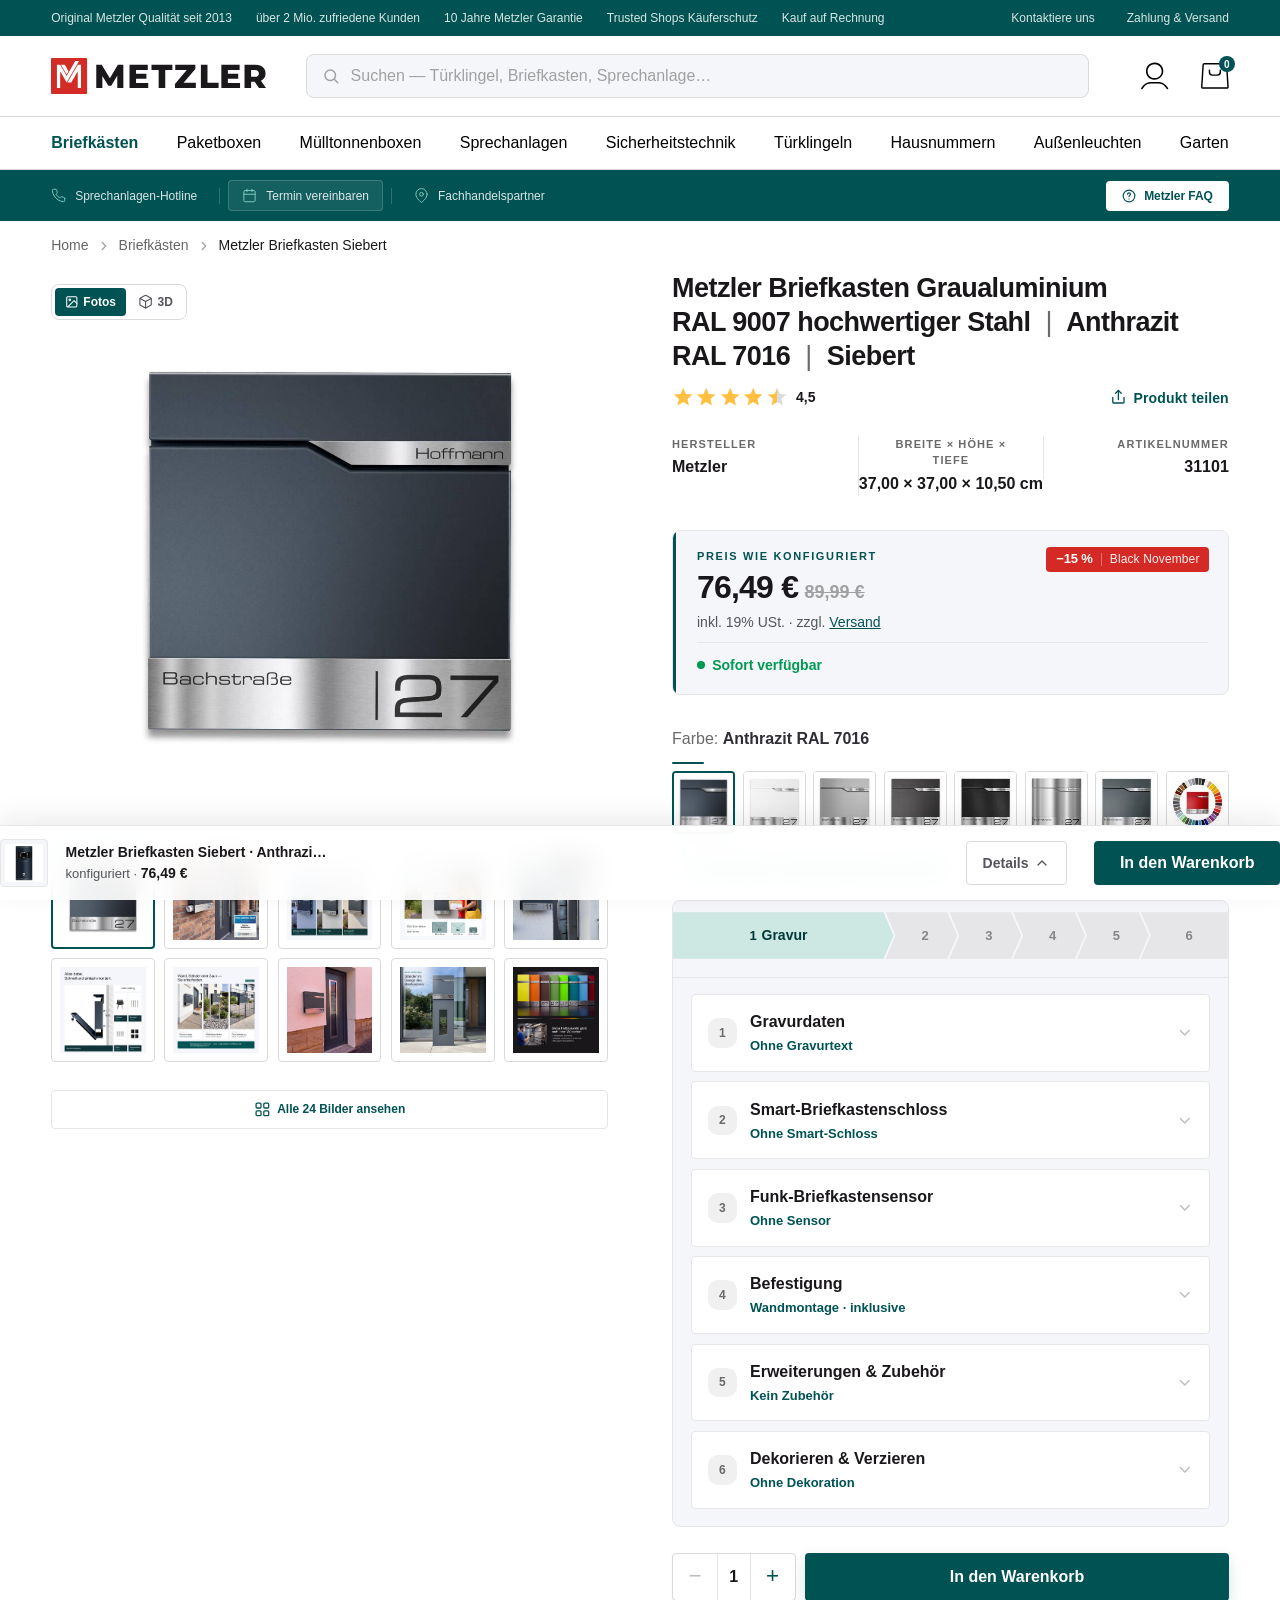
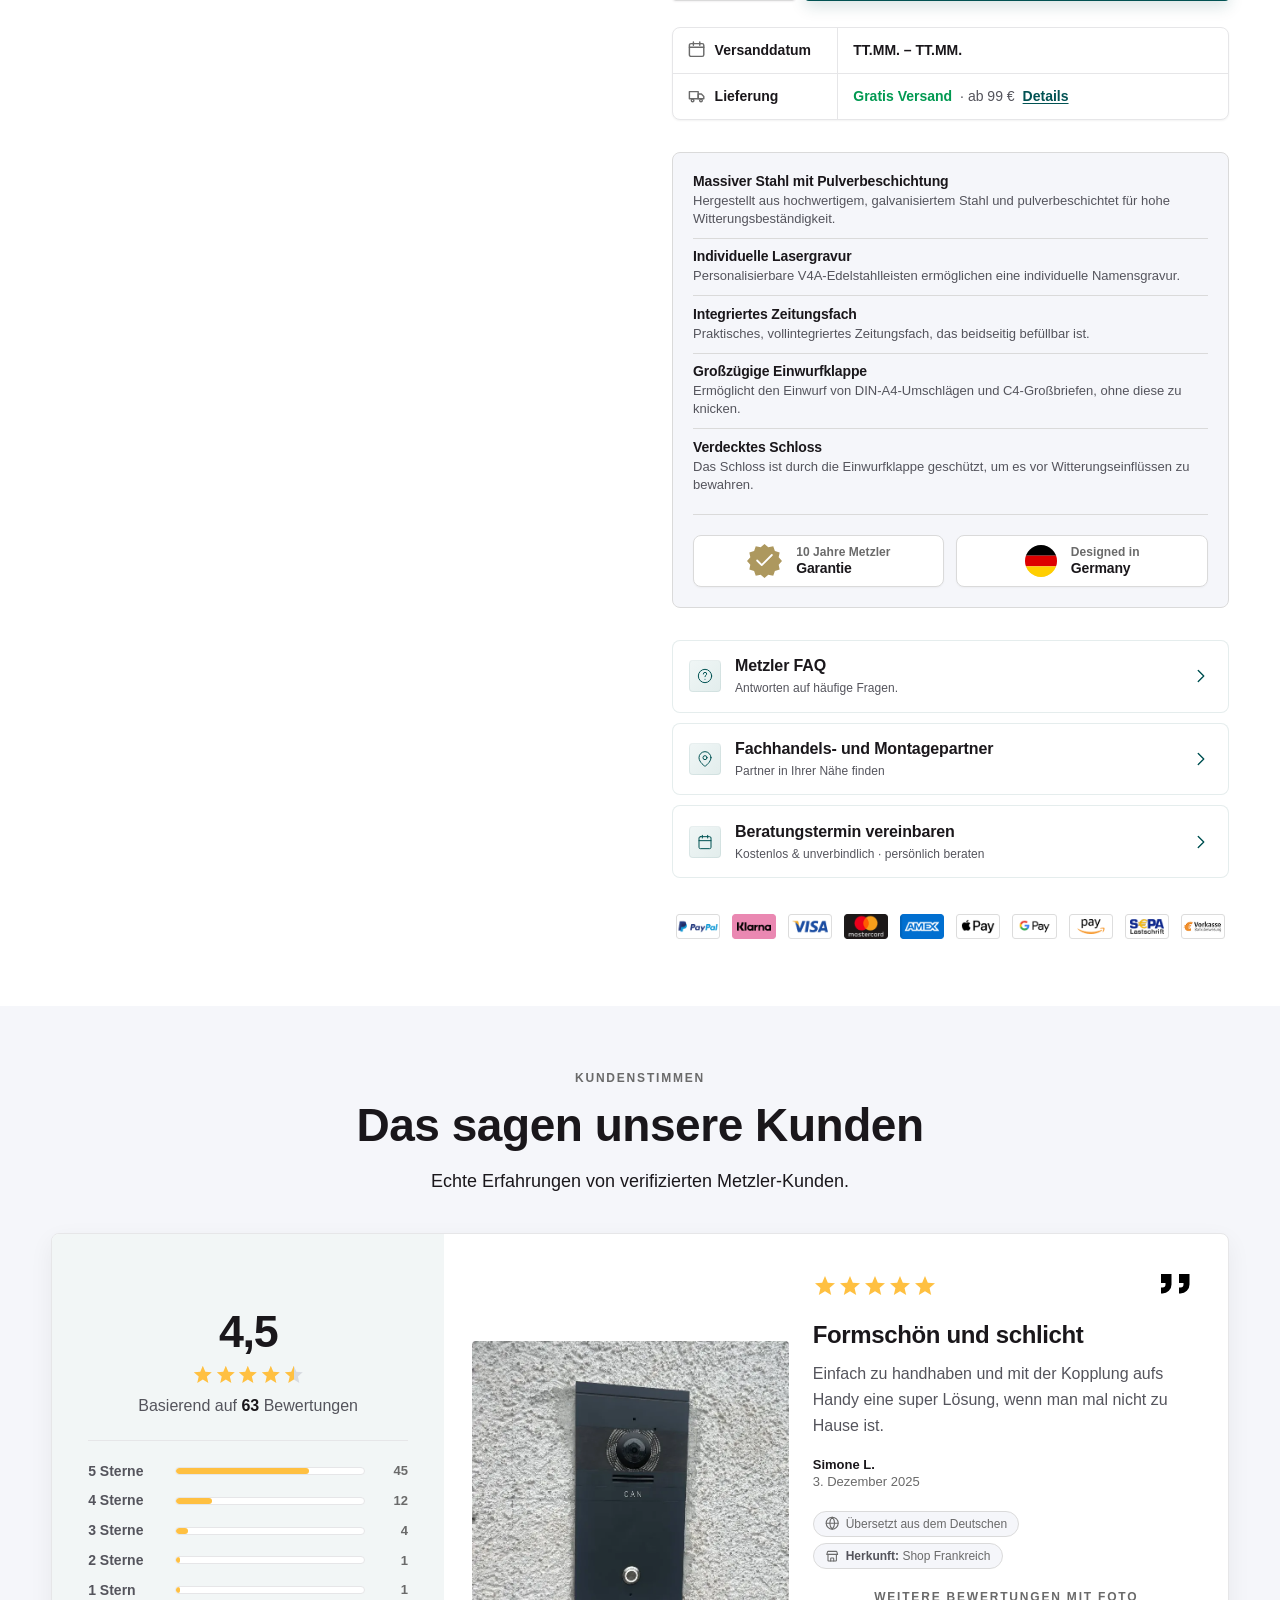
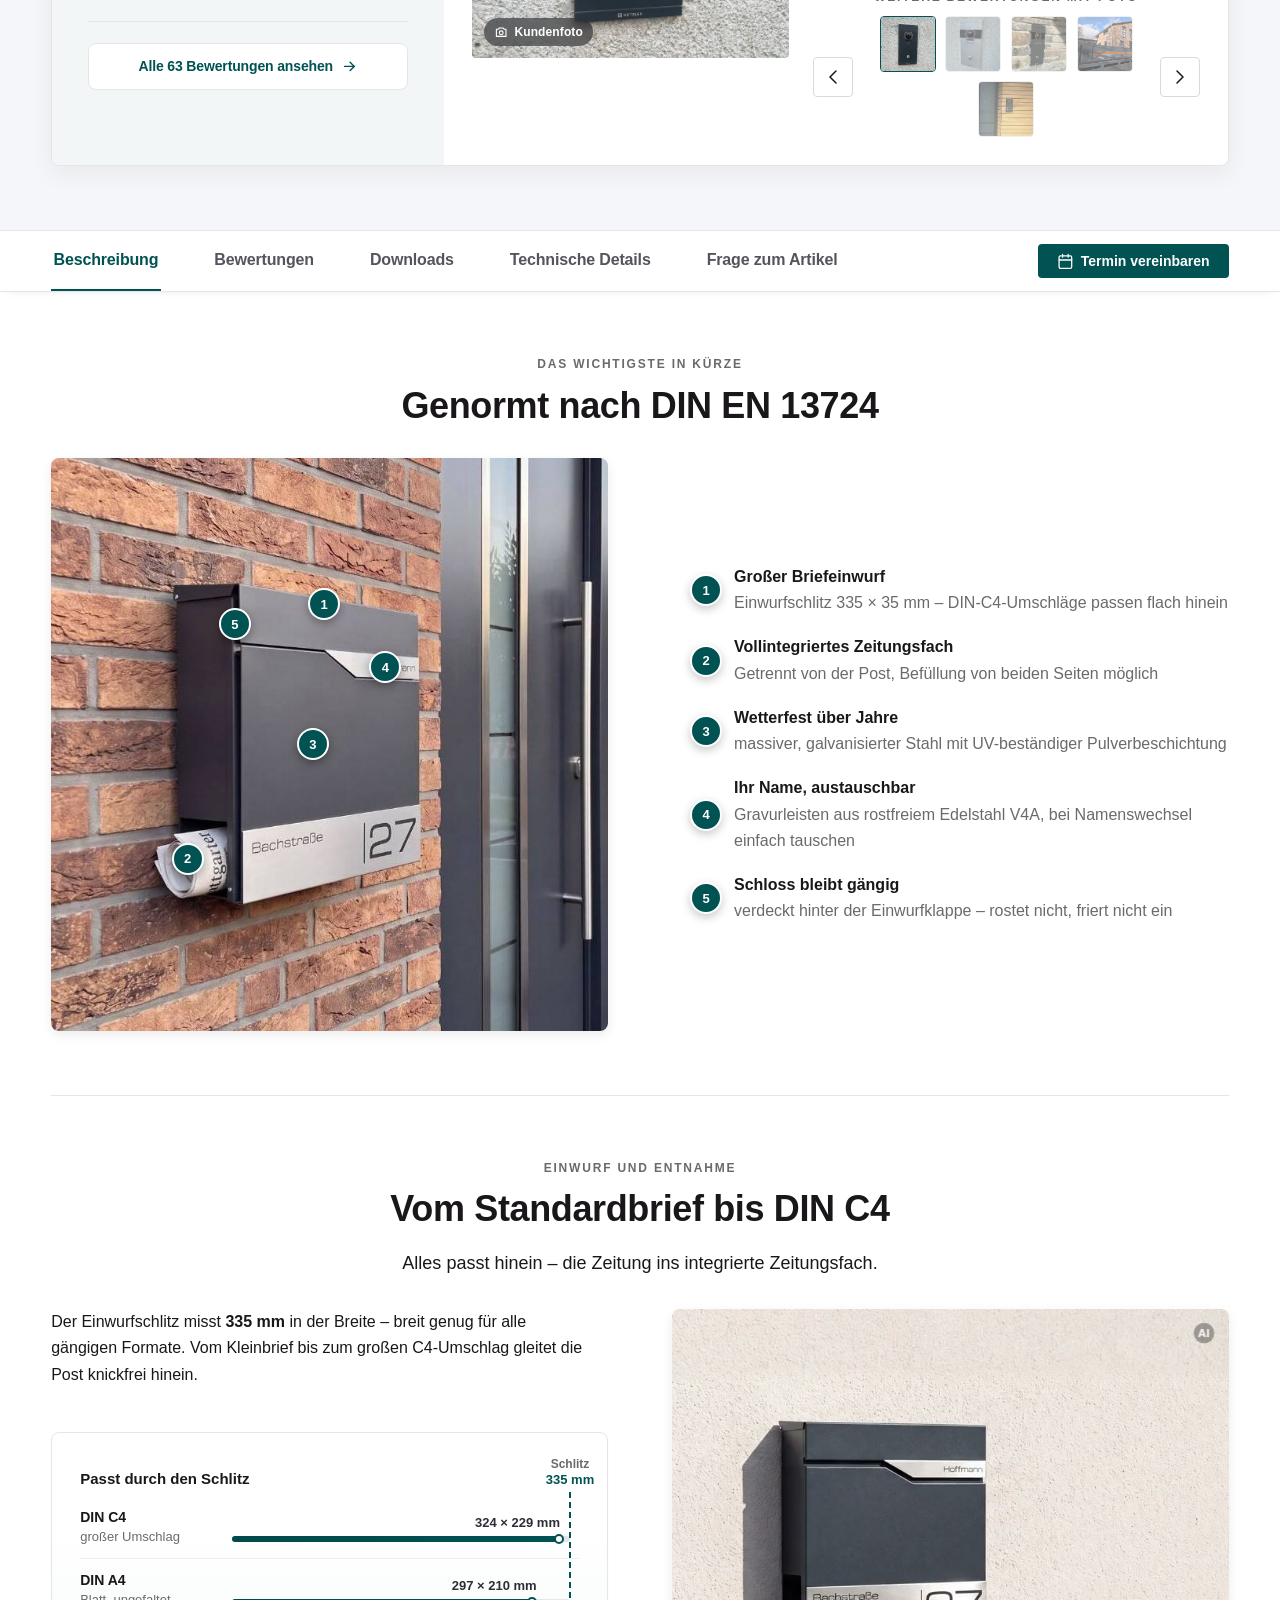
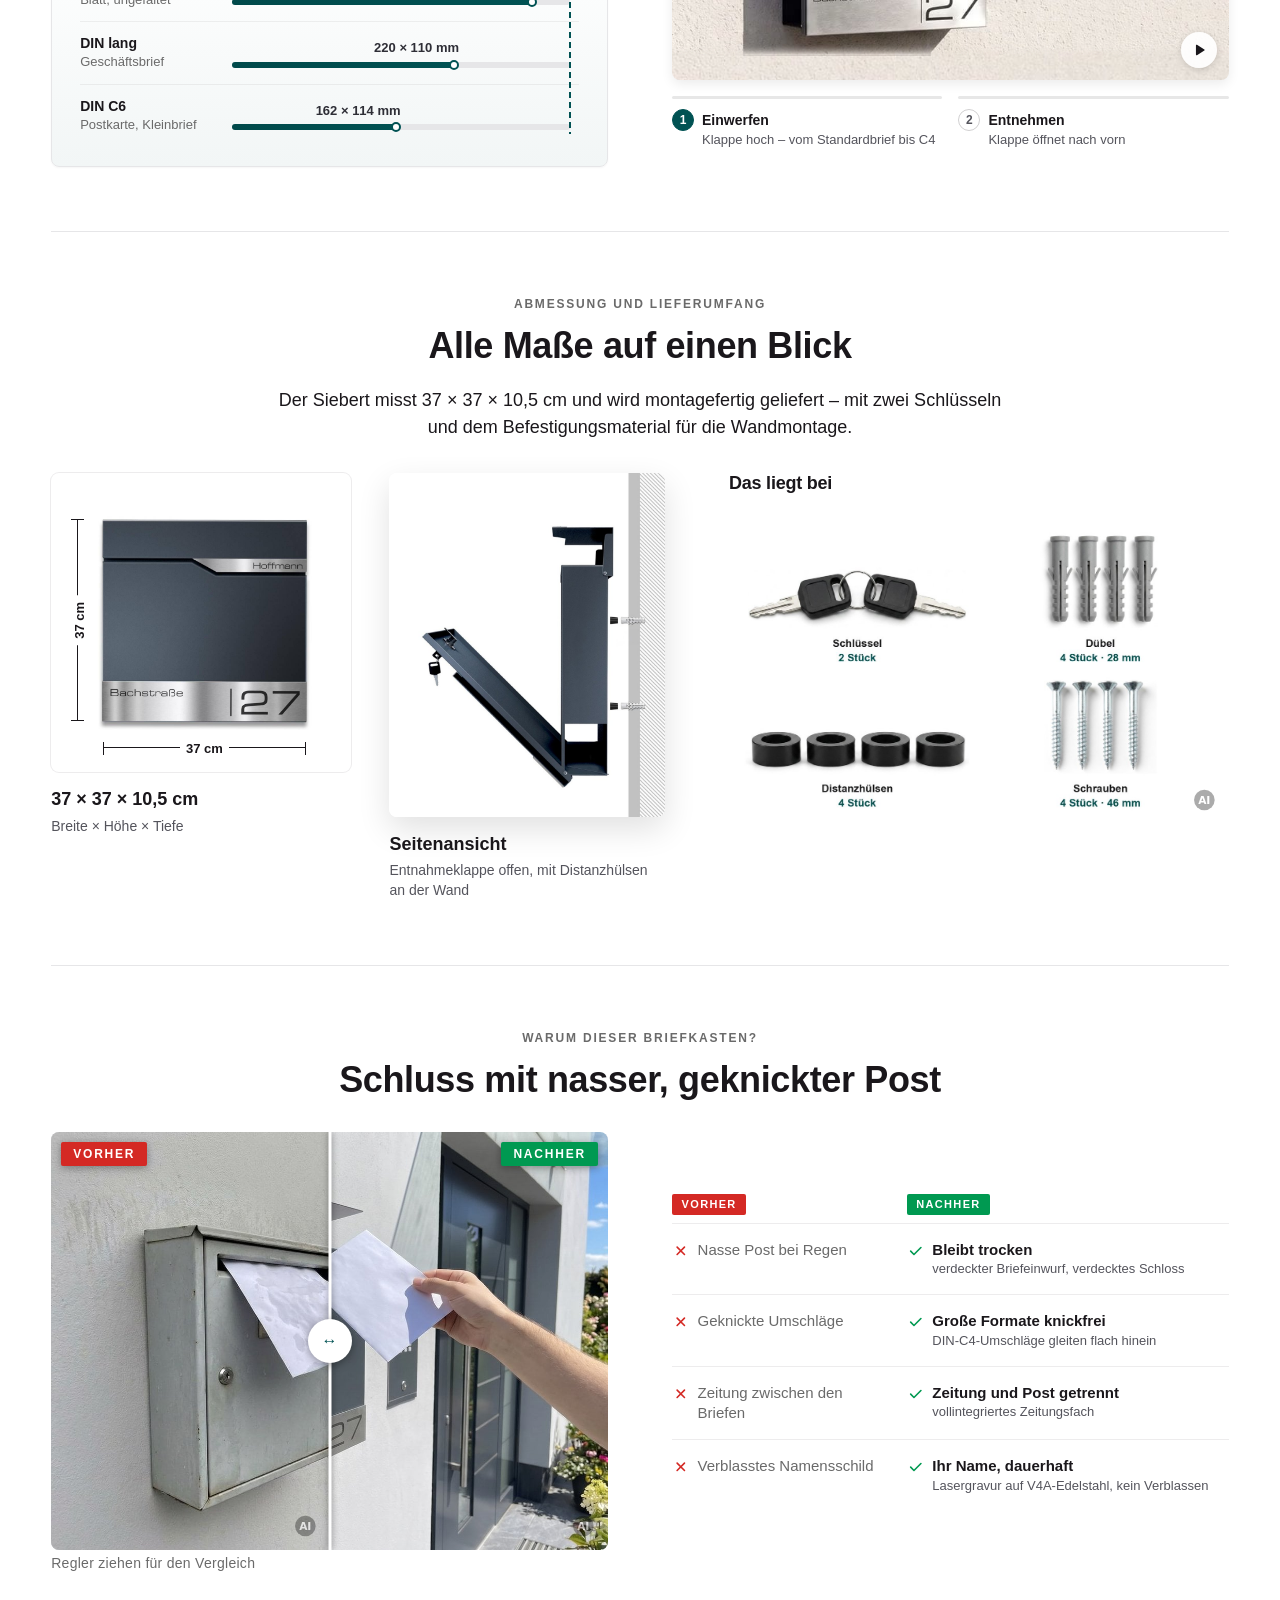
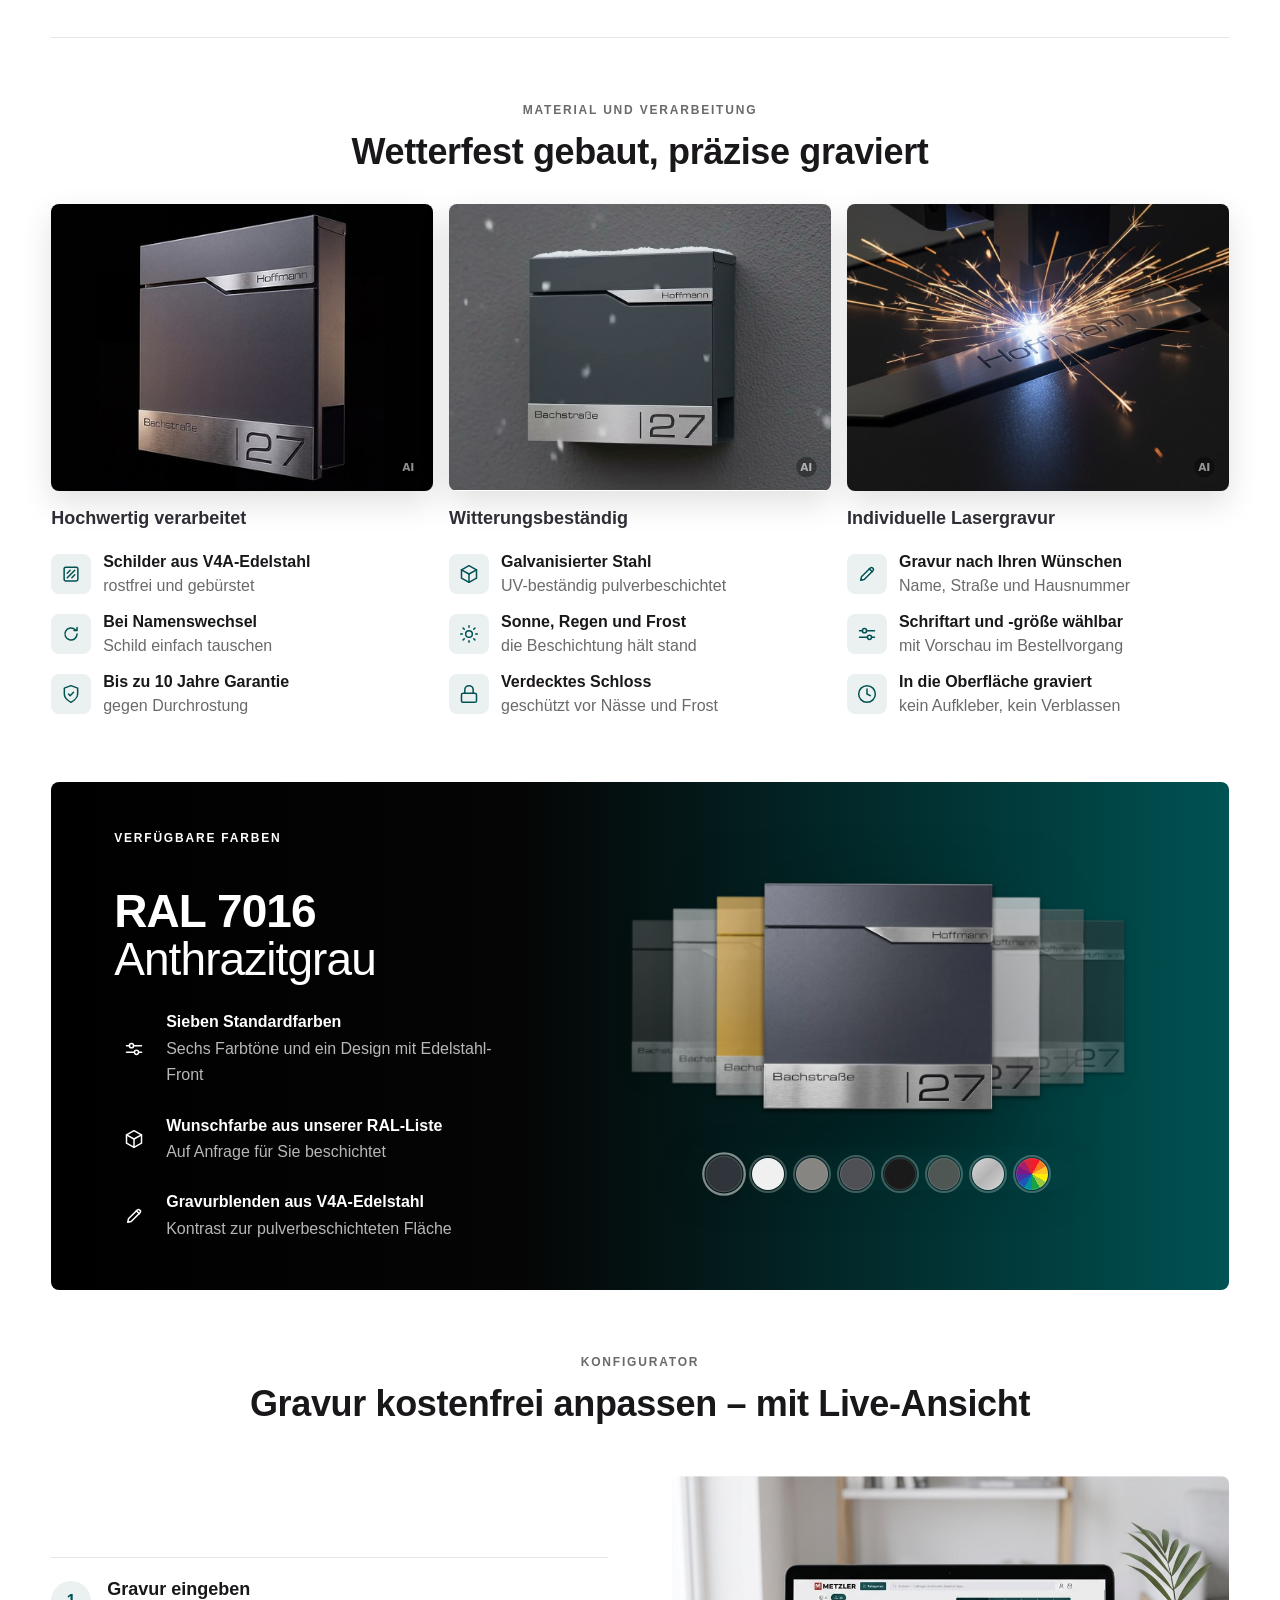
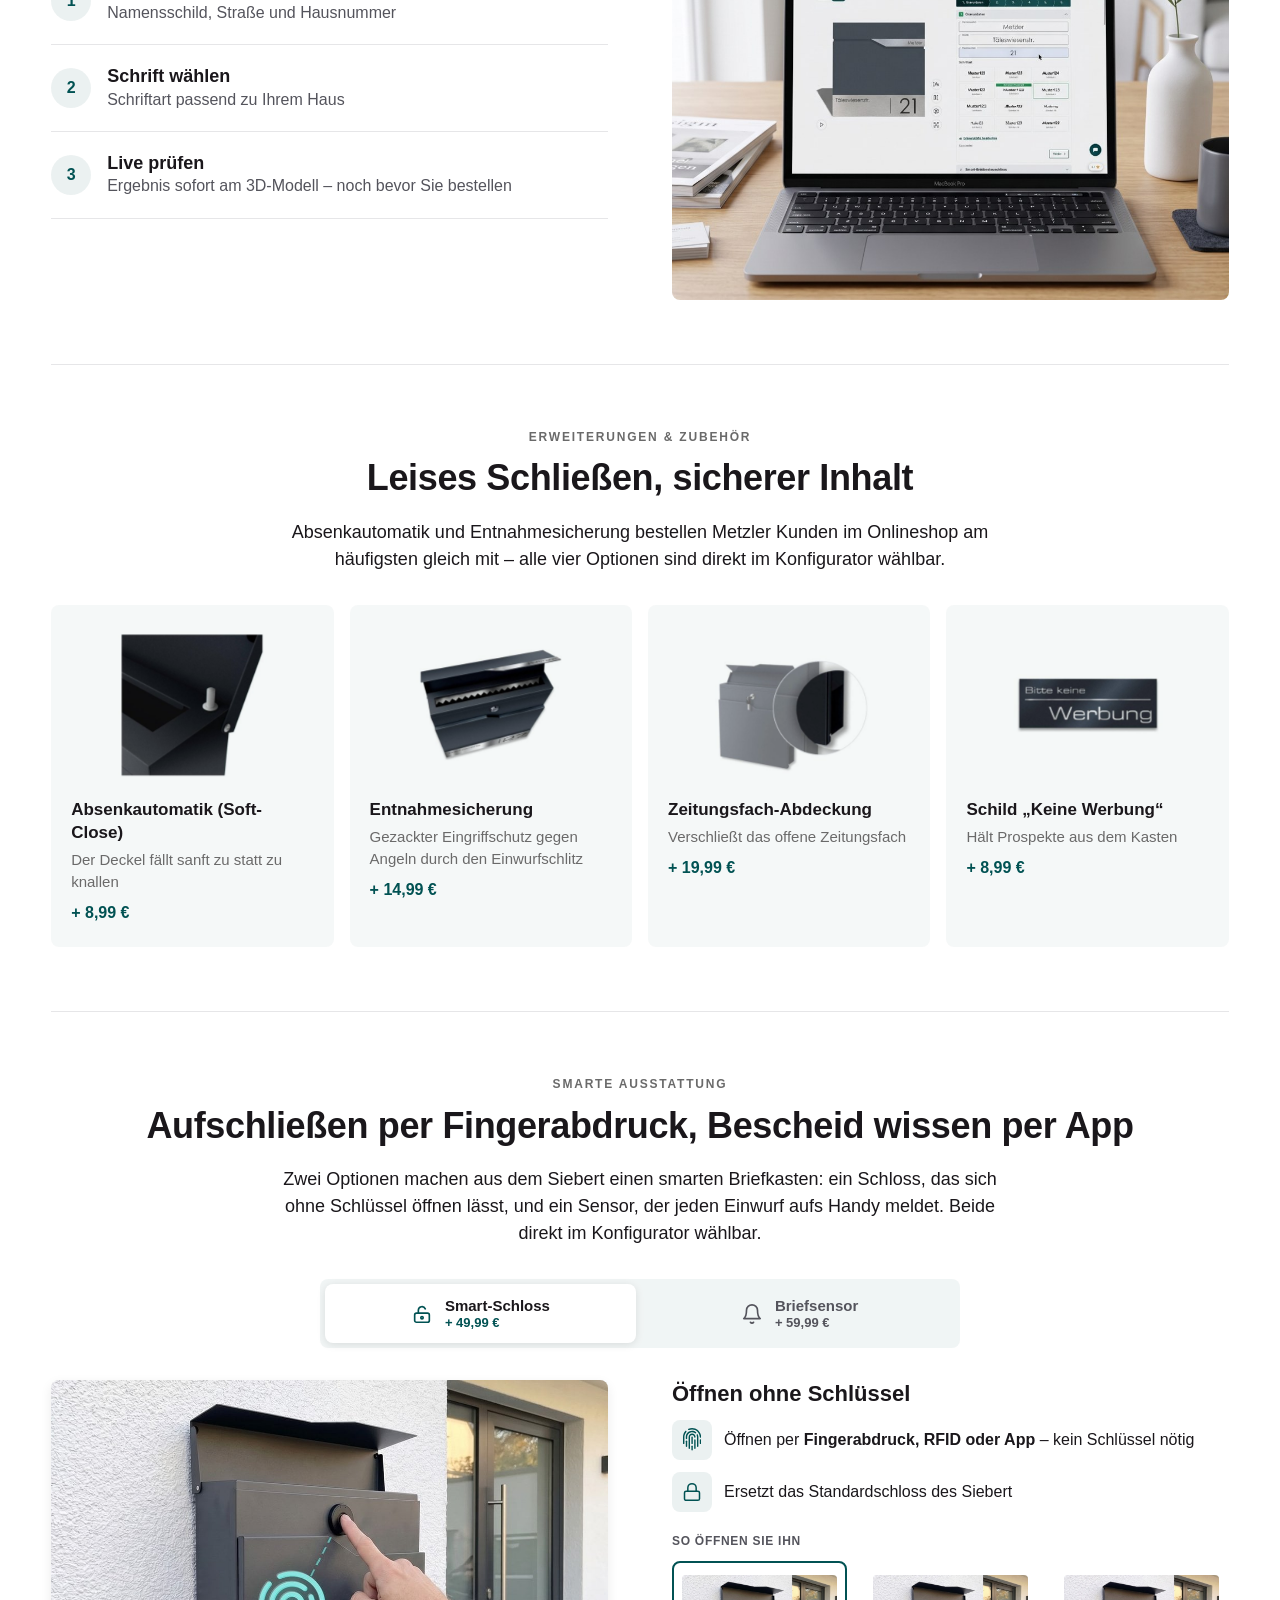
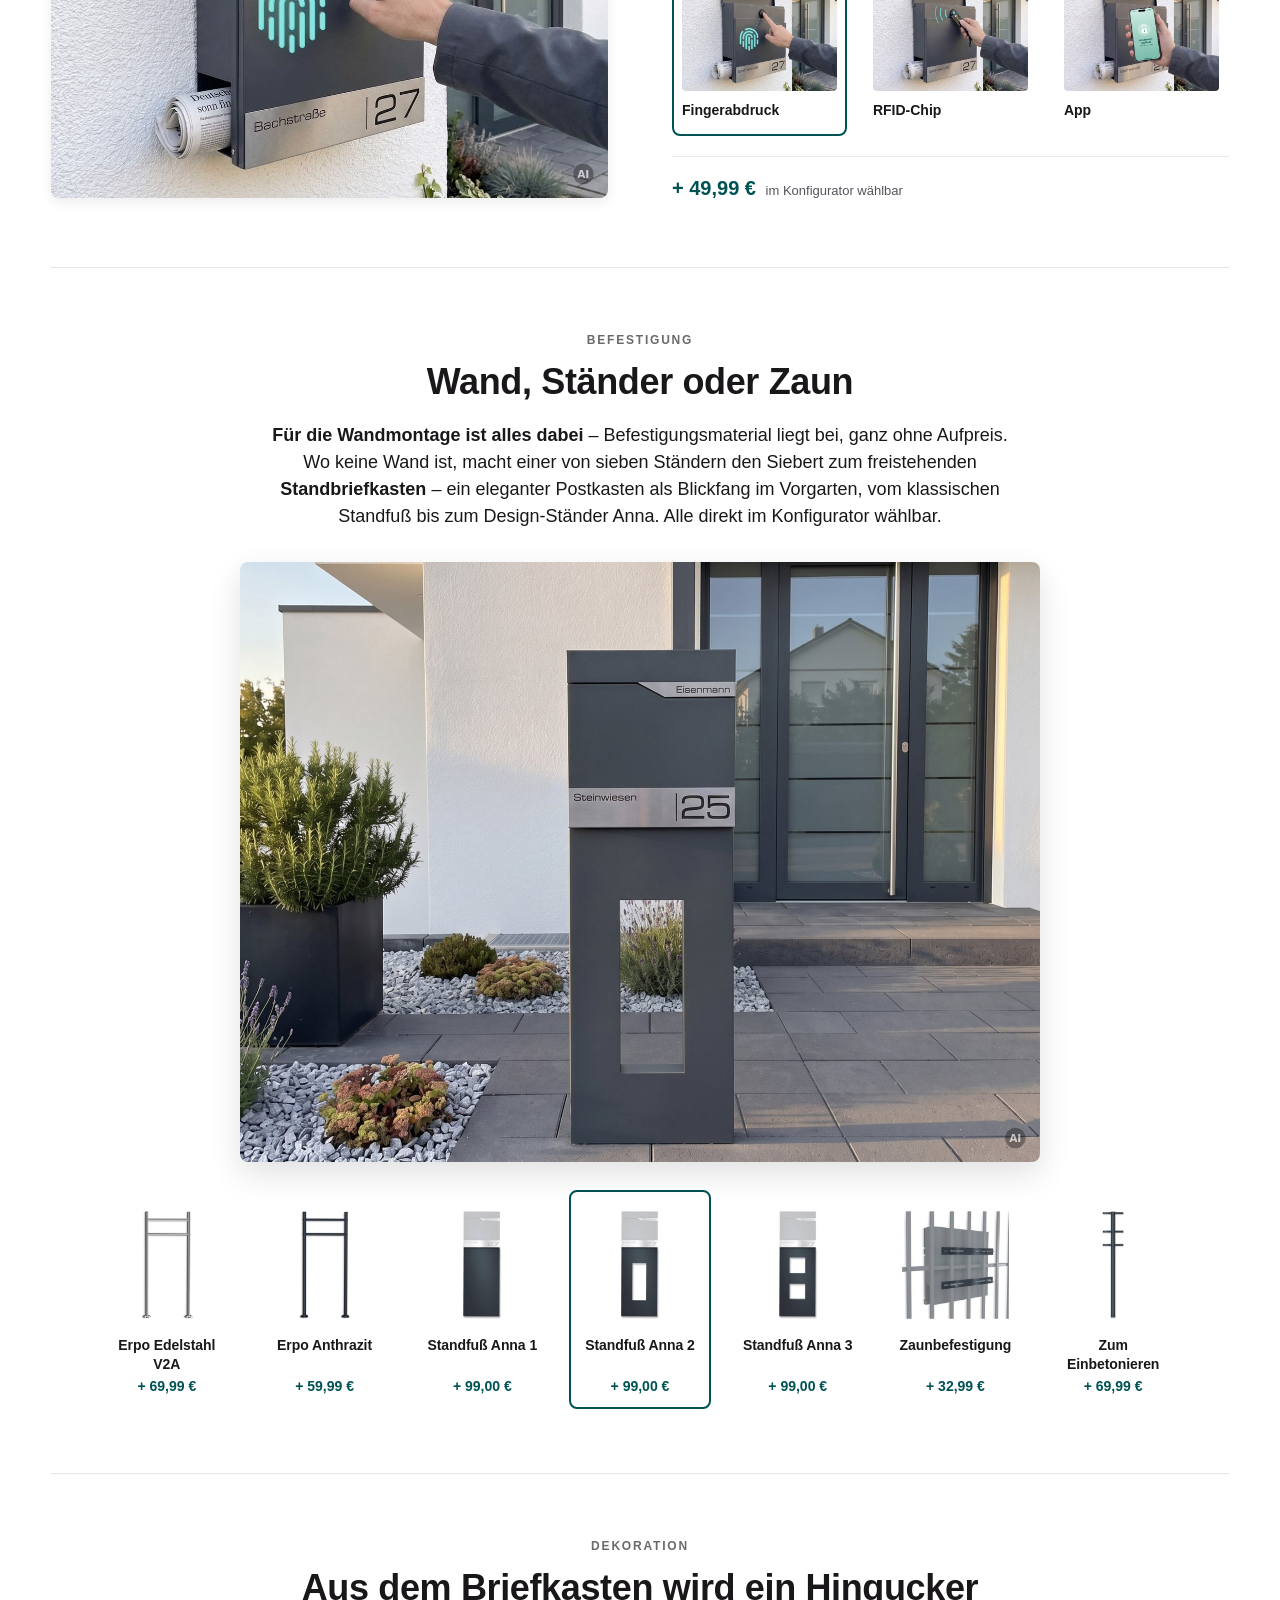
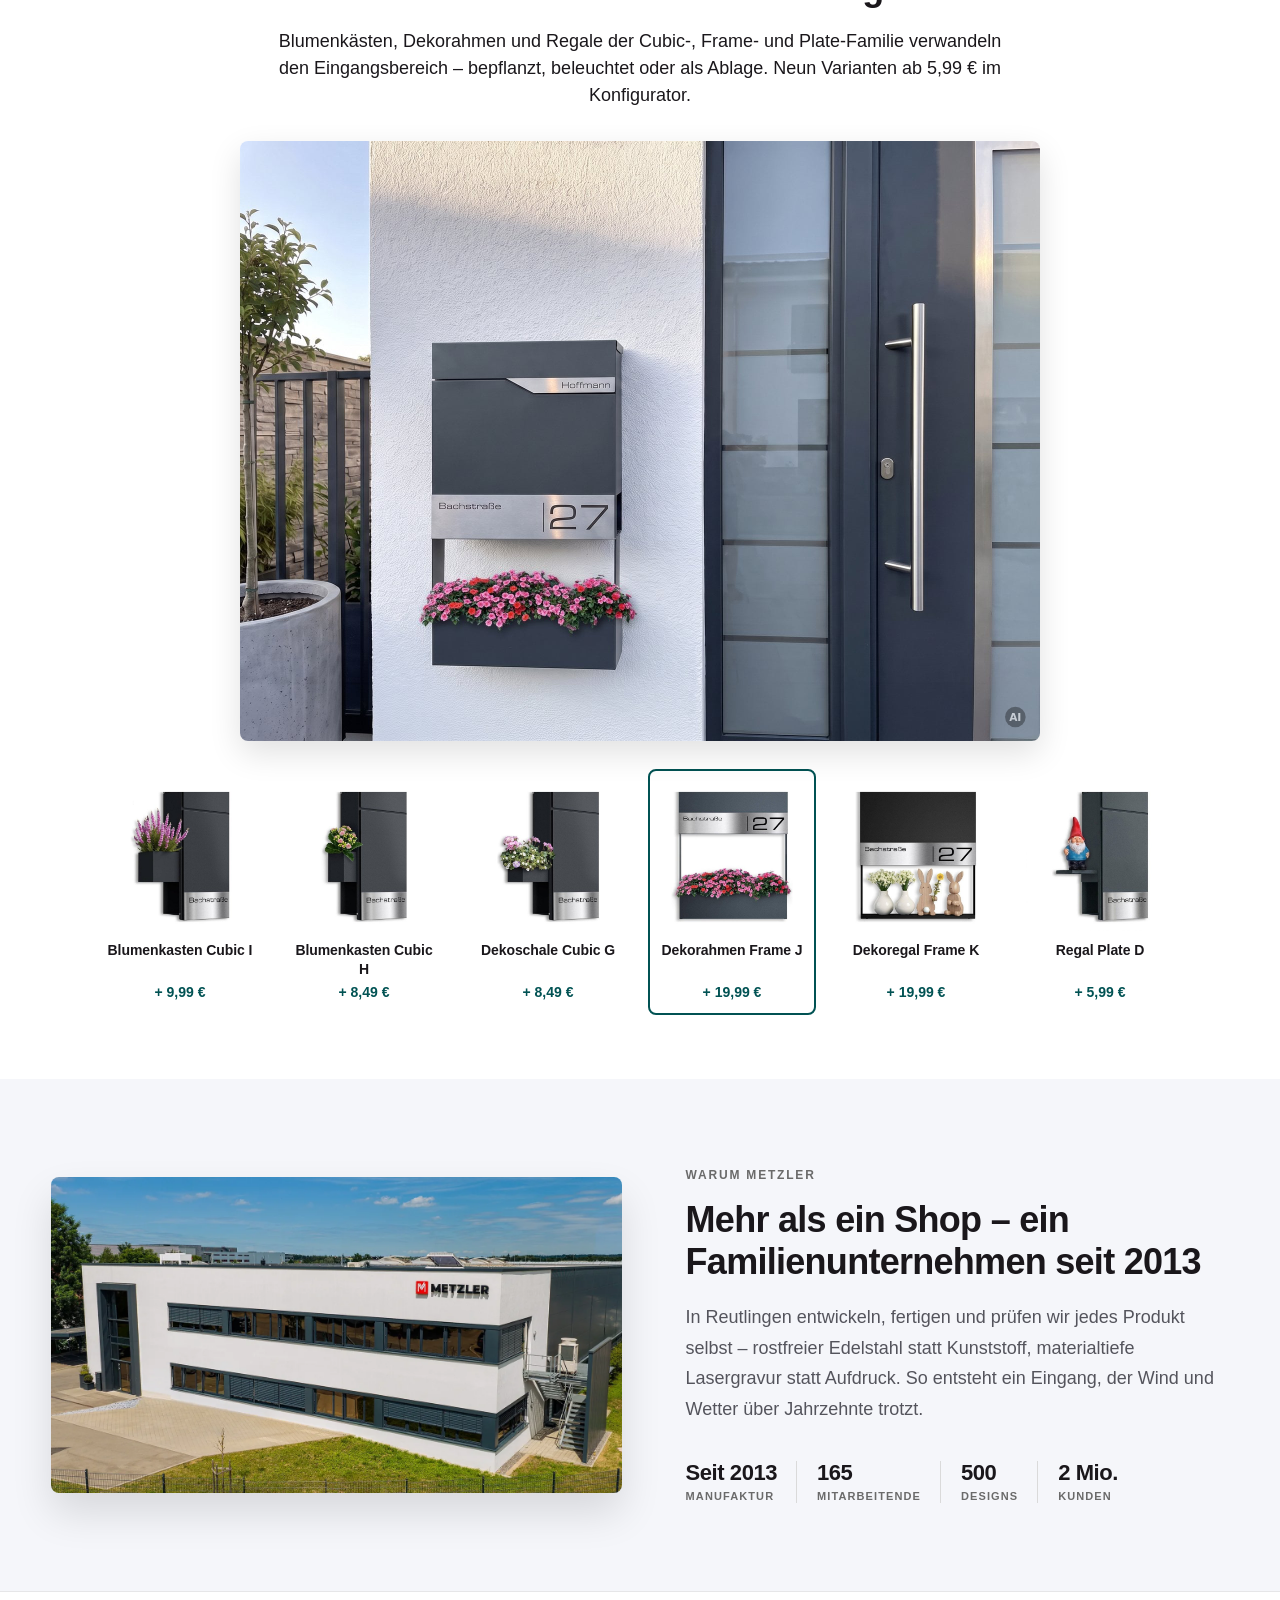
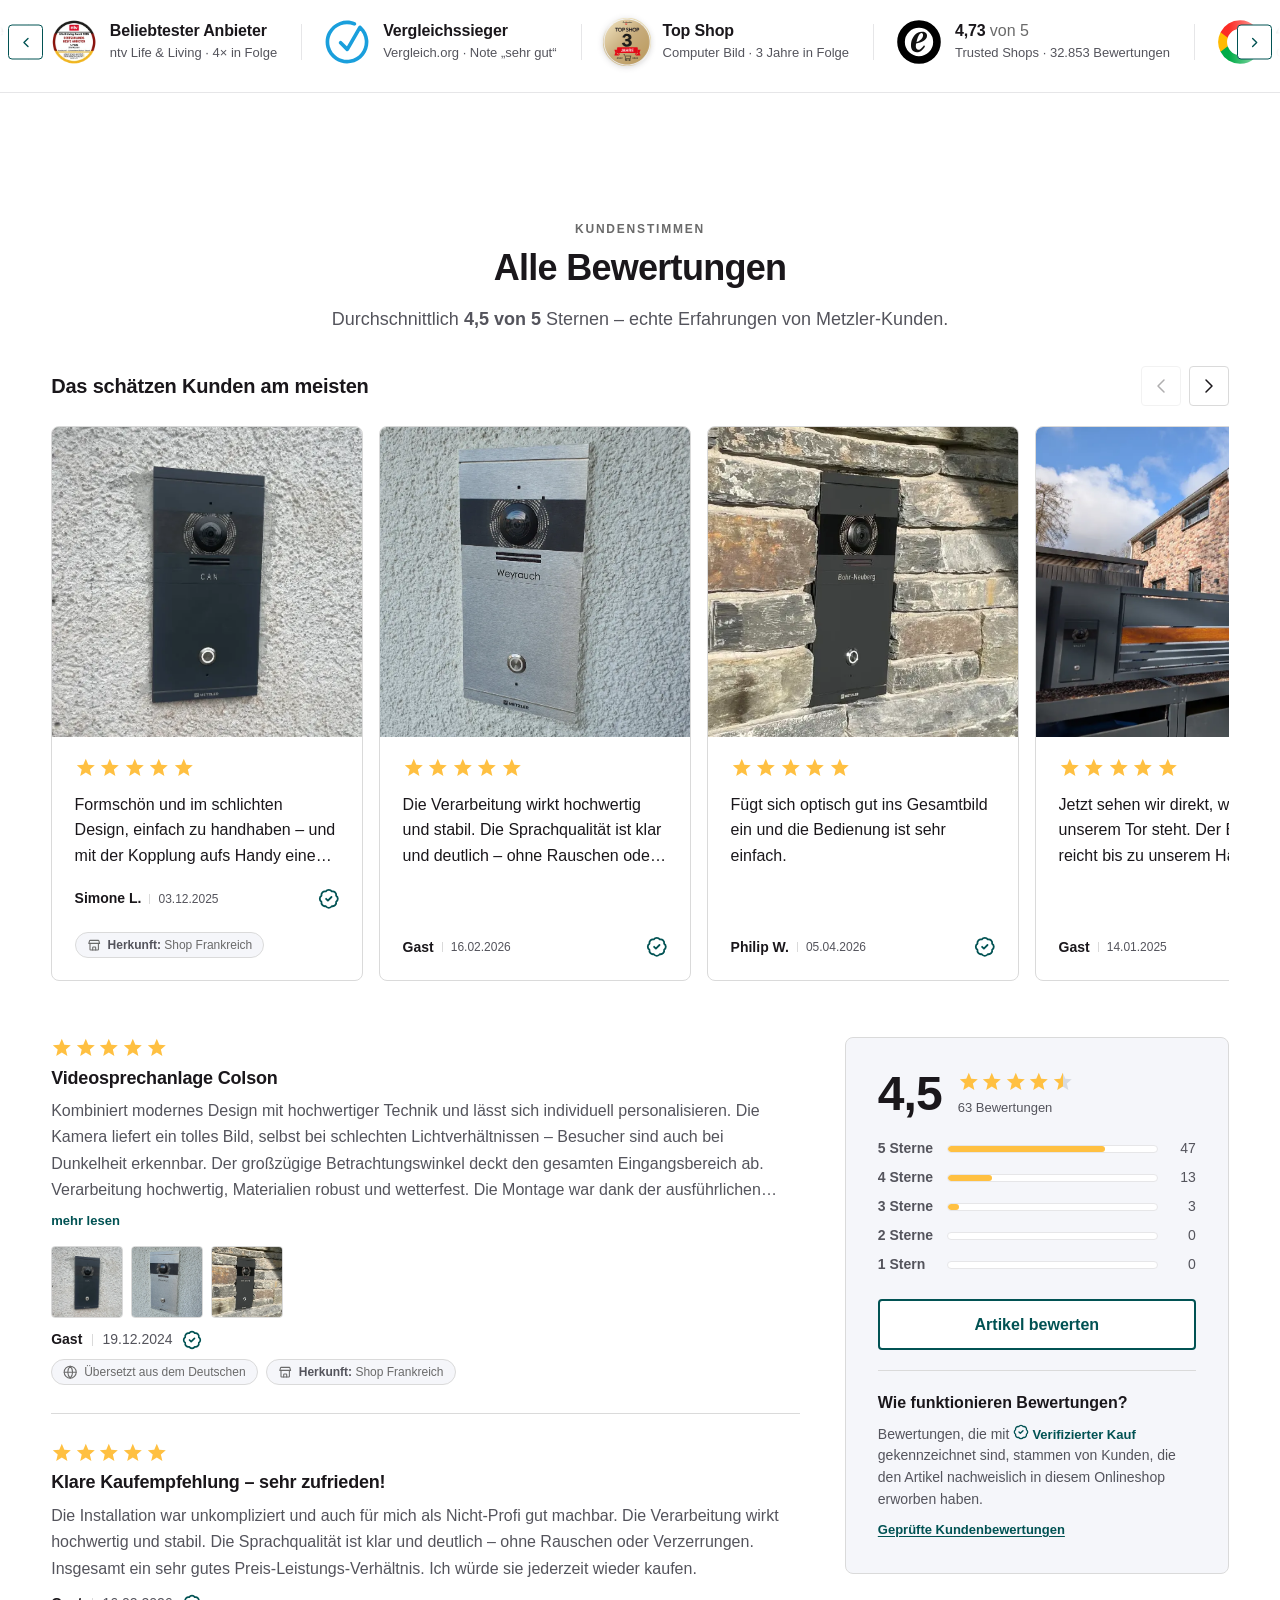
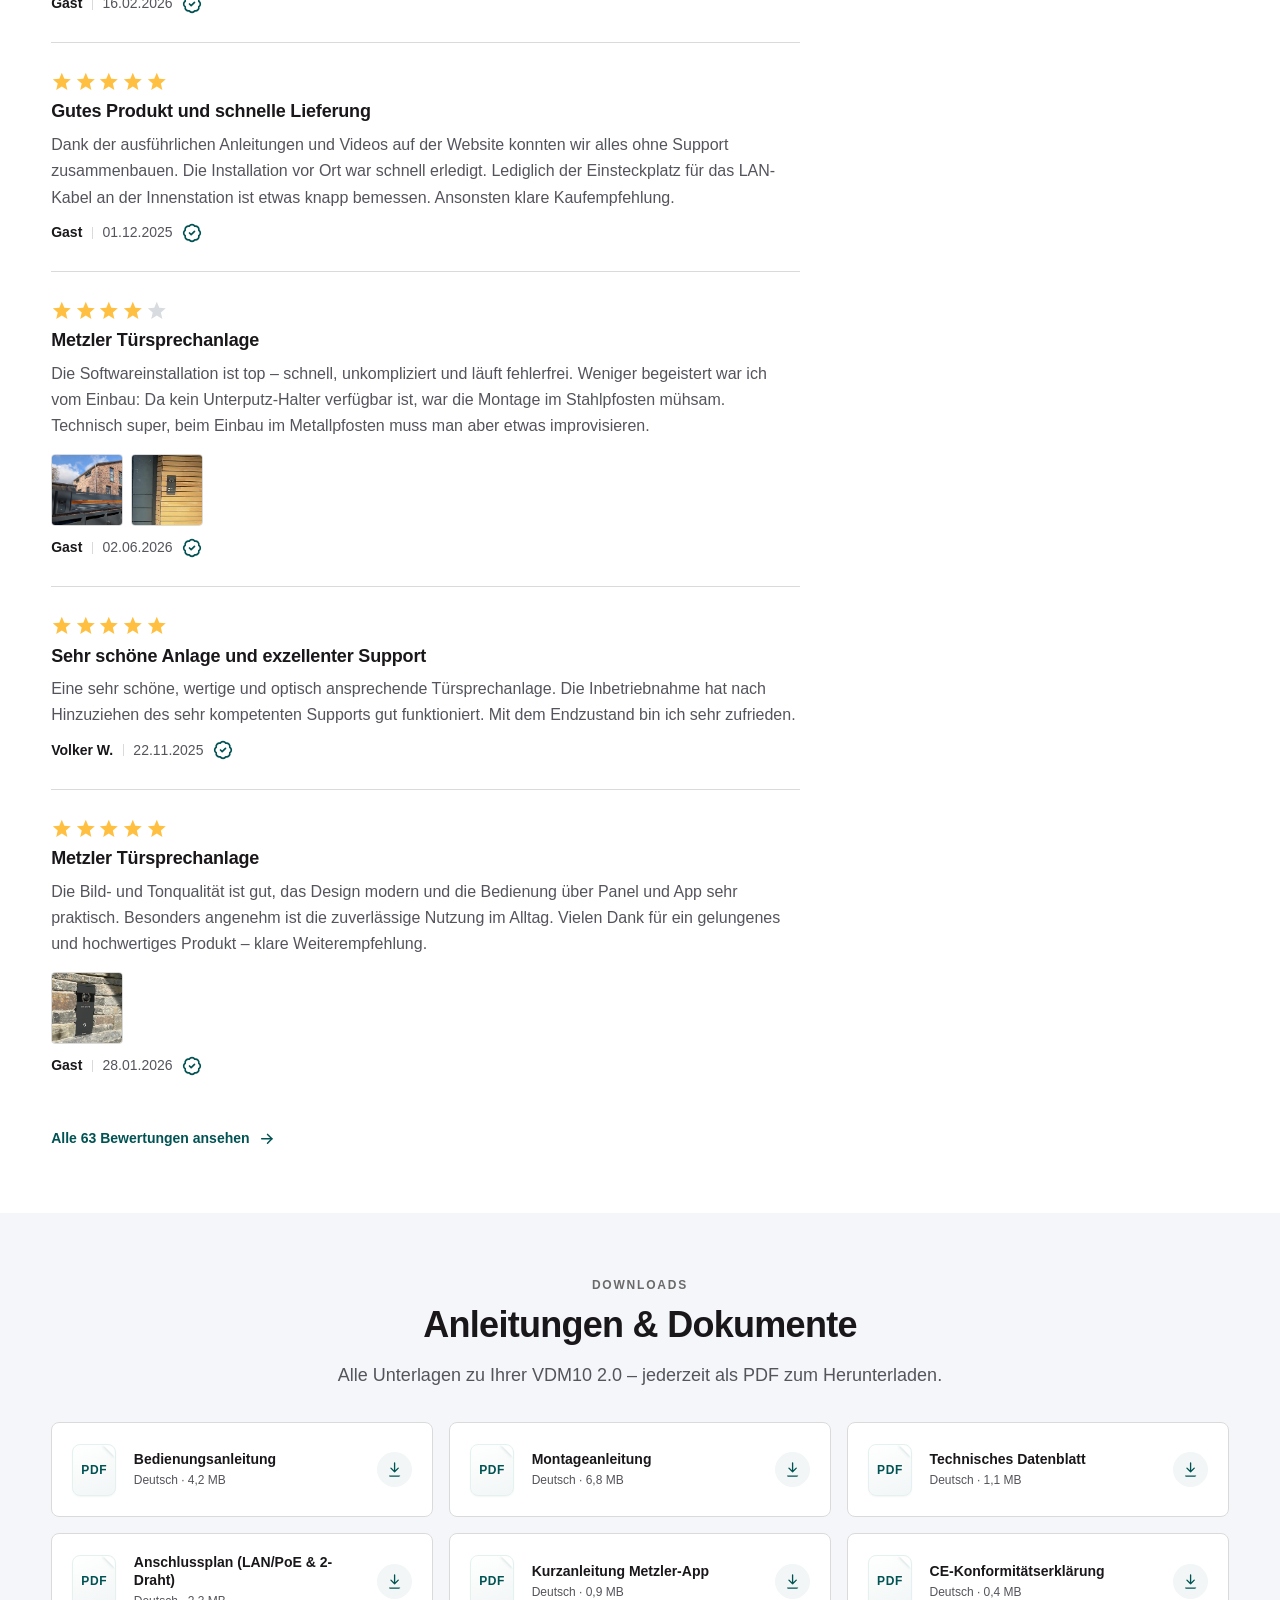
==== index-desc.html @ 30412e40 "Warum Metzler: a slim proof bar that loops without end - Full-width bar closing the band: eight item" ====
<!DOCTYPE html>
<html lang="de">
<head>
<style id="pf-ext-css">[data-pf-ext]{pointer-events:none !important;cursor:default !important;}</style>
<meta charset="UTF-8" />
<meta name="viewport" content="width=device-width, initial-scale=1" />
<!-- keep this internal prototype out of search results (direct visits + link previews still work) -->
<meta name="robots" content="noindex, nofollow" />
<title>Metzler PDP – Version B (Inline-Konfiguration)</title>
<!-- Pflicht: Metzler-Favicon (rotes M-Quadrat) – self-contained data-URI aus dem Design System -->
<meta name="description" content="Neue Produktdetailseite (PDP) – geteilte Kopf-/Navigations-/Fußzeilen-Komponenten aus dem Metzler Design System." />
<!-- Engraving font styles (Gravur) -->
<link rel="preconnect" href="https://fonts.googleapis.com" />
<link rel="preconnect" href="https://fonts.gstatic.com" crossorigin />
<link rel="stylesheet" href="https://fonts.googleapis.com/css2?family=Caveat:wght@700&family=Cinzel:wght@600&family=Cormorant+Garamond:wght@600&family=Dancing+Script:wght@700&family=Great+Vibes&family=Jost:wght@500&family=Kaushan+Script&family=Michroma&family=Montserrat:wght@600&family=Oswald:wght@500&family=Playfair+Display:wght@600&family=Roboto+Mono:wght@500&family=UnifrakturMaguntia&display=swap" />
<!-- Design system (topbar · header · nav strip · mobile-nav · footer) – reused as-is -->
<link rel="stylesheet" href="Home/styles-v2.css?v=19" />
<!-- Mega-menu dropdown, grabbed from the PLP -->
<link rel="stylesheet" href="chrome.css?v=22" />
<!-- New PDP sections -->
<link rel="stylesheet" href="pdp.css?v=35" />
<!-- Version B – inline build panel -->
<link rel="stylesheet" href="pdp-b-desc.css?v=160" />
<link rel="stylesheet" href="pdp-b-desc-opc.css?v=2" />
<!-- Prototype variant switch – append ?flow=b (v2) or ?flow=c (v3) to load an alternative
     color-selection flow. Default (no param) renders v1 exactly as-is. Runs in <head> so the
     class is set before paint. v2 = "Alle Farben" text link → side window; v3 = a selected-
     finish summary card (Sephora pattern) above the grid → same side window. -->
<script>(function(){var f=new URLSearchParams(location.search).get('flow')||'b';if(f==='b'){document.documentElement.classList.add('flow-b');}else if(f==='c'){document.documentElement.classList.add('flow-c');}else if(f==='d'){document.documentElement.classList.add('flow-d');}})();</script>
<!-- Trusted-Shops placement experiment: ?ts=feat|buybox|cta|reviews reveals ONE
     candidate position for the Trusted Shops signal (none shown without the param).
     Compare them side by side via ts-variants.html. -->
<script>(function(){var t=new URLSearchParams(location.search).get('ts');if(t){document.documentElement.setAttribute('data-ts',t);}})();</script>
</head>
<body class="plp">
<a class="skip-link" href="#pdpMain">Zum Inhalt springen</a>

<!-- ===== SVG ICON SPRITE (from home design system) ===== -->
<svg width="0" height="0" style="position:absolute" aria-hidden="true">
  <defs>
    <symbol id="i-search" viewBox="0 0 24 24" fill="none" stroke="currentColor" stroke-width="2" stroke-linecap="round" stroke-linejoin="round"><circle cx="11" cy="11" r="7"/><path d="M21 21l-4.3-4.3"/></symbol>
    <symbol id="i-search-m" viewBox="0 0 19 20" fill="currentColor"><path d="M16.625 8.86618C16.6247 4.81893 13.2882 1.49999 9.125 1.49999C4.96183 1.49999 1.62525 4.81893 1.625 8.86618C1.625 12.9136 4.96168 16.2333 9.125 16.2333V17.7333L8.66211 17.7216C3.90667 17.4843 0.125 13.6101 0.125 8.86618C0.125251 3.96948 4.15459 0 9.125 0C14.0954 0 18.1248 3.96948 18.125 8.86618C18.125 13.7631 14.0956 17.7333 9.125 17.7333V16.2333C13.2883 16.2333 16.625 12.9136 16.625 8.86618Z"/><path d="M18.659 19.6237C18.3683 19.9188 17.8935 19.9222 17.5984 19.6316L13.4441 15.5398L14.4969 14.4704L18.6511 18.5632C18.9462 18.8539 18.9496 19.3287 18.659 19.6237Z"/></symbol>
    <symbol id="i-menu-m" viewBox="0 0 21 17" fill="currentColor"><path d="M0 0.8C0 0.358172 0.358172 0 0.8 0H20.2C20.6418 0 21 0.358172 21 0.8C21 1.24183 20.6418 1.6 20.2 1.6H0.799999C0.358171 1.6 0 1.24183 0 0.8Z"/><path d="M0 8.4C0 7.95817 0.358172 7.6 0.8 7.6H14.2C14.6418 7.6 15 7.95817 15 8.4C15 8.84183 14.6418 9.2 14.2 9.2H0.8C0.358172 9.2 0 8.84183 0 8.4Z"/><path d="M0 16C0 15.5582 0.358172 15.2 0.8 15.2H20.2C20.6418 15.2 21 15.5582 21 16C21 16.4418 20.6418 16.8 20.2 16.8H0.799999C0.358171 16.8 0 16.4418 0 16Z"/></symbol>
    <symbol id="i-chevron-down" viewBox="0 0 24 24" fill="none" stroke="currentColor" stroke-width="2.25" stroke-linecap="round" stroke-linejoin="round"><path d="M6 9l6 6 6-6"/></symbol>
    <symbol id="i-chevron-right" viewBox="0 0 24 24" fill="none" stroke="currentColor" stroke-width="2.25" stroke-linecap="round" stroke-linejoin="round"><path d="M9 6l6 6-6 6"/></symbol>
    <symbol id="i-truck" viewBox="0 0 24 24" fill="none" stroke="currentColor" stroke-width="1.8" stroke-linejoin="round" stroke-linecap="round"><path d="M1 4h13v11H1zM14 8h4l3 3v4h-7z"/><circle cx="6" cy="18" r="1.6"/><circle cx="17.5" cy="18" r="1.6"/></symbol>
    <symbol id="i-receipt" viewBox="0 0 24 24" fill="none" stroke="currentColor" stroke-width="1.8" stroke-linejoin="round" stroke-linecap="round"><path d="M5 2h14v20l-3-2-2 2-2-2-2 2-2-2-3 2z"/><path d="M8 7h8M8 11h8M8 15h5"/></symbol>
    <symbol id="i-star" viewBox="0 0 24 24" fill="none" stroke="currentColor" stroke-width="1.8" stroke-linejoin="round" stroke-linecap="round"><path d="M12 3l2.7 5.46 6.03.88-4.36 4.25 1.03 6.01L12 16.9 6.57 19.6l1.03-6.01L3.24 9.34l6.03-.88z"/></symbol>
    <symbol id="i-users" viewBox="0 0 24 24" fill="none" stroke="currentColor" stroke-width="1.8" stroke-linecap="round" stroke-linejoin="round"><circle cx="9" cy="8" r="3.2"/><path d="M3.5 20c0-3.3 2.5-5.7 5.5-5.7s5.5 2.4 5.5 5.7"/><path d="M16 5.4a3.2 3.2 0 010 5.6"/><path d="M17 14.5c2 .6 3.5 2.6 3.5 5.5"/></symbol>
    <symbol id="i-sliders" viewBox="0 0 24 24" fill="none" stroke="currentColor" stroke-width="2" stroke-linecap="round" stroke-linejoin="round"><path d="M4 6h16M4 12h16M4 18h16"/><circle cx="9" cy="6" r="2" fill="#fff"/><circle cx="15" cy="12" r="2" fill="#fff"/><circle cx="8" cy="18" r="2" fill="#fff"/></symbol>
    <symbol id="i-x" viewBox="0 0 24 24" fill="none" stroke="currentColor" stroke-width="2.2" stroke-linecap="round"><line x1="6" y1="6" x2="18" y2="18"/><line x1="6" y1="18" x2="18" y2="6"/></symbol>
    <symbol id="i-instagram" viewBox="0 0 24 24" fill="none" stroke="currentColor" stroke-width="2" stroke-linecap="round" stroke-linejoin="round"><rect x="3" y="3" width="18" height="18" rx="5"/><circle cx="12" cy="12" r="4"/><circle cx="17.5" cy="6.5" r="1" fill="currentColor"/></symbol>
    <symbol id="i-facebook" viewBox="0 0 24 24" fill="currentColor"><path d="M13.5 21v-7.5h2.5l.5-3h-3V8.5c0-.9.3-1.5 1.5-1.5H17V4.2c-.5-.1-1.5-.2-2.5-.2-2.4 0-4 1.4-4 4v2.5H8v3h2.5V21h3z"/></symbol>
    <symbol id="i-youtube" viewBox="0 0 24 24" fill="currentColor"><path d="M21.6 7.2c-.2-.9-.9-1.6-1.8-1.8C18.2 5 12 5 12 5s-6.2 0-7.8.4c-.9.2-1.6.9-1.8 1.8C2 8.8 2 12 2 12s0 3.2.4 4.8c.2.9.9 1.6 1.8 1.8 1.6.4 7.8.4 7.8.4s6.2 0 7.8-.4c.9-.2 1.6-.9 1.8-1.8.4-1.6.4-4.8.4-4.8s0-3.2-.4-4.8zM10 15V9l5.2 3-5.2 3z"/></symbol>
    <symbol id="i-pinterest" viewBox="0 0 24 24" fill="currentColor"><path d="M12 2a10 10 0 00-3.6 19.3c-.1-.8-.2-2 0-2.9.2-.8 1.2-5 1.2-5s-.3-.6-.3-1.5c0-1.4.8-2.5 1.9-2.5.9 0 1.3.7 1.3 1.5 0 .9-.6 2.2-.9 3.5-.2 1 .5 1.9 1.6 1.9 1.9 0 3.4-2 3.4-5 0-2.6-1.9-4.4-4.5-4.4-3.1 0-4.9 2.3-4.9 4.7 0 .9.4 1.9.8 2.5.1.1.1.2.1.3l-.3 1.2c-.1.2-.2.3-.4.2-1.4-.7-2.3-2.7-2.3-4.4 0-3.6 2.6-6.9 7.5-6.9 3.9 0 7 2.8 7 6.6 0 3.9-2.5 7.1-5.9 7.1-1.2 0-2.3-.6-2.6-1.3l-.7 2.7c-.3 1-1 2.3-1.4 3.1A10 10 0 1012 2z"/></symbol>
    <symbol id="i-x-social" viewBox="0 0 24 24" fill="currentColor"><path d="M18.244 2H21l-6.54 7.47L22 22h-6.86l-4.39-5.74L5.6 22H2.84l7.01-8.01L2 2h7.04l3.97 5.25L18.244 2zm-2.4 18h1.79L7.24 4H5.34l10.5 16z"/></symbol>
  </defs>
</svg>

<!-- ===== TOPBAR ===== -->
<div class="topbar">
  <div class="container topbar__inner">
    <ul class="topbar__claims">
      <li>Original Metzler Qualität seit 2013</li>
      <li>über 2 Mio. zufriedene Kunden</li>
      <li><a href="#" data-pf-ext="1" tabindex="-1">10 Jahre Metzler Garantie</a></li>
      <li>Trusted Shops Käuferschutz</li>
      <li>Kauf auf Rechnung</li>
    </ul>
    <div class="topbar__links">
      <a href="#">Kontaktiere uns</a>
      <a href="#">Zahlung &amp; Versand</a>
    </div>
  </div>
</div>

<!-- ===== HEADER ===== -->
<header class="header">
  <div class="container">
    <div class="header__main">
      <div class="header__left-actions">
        <button class="header__burger" id="navBurger" data-nav-toggle aria-label="Menü öffnen" aria-expanded="false" aria-controls="mobileNav"><svg><use href="#i-menu-m"/></svg></button>
        <button class="header__search-icon" id="searchIcon" aria-label="Suchen" type="button"><svg><use href="#i-search-m"/></svg></button>
      </div>
      <a href="#" class="header__logo" aria-label="Metzler Startseite">
        <img src="Home/Logo/Metzler_Logo-rot-schwarz.svg" alt="Metzler" />
      </a>
      <button class="header__kategorien" type="button" data-nav-toggle aria-controls="mobileNav" aria-expanded="false" aria-label="Kategorien">
        <img class="header__kategorien-icon" src="Home/ICONS/menu.svg" alt="" aria-hidden="true" />
        <span class="header__kategorien-label">Kategorien</span>
      </button>
      <div class="header__search">
        <svg><use href="#i-search"/></svg>
        <input type="search" aria-label="Produkte suchen" placeholder="Suchen – Türklingel, Briefkasten, Sprechanlage…" />
      </div>
      <div class="header__icons">
        <a class="icon-btn" href="#" aria-label="Mein Konto"><img src="Home/ICONS/profile.svg" alt="" /></a>
        <a class="icon-btn" href="#" aria-label="Warenkorb"><img src="Home/ICONS/cart.svg" alt="" /><span class="badge">0</span></a>
      </div>
    </div>
  </div>
</header>

  <nav class="header__nav" aria-label="Hauptnavigation">
    <div class="container">
      <button class="header__nav-all" type="button" data-nav-toggle aria-controls="mobileNav" aria-expanded="false" aria-label="Alle Kategorien">
        <img class="header__nav-all-icon" src="Home/ICONS/menu.svg" alt="" aria-hidden="true" />
        <span class="header__nav-all-label">Alle</span>
      </button>
      <ul>
        <li class="hnav-item" data-mega-item>
          <a href="#" class="is-featured"
             id="mm-trigger-briefkasten" data-mega-trigger
             aria-haspopup="true" aria-expanded="false" aria-controls="mm-panel-briefkasten">Briefkästen</a>

          <!-- Drop-panel spans the full nav width; inner .container realigns content to the page grid -->
          <div class="mega-panel" id="mm-panel-briefkasten" data-mega-panel
               role="region" aria-label="Briefkästen – Unterkategorien" aria-hidden="true">
            <!-- Asymmetric 75/25 split: subcategory grid (left) + persistent featured promo (right) -->
            <div class="container mega-layout">

              <!-- LEFT ZONE (~75%): standard subcategories as image tiles -->
              <ul class="mega-grid">
                <li><a class="mega-card" href="#">
                  <span class="mega-card__media"><img src="Product%20Image/einfamilien-briefkasten.png" alt="Einfamilien-Briefkasten" loading="lazy"></span>
                  <span class="mega-card__label">Einfamilien-Briefkasten</span></a></li>

                <li><a class="mega-card" href="#">
                  <span class="mega-card__media"><img src="Product%20Image/briefkasten-ohne-gravur.webp" alt="Briefkasten ohne Gravur" loading="lazy"></span>
                  <span class="mega-card__label">Briefkasten ohne Gravur</span></a></li>

                <li><a class="mega-card" href="#">
                  <span class="mega-card__media"><img src="Product%20Image/standbriefkaesten.webp" alt="Standbriefkästen" loading="lazy"></span>
                  <span class="mega-card__label">Standbriefkästen</span></a></li>

                <li><a class="mega-card" href="#">
                  <span class="mega-card__media"><img src="Product%20Image/briefkasten-klingel-sprechanlage.webp" alt="Briefkasten mit Klingel & Sprechanlage" loading="lazy"></span>
                  <span class="mega-card__label">Mit Klingel &amp; Sprechanlage</span></a></li>

                <li><a class="mega-card" href="#">
                  <span class="mega-card__media"><img src="Product%20Image/mehrfamilien-briefkaesten.webp" alt="Mehrfamilien Briefkästen" loading="lazy"></span>
                  <span class="mega-card__label">Mehrfamilien Briefkästen</span></a></li>

                <li><a class="mega-card" href="#">
                  <span class="mega-card__media"><img src="Product%20Image/unterputz-briefkaesten.webp" alt="Unterputz Briefkästen" loading="lazy"></span>
                  <span class="mega-card__label">Unterputz Briefkästen</span></a></li>

                <li><a class="mega-card" href="#">
                  <span class="mega-card__media"><img src="Product%20Image/paketboxen.webp" alt="Paketboxen" loading="lazy"></span>
                  <span class="mega-card__label">Paketboxen</span></a></li>

                <li><a class="mega-card" href="#">
                  <span class="mega-card__media"><img src="Product%20Image/briefkastenschilder.webp" alt="Briefkastenschilder" loading="lazy"></span>
                  <span class="mega-card__label">Briefkastenschilder</span></a></li>

                <li><a class="mega-card" href="#">
                  <span class="mega-card__media"><img src="Product%20Image/briefkastenstaender.webp" alt="Briefkastenständer" loading="lazy"></span>
                  <span class="mega-card__label">Briefkastenständer</span></a></li>

                <li><a class="mega-card" href="#">
                  <span class="mega-card__media"><img src="Product%20Image/ersatzteile-zubehoer.webp" alt="Ersatzteile & Zubehör" loading="lazy"></span>
                  <span class="mega-card__label">Ersatzteile &amp; Zubehör</span></a></li>
              </ul>

              <!-- RIGHT ZONE (~25%): featured Konfigurator poster -->
              <aside class="mega-poster" aria-label="Briefkastenanlagen Konfigurator">
                <div class="mega-poster__media">
                  <img class="mega-poster__bg" src="Poster/poster-briefkasten2.png" alt="Briefkastenanlage – 3D Konfigurator" loading="lazy">
                </div>
                <div class="mega-poster__content">
                  <span class="mega-poster__eyebrow">3D Konfigurator</span>
                  <p class="mega-poster__title">Briefkastenanlage individuell gestalten</p>
                  <p class="mega-poster__features">Design · Farbe · Montageart</p>
                  <a class="mega-poster__cta" href="#">Jetzt konfigurieren</a>
                </div>
              </aside>

            </div>
          </div>
        </li>
        <li><a href="#">Paketboxen</a></li>
        <li><a href="#">Mülltonnenboxen</a></li>
        <li class="hnav-item" data-mega-item>
          <a href="#"
             id="mm-trigger-sprechanlagen" data-mega-trigger
             aria-haspopup="true" aria-expanded="false" aria-controls="mm-panel-sprechanlagen">Sprechanlagen</a>

          <!-- Drop-panel: subcategory grid (left) + XDM10 poster (right) -->
          <div class="mega-panel" id="mm-panel-sprechanlagen" data-mega-panel
               role="region" aria-label="Türsprechanlagen – Unterkategorien" aria-hidden="true">
            <div class="container mega-layout">

              <ul class="mega-grid">
                <li><a class="mega-card" href="#">
                  <span class="mega-card__media"><img src="Product%20Image/Sprechanlage/video-station.png" alt="Video-Sprechanlagen" loading="lazy"></span>
                  <span class="mega-card__label">Video-Sprechanlagen</span></a></li>

                <li><a class="mega-card" href="#">
                  <span class="mega-card__media"><img src="Product%20Image/Sprechanlage/audio-station.png" alt="Audio-Sprechanlagen" loading="lazy"></span>
                  <span class="mega-card__label">Audio-Sprechanlagen</span></a></li>

                <li><a class="mega-card" href="#">
                  <span class="mega-card__media"><img src="Product%20Image/Sprechanlage/mehrfamilien-anlage.png" alt="Mehrfamilien-Anlagen" loading="lazy"></span>
                  <span class="mega-card__label">Mehrfamilien-Anlagen</span></a></li>

                <li><a class="mega-card" href="#">
                  <span class="mega-card__media"><img src="Product%20Image/Sprechanlage/touch-display-station.png" alt="Mit Gesichtserkennung" loading="lazy"></span>
                  <span class="mega-card__label">Mit Gesichtserkennung</span></a></li>

                <li><a class="mega-card" href="#">
                  <span class="mega-card__media"><img src="Product%20Image/Sprechanlage/briefkasten-paketbox.png" alt="Mit Briefkasten/Paketbox" loading="lazy"></span>
                  <span class="mega-card__label">Mit Briefkasten/Paketbox</span></a></li>

                <li><a class="mega-card" href="#">
                  <span class="mega-card__media"><img src="Product%20Image/Sprechanlage/innenstation.png" alt="Innenstationen" loading="lazy"></span>
                  <span class="mega-card__label">Innenstationen</span></a></li>

                <li><a class="mega-card" href="#">
                  <span class="mega-card__media"><img src="Product%20Image/Sprechanlage/bus-xdm10.png" alt="2-Draht-BUS (XDM10)" loading="lazy"></span>
                  <span class="mega-card__label">2-Draht-BUS (XDM10)</span></a></li>

                <li><a class="mega-card" href="#">
                  <span class="mega-card__media"><img src="Product%20Image/Sprechanlage/zubehoer.png" alt="Zubehör" loading="lazy"></span>
                  <span class="mega-card__label">Zubehör</span></a></li>
              </ul>

              <aside class="mega-poster" aria-label="XDM10 Video-Türsprechanlage">
                <div class="mega-poster__media">
                  <img class="mega-poster__bg" src="Poster/poster-sprechanlage-xdm10.png" alt="XDM10 Video-Türsprechanlage – Red Dot Award Winner 2026" loading="lazy">
                </div>
                <div class="mega-poster__content">
                  <span class="mega-poster__eyebrow">Video-Türsprechanlage</span>
                  <p class="mega-poster__title">XDM10 – nachrüsten ohne neue Kabel</p>
                  <p class="mega-poster__features">2-Draht-BUS · App-Anbindung · HD-Video</p>
                  <a class="mega-poster__cta" href="#">Mehr erfahren</a>
                </div>
              </aside>

            </div>
          </div>
        </li>
        <li><a href="#">Sicherheitstechnik</a></li>
        <li><a href="#">Türklingeln</a></li>
        <li><a href="#">Hausnummern</a></li>
        <li><a href="#">Außenleuchten</a></li>
        <li><a href="#">Garten</a></li>
      </ul>
    </div>
  </nav>

<!-- ===== MOBILE SLIDE-IN NAV ===== -->
<div class="mobile-nav" id="mobileNav" aria-hidden="true">
  <div class="mobile-nav__backdrop" data-close></div>
  <aside class="mobile-nav__panel" role="dialog" aria-modal="true" aria-label="Mobile Navigation">
    <div class="mobile-nav__head">
      <img src="Home/Logo/Metzler_Logo-rot-schwarz.svg" alt="Metzler" />
      <button class="mobile-nav__close" data-close aria-label="Menü schließen">×</button>
    </div>
    <nav>
      <ul>
        <li><a href="#">Briefkästen</a></li>
        <li><a href="#">Paketboxen</a></li>
        <li><a href="#">Mülltonnenboxen</a></li>
        <li><a href="#">Sprechanlagen</a></li>
        <li><a href="#">Sicherheitstechnik</a></li>
        <li><a href="#">Türklingeln</a></li>
        <li><a href="#">Hausnummern</a></li>
        <li><a href="#">Außenleuchten</a></li>
        <li><a href="#">Garten</a></li>
      </ul>
    </nav>
  </aside>
</div>

<!-- ===== QUICKBAR (contact / quick actions) – grabbed from the PLP ===== -->
<div class="quickbar" id="quickbar">
  <div class="container quickbar-inner">
    <button class="qa-mobile-toggle" type="button" aria-expanded="false" aria-controls="qaPanel">
      <span>Info &amp; Hilfecenter</span>
      <svg class="chev" viewBox="0 0 24 24" fill="none" stroke="currentColor" stroke-width="2" stroke-linecap="round" stroke-linejoin="round" aria-hidden="true"><path d="M6 9l6 6 6-6"/></svg>
    </button>
    <div class="qa-panel" id="qaPanel">
      <div class="qa-group" id="quickbarItems">
        <a class="qa" href="#" data-pf-ext="1" tabindex="-1">
          <span class="qa-ico"><svg viewBox="0 0 24 24" fill="none" stroke="currentColor" stroke-linecap="round" stroke-linejoin="round"><path d="M22 16.92v3a2 2 0 0 1-2.18 2 19.79 19.79 0 0 1-8.63-3.07 19.5 19.5 0 0 1-6-6A19.79 19.79 0 0 1 2.12 4.18 2 2 0 0 1 4.11 2h3a2 2 0 0 1 2 1.72c.13.96.36 1.9.7 2.81a2 2 0 0 1-.45 2.11L8.09 9.91a16 16 0 0 0 6 6l1.27-1.27a2 2 0 0 1 2.11-.45c.91.34 1.85.57 2.81.7A2 2 0 0 1 22 16.92z"/></svg></span>
          <span class="qa-body">
            <span class="qa-label">Sprechanlagen-Hotline</span>
            <span class="qa-meta"><strong>07121&nbsp;/&nbsp;317&nbsp;7333</strong></span>
          </span>
          <span class="qa-arrow"><svg viewBox="0 0 24 24" fill="none" stroke="currentColor" stroke-linecap="round" stroke-linejoin="round"><path d="M9 6l6 6-6 6"/></svg></span>
        </a>
        <span class="qa-divider"></span>
        <button class="qa termin" type="button" data-cm-open>
          <span class="qa-ico"><svg viewBox="0 0 24 24" fill="none" stroke="currentColor" stroke-linecap="round" stroke-linejoin="round"><rect x="3" y="4" width="18" height="18" rx="2"/><path d="M16 2v4M8 2v4M3 10h18"/></svg></span>
          <span class="qa-body">
            <span class="qa-label">Termin vereinbaren</span>
            <span class="qa-meta">Persönlichen Beratungstermin buchen.</span>
          </span>
          <span class="qa-arrow"><svg viewBox="0 0 24 24" fill="none" stroke="currentColor" stroke-linecap="round" stroke-linejoin="round"><path d="M9 6l6 6-6 6"/></svg></span>
        </button>
        <span class="qa-divider"></span>
        <a class="qa" href="#partner">
          <span class="qa-ico"><svg viewBox="0 0 24 24" fill="none" stroke="currentColor" stroke-linecap="round" stroke-linejoin="round"><path d="M21 10c0 7-9 13-9 13S3 17 3 10a9 9 0 1 1 18 0z"/><circle cx="12" cy="10" r="3"/></svg></span>
          <span class="qa-body">
            <span class="qa-label">Fachhandelspartner</span>
            <span class="qa-meta">Installationspartner in Ihrer Nähe.</span>
          </span>
          <span class="qa-arrow"><svg viewBox="0 0 24 24" fill="none" stroke="currentColor" stroke-linecap="round" stroke-linejoin="round"><path d="M9 6l6 6-6 6"/></svg></span>
        </a>
      </div>
      <a class="qa-cta" href="#faq">
        <span class="qa-ico"><svg viewBox="0 0 24 24" fill="none" stroke="currentColor" stroke-linecap="round" stroke-linejoin="round"><circle cx="12" cy="12" r="10"/><path d="M9.5 9a2.5 2.5 0 0 1 5 0c0 1.5-2.5 2-2.5 4M12 17h.01"/></svg></span>
        <span class="qa-body">
          <span class="qa-label">Metzler FAQ</span>
          <span class="qa-meta">Antworten auf häufige Fragen.</span>
        </span>
        <span class="qa-arrow"><svg viewBox="0 0 24 24" fill="none" stroke="currentColor" stroke-linecap="round" stroke-linejoin="round"><path d="M9 6l6 6-6 6"/></svg></span>
      </a>
    </div>
  </div>
</div>

<!-- ===== BREADCRUMB – grabbed from the PLP ===== -->
<nav class="crumb" aria-label="Breadcrumb">
  <div class="container">
    <ol>
      <li><a href="#">Home</a></li>
      <li aria-hidden="true"><svg><use href="#i-chevron-right"/></svg></li>
      <li><a href="#">Briefkästen</a></li>
      <li aria-hidden="true"><svg><use href="#i-chevron-right"/></svg></li>
      <li><span aria-current="page">Metzler Briefkasten Siebert</span></li>
    </ol>
  </div>
</nav>

<main class="pdp pdp-b" id="pdpMain" tabindex="-1">

  <!-- TS placement candidate · floating Trustbadge (bottom-right) – the Trusted-Shops
       standard widget most competitors use. Fixed to the viewport. -->
  <aside class="ts-slot ts-float" data-pos="float" aria-label="Trusted Shops: Sehr gut, 4,80 von 5">
    <span class="ts-float__mark" aria-hidden="true"><img src="ICONS/trusted-shops.svg" alt="" width="30" height="30"></span>
    <span class="ts-float__body">
      <span class="ts-float__stars" aria-hidden="true">★★★★★</span>
      <span class="ts-float__meta"><b>4,80</b> / 5,00</span>
    </span>
  </aside>

  <!-- ===== SECTION 1 · ABOVE-THE-FOLD HERO ===== -->
  <section class="pdp-hero" id="ueberblick" aria-label="Produktübersicht">
    <div class="container pdp-hero__grid">

      <!-- Product header – title · rating · share (precedes the image on mobile) -->
      <header class="pdp-hero__head">
        <p class="pdp-eyebrow">Design-Briefkasten aus Stahl · personalisiert nach Maß</p>
        <h1 class="pdp-title">Metzler Briefkasten Graualuminium RAL&nbsp;9007 hochwertiger Stahl<span class="pdp-title__color" id="pdpTitleColor"></span>&nbsp;<span class="pdp-title__sep">|</span> Siebert</h1>
        <div class="bx-cred">
          <a href="#bewertungen" class="pdp-rate bx-cred__rate" aria-label="4,5 von 5">
            <span class="pdp-stars" aria-hidden="true">
              <svg viewBox="0 0 24 24" fill="currentColor"><path d="M12 17.27L18.18 21l-1.64-7.03L22 9.24l-7.19-.61L12 2 9.19 8.63 2 9.24l5.46 4.73L5.82 21z"/></svg>
              <svg viewBox="0 0 24 24" fill="currentColor"><path d="M12 17.27L18.18 21l-1.64-7.03L22 9.24l-7.19-.61L12 2 9.19 8.63 2 9.24l5.46 4.73L5.82 21z"/></svg>
              <svg viewBox="0 0 24 24" fill="currentColor"><path d="M12 17.27L18.18 21l-1.64-7.03L22 9.24l-7.19-.61L12 2 9.19 8.63 2 9.24l5.46 4.73L5.82 21z"/></svg>
              <svg viewBox="0 0 24 24" fill="currentColor"><path d="M12 17.27L18.18 21l-1.64-7.03L22 9.24l-7.19-.61L12 2 9.19 8.63 2 9.24l5.46 4.73L5.82 21z"/></svg>
              <svg viewBox="0 0 24 24"><defs><linearGradient id="pdpStarHalf"><stop offset="50%" stop-color="currentColor"/><stop offset="50%" stop-color="#d8dbe0"/></linearGradient></defs><path fill="url(#pdpStarHalf)" d="M12 17.27L18.18 21l-1.64-7.03L22 9.24l-7.19-.61L12 2 9.19 8.63 2 9.24l5.46 4.73L5.82 21z"/></svg>
            </span>
            <span class="pdp-rate__count"><b>4,5</b></span>
          </a>
          <div class="bx-share-wrap">
            <button type="button" class="bx-share" id="pdpShare" aria-haspopup="true" aria-expanded="false" aria-controls="pdpShareMenu">
              <svg viewBox="0 0 24 24" fill="none" stroke="currentColor" stroke-width="1.9" stroke-linecap="round" stroke-linejoin="round"><path d="M4 12v7a1 1 0 001 1h14a1 1 0 001-1v-7"/><path d="M16 6l-4-4-4 4"/><path d="M12 2v13"/></svg>
              <span class="bx-share__t">Produkt teilen</span>
            </button>
            <div class="bx-share-menu" id="pdpShareMenu" role="menu" aria-label="Seite teilen über" hidden>
              <button type="button" class="bx-share-menu__item" role="menuitem" data-share="copy"><svg viewBox="0 0 24 24" fill="none" stroke="currentColor" stroke-width="1.8" stroke-linecap="round" stroke-linejoin="round"><path d="M10.5 13.5a4 4 0 005.7 0l2.6-2.6a4 4 0 00-5.7-5.7L11.8 6.3"/><path d="M13.5 10.5a4 4 0 00-5.7 0l-2.6 2.6a4 4 0 005.7 5.7l1.3-1.3"/></svg><span>Link kopieren</span><svg class="bx-share-menu__chev" viewBox="0 0 24 24" fill="none" stroke="currentColor" stroke-width="2" stroke-linecap="round" stroke-linejoin="round"><path d="M9 6l6 6-6 6"/></svg></button>
              <a class="bx-share-menu__item" role="menuitem" data-share="email" href="#" target="_blank" rel="noopener"><svg viewBox="0 0 24 24" fill="none" stroke="currentColor" stroke-width="1.8" stroke-linecap="round" stroke-linejoin="round"><rect x="3" y="5" width="18" height="14" rx="2"/><path d="M3.5 7l8.5 6 8.5-6"/></svg><span>E-Mail</span><svg class="bx-share-menu__chev" viewBox="0 0 24 24" fill="none" stroke="currentColor" stroke-width="2" stroke-linecap="round" stroke-linejoin="round"><path d="M9 6l6 6-6 6"/></svg></a>
              <a class="bx-share-menu__item" role="menuitem" data-share="whatsapp" href="#" target="_blank" rel="noopener"><svg viewBox="0 0 24 24" fill="none" stroke="currentColor" stroke-width="1.8" stroke-linecap="round" stroke-linejoin="round"><path d="M21 11.5a8.5 8.5 0 01-12.7 7.4L3 20.5l1.7-5A8.5 8.5 0 1121 11.5z"/><path d="M8.5 9c0 3.6 2.9 6.5 6.5 6.5"/></svg><span>WhatsApp</span><svg class="bx-share-menu__chev" viewBox="0 0 24 24" fill="none" stroke="currentColor" stroke-width="2" stroke-linecap="round" stroke-linejoin="round"><path d="M9 6l6 6-6 6"/></svg></a>
            </div>
          </div>
          <!-- TS placement candidate · aggregate rating by the product title (competitor pattern) -->
          <a class="ts-slot ts-title" data-pos="title" href="#" aria-label="Trusted Shops: Sehr gut, 10.796 Bewertungen">
            <img class="ts-title__seal" src="ICONS/trusted-shops.svg" alt="" aria-hidden="true" width="18" height="18">
            <span class="ts-title__stars" aria-hidden="true">★★★★★</span>
            <span class="ts-title__txt"><b>Sehr&nbsp;gut</b> · 10.796&nbsp;Bewertungen bei Trusted&nbsp;Shops</span>
          </a>
        </div>
      </header>

      <!-- LEFT · Media -->
      <div class="pdp-media">
        <div class="pdp-media__stage">
          <div class="pdp-media__toggle" role="group" aria-label="Ansicht wählen">
            <button type="button" aria-pressed="true">
              <svg viewBox="0 0 24 24" fill="none" stroke="currentColor" stroke-width="1.8" stroke-linecap="round" stroke-linejoin="round"><rect x="3" y="3" width="18" height="18" rx="2"/><circle cx="8.5" cy="8.5" r="1.5"/><path d="M21 15l-5-5L5 21"/></svg>
              Fotos
            </button>
            <button type="button" aria-pressed="false">
              <svg viewBox="0 0 24 24" fill="none" stroke="currentColor" stroke-width="1.8" stroke-linecap="round" stroke-linejoin="round"><path d="M21 16V8a2 2 0 0 0-1-1.73l-7-4a2 2 0 0 0-2 0l-7 4A2 2 0 0 0 3 8v8a2 2 0 0 0 1 1.73l7 4a2 2 0 0 0 2 0l7-4A2 2 0 0 0 21 16z"/><path d="M3.27 6.96L12 12.01l8.73-5.05"/><path d="M12 22.08V12"/></svg>
              3D
            </button>
          </div>
          <img class="pdp-media__img" id="pdpMainImg"
               src="assets/briefkasten/siebert-farbe-anthrazit-ral7016.jpg"
               alt="Metzler Briefkasten Siebert aus Stahl in Anthrazit RAL 7016 mit Lasergravur" />
          <span class="pdp-media__engrave" id="bEngrave"></span>
        </div>

        <ul class="pdp-thumbs" id="pdpThumbs" aria-label="Weitere Ansichten">
          <!-- 1 = the finish render (follows the colour pick); 2–24 = live Siebert gallery -->
          <li><button type="button" aria-current="true"><img src="assets/briefkasten/siebert-farbe-anthrazit-ral7016.jpg" alt="Metzler Briefkasten Siebert aus Stahl in Anthrazit RAL 7016 mit Lasergravur"></button></li>
          <li><button type="button" aria-current="false"><img src="assets/briefkasten/galerie/siebert-galerie-02.jpg" alt="Briefkasten Siebert an der Klinkerwand neben der Haustür" loading="lazy"></button></li>
          <li><button type="button" aria-current="false"><img src="assets/briefkasten/galerie/siebert-galerie-03.webp" alt="Wetterfest bei Schnee, Regen und Sonne" loading="lazy"></button></li>
          <li><button type="button" aria-current="false"><img src="assets/briefkasten/galerie/siebert-galerie-04.webp" alt="Briefe bis C4 nach DIN EN 13724 – Maße und Formate" loading="lazy"></button></li>
          <li><button type="button" aria-current="false"><img src="assets/briefkasten/galerie/siebert-galerie-05.jpg" alt="Briefkasten Siebert mit Gravur an der Hauswand" loading="lazy"></button></li>
          <li><button type="button" aria-current="false"><img src="assets/briefkasten/galerie/siebert-galerie-06.jpg" alt="Lieferumfang und Montage" loading="lazy"></button></li>
          <li><button type="button" aria-current="false"><img src="assets/briefkasten/galerie/siebert-galerie-07.jpg" alt="Wandmontage, Briefkastenständer oder Zaunbefestigung" loading="lazy"></button></li>
          <li><button type="button" aria-current="false"><img src="assets/briefkasten/galerie/siebert-galerie-08.webp" alt="Briefkasten Siebert neben der Haustür" loading="lazy"></button></li>
          <li><button type="button" aria-current="false"><img src="assets/briefkasten/galerie/siebert-galerie-09.webp" alt="Briefkastenständer im Design des Briefkastens" loading="lazy"></button></li>
          <li><button type="button" aria-current="false"><img src="assets/briefkasten/galerie/siebert-galerie-10.jpg" alt="Große Farbauswahl – Standardfarben und RAL-Wunschfarbe" loading="lazy"></button></li>
          <li><button type="button" aria-current="false"><img src="assets/briefkasten/galerie/siebert-galerie-11.webp" alt="Gravur im Konfigurator anpassen – mit Live-Ansicht" loading="lazy"></button></li>
          <li><button type="button" aria-current="false"><img src="assets/briefkasten/galerie/siebert-galerie-12.jpg" alt="Briefkasten Siebert an der Hauswand" loading="lazy"></button></li>
          <li><button type="button" aria-current="false"><img src="assets/briefkasten/galerie/siebert-galerie-13.webp" alt="Lasergravur auf V4A-Edelstahl – Name, Straße, Hausnummer" loading="lazy"></button></li>
          <li><button type="button" aria-current="false"><img src="assets/briefkasten/galerie/siebert-galerie-14.jpg" alt="Smart-Schloss: Fingerabdruck, RFID-Chip oder Smartphone-App" loading="lazy"></button></li>
          <li><button type="button" aria-current="false"><img src="assets/briefkasten/galerie/siebert-galerie-15.webp" alt="Briefkastensensor: Benachrichtigung bei neuer Post" loading="lazy"></button></li>
          <li><button type="button" aria-current="false"><img src="assets/briefkasten/galerie/siebert-galerie-16.webp" alt="Zubehör: Blumenkasten, Regal und Ablage" loading="lazy"></button></li>
          <li><button type="button" aria-current="false"><img src="assets/briefkasten/galerie/siebert-galerie-17.jpg" alt="Briefkasten Siebert an der Klinkerwand mit Blumen" loading="lazy"></button></li>
          <li><button type="button" aria-current="false"><img src="assets/briefkasten/galerie/siebert-galerie-18.jpg" alt="Absenkautomatik und Entnahmesicherung" loading="lazy"></button></li>
          <li><button type="button" aria-current="false"><img src="assets/briefkasten/galerie/siebert-galerie-19.jpg" alt="Die Vorteile im Überblick" loading="lazy"></button></li>
          <li><button type="button" aria-current="false"><img src="assets/briefkasten/galerie/siebert-galerie-20.webp" alt="Kundenbilder – über 2 Mio. Kunden" loading="lazy"></button></li>
          <li><button type="button" aria-current="false"><img src="assets/briefkasten/galerie/siebert-galerie-21.png" alt="Technische Zeichnung mit Maßen" loading="lazy"></button></li>
          <li><button type="button" aria-current="false"><img src="assets/briefkasten/galerie/siebert-galerie-22.jpg" alt="Das Metzler Sortiment" loading="lazy"></button></li>
          <li><button type="button" aria-current="false"><img src="assets/briefkasten/galerie/siebert-galerie-23.jpg" alt="Metzler – Experte für Haus- und Gartenausstattung" loading="lazy"></button></li>
          <li><button type="button" aria-current="false"><img src="assets/briefkasten/galerie/siebert-galerie-24.jpg" alt="Auszeichnungen – vier Jahre in Folge auf Platz 1" loading="lazy"></button></li>
        </ul>
        <button type="button" class="pdp-thumbs__all" id="pdpThumbsAll" hidden aria-haspopup="dialog" aria-controls="pdpLightbox">
          <svg viewBox="0 0 24 24" fill="none" stroke="currentColor" stroke-width="1.8" stroke-linecap="round" stroke-linejoin="round" aria-hidden="true"><rect x="3" y="3" width="7" height="7" rx="1.5"/><rect x="14" y="3" width="7" height="7" rx="1.5"/><rect x="3" y="14" width="7" height="7" rx="1.5"/><rect x="14" y="14" width="7" height="7" rx="1.5"/></svg>
          <span>Alle <span id="pdpThumbsCount">24</span> Bilder ansehen</span>
        </button>
      </div>

      <!-- RIGHT · Buy box -->
      <div class="pdp-buybox">

        <dl class="pdp-specs" aria-label="Produktdaten">
          <div class="pdp-specs__item"><dt class="pdp-specs__label">Hersteller</dt><dd class="pdp-specs__value">Metzler</dd></div>
          <div class="pdp-specs__item"><dt class="pdp-specs__label">Breite × Höhe × Tiefe</dt><dd class="pdp-specs__value">37,00 × 37,00 × 10,50&nbsp;cm</dd></div>
          <div class="pdp-specs__item"><dt class="pdp-specs__label">Artikelnummer</dt><dd class="pdp-specs__value" id="bArticleInline">33262</dd></div>
        </dl>

        <!-- Fixed plain price block (no card) above the swatches – the total, shown both
             before and after colour selection -->
        <div class="pdp-price pdp-price--lead">
          <!-- Angebot – ONE reusable offer label (discount + duration). Drop-in on any page. -->
          <span class="pdp-offer">
            <b class="pdp-offer__pct">−15&nbsp;%</b><span class="pdp-offer__dur">Black&nbsp;November</span>
          </span>
          <span class="cfgb-price__label" hidden>Preis wie konfiguriert</span>
          <div class="pdp-price__row">
            <span class="pdp-price__from" id="bTotalFrom">ab</span>
            <b class="pdp-price__amount" id="bTotal" aria-live="polite">76,49 €</b>
            <s class="pdp-price__was" aria-label="Regulärer Preis">89,99&nbsp;€</s>
          </div>
          <p class="pdp-price__meta">inkl. 19% USt. · zzgl. <a href="#">Versand</a></p>
          <div class="pdp-avail">
            <span class="pdp-avail__status">Sofort verfügbar</span>
          </div>
        </div>

        <!-- TS placement candidate · directly under the price (near the decision point) -->
        <div class="ts-slot ts-sig" data-pos="buybox">
          <span class="ts-sig__mark" aria-hidden="true"><img src="ICONS/trusted-shops.svg" alt="" width="26" height="26"></span>
          <span class="ts-sig__body">
            <span class="ts-sig__title">Trusted&nbsp;Shops Käuferschutz</span>
            <span class="ts-sig__sub">Geld-zurück-Garantie · geprüfter Online-Shop</span>
          </span>
          <span class="ts-sig__rating"><b>Sehr&nbsp;gut</b><span>4,8 / 5</span></span>
        </div>

        <!-- TS placement candidate · official Trusted-Shops inline widget look (grade + score + stars) -->
        <div class="ts-slot ts-official" data-pos="tsofficial">
          <span class="ts-official__mark" aria-hidden="true"><img src="ICONS/trusted-shops.svg" alt="" width="34" height="34"></span>
          <div class="ts-official__body">
            <span class="ts-official__top"><span class="ts-official__grade">SEHR&nbsp;GUT</span><span class="ts-official__stars" aria-hidden="true">★★★★★</span></span>
            <span class="ts-official__meta"><b>4,80</b>/5,00 · 10.796&nbsp;Bewertungen</span>
          </div>
          <span class="ts-official__brand">Trusted&nbsp;Shops</span>
        </div>

        <!-- ===== AUSFÜHRUNG · FARBE – eigene Variante (außerhalb der Konfiguration; steuert die Optionen) ===== -->
        <div class="bx-color" id="bFarbe">
          <div class="bx-color__head">
            <span class="bx-color__label">Farbe: <span class="bx-color__dot" id="pdpFinishDot" hidden></span><b id="pdpFinishName">Bitte Farbe wählen</b></span>
          </div>

          <!-- v3 (flow-c) only: a select-style field that opens the full labelled colour list
               (side window), followed by a selected-finish label sitting directly above the swatch
               grid. JS syncs the label's thumb + name to the chosen finish. Hidden in v1/v2. -->
          <button type="button" class="bx-listfield" id="colorCardLink" aria-haspopup="dialog" aria-expanded="false" aria-controls="colorwin">
            <svg class="bx-listfield__icon" viewBox="0 0 24 24" fill="none" stroke="currentColor" stroke-width="2" stroke-linecap="round" stroke-linejoin="round" aria-hidden="true"><path d="M8 6h13M8 12h13M8 18h13"/><path d="M3 6h.01M3 12h.01M3 18h.01"/></svg>
            <span class="bx-listfield__text">Alle Farben mit Bezeichnung ansehen</span>
            <span class="bx-listfield__thumb" id="colorCardThumb" aria-hidden="true"></span>
            <svg class="bx-listfield__chev" viewBox="0 0 24 24" fill="none" stroke="currentColor" stroke-width="2" stroke-linecap="round" stroke-linejoin="round" aria-hidden="true"><path d="M9 6l6 6-6 6"/></svg>
          </button>

          <!-- selected-finish label (FARBE / name), directly above the swatches -->
          <div class="bx-colorsel">
            <span class="bx-colorsel__cap">Farbe</span>
            <span class="bx-colorsel__name" id="colorCardName">Bitte Farbe wählen</span>
          </div>

          <div class="pdp-swatches bx-swatches" id="pdpSwatches" role="group" aria-label="Farbe wählen – jede Farbe ist eine eigene Variante mit eigener Artikelnummer">
            <span class="bx-swline" aria-hidden="true"></span>
            <button type="button" class="pdp-swatch" aria-pressed="false" data-finish="Anthrazit RAL 7016" data-delta="0" data-article="31101"><img src="assets/swatches/anthrazit-ral7016.jpg" alt="Anthrazit RAL 7016"><span class="pdp-swatch__check" aria-hidden="true"><svg viewBox="0 0 24 24" fill="none" stroke="currentColor" stroke-width="3.2" stroke-linecap="round" stroke-linejoin="round"><path d="M20 6L9 17l-5-5"/></svg></span></button>
            <button type="button" class="pdp-swatch" aria-pressed="false" data-finish="Verkehrsweiß RAL 9016" data-delta="0" data-article="31102"><img src="assets/swatches/verkehrsweiss-ral9016.jpg" alt="Verkehrsweiß RAL 9016"><span class="pdp-swatch__check" aria-hidden="true"><svg viewBox="0 0 24 24" fill="none" stroke="currentColor" stroke-width="3.2" stroke-linecap="round" stroke-linejoin="round"><path d="M20 6L9 17l-5-5"/></svg></span></button>
            <button type="button" class="pdp-swatch" aria-pressed="false" data-finish="Graualuminium RAL 9007" data-delta="0" data-article="31103"><img src="assets/swatches/graualuminium-ral9007.jpg" alt="Graualuminium RAL 9007"><span class="pdp-swatch__check" aria-hidden="true"><svg viewBox="0 0 24 24" fill="none" stroke="currentColor" stroke-width="3.2" stroke-linecap="round" stroke-linejoin="round"><path d="M20 6L9 17l-5-5"/></svg></span></button>
            <button type="button" class="pdp-swatch" aria-pressed="false" data-finish="Eisenglimmer DB 703" data-delta="0" data-article="31104"><img src="assets/swatches/eisenglimmer-db703.jpg" alt="Eisenglimmer DB 703"><span class="pdp-swatch__check" aria-hidden="true"><svg viewBox="0 0 24 24" fill="none" stroke="currentColor" stroke-width="3.2" stroke-linecap="round" stroke-linejoin="round"><path d="M20 6L9 17l-5-5"/></svg></span></button>
            <button type="button" class="pdp-swatch" aria-pressed="false" data-finish="Tiefschwarz RAL 9005" data-delta="0" data-article="31105"><img src="assets/swatches/tiefschwarz-ral9005.jpg" alt="Tiefschwarz RAL 9005"><span class="pdp-swatch__check" aria-hidden="true"><svg viewBox="0 0 24 24" fill="none" stroke="currentColor" stroke-width="3.2" stroke-linecap="round" stroke-linejoin="round"><path d="M20 6L9 17l-5-5"/></svg></span></button>
            <button type="button" class="pdp-swatch" aria-pressed="false" data-finish="Edelstahl gebürstet" data-delta="0" data-article="31106"><img src="assets/swatches/edelstahl-gebuerstet.jpg" alt="Edelstahl gebürstet"><span class="pdp-swatch__check" aria-hidden="true"><svg viewBox="0 0 24 24" fill="none" stroke="currentColor" stroke-width="3.2" stroke-linecap="round" stroke-linejoin="round"><path d="M20 6L9 17l-5-5"/></svg></span></button>
            <button type="button" class="pdp-swatch" aria-pressed="false" data-finish="Basaltgrau RAL 7012" data-delta="0" data-article="31107"><img src="assets/swatches/basaltgrau-ral7012.jpg" alt="Basaltgrau RAL 7012"><span class="pdp-swatch__check" aria-hidden="true"><svg viewBox="0 0 24 24" fill="none" stroke="currentColor" stroke-width="3.2" stroke-linecap="round" stroke-linejoin="round"><path d="M20 6L9 17l-5-5"/></svg></span></button>
            <button type="button" class="pdp-swatch" aria-pressed="false" data-finish="Wunschfarbe nach RAL" data-delta="49" data-article="31108"><img src="assets/swatches/wunschfarbe-nach-ral.jpg" alt="Wunschfarbe nach RAL"><span class="pdp-swatch__check" aria-hidden="true"><svg viewBox="0 0 24 24" fill="none" stroke="currentColor" stroke-width="3.2" stroke-linecap="round" stroke-linejoin="round"><path d="M20 6L9 17l-5-5"/></svg></span></button>
          </div>

          <!-- v2 (flow-b) only: opens the full labelled color list (see #colorwin). Hidden in v1. -->
          <button type="button" class="bx-color__listlink" id="colorListLink" aria-haspopup="dialog" aria-expanded="false" aria-controls="colorwin">
            <svg viewBox="0 0 24 24" fill="none" stroke="currentColor" stroke-width="2" stroke-linecap="round" stroke-linejoin="round" aria-hidden="true"><path d="M8 6h13M8 12h13M8 18h13"/><path d="M3 6h.01M3 12h.01M3 18h.01"/></svg>
            Alle Farben mit Bezeichnung ansehen
          </button>

          <!-- ===== WUNSCHFARBE · premium RAL picker (revealed when "Wunschfarbe nach RAL" is chosen) ===== -->
          <div class="ralpick" id="ralPick">
            <!-- collapsed trigger – a combobox that previews the chosen tone -->
            <button type="button" class="ralpick__trigger" id="ralTrigger" aria-haspopup="listbox" aria-expanded="false" aria-controls="ralPanel">
              <span class="ralpick__trighead">
                <span class="ralpick__swatch ralpick__swatch--empty" id="ralTrigSwatch" aria-hidden="true"></span>
                <span class="ralpick__trigtext">
                  <span class="ralpick__triglabel" id="ralTrigLabel">Wunschfarbe wählen</span>
                  <span class="ralpick__trigsub" id="ralTrigSub">RAL Classic – Farbton suchen &amp; auswählen</span>
                </span>
              </span>
              <svg class="ralpick__chev" viewBox="0 0 24 24" fill="none" stroke="currentColor" stroke-width="2" stroke-linecap="round" stroke-linejoin="round" aria-hidden="true"><path d="M6 9l6 6 6-6"/></svg>
            </button>

            <!-- expanded panel – collapses/expands via grid-template-rows on .ralpick__panel -->
            <div class="ralpick__panel" id="ralPanel" role="dialog" aria-label="RAL-Farbe wählen">
              <div class="ralpick__panelinner">
                <div class="ralpick__panelpad">
                <div class="ralpick__search">
                  <svg class="ralpick__searchicon" viewBox="0 0 24 24" fill="none" stroke="currentColor" stroke-width="2" stroke-linecap="round" stroke-linejoin="round" aria-hidden="true"><circle cx="11" cy="11" r="7"/><path d="M21 21l-4.3-4.3"/></svg>
                  <input class="ralpick__input" id="ralSearch" type="search" autocomplete="off" placeholder="RAL-Code / Farbname suchen …" aria-label="RAL-Farbe suchen">
                  <span class="ralpick__count" id="ralCount"></span>
                  <button type="button" class="ralpick__clear" id="ralClear" hidden aria-label="Suche löschen"><svg viewBox="0 0 24 24" fill="none" stroke="currentColor" stroke-width="2.4" stroke-linecap="round"><path d="M6 6l12 12M18 6L6 18"/></svg></button>
                </div>
                <div class="ralpick__famsbar">
                  <button type="button" class="ralpick__famnav ralpick__famnav--prev" id="ralFamPrev" tabindex="-1" aria-label="Farbfamilien zurückscrollen"><svg viewBox="0 0 24 24" fill="none" stroke="currentColor" stroke-width="2" stroke-linecap="round" stroke-linejoin="round" aria-hidden="true"><path d="M15 18l-6-6 6-6"/></svg></button>
                  <div class="ralpick__fams" id="ralFams" role="tablist" aria-label="Farbfamilie"></div>
                  <button type="button" class="ralpick__famnav ralpick__famnav--next" id="ralFamNext" tabindex="-1" aria-label="Weitere Farbfamilien"><svg viewBox="0 0 24 24" fill="none" stroke="currentColor" stroke-width="2" stroke-linecap="round" stroke-linejoin="round" aria-hidden="true"><path d="M9 6l6 6-6 6"/></svg></button>
                </div>
                <div class="ralpick__viewport" id="ralViewport">
                  <div class="ralpick__track" id="ralGrid" role="listbox" aria-label="RAL-Farben"></div>
                </div>
                <p class="ralpick__empty" id="ralEmpty" hidden>Keine Farbe gefunden – bitte Suche anpassen.</p>
                <div class="ralpick__pager" id="ralPager" hidden>
                  <button type="button" class="ralpick__pagebtn" id="ralPrev" aria-label="Vorherige Farben"><svg viewBox="0 0 24 24" fill="none" stroke="currentColor" stroke-width="2" stroke-linecap="round" stroke-linejoin="round" aria-hidden="true"><path d="M15 18l-6-6 6-6"/></svg></button>
                  <span class="ralpick__pageinfo" id="ralPageInfo">1 / 1</span>
                  <button type="button" class="ralpick__pagebtn" id="ralNext" aria-label="Weitere Farben"><svg viewBox="0 0 24 24" fill="none" stroke="currentColor" stroke-width="2" stroke-linecap="round" stroke-linejoin="round" aria-hidden="true"><path d="M9 6l6 6-6 6"/></svg></button>
                </div>
                </div>
              </div>
            </div>
          </div>

          <p class="bx-color__note">Jede Farbe ist eine <b>eigene Variante</b> mit eigener Artikelnummer – Ihre Wahl bestimmt die verfügbaren Konfigurationsoptionen.</p>
        </div>

        <!-- ===== KONFIGURATION (erforderlich) – geführt, mit Fortschritts-Spine ===== -->
        <div class="cfgb is-locked" id="cfgbPanel">
          <span class="cfgb-sentinel" aria-hidden="true"></span>
          <!-- Unified Step-Dock – the single source of step title/progress (zero redundancy) -->
          <div class="cfgb-dock">
            <div class="cfgb-bar__track" id="bSeg" role="tablist" aria-label="Konfigurationsschritte">
              <button class="cfgb-bar__step" type="button" data-goto="0" aria-label="Schritt 1: Gravurdaten"><span class="cfgb-bar__num">1</span><span class="cfgb-bar__label">Gravur</span></button>
              <button class="cfgb-bar__step" type="button" data-goto="1" aria-label="Schritt 2: Smart-Briefkastenschloss"><span class="cfgb-bar__num">2</span><span class="cfgb-bar__label">Schloss</span></button>
              <button class="cfgb-bar__step" type="button" data-goto="2" aria-label="Schritt 3: Funk-Briefkastensensor"><span class="cfgb-bar__num">3</span><span class="cfgb-bar__label">Sensor</span></button>
              <button class="cfgb-bar__step" type="button" data-goto="3" aria-label="Schritt 4: Befestigung"><span class="cfgb-bar__num">4</span><span class="cfgb-bar__label">Befestigung</span></button>
              <button class="cfgb-bar__step" type="button" data-goto="4" aria-label="Schritt 5: Erweiterungen &amp; Zubehör"><span class="cfgb-bar__num">5</span><span class="cfgb-bar__label">Zubehör</span></button>
              <button class="cfgb-bar__step" type="button" data-goto="5" aria-label="Schritt 6: Dekorieren &amp; Verzieren"><span class="cfgb-bar__num">6</span><span class="cfgb-bar__label">Deko</span></button>
            </div>
            <div class="cfgb-dock__title" role="status" aria-live="polite"><span class="cfgb-dock__titletext"><span class="cfgb-dock__n" id="bStepN">Schritt 1 von 6</span><span class="cfgb-dock__name"><span id="bStepName">Gravurdaten</span></span></span><span class="cfgb-dock__flag is-opt" id="bStepFlag">optional</span></div>
          </div>
          <div class="cfgb-bar">
            <div class="cfgb-bar__row">
              <span class="cfgb-bar__title">Konfiguration <span class="cfgb-bar__req">erforderlich</span></span>
              <span class="cfgb-bar__count" id="bStepCount">Schritt <b>1</b> / 5</span>
            </div>
            <div class="cfgb-bar__track" id="bProgress" role="tablist" aria-label="Konfigurationsschritte">
              <button class="cfgb-bar__step" type="button" data-goto="0" aria-label="Schritt 1: Anschluss"><span class="cfgb-bar__node"><svg class="cfgb-bar__ico" viewBox="0 0 24 24" fill="none" stroke="currentColor" stroke-width="1.9" stroke-linecap="round" stroke-linejoin="round"><path d="M9 2v5M15 2v5M7 7h10v3.5a5 5 0 01-10 0zM12 15.5V22"/></svg><svg class="cfgb-bar__check" viewBox="0 0 24 24" fill="none" stroke="currentColor" stroke-width="3.2" stroke-linecap="round" stroke-linejoin="round"><path d="M20 6L9 17l-5-5"/></svg></span><span class="cfgb-bar__label">Anschluss</span></button>
              <button class="cfgb-bar__step" type="button" data-goto="1" aria-label="Schritt 2: Gravurdaten"><span class="cfgb-bar__node"><svg class="cfgb-bar__ico" viewBox="0 0 24 24" fill="none" stroke="currentColor" stroke-width="1.9" stroke-linecap="round" stroke-linejoin="round"><path d="M12 20h9"/><path d="M16.5 3.5a2.12 2.12 0 013 3L7 19l-4 1 1-4z"/></svg><svg class="cfgb-bar__check" viewBox="0 0 24 24" fill="none" stroke="currentColor" stroke-width="3.2" stroke-linecap="round" stroke-linejoin="round"><path d="M20 6L9 17l-5-5"/></svg></span><span class="cfgb-bar__label">Gravur</span></button>
              <button class="cfgb-bar__step" type="button" data-goto="2" aria-label="Schritt 3: Innenstationen"><span class="cfgb-bar__node"><svg class="cfgb-bar__ico" viewBox="0 0 24 24" fill="none" stroke="currentColor" stroke-width="1.9" stroke-linecap="round" stroke-linejoin="round"><rect x="3" y="4" width="18" height="13" rx="2"/><path d="M8 21h8M12 17v4"/></svg><svg class="cfgb-bar__check" viewBox="0 0 24 24" fill="none" stroke="currentColor" stroke-width="3.2" stroke-linecap="round" stroke-linejoin="round"><path d="M20 6L9 17l-5-5"/></svg></span><span class="cfgb-bar__label">Innenstation</span></button>
              <button class="cfgb-bar__step" type="button" data-goto="3" aria-label="Schritt 4: Stromversorgung"><span class="cfgb-bar__node"><svg class="cfgb-bar__ico" viewBox="0 0 24 24" fill="none" stroke="currentColor" stroke-width="1.9" stroke-linecap="round" stroke-linejoin="round"><path d="M13 2L4 14h7l-1 8 9-12h-7z"/></svg><svg class="cfgb-bar__check" viewBox="0 0 24 24" fill="none" stroke="currentColor" stroke-width="3.2" stroke-linecap="round" stroke-linejoin="round"><path d="M20 6L9 17l-5-5"/></svg></span><span class="cfgb-bar__label">Strom</span></button>
              <button class="cfgb-bar__step" type="button" data-goto="4" aria-label="Schritt 5: Erweiterungen &amp; Zubehör"><span class="cfgb-bar__node"><svg class="cfgb-bar__ico" viewBox="0 0 24 24" fill="none" stroke="currentColor" stroke-width="1.9" stroke-linecap="round" stroke-linejoin="round"><path d="M21 8l-9-5-9 5 9 5 9-5z"/><path d="M3 8v8l9 5 9-5V8"/></svg><svg class="cfgb-bar__check" viewBox="0 0 24 24" fill="none" stroke="currentColor" stroke-width="3.2" stroke-linecap="round" stroke-linejoin="round"><path d="M20 6L9 17l-5-5"/></svg></span><span class="cfgb-bar__label">Zubehör</span></button>
            </div>
          </div>

          <div class="cfgb-stage" id="bStage">
          <ol class="stepr" id="cfgbSteps">

            <!-- 1 · Gravurdaten -->
            <li class="stepr__item" data-step="0" data-key="gravur">
              <button class="stepr__head" type="button" aria-expanded="false"><span class="stepr__node"><span class="stepr__num">1</span><svg class="stepr__check" viewBox="0 0 24 24" fill="none" stroke="currentColor" stroke-width="3" stroke-linecap="round" stroke-linejoin="round"><path d="M20 6L9 17l-5-5"/></svg></span><span class="stepr__titles"><span class="stepr__title">Gravurdaten</span><span class="stepr__pick" id="bPickGravur">Ohne Gravurtext</span></span><svg class="stepr__chev" viewBox="0 0 24 24" fill="none" stroke="currentColor" stroke-width="2" stroke-linecap="round" stroke-linejoin="round"><path d="M6 9l6 6 6-6"/></svg></button>
              <div class="stepr__body"><div class="stepr__inner"><div class="stepr__pad">
<div class="cfg-note"><svg viewBox="0 0 24 24" fill="none" stroke="currentColor" stroke-width="1.8" stroke-linecap="round" stroke-linejoin="round" aria-hidden="true"><circle cx="12" cy="12" r="9"/><path d="M12 8h.01M11 12h1v4h1"/></svg><span class="cfg-note__t">Die Gravur ist <b>kostenfrei</b> – per Laser in Edelstahl, dauerhaft lesbar.</span><button type="button" class="cfg-more" data-info="gravur" aria-haspopup="dialog">So entsteht die Gravur</button></div><div class="cfg-gfields"><label class="cfg-gfield"><span>Namensschild</span><input class="cfg-input" id="bGravName" type="text" maxlength="24" placeholder="z. B. Hoffmann" autocomplete="family-name"></label><label class="cfg-gfield"><span>Straße</span><input class="cfg-input" id="bGravStreet" type="text" maxlength="30" placeholder="z. B. Bachstraße" autocomplete="address-line1"></label><label class="cfg-gfield cfg-gfield--nr"><span>Hausnummer</span><input class="cfg-input" id="bGravNr" type="text" maxlength="6" placeholder="27" inputmode="text"></label></div><div class="cfg-group"><p class="cfg-sublabel">Schriftart</p><div class="cfg-fonts" id="bFonts" role="group" aria-label="Schriftart wählen"><button class="cfg-font" data-font="Schriftart 0" type="button" aria-pressed="false" style="--fs:1.0"><span class="cfg-font__plate"><span class="cfg-font__s" style="font-family:Arial,Helvetica,sans-serif;">Muster123</span></span><span class="cfg-font__n">Schriftart 0</span></button><button class="cfg-font" data-font="Schriftart 1" type="button" aria-pressed="false" style="--fs:1.0"><span class="cfg-font__plate"><span class="cfg-font__s" style="font-family:Arial,Helvetica,sans-serif;font-style:italic">Muster123</span></span><span class="cfg-font__n">Schriftart 1</span></button><button class="cfg-font" data-font="Schriftart 2" type="button" aria-pressed="false" style="--fs:0.95"><span class="cfg-font__plate"><span class="cfg-font__s" style="font-family:'Montserrat',Arial,sans-serif;">Muster123</span></span><span class="cfg-font__n">Schriftart 2</span></button><button class="cfg-font" data-font="Schriftart 4" type="button" aria-pressed="false" style="--fs:1.02"><span class="cfg-font__plate"><span class="cfg-font__s" style="font-family:'Trebuchet MS',Arial,sans-serif;">Muster123</span></span><span class="cfg-font__n">Schriftart 4</span></button><button class="cfg-font is-selected" data-font="Schriftart 7" type="button" aria-pressed="true" style="--fs:0.78"><span class="cfg-font__tag"><span class="cfg-font__tagt"><span class="cfg-font__tagx">Schrift w</span><span class="cfg-font__tagm">W</span>ie Produktbild</span></span><span class="cfg-font__plate"><span class="cfg-font__s" style="font-family:'Michroma',Arial,sans-serif;">Muster123</span></span><span class="cfg-font__n">Schriftart 7</span></button><button class="cfg-font" data-font="Schriftart 8" type="button" aria-pressed="false" style="--fs:1.02"><span class="cfg-font__plate"><span class="cfg-font__s" style="font-family:'Jost',Arial,sans-serif;">Muster123</span></span><span class="cfg-font__n">Schriftart 8</span></button><button class="cfg-font" data-font="Schriftart 9" type="button" aria-pressed="false" style="--fs:0.9"><span class="cfg-font__plate"><span class="cfg-font__s" style="font-family:Verdana,Arial,sans-serif;">Muster123</span></span><span class="cfg-font__n">Schriftart 9</span></button><button class="cfg-font" data-font="Schriftart 15" type="button" aria-pressed="false" style="--fs:1.0"><span class="cfg-font__plate"><span class="cfg-font__s" style="font-family:'Kaushan Script',cursive;">Muster123</span></span><span class="cfg-font__n">Schriftart 15</span></button><button class="cfg-font" data-font="Schriftart 16" type="button" aria-pressed="false" style="--fs:1.25"><span class="cfg-font__plate"><span class="cfg-font__s" style="font-family:'Great Vibes',cursive;">Muster123</span></span><span class="cfg-font__n">Schriftart 16</span></button><button class="cfg-font" data-font="Schriftart 17" type="button" aria-pressed="false" style="--fs:1.22"><span class="cfg-font__plate"><span class="cfg-font__s" style="font-family:'Caveat',cursive;">Muster123</span></span><span class="cfg-font__n">Schriftart 17</span></button><button class="cfg-font" data-font="Schriftart 99" type="button" aria-pressed="false" style="--fs:1.08"><span class="cfg-font__plate"><span class="cfg-font__s" style="font-family:'Times New Roman',Times,serif;">Muster123</span></span><span class="cfg-font__n">Schriftart 99</span></button><button class="cfg-font" data-font="Schriftart 77" type="button" aria-pressed="false" style="--fs:0.95"><span class="cfg-font__plate"><span class="cfg-font__s" style="font-family:Arial,Helvetica,sans-serif;font-style:italic;font-weight:700">Muster123</span></span><span class="cfg-font__n">Schriftart 77</span></button></div></div><details class="cfg-comment"><summary>Kommentar zur Gravur</summary><textarea class="cfg-input" id="bGravNote" rows="2" placeholder="Ausrichtung, Sonderwunsch usw."></textarea></details>
                <button type="button" class="cfgb-next" data-next>Weiter</button>
              </div></div></div>
            </li>

            <!-- 2 · Smart-Briefkastenschloss -->
            <li class="stepr__item" data-step="1" data-key="lock">
              <button class="stepr__head" type="button" aria-expanded="false"><span class="stepr__node"><span class="stepr__num">2</span><svg class="stepr__check" viewBox="0 0 24 24" fill="none" stroke="currentColor" stroke-width="3" stroke-linecap="round" stroke-linejoin="round"><path d="M20 6L9 17l-5-5"/></svg></span><span class="stepr__titles"><span class="stepr__title">Smart-Briefkastenschloss</span><span class="stepr__pick" id="bPickLock">Ohne Smart-Schloss</span></span><svg class="stepr__chev" viewBox="0 0 24 24" fill="none" stroke="currentColor" stroke-width="2" stroke-linecap="round" stroke-linejoin="round"><path d="M6 9l6 6 6-6"/></svg></button>
              <div class="stepr__body"><div class="stepr__inner"><div class="stepr__pad">
<div class="cfg-note cfg-note--link"><button type="button" class="cfg-more" data-info="lock" aria-haspopup="dialog">Mehr zum Smart-Schloss</button></div><div class="cfg-opts"><div class="cfg-choice"><button class="cfg-opt cfg-opt--check" data-extra="Smart Lock" data-group="lock" data-delta="49.99" type="button"><span class="cfg-opt__mark"></span><span class="cfg-opt__thumb" aria-hidden="true"><img src="assets/briefkasten/cfg/metzler-smart-lock-briefkastenschloss-mit-fingerprint-rfid-app.jpg" alt="" loading="lazy"></span><span class="cfg-opt__body"><span class="cfg-opt__name">Metzler Smart Lock</span><span class="cfg-opt__desc">Briefkastenschloss mit Fingerprint, RFID &amp; App</span></span><span class="cfg-opt__price">+49,99 €</span></button></div></div>
                <button type="button" class="cfgb-next" data-next>Weiter</button>
              </div></div></div>
            </li>

            <!-- 3 · Funk-Briefkastensensor -->
            <li class="stepr__item" data-step="2" data-key="sensor">
              <button class="stepr__head" type="button" aria-expanded="false"><span class="stepr__node"><span class="stepr__num">3</span><svg class="stepr__check" viewBox="0 0 24 24" fill="none" stroke="currentColor" stroke-width="3" stroke-linecap="round" stroke-linejoin="round"><path d="M20 6L9 17l-5-5"/></svg></span><span class="stepr__titles"><span class="stepr__title">Funk-Briefkastensensor</span><span class="stepr__pick" id="bPickSensor">Ohne Sensor</span></span><svg class="stepr__chev" viewBox="0 0 24 24" fill="none" stroke="currentColor" stroke-width="2" stroke-linecap="round" stroke-linejoin="round"><path d="M6 9l6 6 6-6"/></svg></button>
              <div class="stepr__body"><div class="stepr__inner"><div class="stepr__pad">
<div class="cfg-note cfg-note--link"><button type="button" class="cfg-more" data-info="sensor" aria-haspopup="dialog">Mehr zum Briefsensor</button></div><div class="cfg-opts"><div class="cfg-choice"><button class="cfg-opt cfg-opt--check" data-extra="Briefsensor" data-group="sensor" data-delta="59.99" type="button"><span class="cfg-opt__mark"></span><span class="cfg-opt__thumb" aria-hidden="true"><img src="assets/briefkasten/cfg/zustellbenachrichtigung-briefkasten.jpg" alt="" loading="lazy"></span><span class="cfg-opt__body"><span class="cfg-opt__name">Zustell&shy;benach&shy;richtigung Briefkasten</span><span class="cfg-opt__desc">Funk-Sensor mit WLAN-Empfänger</span></span><span class="cfg-opt__price">+59,99 €</span></button></div></div>
                <button type="button" class="cfgb-next" data-next>Weiter</button>
              </div></div></div>
            </li>

            <!-- 4 · Befestigung -->
            <li class="stepr__item" data-step="3" data-key="mount">
              <button class="stepr__head" type="button" aria-expanded="false"><span class="stepr__node"><span class="stepr__num">4</span><svg class="stepr__check" viewBox="0 0 24 24" fill="none" stroke="currentColor" stroke-width="3" stroke-linecap="round" stroke-linejoin="round"><path d="M20 6L9 17l-5-5"/></svg></span><span class="stepr__titles"><span class="stepr__title">Befestigung</span><span class="stepr__pick" id="bPickMount">Wandmontage · inklusive</span></span><svg class="stepr__chev" viewBox="0 0 24 24" fill="none" stroke="currentColor" stroke-width="2" stroke-linecap="round" stroke-linejoin="round"><path d="M6 9l6 6 6-6"/></svg></button>
              <div class="stepr__body"><div class="stepr__inner"><div class="stepr__pad">
<div class="cfg-note"><svg viewBox="0 0 24 24" fill="none" stroke="currentColor" stroke-width="1.8" stroke-linecap="round" stroke-linejoin="round" aria-hidden="true"><circle cx="12" cy="12" r="9"/><path d="M12 8h.01M11 12h1v4h1"/></svg><span class="cfg-note__t">Wandmontage-Material liegt bei. Wählen Sie <b>maximal 1</b> Alternative:</span><button type="button" class="cfg-more" data-info="mount" aria-haspopup="dialog">Wand, Ständer oder Zaun</button></div><div class="cfg-opts cfg-opts--grid" id="bMount" role="group" aria-label="Befestigung wählen – maximal eine"><div class="cfg-choice"><button class="cfg-opt" data-mount="Briefkastenständer Erpo · Edelstahl" data-delta="69.99" type="button"><span class="cfg-opt__mark"></span><span class="cfg-opt__thumb" aria-hidden="true"><img src="assets/briefkasten/cfg/metzler-briefkastenstaender-v2a-edelstahl-rostfrei-erpo.png" alt="" loading="lazy"></span><span class="cfg-opt__body"><span class="cfg-opt__name">Briefkastenständer Erpo · Edelstahl</span><span class="cfg-opt__desc">V2A-Edelstahl, Gesamthöhe 120 cm</span></span><span class="cfg-opt__price">+69,99 €</span></button></div><div class="cfg-choice"><button class="cfg-opt" data-mount="Briefkastenständer Erpo · Anthrazit" data-delta="59.99" type="button"><span class="cfg-opt__mark"></span><span class="cfg-opt__thumb" aria-hidden="true"><img src="assets/briefkasten/cfg/metzler-staender-standfuss-anthrazit-fuer-briefkasten-postbox-briefkastenstaender-erpo.jpg" alt="" loading="lazy"></span><span class="cfg-opt__body"><span class="cfg-opt__name">Briefkastenständer Erpo · Anthrazit</span><span class="cfg-opt__desc">RAL 7016, Gesamthöhe 120 cm</span></span><span class="cfg-opt__price">+59,99 €</span></button></div><div class="cfg-choice"><button class="cfg-opt" data-mount="Zaunbefestigung · Anthrazit" data-delta="32.99" type="button"><span class="cfg-opt__mark"></span><span class="cfg-opt__thumb" aria-hidden="true"><img src="assets/briefkasten/cfg/zaunbefestigung-fuer-briefkaesten-in-anthrazit.jpg" alt="" loading="lazy"></span><span class="cfg-opt__body"><span class="cfg-opt__name">Zaunbefestigung · Anthrazit</span><span class="cfg-opt__desc">Hält den Siebert sicher am Zaun</span></span><span class="cfg-opt__price">+32,99 €</span></button></div><div class="cfg-choice"><button class="cfg-opt" data-mount="Ständer zum Einbetonieren · Anthrazit" data-delta="69.99" type="button"><span class="cfg-opt__mark"></span><span class="cfg-opt__thumb" aria-hidden="true"><img src="assets/briefkasten/cfg/metzler-briefkastenstaender-universell-zum-einbetonieren-in-anthrazit.jpg" alt="" loading="lazy"></span><span class="cfg-opt__body"><span class="cfg-opt__name">Ständer zum Einbetonieren · Anthrazit</span><span class="cfg-opt__desc">Universell, fest im Boden verankert</span></span><span class="cfg-opt__price">+69,99 €</span></button></div><div class="cfg-choice"><button class="cfg-opt" data-mount="Briefkastenständer Anna 1 · Anthrazit" data-delta="99" type="button"><span class="cfg-opt__mark"></span><span class="cfg-opt__thumb" aria-hidden="true"><img src="assets/briefkasten/cfg/metzler-briefkastenstaender-in-ral-7016-anthrazit-design-standfuss-rostfrei-anna-1.jpg" alt="" loading="lazy"></span><span class="cfg-opt__body"><span class="cfg-opt__name">Briefkastenständer Anna 1 · Anthrazit</span><span class="cfg-opt__desc">Design-Standfuß, rostfrei</span></span><span class="cfg-opt__price">+99,00 €</span></button></div><div class="cfg-choice"><button class="cfg-opt" data-mount="Briefkastenständer Anna 2 · Anthrazit" data-delta="99" type="button"><span class="cfg-opt__mark"></span><span class="cfg-opt__thumb" aria-hidden="true"><img src="assets/briefkasten/cfg/metzler-briefkastenstaender-in-ral-7016-anthrazit-design-standfuss-rostfrei-anna-2.jpg" alt="" loading="lazy"></span><span class="cfg-opt__body"><span class="cfg-opt__name">Briefkastenständer Anna 2 · Anthrazit</span><span class="cfg-opt__desc">Design-Standfuß, rostfrei</span></span><span class="cfg-opt__price">+99,00 €</span></button></div><div class="cfg-choice"><button class="cfg-opt" data-mount="Briefkastenständer Anna 3 · Anthrazit" data-delta="99" type="button"><span class="cfg-opt__mark"></span><span class="cfg-opt__thumb" aria-hidden="true"><img src="assets/briefkasten/cfg/metzler-briefkastenstaender-in-ral-7016-anthrazit-design-standfuss-rostfrei-anna-3.jpg" alt="" loading="lazy"></span><span class="cfg-opt__body"><span class="cfg-opt__name">Briefkastenständer Anna 3 · Anthrazit</span><span class="cfg-opt__desc">Design-Standfuß, rostfrei</span></span><span class="cfg-opt__price">+99,00 €</span></button></div></div>
                <button type="button" class="cfgb-next" data-next>Weiter</button>
              </div></div></div>
            </li>

            <!-- 5 · Erweiterungen & Zubehör -->
            <li class="stepr__item" data-step="4" data-key="zubehoer">
              <button class="stepr__head" type="button" aria-expanded="false"><span class="stepr__node"><span class="stepr__num">5</span><svg class="stepr__check" viewBox="0 0 24 24" fill="none" stroke="currentColor" stroke-width="3" stroke-linecap="round" stroke-linejoin="round"><path d="M20 6L9 17l-5-5"/></svg></span><span class="stepr__titles"><span class="stepr__title">Erweiterungen &amp; Zubehör</span><span class="stepr__pick" id="bPickExtras">Kein Zubehör</span></span><svg class="stepr__chev" viewBox="0 0 24 24" fill="none" stroke="currentColor" stroke-width="2" stroke-linecap="round" stroke-linejoin="round"><path d="M6 9l6 6 6-6"/></svg></button>
              <div class="stepr__body"><div class="stepr__inner"><div class="stepr__pad">
<div class="cfg-note cfg-note--link"><button type="button" class="cfg-more" data-info="zubehoer" aria-haspopup="dialog">Mehr zu den Erweiterungen</button></div><div class="cfg-opts cfg-opts--grid"><div class="cfg-choice"><button class="cfg-opt cfg-opt--check" data-extra="Absenkautomatik (Soft-Close)" data-group="zubehoer" data-delta="8.99" type="button"><span class="cfg-opt__mark"></span><span class="cfg-opt__thumb" aria-hidden="true"><img src="assets/briefkasten/cfg/briefkastendeckel-absenkautomatik.jpg" alt="" loading="lazy"></span><span class="cfg-opt__body"><span class="cfg-opt__name">Absenkautomatik (Soft-Close)</span><span class="cfg-opt__desc">Der Deckel fällt sanft zu statt zu knallen</span></span><span class="cfg-opt__price">+8,99 €</span></button><div class="cfg-choice__qty"><span class="cfg-choice__qtyl">Menge</span><span class="cfg-opt__qty"><button type="button" data-qd="-1" data-target="extra:Absenkautomatik (Soft-Close)" aria-label="weniger">−</button><span data-qtyfor="Absenkautomatik (Soft-Close)">1</span><button type="button" data-qd="1" data-target="extra:Absenkautomatik (Soft-Close)" aria-label="mehr">+</button></span></div></div><div class="cfg-choice"><button class="cfg-opt cfg-opt--check" data-extra="Eingriffschutz · Edelstahl" data-group="zubehoer" data-delta="14.99" type="button"><span class="cfg-opt__mark"></span><span class="cfg-opt__thumb" aria-hidden="true"><img src="assets/briefkasten/cfg/entnahmesicherung-aus-edelstahl-gezackter-entnahmeschutz-330mm-laenge~2.jpg" alt="" loading="lazy"></span><span class="cfg-opt__body"><span class="cfg-opt__name">Eingriffschutz · Edelstahl</span><span class="cfg-opt__desc">Gezackt – schützt vor Angeln durch den Schlitz</span></span><span class="cfg-opt__price">+14,99 €</span></button><div class="cfg-choice__qty"><span class="cfg-choice__qtyl">Menge</span><span class="cfg-opt__qty"><button type="button" data-qd="-1" data-target="extra:Eingriffschutz · Edelstahl" aria-label="weniger">−</button><span data-qtyfor="Eingriffschutz · Edelstahl">1</span><button type="button" data-qd="1" data-target="extra:Eingriffschutz · Edelstahl" aria-label="mehr">+</button></span></div></div><div class="cfg-choice"><button class="cfg-opt cfg-opt--check" data-extra="Zeitungsfach-Abdeckung · Anthrazit" data-group="zubehoer" data-delta="19.99" type="button"><span class="cfg-opt__mark"></span><span class="cfg-opt__thumb" aria-hidden="true"><img src="assets/briefkasten/cfg/abdeckung-fuer-zeitungsfach-in-ral-7016-anthrazitgrau-beidseitig-verwendbar.jpg" alt="" loading="lazy"></span><span class="cfg-opt__body"><span class="cfg-opt__name">Zeitungsfach-Abdeckung · Anthrazit</span><span class="cfg-opt__desc">Beidseitig verwendbar</span></span><span class="cfg-opt__price">+19,99 €</span></button><div class="cfg-choice__qty"><span class="cfg-choice__qtyl">Menge</span><span class="cfg-opt__qty"><button type="button" data-qd="-1" data-target="extra:Zeitungsfach-Abdeckung · Anthrazit" aria-label="weniger">−</button><span data-qtyfor="Zeitungsfach-Abdeckung · Anthrazit">1</span><button type="button" data-qd="1" data-target="extra:Zeitungsfach-Abdeckung · Anthrazit" aria-label="mehr">+</button></span></div></div><div class="cfg-choice"><button class="cfg-opt cfg-opt--check" data-extra="Reiniger für Edelstahl &amp; Pulverbeschichtung" data-group="zubehoer" data-delta="9.99" type="button"><span class="cfg-opt__mark"></span><span class="cfg-opt__thumb" aria-hidden="true"><img src="assets/briefkasten/cfg/metzler-reiniger-fuer-pulverbeschichtete-oberflaechen-edelstahl.jpg" alt="" loading="lazy"></span><span class="cfg-opt__body"><span class="cfg-opt__name">Reiniger für Edelstahl &amp; Pulverbeschichtung</span><span class="cfg-opt__desc">Werterhalt der Oberfläche</span></span><span class="cfg-opt__price">+9,99 €</span></button><div class="cfg-choice__qty"><span class="cfg-choice__qtyl">Menge</span><span class="cfg-opt__qty"><button type="button" data-qd="-1" data-target="extra:Reiniger für Edelstahl &amp; Pulverbeschichtung" aria-label="weniger">−</button><span data-qtyfor="Reiniger für Edelstahl &amp; Pulverbeschichtung">1</span><button type="button" data-qd="1" data-target="extra:Reiniger für Edelstahl &amp; Pulverbeschichtung" aria-label="mehr">+</button></span></div></div><div class="cfg-choice"><button class="cfg-opt cfg-opt--check" data-extra="Schild „Bitte keine Werbung“ · Edelstahl" data-group="zubehoer" data-delta="8.99" type="button"><span class="cfg-opt__mark"></span><span class="cfg-opt__thumb" aria-hidden="true"><img src="assets/briefkasten/cfg/metzler-briefkastenschild-bitte-keine-werbung-edelstahl-v2a-gebuerstet.jpg" alt="" loading="lazy"></span><span class="cfg-opt__body"><span class="cfg-opt__name">Schild „Bitte keine Werbung“ · Edelstahl</span><span class="cfg-opt__desc">V2A, gebürstet</span></span><span class="cfg-opt__price">+8,99 €</span></button><div class="cfg-choice__qty"><span class="cfg-choice__qtyl">Menge</span><span class="cfg-opt__qty"><button type="button" data-qd="-1" data-target="extra:Schild „Bitte keine Werbung“ · Edelstahl" aria-label="weniger">−</button><span data-qtyfor="Schild „Bitte keine Werbung“ · Edelstahl">1</span><button type="button" data-qd="1" data-target="extra:Schild „Bitte keine Werbung“ · Edelstahl" aria-label="mehr">+</button></span></div></div><div class="cfg-choice"><button class="cfg-opt cfg-opt--check" data-extra="Schild „Bitte keine Werbung“ · Anthrazit" data-group="zubehoer" data-delta="8.99" type="button"><span class="cfg-opt__mark"></span><span class="cfg-opt__thumb" aria-hidden="true"><img src="assets/briefkasten/cfg/metzler-briefkastenschild-bitte-keine-werbung-anthrazitgrau-ral7016-pulverbeschichtet.jpg" alt="" loading="lazy"></span><span class="cfg-opt__body"><span class="cfg-opt__name">Schild „Bitte keine Werbung“ · Anthrazit</span><span class="cfg-opt__desc">RAL 7016, pulverbeschichtet</span></span><span class="cfg-opt__price">+8,99 €</span></button><div class="cfg-choice__qty"><span class="cfg-choice__qtyl">Menge</span><span class="cfg-opt__qty"><button type="button" data-qd="-1" data-target="extra:Schild „Bitte keine Werbung“ · Anthrazit" aria-label="weniger">−</button><span data-qtyfor="Schild „Bitte keine Werbung“ · Anthrazit">1</span><button type="button" data-qd="1" data-target="extra:Schild „Bitte keine Werbung“ · Anthrazit" aria-label="mehr">+</button></span></div></div><div class="cfg-choice"><button class="cfg-opt cfg-opt--check" data-extra="Schild „Bitte keine Werbung …“ · Edelstahl" data-group="zubehoer" data-delta="8.99" type="button"><span class="cfg-opt__mark"></span><span class="cfg-opt__thumb" aria-hidden="true"><img src="assets/briefkasten/cfg/metzler-briefkastenschild-bitte-keine-werbung-edelstahl-va-gebuerstet-selbstklebend.jpg" alt="" loading="lazy"></span><span class="cfg-opt__body"><span class="cfg-opt__name">Schild „Bitte keine Werbung …“ · Edelstahl</span><span class="cfg-opt__desc">Selbstklebend</span></span><span class="cfg-opt__price">+8,99 €</span></button><div class="cfg-choice__qty"><span class="cfg-choice__qtyl">Menge</span><span class="cfg-opt__qty"><button type="button" data-qd="-1" data-target="extra:Schild „Bitte keine Werbung …“ · Edelstahl" aria-label="weniger">−</button><span data-qtyfor="Schild „Bitte keine Werbung …“ · Edelstahl">1</span><button type="button" data-qd="1" data-target="extra:Schild „Bitte keine Werbung …“ · Edelstahl" aria-label="mehr">+</button></span></div></div><div class="cfg-choice"><button class="cfg-opt cfg-opt--check" data-extra="Schild „Bitte keine Werbung …“ · Anthrazit" data-group="zubehoer" data-delta="8.99" type="button"><span class="cfg-opt__mark"></span><span class="cfg-opt__thumb" aria-hidden="true"><img src="assets/briefkasten/cfg/metzler-briefkastenschild-bitte-keine-werbung-anthrazitgrau-ral-7016-pulverbeschichtet.jpg" alt="" loading="lazy"></span><span class="cfg-opt__body"><span class="cfg-opt__name">Schild „Bitte keine Werbung …“ · Anthrazit</span><span class="cfg-opt__desc">Selbstklebend</span></span><span class="cfg-opt__price">+8,99 €</span></button><div class="cfg-choice__qty"><span class="cfg-choice__qtyl">Menge</span><span class="cfg-opt__qty"><button type="button" data-qd="-1" data-target="extra:Schild „Bitte keine Werbung …“ · Anthrazit" aria-label="weniger">−</button><span data-qtyfor="Schild „Bitte keine Werbung …“ · Anthrazit">1</span><button type="button" data-qd="1" data-target="extra:Schild „Bitte keine Werbung …“ · Anthrazit" aria-label="mehr">+</button></span></div></div><div class="cfg-choice"><button class="cfg-opt cfg-opt--check" data-extra="Schild „Bitte keine Werbung“ · Edelstahl (klein)" data-group="zubehoer" data-delta="8.99" type="button"><span class="cfg-opt__mark"></span><span class="cfg-opt__thumb" aria-hidden="true"><img src="assets/briefkasten/cfg/metzler-briefkastenschild-bitte-keine-werbung-edelstahl-v2a-gebuerstet_1.jpg" alt="" loading="lazy"></span><span class="cfg-opt__body"><span class="cfg-opt__name">Schild „Bitte keine Werbung“ · Edelstahl (klein)</span><span class="cfg-opt__desc">V2A, gebürstet</span></span><span class="cfg-opt__price">+8,99 €</span></button><div class="cfg-choice__qty"><span class="cfg-choice__qtyl">Menge</span><span class="cfg-opt__qty"><button type="button" data-qd="-1" data-target="extra:Schild „Bitte keine Werbung“ · Edelstahl (klein)" aria-label="weniger">−</button><span data-qtyfor="Schild „Bitte keine Werbung“ · Edelstahl (klein)">1</span><button type="button" data-qd="1" data-target="extra:Schild „Bitte keine Werbung“ · Edelstahl (klein)" aria-label="mehr">+</button></span></div></div></div>
                <button type="button" class="cfgb-next" data-next>Weiter</button>
              </div></div></div>
            </li>

            <!-- 6 · Dekorieren & Verzieren -->
            <li class="stepr__item" data-step="5" data-key="deko">
              <button class="stepr__head" type="button" aria-expanded="false"><span class="stepr__node"><span class="stepr__num">6</span><svg class="stepr__check" viewBox="0 0 24 24" fill="none" stroke="currentColor" stroke-width="3" stroke-linecap="round" stroke-linejoin="round"><path d="M20 6L9 17l-5-5"/></svg></span><span class="stepr__titles"><span class="stepr__title">Dekorieren &amp; Verzieren</span><span class="stepr__pick" id="bPickDeko">Ohne Dekoration</span></span><svg class="stepr__chev" viewBox="0 0 24 24" fill="none" stroke="currentColor" stroke-width="2" stroke-linecap="round" stroke-linejoin="round"><path d="M6 9l6 6 6-6"/></svg></button>
              <div class="stepr__body"><div class="stepr__inner"><div class="stepr__pad">
<div class="cfg-note"><svg viewBox="0 0 24 24" fill="none" stroke="currentColor" stroke-width="1.8" stroke-linecap="round" stroke-linejoin="round" aria-hidden="true"><circle cx="12" cy="12" r="9"/><path d="M12 8h.01M11 12h1v4h1"/></svg><span class="cfg-note__t">Blumenkästen, Deko-Rahmen und Regale – schnell und ohne Bohren montiert.</span><button type="button" class="cfg-more" data-info="deko" aria-haspopup="dialog">Ideen ansehen</button></div><div class="cfg-opts cfg-opts--grid"><div class="cfg-choice"><button class="cfg-opt cfg-opt--check" data-extra="Blumenkasten Cubic I" data-group="deko" data-delta="9.99" type="button"><span class="cfg-opt__mark"></span><span class="cfg-opt__thumb" aria-hidden="true"><img src="assets/briefkasten/cfg/metzler-blumenkasten-fuer-briefkaesten-ral-7016-anthrazit-cubic-i.jpg" alt="" loading="lazy"></span><span class="cfg-opt__body"><span class="cfg-opt__name">Blumenkasten Cubic I</span></span><span class="cfg-opt__price">+9,99 €</span></button><div class="cfg-choice__qty"><span class="cfg-choice__qtyl">Menge</span><span class="cfg-opt__qty"><button type="button" data-qd="-1" data-target="extra:Blumenkasten Cubic I" aria-label="weniger">−</button><span data-qtyfor="Blumenkasten Cubic I">1</span><button type="button" data-qd="1" data-target="extra:Blumenkasten Cubic I" aria-label="mehr">+</button></span></div></div><div class="cfg-choice"><button class="cfg-opt cfg-opt--check" data-extra="Blumenkasten Cubic R" data-group="deko" data-delta="8.49" type="button"><span class="cfg-opt__mark"></span><span class="cfg-opt__thumb" aria-hidden="true"><img src="assets/briefkasten/cfg/metzler-blumenkasten-fuer-briefkaesten-ral-7016-anthrazit-cubic-r.jpg" alt="" loading="lazy"></span><span class="cfg-opt__body"><span class="cfg-opt__name">Blumenkasten Cubic R</span></span><span class="cfg-opt__price">+8,49 €</span></button><div class="cfg-choice__qty"><span class="cfg-choice__qtyl">Menge</span><span class="cfg-opt__qty"><button type="button" data-qd="-1" data-target="extra:Blumenkasten Cubic R" aria-label="weniger">−</button><span data-qtyfor="Blumenkasten Cubic R">1</span><button type="button" data-qd="1" data-target="extra:Blumenkasten Cubic R" aria-label="mehr">+</button></span></div></div><div class="cfg-choice"><button class="cfg-opt cfg-opt--check" data-extra="Blumenkasten Cubic H" data-group="deko" data-delta="8.49" type="button"><span class="cfg-opt__mark"></span><span class="cfg-opt__thumb" aria-hidden="true"><img src="assets/briefkasten/cfg/metzler-blumenkasten-fuer-briefkaesten-ral-7016-anthrazit-cubic-h.jpg" alt="" loading="lazy"></span><span class="cfg-opt__body"><span class="cfg-opt__name">Blumenkasten Cubic H</span></span><span class="cfg-opt__price">+8,49 €</span></button><div class="cfg-choice__qty"><span class="cfg-choice__qtyl">Menge</span><span class="cfg-opt__qty"><button type="button" data-qd="-1" data-target="extra:Blumenkasten Cubic H" aria-label="weniger">−</button><span data-qtyfor="Blumenkasten Cubic H">1</span><button type="button" data-qd="1" data-target="extra:Blumenkasten Cubic H" aria-label="mehr">+</button></span></div></div><div class="cfg-choice"><button class="cfg-opt cfg-opt--check" data-extra="Dekoschale Cubic G" data-group="deko" data-delta="8.49" type="button"><span class="cfg-opt__mark"></span><span class="cfg-opt__thumb" aria-hidden="true"><img src="assets/briefkasten/cfg/metzler-dekoschale-fuer-briefkaesten-ral-7016-anthrazit-cubic-g.jpg" alt="" loading="lazy"></span><span class="cfg-opt__body"><span class="cfg-opt__name">Dekoschale Cubic G</span></span><span class="cfg-opt__price">+8,49 €</span></button><div class="cfg-choice__qty"><span class="cfg-choice__qtyl">Menge</span><span class="cfg-opt__qty"><button type="button" data-qd="-1" data-target="extra:Dekoschale Cubic G" aria-label="weniger">−</button><span data-qtyfor="Dekoschale Cubic G">1</span><button type="button" data-qd="1" data-target="extra:Dekoschale Cubic G" aria-label="mehr">+</button></span></div></div><div class="cfg-choice"><button class="cfg-opt cfg-opt--check" data-extra="Dekorahmen Frame J" data-group="deko" data-delta="19.99" type="button"><span class="cfg-opt__mark"></span><span class="cfg-opt__thumb" aria-hidden="true"><img src="assets/briefkasten/cfg/metzler-dekorahmen-fuer-briefkaesten-blumenkasten-in-ral-7016-anthrazit-frame-j.jpg" alt="" loading="lazy"></span><span class="cfg-opt__body"><span class="cfg-opt__name">Dekorahmen Frame J</span><span class="cfg-opt__desc">mit Blumenkasten</span></span><span class="cfg-opt__price">+19,99 €</span></button><div class="cfg-choice__qty"><span class="cfg-choice__qtyl">Menge</span><span class="cfg-opt__qty"><button type="button" data-qd="-1" data-target="extra:Dekorahmen Frame J" aria-label="weniger">−</button><span data-qtyfor="Dekorahmen Frame J">1</span><button type="button" data-qd="1" data-target="extra:Dekorahmen Frame J" aria-label="mehr">+</button></span></div></div><div class="cfg-choice"><button class="cfg-opt cfg-opt--check" data-extra="Dekoregal Frame K" data-group="deko" data-delta="19.99" type="button"><span class="cfg-opt__mark"></span><span class="cfg-opt__thumb" aria-hidden="true"><img src="assets/briefkasten/cfg/metzler-dekorahmen-fuer-briefkaesten-dekoregal-in-ral-7016-anthrazit-frame-k.jpg" alt="" loading="lazy"></span><span class="cfg-opt__body"><span class="cfg-opt__name">Dekoregal Frame K</span></span><span class="cfg-opt__price">+19,99 €</span></button><div class="cfg-choice__qty"><span class="cfg-choice__qtyl">Menge</span><span class="cfg-opt__qty"><button type="button" data-qd="-1" data-target="extra:Dekoregal Frame K" aria-label="weniger">−</button><span data-qtyfor="Dekoregal Frame K">1</span><button type="button" data-qd="1" data-target="extra:Dekoregal Frame K" aria-label="mehr">+</button></span></div></div><div class="cfg-choice"><button class="cfg-opt cfg-opt--check" data-extra="Regal Plate D" data-group="deko" data-delta="5.99" type="button"><span class="cfg-opt__mark"></span><span class="cfg-opt__thumb" aria-hidden="true"><img src="assets/briefkasten/cfg/metzler-regal-fuer-briefkaesten-ral-7016-anthrazit-plate-d.jpg" alt="" loading="lazy"></span><span class="cfg-opt__body"><span class="cfg-opt__name">Regal Plate D</span></span><span class="cfg-opt__price">+5,99 €</span></button><div class="cfg-choice__qty"><span class="cfg-choice__qtyl">Menge</span><span class="cfg-opt__qty"><button type="button" data-qd="-1" data-target="extra:Regal Plate D" aria-label="weniger">−</button><span data-qtyfor="Regal Plate D">1</span><button type="button" data-qd="1" data-target="extra:Regal Plate D" aria-label="mehr">+</button></span></div></div><div class="cfg-choice"><button class="cfg-opt cfg-opt--check" data-extra="Regal Plate A" data-group="deko" data-delta="5.99" type="button"><span class="cfg-opt__mark"></span><span class="cfg-opt__thumb" aria-hidden="true"><img src="assets/briefkasten/cfg/metzler-regal-fuer-briefkaesten-anthrazit-plate-a.jpg" alt="" loading="lazy"></span><span class="cfg-opt__body"><span class="cfg-opt__name">Regal Plate A</span></span><span class="cfg-opt__price">+5,99 €</span></button><div class="cfg-choice__qty"><span class="cfg-choice__qtyl">Menge</span><span class="cfg-opt__qty"><button type="button" data-qd="-1" data-target="extra:Regal Plate A" aria-label="weniger">−</button><span data-qtyfor="Regal Plate A">1</span><button type="button" data-qd="1" data-target="extra:Regal Plate A" aria-label="mehr">+</button></span></div></div><div class="cfg-choice"><button class="cfg-opt cfg-opt--check" data-extra="Regal Plate T" data-group="deko" data-delta="5.99" type="button"><span class="cfg-opt__mark"></span><span class="cfg-opt__thumb" aria-hidden="true"><img src="assets/briefkasten/cfg/metzler-regal-fuer-briefkaesten-anthrazit-plate-t.jpg" alt="" loading="lazy"></span><span class="cfg-opt__body"><span class="cfg-opt__name">Regal Plate T</span></span><span class="cfg-opt__price">+5,99 €</span></button><div class="cfg-choice__qty"><span class="cfg-choice__qtyl">Menge</span><span class="cfg-opt__qty"><button type="button" data-qd="-1" data-target="extra:Regal Plate T" aria-label="weniger">−</button><span data-qtyfor="Regal Plate T">1</span><button type="button" data-qd="1" data-target="extra:Regal Plate T" aria-label="mehr">+</button></span></div></div></div>
              </div></div></div>
            </li>

          </ol>
          </div>
          <div class="cfgb-nav">
            <button type="button" class="cfgb-nav__back" id="bBack" hidden>Zurück</button>
            <button type="button" class="cfgb-nav__fwd" id="bFwd">Weiter</button>
          </div>

        </div>

        <!-- ===== BUY BLOCK – "Preis wie konfiguriert" · always-live cart (validate on click, never lock) ===== -->
        <div class="cfgb-checkout" id="bCheckout">
          <!-- Price details (follows the config): opening reveals the itemised breakdown + total -->
          <div class="cfgb-acc" id="bAcc">
            <button type="button" class="cfgb-detailsbtn" id="bDetailsBtn" aria-expanded="false" aria-controls="bAccBody">
              <span class="cfgb-detailsbtn__t">Preisdetails &amp; Menge</span>
              <svg class="cfgb-detailsbtn__chev" viewBox="0 0 24 24" fill="none" stroke="currentColor" stroke-width="2" stroke-linecap="round" stroke-linejoin="round"><path d="M6 9l6 6 6-6"/></svg>
            </button>
            <div class="cfgb-acc__body" id="bAccBody"><div class="cfgb-acc__inner"><div class="cfgb-summary" id="bSummaryInline" aria-label="Preisdetails · konfigurierte Positionen"></div></div></div>
          </div>
          <div class="cfgb-buyrow">
            <span class="cfg-opt__qty cfgb-buyrow__qty" aria-label="Menge Briefkasten Siebert"><button type="button" data-qd="-1" data-target="main" aria-label="Menge verringern">−</button><span id="bMainQtyVal">1</span><button type="button" data-qd="1" data-target="main" aria-label="Menge erhöhen">+</button></span>
            <button type="button" class="pdp-cta cfgb-cta" id="bCart">In den Warenkorb</button>
          </div>
          <!-- TS placement candidate · directly under the CTA (strongest spot per evidence) -->
          <div class="ts-slot ts-sig" data-pos="cta">
            <span class="ts-sig__mark" aria-hidden="true"><img src="ICONS/trusted-shops.svg" alt="" width="26" height="26"></span>
            <span class="ts-sig__body">
              <span class="ts-sig__title">Sicher einkaufen · Käuferschutz</span>
              <span class="ts-sig__sub">Sichere Zahlung · 30 Tage Rückgaberecht</span>
            </span>
            <span class="ts-sig__rating"><b>Sehr&nbsp;gut</b><span>4,8 / 5</span></span>
          </div>
          <!-- delivery table (after the CTA) – two-column spec layout: label │ value -->
          <div class="bx-delivery" aria-label="Versand und Lieferung">
            <div class="bx-delivery__row">
              <span class="bx-delivery__key"><svg viewBox="0 0 24 24" fill="none" stroke="currentColor" stroke-width="1.8" stroke-linecap="round" stroke-linejoin="round" aria-hidden="true"><rect x="3" y="4.5" width="18" height="16" rx="2"/><path d="M3 9h18M8 2.5v4M16 2.5v4"/></svg>Versanddatum</span>
              <span class="bx-delivery__val"><b class="ph">TT.MM. – TT.MM.</b></span>
            </div>
            <div class="bx-delivery__row">
              <span class="bx-delivery__key"><svg viewBox="0 0 24 24" fill="none" stroke="currentColor" stroke-width="1.8" stroke-linecap="round" stroke-linejoin="round" aria-hidden="true"><path d="M3 7h11v9H3z"/><path d="M14 10h4l3 3v3h-7z"/><circle cx="7" cy="18" r="1.6"/><circle cx="17.5" cy="18" r="1.6"/></svg>Lieferung</span>
              <span class="bx-delivery__val"><b class="bx-delivery__free">Gratis Versand</b> · ab 99 € <a href="#" class="bx-delivery__details">Details</a></span>
            </div>
          </div>
        </div>

        <!-- ===== FEATURE HIGHLIGHTS – numbered editorial list (below the CTA) ===== -->
        <section class="feat" aria-label="Produkt-Highlights">
          <ol class="feat__list">
            <li class="feat__item"><span class="feat__name">Massiver Stahl mit Pulverbeschichtung</span><span class="feat__desc">Hergestellt aus hochwertigem, galvanisiertem Stahl und pulverbeschichtet für hohe Witterungsbeständigkeit.</span></li>
            <li class="feat__item"><span class="feat__name">Individuelle Lasergravur</span><span class="feat__desc">Personalisierbare V4A-Edelstahlleisten ermöglichen eine individuelle Namensgravur.</span></li>
            <li class="feat__item"><span class="feat__name">Integriertes Zeitungsfach</span><span class="feat__desc">Praktisches, vollintegriertes Zeitungsfach, das beidseitig befüllbar ist.</span></li>
            <li class="feat__item"><span class="feat__name">Großzügige Einwurfklappe</span><span class="feat__desc">Ermöglicht den Einwurf von DIN-A4-Umschlägen und C4-Großbriefen, ohne diese zu knicken.</span></li>
            <li class="feat__item"><span class="feat__name">Verdecktes Schloss</span><span class="feat__desc">Das Schloss ist durch die Einwurfklappe geschützt, um es vor Witterungseinflüssen zu bewahren.</span></li>
          </ol>
          <!-- Trust badges – inside the feature card -->
          <div class="hl__badges hl__badges--infeat">
            <span class="hl__badge">
              <img class="hl__badge-seal" src="ICONS/Garantie-hq.svg" alt="" aria-hidden="true" width="42" height="42">
              <span class="hl__badge-txt"><span class="hl__badge-pre">10&nbsp;Jahre Metzler</span><b>Garantie</b></span>
            </span>
            <span class="hl__badge">
              <img class="hl__badge-seal hl__badge-seal--flag" src="ICONS/Flag-vector.svg?v=1" alt="" aria-hidden="true" width="26" height="26">
              <span class="hl__badge-txt"><span class="hl__badge-pre">Designed in</span><b>Germany</b></span>
            </span>
            <span class="hl__badge ts-slot" data-pos="feat">
              <img class="hl__badge-seal hl__badge-seal--ts" src="ICONS/trusted-shops.svg" alt="" aria-hidden="true" width="30" height="30">
              <span class="hl__badge-txt"><span class="hl__badge-pre">Trusted&nbsp;Shops</span><b>Käuferschutz</b></span>
            </span>
          </div>
        </section>

        <div class="pdp-trust">
          <span class="pdp-trust__item">
            <svg viewBox="0 0 24 24" fill="none" stroke="currentColor" stroke-width="1.8" stroke-linecap="round" stroke-linejoin="round"><path d="M12 3l7 3v6c0 4.5-3 7.5-7 9-4-1.5-7-4.5-7-9V6z"/><path d="M9 12l2 2 4-4"/></svg>
            <span><a href="#" data-pf-ext="1" tabindex="-1">10 Jahre Metzler Garantie</a></span>
          </span>
          <span class="pdp-trust__item">
            <svg viewBox="0 0 24 24" fill="none" stroke="currentColor" stroke-width="1.8" stroke-linecap="round" stroke-linejoin="round"><path d="M20 6L9 17l-5-5"/></svg>
            <span>Designed in Germany</span>
          </span>
          <span class="pdp-trust__item">
            <svg viewBox="0 0 24 24" fill="none" stroke="currentColor" stroke-width="1.8" stroke-linecap="round" stroke-linejoin="round"><path d="M12 3l7 3v6c0 4.5-3 7.5-7 9-4-1.5-7-4.5-7-9V6z"/></svg>
            <span>Trusted Shops Käuferschutz</span>
          </span>
        </div>

        <!-- Service & Beratung – support / partner network / consultation -->
        <nav class="svc" aria-label="Service und Beratung">
          <a class="svc__item" href="#">
            <span class="svc__icon" aria-hidden="true"><svg viewBox="0 0 24 24" fill="none" stroke="currentColor" stroke-linecap="round" stroke-linejoin="round"><circle cx="12" cy="12" r="10"/><path d="M9.5 9a2.5 2.5 0 0 1 5 0c0 1.5-2.5 2-2.5 4M12 17h.01"/></svg></span>
            <span class="svc__text"><span class="svc__title">Metzler FAQ</span><span class="svc__sub">Antworten auf häufige Fragen.</span></span>
            <svg class="svc__chev" viewBox="0 0 24 24" fill="none" stroke="currentColor" stroke-linecap="round" stroke-linejoin="round" aria-hidden="true"><path d="M9 6l6 6-6 6"/></svg>
          </a>
          <a class="svc__item" href="#">
            <span class="svc__icon" aria-hidden="true"><svg viewBox="0 0 24 24" fill="none" stroke="currentColor" stroke-linecap="round" stroke-linejoin="round"><path d="M21 10c0 7-9 13-9 13S3 17 3 10a9 9 0 1 1 18 0z"/><circle cx="12" cy="10" r="3"/></svg></span>
            <span class="svc__text"><span class="svc__title">Fachhandels- und Montagepartner</span><span class="svc__sub">Partner in Ihrer Nähe finden</span></span>
            <svg class="svc__chev" viewBox="0 0 24 24" fill="none" stroke="currentColor" stroke-linecap="round" stroke-linejoin="round" aria-hidden="true"><path d="M9 6l6 6-6 6"/></svg>
          </a>
          <a class="svc__item" href="#" data-cm-open>
            <span class="svc__icon" aria-hidden="true"><svg viewBox="0 0 24 24" fill="none" stroke="currentColor" stroke-linecap="round" stroke-linejoin="round"><rect x="3" y="4" width="18" height="18" rx="2"/><path d="M16 2v4M8 2v4M3 10h18"/></svg></span>
            <span class="svc__text"><span class="svc__title">Beratungstermin vereinbaren</span><span class="svc__sub">Kostenlos &amp; unverbindlich · persönlich beraten</span></span>
            <svg class="svc__chev" viewBox="0 0 24 24" fill="none" stroke="currentColor" stroke-linecap="round" stroke-linejoin="round" aria-hidden="true"><path d="M9 6l6 6-6 6"/></svg>
          </a>
        </nav>

        <div class="pdp-pay" aria-label="Zahlungsarten">
          <img src="Paymentshipping%20logos/PaymentMethods/Delivery/Payment%20logo-5.png?v=4" alt="PayPal">
          <img src="Paymentshipping%20logos/PaymentMethods/Delivery/Payment%20logo-4.png?v=4" alt="Klarna">
          <img src="Paymentshipping%20logos/PaymentMethods/Delivery/Payment%20logo-2.png?v=4" alt="Visa">
          <img src="Paymentshipping%20logos/PaymentMethods/Delivery/Payment%20logo-6.png?v=4" alt="Mastercard">
          <img src="Paymentshipping%20logos/PaymentMethods/Delivery/Payment%20logo-1.png?v=4" alt="American Express">
          <img src="Paymentshipping%20logos/PaymentMethods/Delivery/Payment%20logo-7.png?v=4" alt="Apple Pay">
          <img src="Paymentshipping%20logos/PaymentMethods/Delivery/Payment%20logo-8.png?v=4" alt="Google Pay">
          <img src="Paymentshipping%20logos/PaymentMethods/Delivery/Payment%20logo-3.png?v=4" alt="Amazon Pay">
          <img src="Paymentshipping%20logos/PaymentMethods/Delivery/Payment%20logo.png?v=4" alt="SEPA-Lastschrift">
          <img src="Paymentshipping%20logos/PaymentMethods/Delivery/Payment%20logo-9.png?v=4" alt="Vorkasse">
        </div>

      </div>
    </div>
  </section>

  <!-- ===== Customer reviews – standalone preview, immediately after the product hero ===== -->
  <section id="bewertungen" class="rv" aria-labelledby="rvHeading">
    <div class="container rv__inner">

      <header class="rv__head">
        <p class="rv__eyebrow">Kundenstimmen</p>
        <h2 class="rv__title" id="rvHeading">Das sagen unsere Kunden</h2>
        <p class="rv__sub">Echte Erfahrungen von verifizierten Metzler-Kunden.</p>
        <!-- TS placement candidate · as a rating / social-proof widget by the reviews -->
        <a class="ts-slot ts-rating" data-pos="reviews" href="#" aria-label="Trusted Shops Bewertung: Sehr gut, 4,8 von 5, 10.796 Bewertungen">
          <img class="ts-rating__seal" src="ICONS/trusted-shops.svg" alt="" aria-hidden="true" width="40" height="40">
          <span class="ts-rating__body">
            <span class="ts-rating__top"><b>Sehr&nbsp;gut</b><span class="ts-rating__stars" aria-hidden="true">★★★★★</span><span class="ts-rating__score">4,8/5</span></span>
            <span class="ts-rating__count">10.796&nbsp;Bewertungen · Trusted&nbsp;Shops</span>
          </span>
        </a>
      </header>

      <!-- Summary + featured testimonial, merged into one row -->
      <div class="rv__layout">

      <!-- Summary: score · distribution · CTA -->
      <div class="rv__summary">
        <div class="rv__score">
          <div class="rv__score-num">4,5</div>
          <span class="pdp-stars rv__score-stars" aria-hidden="true">
            <svg viewBox="0 0 24 24" fill="currentColor"><path d="M12 17.27L18.18 21l-1.64-7.03L22 9.24l-7.19-.61L12 2 9.19 8.63 2 9.24l5.46 4.73L5.82 21z"/></svg>
            <svg viewBox="0 0 24 24" fill="currentColor"><path d="M12 17.27L18.18 21l-1.64-7.03L22 9.24l-7.19-.61L12 2 9.19 8.63 2 9.24l5.46 4.73L5.82 21z"/></svg>
            <svg viewBox="0 0 24 24" fill="currentColor"><path d="M12 17.27L18.18 21l-1.64-7.03L22 9.24l-7.19-.61L12 2 9.19 8.63 2 9.24l5.46 4.73L5.82 21z"/></svg>
            <svg viewBox="0 0 24 24" fill="currentColor"><path d="M12 17.27L18.18 21l-1.64-7.03L22 9.24l-7.19-.61L12 2 9.19 8.63 2 9.24l5.46 4.73L5.82 21z"/></svg>
            <svg viewBox="0 0 24 24"><path fill="url(#pdpStarHalf)" d="M12 17.27L18.18 21l-1.64-7.03L22 9.24l-7.19-.61L12 2 9.19 8.63 2 9.24l5.46 4.73L5.82 21z"/></svg>
          </span>
          <p class="rv__score-count">Basierend auf <b>63</b> Bewertungen</p>
        </div>

        <div class="rv__dist" aria-label="Bewertungsverteilung">
          <div class="rv__dist-row"><span class="rv__dist-label">5 Sterne</span><span class="rv__dist-bar"><i style="width:71%"></i></span><span class="rv__dist-val">45</span></div>
          <div class="rv__dist-row"><span class="rv__dist-label">4 Sterne</span><span class="rv__dist-bar"><i style="width:19%"></i></span><span class="rv__dist-val">12</span></div>
          <div class="rv__dist-row"><span class="rv__dist-label">3 Sterne</span><span class="rv__dist-bar"><i style="width:6%"></i></span><span class="rv__dist-val">4</span></div>
          <div class="rv__dist-row"><span class="rv__dist-label">2 Sterne</span><span class="rv__dist-bar"><i style="width:2%"></i></span><span class="rv__dist-val">1</span></div>
          <div class="rv__dist-row"><span class="rv__dist-label">1 Stern</span><span class="rv__dist-bar"><i style="width:2%"></i></span><span class="rv__dist-val">1</span></div>
        </div>

        <div class="rv__aside">
          <a href="#sx-bewertungen" class="rv__cta">Alle 63 Bewertungen ansehen
            <svg viewBox="0 0 24 24" fill="none" stroke="currentColor" stroke-width="2" stroke-linecap="round" stroke-linejoin="round" aria-hidden="true"><path d="M5 12h14"/><path d="M13 6l6 6-6 6"/></svg>
          </a>
        </div>
      </div>

      <!-- Testimonial preview – featured happy review with the customer's own photo,
           navigated by a row of real customer-photo thumbnails (built by JS from the
           hidden data source below). -->
      <div class="rv__carousel">
        <article class="rv__feature-card" id="rvFeatureCard" aria-live="polite">
          <figure class="rv__feature-media">
            <img id="rvFeatureImg" src="" alt="">
            <figcaption class="rv__feature-cam"><svg viewBox="0 0 24 24" fill="none" stroke="currentColor" stroke-width="1.8" stroke-linecap="round" stroke-linejoin="round" aria-hidden="true"><path d="M4 7h3l2-2h6l2 2h3v12H4z"/><circle cx="12" cy="13" r="3.2"/></svg>Kundenfoto</figcaption>
          </figure>
          <div class="rv__feature-body">
          <div class="rv__feature-content">
            <div class="rv__feature-head">
              <span class="pdp-stars rv__feature-stars" id="rvFeatureStars" aria-hidden="true"></span>
              <svg class="rv__feature-quote" viewBox="0 0 32 32" aria-hidden="true"><path d="M13 8v7a6 6 0 0 1-6 6H6v-4h1a2 2 0 0 0 2-2v-1H6V8zm12 0v7a6 6 0 0 1-6 6h-1v-4h1a2 2 0 0 0 2-2v-1h-3V8z"/></svg>
            </div>
            <h3 class="rv__feature-title" id="rvFeatureTitle"></h3>
            <p class="rv__feature-text" id="rvFeatureText"></p>
            <div class="rv__feature-foot">
              <span class="rv__feature-who"><b id="rvFeatureAuthor"></b><time id="rvFeatureDate"></time></span>
            </div>
          </div>

          <!-- thumbnail nav sits BELOW the review text (in the content column), narrowed to
               the text block; the photo spans the full height of both rows -->
          <div class="rv__navwrap">
            <p class="rv__navlabel">Weitere Bewertungen mit Foto</p>
            <div class="rv__navrow">
              <button type="button" class="rv__feature-arrow rv__feature-arrow--prev" aria-label="Vorherige Bewertung"><svg viewBox="0 0 24 24" fill="none" stroke="currentColor" stroke-width="1.5" stroke-linecap="round" stroke-linejoin="round"><path d="M15 18l-6-6 6-6"/></svg></button>
              <div class="rv__thumbsnav" id="rvThumbsNav" aria-label="Kundenfotos – Bewertung wählen"></div>
              <button type="button" class="rv__feature-arrow rv__feature-arrow--next" aria-label="Nächste Bewertung"><svg viewBox="0 0 24 24" fill="none" stroke="currentColor" stroke-width="1.5" stroke-linecap="round" stroke-linejoin="round"><path d="M9 6l6 6-6 6"/></svg></button>
            </div>
          </div>
          </div>
        </article>

        <!-- Data source (progressive enhancement): JS reads these to build the feature -->
        <ul class="rv__track" id="rvTrack" hidden>
          <li class="rv__card">
            <div class="rv__card-img"><img src="Reviews/review-1.webp" alt="Kundenfoto: Metzler VDM10 mit Gravur „CAN" an einer Putzfassade" loading="lazy"></div>
            <div class="rv__card-body">
              <span class="pdp-stars rv__card-stars" aria-label="5 von 5"><svg viewBox="0 0 24 24" fill="currentColor"><path d="M12 17.27L18.18 21l-1.64-7.03L22 9.24l-7.19-.61L12 2 9.19 8.63 2 9.24l5.46 4.73L5.82 21z"/></svg><svg viewBox="0 0 24 24" fill="currentColor"><path d="M12 17.27L18.18 21l-1.64-7.03L22 9.24l-7.19-.61L12 2 9.19 8.63 2 9.24l5.46 4.73L5.82 21z"/></svg><svg viewBox="0 0 24 24" fill="currentColor"><path d="M12 17.27L18.18 21l-1.64-7.03L22 9.24l-7.19-.61L12 2 9.19 8.63 2 9.24l5.46 4.73L5.82 21z"/></svg><svg viewBox="0 0 24 24" fill="currentColor"><path d="M12 17.27L18.18 21l-1.64-7.03L22 9.24l-7.19-.61L12 2 9.19 8.63 2 9.24l5.46 4.73L5.82 21z"/></svg><svg viewBox="0 0 24 24" fill="currentColor"><path d="M12 17.27L18.18 21l-1.64-7.03L22 9.24l-7.19-.61L12 2 9.19 8.63 2 9.24l5.46 4.73L5.82 21z"/></svg></span>
              <h3 class="rv__card-title">Formschön und schlicht</h3>
              <p class="rv__card-text">Einfach zu handhaben und mit der Kopplung aufs Handy eine super Lösung, wenn man mal nicht zu Hause ist.</p>
              <div class="rv__card-foot"><span class="rv__card-author">Simone L.</span><span class="rv__card-badge">Verifizierter Kauf</span><time class="rv__card-date">3. Dezember 2025</time></div>
            </div>
          </li>
          <li class="rv__card">
            <div class="rv__card-img"><img src="Reviews/review-2.webp" alt="Kundenfoto: Metzler VDM10 aus Edelstahl mit Gravur „Weyrauch"" loading="lazy"></div>
            <div class="rv__card-body">
              <span class="pdp-stars rv__card-stars" aria-label="5 von 5"><svg viewBox="0 0 24 24" fill="currentColor"><path d="M12 17.27L18.18 21l-1.64-7.03L22 9.24l-7.19-.61L12 2 9.19 8.63 2 9.24l5.46 4.73L5.82 21z"/></svg><svg viewBox="0 0 24 24" fill="currentColor"><path d="M12 17.27L18.18 21l-1.64-7.03L22 9.24l-7.19-.61L12 2 9.19 8.63 2 9.24l5.46 4.73L5.82 21z"/></svg><svg viewBox="0 0 24 24" fill="currentColor"><path d="M12 17.27L18.18 21l-1.64-7.03L22 9.24l-7.19-.61L12 2 9.19 8.63 2 9.24l5.46 4.73L5.82 21z"/></svg><svg viewBox="0 0 24 24" fill="currentColor"><path d="M12 17.27L18.18 21l-1.64-7.03L22 9.24l-7.19-.61L12 2 9.19 8.63 2 9.24l5.46 4.73L5.82 21z"/></svg><svg viewBox="0 0 24 24" fill="currentColor"><path d="M12 17.27L18.18 21l-1.64-7.03L22 9.24l-7.19-.61L12 2 9.19 8.63 2 9.24l5.46 4.73L5.82 21z"/></svg></span>
              <h3 class="rv__card-title">Hochwertige Verarbeitung</h3>
              <p class="rv__card-text">Die Verarbeitung wirkt hochwertig und stabil. Die Sprachqualität ist klar und deutlich – ohne Rauschen oder Verzerrungen.</p>
              <div class="rv__card-foot"><span class="rv__card-author">Gast</span><span class="rv__card-badge">Verifizierter Kauf</span><time class="rv__card-date">16. Februar 2026</time></div>
            </div>
          </li>
          <li class="rv__card">
            <div class="rv__card-img"><img src="Reviews/review-3.webp" alt="Kundenfoto: Metzler VDM10 mit Gravur „Bohr-Neuberg" an einer Natursteinwand" loading="lazy"></div>
            <div class="rv__card-body">
              <span class="pdp-stars rv__card-stars" aria-label="5 von 5"><svg viewBox="0 0 24 24" fill="currentColor"><path d="M12 17.27L18.18 21l-1.64-7.03L22 9.24l-7.19-.61L12 2 9.19 8.63 2 9.24l5.46 4.73L5.82 21z"/></svg><svg viewBox="0 0 24 24" fill="currentColor"><path d="M12 17.27L18.18 21l-1.64-7.03L22 9.24l-7.19-.61L12 2 9.19 8.63 2 9.24l5.46 4.73L5.82 21z"/></svg><svg viewBox="0 0 24 24" fill="currentColor"><path d="M12 17.27L18.18 21l-1.64-7.03L22 9.24l-7.19-.61L12 2 9.19 8.63 2 9.24l5.46 4.73L5.82 21z"/></svg><svg viewBox="0 0 24 24" fill="currentColor"><path d="M12 17.27L18.18 21l-1.64-7.03L22 9.24l-7.19-.61L12 2 9.19 8.63 2 9.24l5.46 4.73L5.82 21z"/></svg><svg viewBox="0 0 24 24" fill="currentColor"><path d="M12 17.27L18.18 21l-1.64-7.03L22 9.24l-7.19-.61L12 2 9.19 8.63 2 9.24l5.46 4.73L5.82 21z"/></svg></span>
              <h3 class="rv__card-title">Fügt sich perfekt ein</h3>
              <p class="rv__card-text">Fügt sich optisch gut ins Gesamtbild ein und die Bedienung ist sehr einfach. Ein echter Blickfang am Eingang.</p>
              <div class="rv__card-foot"><span class="rv__card-author">Philip W.</span><span class="rv__card-badge">Verifizierter Kauf</span><time class="rv__card-date">5. April 2026</time></div>
            </div>
          </li>
          <li class="rv__card">
            <div class="rv__card-img"><img src="Reviews/review-4.webp" alt="Kundenfoto: Metzler VDM10 und Briefkasten an einer Toranlage vor einem Klinkerhaus" loading="lazy"></div>
            <div class="rv__card-body">
              <span class="pdp-stars rv__card-stars" aria-label="5 von 5"><svg viewBox="0 0 24 24" fill="currentColor"><path d="M12 17.27L18.18 21l-1.64-7.03L22 9.24l-7.19-.61L12 2 9.19 8.63 2 9.24l5.46 4.73L5.82 21z"/></svg><svg viewBox="0 0 24 24" fill="currentColor"><path d="M12 17.27L18.18 21l-1.64-7.03L22 9.24l-7.19-.61L12 2 9.19 8.63 2 9.24l5.46 4.73L5.82 21z"/></svg><svg viewBox="0 0 24 24" fill="currentColor"><path d="M12 17.27L18.18 21l-1.64-7.03L22 9.24l-7.19-.61L12 2 9.19 8.63 2 9.24l5.46 4.73L5.82 21z"/></svg><svg viewBox="0 0 24 24" fill="currentColor"><path d="M12 17.27L18.18 21l-1.64-7.03L22 9.24l-7.19-.61L12 2 9.19 8.63 2 9.24l5.46 4.73L5.82 21z"/></svg><svg viewBox="0 0 24 24" fill="currentColor"><path d="M12 17.27L18.18 21l-1.64-7.03L22 9.24l-7.19-.61L12 2 9.19 8.63 2 9.24l5.46 4.73L5.82 21z"/></svg></span>
              <h3 class="rv__card-title">Wir sehen, wer klingelt</h3>
              <p class="rv__card-text">Jetzt sehen wir direkt, wer vor unserem Tor steht. Der Empfang reicht bis zu unserem Haus. Tolles Produkt.</p>
              <div class="rv__card-foot"><span class="rv__card-author">Gast</span><span class="rv__card-badge">Verifizierter Kauf</span><time class="rv__card-date">14. Januar 2025</time></div>
            </div>
          </li>
          <li class="rv__card">
            <div class="rv__card-img"><img src="Reviews/review-5.webp" alt="Kundenfoto: Metzler VDM10 an einer Holzfassade neben der Haustür" loading="lazy"></div>
            <div class="rv__card-body">
              <span class="pdp-stars rv__card-stars" aria-label="5 von 5"><svg viewBox="0 0 24 24" fill="currentColor"><path d="M12 17.27L18.18 21l-1.64-7.03L22 9.24l-7.19-.61L12 2 9.19 8.63 2 9.24l5.46 4.73L5.82 21z"/></svg><svg viewBox="0 0 24 24" fill="currentColor"><path d="M12 17.27L18.18 21l-1.64-7.03L22 9.24l-7.19-.61L12 2 9.19 8.63 2 9.24l5.46 4.73L5.82 21z"/></svg><svg viewBox="0 0 24 24" fill="currentColor"><path d="M12 17.27L18.18 21l-1.64-7.03L22 9.24l-7.19-.61L12 2 9.19 8.63 2 9.24l5.46 4.73L5.82 21z"/></svg><svg viewBox="0 0 24 24" fill="currentColor"><path d="M12 17.27L18.18 21l-1.64-7.03L22 9.24l-7.19-.61L12 2 9.19 8.63 2 9.24l5.46 4.73L5.82 21z"/></svg><svg viewBox="0 0 24 24" fill="currentColor"><path d="M12 17.27L18.18 21l-1.64-7.03L22 9.24l-7.19-.61L12 2 9.19 8.63 2 9.24l5.46 4.73L5.82 21z"/></svg></span>
              <h3 class="rv__card-title">Einfache Installation</h3>
              <p class="rv__card-text">Die Installation war einfacher als gedacht, und die Bildqualität ist wirklich hervorragend – sogar bei Nacht.</p>
              <div class="rv__card-foot"><span class="rv__card-author">Gast</span><span class="rv__card-badge">Verifizierter Kauf</span><time class="rv__card-date">20. Dezember 2024</time></div>
            </div>
          </li>
        </ul>
      </div>

      </div><!-- /rv__layout -->

    </div>
  </section>

  <!-- ===== PRODUCT INFO – sticky scroll-spy nav over the info sections ===== -->
  <nav class="psx-nav" id="psxNav" aria-label="Produktinformationen">
    <div class="container psx-nav__inner">
      <div class="psx-nav__tabs">
        <a class="psx-nav__link is-active" href="#sx-beschreibung">Beschreibung</a>
        <a class="psx-nav__link" href="#sx-bewertungen">Bewertungen</a>
        <a class="psx-nav__link" href="#sx-downloads">Downloads</a>
        <a class="psx-nav__link" href="#sx-technik">Technische Details</a>
        <a class="psx-nav__link" href="#sx-frage">Frage zum Artikel</a>
      </div>
      <button type="button" class="psx-nav__termin" data-cm-open>
        <svg viewBox="0 0 24 24" fill="none" stroke="currentColor" stroke-width="1.8" stroke-linecap="round" stroke-linejoin="round" aria-hidden="true"><rect x="3" y="4" width="18" height="18" rx="2"/><path d="M16 2v4M8 2v4M3 10h18"/></svg>
        Termin vereinbaren
      </button>
    </div>
  </nav>

  <!-- 1 · Beschreibung – pinned scrollytelling: a sticky image/clip that swaps
       as the text scenes scroll past (position:sticky, no scroll-jacking) -->
  <section id="sx-beschreibung" class="psx-sec dsc" aria-label="Produktbeschreibung">
    <!-- Feature info modal – the configurator's "Mehr erfahren" links move the matching description
         block in here while open (and back on close), so it stays one interactive source. -->
    <div class="infomod" id="infoMod" hidden>
      <div class="infomod__backdrop" data-im-close></div>
      <div class="infomod__panel" role="dialog" aria-modal="true" aria-labelledby="infoModTitle">
        <div class="infomod__head"><h2 class="infomod__title" id="infoModTitle"></h2><button type="button" class="infomod__close" data-im-close aria-label="Schließen"><svg viewBox="0 0 24 24" fill="none" stroke="currentColor" stroke-width="2" stroke-linecap="round" stroke-linejoin="round" aria-hidden="true" data-icon="NAV-03-schliessen"><path d="M6.5 6.5l11 11M17.5 6.5l-11 11"/></svg></button></div>
        <div class="infomod__body" id="infoModBody"></div>
      </div>
    </div>
    <div class="container psx-sec__inner">
      <!-- Exact transfer of the live product description (opc-Container, Siebert Graualuminium). Images vendored to assets/briefkasten/; lazyload srcset/data-srcset stripped so the real src renders. -->
<div
style=";min-height:300px; position:relative;" class="opc-Container  "><div
style="position: relative;"><div
style="" class=""><style type="text/css">:root{--teal:var(--color-teal,#015253);--schwarz:var(--color-digital-black,#1A171B);--white:var(--color-white,#FFFFFF);--weiss:var(--color-white,#FFFFFF);--star:var(--color-star,#FFC041)}.mz-img img,.mz-media video,.mz-tile-img,.mz-tile-img img,.mz-step-img img,.mz-kfg-bild img,.mz-siegel img,.mz-badge-wrap img,.mz-badge-wrap video,.mz-vid-cad video,.mz-hero video,.mz-hero img,.sg-buehne img,.mz-speclb img{border-radius:0.5rem!important}.mz-gt img{border-radius:0.375rem!important}.sg-kachel img{border-radius:0.25rem!important}.mz-cut,.mz-cut img{border-radius:0!important}.mz-hero img.mz-hero-siegel{border-radius:0!important}.mz-pod-1 .mz-pod-icon img{height:4.25rem!important;width:auto!important}.mz-garantie img{height:3.25rem!important;width:auto!important}.mz-tile-img img{height:9rem!important}.mz-gal-main img{height:100%!important}</style><style type="text/css">/* Kapitel-Trenner – Kit: divider-l (0.0625rem, graphite-200, 4rem Abstand) */
.mz-divider{border:none!important;border-top:0.0625rem solid #e6e6e8!important;
margin:4rem 0 3rem!important;padding:0!important;height:0;display:block;
font-size:0;line-height:0;text-align:left}
.mz-divider::before,.mz-divider::after{display:none!important}
/* Enger Trenner – nur fuer den ERSTEN, direkt unter dem Seitenkopf. Seit der
   Intro-Fliesstext entfiel, stossen Ueberschrift und Linie aufeinander; die
   4rem des Standard-Dividers wirken dort als Loch (gemessen 63 px). Unten
   bleiben die 3rem, damit der Abstand zum Eyebrow gleich dem der anderen
   Kapitel ist. */
.mz-divider-eng{margin-top:1.5rem!important}
/* Kapitelmarke – Kit .overline == .eyebrow der Live-Seite */
.mz-eyebrow,.mz-eyebrow p{font-size:0.75rem;font-weight:700;line-height:1.4;
letter-spacing:0.15em;text-transform:uppercase;color:var(--text-muted);margin:0 0 1.25rem}
/* Überschrift – .section-title der Live-Seite, für die Beschreibung skaliert */
.mz-h3,.mz-h3 span{font-size:1.5rem;font-weight:700;line-height:1.2;
letter-spacing:-0.01em;color:var(--schwarz);margin:0 0 1.5rem;display:block}
.mz-lead,.mz-lead p{font-size:1.125rem;font-weight:400;line-height:1.5;color:var(--schwarz)}
/* ── KAPITELKOPF NACH KIT ──────────────────────────────────────────────
   Rueckmeldung 05.08.: die Kapitel sollen aussehen wie in der Referenz –
   Eyebrow, grosse zentrierte Ueberschrift, zentrierte Einleitung, viel Luft.
   Das ist kein fremder Stil, sondern das Muster, das der MCP-Server unter
   "Global section conventions" als `.section-display` fuehrt und mit
   "used by most sections in this catalog" beschreibt. Wir haben es bisher
   nicht benutzt: `.mz-h3` steht auf 1,5rem – das ist die Groesse von `.h2`,
   also einer ABSCHNITTS-, keiner Kapitelueberschrift.

   Uebernommen 1:1: 2,875rem / 700 / LH 1,15 / -0,02em.
   Auf dem Handy waeren 46px zu gross; heruntergesetzt wird auf 1,875rem –
   die Groesse von `.h1` und damit ein Wert AUS der Skala. Eine Zwischen-
   groesse zu erfinden verbietet die Kit-Regel ("Forbidden font sizes").

   Die Breite der Einleitung ist begrenzt: zentrierter Text ueber die volle
   Spalte laesst das Auge die Zeilenanfaenge suchen. 46rem sind bei 1,125rem
   rund 70 Zeichen und damit am oberen Rand dessen, was noch gut liest. */
.mz-kopf{text-align:center}
.mz-kopf .mz-eyebrow,.mz-kopf .mz-eyebrow p{margin:0 0 0.75rem}
.mz-display,.mz-display span{font-size:1.875rem;font-weight:700;line-height:1.15;
letter-spacing:-0.02em;color:var(--schwarz);margin:0 0 1.25rem;display:block}
@media(min-width:48rem){.mz-display,.mz-display span{font-size:2.875rem}}
/* DIV statt P fuer den Lead. Die Kapiteltexte kommen als fertiges Markup
   ("<p><strong>...</strong> ...</p>") herein; steckt man das in ein <p>, hebt
   der Browser die Verschachtelung auf und die Breitenbegrenzung landet an
   einem leeren Wrapper – der Text lief ueber die volle Spalte. Am Screenshot
   gesehen, nicht an der Regel. */
.mz-kopf .mz-kopf-lead{max-width:46rem;margin-left:auto;margin-right:auto}
.mz-kopf .mz-kopf-lead p{margin:0}
.mz-kopf .mz-kopf-lead p + p{margin-top:0.75rem}
.mz-kopf-abstand{margin-bottom:2.5rem}
/* ── KONFIGURATOR-SEKTION ──────────────────────────────────────────────
   Vorlage war ein Entwurf des Design-Teams. Uebernommen ist die BAUFORM
   (Eyebrow, Ueberschrift, grosses Bild, Leiste darunter), NICHT die
   Abweichungen davon:

     * Eyebrow steht grau wie alle anderen Kapitel, nicht teal. Das Kit fuehrt
       beide Varianten, die Seite benutzt durchgehend die graue – eine
       einzelne teale Zeile waere ein Ausrutscher, kein Akzent.
     * Der Kopf ist ZENTRIERT wie die uebrigen Kapitel mit ganzflaechigem
       Bild darunter; der Entwurf hatte ihn linksbuendig. Es gibt keinen
       Grund, warum ausgerechnet diese Sektion aus der Reihe faellt.
     * Radius 0,5rem und Rahmen #E6E6E8 sind die Werte, die auf dieser Seite
       ohnehin gelten (16 von 25 Radien, und das Kit schreibt --radius-lg
       fuer Karten vor).

   Vorgabe Lionel: "keine Diskrepanz, nur weil der Designer etwas anders
   gemacht hat." */
.mz-kfg-bild img{border-radius:0.5rem;display:block;width:100%;height:auto}
/* MOBIL-SCREENSHOTS (05.08.): zwei echte Handy-Aufnahmen des Konfigurators,
   nur auf xs sichtbar (Geraetesichtbarkeit im Portlet, Muster feature_row).
   Begrenzt auf 24rem und zentriert – ein Hochkant-Screenshot in voller
   Portletbreite wuerde absurd hoch. Rahmen #E6E6E8 wie die Leiste darunter:
   beide Screenshots haben weissen Grund und braeuchten sonst keine Kante. */
.mz-kfg-bild-mobil img{max-width:24rem;margin:0 auto;
border:0.0625rem solid #E6E6E8}
/* Die Leiste unter dem Bild: links was einstellbar ist, rechts wohin.
   Auf dem Handy untereinander – nebeneinander waere der Knopf 40 % breit
   und die Zeile darueber zweizeilig. */
/* Die CTA-Leiste des Konfigurator-Kapitels ist am 20.08.2026
   entfallen (Knopf ohne Funktion, Vorgabe Lionel). Mit ihr sind
   `.mz-kfg-leiste`, `-was`, `-tat`, `-cta`, `-wo` und die
   Puls-Animation gegangen – sie hatten kein Markup mehr.
   `.mz-kfg-bild` oben bleibt: die drei Bilder benutzen sie. */
.mz-h3-gross{font-size:1.875rem;font-weight:700;line-height:1.15;
letter-spacing:-0.02em;color:var(--schwarz);margin:0 0 0.5rem;display:block}
.mz-h3-klein{font-size:1.125rem;font-weight:700;line-height:1.35;
letter-spacing:-0.005em;color:var(--schwarz);margin:0 0 1.5rem;display:block}
/* KEIN Aufschlag auf dem Desktop. Zuerst standen hier 2,25rem = 36px – und
   36px steht auf der Verbotsliste des Kits ("Forbidden font sizes: ... 32px,
   36px"). 1,875rem (.h1) gilt auf allen Breiten; die Stufe darueber waere
   2,875rem, und die ist dem Kapitelkopf vorbehalten. */
.mz-body,.mz-body p,.mz-body li{font-size:1rem;font-weight:400;line-height:1.65;color:var(--schwarz)}
.mz-body p{margin:0 0 1rem}
.mz-body ul{padding-left:1.125rem;margin:0.5rem 0}
.mz-body li{margin:0.375rem 0}
/* Links im Fliesstext in Metzler-Teal statt Browser-Blau (1:1 aus 26_OPC_STELLA
   uebernommen – passt besser ins Metzler-Design). */
.mz-body a{color:var(--teal);text-decoration:none;text-underline-offset:0.2em;
transition:color 0.15s,text-decoration-color 0.15s}
.mz-body a:hover{text-decoration:underline}
/* Preis-Badge als OVERLAY auf dem Bild (nicht ins Bild gebrannt) */
.mz-badge-wrap{position:relative;display:block}
.mz-badge-wrap img,.mz-badge-wrap video{width:100%;height:auto;display:block;border-radius:0.5rem;
box-shadow:0 0.75rem 2rem rgba(0,0,0,0.12)}
.mz-badge{position:absolute;top:0.75rem;right:0.75rem;z-index:2;background:var(--teal);
color:#fff;font-weight:700;font-size:0.9375rem;line-height:1;padding:0.45rem 0.85rem;
border-radius:2rem;box-shadow:0 0.25rem 0.75rem rgba(0,0,0,0.28)}
/* Icons + scanbare Icon-Kacheln (icon-gefuehrt, weil User scrollen statt lesen) */
.mz-ico{display:inline-flex;align-items:center;justify-content:center;width:2.75rem;
height:2.75rem;border-radius:0.75rem;background:#f2f6f6;color:var(--teal);flex:0 0 auto}
.mz-ico svg{width:1.5rem;height:1.5rem;display:block}
/* KOMBI-KACHELN MIT PRODUKTBILD STATT ICON (08.08.2026).
   Vorgabe Lionel: "die artikel mit icons anzuzeigen ist kontraproduktiv, unser
   ziel sind ja mehr verkaeufe – deshalb muessen wir den artikel mit Bild zeigen
   und wie der briefkasten damit aussieht". Ein Glocken-Piktogramm verkauft
   keinen Briefkasten mit Funkklingel; das Produktfoto tut es. Der Kommentar an
   der alten Fassung sagte ohnehin "ICONS sind Platzhalter".
   HIESS `.mz-icotile`. Umbenannt, weil in der Kachel kein Icon mehr steckt –
   dieselbe Regel wie beim Video (`mz-vid-portrait` -> `mz-vid-cad`).
   GROESSE: 7 rem im Quadrat. Die erste Fassung stand auf 5 rem (80 px) – da war
   der Artikel im Browser nachgemessen zwar drin, aber nicht mehr zu ERKENNEN,
   und damit war der Zweck verfehlt. 7 rem hebt die Kachel von 106 px auf rund
   140 px; die Sektion waechst also um gut 2 rem statt um 0. Das ist der
   Kompromiss zwischen "nicht viel groesser" und "man muss das Produkt sehen".
   `object-fit:cover` haelt beide Bilder gleich gross, obwohl das eine ein
   Freisteller auf Weiss und das andere ein Wandfoto ist. */
.mz-ptiles{display:grid;grid-template-columns:1fr 1fr;gap:0.75rem;margin:0.25rem 0}
.mz-ptile{display:flex;gap:0.875rem;align-items:center;padding:0.75rem;border:0.0625rem solid #e6e6e8;
border-radius:0.75rem;text-decoration:none;background:#fff;transition:border-color .15s,box-shadow .15s}
.mz-ptile:hover{border-color:var(--teal);box-shadow:0 0.5rem 1.25rem rgba(0,0,0,0.08)}
/* Traeger des Bildes: umschliesst es genau, damit die KI-Plakette AUF dem
   Bild sitzt und nicht am Kartenrand. `line-height:0` verhindert den
   Zeilenabstand unter dem inline-block, sonst waere der Traeger ein paar
   Pixel hoeher als das Bild und die Marke saesse leicht darunter. */
.mz-ptile .mz-pt-rahmen{display:block;flex:0 0 auto;line-height:0;
position:relative;border-radius:0.5rem;overflow:hidden}
.mz-ptile .mz-pt-bild{width:7rem;height:7rem;border-radius:0.5rem;
object-fit:cover;background:#f6f6f6;display:block}
.mz-ptile .mz-pt-txt b{display:block;color:var(--schwarz);font-size:1rem;line-height:1.25;font-weight:700}
.mz-ptile .mz-pt-txt span{display:block;color:var(--text-muted);font-size:0.875rem;margin-top:0.15rem}
@media(max-width:35.9375rem){.mz-ptiles{grid-template-columns:1fr}}
/* Bilder – Kit Regel 9 (radius-lg) + Schatten der Live-Seite */
.mz-img{border-radius:0.5rem;box-shadow:0 0.75rem 2rem rgba(0,0,0,0.12)}
.mz-cut,.mz-cut img{box-shadow:none;border-radius:0;background:transparent}
.mz-img img,.mz-media video{width:100%;height:auto;border-radius:0.5rem;
display:block}
/* `display:block` UND `line-height:0` – beides, und beides aus einem
   gemessenen Grund (gemeldet 21.08.2026: "das Video hat ueberall unten
   weiss").

   Ein video-Element ist ein ERSETZTES INLINE-ELEMENT. Es sitzt damit auf der
   Textgrundlinie, und der Platz fuer die Unterlaengen bleibt darunter
   stehen – im Shop gemessen 8 px. Weil `.mz-vidwrap` als `.mz-img`
   Radius und Schatten traegt, zeichnet der Wrapper eine Box, die 8 px
   hoeher ist als das Video: ein weisser Streifen unter dem Bild, mit
   Schatten drumherum. Die KI-Plakette sitzt `bottom:0.5rem` am Wrapper
   und rutscht mit.

   WARUM DAS NIEMANDEM AUFFIEL: `scripts/preview.py` setzt seit jeher
   `.mz-vidwrap{position:relative;line-height:0}` – eine Regel, die NUR
   in der Vorschau steht. Die Vorschau war also wieder gruener als der
   Shop, genau der Fall, vor dem der Block zu den Kurznamen-Aliassen
   weiter oben warnt. Die Regel steht deshalb jetzt HIER, wo sie
   ausgeliefert wird; `preview.py` darf sie behalten, sie ist dann
   dieselbe.

   `display:block` allein genuegte, ist aber von der Zeilenhoehe des
   Themes unabhaengig; `line-height:0` am Wrapper faengt zusaetzlich ab,
   was spaeter einmal neben dem Video im selben Kasten landet. */
.mz-vidwrap{position:relative;line-height:0;font-size:0}
/* DREI KACHELN IN EINER REIHE FUER VIER: seit die Montage-Kachel raus ist
   (21.08.2026), belegen die drei verbleibenden 9 von 12 Spalten. Ohne diese
   Regel stehen sie links und rechts bleibt ein Viertel der Reihe leer.
   `justify-content` und nicht etwa breitere Spalten: die Kacheln sollen
   ihre Groesse behalten – sie teilen sie sich mit den Zubehoer-Kacheln und
   den Schritt-Bildern, und eine Reihe, die als einzige groessere Bilder
   zeigt, faellt auf. Das OPC-Raster ist ein Bootstrap-Raster, `.row` ist
   dort `display:flex`; die Regel greift damit in Vorschau UND Shop. */
.mz-mitte{justify-content:center}
/* MOBIL-ABSTAND zwischen gestapelten Bildern (30.07., gemeldet am Kapitel
   „Qualität im Detail"): Eine zweispaltige row() bricht am Handy auf
   `--xs:100%` um – die Spalten liegen dann ohne jeden Abstand aufeinander, die
   Bilder stossen Kante an Kante. Das OPC-Raster liefert dort keine Luecke.
   Bewusst an `.mz-img` gehaengt und NICHT an `.row > .col`: `.mz-img` ist
   unsere eigene Klasse am Bild-Portlet und steht in Vorschau UND Live-Shop;
   die Spalten-Markup-Klassen gehoeren dem Theme und koennen abweichen.
   Nur bis zum Breakpoint, ab dem die Spalten nebeneinander stehen (md) – dort
   traegt das Raster den Abstand selbst. */
@media (max-width:47.9375rem){
  .mz-img{margin-bottom:1rem}
}
/* CAD-Video (Querschnitt). Der Live-Shop wrappt responsive Videos auf 100%
   Spaltenbreite; ohne Deckelung sprengt das die Hoehe der Sektion. Deshalb
   wird die Breite gekappt, die Hoehe folgt.
   HIESS BIS ZUM 08.08. `mz-vid-portrait`. Der Name stimmte nicht mehr: das
   Video ist seit dem Funktions-Loop 690x618, also leicht QUER statt hoch
   (Grund s. _fakten_formate_row). Ein Klassenname, der das Gegenteil behauptet,
   ist genau die Sorte Altlast, die man beim naechsten Umbau sucht.
   MASSE: Verhaeltnis 690/618 = 1,116. Gedeckelt wird jetzt die BREITE, nicht
   mehr die Hoehe – 26 rem Breite ergeben 23,3 rem Hoehe und bleiben damit
   unter der bisherigen Hoehe von 26 rem, die Sektion waechst also nicht.
   Mobile: 19 rem Breite -> 17,0 rem Hoehe, unter der 18-rem-Deckelung.

   DECKELUNG AUFGEHOBEN (Vorgabe Lionel 12.08.: "das Bild muss groesser sein,
   damit es sich besser ins Gesamtbild integriert"). Seit dem 12.08. steht
   hier kein 690x618-Video mehr, sondern die 1200x900-Studiografik
   spec-einwurf.jpg – ein FREISTELLER auf Weiss, der ueber `mz-cut` weder
   Rahmen noch Schatten traegt. Bei 26 rem in einer 7/12-Spalte (rund 44 rem)
   stand er als kleiner Fleck in der Mitte einer leeren Flaeche, waehrend die
   Textspalte links ueber die volle Hoehe lief: Das Bild sah nicht klein
   aus, es sah UNFERTIG aus. 100 % der Spalte loest genau das – die
   Deckelung stammt aus der Zeit des hochkant stehenden CAD-Videos, das
   ueber die volle Spaltenbreite die Sektion gesprengt haette. Die
   Hoehendeckelung bleibt fuer <video> stehen, damit ein zurueckgeholter
   CAD-Clip nicht wieder ausbricht. */
.mz-vid-cad{text-align:center;max-width:100%;margin-left:auto;margin-right:auto}
.mz-vid-cad video{width:auto;max-width:100%;max-height:26rem;height:auto;
border-radius:0.5rem;display:inline-block;margin:0 auto}
@media (max-width:35.9375em){
  .mz-vid-cad video{max-height:18rem}
}
.mz-cap,.mz-cap span{font-size:0.875rem;line-height:1.4;letter-spacing:0.02em;
color:var(--text-muted);margin:0.75rem 0 0;display:block}
/* Die Format-Legende neben dem CAD-Querschnitt hiess bis zum 04.08. `.mz-formate`
   und war eine dreizeilige Textliste. Sie ist durch massstabsgetreue Umschlaege
   ersetzt (`formate_legende()`, Stil steht dort als FORMATE_CSS beim Markup).
   Die alten Regeln sind hier entfernt – totes CSS in der Designschicht wird
   sonst mit jeder Seite ausgeliefert und beim naechsten Umbau wieder gesucht. */
/* Vergleich.org-Siegel – eigenes Bild in der Info-Spalte des Headers
   (Kit Section 07 "Product Hero": Badges gehoeren zum Info-Block, nicht ins Visual).
   Eigener Rahmen steckt in der Grafik, deshalb kein Schatten. */
.mz-siegel,.mz-siegel img{box-shadow:none}
.mz-siegel img{width:9rem;max-width:50%;border-radius:0.5rem}
/* Kacheln – .trustbar__title / __sub der Live-Seite */
.mz-tile{text-align:center}
/* KACHELBILDER MITTIG UND AUF GLEICHER HOEHE.
   Vorher zentrierte `.mz-tile` nur den TEXT; die Freisteller standen links in
   ihrer Spalte, und weil sie verschieden hoch sind, sassen Name und Preis in
   jeder Kachel auf einer anderen Zeile – die Reihe wirkte, als waere sie
   verrutscht.

   Feste Bildhoehe mit `object-fit:contain` statt einheitlichem Zuschnitt: die
   Bilder sind Freisteller unterschiedlicher Formate (ein Schild ist breit, ein
   Deckel hoch). Beschneiden wuerde Produkt abschneiden; ein gemeinsamer
   Rahmen, in dem jedes Bild vollstaendig steht, richtet die Reihe aus, ohne
   ein einziges Pixel Produkt zu kosten. 9rem entsprechen der Hoehe, die das
   hoechste der vier ohnehin belegt. */
.mz-tile-img{display:block;margin-left:auto;margin-right:auto}
/* HINTERGRUND TRANSPARENT. Das #f6f6f6 stammt aus der Zeit, als das Bild
   seine Box ausfuellte – mit `object-fit:contain` bleibt jetzt Luft daneben
   stehen, und die wurde als grauer Kasten sichtbar. Freisteller auf Weiss
   brauchen keinen Kasten. */
.mz-tile-img,.mz-tile-img img{box-shadow:none;border-radius:0.5rem;
background:transparent}
.mz-tile-img img{display:block;margin:0 auto;height:9rem;width:100%;
object-fit:contain}
.mz-tile-name{font-size:0.875rem;font-weight:700;letter-spacing:-0.005em;line-height:1.3;
color:var(--schwarz);margin:1.25rem 0 0.25rem}
.mz-tile-price{font-size:0.875rem;font-weight:700;line-height:1.4;
color:var(--teal);margin:0 0 1.5rem}
/* Zitatkarte – Kit Regel 9: Karten immer radius-lg */
.mz-quote{background:var(--white);border:0.0625rem solid #e6e6e8;
border-left:0.1875rem solid var(--teal);border-radius:0.5rem;padding:1.5rem;
box-shadow:0 0.75rem 2rem rgba(0,0,0,0.12)}
.mz-quote p{font-size:1.125rem;line-height:1.5;color:var(--schwarz);margin:0 0 0.75rem}
.mz-quote .mz-cap{margin-top:0}
.mz-stars{color:#ffc041;font-size:1.125rem;letter-spacing:0.0625rem;margin:0 0 0.75rem}
@media (min-width:64rem){
.mz-h3,.mz-h3 span{font-size:1.875rem;line-height:1.15;letter-spacing:-0.0125em}
}</style></div><div
style="" class="opc-hidden-md opc-hidden-lg "><style type="text/css">.mz-hero{position:relative}.mz-hero video,.mz-hero img{display:block;width:100%;height:auto;border-radius:0.5rem}.mz-hero-t{margin:0;color:#2E2E36;font-weight:700;line-height:1.02;letter-spacing:-0.02em}.mz-hero-kopf{position:absolute;display:flex;flex-direction:column;align-items:flex-start;text-align:left}.mz-hero-video .mz-hero-kopf{left:72.6%;top:13.2%;width:25%;gap:1rem}.mz-hero-video .mz-hero-t{font-size:3rem}.mz-hero-video .mz-hero-siegel{width:37.6%}.mz-hero-xs .mz-hero-kopf{left:68%;top:23%;width:27%;gap:0.5rem}.mz-hero-xs .mz-hero-t{font-size:1.15rem}.mz-hero-xs .mz-hero-siegel{width:55%}.mz-hero-video .mz-hero-kopf.mz-hero-mitte,.mz-hero-xs .mz-hero-kopf.mz-hero-mitte{top:50%;transform:translateY(-50%)}.mz-hero-siegel{display:block;height:auto;box-shadow:0 0.0625rem 0.25rem rgba(0,0,0,0.08)}</style><div
class="mz-hero mz-hero-xs">
<img
class="mz-ki" src="assets/briefkasten/siebert-header-wand-xs.jpg" alt="Metzler Briefkasten Siebert in Anthrazit RAL 7016, Preis-Leistungs-Sieger bei Vergleich.org"><div
class="mz-hero-kopf"><h2 class="mz-hero-t">Briefkasten Siebert</h2>
<img
class="mz-hero-siegel" src="assets/briefkasten/siegel-vergleich-org.jpg" alt="Preis-Leistungs-Sieger, Bewertung sehr gut, Metzler Briefkasten, vergleich.org" loading="lazy" decoding="async"></div></div></div><div
style="" class="opc-hidden-xs opc-hidden-sm "><div
class="mz-hero mz-hero-video">
<video
class="mz-lazyvid mz-ki" preload="none" data-src="assets/briefkasten/siebert-hero-wand.mp4" poster="assets/briefkasten/siebert-hero-wand-poster.jpg" autoplay muted playsinline aria-label="Metzler Briefkasten Siebert in Anthrazit RAL 7016, Preis-Leistungs-Sieger bei Vergleich.org"></video><div
class="mz-hero-kopf"><h2 class="mz-hero-t">Briefkasten Siebert</h2>
<img
class="mz-hero-siegel" src="assets/briefkasten/siegel-vergleich-org.jpg" alt="Preis-Leistungs-Sieger, Bewertung sehr gut, Metzler Briefkasten, vergleich.org" loading="lazy" decoding="async"></div></div></div><div
style="" class=""><style type="text/css">.mz-ki{position:relative}.mz-ki::after{content:"";position:absolute;right:0.5rem;bottom:0.5rem;width:2rem;height:2rem;z-index:2;pointer-events:none;opacity:0.55;background:url("data:image/svg+xml,%3Csvg xmlns='http://www.w3.org/2000/svg' viewBox='0 0 566.93 566.93'%3E%3Ccircle cx='272.03' cy='283.47' r='182.75' fill='%23000' opacity='.6'/%3E%3Cpath fill='%23fff' opacity='1' d='M170.79,353.74c-1.08,0-2.05-.43-2.92-1.31-.88-.87-1.31-1.84-1.31-2.92,0-.67.07-1.27.2-1.81l47.34-129.32c.4-1.48,1.24-2.79,2.52-3.93,1.27-1.14,3.05-1.71,5.34-1.71h29.81c2.28,0,4.06.57,5.34,1.71,1.27,1.14,2.11,2.45,2.52,3.93l47.14,129.32c.27.54.4,1.14.4,1.81,0,1.08-.44,2.05-1.31,2.92s-1.91,1.31-3.12,1.31h-24.78c-2.01,0-3.52-.5-4.53-1.51-1.01-1.01-1.65-1.91-1.91-2.72l-7.86-20.55h-53.78l-7.65,20.55c-.27.81-.88,1.71-1.81,2.72-.94,1.01-2.55,1.51-4.83,1.51h-24.78ZM218.13,299.96h37.47l-18.93-53.18-18.53,53.18Z'/%3E%3Cpath fill='%23fff' opacity='1' d='M328.11,353.74c-1.48,0-2.69-.47-3.63-1.41-.94-.94-1.41-2.15-1.41-3.63v-130.93c0-1.48.47-2.68,1.41-3.63s2.15-1.41,3.63-1.41h26.99c1.48,0,2.68.47,3.63,1.41.94.94,1.41,2.15,1.41,3.63v130.93c0,1.48-.47,2.69-1.41,3.63-.94.94-2.15,1.41-3.63,1.41h-26.99Z'/%3E%3C/svg%3E") center/contain no-repeat}:has(> img.mz-ki),:has(> video.mz-ki){position:relative}:has(> img.mz-ki)::after,:has(> video.mz-ki)::after{content:"";position:absolute;bottom:0.5rem;right:0.5rem;width:2rem;height:2rem;z-index:2;pointer-events:none;opacity:0.55;background:url("data:image/svg+xml,%3Csvg xmlns='http://www.w3.org/2000/svg' viewBox='0 0 566.93 566.93'%3E%3Ccircle cx='272.03' cy='283.47' r='182.75' fill='%23000' opacity='.6'/%3E%3Cpath fill='%23fff' opacity='1' d='M170.79,353.74c-1.08,0-2.05-.43-2.92-1.31-.88-.87-1.31-1.84-1.31-2.92,0-.67.07-1.27.2-1.81l47.34-129.32c.4-1.48,1.24-2.79,2.52-3.93,1.27-1.14,3.05-1.71,5.34-1.71h29.81c2.28,0,4.06.57,5.34,1.71,1.27,1.14,2.11,2.45,2.52,3.93l47.14,129.32c.27.54.4,1.14.4,1.81,0,1.08-.44,2.05-1.31,2.92s-1.91,1.31-3.12,1.31h-24.78c-2.01,0-3.52-.5-4.53-1.51-1.01-1.01-1.65-1.91-1.91-2.72l-7.86-20.55h-53.78l-7.65,20.55c-.27.81-.88,1.71-1.81,2.72-.94,1.01-2.55,1.51-4.83,1.51h-24.78ZM218.13,299.96h37.47l-18.93-53.18-18.53,53.18Z'/%3E%3Cpath fill='%23fff' opacity='1' d='M328.11,353.74c-1.48,0-2.69-.47-3.63-1.41-.94-.94-1.41-2.15-1.41-3.63v-130.93c0-1.48.47-2.68,1.41-3.63s2.15-1.41,3.63-1.41h26.99c1.48,0,2.68.47,3.63,1.41.94.94,1.41,2.15,1.41,3.63v130.93c0,1.48-.47,2.69-1.41,3.63-.94.94-2.15,1.41-3.63,1.41h-26.99Z'/%3E%3C/svg%3E") center/contain no-repeat}@media print{.mz-ki::after{opacity:1}}</style></div><div
style="" class=""><style type="text/css">.mz-kap{border-radius:var(--radius-lg);padding:3rem;margin:1.5rem 0;overflow:hidden}.mz-kap{margin-left:0;margin-right:0}.mz-kap>div[class*="col"]{padding-left:0;padding-right:0}.mz-kap .opc-Divider,.mz-kap .mz-divider{display:none}@media(max-width:47.9375rem){.mz-kap{padding:1.5rem}}.mz-kap-g100{background:#F0F0F0}.mz-kap-xdm{background:linear-gradient(90deg,#000,#050505 40%,#005253)}.mz-kap-d,.mz-kap-d *{color:#fff !important}.mz-kap-d .mz-caption,.mz-kap-d .mz-caption *{color:rgba(255,255,255,0.66) !important}.mz-kap-d .mz-ikl-ico{background:transparent !important}.mz-kap-d .mz-ikl-ico,.mz-kap-d .mz-ikl-ico *{color:#fff !important}.mz-kap-d .mz-ikl-t span{color:rgba(255,255,255,0.72) !important}.mz-kap-d .swatch{border-color:rgba(255,255,255,0.12) !important}.mz-kap-d .swatch::after{border-color:rgba(255,255,255,0.25) !important}.mz-kap-d .swatch.active::after{border-color:rgba(255,255,255,0.5) !important}.mz-kap-d .swatch-nav{box-shadow:none}.mz-farbname .slider-product-title{font-size:2.875rem !important;font-weight:700 !important;line-height:1.05 !important;letter-spacing:-0.02em;height:auto !important;min-height:6rem;text-align:left !important;margin:0 0 1.75rem !important;display:block}.mz-fn-code,.mz-fn-name{display:block}.mz-fn-name{font-weight:400;opacity:0.85}@keyframes mz-fn-ein{from{opacity:0;transform:translateY(0.375rem)}to{opacity:1;transform:none}}.mz-fn-code,.mz-fn-name{animation:mz-fn-ein 0.34s cubic-bezier(0.2,0.8,0.2,1) both}.mz-fn-name{animation-delay:0.06s}@media(prefers-reduced-motion:reduce){.mz-fn-code,.mz-fn-name{animation:none}}@media(max-width:47.9375rem){.mz-farbname .slider-product-title{font-size:1.875rem !important;min-height:0;margin-bottom:1rem !important;text-align:left !important}}</style></div><div
style="" class=""><div
class="mz-kopf mz-kopf-abstand"><p
class="mz-eyebrow">Das Wichtigste in Kürze</p><p><span
class="mz-display">Genormt nach DIN EN 13724</span></p></div></div><div
class="row  dpflex-a-c"><div
class="col  col-md-6 col-lg-6 col-xl-6 col-12" data-area-id="col-0"><figure class="spot"><img src="assets/briefkasten/siebert-wand-klinker.jpg" width="710" height="730" loading="lazy" decoding="async" alt="Metzler Briefkasten Siebert in Anthrazit an einer Klinkerwand neben der Haustür, eine Zeitung steckt im seitlichen Zeitungsfach"><button type="button" class="spot__pin" data-spot="1" style="--x:49%;--y:25.5%" aria-label="1: Großer Briefeinwurf">1</button><button type="button" class="spot__pin" data-spot="2" style="--x:24.5%;--y:70%" aria-label="2: Vollintegriertes Zeitungsfach">2</button><button type="button" class="spot__pin" data-spot="3" style="--x:47%;--y:50%" aria-label="3: Wetterfest über Jahre">3</button><button type="button" class="spot__pin" data-spot="4" style="--x:60%;--y:36.5%" aria-label="4: Ihr Name, austauschbar">4</button><button type="button" class="spot__pin" data-spot="5" style="--x:33%;--y:29%" aria-label="5: Schloss bleibt gängig">5</button></figure></div><div
class="clearfix d-block d-sm-none"></div><div
class="col  col-md-6 col-lg-6 col-xl-6 col-12" data-area-id="col-1"><div
style="" class="mz-body"><style type="text/css">.mz-ikl{list-style:none;padding:0;margin:0;display:grid;gap:0.75rem}.mz-ikl li{display:flex;align-items:center;gap:0.75rem}.mz-ikl-ico{display:inline-flex;align-items:center;justify-content:center;width:2.5rem;height:2.5rem;border-radius:0.5rem;background:rgba(1,82,83,0.08);color:var(--teal);flex:0 0 auto}.mz-ikl-ico svg{width:1.25rem;height:1.25rem;display:block}.mz-ikl-ico svg.mz-fingerabdruck{width:auto;height:1.4rem}.mz-ikl-ico svg.mz-schirm{width:auto;height:1.65rem}.mz-ikl .mz-ikl-t{margin:0;font-size:1rem;color:var(--schwarz)}.mz-ikl-t b{display:block;font-weight:700}.mz-ikl-t span{display:block;color:var(--text-muted)}</style><ul
class="mz-ikl"><li data-spot="1">
<span
class="mz-ikl-ico spot__n" aria-hidden="true">1</span><p
class="mz-ikl-t"><b>Großer Briefeinwurf</b><span>Einwurfschlitz 335 × 35 mm – DIN-C4-Umschläge passen flach hinein</span></p></li><li data-spot="2">
<span
class="mz-ikl-ico spot__n" aria-hidden="true">2</span><p
class="mz-ikl-t"><b>Vollintegriertes Zeitungsfach</b><span>Getrennt von der Post, Befüllung von beiden Seiten möglich</span></p></li><li data-spot="3">
<span
class="mz-ikl-ico spot__n" aria-hidden="true">3</span><p
class="mz-ikl-t"><b>Wetterfest über Jahre</b><span>massiver, galvanisierter Stahl mit UV-beständiger Pulverbeschichtung</span></p></li><li data-spot="4">
<span
class="mz-ikl-ico spot__n" aria-hidden="true">4</span><p
class="mz-ikl-t"><b>Ihr Name, austauschbar</b><span>Gravurleisten aus rostfreiem Edelstahl V4A, bei Namenswechsel einfach tauschen</span></p></li><li data-spot="5">
<span
class="mz-ikl-ico spot__n" aria-hidden="true">5</span><p
class="mz-ikl-t"><b>Schloss bleibt gängig</b><span>verdeckt hinter der Einwurfklappe – rostet nicht, friert nicht ein</span></p></li></ul></div></div><div
class="clearfix d-block d-sm-none"></div><div
class="clearfix d-none d-sm-block d-md-none"></div><div
class="clearfix d-none d-md-block d-lg-none"></div><div
class="clearfix d-none d-lg-block d-xl-none"></div></div><div
class="opc-Divider hr-sect  mz-divider opc-Divider-empty" style=""></div><div
class="row  dpflex-a-c"><div
class="col  col-md-12 col-lg-12 col-xl-12 col-12" data-area-id="col-0"><div class="mz-kopf mz-kopf-abstand dsc-head"><p class="mz-eyebrow">Einwurf und Entnahme</p><p><span class="mz-display">Vom Standardbrief bis DIN C4</span></p><div class="mz-lead mz-kopf-lead"><p>Alles passt hinein – die Zeitung ins integrierte Zeitungsfach.</p></div></div><div
style="" class="mz-body"><p>Der Einwurfschlitz misst <strong>335 mm</strong> in der Breite – breit genug für alle gängigen Formate. Vom Kleinbrief bis zum großen C4-Umschlag gleitet die Post knickfrei hinein.</p></div><ol class="mbxsteps">
<li><button type="button" class="mbxstep"><span class="mbxstep__bar"><i></i></span><span class="mbxstep__n">1</span><b>Einwerfen</b><span class="mbxstep__sub">Klappe hoch – vom Standardbrief bis C4</span></button></li>
<li><button type="button" class="mbxstep"><span class="mbxstep__bar"><i></i></span><span class="mbxstep__n">2</span><b>Entnehmen</b><span class="mbxstep__sub">Klappe öffnet nach vorn</span></button></li>
</ol><div
style="margin-top:24px; margin-bottom:24px; " class=""></div><div class="fit"><p class="fit__head"><b>Passt durch den Schlitz</b><span class="fit__slot">Schlitz <b>335 mm</b></span></p><ol class="fit__rows" aria-label="Briefformate, Breite im Vergleich zum 335 mm breiten Einwurfschlitz"><li style="--mm:324"><span class="fit__name"><b>DIN C4</b>großer Umschlag</span><span class="fit__bar"><i></i><em>324 × 229 mm</em></span></li><li style="--mm:297"><span class="fit__name"><b>DIN A4</b>Blatt, ungefaltet</span><span class="fit__bar"><i></i><em>297 × 210 mm</em></span></li><li style="--mm:220"><span class="fit__name"><b>DIN lang</b>Geschäftsbrief</span><span class="fit__bar"><i></i><em>220 × 110 mm</em></span></li><li style="--mm:162"><span class="fit__name"><b>DIN C6</b>Postkarte, Kleinbrief</span><span class="fit__bar"><i></i><em>162 × 114 mm</em></span></li></ol></div></div><div
class="clearfix d-block d-sm-none"></div><div
class="col  col-md-12 col-lg-12 col-xl-12 col-12" data-area-id="col-1"><div class="mbxdemo">
<div class="mbxdemo__stage"><div class="mbxdemo__frame">
<video class="mbxdemo__vid mz-ki" muted playsinline loop preload="none" data-src="assets/briefkasten/siebert-hero-wand.mp4" poster="assets/briefkasten/siebert-hero-wand-poster.jpg" aria-label="Video: Die Einwurfklappe des Briefkastens Siebert öffnet sich, ein DIN-lang-Brief und ein C4-Umschlag werden eingeworfen, dann öffnet sich die Entnahmeklappe nach vorn und gibt die Post frei."></video>
<img class="mbxdemo__still" src="assets/briefkasten/siebert-hero-wand-poster.jpg" alt="" aria-hidden="true">
<div class="mbxdemo__post" aria-hidden="true"><span class="mbxdemo__env mbxdemo__env--dl"><svg viewBox="0 0 220 110"><defs><linearGradient id="mbxPapA" x1="0" y1="0" x2="1" y2="1"><stop offset="0" stop-color="#fff"/><stop offset="1" stop-color="#eaebe9"/></linearGradient></defs><rect x=".5" y=".5" width="219" height="109" rx="1.5" fill="url(#mbxPapA)" stroke="#d6d8d5"/><rect x="12" y="10" width="40" height="2.6" rx="1.3" fill="#c6cacc"/><rect x="12" y="15.5" width="28" height="2.6" rx="1.3" fill="#c6cacc"/><path d="M148 14c4-3.2 8-3.2 12 0s8 3.2 12 0M148 21c4-3.2 8-3.2 12 0s8 3.2 12 0M148 28c4-3.2 8-3.2 12 0s8 3.2 12 0" stroke="#9aa1a5" stroke-width="1.2" fill="none" stroke-linecap="round" opacity=".75"/><g transform="translate(184 9)"><rect width="25" height="29" rx="1" fill="#fff" stroke="#c9ccc9" stroke-dasharray="1.8 1.4"/><rect x="3" y="3" width="19" height="23" fill="#3d8a68"/><rect x="6" y="7" width="13" height="9" fill="#86c3a0" opacity=".7"/></g><rect x="112" y="60" width="62" height="3.4" rx="1.7" fill="#6f777c"/><rect x="112" y="68" width="76" height="3.4" rx="1.7" fill="#8c9397"/><rect x="112" y="76" width="54" height="3.4" rx="1.7" fill="#8c9397"/><rect x="112" y="84" width="68" height="3.4" rx="1.7" fill="#8c9397"/></svg></span><span class="mbxdemo__env mbxdemo__env--c4"><svg viewBox="0 0 324 229"><defs><linearGradient id="mbxPapB" x1="0" y1="0" x2="1" y2="1"><stop offset="0" stop-color="#fff"/><stop offset="1" stop-color="#e8eae9"/></linearGradient></defs><rect x=".6" y=".6" width="322.8" height="227.8" rx="2" fill="url(#mbxPapB)" stroke="#d4d7d5" stroke-width="1.2"/><rect x="16" y="14" width="64" height="3.6" rx="1.8" fill="#c6cacc"/><rect x="16" y="22" width="44" height="3.6" rx="1.8" fill="#c6cacc"/><path d="M212 22c6-4.5 11-4.5 17 0s11 4.5 17 0M212 31c6-4.5 11-4.5 17 0s11 4.5 17 0M212 40c6-4.5 11-4.5 17 0s11 4.5 17 0" stroke="#9aa1a5" stroke-width="1.5" fill="none" stroke-linecap="round" opacity=".75"/><g transform="translate(276 14)"><rect width="34" height="40" rx="1.2" fill="#fff" stroke="#c9ccc9" stroke-dasharray="2.2 1.8"/><rect x="4" y="4" width="26" height="32" fill="#5b7fb4"/><path d="M8 27c5-6 10-12 18-15" stroke="#b3c7e4" stroke-width="3" fill="none"/></g><rect x="166" y="104" width="122" height="62" rx="4" fill="#f2f4f3" stroke="#d3d8d6"/><rect x="178" y="116" width="78" height="4.6" rx="2.3" fill="#6f777c"/><rect x="178" y="127" width="96" height="4.6" rx="2.3" fill="#8c9397"/><rect x="178" y="138" width="64" height="4.6" rx="2.3" fill="#8c9397"/><rect x="178" y="149" width="84" height="4.6" rx="2.3" fill="#8c9397"/></svg></span></div>
<span class="mbxdemo__tag mbxdemo__tag--dl" aria-hidden="true">DIN lang</span><span class="mbxdemo__tag mbxdemo__tag--c4" aria-hidden="true">C4 / A4</span></div>
<button type="button" class="mbxdemo__play" aria-label="Video abspielen"><svg class="i-pause" viewBox="0 0 16 16" aria-hidden="true"><rect x="3.5" y="2.5" width="3" height="11" rx="1" fill="currentColor"/><rect x="9.5" y="2.5" width="3" height="11" rx="1" fill="currentColor"/></svg><svg class="i-play" viewBox="0 0 16 16" aria-hidden="true"><path d="M4.5 2.8v10.4a.8.8 0 0 0 1.2.7l8.4-5.2a.8.8 0 0 0 0-1.4L5.7 2.1a.8.8 0 0 0-1.2.7z" fill="currentColor"/></svg></button>
</div>
</div></div><div
class="clearfix d-block d-sm-none"></div><div
class="clearfix d-none d-sm-block d-md-none"></div><div
class="clearfix d-none d-md-block d-lg-none"></div><div
class="clearfix d-none d-lg-block d-xl-none"></div></div><div
class="opc-Divider hr-sect  mz-divider opc-Divider-empty" style=""></div><div
style="" class=""><div
class="mz-kopf mz-kopf-abstand"><p
class="mz-eyebrow">Abmessung und Lieferumfang</p><p><span
class="mz-display">Alle Maße auf einen Blick</span></p><div
class="mz-lead mz-kopf-lead"><p>Der Siebert misst 37 × 37 × 10,5 cm und wird montagefertig geliefert – mit zwei Schlüsseln und dem Befestigungsmaterial für die Wandmontage.</p></div></div></div><div
class="row  mz-mg abm"><div
class="col  col-md-12 col-lg-5 col-xl-5 col-12" data-area-id="col-0"><figure class="dim"><div class="dim__box"><img src="assets/briefkasten/siebert-farbe-anthrazit-ral7016.jpg" width="900" height="900" loading="lazy" decoding="async" alt="Briefkasten Siebert in der Vorderansicht mit Maßangaben"><span class="dim__w" aria-hidden="true"><i>37 cm</i></span><span class="dim__h" aria-hidden="true"><i>37 cm</i></span></div><figcaption class="abm__cap"><b>37 × 37 × 10,5 cm</b>Breite × Höhe × Tiefe</figcaption></figure><div class="abm__side"><div
style="max-width:890px; margin-left: auto;margin-right: auto;" class="mz-img">
<picture>
<source
 sizes="(max-width: 767px) 100vw, (max-width: 991px) 100vw, (max-width: 1299px) 41vw, (min-width: 1300px) 41vw, 100vw" width="890" height="1112" type="image/webp">
<img
src="assets/briefkasten/siebert-montagezeichnung.jpg" sizes="(max-width: 767px) 100vw, (max-width: 991px) 100vw, (max-width: 1299px) 41vw, (min-width: 1300px) 41vw, 100vw" class="img-aspect-ratio rounded lazyload img-fluid w-100" alt="Montagezeichnung des Metzler Briefkasten Siebert: der Kasten wird mit Dübeln und Schrauben an der Wand befestigt" width="890" height="1112" style="" draggable="false">
</source></picture></div><p class="abm__cap"><b>Seitenansicht</b>Entnahmeklappe offen, mit Distanzhülsen an der Wand</p></div></div><div
class="clearfix d-block d-sm-none"></div><div
class="clearfix d-none d-sm-block d-md-none"></div><div
class="col  col-md-12 col-lg-7 col-xl-7 col-12" data-area-id="col-1"><div
style="" class=""><p><span
class="mz-h3">Das liegt bei</span></p></div><div
style="max-width:1270px; margin-left: auto;margin-right: auto;" class="opc-hidden-xs mz-img mz-cut mz-ki">
<picture>
<source
 sizes="(max-width: 767px) 100vw, (max-width: 991px) 100vw, (max-width: 1299px) 58vw, (min-width: 1300px) 58vw, 100vw" width="1270" height="779" type="image/webp">
<img
src="assets/briefkasten/siebert-lieferumfang-tafel.jpg" sizes="(max-width: 767px) 100vw, (max-width: 991px) 100vw, (max-width: 1299px) 58vw, (min-width: 1300px) 58vw, 100vw" class="img-aspect-ratio rounded lazyload img-fluid w-100" alt="Befestigungsmaterial des Metzler Briefkasten Siebert: 2 Schlüssel, 4 Dübel (28 mm), 4 Distanzhülsen und 4 Schrauben (46 mm)" width="1270" height="779" style="" draggable="false">
</source></picture></div><div
style="max-width:720px; margin-left: auto;margin-right: auto;" class="opc-hidden-sm opc-hidden-md opc-hidden-lg mz-img mz-cut mz-ki">
<picture>
<source
 sizes="(max-width: 767px) 100vw, (max-width: 991px) 100vw, (max-width: 1299px) 58vw, (min-width: 1300px) 58vw, 100vw" width="720" height="486" type="image/webp">
<img
src="assets/briefkasten/siebert-lieferumfang-tafel-xs.jpg" sizes="(max-width: 767px) 100vw, (max-width: 991px) 100vw, (max-width: 1299px) 58vw, (min-width: 1300px) 58vw, 100vw" class="img-aspect-ratio rounded lazyload img-fluid w-100" alt="Befestigungsmaterial des Metzler Briefkasten Siebert: 2 Schlüssel, 4 Dübel (28 mm), 4 Distanzhülsen und 4 Schrauben (46 mm)" width="720" height="486" style="" draggable="false">
</source></picture></div></div><div
class="clearfix d-block d-sm-none"></div><div
class="clearfix d-none d-sm-block d-md-none"></div><div
class="clearfix d-none d-md-block d-lg-none"></div><div
class="clearfix d-none d-lg-block d-xl-none"></div></div><div
class="opc-Divider hr-sect  mz-divider opc-Divider-empty" style=""></div><div
style="" class="mz-kopf mz-kopf-abstand"><p class="mz-eyebrow">Warum dieser Briefkasten?</p><p><span class="mz-display">Schluss mit nasser, geknickter Post</span></p></div><div
class="row  dpflex-a-c"><div
class="col  col-md-6 col-lg-6 col-xl-6 col-12" data-area-id="col-0"><div
style="" class=""><div
style="max-width:50rem;margin-left:auto;margin-right:auto;"><div
id="ba7be0a0000001d" class="mz-ba" style="position:relative;border-radius:var(--radius-lg);overflow:hidden;user-select:none;touch-action:pan-y;">
<img
loading="lazy" decoding="async" class="mz-ki" src="assets/briefkasten/siebert-ba-nachher.jpg" style="display:block;width:100%;" alt="Nachher: DIN-C4-Umschlag gleitet flach in den Siebert" draggable="false"><div
style="position:absolute;top:0.625rem;right:0.625rem;background:#009951;color:#fff;font-size:0.75rem;font-weight:700;letter-spacing:0.15em;padding:0.375rem 0.75rem;border-radius:var(--radius-sm);box-shadow:0 0.125rem 0.5rem rgba(0,0,0,.35);text-transform:uppercase;line-height:1;">NACHHER</div><div
id="ba7be0a0000001dt" class="mz-ba" style="position:absolute;top:0;left:0;bottom:0;width:50%;overflow:hidden;">
<img
loading="lazy" decoding="async" class="mz-ki" id="ba7be0a0000001di" src="assets/briefkasten/siebert-ba-vorher.jpg" style="display:block;max-width:none;height:100%;" alt="Vorher: geknickter, nasser Brief im zu kleinen Briefkasten" draggable="false"><div
style="position:absolute;top:0.625rem;left:0.625rem;background:#D42924;color:#fff;font-size:0.75rem;font-weight:700;letter-spacing:0.15em;padding:0.375rem 0.75rem;border-radius:var(--radius-sm);box-shadow:0 0.125rem 0.5rem rgba(0,0,0,.35);text-transform:uppercase;line-height:1;">VORHER</div></div><div
id="ba7be0a0000001dl" style="position:absolute;top:0;bottom:0;left:50%;width:0.1875rem;background:#fff;box-shadow:0 0 0.375rem rgba(0,0,0,.5);transform:translateX(-50%);"></div><div
id="ba7be0a0000001dh" style="position:absolute;top:50%;left:50%;transform:translate(-50%,-50%);width:2.75rem;height:2.75rem;border-radius:50%;background:#fff;box-shadow:0 0.125rem 0.625rem rgba(0,0,0,.4);display:flex;align-items:center;justify-content:center;font-size:1rem;color:var(--color-teal);font-weight:700;">↔</div>
<input
id="ba7be0a0000001dr" type="range" min="0" max="100" value="50" style="position:absolute;inset:0;width:100%;height:100%;opacity:0;cursor:ew-resize;margin:0;" aria-label="Vorher-Nachher-Vergleich"></div><p
class="mz-cap" style="margin-top:0.25rem">Regler ziehen für den Vergleich</p></div> <script>(function(){var s=document.getElementById('ba7be0a0000001d'),t=document.getElementById('ba7be0a0000001dt'),
i=document.getElementById('ba7be0a0000001di'),l=document.getElementById('ba7be0a0000001dl'),
h=document.getElementById('ba7be0a0000001dh'),r=document.getElementById('ba7be0a0000001dr');
if(!s)return;
function size(){i.style.width=s.clientWidth+'px';}
function set(p){t.style.width=p+'%';l.style.left=p+'%';h.style.left=p+'%';}
r.addEventListener('input',function(){set(this.value);});
window.addEventListener('resize',size);size();set(50);})();</script> </div><div
style="" class=""> <script>(function(){var r=document.querySelector('input[aria-label="Vorher-Nachher-Vergleich"]');if(!r)return;var mq=window.matchMedia&&window.matchMedia('(prefers-reduced-motion: reduce)');if(mq&&mq.matches)return;var mitte=parseFloat(r.value)||50,weite=11,dauer=1300,lief=false;function setz(v){r.value=v;r.dispatchEvent(new Event('input',{bubbles:true}));}function zeig(){if(lief)return;lief=true;var t0=null;function schritt(ts){if(t0===null)t0=ts;var t=(ts-t0)/dauer;if(t>=1){setz(mitte);return;}setz(mitte+weite*Math.sin(t*Math.PI));requestAnimationFrame(schritt);}setTimeout(function(){requestAnimationFrame(schritt);},350);}if('IntersectionObserver' in window){var io=new IntersectionObserver(function(e){if(e[0].isIntersecting){io.disconnect();zeig();}},{threshold:0.45});io.observe(r.parentNode);}else{zeig();}})();</script> </div></div><div
class="clearfix d-block d-sm-none"></div><div
class="col  col-md-6 col-lg-6 col-xl-6 col-12" data-area-id="col-1"><div
style="" class="mz-body"><style type="text/css">.mz-ikl{list-style:none;padding:0;margin:0;display:grid;gap:0.75rem}.mz-ikl li{display:flex;align-items:center;gap:0.75rem}.mz-ikl-ico{display:inline-flex;align-items:center;justify-content:center;width:2.5rem;height:2.5rem;border-radius:0.5rem;background:rgba(1,82,83,0.08);color:var(--teal);flex:0 0 auto}.mz-ikl-ico svg{width:1.25rem;height:1.25rem;display:block}.mz-ikl-ico svg.mz-fingerabdruck{width:auto;height:1.4rem}.mz-ikl-ico svg.mz-schirm{width:auto;height:1.65rem}.mz-ikl .mz-ikl-t{margin:0;font-size:1rem;color:var(--schwarz)}.mz-ikl-t b{display:block;font-weight:700}.mz-ikl-t span{display:block;color:var(--text-muted)}</style><div class="vs"><p class="vs__head" aria-hidden="true"><span class="vs__tag vs__tag--old">Vorher</span><span class="vs__tag vs__tag--new">Nachher</span></p><ul class="vs__rows" aria-label="Vorher und nachher im Vergleich"><li><span class="vs__old"><svg viewBox="0 0 24 24" fill="none" stroke="currentColor" stroke-width="2.2" stroke-linecap="round" aria-hidden="true"><path d="M7 7l10 10M17 7L7 17"/></svg><span class="vs__t">Nasse Post bei Regen</span></span><span class="vs__new"><svg viewBox="0 0 24 24" fill="none" stroke="currentColor" stroke-width="2.2" stroke-linecap="round" stroke-linejoin="round" aria-hidden="true"><path d="M5 12.5l4.5 4.5L19 7.5"/></svg><b>Bleibt trocken</b><em>verdeckter Briefeinwurf, verdecktes Schloss</em></span></li><li><span class="vs__old"><svg viewBox="0 0 24 24" fill="none" stroke="currentColor" stroke-width="2.2" stroke-linecap="round" aria-hidden="true"><path d="M7 7l10 10M17 7L7 17"/></svg><span class="vs__t">Geknickte Umschläge</span></span><span class="vs__new"><svg viewBox="0 0 24 24" fill="none" stroke="currentColor" stroke-width="2.2" stroke-linecap="round" stroke-linejoin="round" aria-hidden="true"><path d="M5 12.5l4.5 4.5L19 7.5"/></svg><b>Große Formate knickfrei</b><em>DIN-C4-Umschläge gleiten flach hinein</em></span></li><li><span class="vs__old"><svg viewBox="0 0 24 24" fill="none" stroke="currentColor" stroke-width="2.2" stroke-linecap="round" aria-hidden="true"><path d="M7 7l10 10M17 7L7 17"/></svg><span class="vs__t">Zeitung zwischen den Briefen</span></span><span class="vs__new"><svg viewBox="0 0 24 24" fill="none" stroke="currentColor" stroke-width="2.2" stroke-linecap="round" stroke-linejoin="round" aria-hidden="true"><path d="M5 12.5l4.5 4.5L19 7.5"/></svg><b>Zeitung und Post getrennt</b><em>vollintegriertes Zeitungsfach</em></span></li><li><span class="vs__old"><svg viewBox="0 0 24 24" fill="none" stroke="currentColor" stroke-width="2.2" stroke-linecap="round" aria-hidden="true"><path d="M7 7l10 10M17 7L7 17"/></svg><span class="vs__t">Verblasstes Namensschild</span></span><span class="vs__new"><svg viewBox="0 0 24 24" fill="none" stroke="currentColor" stroke-width="2.2" stroke-linecap="round" stroke-linejoin="round" aria-hidden="true"><path d="M5 12.5l4.5 4.5L19 7.5"/></svg><b>Ihr Name, dauerhaft</b><em>Lasergravur auf V4A-Edelstahl, kein Verblassen</em></span></li></ul></div></div></div><div
class="clearfix d-block d-sm-none"></div><div
class="clearfix d-none d-sm-block d-md-none"></div><div
class="clearfix d-none d-md-block d-lg-none"></div><div
class="clearfix d-none d-lg-block d-xl-none"></div></div><div
class="opc-Divider hr-sect  mz-divider opc-Divider-empty" style=""></div><div
style="" class="mz-kopf mz-kopf-abstand"><p class="mz-eyebrow">Material und Verarbeitung</p><p><span class="mz-display">Wetterfest gebaut, präzise graviert</span></p></div><div
class="row  mz-mg"><div
class="col  col-md-4 col-lg-4 col-xl-4 col-12" data-area-id="col-0"><h3 style=" text-align:left" class=" ">
Hochwertig verarbeitet</h3><div
style="max-width:1080px; margin-left: auto;margin-right: auto;" class="mz-img mz-ki">
<picture>
<img
src="assets/briefkasten/siebert-detail-korpus-v2.jpg" srcset="assets/briefkasten/siebert-detail-korpus-v2-480.jpg 480w, assets/briefkasten/siebert-detail-korpus-v2-720.jpg 720w, assets/briefkasten/siebert-detail-korpus-v2.jpg 1080w" sizes="(max-width: 29.99rem) 100vw, (max-width: 47.99rem) 46vw, 33vw" class="img-aspect-ratio lazyload img-fluid w-100" alt="Der Metzler Siebert im Studiolicht: pulverbeschichteter Korpus, saubere Kanten und Edelstahlleisten" width="1080" height="810" loading="lazy" decoding="async" draggable="false">
</picture></div><div
style="" class=""><ul
class="mz-ikl"><li>
<span
class="mz-ikl-ico"><svg viewbox="0 0 24 24" fill="none" aria-hidden="true" focusable="false" data-icon="FEA-38-material"><rect
x="3.75" y="3.75" width="16.5" height="16.5" rx="2" stroke="currentColor" stroke-width="1.8" stroke-linecap="round" stroke-linejoin="round" fill="none"></rect><path
d="M7.5 11 11 7.5M7.5 16.5l9-9M13 16.5l3.5-3.5" stroke="currentColor" stroke-width="1.8" stroke-linecap="round" stroke-linejoin="round" fill="none"></path></svg></span><p
class="mz-ikl-t"><b>Schilder aus V4A-Edelstahl</b><span>rostfrei und gebürstet</span></p></li><li>
<span
class="mz-ikl-ico"><svg
viewbox="0 0 24 24" fill="none" aria-hidden="true" focusable="false" data-icon="NAV-27-aktualisieren"><path
d="M19.25 12a7.25 7.25 0 1 1-2.1-5.1" stroke="currentColor" stroke-width="1.8" stroke-linecap="round" stroke-linejoin="round" fill="none"></path><path
d="M19.25 4.25v3.5h-3.5" stroke="currentColor" stroke-width="1.8" stroke-linecap="round" stroke-linejoin="round" fill="none"></path></svg></span><p
class="mz-ikl-t"><b>Bei Namenswechsel</b><span>Schild einfach tauschen</span></p></li><li>
<span
class="mz-ikl-ico"><svg viewbox="0 0 24 24" fill="none" aria-hidden="true" focusable="false" data-icon="USP-01-qualitaet"><path
d="M12 22s8-4 8-10V5l-8-3-8 3v7c0 6 8 10 8 10z" stroke="currentColor" stroke-width="1.8" stroke-linecap="round" stroke-linejoin="round" fill="none"></path><path
d="M9 12l2 2 4-4" stroke="currentColor" stroke-width="1.8" stroke-linecap="round" stroke-linejoin="round" fill="none"></path></svg></span><p
class="mz-ikl-t"><b>Bis zu 10 Jahre Garantie</b><span>gegen Durchrostung</span></p></li></ul></div></div><div
class="clearfix d-block d-sm-none"></div><div
class="col  col-md-4 col-lg-4 col-xl-4 col-12" data-area-id="col-1"><h3 style=" text-align:left" class=" ">
Witterungsbeständig</h3><div
style="" class=""><div
class="mz-vidwrap mz-media mz-img"><video
class="mz-lazyvid mz-ki" preload="none" data-src="assets/briefkasten/siebert-wetter.mp4" poster="assets/briefkasten/siebert-wetter-poster.jpg" autoplay loop muted playsinline aria-label="Metzler Briefkasten Siebert bei starkem Regen, wetterbestaendig"></video></div></div><div
style="" class=""><style type="text/css">.mz-ikl{list-style:none;padding:0;margin:0;display:grid;gap:0.75rem}.mz-ikl li{display:flex;align-items:center;gap:0.75rem}.mz-ikl-ico{display:inline-flex;align-items:center;justify-content:center;width:2.5rem;height:2.5rem;border-radius:0.5rem;background:rgba(1,82,83,0.08);color:var(--teal);flex:0 0 auto}.mz-ikl-ico svg{width:1.25rem;height:1.25rem;display:block}.mz-ikl-ico svg.mz-fingerabdruck{width:auto;height:1.4rem}.mz-ikl-ico svg.mz-schirm{width:auto;height:1.65rem}.mz-ikl .mz-ikl-t{margin:0;font-size:1rem;color:var(--schwarz)}.mz-ikl-t b{display:block;font-weight:700}.mz-ikl-t span{display:block;color:var(--text-muted)}</style><style type="text/css">.mz-mg,.row.mz-mg{align-items:flex-start}.mz-mg .mz-ikl{margin-top:1.25rem}@media(max-width:47.9375rem){.mz-mg,.row.mz-mg{row-gap:2rem}}</style><ul
class="mz-ikl"><li>
<span
class="mz-ikl-ico"><svg
viewbox="0 0 24 24" fill="none" aria-hidden="true" focusable="false"><path
d="M12 2L3 7v10l9 5 9-5V7l-9-5z" stroke="currentColor" stroke-width="1.8" stroke-linecap="round" stroke-linejoin="round" fill="none"></path><path
d="M3 7l9 5 9-5" stroke="currentColor" stroke-width="1.8" stroke-linecap="round" stroke-linejoin="round" fill="none"></path><path
d="M12 22V12" stroke="currentColor" stroke-width="1.8" stroke-linecap="round" stroke-linejoin="round" fill="none"></path></svg></span><p
class="mz-ikl-t"><b>Galvanisierter Stahl</b><span>UV-beständig pulverbeschichtet</span></p></li><li>
<span
class="mz-ikl-ico"><svg
viewbox="0 0 24 24" fill="none" aria-hidden="true" focusable="false"><circle
cx="12" cy="12" r="4" stroke="currentColor" stroke-width="1.8" stroke-linecap="round" stroke-linejoin="round" fill="none"></circle><path
d="M12 2v2M12 20v2M4.93 4.93l1.41 1.41M17.66 17.66l1.41 1.41M2 12h2M20 12h2M4.93 19.07l1.41-1.41M17.66 6.34l1.41-1.41" stroke="currentColor" stroke-width="1.8" stroke-linecap="round" stroke-linejoin="round" fill="none"></path></svg></span><p
class="mz-ikl-t"><b>Sonne, Regen und Frost</b><span>die Beschichtung hält stand</span></p></li><li>
<span
class="mz-ikl-ico"><svg
viewbox="0 0 24 24" fill="none" aria-hidden="true" focusable="false"><rect
x="3" y="11" width="18" height="11" rx="2" stroke="currentColor" stroke-width="1.8" stroke-linecap="round" stroke-linejoin="round" fill="none"></rect><path
d="M7 11V7a5 5 0 0110 0v4" stroke="currentColor" stroke-width="1.8" stroke-linecap="round" stroke-linejoin="round" fill="none"></path></svg></span><p
class="mz-ikl-t"><b>Verdecktes Schloss</b><span>geschützt vor Nässe und Frost</span></p></li></ul></div></div><div
class="clearfix d-block d-sm-none"></div><div
class="col  col-md-4 col-lg-4 col-xl-4 col-12" data-area-id="col-2"><h3 style=" text-align:left" class=" ">
Individuelle Lasergravur</h3><div
style="max-width:1080px; margin-left: auto;margin-right: auto;" class="mz-img mz-ki"><picture>
<source
 sizes="(max-width: 767px) 100vw, (max-width: 991px) 50vw, (max-width: 1299px) 50vw, (min-width: 1300px) 50vw, 100vw" width="1080" height="810" type="image/webp">
<img
src="assets/briefkasten/siebert-gravur-laser.jpg" sizes="(max-width: 767px) 100vw, (max-width: 991px) 50vw, (max-width: 1299px) 50vw, (min-width: 1300px) 50vw, 100vw" class="img-aspect-ratio lazyload img-fluid w-100" alt="Lasergravur mit Funkenflug brennt den Wunschnamen in die Edelstahl-Gravurleiste des Metzler Siebert" width="1080" height="810" style="" draggable="false">
</source></picture></div><div
style="" class=""><ul
class="mz-ikl"><li>
<span
class="mz-ikl-ico"><svg
viewbox="0 0 24 24" fill="none" aria-hidden="true" focusable="false"><path
d="M14.75 5.75l3.5 3.5" stroke="currentColor" stroke-width="1.8" stroke-linecap="round" stroke-linejoin="round" fill="none"></path><path d="M4.5 19.5l.85-4.1 10.6-10.6a2 2 0 0 1 2.8 0l.45.45a2 2 0 0 1 0 2.8L8.6 18.65z" stroke="currentColor" stroke-width="1.8" stroke-linecap="round" stroke-linejoin="round" fill="none"></path></svg></span><p
class="mz-ikl-t"><b>Gravur nach Ihren Wünschen</b><span>Name, Straße und Hausnummer</span></p></li><li>
<span
class="mz-ikl-ico"><svg
viewbox="0 0 24 24" fill="none" aria-hidden="true" focusable="false"><path
d="M3 8H6.5M11.5 8H21" stroke="currentColor" stroke-width="1.8" stroke-linecap="round" stroke-linejoin="round" fill="none"></path><circle
cx="9" cy="8" r="2.5" stroke="currentColor" stroke-width="1.8" stroke-linecap="round" stroke-linejoin="round" fill="none"></circle><path
d="M3 16H12.5M17.5 16H21" stroke="currentColor" stroke-width="1.8" stroke-linecap="round" stroke-linejoin="round" fill="none"></path><circle
cx="15" cy="16" r="2.5" stroke="currentColor" stroke-width="1.8" stroke-linecap="round" stroke-linejoin="round" fill="none"></circle></svg></span><p
class="mz-ikl-t"><b>Schriftart und -größe wählbar</b><span>mit Vorschau im Bestellvorgang</span></p></li><li>
<span
class="mz-ikl-ico"><svg
viewbox="0 0 24 24" fill="none" aria-hidden="true" focusable="false"><circle
cx="12" cy="12" r="10" stroke="currentColor" stroke-width="1.8" stroke-linecap="round" stroke-linejoin="round" fill="none"></circle><path
d="M12 6v6l4 2" stroke="currentColor" stroke-width="1.8" stroke-linecap="round" stroke-linejoin="round" fill="none"></path></svg></span><p
class="mz-ikl-t"><b>In die Oberfläche graviert</b><span>kein Aufkleber, kein Verblassen</span></p></li></ul></div></div><div
class="clearfix d-block d-sm-none"></div><div
class="clearfix d-none d-sm-block d-md-none"></div><div
class="clearfix d-none d-md-block d-lg-none"></div><div
class="clearfix d-none d-lg-block d-xl-none"></div></div><div class="vrb"><div
style="" class=""><div
class="mz-kopf mz-kopf-abstand"><p
class="mz-eyebrow">Verarbeitung</p><p><span
class="mz-display">Qualität im Detail</span></p></div></div><div
class="row  "><div
class="col  col-md-6 col-lg-6 col-xl-6 col-12" data-area-id="col-0"><div
style="max-width:1080px; margin-left: auto;margin-right: auto;" class="mz-img mz-ki">
<picture>
<source
 sizes="(max-width: 767px) 100vw, (max-width: 991px) 50vw, (max-width: 1299px) 50vw, (min-width: 1300px) 50vw, 100vw" width="1080" height="810" type="image/webp">
<img
src="assets/briefkasten/siebert-detail-gravur.jpg" sizes="(max-width: 767px) 100vw, (max-width: 991px) 50vw, (max-width: 1299px) 50vw, (min-width: 1300px) 50vw, 100vw" class="img-aspect-ratio rounded lazyload img-fluid w-100" alt="Makroaufnahme der gravierten V4A-Edelstahlleisten des Metzler Siebert mit Straßenname und Hausnummer" width="1080" height="810" style="" draggable="false">
</source></picture></div><p class="vrb__cap"><b>Lasergravur</b>Gebürsteter V4A-Edelstahl – Schrift in der Oberfläche, kein Aufkleber</p></div><div
class="clearfix d-block d-sm-none"></div><div
class="col  col-md-6 col-lg-6 col-xl-6 col-12" data-area-id="col-1"><div
style="max-width:1080px; margin-left: auto;margin-right: auto;" class="mz-img mz-ki">
<picture>
<source
 sizes="(max-width: 767px) 100vw, (max-width: 991px) 50vw, (max-width: 1299px) 50vw, (min-width: 1300px) 50vw, 100vw" width="1080" height="810" type="image/webp">
<img
src="assets/briefkasten/siebert-detail-korpus.jpg" sizes="(max-width: 767px) 100vw, (max-width: 991px) 50vw, (max-width: 1299px) 50vw, (min-width: 1300px) 50vw, 100vw" class="img-aspect-ratio rounded lazyload img-fluid w-100" alt="Der Metzler Siebert im Studiolicht: pulverbeschichteter Korpus, saubere Kanten und Edelstahlleisten" width="1080" height="810" style="" draggable="false">
</source></picture></div><p class="vrb__cap"><b>Korpus</b>Galvanisierter Stahl mit UV-beständiger Pulverbeschichtung</p></div><div
class="clearfix d-block d-sm-none"></div><div
class="clearfix d-none d-sm-block d-md-none"></div><div
class="clearfix d-none d-md-block d-lg-none"></div><div
class="clearfix d-none d-lg-block d-xl-none"></div></div></div><div
class="row  mz-kap mz-kap-xdm mz-kap-d"><div
class="col  col-md-12 col-lg-12 col-xl-12 col-12" data-area-id="col-0"><div
style="" class="mz-eyebrow"><p>Verfügbare Farben</p></div><div
class="row  dpflex-a-c"><div
class="col  col-md-12 col-lg-5 col-xl-5 col-12" data-area-id="col-0"><div
style="" class=""><div
class="mz-farbname"></div> <script type="text/javascript">(function(){function start(){var z=document.querySelector(".mz-farbname");if(!z)return;var t=document.querySelector(".slider-product-title");if(!t)return;z.appendChild(t);function zwei(){if(t.querySelector(".mz-fn-code"))return;var s=(t.textContent||"").trim();if(!s)return;var teil=s.split(" ").filter(function(x){return x;});var code,name;if(teil.length>2&&/^(RAL|DB)$/.test(teil[0])){code=teil.slice(0,2).join(" ");name=teil.slice(2).join(" ");}else{code=s;name="";}t.textContent="";var a=document.createElement("span");a.className="mz-fn-code";a.textContent=code;var b=document.createElement("span");b.className="mz-fn-name";b.textContent=name;t.appendChild(a);t.appendChild(b);}zwei();new MutationObserver(zwei).observe(t,{childList:true,characterData:true,subtree:true});}if(document.readyState==="loading")document.addEventListener("DOMContentLoaded",start);else start();})();</script> </div><div
style="" class="mz-body"><style type="text/css">.mz-ikl{list-style:none;padding:0;margin:0;display:grid;gap:0.75rem}.mz-ikl li{display:flex;align-items:center;gap:0.75rem}.mz-ikl-ico{display:inline-flex;align-items:center;justify-content:center;width:2.5rem;height:2.5rem;border-radius:0.5rem;background:rgba(1,82,83,0.08);color:var(--teal);flex:0 0 auto}.mz-ikl-ico svg{width:1.25rem;height:1.25rem;display:block}.mz-ikl-ico svg.mz-fingerabdruck{width:auto;height:1.4rem}.mz-ikl-ico svg.mz-schirm{width:auto;height:1.65rem}.mz-ikl .mz-ikl-t{margin:0;font-size:1rem;color:var(--schwarz)}.mz-ikl-t b{display:block;font-weight:700}.mz-ikl-t span{display:block;color:var(--text-muted)}</style><ul
class="mz-ikl"><li>
<span
class="mz-ikl-ico"><svg
viewbox="0 0 24 24" fill="none" aria-hidden="true" focusable="false"><path
d="M3 8H6.5M11.5 8H21" stroke="currentColor" stroke-width="1.8" stroke-linecap="round" stroke-linejoin="round" fill="none"></path><circle
cx="9" cy="8" r="2.5" stroke="currentColor" stroke-width="1.8" stroke-linecap="round" stroke-linejoin="round" fill="none"></circle><path
d="M3 16H12.5M17.5 16H21" stroke="currentColor" stroke-width="1.8" stroke-linecap="round" stroke-linejoin="round" fill="none"></path><circle
cx="15" cy="16" r="2.5" stroke="currentColor" stroke-width="1.8" stroke-linecap="round" stroke-linejoin="round" fill="none"></circle></svg></span><p
class="mz-ikl-t"><b>Sieben Standardfarben</b><span>Sechs Farbtöne und ein Design mit Edelstahl-Front</span></p></li><li>
<span
class="mz-ikl-ico"><svg
viewbox="0 0 24 24" fill="none" aria-hidden="true" focusable="false"><path
d="M12 2L3 7v10l9 5 9-5V7l-9-5z" stroke="currentColor" stroke-width="1.8" stroke-linecap="round" stroke-linejoin="round" fill="none"></path><path
d="M3 7l9 5 9-5" stroke="currentColor" stroke-width="1.8" stroke-linecap="round" stroke-linejoin="round" fill="none"></path><path
d="M12 22V12" stroke="currentColor" stroke-width="1.8" stroke-linecap="round" stroke-linejoin="round" fill="none"></path></svg></span><p
class="mz-ikl-t"><b>Wunschfarbe aus unserer RAL-Liste</b><span>Auf Anfrage für Sie beschichtet</span></p></li><li>
<span
class="mz-ikl-ico"><svg
viewbox="0 0 24 24" fill="none" aria-hidden="true" focusable="false"><path
d="M14.75 5.75l3.5 3.5" stroke="currentColor" stroke-width="1.8" stroke-linecap="round" stroke-linejoin="round" fill="none"></path><path d="M4.5 19.5l.85-4.1 10.6-10.6a2 2 0 0 1 2.8 0l.45.45a2 2 0 0 1 0 2.8L8.6 18.65z" stroke="currentColor" stroke-width="1.8" stroke-linecap="round" stroke-linejoin="round" fill="none"></path></svg></span><p
class="mz-ikl-t"><b>Gravurblenden aus V4A-Edelstahl</b><span>Kontrast zur pulverbeschichteten Fläche</span></p></li></ul></div></div><div
class="clearfix d-block d-sm-none"></div><div
class="clearfix d-none d-sm-block d-md-none"></div><div
class="col  col-md-12 col-lg-7 col-xl-7 col-12" data-area-id="col-1"><div
style="" class=""><style type="text/css">.mz-fw-7be0a000 .showcase-container{position:relative;width:100%;max-width:38rem;margin:0 auto;
display:flex;flex-direction:column;align-items:center;justify-content:center;
padding-bottom:1rem;overflow:clip;overflow-y:visible}
/* Feste Bühnenhöhe statt aspect-ratio: das Element steht über die volle
   Containerbreite, quadratisch würde es die Swatch-Leiste überlagern.
   overflow:hidden verhindert horizontalen Seiten-Scroll; die weiche
   mask-image lässt den gefächerten Stapel an allen vier Rändern AUSBLENDEN
   statt hart abzuschneiden – kein sichtbarer Schnitt mehr über dem Farbnamen. */
.mz-fw-7be0a000 .slider-viewport{width:100%;height:24rem;position:relative;overflow:hidden;
perspective:75rem;transform-style:preserve-3d;display:flex;justify-content:center;
align-items:center;
-webkit-mask-image:linear-gradient(to right,transparent 0,#000 7%,#000 93%,transparent 100%),linear-gradient(to bottom,transparent 0,#000 6%,#000 92%,transparent 100%);
-webkit-mask-composite:source-in;
mask-image:linear-gradient(to right,transparent 0,#000 7%,#000 93%,transparent 100%),linear-gradient(to bottom,transparent 0,#000 6%,#000 92%,transparent 100%);
mask-composite:intersect}
/* Aktiver Kasten mit Luft oben/unten, damit er nie an der Bühnenkante klebt */
.mz-fw-7be0a000 .slide-track{position:relative;width:60%;height:82%;transform-style:preserve-3d}
.mz-fw-7be0a000 .slide{position:absolute;width:100%;height:100%;top:0;left:0;opacity:0;
pointer-events:none;will-change:transform,opacity;display:flex;align-items:center;
justify-content:center;cursor:pointer;
transition:transform .6s cubic-bezier(.2,.8,.2,1),opacity .6s cubic-bezier(.2,.8,.2,1),filter .6s}
.mz-fw-7be0a000 .slide img{width:100%;height:100%;object-fit:contain;
user-select:none;-webkit-user-drag:none;transition:filter .6s;
filter:drop-shadow(0 0.9375rem 1.875rem rgba(0,0,0,.15))}
.mz-fw-7be0a000 .slide.is-active{opacity:1;pointer-events:auto;z-index:100}
.mz-fw-7be0a000 .slide.is-active img{filter:drop-shadow(0 1.875rem 3.125rem rgba(0,0,0,.3))}
.mz-fw-7be0a000 .slide.is-next{opacity:1;z-index:90}
.mz-fw-7be0a000 .slide.is-next img{filter:drop-shadow(0 .625rem 1.25rem rgba(0,0,0,.1)) brightness(.95)}
.mz-fw-7be0a000 .slide.is-prev{opacity:1;z-index:0}
.mz-fw-7be0a000 .info-panel{margin-top:1.25rem;z-index:8;display:flex;flex-direction:column;
align-items:center}
.mz-fw-7be0a000 .slider-product-title{font-size:1.5rem;font-weight:600;color:var(--schwarz);
margin-bottom:1.5rem;height:1.8rem;transition:opacity .2s}
.mz-fw-7be0a000 .swatch-nav{display:flex;gap:.75rem;padding:.75rem 1.5rem;flex-wrap:wrap;
justify-content:center;border-radius:var(--radius-pill);box-shadow:0 .625rem 2.5rem rgba(0,0,0,.08)}
.mz-fw-7be0a000 .swatch{width:2rem;height:2rem;border-radius:50%;cursor:pointer;position:relative;
transition:.3s cubic-bezier(.175,.885,.32,1.275);box-shadow:0 .125rem .3125rem rgba(0,0,0,.1);
border:.0625rem solid rgba(0,0,0,.08);background-size:150% 150%!important;
background-position:center center!important}
.mz-fw-7be0a000 .swatch:hover{transform:translateY(-.25rem)}
.mz-fw-7be0a000 .swatch::after{content:"";position:absolute;inset:-.25rem;border-radius:50%;
border:.125rem solid rgba(0,0,0,.08)}
.mz-fw-7be0a000 .swatch.active{transform:scale(1.15);box-shadow:0 .3125rem .9375rem rgba(0,0,0,.2)}
.mz-fw-7be0a000 .swatch.active::after{border-color:var(--teal)}
@media (max-width:47.9375rem){
.mz-fw-7be0a000 .swatch{width:1.5rem;height:1.5rem;box-shadow:none}
.mz-fw-7be0a000 .swatch::after{display:none}
.mz-fw-7be0a000 .swatch.active{transform:scale(1.2)}
.mz-fw-7be0a000 .swatch-nav{gap:.5rem;padding:.5rem .75rem}
.mz-fw-7be0a000 .slider-product-title{font-size:1rem;margin-bottom:.75rem;height:1.4rem}
.mz-fw-7be0a000 .info-panel{margin-top:.5rem}
.mz-fw-7be0a000 .slider-viewport{height:15rem}
.mz-fw-7be0a000 .slide-track{width:72%}
}</style><div
class="mz-fw-7be0a000"><div
class="showcase-container"><div
class="slider-viewport"><div
class="slide-track"></div></div><div
class="info-panel"><div
class="slider-product-title">RAL 7016 Anthrazitgrau</div><div
class="swatch-nav"></div></div></div></div> <script>(function(){
var P=[{"name": "RAL 7016 Anthrazitgrau", "img": "assets/briefkasten/farbe-anthrazit.webp", "color": "#2F353B"}, {"name": "RAL 9016 Verkehrsweiß", "img": "assets/briefkasten/farbe-verkehrsweiss.webp", "color": "#F0F0F0"}, {"name": "RAL 9007 Graualuminium", "img": "assets/briefkasten/farbe-graualuminium.webp", "color": "#878581"}, {"name": "DB 703 Eisenglimmer", "img": "assets/briefkasten/farbe-eisenglimmer.webp", "color": "#4F5056"}, {"name": "RAL 9005 Tiefschwarz", "img": "assets/briefkasten/farbe-tiefschwarz.webp", "color": "#1a1a1a"}, {"name": "RAL 7012 Basaltgrau", "img": "assets/briefkasten/farbe-basaltgrau.webp", "color": "#4E5754"}, {"name": "Edelstahl gebürstet", "img": "assets/briefkasten/farbe-edelstahl.webp", "color": "linear-gradient(135deg,#e6e6e6 0%,#b3b3b3 50%,#e6e6e6 100%)"}, {"name": "Wunschfarbe nach RAL", "img": "assets/briefkasten/farbe-wunschfarbe.webp", "color": "conic-gradient(#F31B28 0deg,#F31B28 30deg,#FE7B1F 30deg,#FE7B1F 60deg,#FFC325 60deg,#FFC325 90deg,#FFED07 90deg,#FFED07 120deg,#9BCB3B 120deg,#9BCB3B 150deg,#1BA045 150deg,#1BA045 180deg,#00909F 180deg,#00909F 210deg,#1A58B5 210deg,#1A58B5 240deg,#4E2F9F 240deg,#4E2F9F 270deg,#7E1884 270deg,#7E1884 300deg,#A81F68 300deg,#A81F68 330deg,#E02439 330deg,#E02439 360deg)"}], w=document.querySelector('.mz-fw-7be0a000'); if(!w) return;
var track=w.querySelector('.slide-track'), nav=w.querySelector('.swatch-nav'),
    titel=w.querySelector('.slider-product-title'), vp=w.querySelector('.slider-viewport'),
    i=0, slides=[];
P.forEach(function(p,n){
  var s=document.createElement('div'); s.className='slide';
  s.innerHTML='<img src="'+p.img+'" alt="Metzler Briefkasten Siebert in '+p.name+'" draggable="false">';
  s.onclick=function(){ if(i!==n) go(n); };
  track.appendChild(s); slides.push(s);
  var sw=document.createElement('div'); sw.className='swatch'; sw.title=p.name;
  sw.setAttribute('role','button'); sw.setAttribute('aria-label','Farbe '+p.name);
  sw.style.background=p.color; sw.onclick=function(){ go(n); }; nav.appendChild(sw);
});
function zeichnen(){
  // Faecher in BEIDE Richtungen: durchgeblaetterte Farben tauchen links auf,
  // kommende rechts – keine fliegt mehr komplett aus dem Bild.
  // Tiefe gedeckelt (max 3), damit der Faecher in die Buehne passt und die
  // Seite nicht horizontal scrollt; overflow:hidden trimmt den Rest sauber.
  var STEP=22, MAX=3;               // Versatz je Stufe, Anteil der Slidebreite – breit genug, dass der Faecher die ganze Buehne fuellt
  slides.forEach(function(s,n){
    var N=slides.length, d=n-i; if(d>N/2) d-=N; if(d<-N/2) d+=N;   // im Kreis: die Farbe vorne hat immer Nachbarn links UND rechts – der Faecher fuellt die Buehne schon beim Laden
    var ad=Math.abs(d), cap=Math.min(ad,MAX), dir=d<0?-1:1;
    s.className='slide';
    if(d===0){ s.classList.add('is-active');
      s.style.transform='translateX(0) scale(1) translateZ(0)'; s.style.zIndex=100; s.style.opacity=1; }
    else { s.classList.add('is-next');
      s.style.transform='translateX('+(dir*cap*STEP)+'%) scale('+(1-cap*0.08)+') translateZ(-'+(cap*50)+'px)';
      s.style.zIndex=100-ad; s.style.opacity=Math.max(1-ad*0.2,0.15); }
  });
  titel.style.opacity=0;
  setTimeout(function(){ titel.textContent=P[i].name; titel.style.opacity=1; },200);
  nav.querySelectorAll('.swatch').forEach(function(s,n){ s.classList.toggle('active', n===i); });
}
function go(n){ i=Math.min(Math.max(n,0),P.length-1); zeichnen(); }
var x0=null;
function start(e){ x0=(e.touches?e.touches[0]:e).clientX; }
function ende(e){ if(x0===null) return; var x=(e.changedTouches?e.changedTouches[0]:e).clientX;
  if(x0-x>40) go(i+1<P.length?i+1:0); else if(x-x0>40) go(i-1); x0=null; }
vp.addEventListener('touchstart',start,{passive:true});
vp.addEventListener('touchend',ende,{passive:true});
vp.addEventListener('mousedown',start); vp.addEventListener('mouseup',ende);
zeichnen();
})();</script> </div></div><div
class="clearfix d-block d-sm-none"></div><div
class="clearfix d-none d-sm-block d-md-none"></div><div
class="clearfix d-none d-md-block d-lg-none"></div><div
class="clearfix d-none d-lg-block d-xl-none"></div></div></div><div
class="clearfix d-block d-sm-none"></div><div
class="clearfix d-none d-sm-block d-md-none"></div><div
class="clearfix d-none d-md-block d-lg-none"></div><div
class="clearfix d-none d-lg-block d-xl-none"></div></div><div class="kfg"><div
style="" class=""><div
class="mz-kopf mz-kopf-abstand"><p
class="mz-eyebrow">Konfigurator</p><p><span
class="mz-display">Gravur kostenfrei anpassen – mit Live-Ansicht</span></p><ol class="kfg__steps"><li><b>Gravur eingeben</b><span>Namensschild, Straße und Hausnummer</span></li><li><b>Schrift wählen</b><span>Schriftart passend zu Ihrem Haus</span></li><li><b>Live prüfen</b><span>Ergebnis sofort am 3D-Modell – noch bevor Sie bestellen</span></li></ol></div></div><div
style="max-width:1005px; margin-left: auto;margin-right: auto;" class="opc-hidden-xs mz-kfg-bild">
<picture>
<source
 sizes="(max-width: 767px) 100vw, (max-width: 991px) 100vw, (max-width: 1299px) 100vw, (min-width: 1300px) 100vw, 100vw" width="1005" height="764" type="image/webp">
<img
src="assets/briefkasten/siebert-konfigurator.jpg" sizes="(max-width: 767px) 100vw, (max-width: 991px) 100vw, (max-width: 1299px) 100vw, (min-width: 1300px) 100vw, 100vw" class="img-aspect-ratio rounded lazyload img-fluid w-100" alt="Metzler Konfigurator auf einem Laptop: links die 3D-Ansicht des gravierten Briefkastens Siebert, rechts die Eingabe von Namensschild, Straße und Hausnummer mit der Auswahl der Schriftart" width="1005" height="764" style="" draggable="false">
</source></picture></div><div
style="max-width:720px; margin-left: auto;margin-right: auto;" class="opc-hidden-sm opc-hidden-md opc-hidden-lg mz-kfg-bild mz-kfg-bild-mobil">
<picture>
<source
 sizes="(max-width: 767px) 100vw, (max-width: 991px) 100vw, (max-width: 1299px) 100vw, (min-width: 1300px) 100vw, 100vw" width="720" height="795" type="image/webp">
<img
src="assets/briefkasten/siebert-konfigurator-mobil-3d.jpg" sizes="(max-width: 767px) 100vw, (max-width: 991px) 100vw, (max-width: 1299px) 100vw, (min-width: 1300px) 100vw, 100vw" class="img-aspect-ratio rounded lazyload img-fluid w-100" alt="Live-Vorschau im mobilen Metzler Konfigurator: Briefkasten Siebert in Anthrazit mit graviertem Namensschild, Straßenname und Hausnummer" width="720" height="795" style="" draggable="false">
</source></picture></div><div
style="max-width:720px; margin-left: auto;margin-right: auto;" class="opc-hidden-sm opc-hidden-md opc-hidden-lg mz-kfg-bild mz-kfg-bild-mobil">
<picture>
<source
 sizes="(max-width: 767px) 100vw, (max-width: 991px) 100vw, (max-width: 1299px) 100vw, (min-width: 1300px) 100vw, 100vw" width="720" height="1138" type="image/webp">
<img
src="assets/briefkasten/siebert-konfigurator-mobil-gravur.png" sizes="(max-width: 767px) 100vw, (max-width: 991px) 100vw, (max-width: 1299px) 100vw, (min-width: 1300px) 100vw, 100vw" class="img-aspect-ratio rounded lazyload img-fluid w-100" alt='Schritt 1 „Gravurdaten" im mobilen Metzler Konfigurator: Eingabefelder für Namensschild, Straße und Hausnummer und die Auswahl der Schriftart' width="720" height="1138" style="" draggable="false">
</source></picture></div></div><div
class="opc-Divider hr-sect  mz-divider opc-Divider-empty" style=""></div><div
style="" class=""><div
class="mz-kopf mz-kopf-abstand"><p
class="mz-eyebrow">Erweiterungen &amp; Zubehör</p><p><span
class="mz-display">Leises Schließen, sicherer Inhalt</span></p><div
class="mz-lead mz-kopf-lead"><p>Absenkautomatik und Entnahmesicherung bestellen Metzler Kunden im Onlineshop am häufigsten gleich mit – alle vier Optionen sind direkt im Konfigurator wählbar.</p></div></div></div><div
style="" class=""><style type="text/css">.mz-zk{display:grid;grid-template-columns:repeat(2,1fr);gap:1rem;margin-top:1.5rem}.mz-zk-k{display:flex;align-items:center;gap:1.25rem;background:rgba(1,82,83,0.04);border-radius:var(--radius-lg,0.5rem);padding:1.25rem 1.5rem}.mz-zk-k:last-child:nth-child(odd){grid-column:1/-1}.mz-zk-b{flex:0 0 13rem;height:13rem;object-fit:contain;mix-blend-mode:multiply}.mz-zk-t{margin:0;font-weight:700;color:var(--schwarz,#1A171B);font-size:1.0625rem;line-height:1.3}.mz-zk-n{margin:0.25rem 0 0;color:var(--text-muted,#6a6a6a);font-size:0.9375rem;line-height:1.45}.mz-zk-p{margin:0.5rem 0 0;font-weight:700;color:var(--teal,#015253)}@media (max-width:47.9375rem){.mz-zk{grid-template-columns:1fr}.mz-zk-b{flex-basis:8rem;height:8rem}}</style><div
class="mz-zk"><div
class="mz-zk-k">
<img
class="mz-zk-b" src="assets/briefkasten/opt-absenkautomatik.jpg" alt="Metzler Briefkastendeckel mit Absenkautomatik" loading="lazy"><div><p
class="mz-zk-t">Absenkautomatik (Soft-Close)</p><p
class="mz-zk-n">Der Deckel fällt sanft zu statt zu knallen</p><p
class="mz-zk-p">+ 8,99 €</p></div></div><div
class="mz-zk-k">
<img
class="mz-zk-b" src="assets/briefkasten/opt-entnahmesicherung.jpg" alt="Metzler Edelstahl-Entnahmesicherung mit gezacktem Eingriffschutz" loading="lazy"><div><p
class="mz-zk-t">Entnahmesicherung</p><p
class="mz-zk-n">Gezackter Eingriffschutz gegen Angeln durch den Einwurfschlitz</p><p
class="mz-zk-p">+ 14,99 €</p></div></div><div
class="mz-zk-k">
<img
class="mz-zk-b" src="assets/briefkasten/opt-zeitungsabdeckung-v2.jpg" alt="Abdeckung für das Zeitungsfach in RAL 7016 Anthrazit" loading="lazy"><div><p
class="mz-zk-t">Zeitungsfach-Abdeckung</p><p
class="mz-zk-n">Verschließt das offene Zeitungsfach</p><p
class="mz-zk-p">+ 19,99 €</p></div></div><div
class="mz-zk-k">
<img
class="mz-zk-b" src="assets/briefkasten/opt-werbeschild.jpg" alt="Metzler Briefkastenschild Bitte keine Werbung in Anthrazit" loading="lazy"><div><p
class="mz-zk-t">Schild „Keine Werbung“</p><p
class="mz-zk-n">Hält Prospekte aus dem Kasten</p><p
class="mz-zk-p">+ 8,99 €</p></div></div></div></div><div
class="opc-Divider hr-sect  mz-divider opc-Divider-empty" style=""></div><div
style="" class=""><div
class="mz-kopf mz-kopf-abstand"><p
class="mz-eyebrow">Smarte Ausstattung</p><p><span
class="mz-display">Aufschließen per Fingerabdruck, Bescheid wissen per App</span></p><div
class="mz-lead mz-kopf-lead"><p>Zwei Optionen machen aus dem Siebert einen smarten Briefkasten: ein Schloss, das sich ohne Schlüssel öffnen lässt, und ein Sensor, der jeden Einwurf aufs Handy meldet. Beide direkt im Konfigurator wählbar.</p></div></div></div><div
style="" class=""><style type="text/css">.mz-ikl{list-style:none;padding:0;margin:0;display:grid;gap:0.75rem}.mz-ikl li{display:flex;align-items:center;gap:0.75rem}.mz-ikl-ico{display:inline-flex;align-items:center;justify-content:center;width:2.5rem;height:2.5rem;border-radius:0.5rem;background:rgba(1,82,83,0.08);color:var(--teal);flex:0 0 auto}.mz-ikl-ico svg{width:1.25rem;height:1.25rem;display:block}.mz-ikl-ico svg.mz-fingerabdruck{width:auto;height:1.4rem}.mz-ikl-ico svg.mz-schirm{width:auto;height:1.65rem}.mz-ikl .mz-ikl-t{margin:0;font-size:1rem;color:var(--schwarz)}.mz-ikl-t b{display:block;font-weight:700}.mz-ikl-t span{display:block;color:var(--text-muted)}</style></div><div class="smart"><div class="smart__tabs" role="tablist" aria-label="Smarte Optionen"><button type="button" role="tab" class="smart__tab is-on" id="smartTabLock" aria-controls="smartLock" aria-selected="true"><svg viewBox="0 0 24 24" fill="none" stroke="currentColor" stroke-width="1.8" stroke-linecap="round" stroke-linejoin="round" aria-hidden="true"><rect x="4" y="11" width="16" height="10" rx="2"/><path d="M8 11V8a4 4 0 0 1 7.6-1.7"/><circle cx="12" cy="16" r="1.3"/></svg><span><b>Smart-Schloss</b><em>+ 49,99 €</em></span></button><button type="button" role="tab" class="smart__tab" id="smartTabSensor" aria-controls="smartSensor" aria-selected="false" tabindex="-1"><svg viewBox="0 0 24 24" fill="none" stroke="currentColor" stroke-width="1.8" stroke-linecap="round" stroke-linejoin="round" aria-hidden="true"><path d="M18 8a6 6 0 0 0-12 0c0 7-3 9-3 9h18s-3-2-3-9"/><path d="M13.7 21a2 2 0 0 1-3.4 0"/></svg><span><b>Briefsensor</b><em>+ 59,99 €</em></span></button></div><div class="smart__panel" id="smartLock" role="tabpanel" aria-labelledby="smartTabLock"><div class="smart__mhead"><p class="smart__mh">Aufschließen per Fingerabdruck</p></div><figure class="smart__media"><img class="mz-ki" src="assets/briefkasten/siebert-smartlock-fingerabdruck-v2.jpg" alt="Briefkasten Siebert per Fingerabdruck öffnen – der Sensor ist mit einem Fingerabdruck-Symbol markiert" loading="lazy" decoding="async"></figure><div class="smart__copy"><p class="smart__t">Öffnen ohne Schlüssel</p><ul
class="mz-ikl smart__ikl"><li>
<span
class="mz-ikl-ico"><svg
class="mz-fingerabdruck" viewbox="0 0 90 110" fill="currentColor" aria-hidden="true" focusable="false" xmlns="http://www.w3.org/2000/svg"><path
d="M44.6875 27.5C35.211 27.5 27.5 35.211 27.5 44.6875V99.6875C27.5 101.588 29.0391 103.125 30.9375 103.125C32.8359 103.125 34.375 101.588 34.375 99.6875V44.6875C34.375 39.0008 39.0008 34.375 44.6875 34.375C50.3742 34.375 55 39.0008 55 44.6875C55 46.5859 56.5391 48.125 58.4375 48.125C60.3359 48.125 61.875 46.5859 61.875 44.6875C61.875 35.211 54.164 27.5 44.6875 27.5Z" fill="currentColor"></path><path
d="M44.6875 41.25C42.7891 41.25 41.25 42.7891 41.25 44.6875V75.625C41.25 77.5234 42.7891 79.0625 44.6875 79.0625C46.5859 79.0625 48.125 77.5234 48.125 75.625V44.6875C48.125 42.7891 46.5859 41.25 44.6875 41.25Z" fill="currentColor"></path><path
d="M44.6875 85.9375C42.7891 85.9375 41.25 87.4766 41.25 89.375V106.562C41.25 108.463 42.7891 110 44.6875 110C46.5859 110 48.125 108.463 48.125 106.562V89.375C48.125 87.4766 46.5859 85.9375 44.6875 85.9375Z" fill="currentColor"></path><path
d="M58.4375 55C56.5391 55 55 56.5391 55 58.4375V99.6875C55 101.588 56.5391 103.125 58.4375 103.125C60.3359 103.125 61.875 101.588 61.875 99.6875V58.4375C61.875 56.5391 60.3359 55 58.4375 55Z" fill="currentColor"></path><path
d="M17.1875 61.875C15.2891 61.875 13.75 63.4141 13.75 65.3125V89.375C13.75 91.2751 15.2891 92.8125 17.1875 92.8125C19.0859 92.8125 20.625 91.2751 20.625 89.375V65.3125C20.625 63.4141 19.0859 61.875 17.1875 61.875Z" fill="currentColor"></path><path
d="M85.9375 55C84.0391 55 82.5 56.5391 82.5 58.4375V75.625C82.5 77.5234 84.0391 79.0625 85.9375 79.0625C87.8359 79.0625 89.375 77.5234 89.375 75.625V58.4375C89.375 56.5391 87.8359 55 85.9375 55Z" fill="currentColor"></path><path
d="M68.9019 31.1961C67.1413 31.9093 66.292 33.9119 67.0035 35.6725C68.1618 38.5343 68.7491 41.5674 68.7491 44.6876V89.3751C68.7491 91.2752 70.2883 92.8126 72.1866 92.8126C74.085 92.8126 75.6241 91.2752 75.6241 89.3751V44.6876C75.6241 40.6795 74.8688 36.7786 73.3784 33.0944C72.6666 31.3355 70.6726 30.486 68.9019 31.1961Z" fill="currentColor"></path><path
d="M44.6875 13.75C27.6293 13.75 13.75 27.6293 13.75 44.6875V51.5625C13.75 53.4609 15.2891 55 17.1875 55C19.0859 55 20.625 53.4609 20.625 51.5625V44.6875C20.625 31.4192 31.4192 20.625 44.6875 20.625C50.2281 20.625 55.4314 22.4529 59.7384 25.9138C61.2238 27.1004 63.3823 26.8673 64.5724 25.3868C65.7607 23.9063 65.5241 21.7428 64.0453 20.5528C58.5836 16.1653 51.7086 13.75 44.6875 13.75Z" fill="currentColor"></path><path
d="M29.5519 10.0255C34.3339 7.93418 39.4263 6.875 44.6883 6.875C65.5382 6.875 82.5008 23.8376 82.5008 44.6875C82.5008 46.5859 84.0399 48.125 85.9383 48.125C87.8366 48.125 89.3758 46.5859 89.3758 44.6875C89.3758 20.046 69.3298 0 44.6883 0C38.4728 0 32.454 1.25383 26.7991 3.72453C25.0584 4.48486 24.2646 6.51256 25.0249 8.25129C25.7887 9.99195 27.8164 10.7774 29.5519 10.0255Z" fill="currentColor"></path><path
d="M16.2342 14.6269C14.8176 13.358 12.6474 13.4822 11.3801 14.8955C4.04186 23.0948 0 33.6741 0 44.6883V75.6258C0 77.5241 1.53914 79.0633 3.4375 79.0633C5.33586 79.0633 6.875 77.5241 6.875 75.6258V44.6883C6.875 35.3694 10.294 26.4164 16.5028 19.4811C17.7682 18.0661 17.649 15.8925 16.2342 14.6269Z" fill="currentColor"></path></svg></span><p
class="mz-ikl-t">Öffnen per <strong>Fingerabdruck, RFID oder App</strong> – kein Schlüssel nötig</p></li><li>
<span
class="mz-ikl-ico"><svg
viewbox="0 0 24 24" fill="none" aria-hidden="true" focusable="false"><rect
x="3" y="11" width="18" height="11" rx="2" stroke="currentColor" stroke-width="1.8" stroke-linecap="round" stroke-linejoin="round" fill="none"></rect><path
d="M7 11V7a5 5 0 0110 0v4" stroke="currentColor" stroke-width="1.8" stroke-linecap="round" stroke-linejoin="round" fill="none"></path></svg></span><p
class="mz-ikl-t">Ersetzt das Standardschloss des Siebert</p></li></ul><p class="smart__label">So öffnen Sie ihn</p><div class="smart__ways" role="group" aria-label="Öffnungsart ansehen"><button type="button" class="smart__way is-on" aria-pressed="true" data-img="assets/briefkasten/siebert-smartlock-fingerabdruck-v2.jpg" data-alt="Briefkasten Siebert per Fingerabdruck öffnen – der Sensor ist mit einem Fingerabdruck-Symbol markiert"><img src="assets/briefkasten/siebert-smartlock-fingerabdruck-v2.jpg" alt="" width="1080" height="810" loading="lazy" decoding="async"><span class="smart__wayt">Finger&shy;abdruck</span></button><button type="button" class="smart__way" aria-pressed="false" data-img="assets/briefkasten/siebert-smartlock-rfid-v2.jpg" data-alt="Briefkasten Siebert per RFID-Chip öffnen – Funkwellen zwischen Sensor und Chip"><img src="assets/briefkasten/siebert-smartlock-rfid-v2.jpg" alt="" width="1080" height="810" loading="lazy" decoding="async"><span class="smart__wayt">RFID-Chip</span></button><button type="button" class="smart__way" aria-pressed="false" data-img="assets/briefkasten/siebert-smartlock-app-v2.jpg?v=2" data-alt="Briefkasten Siebert per App öffnen – auf dem Smartphone steht „Briefkasten geöffnet“, das Schloss ist entriegelt"><img src="assets/briefkasten/siebert-smartlock-app-v2.jpg?v=2" alt="" width="1080" height="810" loading="lazy" decoding="async"><span class="smart__wayt">App</span></button></div><p class="smart__price"><b>+ 49,99 €</b>im Konfigurator wählbar</p></div></div><div class="smart__panel" id="smartSensor" role="tabpanel" aria-labelledby="smartTabSensor" hidden><div class="smart__mhead"><p class="smart__mh">Bescheid wissen per App</p></div><figure class="smart__media" data-step="1"><img class="mz-ki" src="assets/briefkasten/siebert-sensor-app-v2.jpg" alt="Ein Brief wird in den Briefkasten Siebert eingeworfen" loading="lazy" decoding="async"><span class="smart__ping" aria-hidden="true"></span></figure><div class="smart__copy"><p class="smart__t">Benachrichtigung aufs Handy</p><ul
class="mz-ikl smart__ikl"><li>
<span
class="mz-ikl-ico"><svg
viewbox="0 0 24 24" fill="none" aria-hidden="true" focusable="false"><path
d="M18 8A6 6 0 006 8c0 7-3 9-3 9h18s-3-2-3-9" stroke="currentColor" stroke-width="1.8" stroke-linecap="round" stroke-linejoin="round" fill="none"></path><path
d="M13.73 21a2 2 0 01-3.46 0" stroke="currentColor" stroke-width="1.8" stroke-linecap="round" stroke-linejoin="round" fill="none"></path></svg></span><p
class="mz-ikl-t">Funk-Sensor meldet <strong>jeden Einwurf per App</strong></p></li><li>
<span
class="mz-ikl-ico"><svg
viewbox="0 0 24 24" fill="none" aria-hidden="true" focusable="false"><circle
cx="12" cy="12" r="10" stroke="currentColor" stroke-width="1.8" stroke-linecap="round" stroke-linejoin="round" fill="none"></circle><path
d="M9 12l2 2 4-4" stroke="currentColor" stroke-width="1.8" stroke-linecap="round" stroke-linejoin="round" fill="none"></path></svg></span><p
class="mz-ikl-t">Nie wieder umsonst zum Briefkasten laufen</p></li></ul><p class="smart__label">So funktioniert es</p><div class="smart__ways" role="group" aria-label="Schritte ansehen"><button type="button" class="smart__way is-on" aria-pressed="true" aria-label="Schritt 1: Post wird eingeworfen" data-step="1" data-alt="Ein Brief wird in den Briefkasten Siebert eingeworfen"><img src="assets/briefkasten/siebert-sensor-schritt-einwurf.jpg" alt="" width="600" height="450" loading="lazy" decoding="async"><span class="smart__wayn" aria-hidden="true">1</span><span class="smart__wayt">Post kommt</span></button><button type="button" class="smart__way" aria-pressed="false" aria-label="Schritt 2: Der Funk-Sensor erkennt den Einwurf" data-step="2" data-alt="Der Funk-Sensor hinter dem Einwurf erkennt den Brief"><img src="assets/briefkasten/siebert-sensor-schritt-erkennt.jpg" alt="" width="600" height="450" loading="lazy" decoding="async"><span class="smart__wayn" aria-hidden="true">2</span><span class="smart__wayt">Sensor erkennt</span></button><button type="button" class="smart__way" aria-pressed="false" aria-label="Schritt 3: Ihr Handy meldet: Brief empfangen" data-step="3" data-alt="Das Handy meldet den Einwurf: Brief empfangen"><img src="assets/briefkasten/siebert-sensor-schritt-meldet.jpg" alt="" width="600" height="450" loading="lazy" decoding="async"><span class="smart__wayn" aria-hidden="true">3</span><span class="smart__wayt">Handy meldet</span></button></div><p class="smart__price"><b>+ 59,99 €</b>im Konfigurator wählbar</p></div></div></div><div
style="margin-top:24px; margin-bottom:24px; " class=""></div><div
class="opc-Divider hr-sect  mz-divider opc-Divider-empty" style=""></div><div
style="" class=""><div
class="mz-kopf mz-kopf-abstand"><p
class="mz-eyebrow">Befestigung</p><p><span
class="mz-display">Wand, Ständer oder Zaun</span></p><div
class="mz-lead mz-kopf-lead"><p><strong>Für die Wandmontage ist alles dabei</strong> – Befestigungsmaterial liegt bei, ganz ohne Aufpreis. Wo keine Wand ist, macht einer von sieben Ständern den Siebert zum freistehenden <strong>Standbriefkasten</strong> – ein eleganter Postkasten als Blickfang im Vorgarten, vom klassischen Standfuß bis zum Design-Ständer Anna. Alle direkt im Konfigurator wählbar.</p></div></div></div><div
style="" class=""><style type="text/css">.mz-sg-7be0a0000003e{max-width:60rem;margin:0 auto}
.mz-sg-7be0a0000003e .sg-buehne{position:relative;max-width:50rem;margin:0 auto}
.mz-sg-7be0a0000003e .sg-buehne img{width:100%;height:auto;display:block;border-radius:0.5rem;
box-shadow:0 0.75rem 2rem rgba(0,0,0,0.12);transition:opacity .35s ease}
.mz-sg-7be0a0000003e .sg-buehne img.wechsel{opacity:0}
.mz-sg-7be0a0000003e .sg-cap{max-width:50rem;margin:0 auto}
/* RASTER statt flex-wrap (Korrektur 30.07.): Mit `flex:0 1 8.5rem` haben zwar
   alle Kacheln dieselbe Basisbreite, aber `min-width:auto` laesst sie nicht
   unter ihre laengste unteilbare Textzeile schrumpfen. Namen wie
   „Zaunbefestigung" blockieren damit mehr Platz als kurze – in der Folge passen
   in eine Zeile drei Kacheln, in die naechste nur zwei, und die sechste bleibt
   allein stehen (gemeldet 30.07.: Umbruch 3/2/1 statt 3/3).
   Im Raster ist die Spaltenzahl gesetzt statt vom Text abgeleitet, die Zeilen
   sind dadurch immer gleich besetzt. Spaltenzahl = Anzahl der Optionen, damit
   der Baustein auch mit vier oder acht Kacheln aufgeht (wie bildgalerie()). */
.mz-sg-7be0a0000003e .sg-kacheln{display:grid;grid-template-columns:repeat(7,1fr);
gap:0.75rem;margin-top:1.25rem}
.mz-sg-7be0a0000003e .sg-kachel{min-width:0;text-align:center;cursor:pointer;font:inherit;
color:inherit;border:0.125rem solid transparent;border-radius:0.5rem;
padding:0.5rem 0.25rem;transition:border-color .25s,transform .25s;background:#fff}
.mz-sg-7be0a0000003e .sg-kachel:hover{transform:translateY(-0.25rem)}
.mz-sg-7be0a0000003e .sg-kachel:focus-visible{outline:0.125rem solid var(--teal);outline-offset:0.125rem}
.mz-sg-7be0a0000003e .sg-kachel.active{border-color:var(--teal)}
.mz-sg-7be0a0000003e .sg-kachel img{width:100%;height:auto;display:block;border-radius:0.25rem;
background:#f6f6f6}
/* Lange Namen umbrechen statt die Spalte aufzudehnen – sonst kommt die
   Ungleichheit ueber die Hintertuer zurueck. */
.mz-sg-7be0a0000003e .sg-kachel .mz-tile-name{display:block;margin:0.5rem 0 0.125rem;
overflow-wrap:break-word;hyphens:auto}
.mz-sg-7be0a0000003e .sg-kachel .mz-tile-price{display:block;margin:0;white-space:nowrap}
/* Tablet: halbe Spaltenzahl, damit 6 -> 3+3 und 4 -> 2+2 aufgehen. */
@media (max-width:63.9375rem){
.mz-sg-7be0a0000003e .sg-kacheln{grid-template-columns:repeat(4,1fr);gap:0.5rem}
}
/* Handy: zwei Spalten, sonst wird die Kachel schmaler als ihr Preis. */
@media (max-width:35.9375rem){
.mz-sg-7be0a0000003e .sg-kacheln{grid-template-columns:repeat(2,1fr)}
}</style><div
class="mz-sg-7be0a0000003e"><div
class="sg-buehne mz-ki"><img
loading="lazy" decoding="async" src="assets/briefkasten/siebert-befestigung-anna-2-v2.jpg" alt="Metzler Briefkasten Siebert als Standbriefkasten auf dem Design-Standfuß Anna 2 im Vorgarten"></div><div
class="sg-kacheln">
<button
type="button" class="sg-kachel" aria-pressed="false" aria-label="Szene mit Erpo Edelstahl V2A anzeigen"><img
src="assets/briefkasten/opt-staender-erpo-edelstahl.jpg" alt="Metzler Briefkastenständer Erpo aus V2A Edelstahl" loading="lazy"><span
class="mz-tile-name">Erpo Edelstahl V2A</span><span
class="mz-tile-price">+ 69,99 €</span></button><button
type="button" class="sg-kachel" aria-pressed="false" aria-label="Szene mit Erpo Anthrazit anzeigen"><img
src="assets/briefkasten/opt-staender-erpo-anthrazit.jpg" alt="Metzler Briefkastenständer Erpo in Anthrazit" loading="lazy"><span
class="mz-tile-name">Erpo Anthrazit</span><span
class="mz-tile-price">+ 59,99 €</span></button><button
type="button" class="sg-kachel" aria-pressed="false" aria-label="Szene mit Standfuß Anna 1 anzeigen"><img
src="assets/briefkasten/opt-staender-anna-1.jpg" alt="Metzler Design-Standfuß Anna 1 in RAL 7016 Anthrazit" loading="lazy"><span
class="mz-tile-name">Standfuß Anna 1</span><span
class="mz-tile-price">+ 99,00 €</span></button><button
type="button" class="sg-kachel active" aria-pressed="true" aria-label="Szene mit Standfuß Anna 2 anzeigen"><img
src="assets/briefkasten/opt-staender-anna-2.jpg" alt="Metzler Design-Standfuß Anna 2 in RAL 7016 Anthrazit" loading="lazy"><span
class="mz-tile-name">Standfuß Anna 2</span><span
class="mz-tile-price">+ 99,00 €</span></button><button
type="button" class="sg-kachel" aria-pressed="false" aria-label="Szene mit Standfuß Anna 3 anzeigen"><img
src="assets/briefkasten/opt-staender-anna-3.jpg" alt="Metzler Design-Standfuß Anna 3 in RAL 7016 Anthrazit" loading="lazy"><span
class="mz-tile-name">Standfuß Anna 3</span><span
class="mz-tile-price">+ 99,00 €</span></button><button
type="button" class="sg-kachel" aria-pressed="false" aria-label="Szene mit Zaunbefestigung anzeigen"><img
src="assets/briefkasten/opt-zaunbefestigung.jpg" alt="Zaunbefestigung für Metzler Briefkästen in Anthrazit" loading="lazy"><span
class="mz-tile-name">Zaunbefestigung</span><span
class="mz-tile-price">+ 32,99 €</span></button><button
type="button" class="sg-kachel" aria-pressed="false" aria-label="Szene mit Zum Einbetonieren anzeigen"><img
src="assets/briefkasten/opt-staender-einbetonieren.jpg" alt="Metzler Briefkastenständer universell zum Einbetonieren" loading="lazy"><span
class="mz-tile-name">Zum Einbetonieren</span><span
class="mz-tile-price">+ 69,99 €</span></button></div></div> <script>(function(){
var P=[{"img": "assets/briefkasten/siebert-befestigung-erpo-edelstahl-v2.jpg", "alt": "Metzler Briefkasten Siebert auf Erpo-Ständer aus V2A Edelstahl im Vorgarten", "ki": true}, {"img": "assets/briefkasten/siebert-befestigung-erpo-anthrazit-v2.jpg", "alt": "Metzler Briefkasten Siebert auf Erpo-Ständer in Anthrazit RAL 7016 im Vorgarten", "ki": true}, {"img": "assets/briefkasten/siebert-befestigung-anna-1-v2.jpg", "alt": "Metzler Briefkasten Siebert als Standbriefkasten auf dem Design-Standfuß Anna 1 im Vorgarten", "ki": true}, {"img": "assets/briefkasten/siebert-befestigung-anna-2-v2.jpg", "alt": "Metzler Briefkasten Siebert als Standbriefkasten auf dem Design-Standfuß Anna 2 im Vorgarten", "ki": true}, {"img": "assets/briefkasten/siebert-befestigung-anna-3-v2.jpg", "alt": "Metzler Briefkasten Siebert als Standbriefkasten auf dem Design-Standfuß Anna 3 im Vorgarten", "ki": true}, {"img": "assets/briefkasten/siebert-befestigung-zaun-v2.jpg", "alt": "Metzler Briefkasten Siebert mit Zaunbefestigung am Doppelstabmattenzaun", "ki": true}, {"img": "assets/briefkasten/siebert-befestigung-einbetonieren-v2.jpg", "alt": "Metzler Briefkasten Siebert auf einbetoniertem Standpfosten im Vorgarten", "ki": true}], w=document.querySelector('.mz-sg-7be0a0000003e'); if(!w) return;
var buehne=w.querySelector('.sg-buehne');
var img=buehne.querySelector('img');
var kacheln=w.querySelectorAll('.sg-kachel');
function go(n){
  img.classList.add('wechsel');
  setTimeout(function(){
    img.src=P[n].img; img.alt=P[n].alt;
    /* KI-Kennzeichnung mitschalten: die Buehne zeigt je nach Auswahl eine
       generierte oder eine echte Aufnahme. Ein festes Overlay waere in
       beide Richtungen falsch – beim Siebert ist ausgerechnet das
       Startbild eine echte Aufnahme des Auftraggebers. */
    buehne.classList.toggle('mz-ki', !!P[n].ki);
    img.classList.remove('wechsel');
  },180);
  kacheln.forEach(function(k,i){
    k.classList.toggle('active', i===n);
    k.setAttribute('aria-pressed', i===n ? 'true' : 'false');
  });
}
kacheln.forEach(function(k,n){
  k.addEventListener('click', function(){
    if(!k.classList.contains('active')) go(n);
  });
});
})();</script> </div><div
class="opc-Divider hr-sect  mz-divider opc-Divider-empty" style=""></div><div
style="" class=""><div
class="mz-kopf mz-kopf-abstand"><p
class="mz-eyebrow">Dekoration</p><p><span
class="mz-display">Aus dem Briefkasten wird ein Hingucker</span></p><div
class="mz-lead mz-kopf-lead"><p>Blumenkästen, Dekorahmen und Regale der Cubic-, Frame- und Plate-Familie verwandeln den Eingangsbereich – bepflanzt, beleuchtet oder als Ablage. Neun Varianten ab 5,99 € im Konfigurator.</p></div></div></div><div
style="" class=""><style type="text/css">.mz-sg-7be0a00000042{max-width:60rem;margin:0 auto}
.mz-sg-7be0a00000042 .sg-buehne{position:relative;max-width:50rem;margin:0 auto}
.mz-sg-7be0a00000042 .sg-buehne img{width:100%;height:auto;display:block;border-radius:0.5rem;
box-shadow:0 0.75rem 2rem rgba(0,0,0,0.12);transition:opacity .35s ease}
.mz-sg-7be0a00000042 .sg-buehne img.wechsel{opacity:0}
.mz-sg-7be0a00000042 .sg-cap{max-width:50rem;margin:0 auto}
/* RASTER statt flex-wrap (Korrektur 30.07.): Mit `flex:0 1 8.5rem` haben zwar
   alle Kacheln dieselbe Basisbreite, aber `min-width:auto` laesst sie nicht
   unter ihre laengste unteilbare Textzeile schrumpfen. Namen wie
   „Zaunbefestigung" blockieren damit mehr Platz als kurze – in der Folge passen
   in eine Zeile drei Kacheln, in die naechste nur zwei, und die sechste bleibt
   allein stehen (gemeldet 30.07.: Umbruch 3/2/1 statt 3/3).
   Im Raster ist die Spaltenzahl gesetzt statt vom Text abgeleitet, die Zeilen
   sind dadurch immer gleich besetzt. Spaltenzahl = Anzahl der Optionen, damit
   der Baustein auch mit vier oder acht Kacheln aufgeht (wie bildgalerie()). */
.mz-sg-7be0a00000042 .sg-kacheln{display:grid;grid-template-columns:repeat(6,1fr);
gap:0.75rem;margin-top:1.25rem}
.mz-sg-7be0a00000042 .sg-kachel{min-width:0;text-align:center;cursor:pointer;font:inherit;
color:inherit;border:0.125rem solid transparent;border-radius:0.5rem;
padding:0.5rem 0.25rem;transition:border-color .25s,transform .25s;background:#fff}
.mz-sg-7be0a00000042 .sg-kachel:hover{transform:translateY(-0.25rem)}
.mz-sg-7be0a00000042 .sg-kachel:focus-visible{outline:0.125rem solid var(--teal);outline-offset:0.125rem}
.mz-sg-7be0a00000042 .sg-kachel.active{border-color:var(--teal)}
.mz-sg-7be0a00000042 .sg-kachel img{width:100%;height:auto;display:block;border-radius:0.25rem;
background:#f6f6f6}
/* Lange Namen umbrechen statt die Spalte aufzudehnen – sonst kommt die
   Ungleichheit ueber die Hintertuer zurueck. */
.mz-sg-7be0a00000042 .sg-kachel .mz-tile-name{display:block;margin:0.5rem 0 0.125rem;
overflow-wrap:break-word;hyphens:auto}
.mz-sg-7be0a00000042 .sg-kachel .mz-tile-price{display:block;margin:0;white-space:nowrap}
/* Tablet: halbe Spaltenzahl, damit 6 -> 3+3 und 4 -> 2+2 aufgehen. */
@media (max-width:63.9375rem){
.mz-sg-7be0a00000042 .sg-kacheln{grid-template-columns:repeat(3,1fr);gap:0.5rem}
}
/* Handy: zwei Spalten, sonst wird die Kachel schmaler als ihr Preis. */
@media (max-width:35.9375rem){
.mz-sg-7be0a00000042 .sg-kacheln{grid-template-columns:repeat(2,1fr)}
}</style><div
class="mz-sg-7be0a00000042"><div
class="sg-buehne mz-ki"><img
loading="lazy" decoding="async" src="assets/briefkasten/siebert-dekoration-frame-j-v2.jpg" alt="Metzler Briefkasten Siebert mit Dekorahmen Frame J und Blumenkasten dekoriert"></div><div
class="sg-kacheln">
<button
type="button" class="sg-kachel" aria-pressed="false" aria-label="Szene mit Blumenkasten Cubic I anzeigen"><img
src="assets/briefkasten/opt-deko-cubic-i.jpg" alt="Metzler Blumenkasten Cubic I für Briefkästen" loading="lazy"><span
class="mz-tile-name">Blumenkasten Cubic I</span><span
class="mz-tile-price">+ 9,99 €</span></button><button
type="button" class="sg-kachel" aria-pressed="false" aria-label="Szene mit Blumenkasten Cubic H anzeigen"><img
src="assets/briefkasten/opt-deko-cubic-h.jpg" alt="Metzler Blumenkasten Cubic H in RAL 7016 Anthrazit" loading="lazy"><span
class="mz-tile-name">Blumenkasten Cubic H</span><span
class="mz-tile-price">+ 8,49 €</span></button><button
type="button" class="sg-kachel" aria-pressed="false" aria-label="Szene mit Dekoschale Cubic G anzeigen"><img
src="assets/briefkasten/opt-deko-cubic-g.jpg" alt="Metzler Dekoschale Cubic G in RAL 7016 Anthrazit" loading="lazy"><span
class="mz-tile-name">Dekoschale Cubic G</span><span
class="mz-tile-price">+ 8,49 €</span></button><button
type="button" class="sg-kachel active" aria-pressed="true" aria-label="Szene mit Dekorahmen Frame J anzeigen"><img
src="assets/briefkasten/opt-deko-frame-j.jpg" alt="Metzler Dekorahmen Frame J in RAL 7016 Anthrazit" loading="lazy"><span
class="mz-tile-name">Dekorahmen Frame J</span><span
class="mz-tile-price">+ 19,99 €</span></button><button
type="button" class="sg-kachel" aria-pressed="false" aria-label="Szene mit Dekoregal Frame K anzeigen"><img
src="assets/briefkasten/opt-deko-frame-k.jpg" alt="Metzler Dekoregal Frame K in RAL 7016 Anthrazit" loading="lazy"><span
class="mz-tile-name">Dekoregal Frame K</span><span
class="mz-tile-price">+ 19,99 €</span></button><button
type="button" class="sg-kachel" aria-pressed="false" aria-label="Szene mit Regal Plate D anzeigen"><img
src="assets/briefkasten/opt-deko-plate-d.jpg" alt="Metzler Regal Plate D in RAL 7016 Anthrazit" loading="lazy"><span
class="mz-tile-name">Regal Plate D</span><span
class="mz-tile-price">+ 5,99 €</span></button></div></div> <script>(function(){
var P=[{"img": "assets/briefkasten/siebert-dekoration-cubic-i-v2.jpg", "alt": "Metzler Briefkasten Siebert mit Blumenkasten Cubic I und Heidekraut bepflanzt", "ki": true}, {"img": "assets/briefkasten/siebert-dekoration-cubic-h-v2.jpg", "alt": "Metzler Briefkasten Siebert mit Blumenkasten Cubic H in Anthrazit bepflanzt", "ki": true}, {"img": "assets/briefkasten/siebert-dekoration-cubic-g-v2.jpg", "alt": "Metzler Briefkasten Siebert mit Dekoschale Cubic G am Briefkasten", "ki": true}, {"img": "assets/briefkasten/siebert-dekoration-frame-j-v2.jpg", "alt": "Metzler Briefkasten Siebert mit Dekorahmen Frame J und Blumenkasten dekoriert", "ki": true}, {"img": "assets/briefkasten/siebert-dekoration-frame-k-v2.jpg", "alt": "Metzler Briefkasten Siebert mit Dekoregal Frame K, Vasen und Schleierkraut", "ki": true}, {"img": "assets/briefkasten/siebert-dekoration-plate-d-v2.jpg", "alt": "Metzler Briefkasten Siebert mit Regal Plate D als Ablage am Briefkasten", "ki": true}], w=document.querySelector('.mz-sg-7be0a00000042'); if(!w) return;
var buehne=w.querySelector('.sg-buehne');
var img=buehne.querySelector('img');
var kacheln=w.querySelectorAll('.sg-kachel');
function go(n){
  img.classList.add('wechsel');
  setTimeout(function(){
    img.src=P[n].img; img.alt=P[n].alt;
    /* KI-Kennzeichnung mitschalten: die Buehne zeigt je nach Auswahl eine
       generierte oder eine echte Aufnahme. Ein festes Overlay waere in
       beide Richtungen falsch – beim Siebert ist ausgerechnet das
       Startbild eine echte Aufnahme des Auftraggebers. */
    buehne.classList.toggle('mz-ki', !!P[n].ki);
    img.classList.remove('wechsel');
  },180);
  kacheln.forEach(function(k,i){
    k.classList.toggle('active', i===n);
    k.setAttribute('aria-pressed', i===n ? 'true' : 'false');
  });
}
kacheln.forEach(function(k,n){
  k.addEventListener('click', function(){
    if(!k.classList.contains('active')) go(n);
  });
});
})();</script> </div><!-- Warum Metzler – one brand block for every PDP. Metzler Design System v2.8: the Section 14b
     story layout („Über Metzler“: photo · eyebrow · Display 5 · one paragraph) with the key figures
     and the trust card of the live „Über uns“ page („Gute Gründe, uns zu vertrauen“), on a paper
     band (--color-paper). The award tiles are the ones that speak for this product – on other
     categories swap the ntv / Vergleich.org tiles for that category's awards (Red Dot and German
     Design Award belong to the XDM10). Full width: it bleeds to both window edges with negative
     margins and keeps its content on the page grid with the same amount of padding (the page
     clips the few pixels of scrollbar overflow sideways). Self-contained – its own styles, tokens
     with fallbacks, prefix mz-brand – so it drops into any description. -->
<div><style type="text/css">
.mz-brand{position:relative;margin:1.5rem calc(50% - 50vw) 0;padding:3.5rem calc(50vw - 50%);background:var(--color-paper,#F5F6FA);color:var(--color-digital-black,#1A171B);text-align:left}
.mz-brand__grid{display:grid;grid-template-columns:minmax(0,1fr);gap:2rem;align-items:center}
.mz-brand__img{display:block;width:100%;height:auto;margin:0;border-radius:var(--radius-lg,0.5rem);box-shadow:0 1.25rem 2.5rem rgba(0,0,0,0.12)}
.mz-brand__eyebrow{margin:0 0 1rem;font-size:0.75rem;font-weight:700;line-height:1.4;letter-spacing:0.15em;text-transform:uppercase;color:var(--color-graphite-600,#6A6A6A)}
.mz-brand__title{margin:0 0 1.25rem;font-size:1.75rem;font-weight:700;line-height:1.15;letter-spacing:-0.02em;color:var(--color-digital-black,#1A171B);text-wrap:balance}
@media(max-width:24rem){.mz-brand__title{-webkit-hyphens:auto;hyphens:auto}}
.mz-brand__lead{margin:0;max-width:34rem;font-size:1rem;line-height:1.7;color:var(--color-graphite-700,#54545C);text-wrap:pretty}
/* key figures (as the „Über uns“ strip), hairline between them with the same gap on both sides:
   every item carries --g on both sides and a left hairline; the list clips the hairline that
   starts a row (also after a wrap) and its negative margin puts the first figure on the text edge */
.mz-brand__figs{--g:1.25rem;list-style:none;margin:2rem 0 0 calc(-1 * var(--g));padding:0;display:flex;flex-wrap:wrap;row-gap:1.25rem;overflow:hidden}
.mz-brand__figs li{display:flex;flex-direction:column;gap:0.25rem;margin:0 0 0 -0.0625rem;padding:0 var(--g);border-left:0.0625rem solid var(--color-graphite-300,#DADADA)}
.mz-brand__figs li::before,.mz-brand__figs li::marker{content:none}
.mz-brand__figs strong{font-size:1.25rem;font-weight:700;line-height:1.1;letter-spacing:-0.02em;color:var(--color-digital-black,#1A171B);white-space:nowrap}
.mz-brand__figs span{font-size:0.6875rem;font-weight:700;line-height:1.3;letter-spacing:0.1em;text-transform:uppercase;color:var(--color-graphite-600,#6A6A6A)}
/* proof bar: the band's white bottom edge, screen edge to screen edge, one slim line. Every item
   has one anatomy – a 2.75rem badge (the seal, or the rating source's logo at the same size), a
   bold title, a one-line caption – with short centred hairlines between: the awards, the
   three public ratings (values as in the Warum Metzler prototype, Nov 2026), then the promises.
   Type: titles 1rem bold, tracked in a hair, numbers tabular; scores read "4,73 von 5" with the
   scale light; captions graphite-700, facts split by a middle dot. The row starts on the band's
   content edge and loops without end – a copy of the row on each side, re-centred on the real
   one whenever a scroll ends, so there is never an end nor a visible jump. No scrollbar: a soft
   fade at both edges (as wide as the content margin, so it never dims an item at rest), the kit's
   small square arrows on mouse screens, touch swipes. The bar closes the band (its bottom padding
   pulled out), the space above it is the band's top padding. */
.mz-brand__trust{--fade:1.5rem;position:relative;margin:3.5rem calc(50% - 50vw) -3.5rem;padding:0 calc(50vw - 50%);background:var(--color-white,#FFF);border-block:0.0625rem solid var(--color-graphite-200,#E6E6E8)}
.mz-brand__awards{position:relative;list-style:none;margin:0 calc(50% - 50vw);padding:1.5rem calc(50vw - 50%);display:flex;align-items:center;justify-content:safe center;gap:3rem;overflow-x:auto;overscroll-behavior-x:contain;scrollbar-width:none}
.mz-brand__awards::-webkit-scrollbar{display:none}
.mz-brand__awards:focus-visible{outline:0.125rem solid var(--color-teal,#015253);outline-offset:-0.125rem}
.mz-brand__trust[data-more-right] .mz-brand__awards{-webkit-mask-image:linear-gradient(90deg,#000 calc(100% - var(--fade)),transparent);mask-image:linear-gradient(90deg,#000 calc(100% - var(--fade)),transparent)}
.mz-brand__trust[data-more-left] .mz-brand__awards{-webkit-mask-image:linear-gradient(90deg,transparent,#000 var(--fade));mask-image:linear-gradient(90deg,transparent,#000 var(--fade))}
.mz-brand__trust[data-more-left][data-more-right] .mz-brand__awards{-webkit-mask-image:linear-gradient(90deg,transparent,#000 var(--fade),#000 calc(100% - var(--fade)),transparent);mask-image:linear-gradient(90deg,transparent,#000 var(--fade),#000 calc(100% - var(--fade)),transparent)}
.mz-brand__awards li{position:relative;flex:none;display:flex;align-items:center;gap:0.875rem;margin:0;padding:0}
.mz-brand__awards li::marker{content:none}
.mz-brand__awards li + li::before{content:"";position:absolute;left:-1.5rem;top:50%;width:0.0625rem;height:2.25rem;background:var(--color-graphite-200,#E6E6E8);transform:translateY(-50%)}
.mz-brand__seal{flex:none;display:block;width:2.75rem;height:2.75rem;object-fit:contain}
.mz-brand__seal--pale{transform:scale(1.1);filter:drop-shadow(0 0.0625rem 0.1875rem rgba(26,23,27,0.22))}   /* the Top Shop coin is pale gold all over (the others have dark rims): drawn 10 % larger (optical size, the layout keeps 2.75rem) with a tight shadow on its edge, it reads as large as the dark seals */
.mz-brand__award{display:flex;flex-direction:column;gap:0.1875rem;white-space:nowrap}
.mz-brand__award strong{font-size:1rem;font-weight:700;line-height:1.25;letter-spacing:-0.01em;color:var(--color-digital-black,#1A171B);font-variant-numeric:tabular-nums}
.mz-brand__of{font-weight:400;letter-spacing:0;color:var(--color-graphite-600,#6A6A6A)}
.mz-brand__award > span{font-size:0.8125rem;line-height:1.4;color:var(--color-graphite-700,#54545C)}
/* the kit's NavigationArrows, small (2.1875rem, teal outline, var(--radius)) – over the fade */
.mz-brand__nav{position:absolute;z-index:1;top:50%;display:inline-flex;align-items:center;justify-content:center;width:2.1875rem;height:2.1875rem;padding:0;border:0.0625rem solid var(--color-teal,#015253);border-radius:var(--radius,0.25rem);background:var(--color-white,#FFF);color:var(--color-teal,#015253);cursor:pointer;transform:translateY(-50%);transition:background 0.15s ease}
.mz-brand__nav:hover{background:var(--color-teal-100,#E6EEEE)}
.mz-brand__nav:active{background:var(--color-teal,#015253);color:var(--color-white,#FFF)}
.mz-brand__nav svg{display:block;width:auto;height:0.625rem}
.mz-brand__nav--prev{left:var(--nav-x,1rem)}
.mz-brand__nav--next{right:var(--nav-x,1rem)}   /* centred in the side margin (set by the script), clear of the first item */
.mz-brand__nav[hidden]{display:none}
@media (hover:none),(pointer:coarse){.mz-brand__nav{display:none}}
/* one rhythm: the band's bottom padding matches its top */
@media(min-width:48rem){
.mz-brand{padding-block:4.5rem}
.mz-brand__title{font-size:var(--display-5-size,2.25rem)}
.mz-brand__trust{margin-block:4.5rem -4.5rem}
}
@media(min-width:64rem){
.mz-brand{padding-block:5.5rem}
.mz-brand__grid{grid-template-columns:minmax(0,1.05fr) minmax(0,1fr);gap:clamp(3rem,5vw,5rem)}
.mz-brand__lead{font-size:var(--text-body-lg-size,1.125rem)}
.mz-brand__figs{--g:1.25rem;margin-top:2.25rem}
.mz-brand__figs strong{font-size:1.375rem}
.mz-brand__trust{margin-block:5.5rem -5.5rem}
.mz-brand__awards{padding-block:1.75rem}
}
@media(min-width:88rem){
.mz-brand__figs{--g:1.75rem}
}

</style><section class="mz-brand" aria-labelledby="mzBrandTitle">
<div class="mz-brand__grid">
<img class="mz-brand__img" src="assets/metzler-firmensitz-reutlingen.webp" width="1405" height="780" loading="lazy" alt="Firmensitz der Metzler GmbH in Reutlingen">
<div>
<p class="mz-brand__eyebrow">Warum Metzler</p>
<h2 class="mz-brand__title" id="mzBrandTitle">Mehr als ein Shop – ein Familienunternehmen seit 2013</h2>
<p class="mz-brand__lead">In Reutlingen entwickeln, fertigen und prüfen wir jedes Produkt selbst – rostfreier Edelstahl statt Kunststoff, materialtiefe Lasergravur statt Aufdruck. So entsteht ein Eingang, der Wind und Wetter über Jahrzehnte trotzt.</p>
<ul class="mz-brand__figs" role="list">
<li><strong>Seit 2013</strong><span>Manufaktur</span></li>
<li><strong>165</strong><span>Mitarbeitende</span></li>
<li><strong>500</strong><span>Designs</span></li>
<li><strong>2 Mio.</strong><span>Kunden</span></li>
</ul>
</div>
</div>
<div class="mz-brand__trust">
<button type="button" class="mz-brand__nav mz-brand__nav--prev" aria-label="Zurück" hidden><svg overflow="visible" viewBox="7.12 4.62 8.31 14.77" fill="none" stroke="currentColor" stroke-width="2.03" stroke-linecap="round" stroke-linejoin="round" aria-hidden="true" data-icon="NAV-09-chevron-links"><path d="M14.5 6l-6 6 6 6"/></svg></button>
<ul class="mz-brand__awards" role="list" aria-label="Gute Gründe, uns zu vertrauen" tabindex="0">
<li><img class="mz-brand__seal" src="assets/trust/trust-ntv.svg" width="691" height="691" loading="lazy" alt=""><span class="mz-brand__award"><strong>Beliebtester Anbieter</strong><span>ntv Life &amp; Living · 4× in Folge</span></span></li>
<li><img class="mz-brand__seal" src="assets/trust/trust-vergleich.svg" width="76" height="76" loading="lazy" alt=""><span class="mz-brand__award"><strong>Vergleichssieger</strong><span>Vergleich.org · Note „sehr gut“</span></span></li>
<li><img class="mz-brand__seal mz-brand__seal--pale" src="assets/trust/trust-topshop.svg?v=2" width="61" height="61" loading="lazy" alt=""><span class="mz-brand__award"><strong>Top Shop</strong><span>Computer Bild · 3 Jahre in Folge</span></span></li>
<li><img class="mz-brand__seal" src="assets/trust/rate-trustedshops.svg?v=2" width="24" height="24" loading="lazy" alt=""><span class="mz-brand__award"><strong>4,73 <span class="mz-brand__of">von 5</span></strong><span>Trusted Shops · 32.853 Bewertungen</span></span></li>
<li><img class="mz-brand__seal" src="assets/trust/rate-google.svg?v=2" width="24" height="24" loading="lazy" alt=""><span class="mz-brand__award"><strong>4,62 <span class="mz-brand__of">von 5</span></strong><span>Google · 3.304 Bewertungen</span></span></li>
<li><img class="mz-brand__seal" src="assets/trust/rate-trustpilot.svg?v=2" width="24" height="23" loading="lazy" alt=""><span class="mz-brand__award"><strong>4,43 <span class="mz-brand__of">von 5</span></strong><span>Trustpilot · 1.219 Bewertungen</span></span></li>
<li><img class="mz-brand__seal" src="assets/trust/trust-trustedshops.svg" width="70" height="68" loading="lazy" alt=""><span class="mz-brand__award"><strong>Käuferschutz</strong><span>geprüft von Trusted Shops</span></span></li>
<li><img class="mz-brand__seal" src="assets/trust/trust-garantie.svg" width="70" height="68" loading="lazy" alt=""><span class="mz-brand__award"><strong>Bis zu 10 Jahre Garantie</strong><span>Schutz vor Durchrostung</span></span></li>
</ul>
<button type="button" class="mz-brand__nav mz-brand__nav--next" aria-label="Weiter" hidden><svg overflow="visible" viewBox="8.58 4.62 8.31 14.77" fill="none" stroke="currentColor" stroke-width="2.03" stroke-linecap="round" stroke-linejoin="round" aria-hidden="true" data-icon="NAV-10-chevron-rechts"><path d="M9.5 6l6 6-6 6"/></svg></button>
</div>
<script>(function(){
var t=document.currentScript.previousElementSibling,r=t.querySelector('.mz-brand__awards'),pv=t.querySelector('.mz-brand__nav--prev'),nx=t.querySelector('.mz-brand__nav--next');
var still=window.matchMedia&&window.matchMedia('(prefers-reduced-motion: reduce)').matches;
var orig=[].slice.call(r.children),clones=[],looping=false,tm=0,rz=0;
function copy(li){var c=li.cloneNode(true);c.setAttribute('aria-hidden','true');c.classList.add('is-clone');[].forEach.call(c.querySelectorAll('img'),function(i){i.loading='eager';});return c;}
function padL(){return parseFloat(getComputedStyle(r).paddingLeft)||0;}
function base(){return orig[0].offsetLeft-padL();}                        /* the real first item on the content edge */
function span(){return clones[orig.length].offsetLeft-orig[0].offsetLeft;}   /* one whole row, gap included */
function wrap(){if(!looping)return;var s=span(),b=base(),x=r.scrollLeft;if(x<b-s/2)r.scrollLeft=x+s;else if(x>b+s/2)r.scrollLeft=x-s;}
function on(){if(looping)return;looping=true;var f=document.createDocumentFragment();
  orig.forEach(function(li){f.appendChild(copy(li));});r.insertBefore(f,orig[0]);
  orig.forEach(function(li){r.appendChild(copy(li));});
  clones=[].slice.call(r.querySelectorAll('.is-clone'));r.scrollLeft=base();}
function off(){if(!looping)return;looping=false;clones.forEach(function(c){c.remove();});clones=[];r.scrollLeft=0;}
function state(){var pl=padL(),ov=(window.innerWidth-document.documentElement.clientWidth)/2;t.style.setProperty('--fade',Math.min(96,Math.max(16,pl))+'px');t.style.setProperty('--nav-x',(ov+Math.max(2,(pl-ov-35)/2))+'px');t.toggleAttribute('data-more-left',looping);t.toggleAttribute('data-more-right',looping);pv.hidden=nx.hidden=!looping;}
function setup(){off();if(r.scrollWidth>r.clientWidth+1)on();state();}
function go(d){wrap();var pl=padL(),x=r.scrollLeft,w=r.clientWidth,k=[].slice.call(r.children),to=null,i,s;if(d>0){for(i=0;i<k.length;i++){if(k[i].offsetLeft+k[i].offsetWidth>x+w-pl+1){to=k[i].offsetLeft-pl;break;}}}else{var g=x-(w-2*pl);for(i=0;i<k.length;i++){s=k[i].offsetLeft-pl;if(s>=g-1){to=s;break;}}}if(to===null||Math.abs(to-x)<8)to=x+d*Math.max(200,w*0.6);r.scrollTo({left:to,behavior:still?'auto':'smooth'});}
pv.addEventListener('click',function(){go(-1);});nx.addEventListener('click',function(){go(1);});
if('onscrollend' in window)r.addEventListener('scrollend',wrap);else r.addEventListener('scroll',function(){clearTimeout(tm);tm=setTimeout(wrap,140);},{passive:true});
window.addEventListener('resize',function(){clearTimeout(rz);rz=setTimeout(setup,150);});
window.addEventListener('load',setup);setup();
})();</script>
</section></div><div
style="margin-top:60px; margin-bottom:60px; " class=""></div><div
style="" class=""><style type="text/css">#article-tabs .desc {display: none;}</style></div><div
style="" class=""> <script>(function(){var start=function(){var v=document.querySelectorAll('video.mz-lazyvid');if(!v.length)return;var an=function(e){if(e.dataset.mzAn)return;e.dataset.mzAn=1;if(e.dataset.src&&!e.getAttribute('src')){e.src=e.dataset.src;}var s=e.querySelectorAll('source[data-src]');for(var i=0;i<s.length;i++){s[i].src=s[i].dataset.src;}e.load();var p=e.play();if(p&&p.catch)p.catch(function(){});};if(!('IntersectionObserver' in window)){for(var i=0;i<v.length;i++)an(v[i]);return;}var o=new IntersectionObserver(function(es){es.forEach(function(x){if(x.isIntersecting){an(x.target);o.unobserve(x.target);}});},{rootMargin:'200px 0px'});for(var i=0;i<v.length;i++)o.observe(v[i]);};if(document.readyState==='loading'){document.addEventListener('DOMContentLoaded',start);}else{start();}})();</script> </div></div></div>
    </div>
  </section>

  <!-- 2 · Bewertungen – happy carousel (top) + detailed reviews with rating sidebar -->
  <section id="sx-bewertungen" class="psx-sec" aria-labelledby="sxRevTitle">
    <!-- shared half-star gradient for the summary score -->
    <svg width="0" height="0" style="position:absolute" aria-hidden="true"><defs><linearGradient id="rvwHalf" x1="0" x2="1" y1="0" y2="0"><stop offset="50%" stop-color="#FFC041"/><stop offset="50%" stop-color="#d8dbe0"/></linearGradient></defs></svg>

    <div class="container psx-sec__inner">
      <p class="psx-eyebrow">Kundenstimmen</p>
      <h2 class="psx-title" id="sxRevTitle">Alle Bewertungen</h2>
      <p class="psx-lead">Durchschnittlich <b>4,5&nbsp;von&nbsp;5</b> Sternen – echte Erfahrungen von Metzler-Kunden.</p>

      <!-- ── Happy reviews carousel ── -->
      <div class="rvw-happy">
        <div class="rvw-happy__head">
          <h3 class="rvw-happy__title">Das schätzen Kunden am meisten</h3>
          <div class="rvw-arrows">
            <button type="button" class="rvw-arrow" data-dir="prev" aria-label="Vorherige Bewertungen"><svg viewBox="0 0 24 24" fill="none" stroke="currentColor" stroke-width="1.5" stroke-linecap="round" stroke-linejoin="round"><path d="M15 18l-6-6 6-6"/></svg></button>
            <button type="button" class="rvw-arrow" data-dir="next" aria-label="Weitere Bewertungen"><svg viewBox="0 0 24 24" fill="none" stroke="currentColor" stroke-width="1.5" stroke-linecap="round" stroke-linejoin="round"><path d="M9 6l6 6-6 6"/></svg></button>
          </div>
        </div>
        <ul class="rvw-carousel" id="rvwCarousel">
          <li class="rvw-happy-card" data-title="Schlicht, schön und alltagstauglich">
            <div class="rvw-happy-card__media"><img src="Reviews/review-1.webp" alt="Kundenfoto: Metzler VDM10 in Anthrazit mit Gravur „CAN" an einer Putzfassade" loading="lazy"></div>
            <div class="rvw-happy-card__body">
              <span class="rvw-stars" role="img" aria-label="5 von 5 Sternen"><svg viewBox="0 0 24 24" fill="currentColor"><path d="M12 17.27L18.18 21l-1.64-7.03L22 9.24l-7.19-.61L12 2 9.19 8.63 2 9.24l5.46 4.73L5.82 21z"/></svg><svg viewBox="0 0 24 24" fill="currentColor"><path d="M12 17.27L18.18 21l-1.64-7.03L22 9.24l-7.19-.61L12 2 9.19 8.63 2 9.24l5.46 4.73L5.82 21z"/></svg><svg viewBox="0 0 24 24" fill="currentColor"><path d="M12 17.27L18.18 21l-1.64-7.03L22 9.24l-7.19-.61L12 2 9.19 8.63 2 9.24l5.46 4.73L5.82 21z"/></svg><svg viewBox="0 0 24 24" fill="currentColor"><path d="M12 17.27L18.18 21l-1.64-7.03L22 9.24l-7.19-.61L12 2 9.19 8.63 2 9.24l5.46 4.73L5.82 21z"/></svg><svg viewBox="0 0 24 24" fill="currentColor"><path d="M12 17.27L18.18 21l-1.64-7.03L22 9.24l-7.19-.61L12 2 9.19 8.63 2 9.24l5.46 4.73L5.82 21z"/></svg></span>
              <p class="rvw-happy-quote">Formschön und im schlichten Design, einfach zu handhaben – und mit der Kopplung aufs Handy eine super Lösung, wenn man mal nicht zu Hause ist.</p>
              <div class="rvw-happy-foot">
                <span class="rvw-author">Simone L.</span>
                <span class="rvw-meta"><span class="rvw-verified" title="Verifizierter Kauf"><svg viewBox="0 0 24 24" fill="none" stroke="currentColor" stroke-width="2" stroke-linecap="round" stroke-linejoin="round" aria-hidden="true"><path d="M3.85 8.62a4 4 0 0 1 4.78-4.77 4 4 0 0 1 6.74 0 4 4 0 0 1 4.78 4.78 4 4 0 0 1 0 6.74 4 4 0 0 1-4.77 4.78 4 4 0 0 1-6.75 0 4 4 0 0 1-4.78-4.77 4 4 0 0 1 0-6.76Z"/><path d="m9 12 2 2 4-4"/></svg><span class="rvw-vlabel">Verifizierter Kauf</span></span><time>03.12.2025</time></span>
              </div>
            </div>
          </li>
          <li class="rvw-happy-card" data-title="Hochwertig verarbeitet, glasklarer Klang">
            <div class="rvw-happy-card__media"><img src="Reviews/review-2.webp" alt="Kundenfoto: Metzler VDM10 aus gebürstetem Edelstahl mit Gravur „Weyrauch"" loading="lazy"></div>
            <div class="rvw-happy-card__body">
              <span class="rvw-stars" role="img" aria-label="5 von 5 Sternen"><svg viewBox="0 0 24 24" fill="currentColor"><path d="M12 17.27L18.18 21l-1.64-7.03L22 9.24l-7.19-.61L12 2 9.19 8.63 2 9.24l5.46 4.73L5.82 21z"/></svg><svg viewBox="0 0 24 24" fill="currentColor"><path d="M12 17.27L18.18 21l-1.64-7.03L22 9.24l-7.19-.61L12 2 9.19 8.63 2 9.24l5.46 4.73L5.82 21z"/></svg><svg viewBox="0 0 24 24" fill="currentColor"><path d="M12 17.27L18.18 21l-1.64-7.03L22 9.24l-7.19-.61L12 2 9.19 8.63 2 9.24l5.46 4.73L5.82 21z"/></svg><svg viewBox="0 0 24 24" fill="currentColor"><path d="M12 17.27L18.18 21l-1.64-7.03L22 9.24l-7.19-.61L12 2 9.19 8.63 2 9.24l5.46 4.73L5.82 21z"/></svg><svg viewBox="0 0 24 24" fill="currentColor"><path d="M12 17.27L18.18 21l-1.64-7.03L22 9.24l-7.19-.61L12 2 9.19 8.63 2 9.24l5.46 4.73L5.82 21z"/></svg></span>
              <p class="rvw-happy-quote">Die Verarbeitung wirkt hochwertig und stabil. Die Sprachqualität ist klar und deutlich – ohne Rauschen oder Verzerrungen.</p>
              <div class="rvw-happy-foot">
                <span class="rvw-author">Gast</span>
                <span class="rvw-meta"><span class="rvw-verified" title="Verifizierter Kauf"><svg viewBox="0 0 24 24" fill="none" stroke="currentColor" stroke-width="2" stroke-linecap="round" stroke-linejoin="round" aria-hidden="true"><path d="M3.85 8.62a4 4 0 0 1 4.78-4.77 4 4 0 0 1 6.74 0 4 4 0 0 1 4.78 4.78 4 4 0 0 1 0 6.74 4 4 0 0 1-4.77 4.78 4 4 0 0 1-6.75 0 4 4 0 0 1-4.78-4.77 4 4 0 0 1 0-6.76Z"/><path d="m9 12 2 2 4-4"/></svg><span class="rvw-vlabel">Verifizierter Kauf</span></span><time>16.02.2026</time></span>
              </div>
            </div>
          </li>
          <li class="rvw-happy-card" data-title="Fügt sich optisch perfekt ein">
            <div class="rvw-happy-card__media"><img src="Reviews/review-3.webp" alt="Kundenfoto: Metzler VDM10 in Anthrazit mit Gravur „Bohr-Neuberg" an einer Natursteinwand" loading="lazy"></div>
            <div class="rvw-happy-card__body">
              <span class="rvw-stars" role="img" aria-label="5 von 5 Sternen"><svg viewBox="0 0 24 24" fill="currentColor"><path d="M12 17.27L18.18 21l-1.64-7.03L22 9.24l-7.19-.61L12 2 9.19 8.63 2 9.24l5.46 4.73L5.82 21z"/></svg><svg viewBox="0 0 24 24" fill="currentColor"><path d="M12 17.27L18.18 21l-1.64-7.03L22 9.24l-7.19-.61L12 2 9.19 8.63 2 9.24l5.46 4.73L5.82 21z"/></svg><svg viewBox="0 0 24 24" fill="currentColor"><path d="M12 17.27L18.18 21l-1.64-7.03L22 9.24l-7.19-.61L12 2 9.19 8.63 2 9.24l5.46 4.73L5.82 21z"/></svg><svg viewBox="0 0 24 24" fill="currentColor"><path d="M12 17.27L18.18 21l-1.64-7.03L22 9.24l-7.19-.61L12 2 9.19 8.63 2 9.24l5.46 4.73L5.82 21z"/></svg><svg viewBox="0 0 24 24" fill="currentColor"><path d="M12 17.27L18.18 21l-1.64-7.03L22 9.24l-7.19-.61L12 2 9.19 8.63 2 9.24l5.46 4.73L5.82 21z"/></svg></span>
              <p class="rvw-happy-quote">Fügt sich optisch gut ins Gesamtbild ein und die Bedienung ist sehr einfach.</p>
              <div class="rvw-happy-foot">
                <span class="rvw-author">Philip W.</span>
                <span class="rvw-meta"><span class="rvw-verified" title="Verifizierter Kauf"><svg viewBox="0 0 24 24" fill="none" stroke="currentColor" stroke-width="2" stroke-linecap="round" stroke-linejoin="round" aria-hidden="true"><path d="M3.85 8.62a4 4 0 0 1 4.78-4.77 4 4 0 0 1 6.74 0 4 4 0 0 1 4.78 4.78 4 4 0 0 1 0 6.74 4 4 0 0 1-4.77 4.78 4 4 0 0 1-6.75 0 4 4 0 0 1-4.78-4.77 4 4 0 0 1 0-6.76Z"/><path d="m9 12 2 2 4-4"/></svg><span class="rvw-vlabel">Verifizierter Kauf</span></span><time>05.04.2026</time></span>
              </div>
            </div>
          </li>
          <li class="rvw-happy-card" data-title="Wir sehen sofort, wer vor der Tür steht">
            <div class="rvw-happy-card__media"><img src="Reviews/review-4.webp" alt="Kundenfoto: Metzler VDM10 und Briefkasten an einer Toranlage vor einem Klinkerhaus" loading="lazy"></div>
            <div class="rvw-happy-card__body">
              <span class="rvw-stars" role="img" aria-label="5 von 5 Sternen"><svg viewBox="0 0 24 24" fill="currentColor"><path d="M12 17.27L18.18 21l-1.64-7.03L22 9.24l-7.19-.61L12 2 9.19 8.63 2 9.24l5.46 4.73L5.82 21z"/></svg><svg viewBox="0 0 24 24" fill="currentColor"><path d="M12 17.27L18.18 21l-1.64-7.03L22 9.24l-7.19-.61L12 2 9.19 8.63 2 9.24l5.46 4.73L5.82 21z"/></svg><svg viewBox="0 0 24 24" fill="currentColor"><path d="M12 17.27L18.18 21l-1.64-7.03L22 9.24l-7.19-.61L12 2 9.19 8.63 2 9.24l5.46 4.73L5.82 21z"/></svg><svg viewBox="0 0 24 24" fill="currentColor"><path d="M12 17.27L18.18 21l-1.64-7.03L22 9.24l-7.19-.61L12 2 9.19 8.63 2 9.24l5.46 4.73L5.82 21z"/></svg><svg viewBox="0 0 24 24" fill="currentColor"><path d="M12 17.27L18.18 21l-1.64-7.03L22 9.24l-7.19-.61L12 2 9.19 8.63 2 9.24l5.46 4.73L5.82 21z"/></svg></span>
              <p class="rvw-happy-quote">Jetzt sehen wir direkt, wer vor unserem Tor steht. Der Empfang reicht bis zu unserem Haus. Tolles Produkt.</p>
              <div class="rvw-happy-foot">
                <span class="rvw-author">Gast</span>
                <span class="rvw-meta"><span class="rvw-verified" title="Verifizierter Kauf"><svg viewBox="0 0 24 24" fill="none" stroke="currentColor" stroke-width="2" stroke-linecap="round" stroke-linejoin="round" aria-hidden="true"><path d="M3.85 8.62a4 4 0 0 1 4.78-4.77 4 4 0 0 1 6.74 0 4 4 0 0 1 4.78 4.78 4 4 0 0 1 0 6.74 4 4 0 0 1-4.77 4.78 4 4 0 0 1-6.75 0 4 4 0 0 1-4.78-4.77 4 4 0 0 1 0-6.76Z"/><path d="m9 12 2 2 4-4"/></svg><span class="rvw-vlabel">Verifizierter Kauf</span></span><time>14.01.2025</time></span>
              </div>
            </div>
          </li>
          <li class="rvw-happy-card" data-title="Einfache Montage, top Bildqualität">
            <div class="rvw-happy-card__media"><img src="Reviews/review-5.webp" alt="Kundenfoto: Metzler VDM10 an einer Holzfassade neben der Haustür" loading="lazy"></div>
            <div class="rvw-happy-card__body">
              <span class="rvw-stars" role="img" aria-label="5 von 5 Sternen"><svg viewBox="0 0 24 24" fill="currentColor"><path d="M12 17.27L18.18 21l-1.64-7.03L22 9.24l-7.19-.61L12 2 9.19 8.63 2 9.24l5.46 4.73L5.82 21z"/></svg><svg viewBox="0 0 24 24" fill="currentColor"><path d="M12 17.27L18.18 21l-1.64-7.03L22 9.24l-7.19-.61L12 2 9.19 8.63 2 9.24l5.46 4.73L5.82 21z"/></svg><svg viewBox="0 0 24 24" fill="currentColor"><path d="M12 17.27L18.18 21l-1.64-7.03L22 9.24l-7.19-.61L12 2 9.19 8.63 2 9.24l5.46 4.73L5.82 21z"/></svg><svg viewBox="0 0 24 24" fill="currentColor"><path d="M12 17.27L18.18 21l-1.64-7.03L22 9.24l-7.19-.61L12 2 9.19 8.63 2 9.24l5.46 4.73L5.82 21z"/></svg><svg viewBox="0 0 24 24" fill="currentColor"><path d="M12 17.27L18.18 21l-1.64-7.03L22 9.24l-7.19-.61L12 2 9.19 8.63 2 9.24l5.46 4.73L5.82 21z"/></svg></span>
              <p class="rvw-happy-quote">Die Installation war einfacher als gedacht, und die Bildqualität ist wirklich hervorragend – sogar bei Nacht.</p>
              <div class="rvw-happy-foot">
                <span class="rvw-author">Gast</span>
                <span class="rvw-meta"><span class="rvw-verified" title="Verifizierter Kauf"><svg viewBox="0 0 24 24" fill="none" stroke="currentColor" stroke-width="2" stroke-linecap="round" stroke-linejoin="round" aria-hidden="true"><path d="M3.85 8.62a4 4 0 0 1 4.78-4.77 4 4 0 0 1 6.74 0 4 4 0 0 1 4.78 4.78 4 4 0 0 1 0 6.74 4 4 0 0 1-4.77 4.78 4 4 0 0 1-6.75 0 4 4 0 0 1-4.78-4.77 4 4 0 0 1 0-6.76Z"/><path d="m9 12 2 2 4-4"/></svg><span class="rvw-vlabel">Verifizierter Kauf</span></span><time>20.12.2024</time></span>
              </div>
            </div>
          </li>
        </ul>
      </div>

      <!-- ── Detailed reviews + rating sidebar ── -->
      <div class="rvw-main">
        <aside class="rvw-summary">
          <div class="rvw-summary__inner">
            <div class="rvw-summary__top">
              <div class="rvw-summary__score">4,5</div>
              <div class="rvw-summary__scoremeta">
                <span class="rvw-stars rvw-stars--lg" role="img" aria-label="4,5 von 5 Sternen"><svg viewBox="0 0 24 24" fill="currentColor"><path d="M12 17.27L18.18 21l-1.64-7.03L22 9.24l-7.19-.61L12 2 9.19 8.63 2 9.24l5.46 4.73L5.82 21z"/></svg><svg viewBox="0 0 24 24" fill="currentColor"><path d="M12 17.27L18.18 21l-1.64-7.03L22 9.24l-7.19-.61L12 2 9.19 8.63 2 9.24l5.46 4.73L5.82 21z"/></svg><svg viewBox="0 0 24 24" fill="currentColor"><path d="M12 17.27L18.18 21l-1.64-7.03L22 9.24l-7.19-.61L12 2 9.19 8.63 2 9.24l5.46 4.73L5.82 21z"/></svg><svg viewBox="0 0 24 24" fill="currentColor"><path d="M12 17.27L18.18 21l-1.64-7.03L22 9.24l-7.19-.61L12 2 9.19 8.63 2 9.24l5.46 4.73L5.82 21z"/></svg><svg viewBox="0 0 24 24"><path fill="url(#rvwHalf)" d="M12 17.27L18.18 21l-1.64-7.03L22 9.24l-7.19-.61L12 2 9.19 8.63 2 9.24l5.46 4.73L5.82 21z"/></svg></span>
                <p class="rvw-summary__count">63&nbsp;Bewertungen</p>
              </div>
            </div>
            <div class="rvw-dist" aria-label="Bewertungsverteilung">
              <div class="rvw-dist-row"><span class="rvw-dist-label">5 Sterne</span><span class="rvw-dist-bar"><i style="width:75%"></i></span><span class="rvw-dist-val">47</span></div>
              <div class="rvw-dist-row"><span class="rvw-dist-label">4 Sterne</span><span class="rvw-dist-bar"><i style="width:21%"></i></span><span class="rvw-dist-val">13</span></div>
              <div class="rvw-dist-row"><span class="rvw-dist-label">3 Sterne</span><span class="rvw-dist-bar"><i style="width:5%"></i></span><span class="rvw-dist-val">3</span></div>
              <div class="rvw-dist-row"><span class="rvw-dist-label">2 Sterne</span><span class="rvw-dist-bar"><i style="width:0%"></i></span><span class="rvw-dist-val">0</span></div>
              <div class="rvw-dist-row"><span class="rvw-dist-label">1 Stern</span><span class="rvw-dist-bar"><i style="width:0%"></i></span><span class="rvw-dist-val">0</span></div>
            </div>
            <a href="#" class="rvw-cta">Artikel bewerten</a>
            <div class="rvw-howto">
              <p class="rvw-howto__title">Wie funktionieren Bewertungen?</p>
              <div class="rvw-howto__body">
                <p class="rvw-howto__text">Bewertungen, die mit <span class="rvw-howto__badge"><svg viewBox="0 0 24 24" fill="none" stroke="currentColor" stroke-width="2" stroke-linecap="round" stroke-linejoin="round" aria-hidden="true"><path d="M3.85 8.62a4 4 0 0 1 4.78-4.77 4 4 0 0 1 6.74 0 4 4 0 0 1 4.78 4.78 4 4 0 0 1 0 6.74 4 4 0 0 1-4.77 4.78 4 4 0 0 1-6.75 0 4 4 0 0 1-4.78-4.77 4 4 0 0 1 0-6.76Z"/><path d="m9 12 2 2 4-4"/></svg>Verifizierter Kauf</span> gekennzeichnet sind, stammen von Kunden, die den Artikel nachweislich in diesem Onlineshop erworben haben.</p>
                <a class="rvw-howto__link" href="#">Geprüfte Kundenbewertungen</a>
              </div>
            </div>
          </div>
        </aside>

        <div class="rvw-list">
          <article class="rvw-review">
            <div class="rvw-review__head"><span class="rvw-stars" role="img" aria-label="5 von 5 Sternen"><svg viewBox="0 0 24 24" fill="currentColor"><path d="M12 17.27L18.18 21l-1.64-7.03L22 9.24l-7.19-.61L12 2 9.19 8.63 2 9.24l5.46 4.73L5.82 21z"/></svg><svg viewBox="0 0 24 24" fill="currentColor"><path d="M12 17.27L18.18 21l-1.64-7.03L22 9.24l-7.19-.61L12 2 9.19 8.63 2 9.24l5.46 4.73L5.82 21z"/></svg><svg viewBox="0 0 24 24" fill="currentColor"><path d="M12 17.27L18.18 21l-1.64-7.03L22 9.24l-7.19-.61L12 2 9.19 8.63 2 9.24l5.46 4.73L5.82 21z"/></svg><svg viewBox="0 0 24 24" fill="currentColor"><path d="M12 17.27L18.18 21l-1.64-7.03L22 9.24l-7.19-.61L12 2 9.19 8.63 2 9.24l5.46 4.73L5.82 21z"/></svg><svg viewBox="0 0 24 24" fill="currentColor"><path d="M12 17.27L18.18 21l-1.64-7.03L22 9.24l-7.19-.61L12 2 9.19 8.63 2 9.24l5.46 4.73L5.82 21z"/></svg></span></div>
            <h4 class="rvw-review__title">Videosprechanlage Colson</h4>
            <p class="rvw-review__text">Kombiniert modernes Design mit hochwertiger Technik und lässt sich individuell personalisieren. Die Kamera liefert ein tolles Bild, selbst bei schlechten Lichtverhältnissen – Besucher sind auch bei Dunkelheit erkennbar. Der großzügige Betrachtungswinkel deckt den gesamten Eingangsbereich ab. Verarbeitung hochwertig, Materialien robust und wetterfest. Die Montage war dank der ausführlichen Anleitung problemlos und in unter einer Stunde erledigt – auch als handwerklicher Laie hatte ich keine Schwierigkeiten. Besonders überzeugt hat mich die Sprachqualität: klar, laut genug und ohne störendes Rauschen, selbst bei Wind. Die Kopplung mit der App funktioniert zuverlässig, sodass wir auch von unterwegs sehen können, wer vor der Tür steht, und bequem öffnen können. Nach mehreren Monaten im Dauerbetrieb bei Regen, Frost und praller Sonne zeigt das Gehäuse keinerlei Verschleiß. Die Gravur ist sauber ausgeführt und verleiht der Anlage eine edle, persönliche Note. Der Kundenservice war bei einer Rückfrage schnell und kompetent erreichbar. Insgesamt eine rundum gelungene Anschaffung, die ich jederzeit weiterempfehlen würde – Preis und Leistung stimmen hier absolut.</p>
            <div class="rvw-review__media" aria-label="Fotos von diesem Kunden">
              <button type="button" class="rvw-shot" data-full="Reviews/review-1.webp"><img src="Reviews/review-1.webp" alt="Kundenfoto: montierte Anlage an einer Putzfassade" loading="lazy"></button>
              <button type="button" class="rvw-shot" data-full="Reviews/review-2.webp"><img src="Reviews/review-2.webp" alt="Kundenfoto: Anlage aus gebürstetem Edelstahl" loading="lazy"></button>
              <button type="button" class="rvw-shot" data-full="Reviews/review-3.webp"><img src="Reviews/review-3.webp" alt="Kundenfoto: Anlage an einer Natursteinwand" loading="lazy"></button>
            </div>
            <div class="rvw-review__foot"><span class="rvw-author">Gast</span><time>19.12.2024</time><span class="rvw-verified" title="Verifizierter Kauf"><svg viewBox="0 0 24 24" fill="none" stroke="currentColor" stroke-width="2" stroke-linecap="round" stroke-linejoin="round" aria-hidden="true"><path d="M3.85 8.62a4 4 0 0 1 4.78-4.77 4 4 0 0 1 6.74 0 4 4 0 0 1 4.78 4.78 4 4 0 0 1 0 6.74 4 4 0 0 1-4.77 4.78 4 4 0 0 1-6.75 0 4 4 0 0 1-4.78-4.77 4 4 0 0 1 0-6.76Z"/><path d="m9 12 2 2 4-4"/></svg><span class="rvw-vlabel">Verifizierter Kauf</span></span></div>
          </article>
          <article class="rvw-review">
            <div class="rvw-review__head"><span class="rvw-stars" role="img" aria-label="5 von 5 Sternen"><svg viewBox="0 0 24 24" fill="currentColor"><path d="M12 17.27L18.18 21l-1.64-7.03L22 9.24l-7.19-.61L12 2 9.19 8.63 2 9.24l5.46 4.73L5.82 21z"/></svg><svg viewBox="0 0 24 24" fill="currentColor"><path d="M12 17.27L18.18 21l-1.64-7.03L22 9.24l-7.19-.61L12 2 9.19 8.63 2 9.24l5.46 4.73L5.82 21z"/></svg><svg viewBox="0 0 24 24" fill="currentColor"><path d="M12 17.27L18.18 21l-1.64-7.03L22 9.24l-7.19-.61L12 2 9.19 8.63 2 9.24l5.46 4.73L5.82 21z"/></svg><svg viewBox="0 0 24 24" fill="currentColor"><path d="M12 17.27L18.18 21l-1.64-7.03L22 9.24l-7.19-.61L12 2 9.19 8.63 2 9.24l5.46 4.73L5.82 21z"/></svg><svg viewBox="0 0 24 24" fill="currentColor"><path d="M12 17.27L18.18 21l-1.64-7.03L22 9.24l-7.19-.61L12 2 9.19 8.63 2 9.24l5.46 4.73L5.82 21z"/></svg></span></div>
            <h4 class="rvw-review__title">Klare Kaufempfehlung – sehr zufrieden!</h4>
            <p class="rvw-review__text">Die Installation war unkompliziert und auch für mich als Nicht-Profi gut machbar. Die Verarbeitung wirkt hochwertig und stabil. Die Sprachqualität ist klar und deutlich – ohne Rauschen oder Verzerrungen. Insgesamt ein sehr gutes Preis-Leistungs-Verhältnis. Ich würde sie jederzeit wieder kaufen.</p>
            <div class="rvw-review__foot"><span class="rvw-author">Gast</span><time>16.02.2026</time><span class="rvw-verified" title="Verifizierter Kauf"><svg viewBox="0 0 24 24" fill="none" stroke="currentColor" stroke-width="2" stroke-linecap="round" stroke-linejoin="round" aria-hidden="true"><path d="M3.85 8.62a4 4 0 0 1 4.78-4.77 4 4 0 0 1 6.74 0 4 4 0 0 1 4.78 4.78 4 4 0 0 1 0 6.74 4 4 0 0 1-4.77 4.78 4 4 0 0 1-6.75 0 4 4 0 0 1-4.78-4.77 4 4 0 0 1 0-6.76Z"/><path d="m9 12 2 2 4-4"/></svg><span class="rvw-vlabel">Verifizierter Kauf</span></span></div>
          </article>
          <article class="rvw-review">
            <div class="rvw-review__head"><span class="rvw-stars" role="img" aria-label="5 von 5 Sternen"><svg viewBox="0 0 24 24" fill="currentColor"><path d="M12 17.27L18.18 21l-1.64-7.03L22 9.24l-7.19-.61L12 2 9.19 8.63 2 9.24l5.46 4.73L5.82 21z"/></svg><svg viewBox="0 0 24 24" fill="currentColor"><path d="M12 17.27L18.18 21l-1.64-7.03L22 9.24l-7.19-.61L12 2 9.19 8.63 2 9.24l5.46 4.73L5.82 21z"/></svg><svg viewBox="0 0 24 24" fill="currentColor"><path d="M12 17.27L18.18 21l-1.64-7.03L22 9.24l-7.19-.61L12 2 9.19 8.63 2 9.24l5.46 4.73L5.82 21z"/></svg><svg viewBox="0 0 24 24" fill="currentColor"><path d="M12 17.27L18.18 21l-1.64-7.03L22 9.24l-7.19-.61L12 2 9.19 8.63 2 9.24l5.46 4.73L5.82 21z"/></svg><svg viewBox="0 0 24 24" fill="currentColor"><path d="M12 17.27L18.18 21l-1.64-7.03L22 9.24l-7.19-.61L12 2 9.19 8.63 2 9.24l5.46 4.73L5.82 21z"/></svg></span></div>
            <h4 class="rvw-review__title">Gutes Produkt und schnelle Lieferung</h4>
            <p class="rvw-review__text">Dank der ausführlichen Anleitungen und Videos auf der Website konnten wir alles ohne Support zusammenbauen. Die Installation vor Ort war schnell erledigt. Lediglich der Einsteckplatz für das LAN-Kabel an der Innenstation ist etwas knapp bemessen. Ansonsten klare Kaufempfehlung.</p>
            <div class="rvw-review__foot"><span class="rvw-author">Gast</span><time>01.12.2025</time><span class="rvw-verified" title="Verifizierter Kauf"><svg viewBox="0 0 24 24" fill="none" stroke="currentColor" stroke-width="2" stroke-linecap="round" stroke-linejoin="round" aria-hidden="true"><path d="M3.85 8.62a4 4 0 0 1 4.78-4.77 4 4 0 0 1 6.74 0 4 4 0 0 1 4.78 4.78 4 4 0 0 1 0 6.74 4 4 0 0 1-4.77 4.78 4 4 0 0 1-6.75 0 4 4 0 0 1-4.78-4.77 4 4 0 0 1 0-6.76Z"/><path d="m9 12 2 2 4-4"/></svg><span class="rvw-vlabel">Verifizierter Kauf</span></span></div>
          </article>
          <article class="rvw-review">
            <div class="rvw-review__head"><span class="rvw-stars" role="img" aria-label="4 von 5 Sternen"><svg viewBox="0 0 24 24" fill="currentColor"><path d="M12 17.27L18.18 21l-1.64-7.03L22 9.24l-7.19-.61L12 2 9.19 8.63 2 9.24l5.46 4.73L5.82 21z"/></svg><svg viewBox="0 0 24 24" fill="currentColor"><path d="M12 17.27L18.18 21l-1.64-7.03L22 9.24l-7.19-.61L12 2 9.19 8.63 2 9.24l5.46 4.73L5.82 21z"/></svg><svg viewBox="0 0 24 24" fill="currentColor"><path d="M12 17.27L18.18 21l-1.64-7.03L22 9.24l-7.19-.61L12 2 9.19 8.63 2 9.24l5.46 4.73L5.82 21z"/></svg><svg viewBox="0 0 24 24" fill="currentColor"><path d="M12 17.27L18.18 21l-1.64-7.03L22 9.24l-7.19-.61L12 2 9.19 8.63 2 9.24l5.46 4.73L5.82 21z"/></svg><svg viewBox="0 0 24 24" fill="#d8dbe0"><path d="M12 17.27L18.18 21l-1.64-7.03L22 9.24l-7.19-.61L12 2 9.19 8.63 2 9.24l5.46 4.73L5.82 21z"/></svg></span></div>
            <h4 class="rvw-review__title">Metzler Türsprechanlage</h4>
            <p class="rvw-review__text">Die Softwareinstallation ist top – schnell, unkompliziert und läuft fehlerfrei. Weniger begeistert war ich vom Einbau: Da kein Unterputz-Halter verfügbar ist, war die Montage im Stahlpfosten mühsam. Technisch super, beim Einbau im Metallpfosten muss man aber etwas improvisieren.</p>
            <div class="rvw-review__media" aria-label="Fotos von diesem Kunden">
              <button type="button" class="rvw-shot" data-full="Reviews/review-4.webp"><img src="Reviews/review-4.webp" alt="Kundenfoto: Anlage und Briefkasten an einer Toranlage" loading="lazy"></button>
              <button type="button" class="rvw-shot" data-full="Reviews/review-5.webp"><img src="Reviews/review-5.webp" alt="Kundenfoto: Anlage an einer Holzfassade neben der Haustür" loading="lazy"></button>
            </div>
            <div class="rvw-review__foot"><span class="rvw-author">Gast</span><time>02.06.2026</time><span class="rvw-verified" title="Verifizierter Kauf"><svg viewBox="0 0 24 24" fill="none" stroke="currentColor" stroke-width="2" stroke-linecap="round" stroke-linejoin="round" aria-hidden="true"><path d="M3.85 8.62a4 4 0 0 1 4.78-4.77 4 4 0 0 1 6.74 0 4 4 0 0 1 4.78 4.78 4 4 0 0 1 0 6.74 4 4 0 0 1-4.77 4.78 4 4 0 0 1-6.75 0 4 4 0 0 1-4.78-4.77 4 4 0 0 1 0-6.76Z"/><path d="m9 12 2 2 4-4"/></svg><span class="rvw-vlabel">Verifizierter Kauf</span></span></div>
          </article>
          <article class="rvw-review">
            <div class="rvw-review__head"><span class="rvw-stars" role="img" aria-label="5 von 5 Sternen"><svg viewBox="0 0 24 24" fill="currentColor"><path d="M12 17.27L18.18 21l-1.64-7.03L22 9.24l-7.19-.61L12 2 9.19 8.63 2 9.24l5.46 4.73L5.82 21z"/></svg><svg viewBox="0 0 24 24" fill="currentColor"><path d="M12 17.27L18.18 21l-1.64-7.03L22 9.24l-7.19-.61L12 2 9.19 8.63 2 9.24l5.46 4.73L5.82 21z"/></svg><svg viewBox="0 0 24 24" fill="currentColor"><path d="M12 17.27L18.18 21l-1.64-7.03L22 9.24l-7.19-.61L12 2 9.19 8.63 2 9.24l5.46 4.73L5.82 21z"/></svg><svg viewBox="0 0 24 24" fill="currentColor"><path d="M12 17.27L18.18 21l-1.64-7.03L22 9.24l-7.19-.61L12 2 9.19 8.63 2 9.24l5.46 4.73L5.82 21z"/></svg><svg viewBox="0 0 24 24" fill="currentColor"><path d="M12 17.27L18.18 21l-1.64-7.03L22 9.24l-7.19-.61L12 2 9.19 8.63 2 9.24l5.46 4.73L5.82 21z"/></svg></span></div>
            <h4 class="rvw-review__title">Sehr schöne Anlage und exzellenter Support</h4>
            <p class="rvw-review__text">Eine sehr schöne, wertige und optisch ansprechende Türsprechanlage. Die Inbetriebnahme hat nach Hinzuziehen des sehr kompetenten Supports gut funktioniert. Mit dem Endzustand bin ich sehr zufrieden.</p>
            <div class="rvw-review__foot"><span class="rvw-author">Volker W.</span><time>22.11.2025</time><span class="rvw-verified" title="Verifizierter Kauf"><svg viewBox="0 0 24 24" fill="none" stroke="currentColor" stroke-width="2" stroke-linecap="round" stroke-linejoin="round" aria-hidden="true"><path d="M3.85 8.62a4 4 0 0 1 4.78-4.77 4 4 0 0 1 6.74 0 4 4 0 0 1 4.78 4.78 4 4 0 0 1 0 6.74 4 4 0 0 1-4.77 4.78 4 4 0 0 1-6.75 0 4 4 0 0 1-4.78-4.77 4 4 0 0 1 0-6.76Z"/><path d="m9 12 2 2 4-4"/></svg><span class="rvw-vlabel">Verifizierter Kauf</span></span></div>
          </article>
          <article class="rvw-review">
            <div class="rvw-review__head"><span class="rvw-stars" role="img" aria-label="5 von 5 Sternen"><svg viewBox="0 0 24 24" fill="currentColor"><path d="M12 17.27L18.18 21l-1.64-7.03L22 9.24l-7.19-.61L12 2 9.19 8.63 2 9.24l5.46 4.73L5.82 21z"/></svg><svg viewBox="0 0 24 24" fill="currentColor"><path d="M12 17.27L18.18 21l-1.64-7.03L22 9.24l-7.19-.61L12 2 9.19 8.63 2 9.24l5.46 4.73L5.82 21z"/></svg><svg viewBox="0 0 24 24" fill="currentColor"><path d="M12 17.27L18.18 21l-1.64-7.03L22 9.24l-7.19-.61L12 2 9.19 8.63 2 9.24l5.46 4.73L5.82 21z"/></svg><svg viewBox="0 0 24 24" fill="currentColor"><path d="M12 17.27L18.18 21l-1.64-7.03L22 9.24l-7.19-.61L12 2 9.19 8.63 2 9.24l5.46 4.73L5.82 21z"/></svg><svg viewBox="0 0 24 24" fill="currentColor"><path d="M12 17.27L18.18 21l-1.64-7.03L22 9.24l-7.19-.61L12 2 9.19 8.63 2 9.24l5.46 4.73L5.82 21z"/></svg></span></div>
            <h4 class="rvw-review__title">Metzler Türsprechanlage</h4>
            <p class="rvw-review__text">Die Bild- und Tonqualität ist gut, das Design modern und die Bedienung über Panel und App sehr praktisch. Besonders angenehm ist die zuverlässige Nutzung im Alltag. Vielen Dank für ein gelungenes und hochwertiges Produkt – klare Weiterempfehlung.</p>
            <div class="rvw-review__media" aria-label="Fotos von diesem Kunden">
              <button type="button" class="rvw-shot" data-full="Reviews/review-3.webp"><img src="Reviews/review-3.webp" alt="Kundenfoto: montierte Anlage im Alltag" loading="lazy"></button>
            </div>
            <div class="rvw-review__foot"><span class="rvw-author">Gast</span><time>28.01.2026</time><span class="rvw-verified" title="Verifizierter Kauf"><svg viewBox="0 0 24 24" fill="none" stroke="currentColor" stroke-width="2" stroke-linecap="round" stroke-linejoin="round" aria-hidden="true"><path d="M3.85 8.62a4 4 0 0 1 4.78-4.77 4 4 0 0 1 6.74 0 4 4 0 0 1 4.78 4.78 4 4 0 0 1 0 6.74 4 4 0 0 1-4.77 4.78 4 4 0 0 1-6.75 0 4 4 0 0 1-4.78-4.77 4 4 0 0 1 0-6.76Z"/><path d="m9 12 2 2 4-4"/></svg><span class="rvw-vlabel">Verifizierter Kauf</span></span></div>
          </article>
          <a href="#" class="rvw-list__more">Alle 63 Bewertungen ansehen<svg viewBox="0 0 24 24" fill="none" stroke="currentColor" stroke-width="2" stroke-linecap="round" stroke-linejoin="round" aria-hidden="true"><path d="M5 12h14"/><path d="M13 6l6 6-6 6"/></svg></a>
        </div>
      </div>
    </div>
  </section>

  <!-- 3 · Downloads -->
  <section id="sx-downloads" class="psx-sec psx-sec--alt" aria-labelledby="sxDlTitle">
    <div class="container psx-sec__inner">
      <p class="psx-eyebrow">Downloads</p>
      <h2 class="psx-title" id="sxDlTitle">Anleitungen &amp; Dokumente</h2>
      <p class="psx-lead">Alle Unterlagen zu Ihrer VDM10&nbsp;2.0 – jederzeit als PDF zum Herunterladen.</p>
      <ul class="psx-dl">
        <li><a class="psx-dl__item" href="#" download><span class="psx-dl__badge">PDF</span><span class="psx-dl__text"><b>Bedienungsanleitung</b><span>Deutsch · 4,2 MB</span></span><svg class="psx-dl__icon" viewBox="0 0 24 24" fill="none" stroke="currentColor" stroke-width="1.8" stroke-linecap="round" stroke-linejoin="round"><path d="M12 3v12M7 10l5 5 5-5M5 21h14"/></svg></a></li>
        <li><a class="psx-dl__item" href="#" download><span class="psx-dl__badge">PDF</span><span class="psx-dl__text"><b>Montageanleitung</b><span>Deutsch · 6,8 MB</span></span><svg class="psx-dl__icon" viewBox="0 0 24 24" fill="none" stroke="currentColor" stroke-width="1.8" stroke-linecap="round" stroke-linejoin="round"><path d="M12 3v12M7 10l5 5 5-5M5 21h14"/></svg></a></li>
        <li><a class="psx-dl__item" href="#" download><span class="psx-dl__badge">PDF</span><span class="psx-dl__text"><b>Technisches Datenblatt</b><span>Deutsch · 1,1 MB</span></span><svg class="psx-dl__icon" viewBox="0 0 24 24" fill="none" stroke="currentColor" stroke-width="1.8" stroke-linecap="round" stroke-linejoin="round"><path d="M12 3v12M7 10l5 5 5-5M5 21h14"/></svg></a></li>
        <li><a class="psx-dl__item" href="#" download><span class="psx-dl__badge">PDF</span><span class="psx-dl__text"><b>Anschlussplan (LAN/PoE &amp; 2-Draht)</b><span>Deutsch · 2,3 MB</span></span><svg class="psx-dl__icon" viewBox="0 0 24 24" fill="none" stroke="currentColor" stroke-width="1.8" stroke-linecap="round" stroke-linejoin="round"><path d="M12 3v12M7 10l5 5 5-5M5 21h14"/></svg></a></li>
        <li><a class="psx-dl__item" href="#" download><span class="psx-dl__badge">PDF</span><span class="psx-dl__text"><b>Kurzanleitung Metzler-App</b><span>Deutsch · 0,9 MB</span></span><svg class="psx-dl__icon" viewBox="0 0 24 24" fill="none" stroke="currentColor" stroke-width="1.8" stroke-linecap="round" stroke-linejoin="round"><path d="M12 3v12M7 10l5 5 5-5M5 21h14"/></svg></a></li>
        <li><a class="psx-dl__item" href="#" download><span class="psx-dl__badge">PDF</span><span class="psx-dl__text"><b>CE-Konformitätserklärung</b><span>Deutsch · 0,4 MB</span></span><svg class="psx-dl__icon" viewBox="0 0 24 24" fill="none" stroke="currentColor" stroke-width="1.8" stroke-linecap="round" stroke-linejoin="round"><path d="M12 3v12M7 10l5 5 5-5M5 21h14"/></svg></a></li>
        <li><a class="psx-dl__item" href="#" download><span class="psx-dl__badge">PDF</span><span class="psx-dl__text"><b>Pflege- &amp; Reinigungshinweise</b><span>Deutsch · 0,3 MB</span></span><svg class="psx-dl__icon" viewBox="0 0 24 24" fill="none" stroke="currentColor" stroke-width="1.8" stroke-linecap="round" stroke-linejoin="round"><path d="M12 3v12M7 10l5 5 5-5M5 21h14"/></svg></a></li>
      </ul>
    </div>
  </section>

  <!-- 4 · Technische Details -->
  <section id="sx-technik" class="psx-sec" aria-labelledby="sxTechTitle">
    <div class="container psx-sec__inner">
      <p class="psx-eyebrow">Technische Details</p>
      <h2 class="psx-title" id="sxTechTitle">Technische Daten im Überblick</h2>

      <!-- Technische Übersichten – master–detail on one unified surface (rail + panel) -->
      <div class="techms">
        <div class="techms__rail" role="tablist" aria-orientation="vertical" aria-label="Technische Übersichten">
          <button class="techms__tab is-active" role="tab" id="tmt-abm" aria-selected="true" aria-controls="tmp-abm" type="button">
            <span class="techms__ico" aria-hidden="true"><svg viewBox="0 0 24 24" fill="none" stroke="currentColor" stroke-width="1.7" stroke-linecap="round" stroke-linejoin="round"><path d="M3.5 15.5 15.5 3.5a1.4 1.4 0 0 1 2 0l2.5 2.5a1.4 1.4 0 0 1 0 2L8 20.5a1.4 1.4 0 0 1-2 0L3.5 18a1.4 1.4 0 0 1 0-2.5Z"/><path d="m7 12 1.5 1.5M10 9l1.5 1.5M13 6l1.5 1.5"/></svg></span>
            <span class="techms__tabtext"><span class="techms__tablabel">Abmessungen / Größe</span><span class="techms__tabsub">Maße &amp; Montage</span></span>
            <span class="techms__count">2</span>
          </button>
          <button class="techms__tab" role="tab" id="tmt-2d" aria-selected="false" aria-controls="tmp-2d" tabindex="-1" type="button">
            <span class="techms__ico" aria-hidden="true"><svg viewBox="0 0 24 24" fill="none" stroke="currentColor" stroke-width="1.7" stroke-linecap="round" stroke-linejoin="round"><path d="M6 9h13M6 15h13"/><circle cx="4" cy="9" r="1.6"/><circle cx="4" cy="15" r="1.6"/><path d="M19 9a2 2 0 0 1 0 6"/></svg></span>
            <span class="techms__tabtext"><span class="techms__tablabel">Anschluss 2-Draht</span><span class="techms__tabsub">2-Draht IP</span></span>
            <span class="techms__count">4</span>
          </button>
          <button class="techms__tab" role="tab" id="tmt-lan" aria-selected="false" aria-controls="tmp-lan" tabindex="-1" type="button">
            <span class="techms__ico" aria-hidden="true"><svg viewBox="0 0 24 24" fill="none" stroke="currentColor" stroke-width="1.7" stroke-linecap="round" stroke-linejoin="round"><circle cx="12" cy="4" r="2"/><circle cx="5" cy="20" r="2"/><circle cx="19" cy="20" r="2"/><path d="M12 6v5M12 11H5v7M12 11h7v7"/></svg></span>
            <span class="techms__tabtext"><span class="techms__tablabel">Anschluss LAN</span><span class="techms__tabsub">LAN / PoE</span></span>
            <span class="techms__count">4</span>
          </button>
          <button class="techms__tab" role="tab" id="tmt-db" aria-selected="false" aria-controls="tmp-db" tabindex="-1" type="button">
            <span class="techms__ico" aria-hidden="true"><svg viewBox="0 0 24 24" fill="none" stroke="currentColor" stroke-width="1.7" stroke-linecap="round" stroke-linejoin="round"><path d="M14 3H7a2 2 0 0 0-2 2v14a2 2 0 0 0 2 2h10a2 2 0 0 0 2-2V8z"/><path d="M14 3v5h5"/><path d="M9 13h6M9 17h4"/></svg></span>
            <span class="techms__tabtext"><span class="techms__tablabel">Datenblatt</span><span class="techms__tabsub">Außeneinheit / Türstation</span></span>
            <span class="techms__count">PDF</span>
          </button>
        </div>
        <div class="techms__panels">

          <!-- Abmessungen / Größe -->
          <div class="techms__panel is-active" role="tabpanel" id="tmp-abm" aria-labelledby="tmt-abm">
            <header class="techms__phead">
              <div><h3 class="techms__ptitle">Abmessungen &amp; Montage</h3><p class="techms__pdesc">Maße der Außenstation und die empfohlene Montagehöhe.</p></div>
              <span class="techms__phint" aria-hidden="true"><svg viewBox="0 0 24 24" fill="none" stroke="currentColor" stroke-width="1.8" stroke-linecap="round" stroke-linejoin="round"><circle cx="11" cy="11" r="7"/><path d="M21 21l-4.3-4.3M11 8v6M8 11h6"/></svg>zum Vergrößern anklicken</span>
            </header>
            <ul class="techdia__grid">
              <li class="techdia__item">
                <button type="button" class="techdia__shot" data-full="Technik/abmessungen/massskizze.jpg" aria-label="Maßzeichnung vergrößern">
                  <img src="Technik/abmessungen/massskizze.jpg" alt="Maßzeichnung der VDM10 Außenstation" loading="lazy">
                  <span class="techdia__zoom" aria-hidden="true"><svg viewBox="0 0 24 24" fill="none" stroke="currentColor" stroke-width="2" stroke-linecap="round" stroke-linejoin="round"><circle cx="11" cy="11" r="7"/><path d="M21 21l-4.3-4.3M11 8v6M8 11h6"/></svg></span>
                </button>
                <span class="techdia__caption">Maßzeichnung (Aufputz)</span>
              </li>
              <li class="techdia__item">
                <button type="button" class="techdia__shot" data-full="Technik/abmessungen/montagehoehe.jpg" aria-label="Montagehöhe vergrößern">
                  <img src="Technik/abmessungen/montagehoehe.jpg" alt="Empfohlene Montagehöhe der VDM10 Außenstation" loading="lazy">
                  <span class="techdia__zoom" aria-hidden="true"><svg viewBox="0 0 24 24" fill="none" stroke="currentColor" stroke-width="2" stroke-linecap="round" stroke-linejoin="round"><circle cx="11" cy="11" r="7"/><path d="M21 21l-4.3-4.3M11 8v6M8 11h6"/></svg></span>
                </button>
                <span class="techdia__caption">Empfohlene Montagehöhe</span>
              </li>
            </ul>
          </div>

          <!-- Anschluss 2-Draht -->
          <div class="techms__panel" role="tabpanel" id="tmp-2d" aria-labelledby="tmt-2d" hidden>
            <header class="techms__phead">
              <div><h3 class="techms__ptitle">Anschluss 2-Draht IP</h3><p class="techms__pdesc">Vier Anschlussvarianten für die 2-Draht-IP-Verkabelung.</p></div>
              <span class="techms__phint" aria-hidden="true"><svg viewBox="0 0 24 24" fill="none" stroke="currentColor" stroke-width="1.8" stroke-linecap="round" stroke-linejoin="round"><circle cx="11" cy="11" r="7"/><path d="M21 21l-4.3-4.3M11 8v6M8 11h6"/></svg>zum Vergrößern anklicken</span>
            </header>
            <ul class="techdia__grid">
              <li class="techdia__item">
                <button type="button" class="techdia__shot" data-full="Technik/anschluss/2draht-standard.jpg" aria-label="Schema „Anschluss 2-Draht IP“ vergrößern">
                  <img src="Technik/anschluss/2draht-standard.jpg" alt="Anschlussschema: 2-Draht IP" loading="lazy">
                  <span class="techdia__zoom" aria-hidden="true"><svg viewBox="0 0 24 24" fill="none" stroke="currentColor" stroke-width="2" stroke-linecap="round" stroke-linejoin="round"><circle cx="11" cy="11" r="7"/><path d="M21 21l-4.3-4.3M11 8v6M8 11h6"/></svg></span>
                </button>
                <span class="techdia__caption">Anschluss 2-Draht IP</span>
              </li>
              <li class="techdia__item">
                <button type="button" class="techdia__shot" data-full="Technik/anschluss/2draht-wlan.jpg" aria-label="Schema „Anschluss 2-Draht IP mit Router und WLAN-Innenstation“ vergrößern">
                  <img src="Technik/anschluss/2draht-wlan.jpg" alt="Anschlussschema: 2-Draht IP mit Router und WLAN-Innenstation" loading="lazy">
                  <span class="techdia__zoom" aria-hidden="true"><svg viewBox="0 0 24 24" fill="none" stroke="currentColor" stroke-width="2" stroke-linecap="round" stroke-linejoin="round"><circle cx="11" cy="11" r="7"/><path d="M21 21l-4.3-4.3M11 8v6M8 11h6"/></svg></span>
                </button>
                <span class="techdia__caption">Anschluss 2-Draht IP mit Router und WLAN-Innenstation</span>
              </li>
              <li class="techdia__item">
                <button type="button" class="techdia__shot" data-full="Technik/anschluss/2draht-2tuerstationen.jpg" aria-label="Schema „Anschluss 2-Draht IP mit 2 Türstationen“ vergrößern">
                  <img src="Technik/anschluss/2draht-2tuerstationen.jpg" alt="Anschlussschema: 2-Draht IP mit 2 Türstationen" loading="lazy">
                  <span class="techdia__zoom" aria-hidden="true"><svg viewBox="0 0 24 24" fill="none" stroke="currentColor" stroke-width="2" stroke-linecap="round" stroke-linejoin="round"><circle cx="11" cy="11" r="7"/><path d="M21 21l-4.3-4.3M11 8v6M8 11h6"/></svg></span>
                </button>
                <span class="techdia__caption">Anschluss 2-Draht IP mit 2 Türstationen</span>
              </li>
              <li class="techdia__item">
                <button type="button" class="techdia__shot" data-full="Technik/anschluss/2draht-wlan-2tuerstationen.jpg" aria-label="Schema „Anschluss 2-Draht IP mit Router, WLAN-Innenstation und 2 Türstationen“ vergrößern">
                  <img src="Technik/anschluss/2draht-wlan-2tuerstationen.jpg" alt="Anschlussschema: 2-Draht IP mit Router, WLAN-Innenstation und 2 Türstationen" loading="lazy">
                  <span class="techdia__zoom" aria-hidden="true"><svg viewBox="0 0 24 24" fill="none" stroke="currentColor" stroke-width="2" stroke-linecap="round" stroke-linejoin="round"><circle cx="11" cy="11" r="7"/><path d="M21 21l-4.3-4.3M11 8v6M8 11h6"/></svg></span>
                </button>
                <span class="techdia__caption">Anschluss 2-Draht IP mit Router, WLAN-Innenstation und 2 Türstationen</span>
              </li>
            </ul>
          </div>

          <!-- Anschluss LAN -->
          <div class="techms__panel" role="tabpanel" id="tmp-lan" aria-labelledby="tmt-lan" hidden>
            <header class="techms__phead">
              <div><h3 class="techms__ptitle">Anschluss LAN / PoE</h3><p class="techms__pdesc">Vier Anschlussvarianten für die LAN- bzw. PoE-Verkabelung.</p></div>
              <span class="techms__phint" aria-hidden="true"><svg viewBox="0 0 24 24" fill="none" stroke="currentColor" stroke-width="1.8" stroke-linecap="round" stroke-linejoin="round"><circle cx="11" cy="11" r="7"/><path d="M21 21l-4.3-4.3M11 8v6M8 11h6"/></svg>zum Vergrößern anklicken</span>
            </header>
            <ul class="techdia__grid">
              <li class="techdia__item">
                <button type="button" class="techdia__shot" data-full="Technik/lan/lan-poeswitch.jpg" aria-label="Schema „Anschluss über PoE-Switch“ vergrößern">
                  <img src="Technik/lan/lan-poeswitch.jpg" alt="Anschlussschema: LAN über PoE-Switch" loading="lazy">
                  <span class="techdia__zoom" aria-hidden="true"><svg viewBox="0 0 24 24" fill="none" stroke="currentColor" stroke-width="2" stroke-linecap="round" stroke-linejoin="round"><circle cx="11" cy="11" r="7"/><path d="M21 21l-4.3-4.3M11 8v6M8 11h6"/></svg></span>
                </button>
                <span class="techdia__caption">Anschluss über PoE-Switch</span>
              </li>
              <li class="techdia__item">
                <button type="button" class="techdia__shot" data-full="Technik/lan/lan-poeswitch-wlan.jpg" aria-label="Schema „PoE-Switch mit WLAN-Innenstation“ vergrößern">
                  <img src="Technik/lan/lan-poeswitch-wlan.jpg" alt="Anschlussschema: PoE-Switch mit WLAN-Innenstation" loading="lazy">
                  <span class="techdia__zoom" aria-hidden="true"><svg viewBox="0 0 24 24" fill="none" stroke="currentColor" stroke-width="2" stroke-linecap="round" stroke-linejoin="round"><circle cx="11" cy="11" r="7"/><path d="M21 21l-4.3-4.3M11 8v6M8 11h6"/></svg></span>
                </button>
                <span class="techdia__caption">PoE-Switch mit WLAN-Innenstation</span>
              </li>
              <li class="techdia__item">
                <button type="button" class="techdia__shot" data-full="Technik/lan/lan-poeswitch-2ts.jpg" aria-label="Schema „PoE-Switch mit 2 Türstationen“ vergrößern">
                  <img src="Technik/lan/lan-poeswitch-2ts.jpg" alt="Anschlussschema: PoE-Switch mit 2 Türstationen" loading="lazy">
                  <span class="techdia__zoom" aria-hidden="true"><svg viewBox="0 0 24 24" fill="none" stroke="currentColor" stroke-width="2" stroke-linecap="round" stroke-linejoin="round"><circle cx="11" cy="11" r="7"/><path d="M21 21l-4.3-4.3M11 8v6M8 11h6"/></svg></span>
                </button>
                <span class="techdia__caption">PoE-Switch mit 2 Türstationen</span>
              </li>
              <li class="techdia__item">
                <button type="button" class="techdia__shot" data-full="Technik/lan/lan-poeswitch-wlan-2ts.jpg" aria-label="Schema „PoE-Switch mit WLAN-Innenstation und 2 Türstationen“ vergrößern">
                  <img src="Technik/lan/lan-poeswitch-wlan-2ts.jpg" alt="Anschlussschema: PoE-Switch mit WLAN-Innenstation und 2 Türstationen" loading="lazy">
                  <span class="techdia__zoom" aria-hidden="true"><svg viewBox="0 0 24 24" fill="none" stroke="currentColor" stroke-width="2" stroke-linecap="round" stroke-linejoin="round"><circle cx="11" cy="11" r="7"/><path d="M21 21l-4.3-4.3M11 8v6M8 11h6"/></svg></span>
                </button>
                <span class="techdia__caption">PoE-Switch mit WLAN-Innenstation und 2 Türstationen</span>
              </li>
            </ul>
          </div>

          <!-- Datenblatt Außeneinheit / Türstation -->
          <div class="techms__panel" role="tabpanel" id="tmp-db" aria-labelledby="tmt-db" hidden>
            <header class="techms__phead">
              <div><h3 class="techms__ptitle">Datenblatt</h3><p class="techms__pdesc">Alle technischen Kennzahlen der Türstation als PDF.</p></div>
            </header>
            <a class="psx-dl__item" href="#" download>
              <span class="psx-dl__badge">PDF</span>
              <span class="psx-dl__text">
                <b>Technisches Datenblatt – Außeneinheit / Türstation</b>
                <span>Maße, Anschlusswerte und Kennzahlen der VDM10&nbsp;2.0 Türstation auf einen Blick · Deutsch · 1,1&nbsp;MB</span>
              </span>
              <svg class="psx-dl__icon" viewBox="0 0 24 24" fill="none" stroke="currentColor" stroke-width="1.8" stroke-linecap="round" stroke-linejoin="round" aria-hidden="true"><path d="M12 3v12M7 10l5 5 5-5M5 21h14"/></svg>
            </a>
          </div>

        </div>
      </div>
    </div>
  </section>

  <!-- 5 · Frage zum Artikel – FAQ (consistent with the produktionsprozess page) -->
  <section id="sx-frage" class="psx-sec psx-sec--alt faq" aria-labelledby="sxFrageTitle">
    <div class="container">
      <div class="faq__inner">
        <aside class="faq__support">
          <h3>Beratung gewünscht?</h3>
          <p>Unser Fachteam beantwortet Ihre Frage zum Artikel persönlich – zu Anschluss, Montage und Konfiguration. Kostenlos und unverbindlich.</p>
          <a class="faq__cta" href="#" data-qf-open>Zum Kundensupport</a>
          <div class="faq__phone">
            Sprechanlagen-Hotline
            <strong>+49 (0) 7121 / 317 7333</strong>
            <span class="faq__phone-hours">Mo–Fr · 09:00–16:00 Uhr</span>
          </div>
        </aside>
        <div>
          <p class="psx-eyebrow">Frage zum Artikel</p>
          <h2 class="psx-title" id="sxFrageTitle">Häufige Fragen</h2>
          <div class="faq__list">
            <details class="faq__item" open>
              <summary class="faq__q">Kann ich mehr als eine Türstation anschließen (z.&nbsp;B. für einen Nebeneingang)?<span class="faq__q-icon"><svg viewBox="0 0 24 24" fill="none" stroke="currentColor" stroke-width="2" stroke-linecap="round" stroke-linejoin="round"><path d="M6 9l6 6 6-6"/></svg></span></summary>
              <div class="faq__a">Ja, es können mehrere Türstationen in das System integriert werden. Details finden Sie in der Anleitung Ihrer Anlage. Insgesamt können bis zu 16 Nebentürstationen pro Installation (=Haupttürstation) eingesetzt werden.</div>
            </details>
            <details class="faq__item">
              <summary class="faq__q">Gibt es Unterschiede bei der Bedienung der Innenstationen?<span class="faq__q-icon"><svg viewBox="0 0 24 24" fill="none" stroke="currentColor" stroke-width="2" stroke-linecap="round" stroke-linejoin="round"><path d="M6 9l6 6 6-6"/></svg></span></summary>
              <div class="faq__a">Nein, alle angebotenen Innenstationen bieten identischen Funktionsumfang. Lediglich die Innenstationen der Pro Serie bieten zusätzlich eine Türöffner Taste mit integrierter Beleuchtung.</div>
            </details>
            <details class="faq__item">
              <summary class="faq__q">Welche Kameras kann ich zusätzlich einbinden?<span class="faq__q-icon"><svg viewBox="0 0 24 24" fill="none" stroke="currentColor" stroke-width="2" stroke-linecap="round" stroke-linejoin="round"><path d="M6 9l6 6 6-6"/></svg></span></summary>
              <div class="faq__a">Alle HiLook by HIKVISION Kameras, welche Sie in unserem Überwachungskamera Bereich finden, können in das System eingebunden werden. Es können nur LAN/PoE Kameras eingebunden werden (Keine WiFi).</div>
            </details>
            <details class="faq__item">
              <summary class="faq__q">Sie kommen nicht weiter – gibt es persönliche Unterstützung?<span class="faq__q-icon"><svg viewBox="0 0 24 24" fill="none" stroke="currentColor" stroke-width="2" stroke-linecap="round" stroke-linejoin="round"><path d="M6 9l6 6 6-6"/></svg></span></summary>
              <div class="faq__a">Ja – buchen Sie einen persönlichen Online-Support-Termin mit unseren Sprechanlagen-Technikern: <a class="faq__link" href="#" data-pf-ext="1" tabindex="-1">Sprechanlagen Online Support Termin<svg viewBox="0 0 24 24" fill="none" stroke="currentColor" stroke-width="2" stroke-linecap="round" stroke-linejoin="round" aria-hidden="true"><path d="M5 12h14"/><path d="M13 6l6 6-6 6"/></svg></a></div>
            </details>
          </div>
        </div>
      </div>
    </div>
  </section>

</main>

<!-- ===== LIGHTBOX – full-screen gallery of all product images ===== -->
<div class="pdp-lightbox" id="pdpLightbox" aria-hidden="true" role="dialog" aria-modal="true" aria-label="Alle Produktbilder">
  <div class="pdp-lightbox__backdrop" data-lb-close></div>
  <div class="pdp-lightbox__panel">
    <div class="pdp-lightbox__bar">
      <span class="pdp-lightbox__counter" aria-live="polite"><span id="pdpLbCur">1</span>&nbsp;/&nbsp;<span id="pdpLbTotal">30</span></span>
      <button type="button" class="pdp-lightbox__close" data-lb-close aria-label="Schließen">
        <svg viewBox="0 0 24 24" fill="none" stroke="currentColor" stroke-width="2" stroke-linecap="round" stroke-linejoin="round" aria-hidden="true"><path d="M18 6L6 18M6 6l12 12"/></svg>
      </button>
    </div>
    <div class="pdp-lightbox__stage">
      <button type="button" class="pdp-lightbox__nav pdp-lightbox__nav--prev" id="pdpLbPrev" aria-label="Vorheriges Bild"><svg viewBox="0 0 24 24" fill="none" stroke="currentColor" stroke-width="2" stroke-linecap="round" stroke-linejoin="round" aria-hidden="true"><path d="M15 18l-6-6 6-6"/></svg></button>
      <img class="pdp-lightbox__img" id="pdpLbImg" alt="">
      <button type="button" class="pdp-lightbox__nav pdp-lightbox__nav--next" id="pdpLbNext" aria-label="Nächstes Bild"><svg viewBox="0 0 24 24" fill="none" stroke="currentColor" stroke-width="2" stroke-linecap="round" stroke-linejoin="round" aria-hidden="true"><path d="M9 6l6 6-6 6"/></svg></button>
    </div>
    <div class="pdp-lightbox__strip" id="pdpLbStrip"></div>
  </div>
</div>

<!-- ===== STICKY PURCHASE BAR (reveals on scroll past the hero CTA) ===== -->
<div class="pdp-stickybar" id="pdpStickyBar" aria-hidden="true">
  <div class="container pdp-stickybar__inner">
    <img class="pdp-stickybar__thumb" id="pdpStickyThumb" src="Product Image/Sprechanlage/video-station.png" alt="" aria-hidden="true">
    <div class="pdp-stickybar__info">
      <span class="pdp-stickybar__name">Metzler Briefkasten Siebert · <span id="pdpStickyFinish">Graualuminium RAL 9007</span></span>
      <span class="pdp-stickybar__price" id="bStickyPrice"><span class="pdp-stickybar__lbl">ab</span><span class="pdp-stickybar__sep"> </span><b>76,49 €</b></span>
    </div>
    <button type="button" class="pdp-stickybar__details" id="bStickyDetails" aria-haspopup="dialog" aria-controls="bSheet">
      <span>Details</span>
      <svg viewBox="0 0 24 24" fill="none" stroke="currentColor" stroke-width="2" stroke-linecap="round" stroke-linejoin="round"><path d="M18 15l-6-6-6 6"/></svg>
    </button>
    <button type="button" class="pdp-stickybar__cta" id="pdpStickyCta" data-mode="configure">
      <span id="pdpStickyLabel">Konfiguration fortsetzen</span>
      <svg viewBox="0 0 24 24" fill="none" stroke="currentColor" stroke-width="2" stroke-linecap="round" stroke-linejoin="round"><path d="M5 12h14"/><path d="M13 6l6 6-6 6"/></svg>
    </button>
  </div>
</div>

<!-- ===== PREISDETAILS – bottom-up window (page-wide access) ===== -->
<div class="sheet" id="bSheet" aria-hidden="true">
  <div class="sheet__backdrop" data-sheet-close></div>
  <div class="sheet__panel" role="dialog" aria-modal="true" aria-label="Preisdetails und Menge">
    <div class="sheet__grip" aria-hidden="true"></div>
    <div class="sheet__head">
      <span class="sheet__title">Preisdetails &amp; Menge</span>
      <button class="sheet__close" type="button" data-sheet-close aria-label="Schließen"><svg viewBox="0 0 24 24" fill="none" stroke="currentColor" stroke-width="2" stroke-linecap="round"><path d="M6 6l12 12M18 6L6 18"/></svg></button>
    </div>
    <div class="cfgb-summary" id="bSummary" aria-label="Konfigurierte Positionen"></div>
    <div class="sheet__foot">
      <div class="sheet__foot-lead">
        <img class="sheet__thumb" src="Product Image/Sprechanlage/video-station.png" alt="" aria-hidden="true">
        <div class="sheet__price"><span class="sheet__pricelabel" hidden>Preis wie konfiguriert</span><span class="sheet__pricefrom" id="bSheetFrom">ab</span><b class="cfgb-total__amount" id="bSheetTotal">699,00 €</b><span class="sheet__pricemeta">inkl. 19% USt.</span></div>
      </div>
      <button type="button" class="pdp-cta" id="bSheetCart">In den Warenkorb</button>
    </div>
  </div>
</div>

<!-- ===== v2 (flow-b) · FARBAUSWAHL – beschriftete Liste im Seitenfenster ===== -->
<!-- Rows proxy-click the matching #pdpSwatches button (matched by data-article) so the
     existing selection engine is reused. Inert in v1 (link hidden, JS gated on flow-b). -->
<div class="colorwin" id="colorwin" aria-hidden="true">
  <div class="colorwin__backdrop" data-cw-close></div>
  <div class="colorwin__panel" role="dialog" aria-modal="true" aria-label="Farbe wählen">
    <div class="colorwin__head">
      <div class="colorwin__headtext">
        <h2 class="colorwin__title">Farbe wählen</h2>
      </div>
      <button type="button" class="colorwin__close" data-cw-close aria-label="Schließen"><svg viewBox="0 0 24 24" fill="none" stroke="currentColor" stroke-width="2" stroke-linecap="round" stroke-linejoin="round" aria-hidden="true"><path d="M18 6L6 18M6 6l12 12"/></svg></button>
    </div>
    <div class="colorwin__list" role="listbox" aria-label="Farben">
      <button type="button" class="colorwin__row" role="option" aria-selected="false" data-article="31101">
        <span class="colorwin__sw"><img src="assets/swatches/anthrazit-ral7016.jpg" alt=""></span>
        <span class="colorwin__text"><span class="colorwin__name">Anthrazit</span><span class="colorwin__code">RAL 7016</span></span>
        <span class="colorwin__check" aria-hidden="true"><svg viewBox="0 0 24 24" fill="none" stroke="currentColor" stroke-width="3" stroke-linecap="round" stroke-linejoin="round"><path d="M20 6L9 17l-5-5"/></svg></span>
      </button>
      <button type="button" class="colorwin__row" role="option" aria-selected="false" data-article="31102">
        <span class="colorwin__sw"><img src="assets/swatches/verkehrsweiss-ral9016.jpg" alt=""></span>
        <span class="colorwin__text"><span class="colorwin__name">Verkehrsweiß</span><span class="colorwin__code">RAL 9016</span></span>
        <span class="colorwin__check" aria-hidden="true"><svg viewBox="0 0 24 24" fill="none" stroke="currentColor" stroke-width="3" stroke-linecap="round" stroke-linejoin="round"><path d="M20 6L9 17l-5-5"/></svg></span>
      </button>
      <button type="button" class="colorwin__row" role="option" aria-selected="false" data-article="31103">
        <span class="colorwin__sw"><img src="assets/swatches/graualuminium-ral9007.jpg" alt=""></span>
        <span class="colorwin__text"><span class="colorwin__name">Graualuminium</span><span class="colorwin__code">RAL 9007</span></span>
        <span class="colorwin__check" aria-hidden="true"><svg viewBox="0 0 24 24" fill="none" stroke="currentColor" stroke-width="3" stroke-linecap="round" stroke-linejoin="round"><path d="M20 6L9 17l-5-5"/></svg></span>
      </button>
      <button type="button" class="colorwin__row" role="option" aria-selected="false" data-article="31104">
        <span class="colorwin__sw"><img src="assets/swatches/eisenglimmer-db703.jpg" alt=""></span>
        <span class="colorwin__text"><span class="colorwin__name">Eisenglimmer</span><span class="colorwin__code">DB 703</span></span>
        <span class="colorwin__check" aria-hidden="true"><svg viewBox="0 0 24 24" fill="none" stroke="currentColor" stroke-width="3" stroke-linecap="round" stroke-linejoin="round"><path d="M20 6L9 17l-5-5"/></svg></span>
      </button>
      <button type="button" class="colorwin__row" role="option" aria-selected="false" data-article="31105">
        <span class="colorwin__sw"><img src="assets/swatches/tiefschwarz-ral9005.jpg" alt=""></span>
        <span class="colorwin__text"><span class="colorwin__name">Tiefschwarz</span><span class="colorwin__code">RAL 9005</span></span>
        <span class="colorwin__check" aria-hidden="true"><svg viewBox="0 0 24 24" fill="none" stroke="currentColor" stroke-width="3" stroke-linecap="round" stroke-linejoin="round"><path d="M20 6L9 17l-5-5"/></svg></span>
      </button>
      <button type="button" class="colorwin__row" role="option" aria-selected="false" data-article="31106">
        <span class="colorwin__sw"><img src="assets/swatches/edelstahl-gebuerstet.jpg" alt=""></span>
        <span class="colorwin__text"><span class="colorwin__name">Edelstahl gebürstet</span></span>
        <span class="colorwin__check" aria-hidden="true"><svg viewBox="0 0 24 24" fill="none" stroke="currentColor" stroke-width="3" stroke-linecap="round" stroke-linejoin="round"><path d="M20 6L9 17l-5-5"/></svg></span>
      </button>
      <button type="button" class="colorwin__row" role="option" aria-selected="false" data-article="31107">
        <span class="colorwin__sw"><img src="assets/swatches/basaltgrau-ral7012.jpg" alt=""></span>
        <span class="colorwin__text"><span class="colorwin__name">Basaltgrau RAL 7012</span></span>
        <span class="colorwin__check" aria-hidden="true"><svg viewBox="0 0 24 24" fill="none" stroke="currentColor" stroke-width="3" stroke-linecap="round" stroke-linejoin="round"><path d="M20 6L9 17l-5-5"/></svg></span>
      </button>
      <div class="colorwin__group" role="presentation">Individuell</div>
      <button type="button" class="colorwin__row" role="option" aria-selected="false" data-article="31108">
        <span class="colorwin__sw"><img src="assets/swatches/wunschfarbe-nach-ral.jpg" alt=""></span>
        <span class="colorwin__text"><span class="colorwin__name">Wunschfarbe nach RAL</span></span>
        <span class="colorwin__price">+49 €</span>
        <span class="colorwin__check" aria-hidden="true"><svg viewBox="0 0 24 24" fill="none" stroke="currentColor" stroke-width="3" stroke-linecap="round" stroke-linejoin="round"><path d="M20 6L9 17l-5-5"/></svg></span>
      </button>
    </div>
  </div>
</div>

<!-- ===== KONTAKT & SERVICE MODAL (opened by "Beratungstermin vereinbaren") ===== -->
<div class="cm-overlay" id="contactModal" role="dialog" aria-modal="true" aria-labelledby="cmTitle" aria-hidden="true">
  <div class="cm-modal">
    <button class="cm-close" type="button" aria-label="Schließen" data-cm-close>
      <svg viewBox="0 0 24 24" fill="none" stroke="currentColor" stroke-width="2" stroke-linecap="round" stroke-linejoin="round" aria-hidden="true"><path d="M18 6L6 18M6 6l12 12"/></svg>
    </button>
    <aside class="cm-brand">
      <div class="cm-brand-head">
        <h2 class="cm-brand-title">Sprechen Sie<br>mit einem <em>Experten</em></h2>
        <p class="cm-lede">Persönliche Beratung, technischer Support und Metzler Partnerbetriebe – wir sind für Sie da.</p>
      </div>
      <div class="cm-brand-foot">
        <span class="cm-label">Hotline</span>
        <a class="cm-phone" href="#" data-pf-ext="1" tabindex="-1">+49 (0) 7121 / 317 7333</a>
        <span class="cm-metaline">Mo–Fr · 09:00–16:00 Uhr</span>
        <a class="cm-mail" href="#" data-pf-ext="1" tabindex="-1">service@metzlergmbh.de</a>
      </div>
    </aside>
    <section class="cm-actions">
      <p class="cm-eyebrow">Kontakt &amp; Service</p>
      <h3 class="cm-h2" id="cmTitle">Wie können wir Ihnen helfen?</h3>
      <p class="cm-sub">Wählen Sie Ihr Anliegen – wir helfen Ihnen gerne weiter.</p>
      <div class="cm-list">
        <a class="cm-row" href="#docs">
          <span class="cm-ico"><svg viewBox="0 0 24 24" fill="none" stroke="currentColor" stroke-linecap="round" stroke-linejoin="round"><path d="M14 2H6a2 2 0 0 0-2 2v16a2 2 0 0 0 2 2h12a2 2 0 0 0 2-2V8z"/><path d="M14 2v6h6"/></svg></span>
          <span class="cm-body"><span class="cm-rowlabel">Dokumentation &amp; Downloads</span><span class="cm-rowmeta">Anleitungen, häufig gestellte Fragen und Tipps.</span></span>
          <span class="cm-arrow"><svg viewBox="0 0 24 24" fill="none" stroke="currentColor" stroke-linecap="round"><path d="M9 6l6 6-6 6"/></svg></span>
        </a>
        <a class="cm-row" href="#beratung">
          <span class="cm-ico"><svg viewBox="0 0 24 24" fill="none" stroke="currentColor" stroke-linecap="round" stroke-linejoin="round"><path d="M21 15a2 2 0 0 1-2 2H7l-4 4V5a2 2 0 0 1 2-2h14a2 2 0 0 1 2 2v10z"/></svg></span>
          <span class="cm-body"><span class="cm-rowlabel">Produktberatung &amp; Bestellung</span><span class="cm-rowmeta">Beratung vor dem Kauf einer Sprechanlage.</span></span>
          <span class="cm-arrow"><svg viewBox="0 0 24 24" fill="none" stroke="currentColor" stroke-linecap="round"><path d="M9 6l6 6-6 6"/></svg></span>
        </a>
        <a class="cm-row" href="#support">
          <span class="cm-ico"><svg viewBox="0 0 24 24" fill="none" stroke="currentColor" stroke-linecap="round" stroke-linejoin="round"><path d="M14.7 6.3a4 4 0 0 0-5.4 5.4L3 18v3h3l6.3-6.3a4 4 0 0 0 5.4-5.4l-2.5 2.5-2.1-2.1z"/></svg></span>
          <span class="cm-body"><span class="cm-rowlabel">Technischer Support</span><span class="cm-rowmeta">Techniker Termin zur Einrichtung.</span></span>
          <span class="cm-arrow"><svg viewBox="0 0 24 24" fill="none" stroke="currentColor" stroke-linecap="round"><path d="M9 6l6 6-6 6"/></svg></span>
        </a>
        <a class="cm-row" href="#partner">
          <span class="cm-ico"><svg viewBox="0 0 24 24" fill="none" stroke="currentColor" stroke-linecap="round" stroke-linejoin="round"><path d="M21 10c0 7-9 13-9 13S3 17 3 10a9 9 0 1 1 18 0z"/><circle cx="12" cy="10" r="3"/></svg></span>
          <span class="cm-body"><span class="cm-rowlabel">Metzler Partnerbetriebe</span><span class="cm-rowmeta">Installationspartner in Ihrer Nähe.</span></span>
          <span class="cm-arrow"><svg viewBox="0 0 24 24" fill="none" stroke="currentColor" stroke-linecap="round"><path d="M9 6l6 6-6 6"/></svg></span>
        </a>
      </div>
    </section>
  </div>
</div>

<!-- ===== FOOTER (from home design system) ===== -->
<footer class="footer">
  <div class="container">
    <div class="footer__top">
      <div class="footer__brand">
        <img src="Home/Logo/Metzler_Logo-rot-Wei%C3%9F.svg" alt="Metzler" class="footer__brand-logo" />
        <p class="footer__brand-line">Edelstahl-Tuerklingel.de ist ein Unternehmen der <a href="#" class="footer__brand-link">Metzler Gruppe</a></p>
        <p class="footer__brand-strong">Der Anbieter für Briefkästen, Sprechanlagen, Türklingeln und Hausnummern.</p>
      </div>
      <div class="footer__hotline">
        <div class="footer__hotline-item">
          <strong class="footer__hotline-label">Allgemeine Hotline:</strong>
          <a class="footer__hotline-num" href="#" data-pf-ext="1" tabindex="-1">+49 (0) 7121 / 317 7310</a>
          <em>(Mo-Fr.: 09:00-16:00 Uhr)</em>
        </div>
        <div class="footer__hotline-item">
          <strong class="footer__hotline-label">Sprechanlagen Hotline:</strong>
          <a class="footer__hotline-num" href="#" data-pf-ext="1" tabindex="-1">+49 (0) 7121 / 317 7333</a>
          <em>(Mo-Fr.: 09:00-16:00 Uhr)</em>
        </div>
        <div class="footer__hotline-item">
          <strong class="footer__hotline-label">E-Mail Support:</strong>
          <a class="footer__hotline-num" href="#" data-pf-ext="1" tabindex="-1">service@metzlergmbh.de</a>
        </div>
      </div>
      <details class="footer__details" open>
        <summary><h4>Informationen</h4></summary>
        <ul class="footer__links">
          <li><a href="#">Auszeichnungen</a></li>
          <li><a href="#">Fotowettbewerb</a></li>
          <li><a href="#">Kundenbilder</a></li>
          <li><a href="#">Stellenangebote</a></li>
          <li><a href="#">News</a></li>
          <li><a href="#">Zahlung und Versand</a></li>
        </ul>
      </details>
      <details class="footer__details" open>
        <summary><h4>Service</h4></summary>
        <ul class="footer__links">
          <li><a href="#">Begriffserklärung</a></li>
          <li><a href="#">FAQ</a></li>
          <li><a href="#">Geschäftskunden</a></li>
          <li><a href="#">Newsletter</a></li>
          <li><a href="#">VDM10 FAQ</a></li>
        </ul>
      </details>
      <div class="footer__follow">
        <h4>Follow us</h4>
        <div class="footer__social">
          <a href="#" aria-label="Pinterest"><svg><use href="#i-pinterest"/></svg></a>
          <a href="#" aria-label="Facebook"><svg><use href="#i-facebook"/></svg></a>
          <a href="#" aria-label="Instagram"><svg><use href="#i-instagram"/></svg></a>
          <a href="#" aria-label="YouTube"><svg><use href="#i-youtube"/></svg></a>
          <a href="#" aria-label="X"><svg><use href="#i-x-social"/></svg></a>
        </div>
        <h4 class="footer__labels-title">Qualität</h4>
        <div class="footer__labels" aria-label="Top Shop Auszeichnungen">
          <img src="Home/Trust%20badges/Top%20SHOP/Label1.png" alt="Top Shop 2023" />
          <img src="Home/Trust%20badges/Top%20SHOP/Label2.png" alt="Top Shop 2024" />
          <img src="Home/Trust%20badges/Top%20SHOP/Label3.png" alt="Top Shop 2025" />
          <img src="Home/Trust%20badges/Top%20SHOP/Labels4.png" alt="Top Shop 3 Jahre" />
        </div>
      </div>
    </div>

    <div class="footer__partners">
      <div class="footer__partners-block">
        <span class="footer__partners-label">Unsere Versandpartners:</span>
        <div class="footer__partners-logos">
          <img src="Paymentshipping%20logos/DPD.png" alt="DPD" />
          <img src="Paymentshipping%20logos/DHL.png" alt="DHL" />
          <img src="Paymentshipping%20logos/GOGREEN.png" alt="GoGreen" />
        </div>
      </div>
      <div class="footer__partners-block">
        <span class="footer__partners-label">Einfach bezahlen:</span>
        <div class="footer__partners-logos">
          <img src="Paymentshipping%20logos/payment/SEPA.png" alt="SEPA" />
          <img src="Paymentshipping%20logos/payment/AMEX.png" alt="Amex" />
          <img src="Paymentshipping%20logos/payment/VISA.png" alt="Visa" />
          <img src="Paymentshipping%20logos/payment/KLARNA.png" alt="Klarna" />
          <img src="Paymentshipping%20logos/payment/PAYPAL.png" alt="PayPal" />
          <img src="Paymentshipping%20logos/payment/MASTER%20CARD.png" alt="Mastercard" />
          <img src="Paymentshipping%20logos/payment/APPLE%20PAY.png" alt="Apple Pay" />
          <img src="Paymentshipping%20logos/payment/GOOGLE%20PAY.png" alt="Google Pay" />
          <img src="Paymentshipping%20logos/payment/AMAZON.png" alt="Amazon Pay" />
          <img src="Paymentshipping%20logos/payment/VORKASEE.png" alt="Vorkasse" />
        </div>
      </div>
    </div>

    <nav class="footer__legal-links" aria-label="Rechtliches">
      <a href="#">Geprüfte Kundenbewertungen</a>
      <a href="#" data-pf-ext="1" tabindex="-1">Metzler Garantieerklärung</a>
      <a href="#">Datenschutz</a>
      <a href="#">AGB</a>
      <a href="#">Sitemap</a>
      <a href="#">Impressum</a>
      <a href="#">Batterieentsorgungsgesetz</a>
      <a href="#">Widerrufsrecht</a>
      <a href="#">Hinweise zur Elektroaltgeräteentsorgung</a>
      <a href="#">Cookie-Einstellungen</a>
    </nav>

    <div class="footer__copy">
      Alle Preise inkl. gesetzliche MwSt., zzgl. <a href="#">Versand</a>
      <span class="footer__copy-sep">·</span>
      © 2013 - 2026 | Metzler GmbH
    </div>
  </div>
</footer>

<!-- Eine Frage zum Produkt stellen – form modal opened by the "Zum Kundensupport" CTA (spec ported from the VDM10 working page) -->
<div class="qf-overlay" id="questionModal" hidden>
  <div class="qf-dialog" role="dialog" aria-modal="true" aria-labelledby="qfHeadTitle">
    <div class="qf-grip" aria-hidden="true"></div>
    <div class="qf-head">
      <span class="qf-head-t" id="qfHeadTitle">Eine Frage zum Produkt stellen</span>
      <button class="qf-close" id="qfClose" type="button" aria-label="Schließen"><svg width="14" height="14" viewBox="0 0 14 14" fill="none" aria-hidden="true"><path d="M1 1l12 12M13 1L1 13" stroke="currentColor" stroke-width="2" stroke-linecap="round"/></svg></button>
    </div>
    <div class="qf-body">
      <div id="qfFormView">
        <form class="qf-form" id="questionForm" novalidate>
          <div class="qf-field">
            <div class="qf-wrap qf-wrap--area" id="qfFrageWrap">
              <textarea id="qfFrage" class="qf-control" name="frage" placeholder=" " rows="5" required aria-required="true"></textarea>
              <label for="qfFrage">Ihre Frage <span class="qf-req">*</span></label>
            </div>
          </div>
          <div class="qf-row">
            <div class="qf-field">
              <div class="qf-wrap" id="qfVornameWrap">
                <input type="text" id="qfVorname" class="qf-control" name="vorname" autocomplete="given-name" autocapitalize="words" enterkeyhint="next" placeholder=" " required aria-required="true">
                <label for="qfVorname">Vorname <span class="qf-req">*</span></label>
              </div>
            </div>
            <div class="qf-field">
              <div class="qf-wrap" id="qfNachnameWrap">
                <input type="text" id="qfNachname" class="qf-control" name="nachname" autocomplete="family-name" autocapitalize="words" enterkeyhint="next" placeholder=" " required aria-required="true">
                <label for="qfNachname">Nachname <span class="qf-req">*</span></label>
              </div>
            </div>
          </div>
          <div class="qf-field">
            <div class="qf-wrap" id="qfMailWrap">
              <input type="email" id="qfMail" class="qf-control" name="email" inputmode="email" autocomplete="email" autocapitalize="off" autocorrect="off" spellcheck="false" enterkeyhint="send" placeholder=" " required aria-required="true">
              <label for="qfMail">E-Mail <span class="qf-req">*</span></label>
            </div>
          </div>
          <div class="qf-foot">
            <p class="qf-note">(<span class="qf-req">*</span> = Pflichtfelder)</p>
            <p class="qf-note">Bitte beachten Sie unsere <a href="#" class="qf-link">Datenschutzerklärung</a>.</p>
            <button type="submit" class="qf-submit">Frage abschicken</button>
          </div>
        </form>
      </div>
      <div class="qf-success" id="qfSuccess" hidden>
        <div class="qf-success-art" aria-hidden="true">
          <svg viewBox="0 0 140 140"><circle cx="70" cy="70" r="46" fill="var(--color-teal-50)"/><path d="M50 71l13 13 27-29" fill="none" stroke="var(--color-teal)" stroke-width="7" stroke-linecap="round" stroke-linejoin="round"/></svg>
        </div>
        <h3 class="qf-success-h">Frage gesendet – danke!</h3>
        <p class="qf-success-p">Wir haben Ihre Frage erhalten und melden uns werktags innerhalb von zwei Stunden per E-Mail bei Ihnen.</p>
        <button type="button" class="qf-submit" id="qfSuccessClose">Schließen</button>
      </div>
    </div>
  </div>
</div>

<script src="chrome.js?v=14"></script>
<script src="pdp-b-desc.js?v=34"></script>
<style id="pf-lockdown-css">
footer a,[class*="topbar"] a,[class*="top-bar"] a,[class*="trustbar"] a,[class*="claims"] a{pointer-events:none !important;cursor:default !important;}
</style>
<script id="pf-lockdown-js">
(function(){function blk(a){if(!a)return false;var h=a.getAttribute('href')||'';if(/^(https?:|tel:|mailto:)/i.test(h))return true;return !!(a.closest&&a.closest('footer,[class*="topbar"],[class*="top-bar"],[class*="trustbar"],[class*="claims"]'));}
['click','auxclick'].forEach(function(ev){document.addEventListener(ev,function(e){var t=e.target;var a=t&&t.closest?t.closest('a'):null;if(a&&blk(a)){e.preventDefault();e.stopPropagation();}},true);});})();
</script>
<script id="pf-ext-js">(function(){var EXT=/^(https?:|tel:|mailto:)/i,OWN=/^https?:\/\/sabavafa\.github\.io/i;function bad(t){if(!t||!t.closest)return null;var el=t.closest('[data-pf-ext],[data-href][role=link]');if(el)return el;var a=t.closest('a');if(a){var h=a.getAttribute('href')||'';if(EXT.test(h)&&!OWN.test(h))return a;}return null;}['click','auxclick','keydown'].forEach(function(ev){document.addEventListener(ev,function(e){var el=bad(e.target);if(!el)return;if(ev!=='keydown'||e.key==='Enter'||e.key===' '){e.preventDefault();e.stopImmediatePropagation();}},true);});})();</script>
</body>
</html>
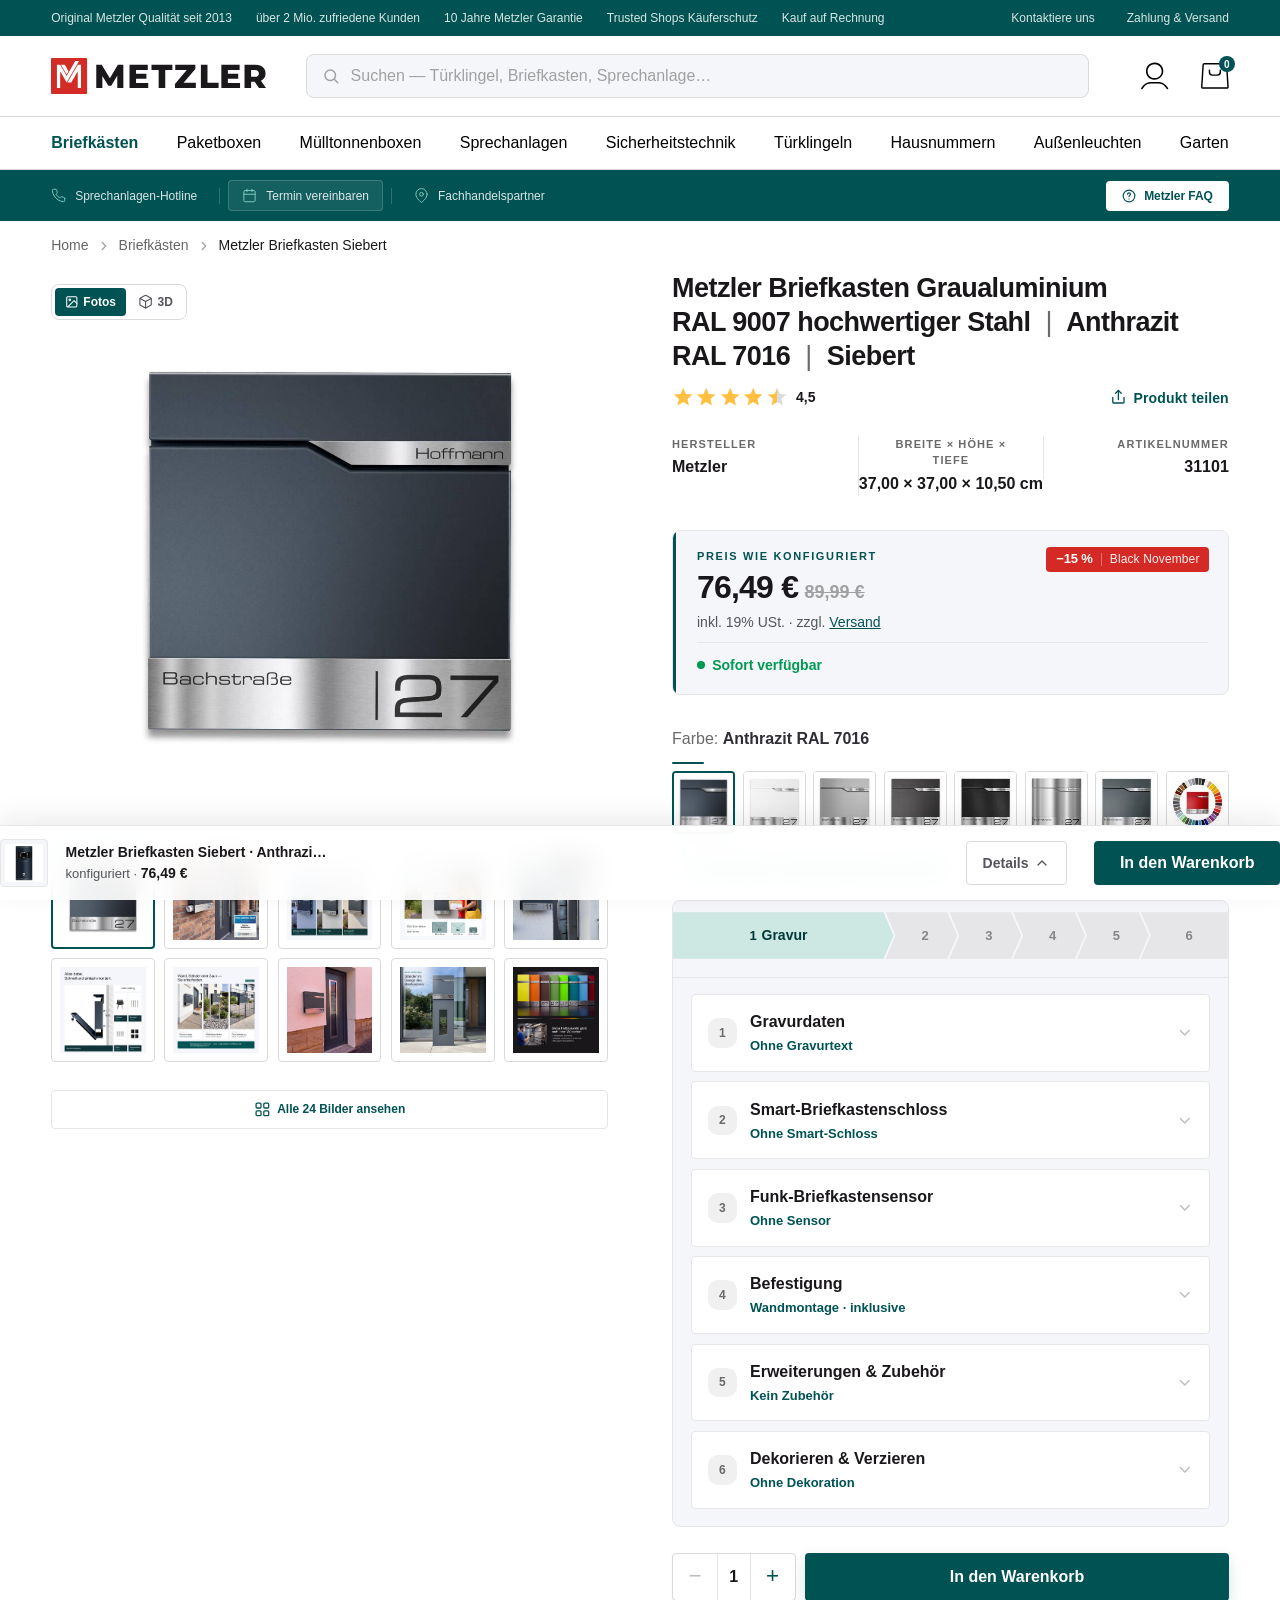
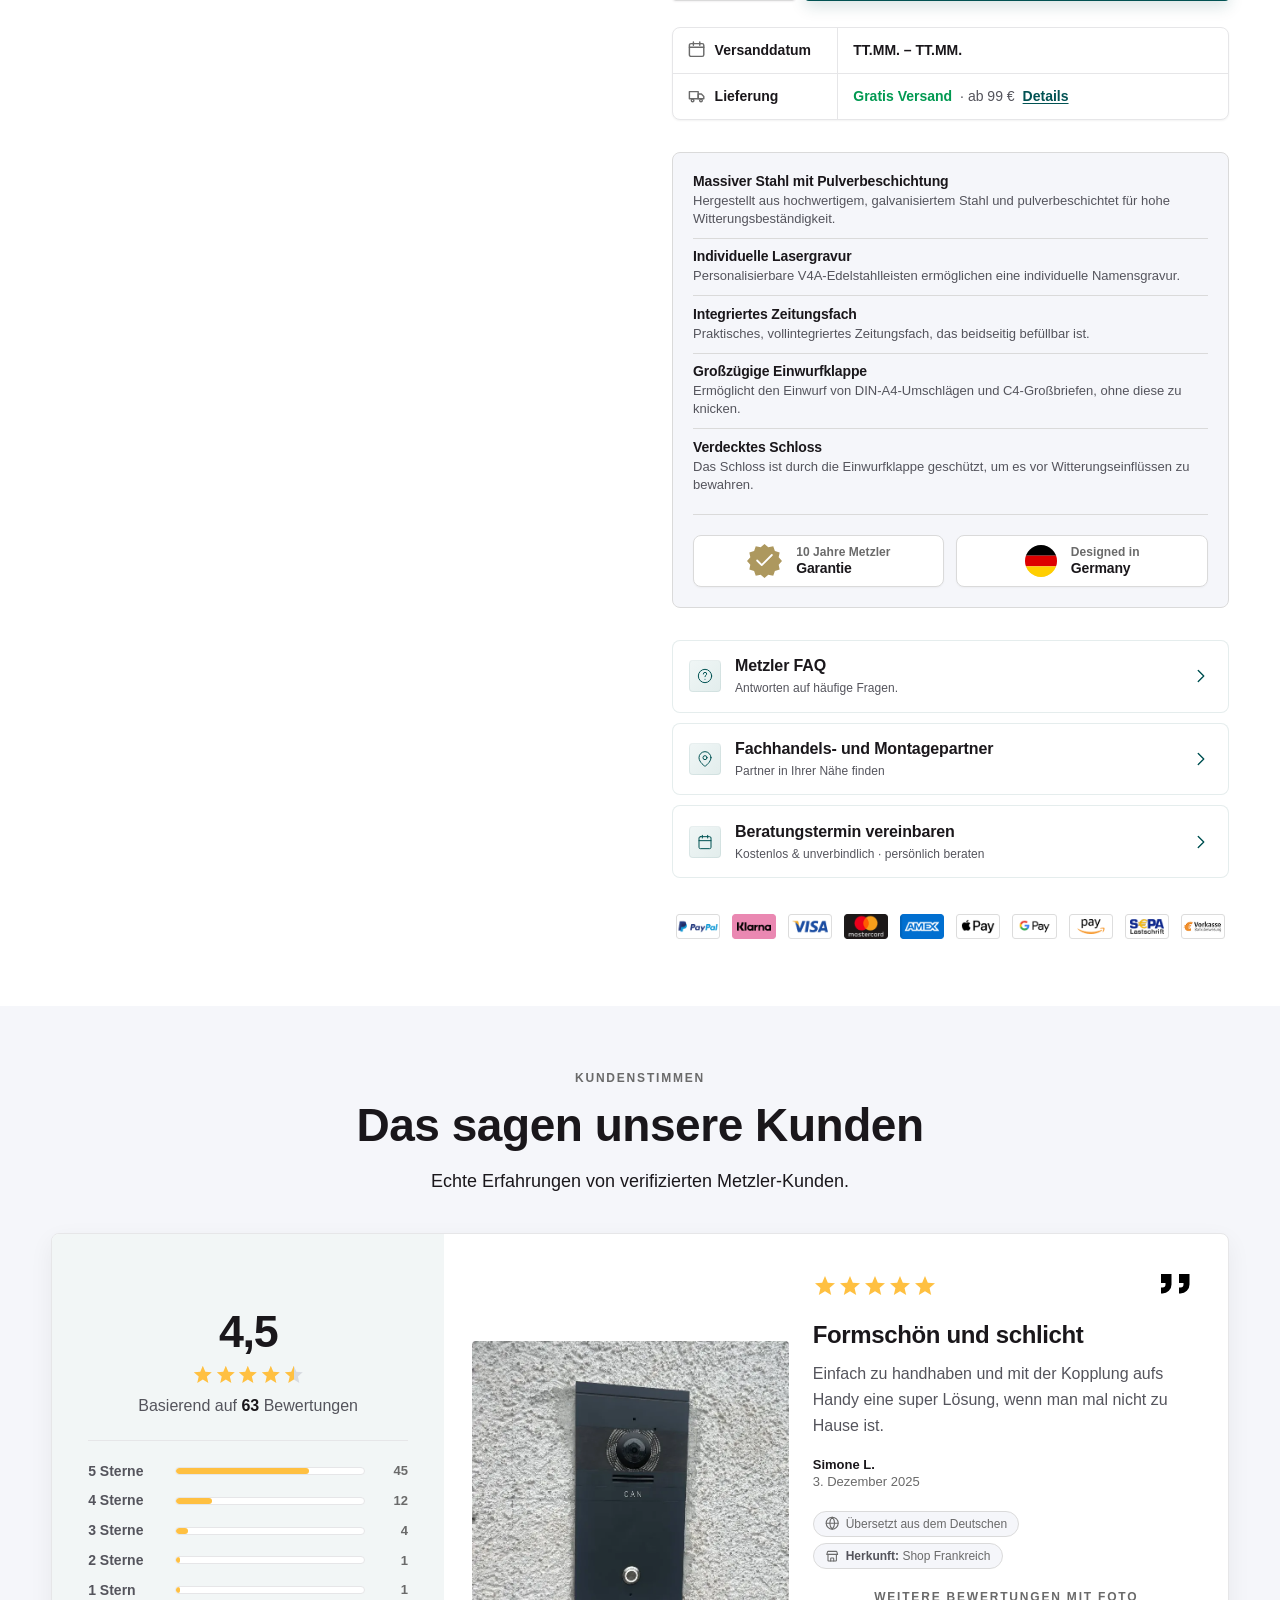
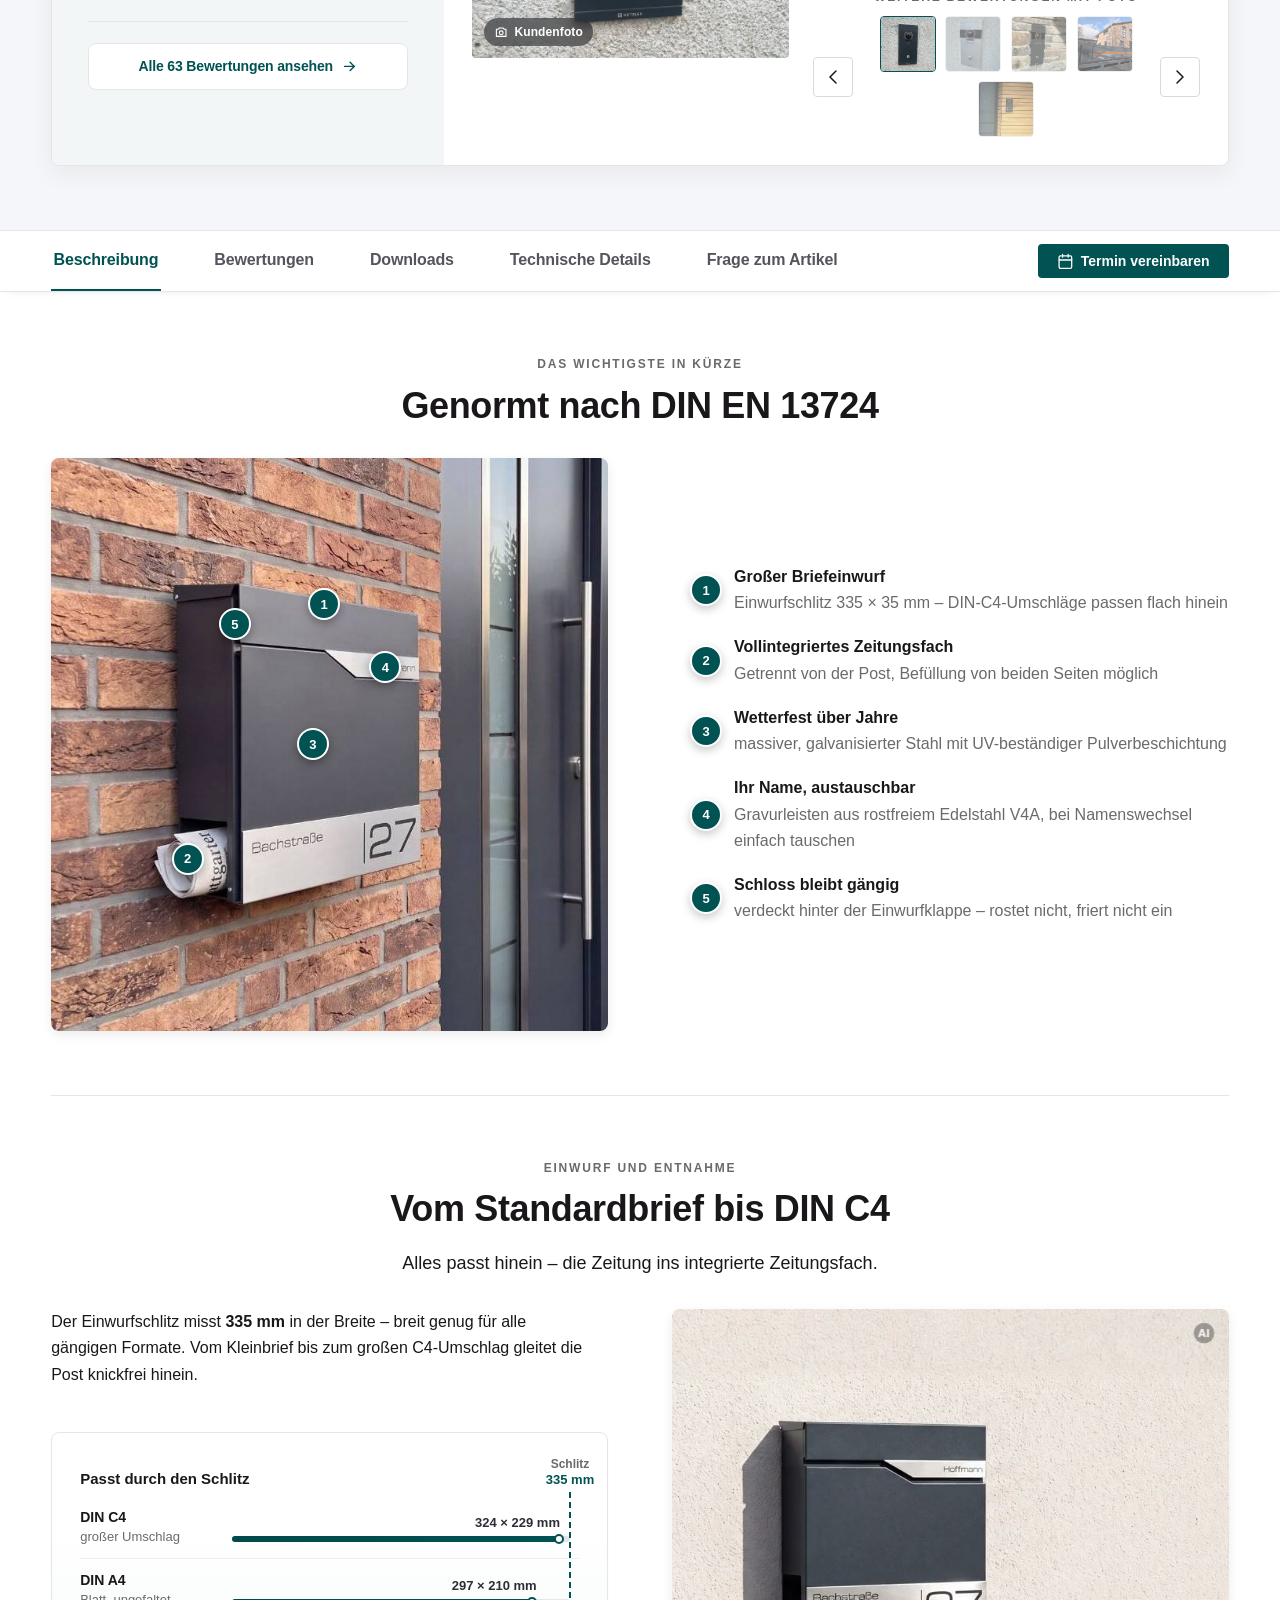
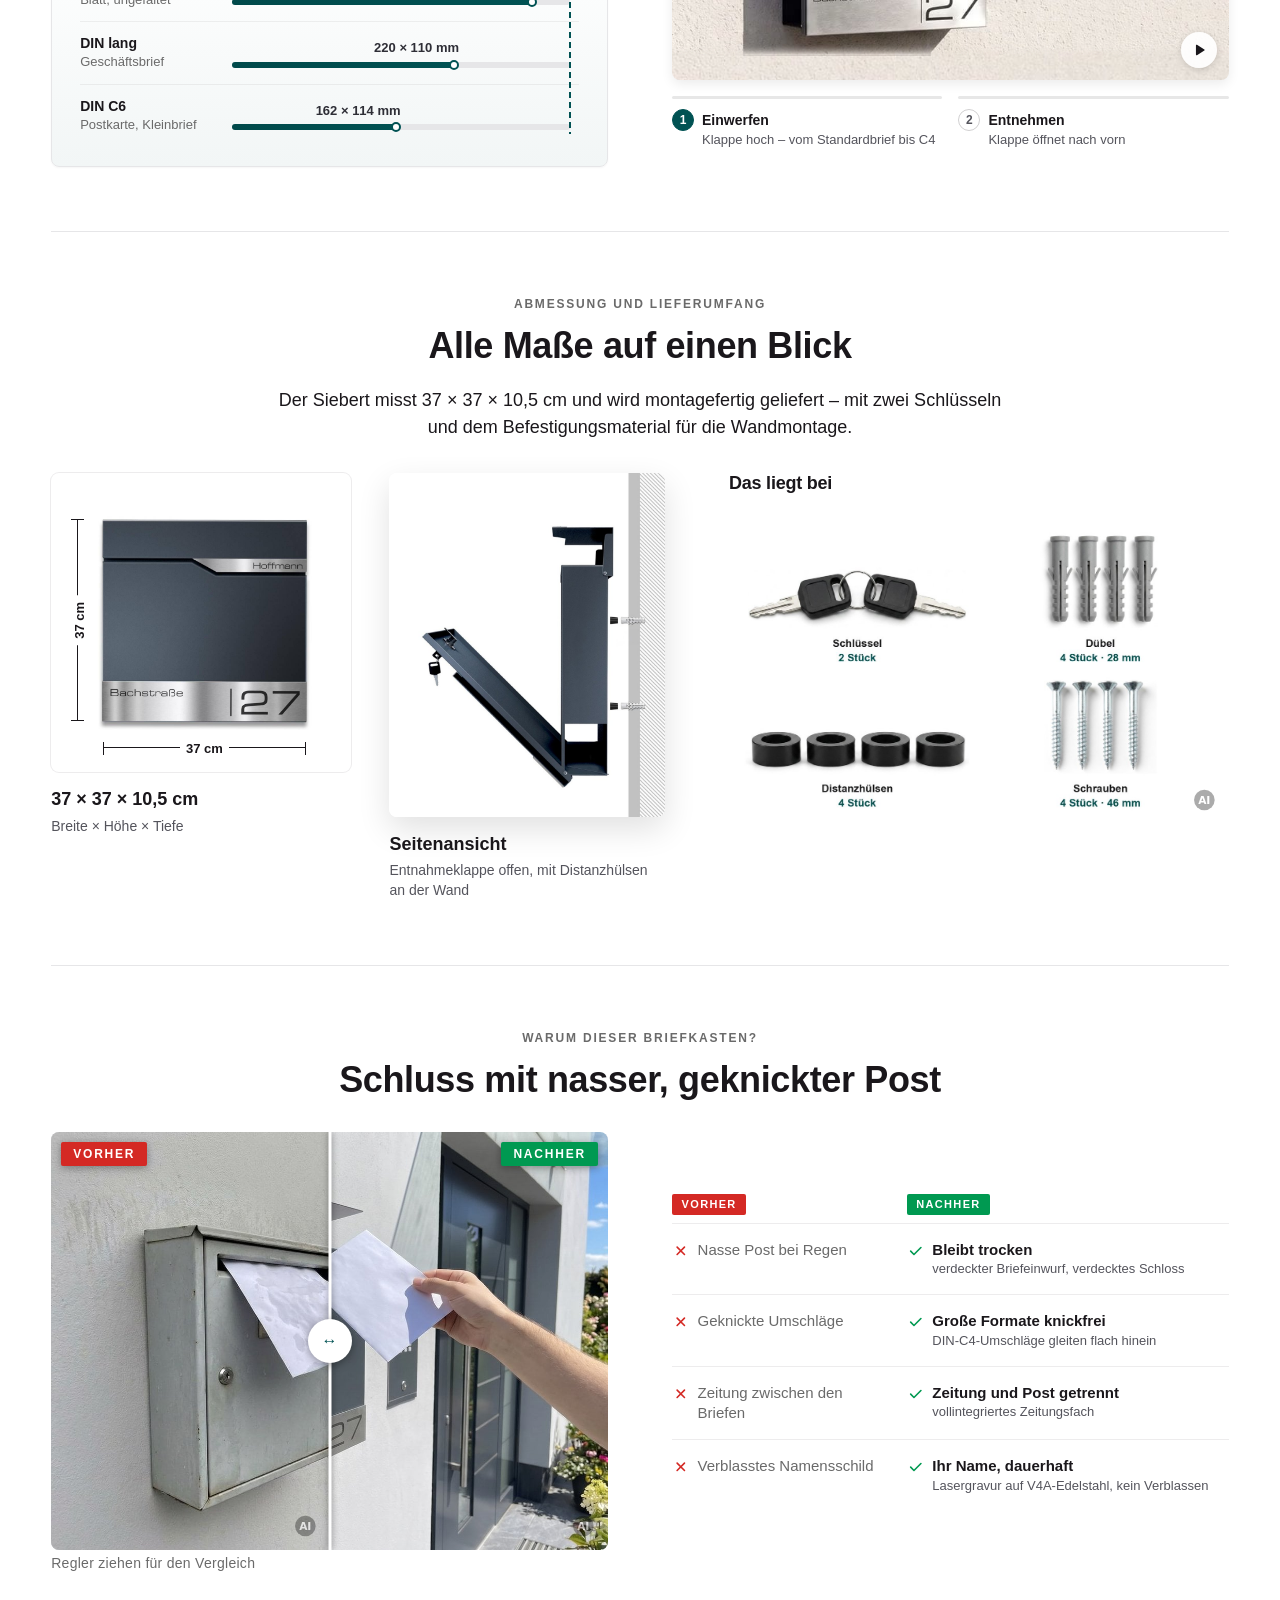
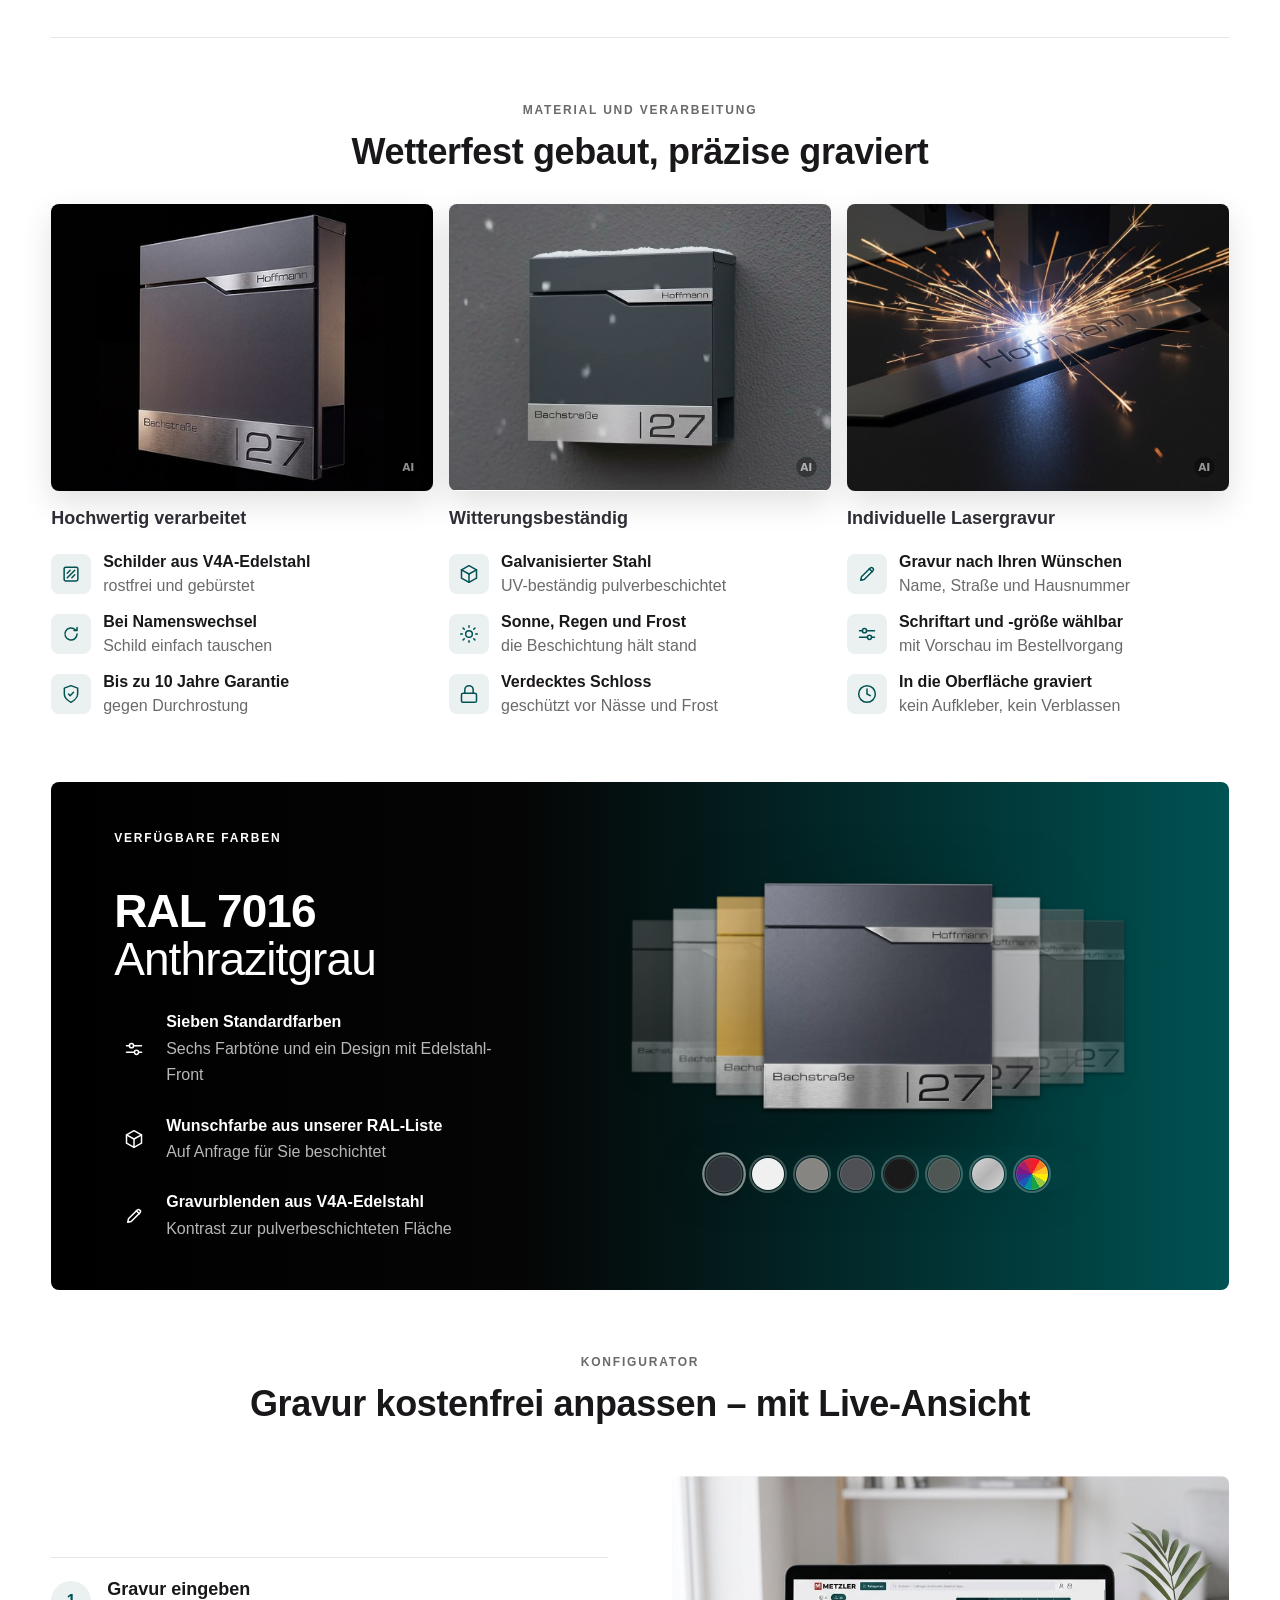
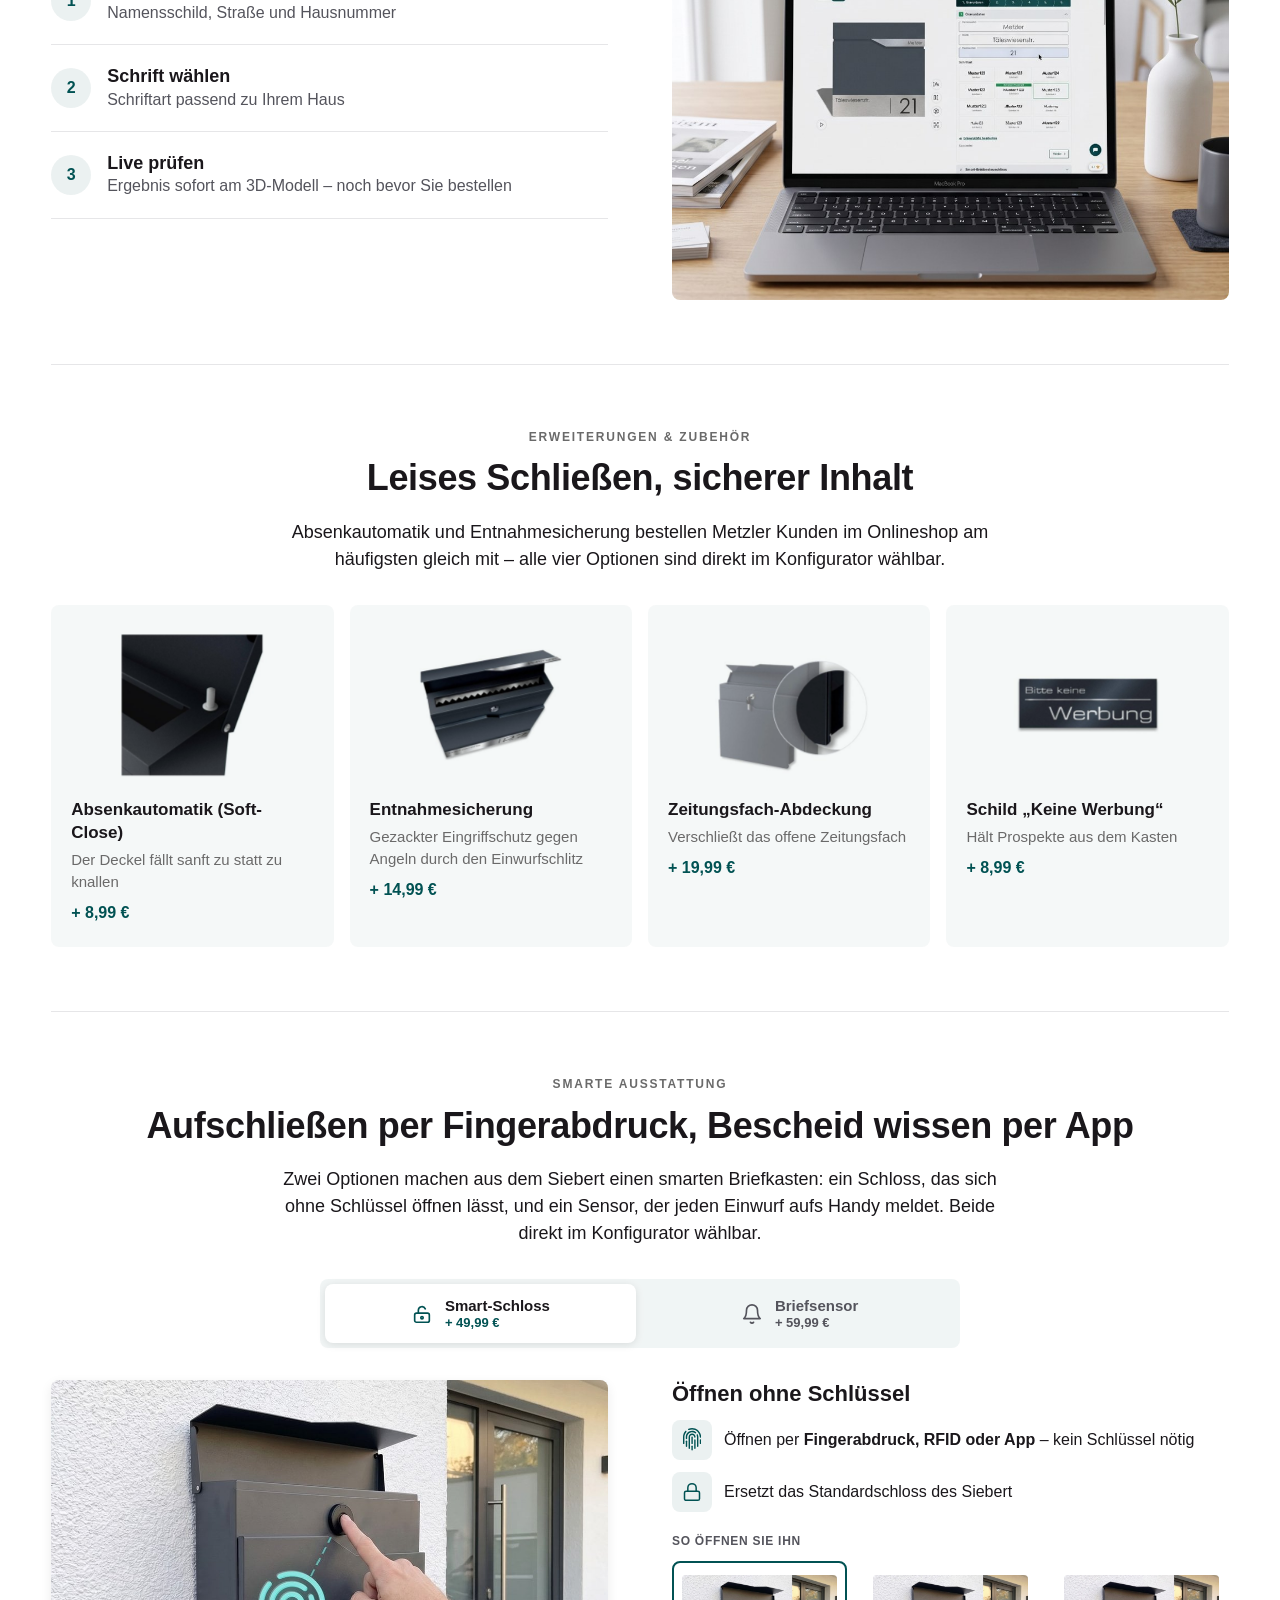
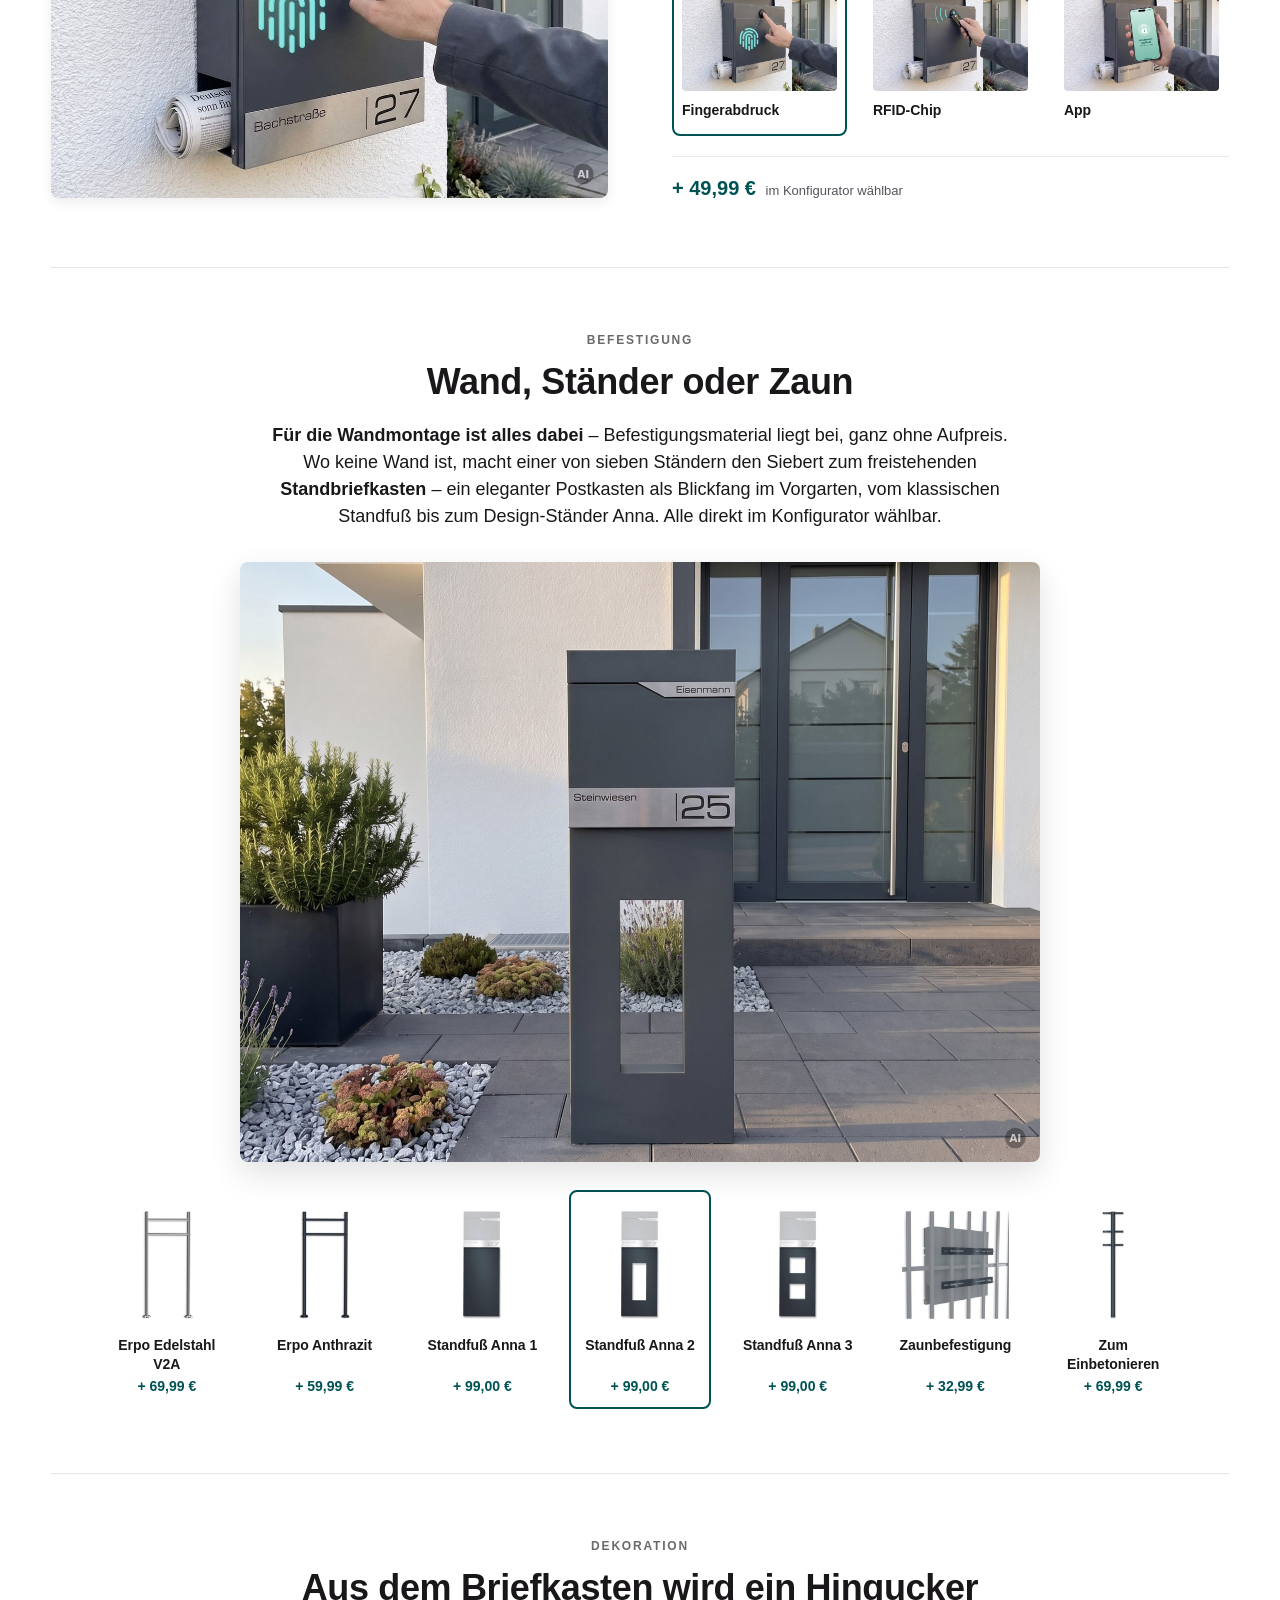
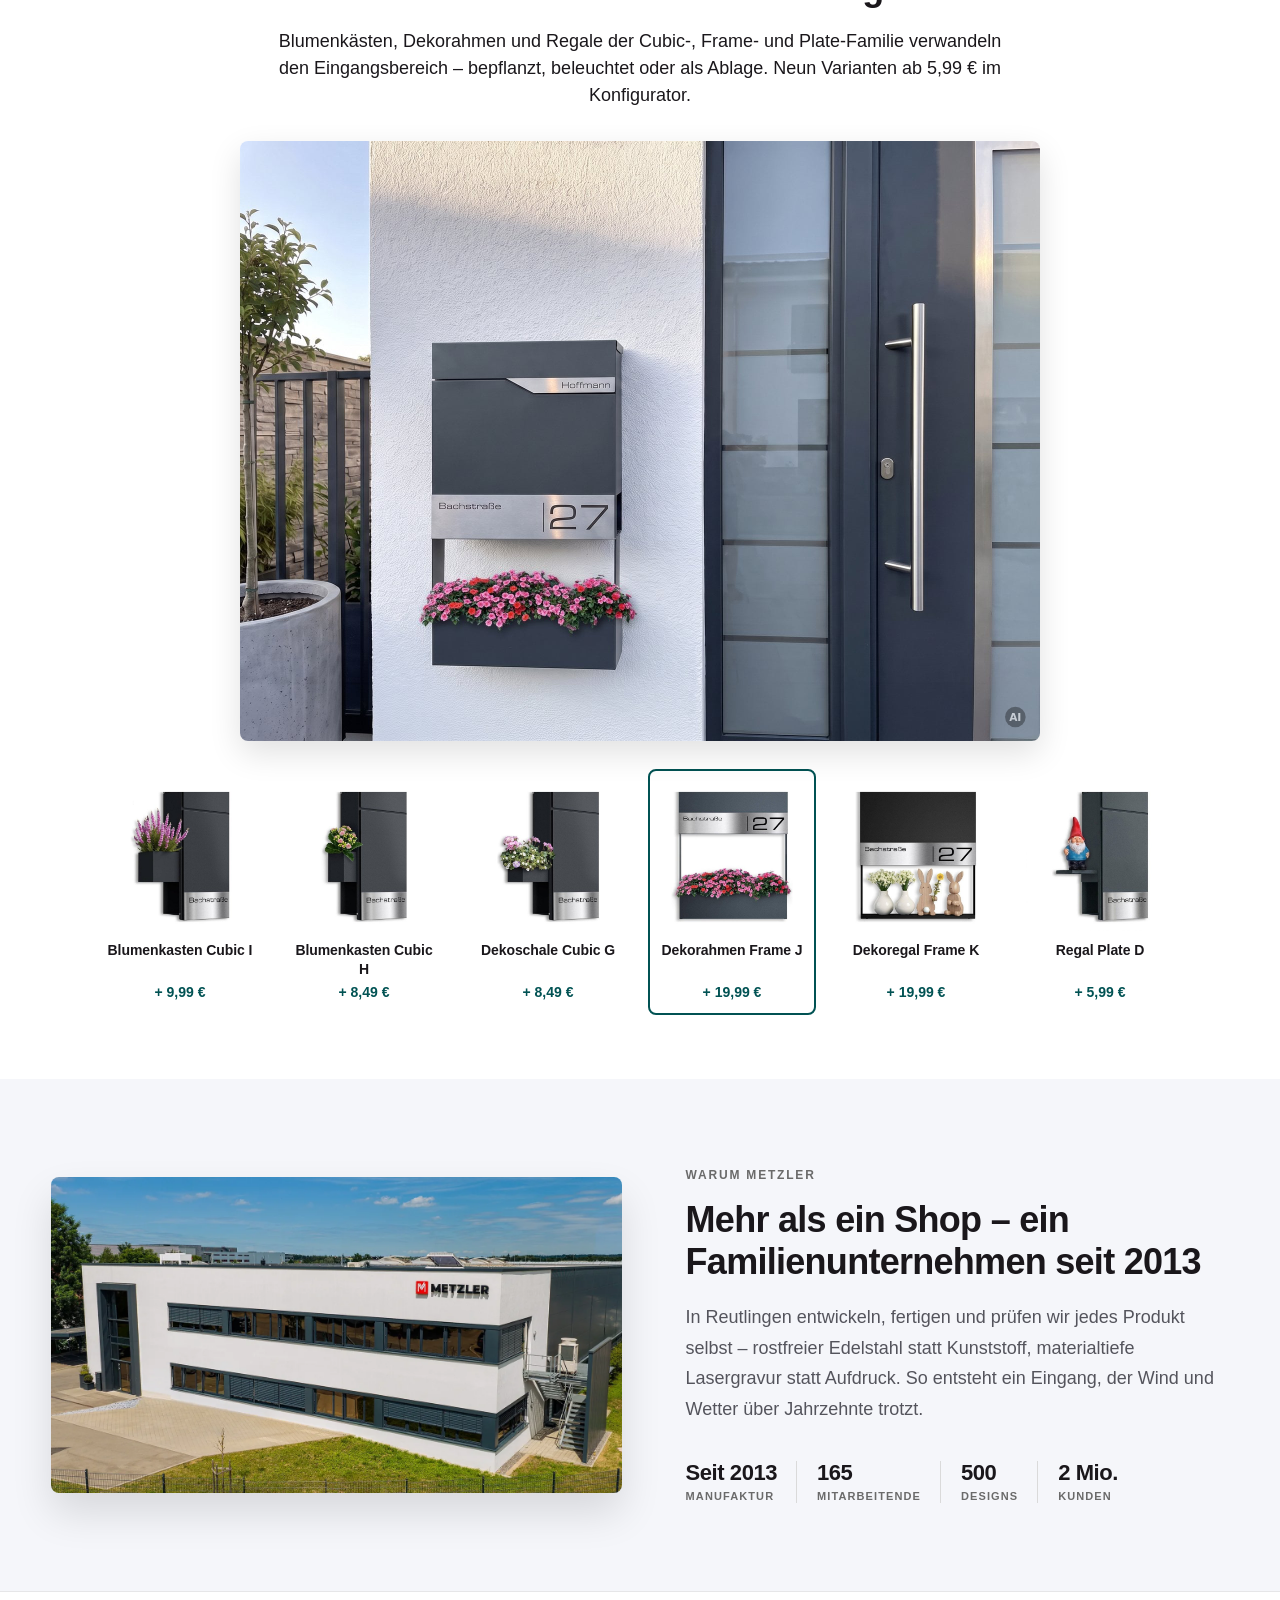
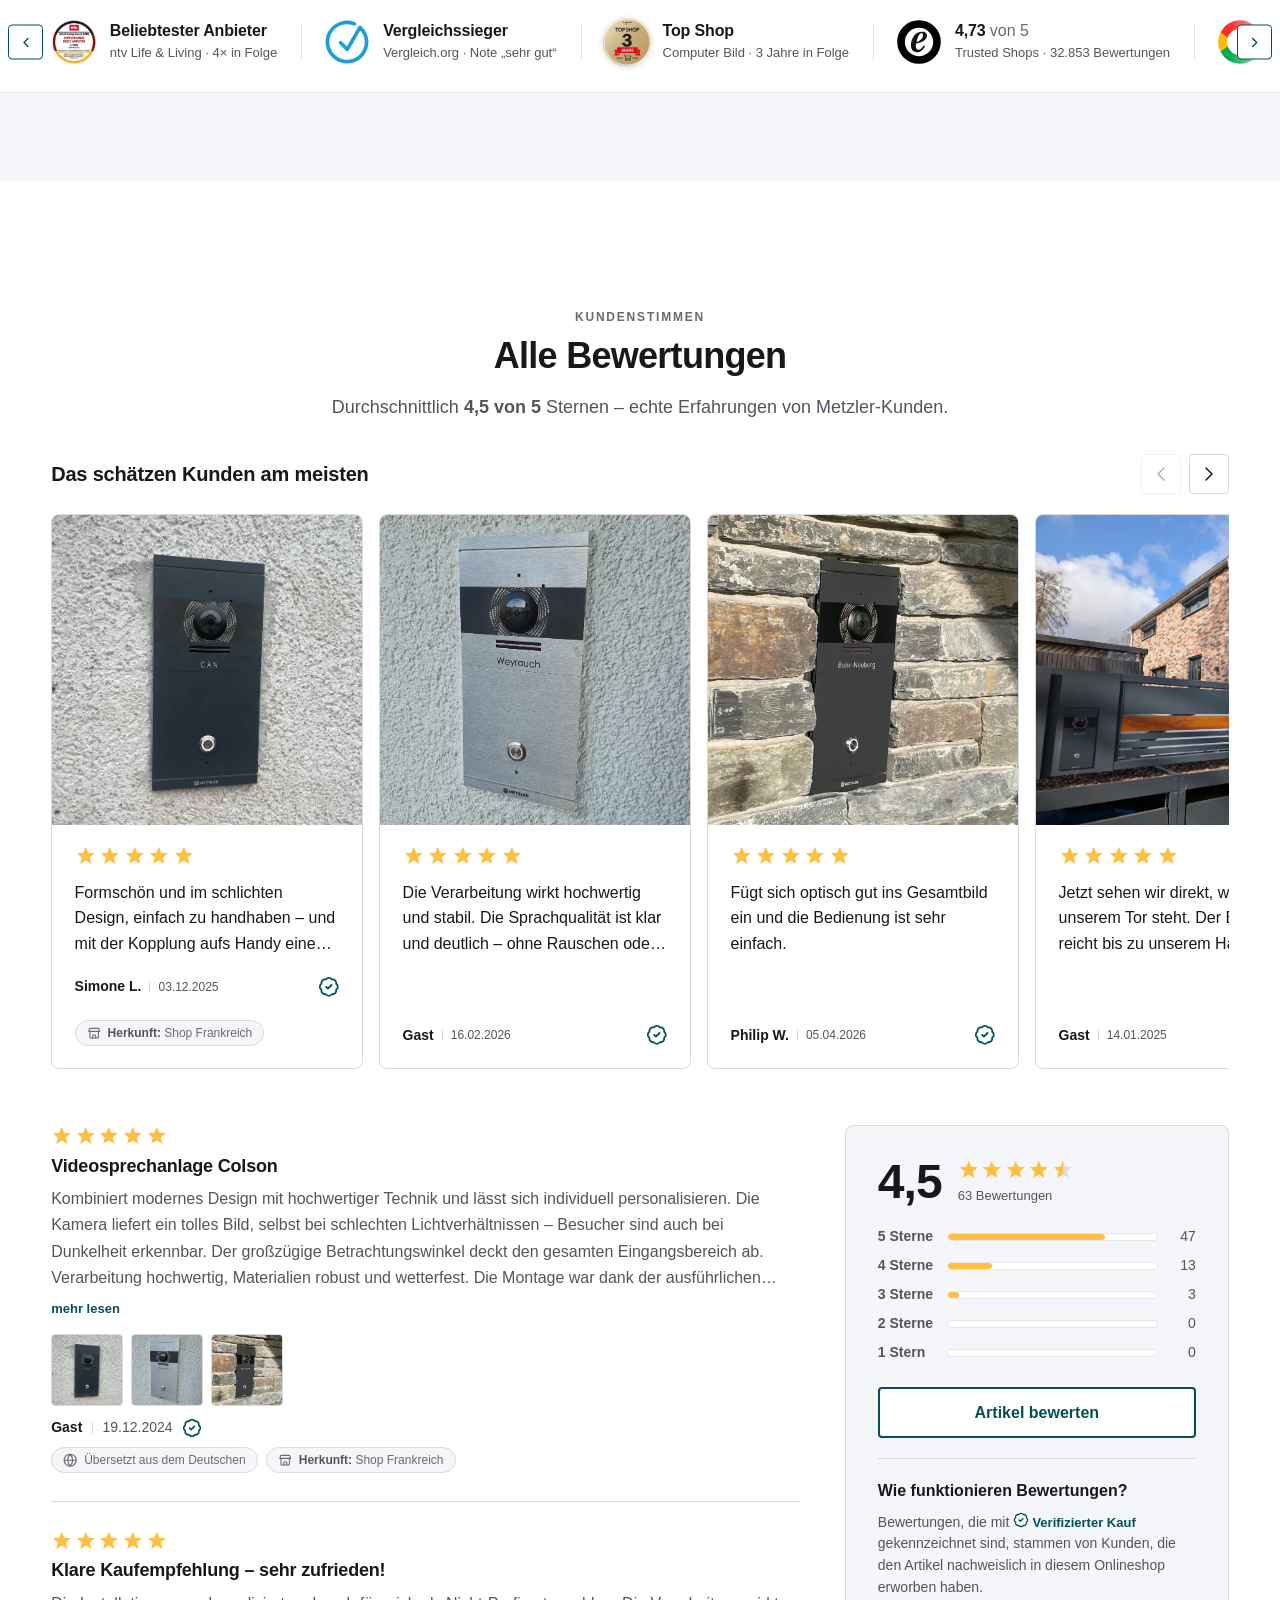
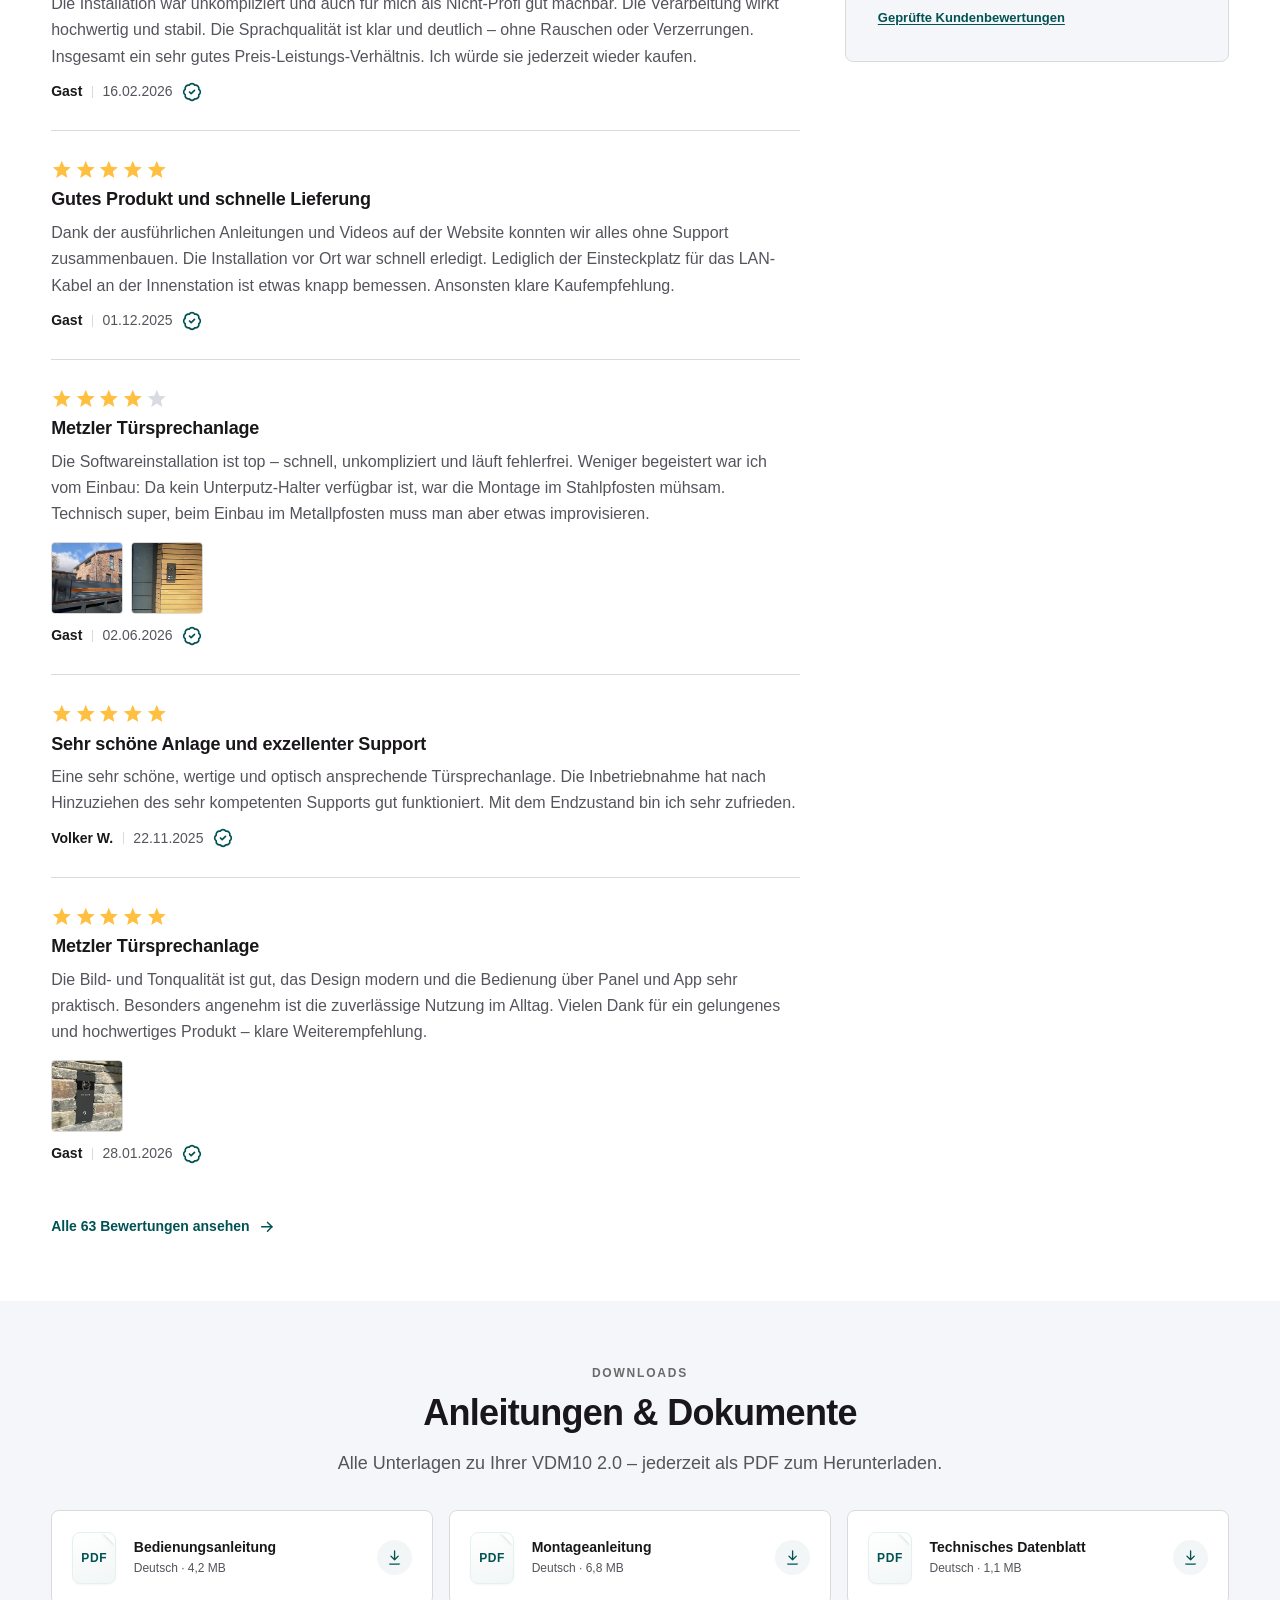
==== commit 5c0c86d6: "Proof bar: a white strip inside the grey band - The bar stays inside the Warum Metzler band: white, " ====
--- a/index-desc.html
+++ b/index-desc.html
@@ -1943,7 +1943,8 @@
 .mz-brand__figs li::before,.mz-brand__figs li::marker{content:none}
 .mz-brand__figs strong{font-size:1.25rem;font-weight:700;line-height:1.1;letter-spacing:-0.02em;color:var(--color-digital-black,#1A171B);white-space:nowrap}
 .mz-brand__figs span{font-size:0.6875rem;font-weight:700;line-height:1.3;letter-spacing:0.1em;text-transform:uppercase;color:var(--color-graphite-600,#6A6A6A)}
-/* proof bar: the band's white bottom edge, screen edge to screen edge, one slim line. Every item
+/* proof bar: a white bar inside the grey band – screen edge to screen edge, hairlines above and
+   below, framed evenly in the grey: the space above it is the band's padding, as the space below. Every item
    has one anatomy – a 2.75rem badge (the seal, or the rating source's logo at the same size), a
    bold title, a one-line caption – with short centred hairlines between: the awards, the
    three public ratings (values as in the Warum Metzler prototype, Nov 2026), then the promises.
@@ -1952,10 +1953,9 @@
    content edge and loops without end – a copy of the row on each side, re-centred on the real
    one whenever a scroll ends, so there is never an end nor a visible jump. No scrollbar: a soft
    fade at both edges (as wide as the content margin, so it never dims an item at rest), the kit's
-   small square arrows on mouse screens, touch swipes. The bar closes the band (its bottom padding
-   pulled out), the space above it is the band's top padding. */
-.mz-brand__trust{--fade:1.5rem;position:relative;margin:3.5rem calc(50% - 50vw) -3.5rem;padding:0 calc(50vw - 50%);background:var(--color-white,#FFF);border-block:0.0625rem solid var(--color-graphite-200,#E6E6E8)}
-.mz-brand__awards{position:relative;list-style:none;margin:0 calc(50% - 50vw);padding:1.5rem calc(50vw - 50%);display:flex;align-items:center;justify-content:safe center;gap:3rem;overflow-x:auto;overscroll-behavior-x:contain;scrollbar-width:none}
+   small square arrows on mouse screens, touch swipes. */
+.mz-brand__trust{--fade:1.5rem;--pt:1.5rem;position:relative;margin:3.5rem calc(50% - 50vw) 0;padding:0 calc(50vw - 50%);background:var(--color-white,#FFF);border-block:0.0625rem solid var(--color-graphite-200,#E6E6E8)}
+.mz-brand__awards{position:relative;list-style:none;margin:0 calc(50% - 50vw);padding:var(--pt) calc(50vw - 50%);display:flex;align-items:center;justify-content:safe center;gap:3rem;overflow-x:auto;overscroll-behavior-x:contain;scrollbar-width:none}
 .mz-brand__awards::-webkit-scrollbar{display:none}
 .mz-brand__awards:focus-visible{outline:0.125rem solid var(--color-teal,#015253);outline-offset:-0.125rem}
 .mz-brand__trust[data-more-right] .mz-brand__awards{-webkit-mask-image:linear-gradient(90deg,#000 calc(100% - var(--fade)),transparent);mask-image:linear-gradient(90deg,#000 calc(100% - var(--fade)),transparent)}
@@ -1971,7 +1971,7 @@
 .mz-brand__of{font-weight:400;letter-spacing:0;color:var(--color-graphite-600,#6A6A6A)}
 .mz-brand__award > span{font-size:0.8125rem;line-height:1.4;color:var(--color-graphite-700,#54545C)}
 /* the kit's NavigationArrows, small (2.1875rem, teal outline, var(--radius)) – over the fade */
-.mz-brand__nav{position:absolute;z-index:1;top:50%;display:inline-flex;align-items:center;justify-content:center;width:2.1875rem;height:2.1875rem;padding:0;border:0.0625rem solid var(--color-teal,#015253);border-radius:var(--radius,0.25rem);background:var(--color-white,#FFF);color:var(--color-teal,#015253);cursor:pointer;transform:translateY(-50%);transition:background 0.15s ease}
+.mz-brand__nav{position:absolute;z-index:1;top:calc(var(--pt) + 1.375rem);display:inline-flex;align-items:center;justify-content:center;width:2.1875rem;height:2.1875rem;padding:0;border:0.0625rem solid var(--color-teal,#015253);border-radius:var(--radius,0.25rem);background:var(--color-white,#FFF);color:var(--color-teal,#015253);cursor:pointer;transform:translateY(-50%);transition:background 0.15s ease}
 .mz-brand__nav:hover{background:var(--color-teal-100,#E6EEEE)}
 .mz-brand__nav:active{background:var(--color-teal,#015253);color:var(--color-white,#FFF)}
 .mz-brand__nav svg{display:block;width:auto;height:0.625rem}
@@ -1983,7 +1983,7 @@
 @media(min-width:48rem){
 .mz-brand{padding-block:4.5rem}
 .mz-brand__title{font-size:var(--display-5-size,2.25rem)}
-.mz-brand__trust{margin-block:4.5rem -4.5rem}
+.mz-brand__trust{margin-top:4.5rem}
 }
 @media(min-width:64rem){
 .mz-brand{padding-block:5.5rem}
@@ -1991,8 +1991,7 @@
 .mz-brand__lead{font-size:var(--text-body-lg-size,1.125rem)}
 .mz-brand__figs{--g:1.25rem;margin-top:2.25rem}
 .mz-brand__figs strong{font-size:1.375rem}
-.mz-brand__trust{margin-block:5.5rem -5.5rem}
-.mz-brand__awards{padding-block:1.75rem}
+.mz-brand__trust{margin-top:5.5rem;--pt:1.75rem}
 }
 @media(min-width:88rem){
 .mz-brand__figs{--g:1.75rem}
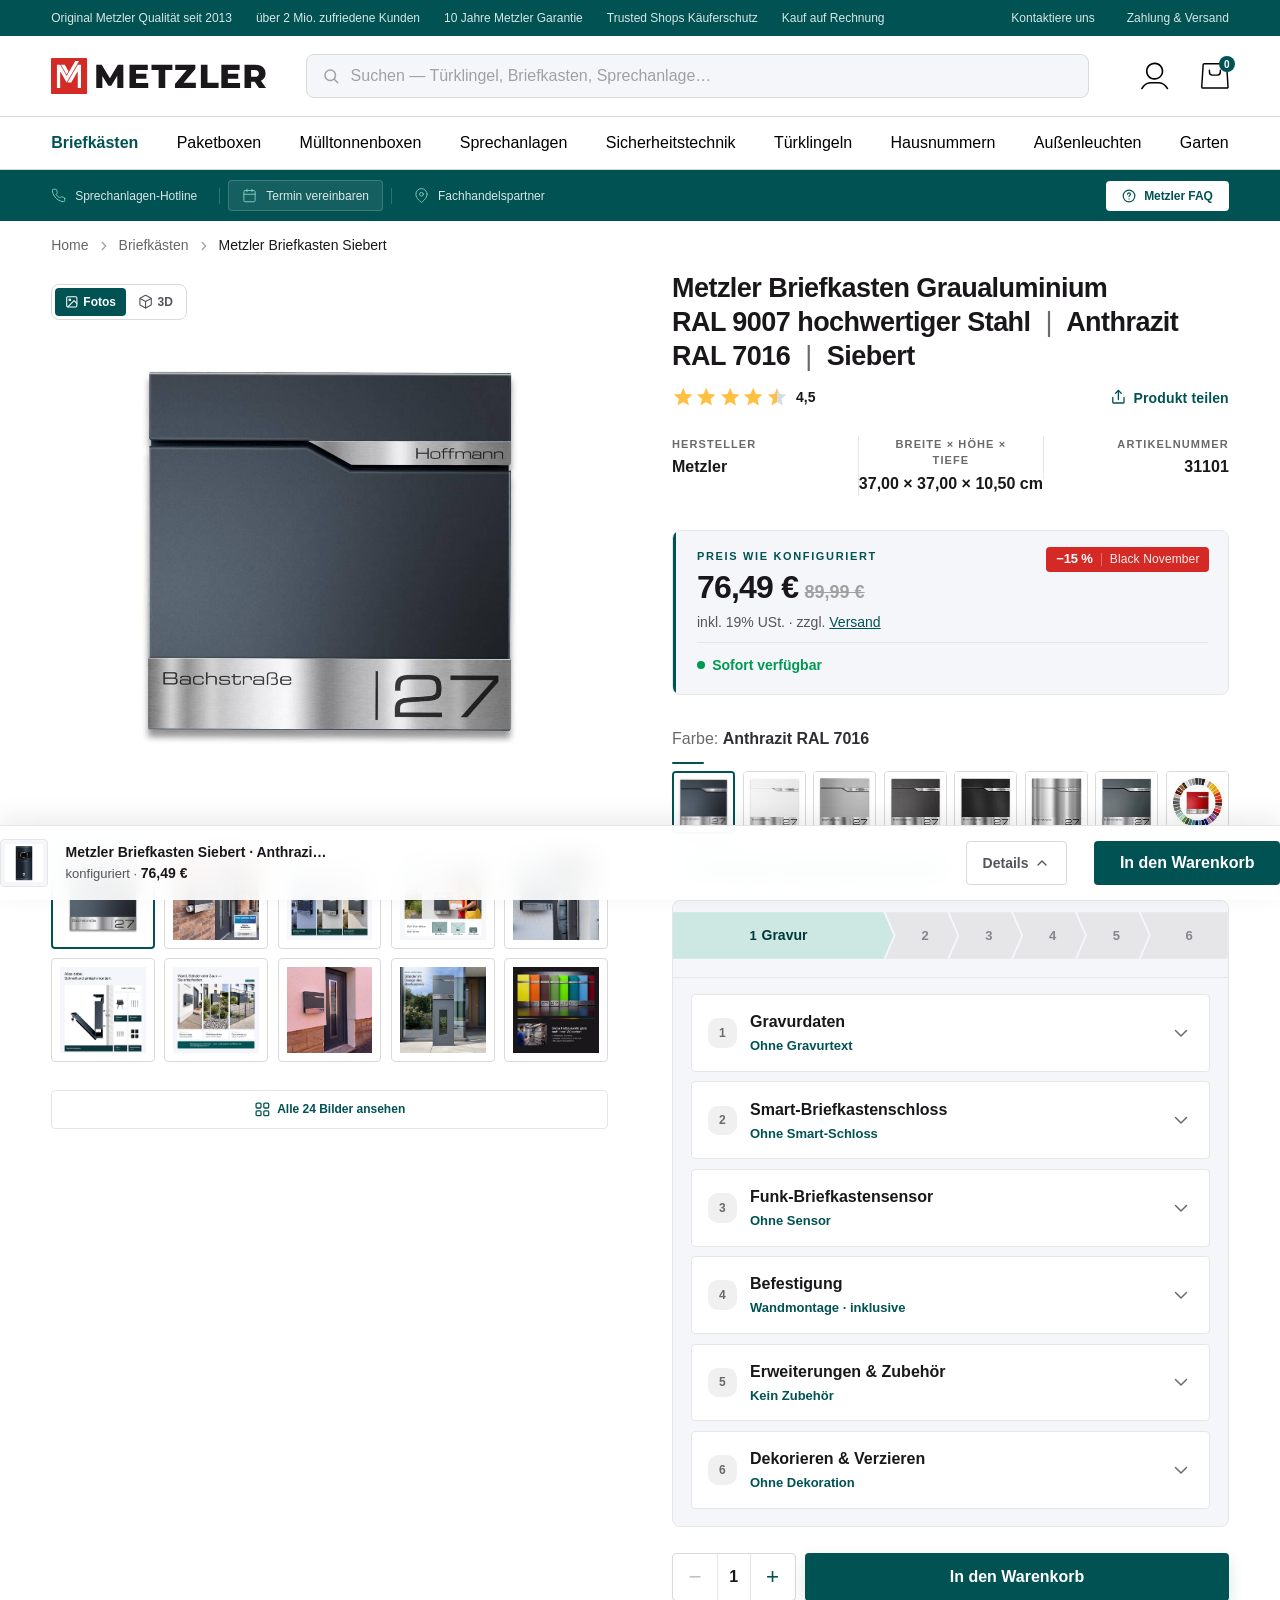
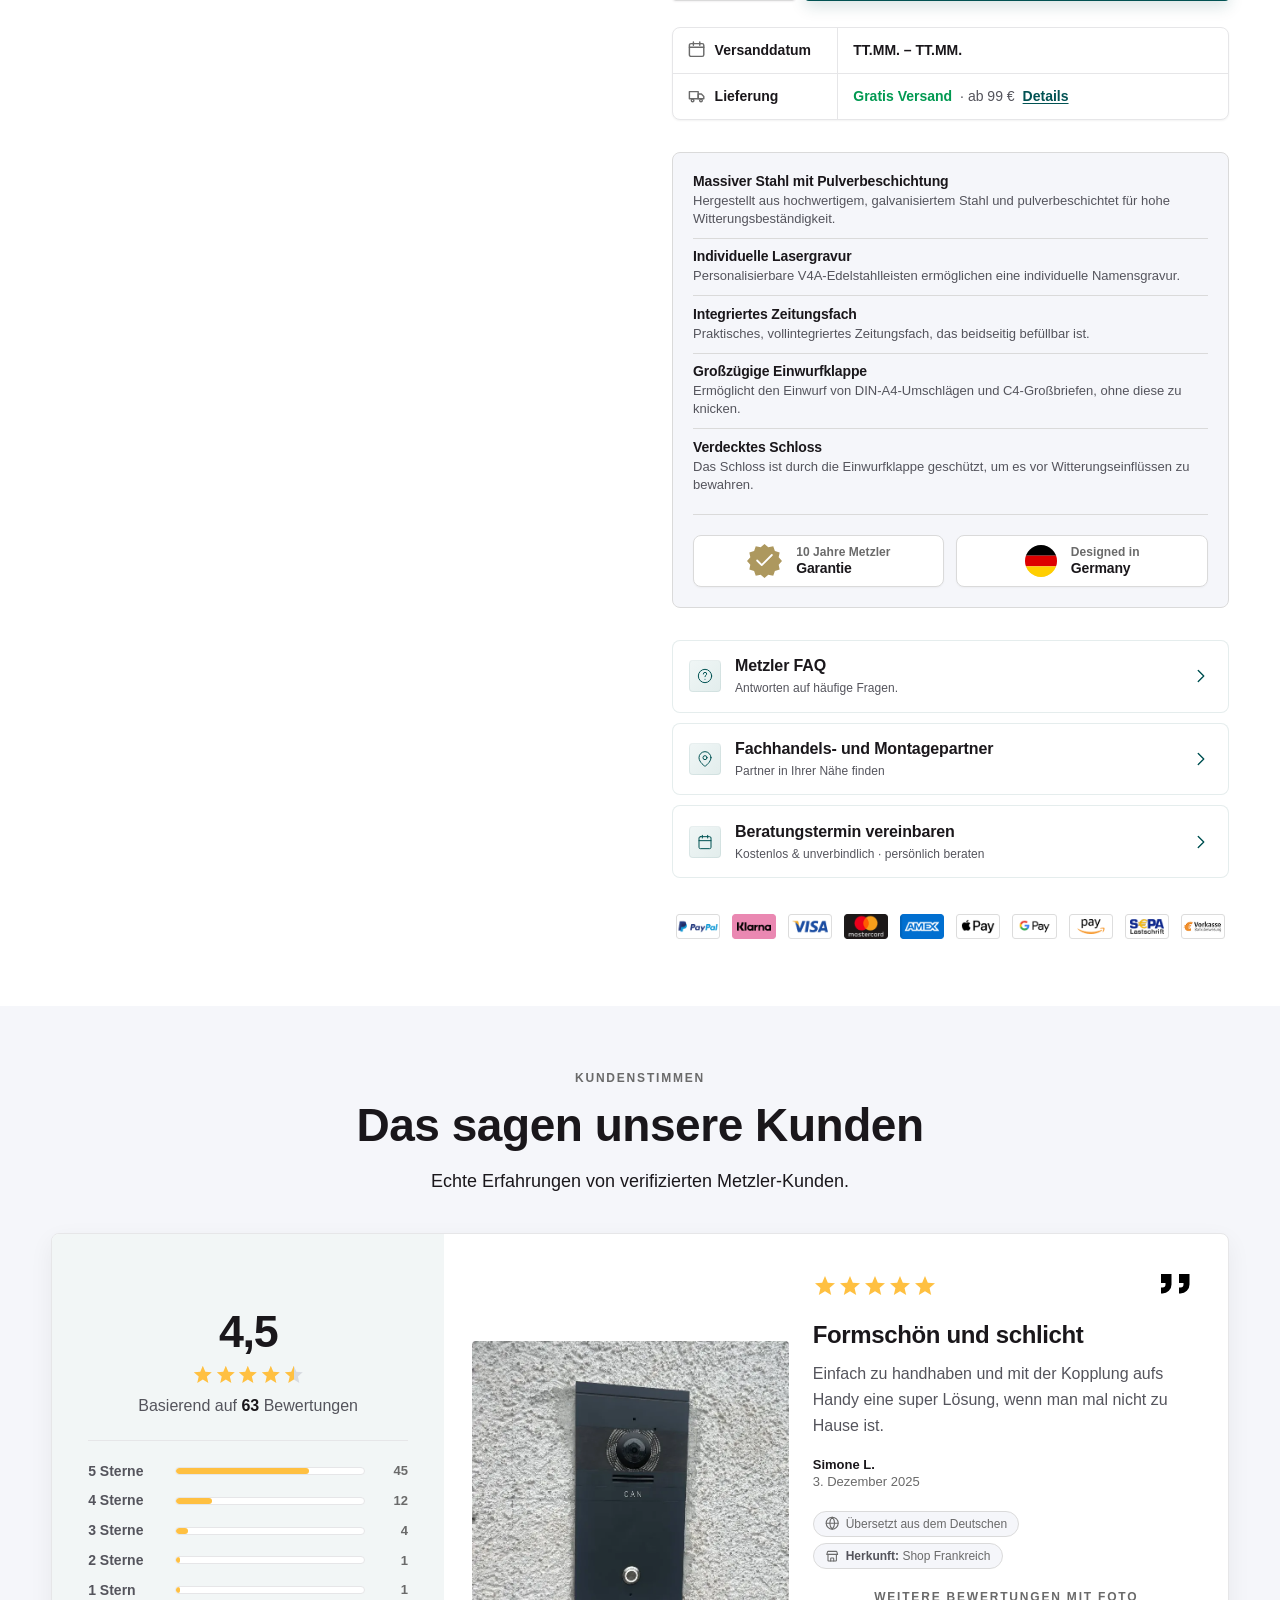
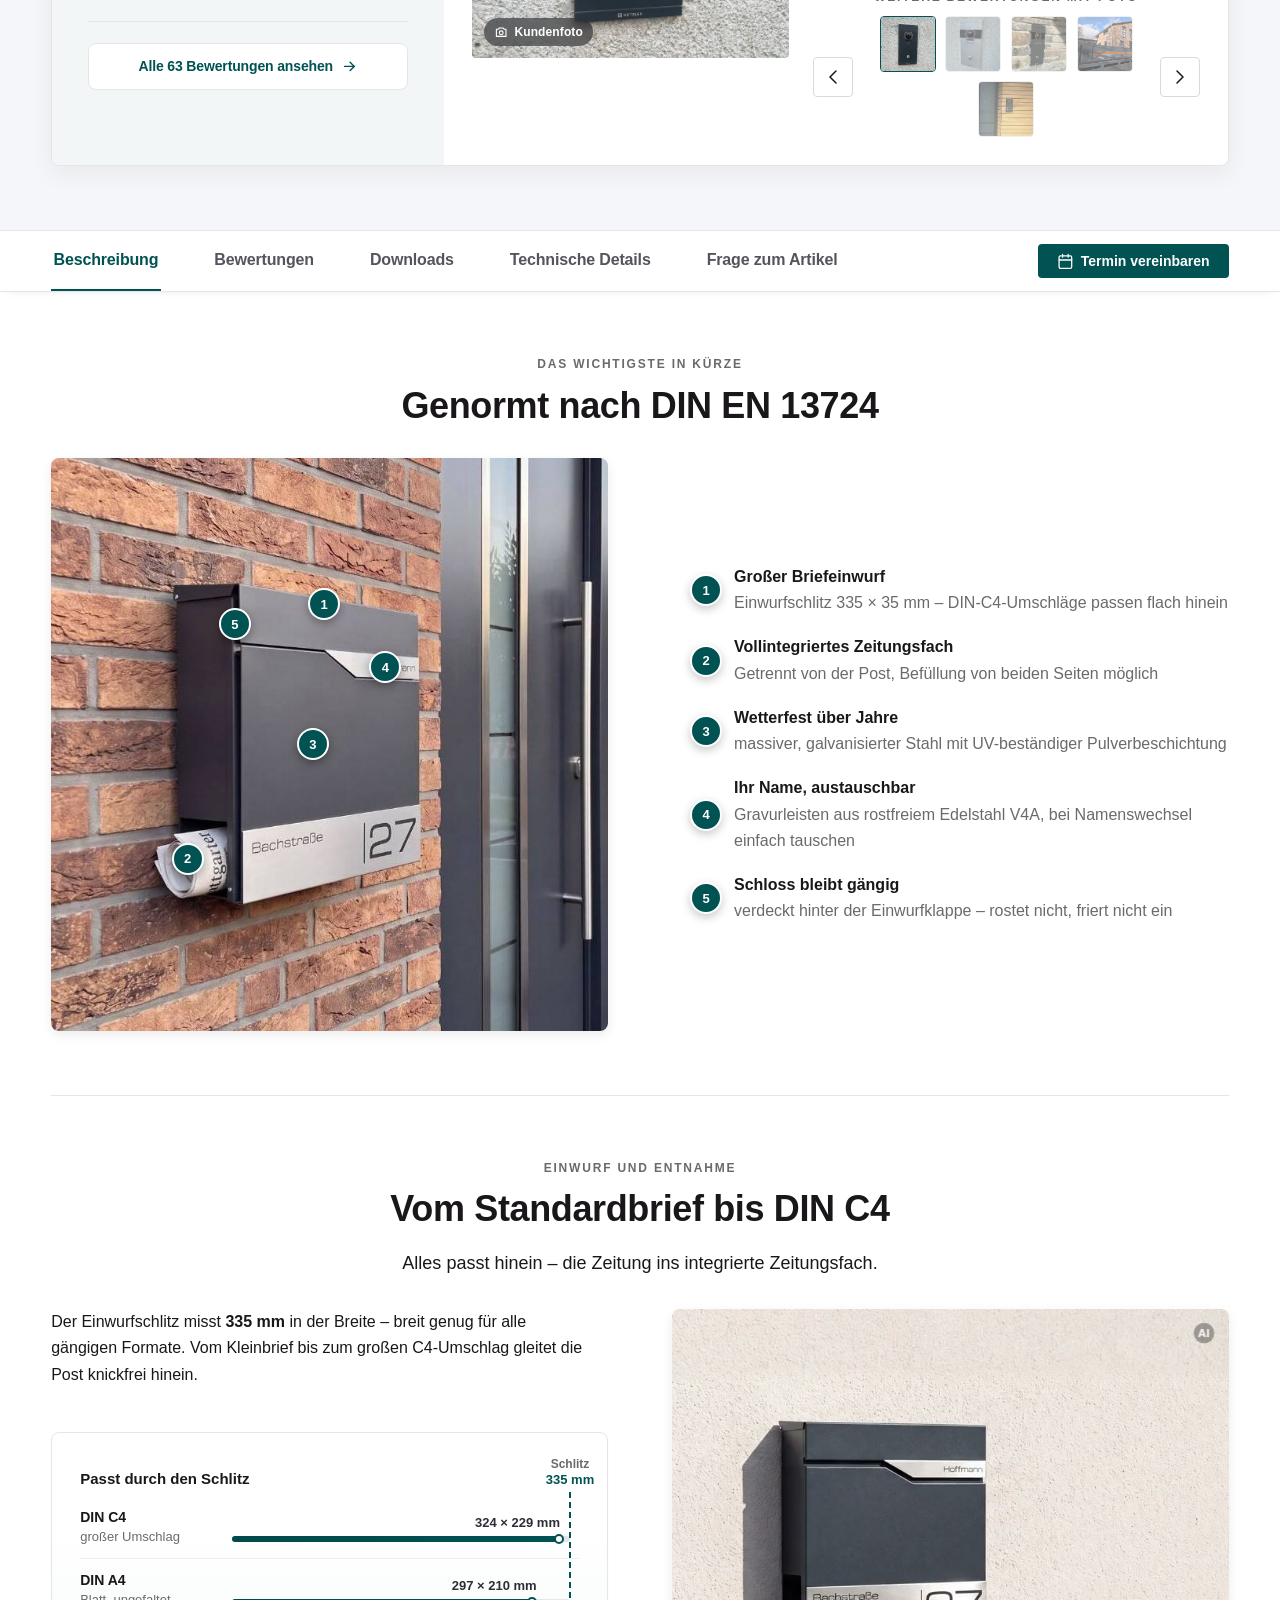
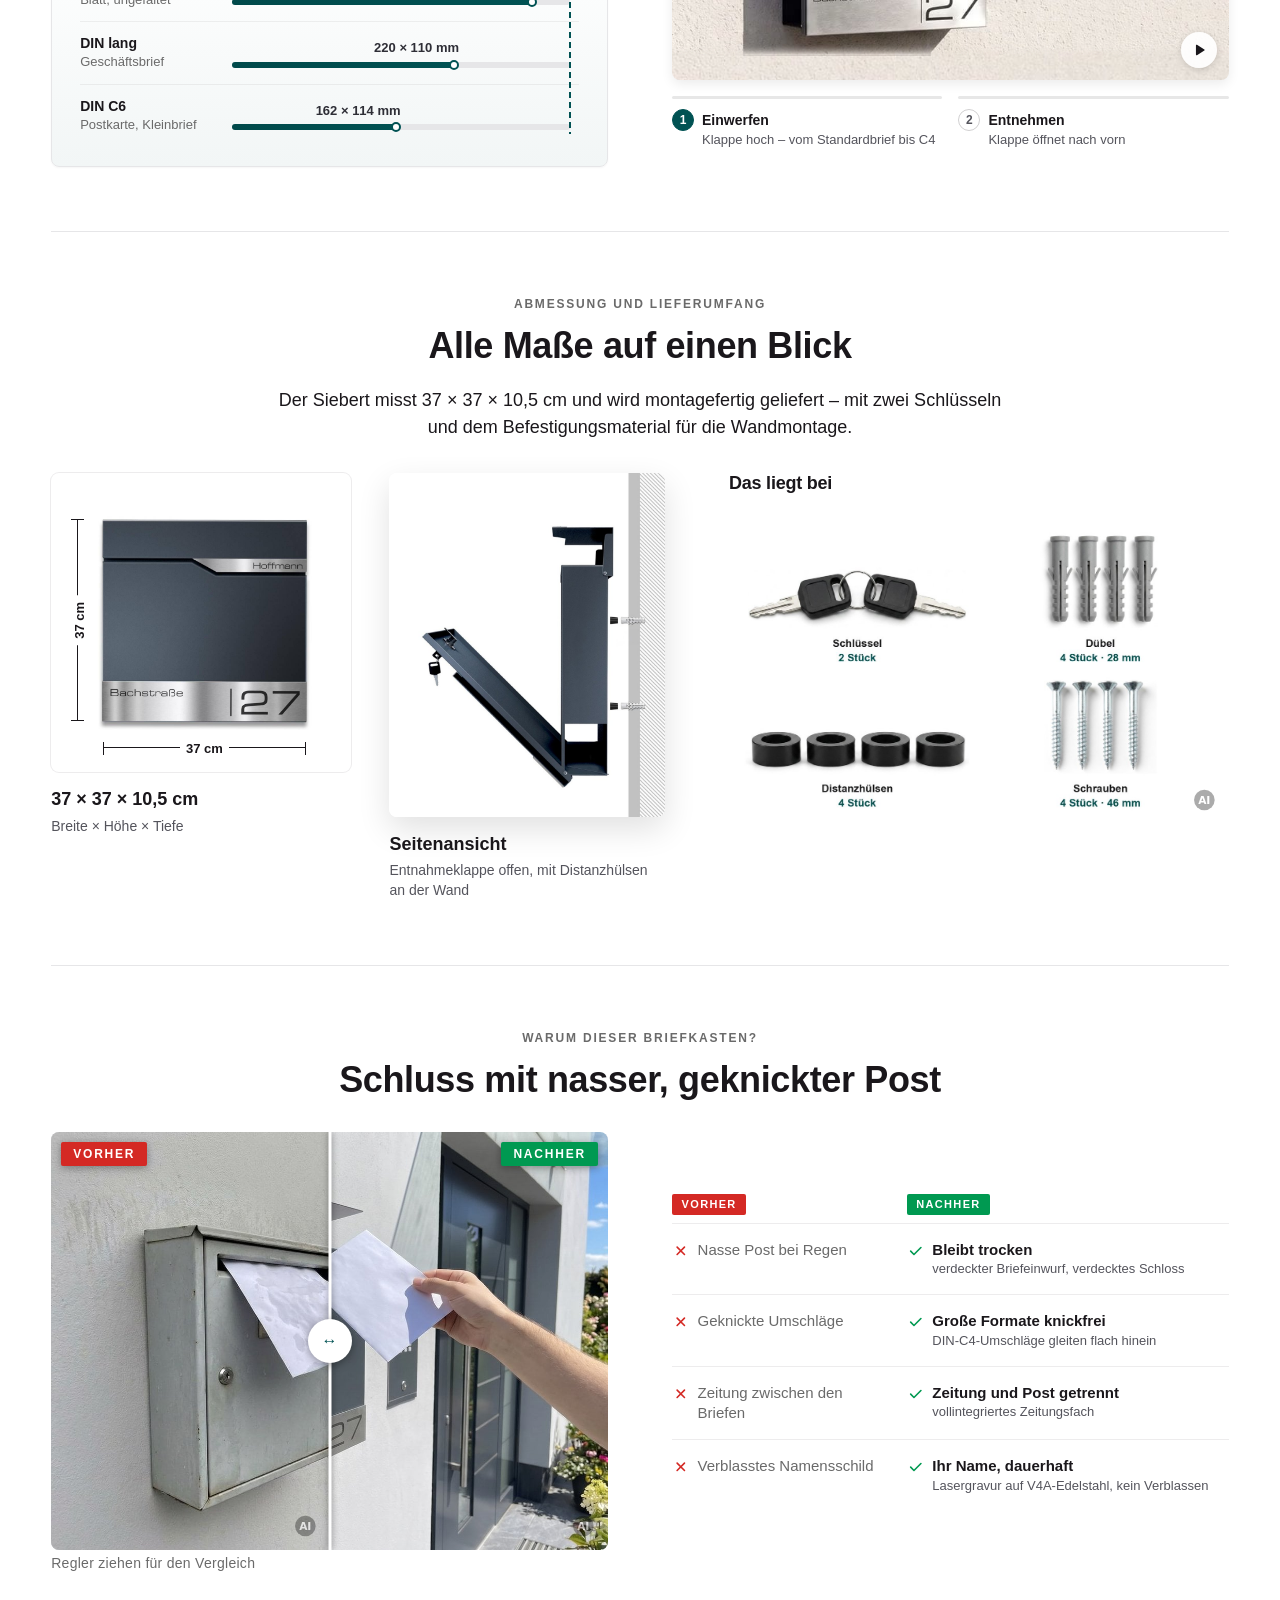
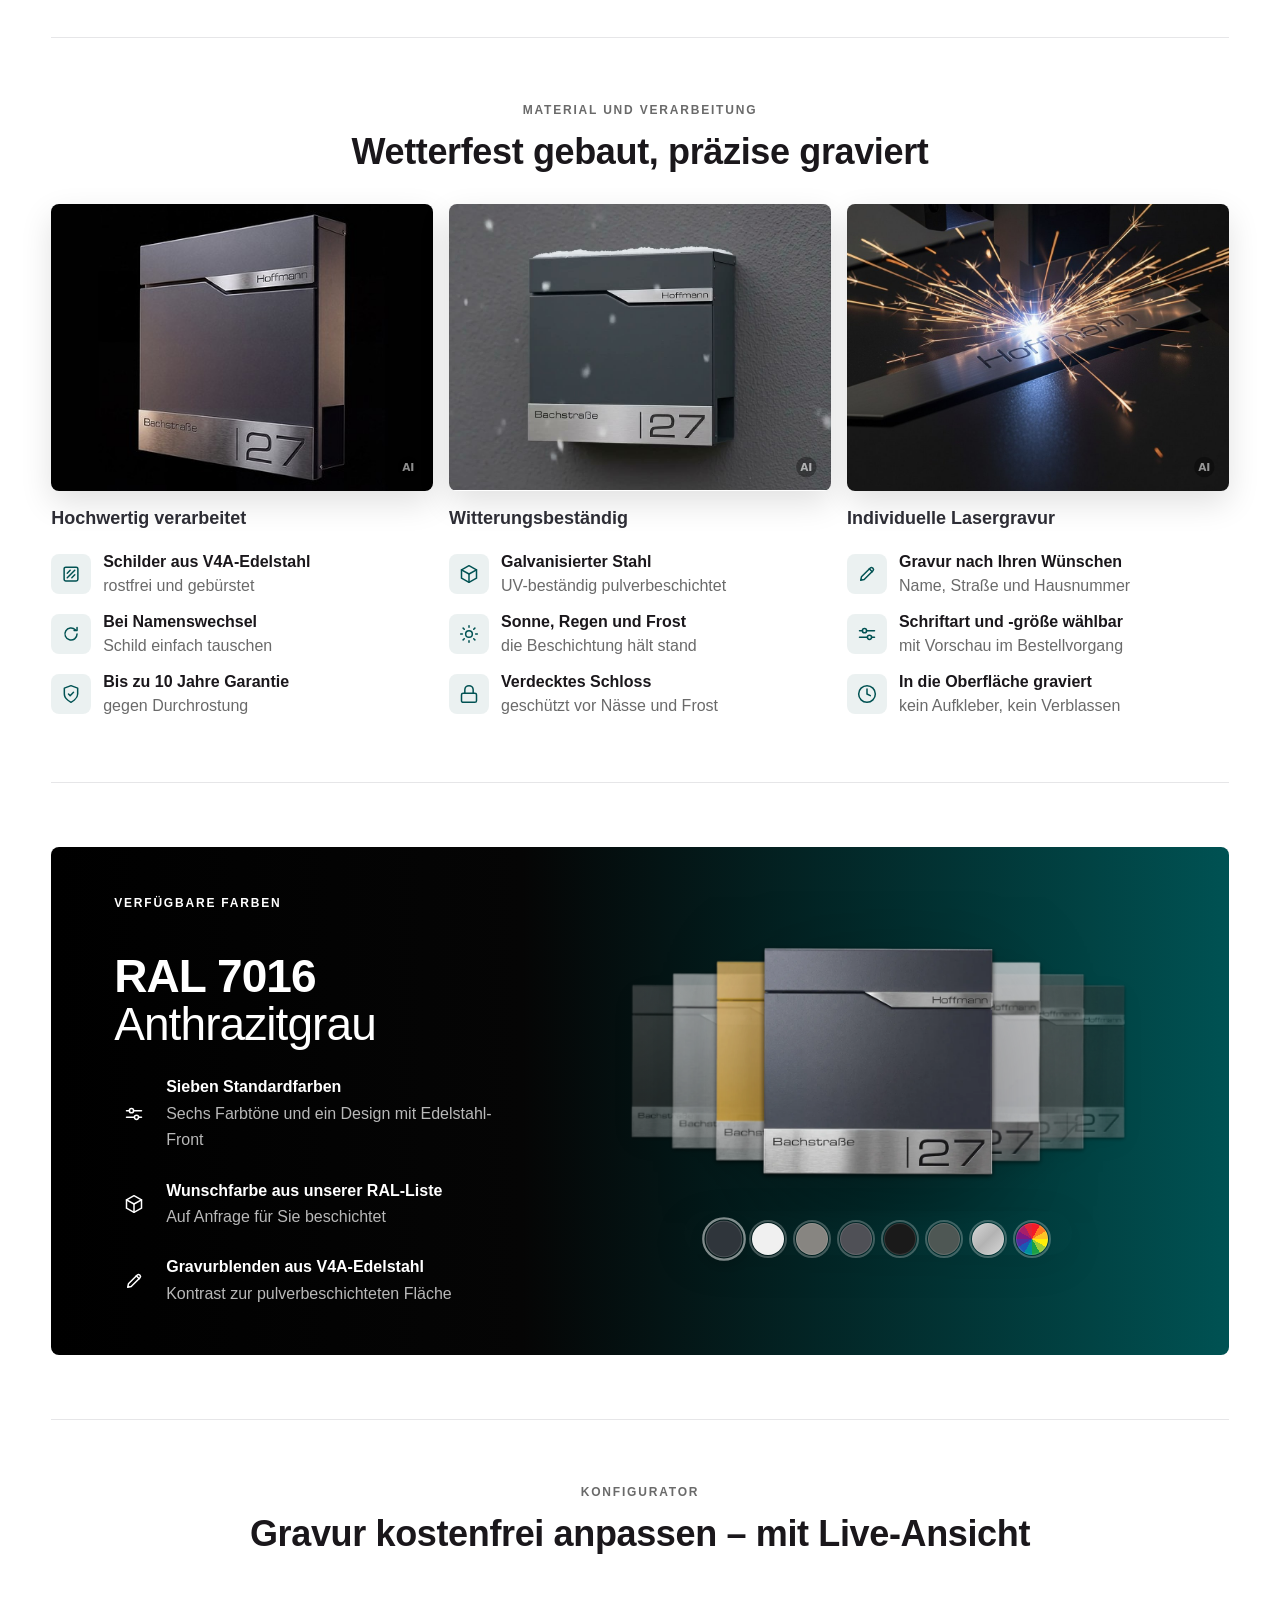
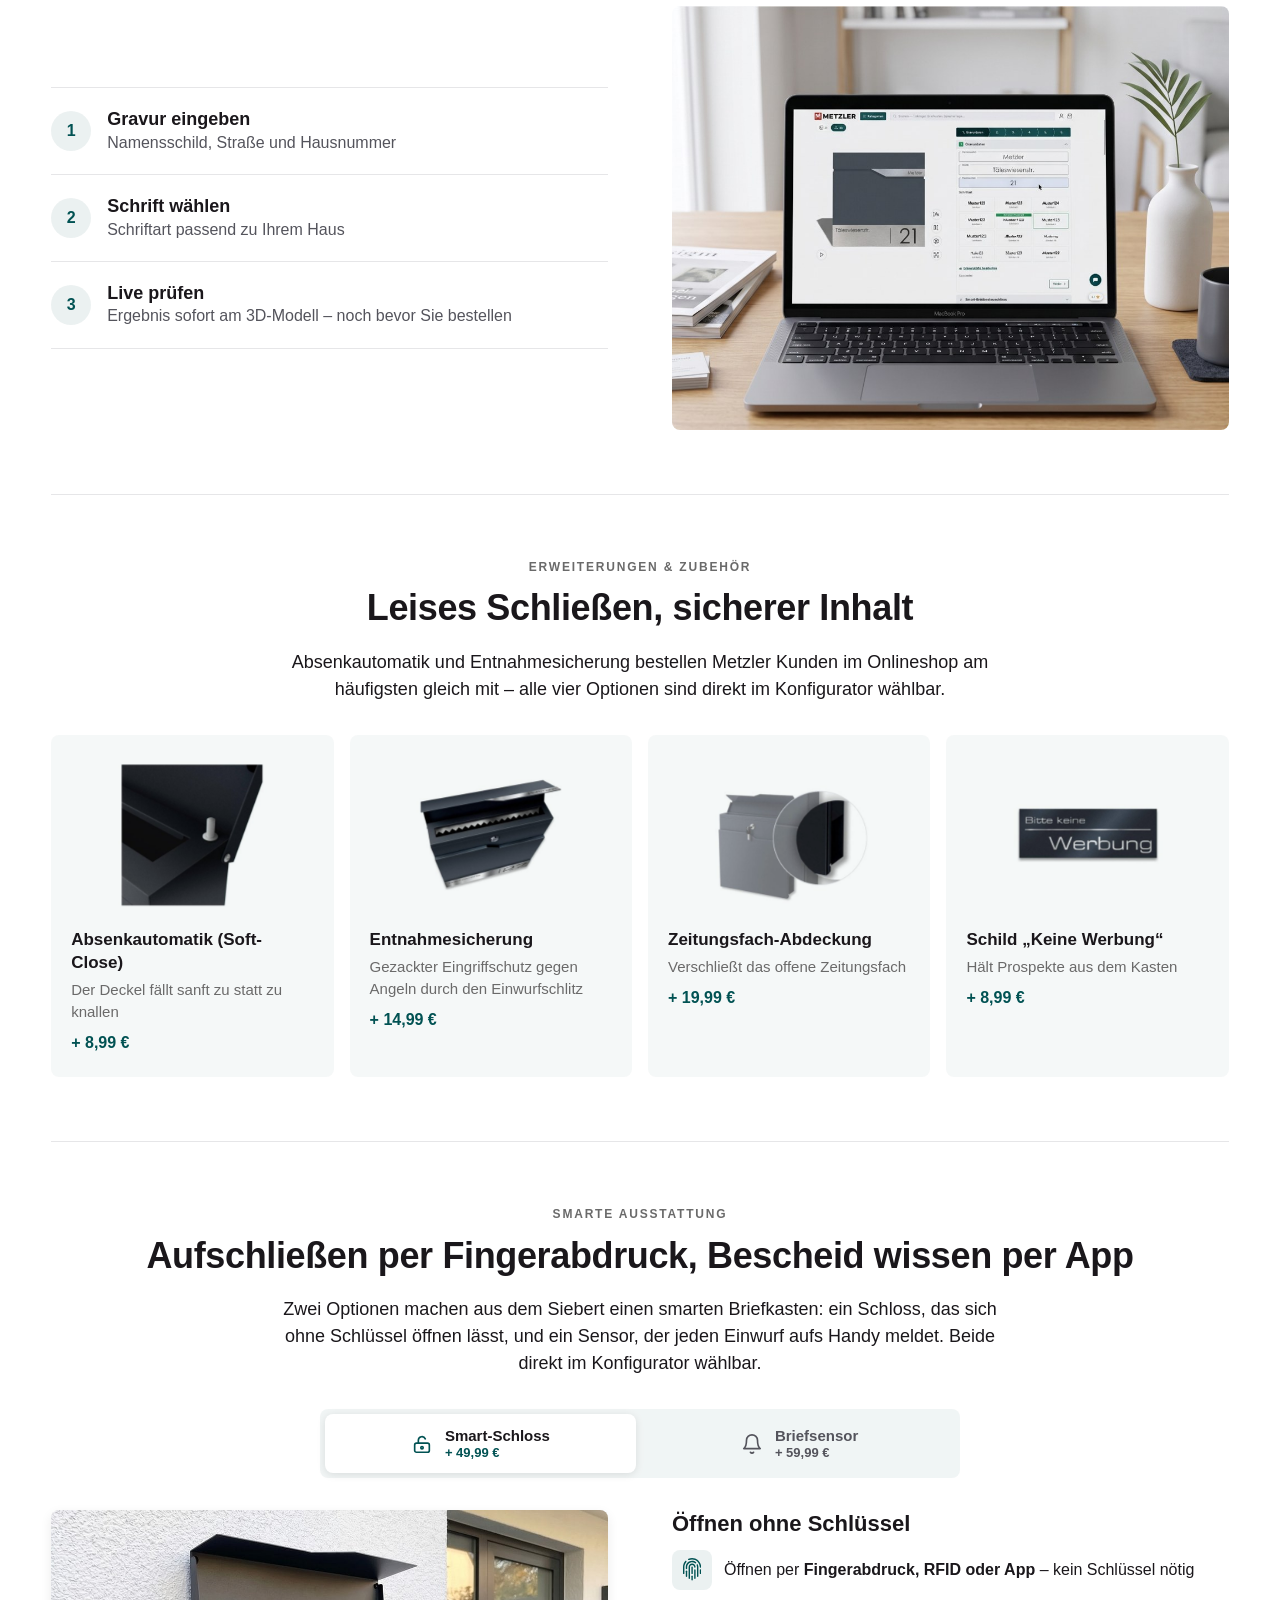
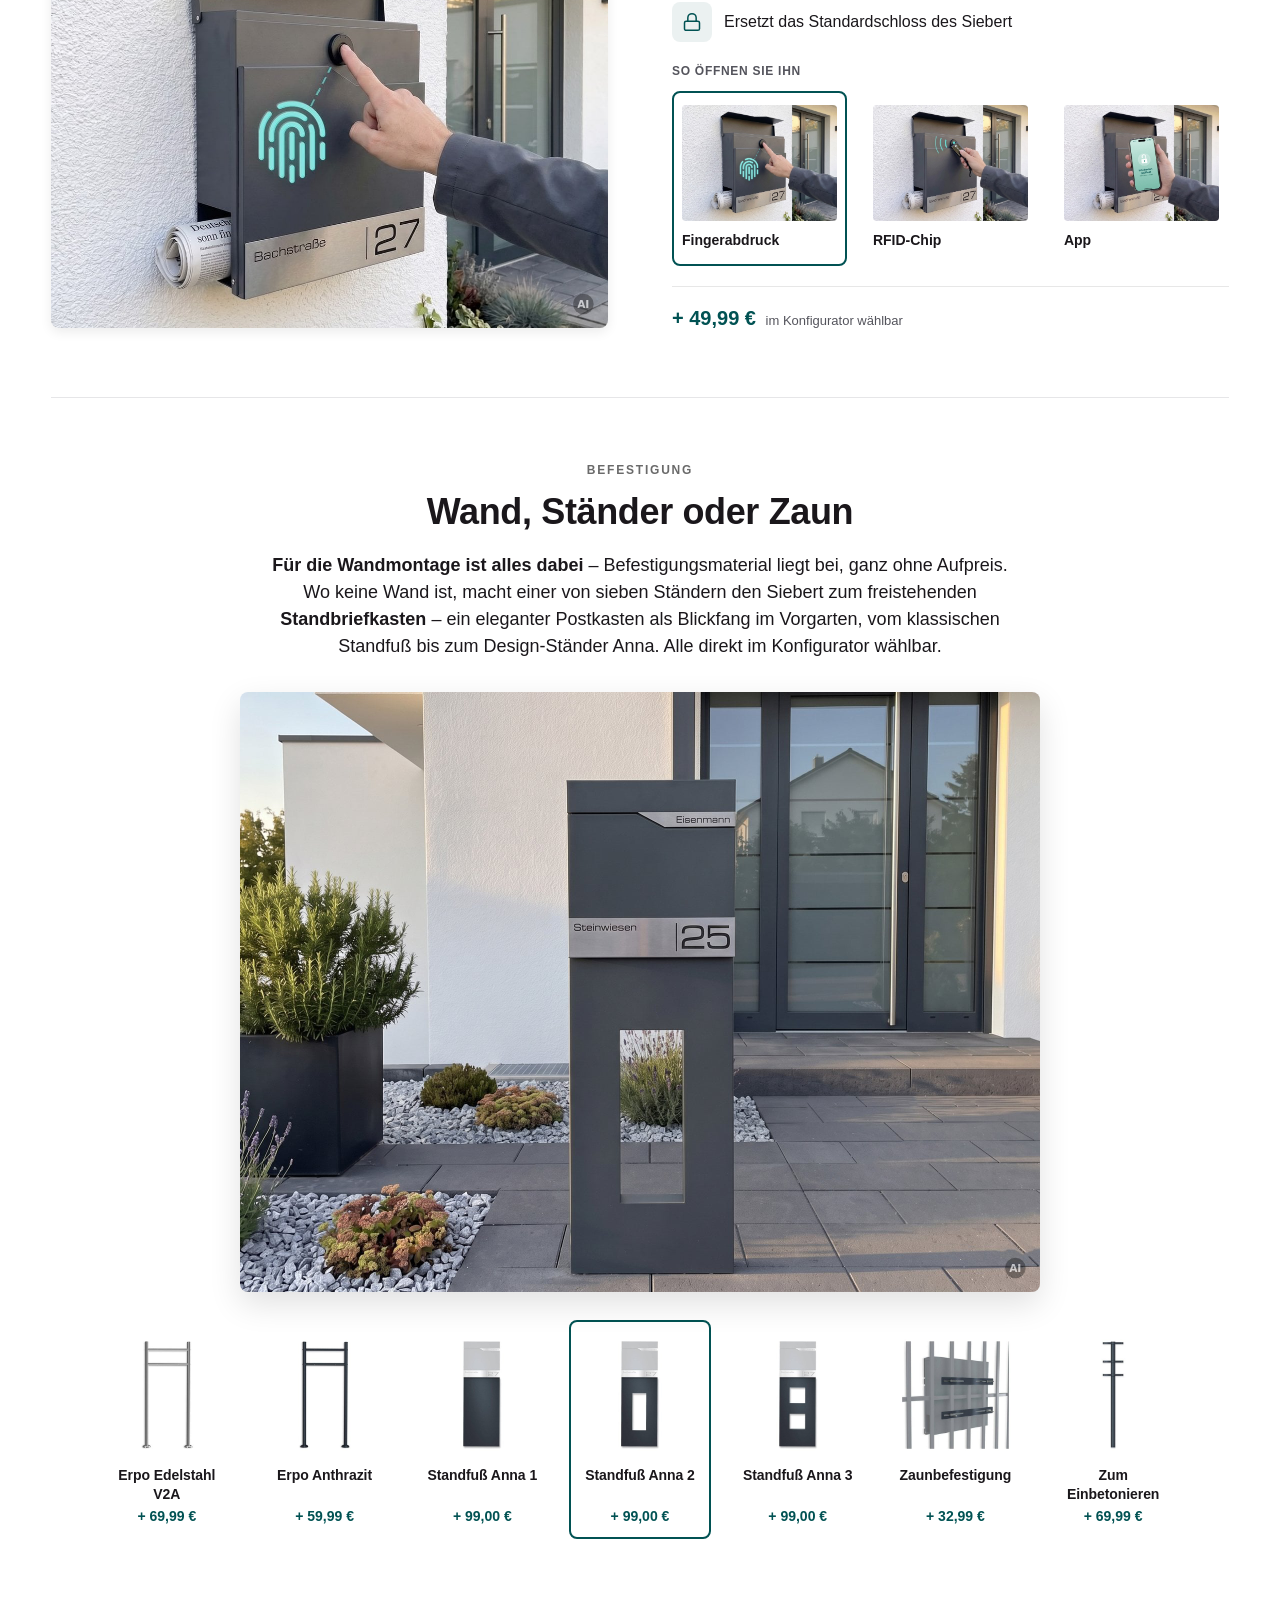
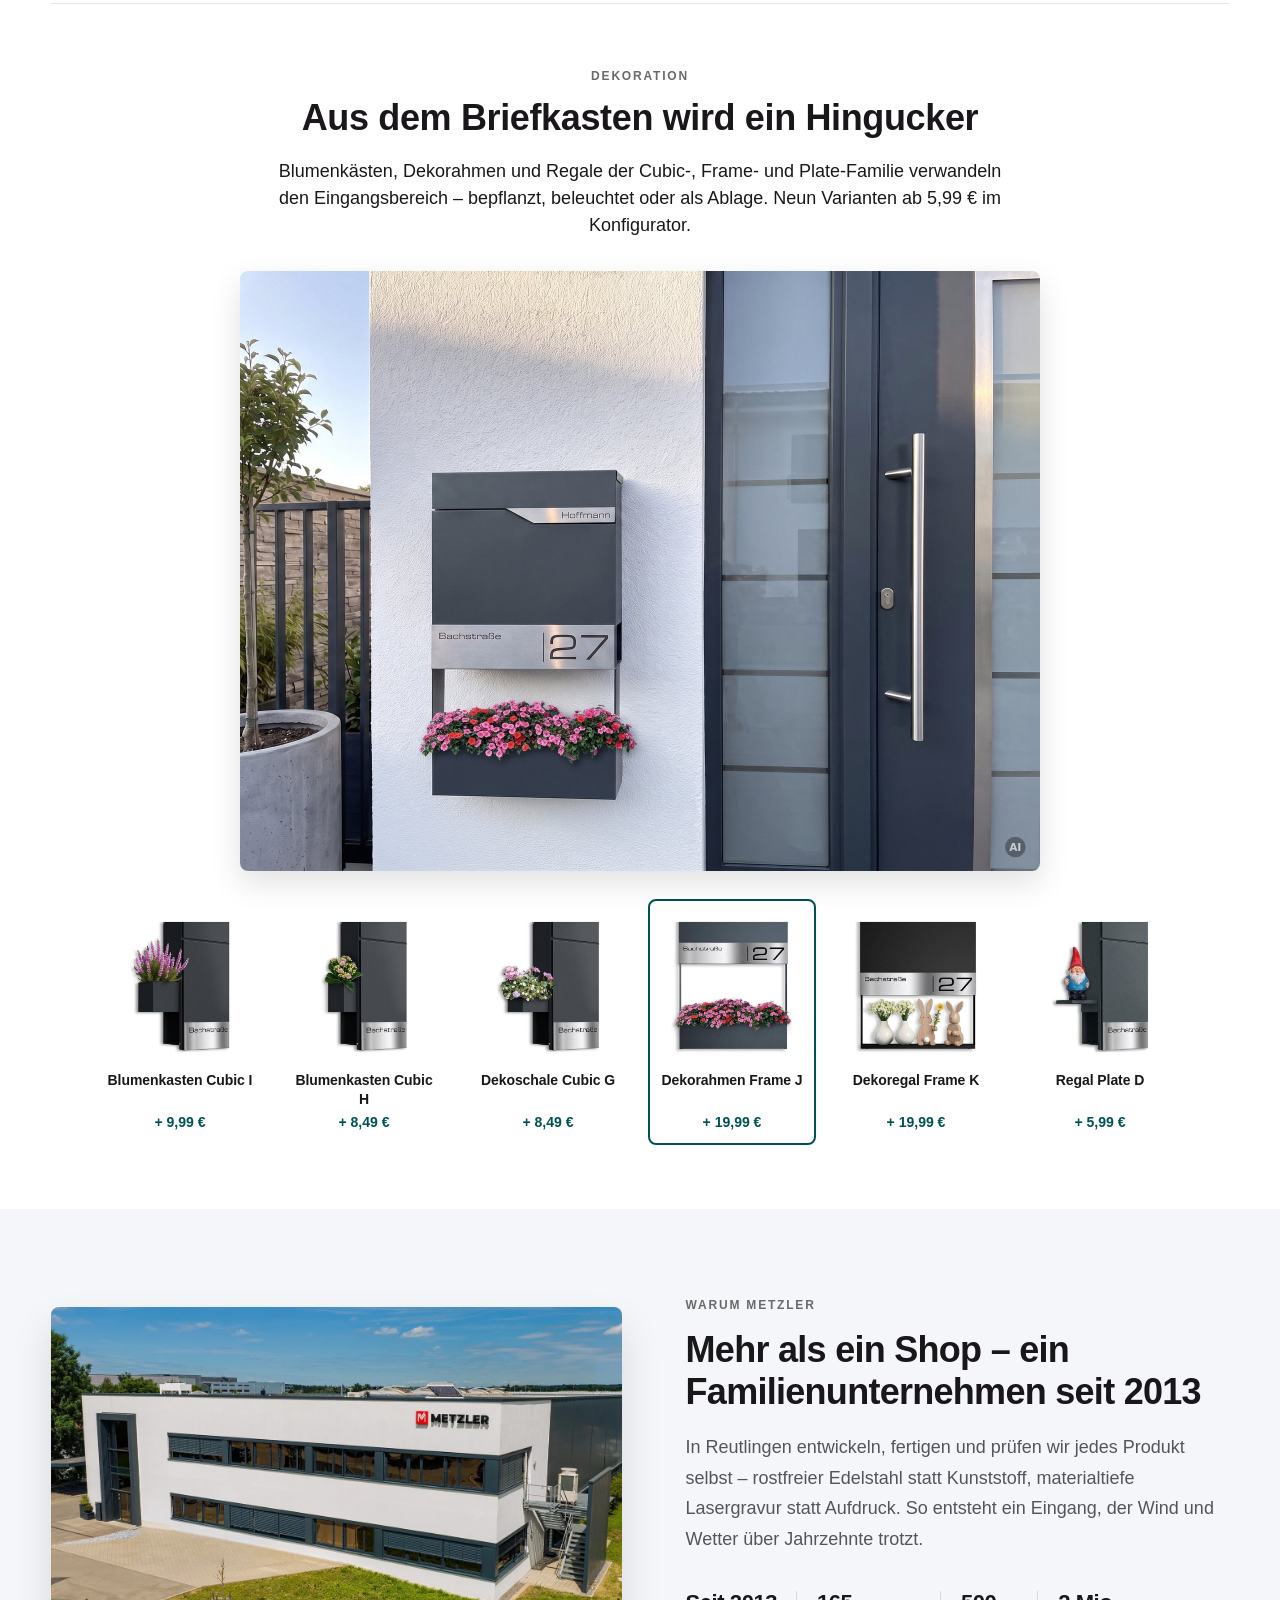
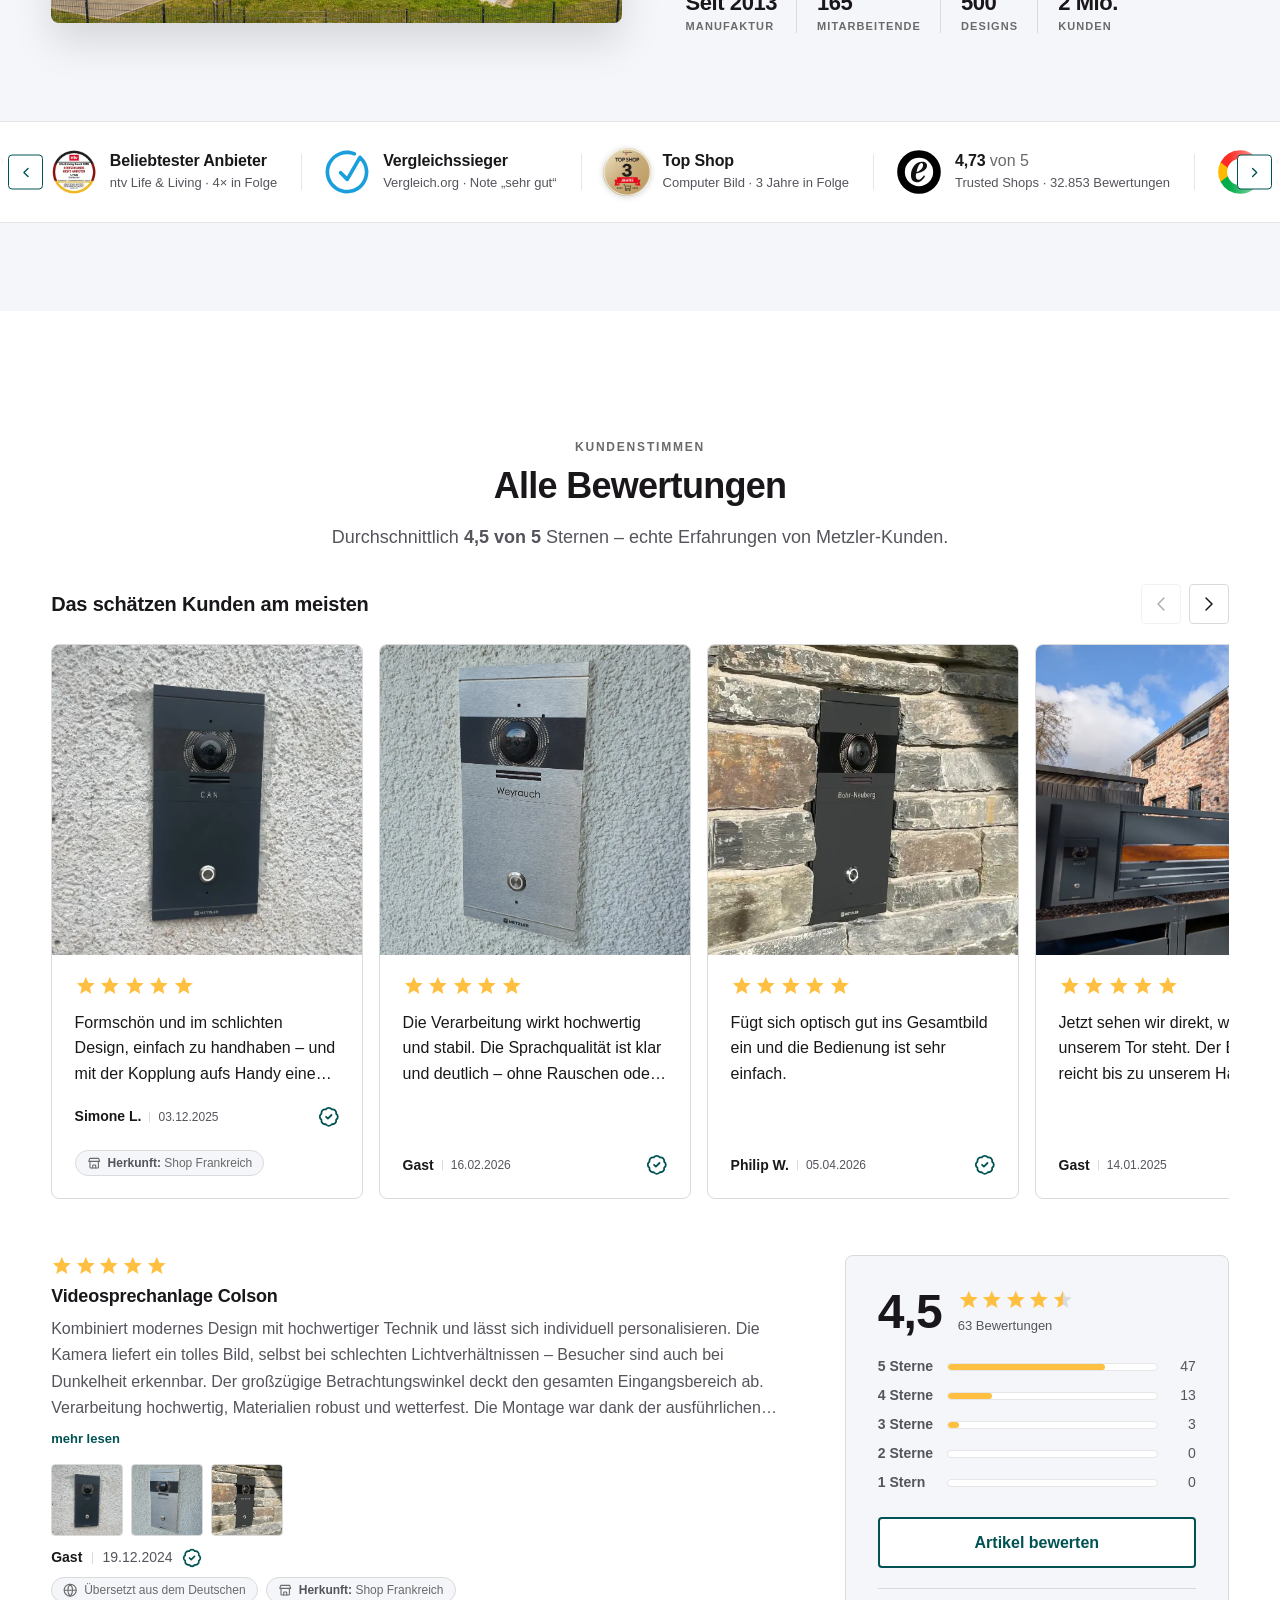
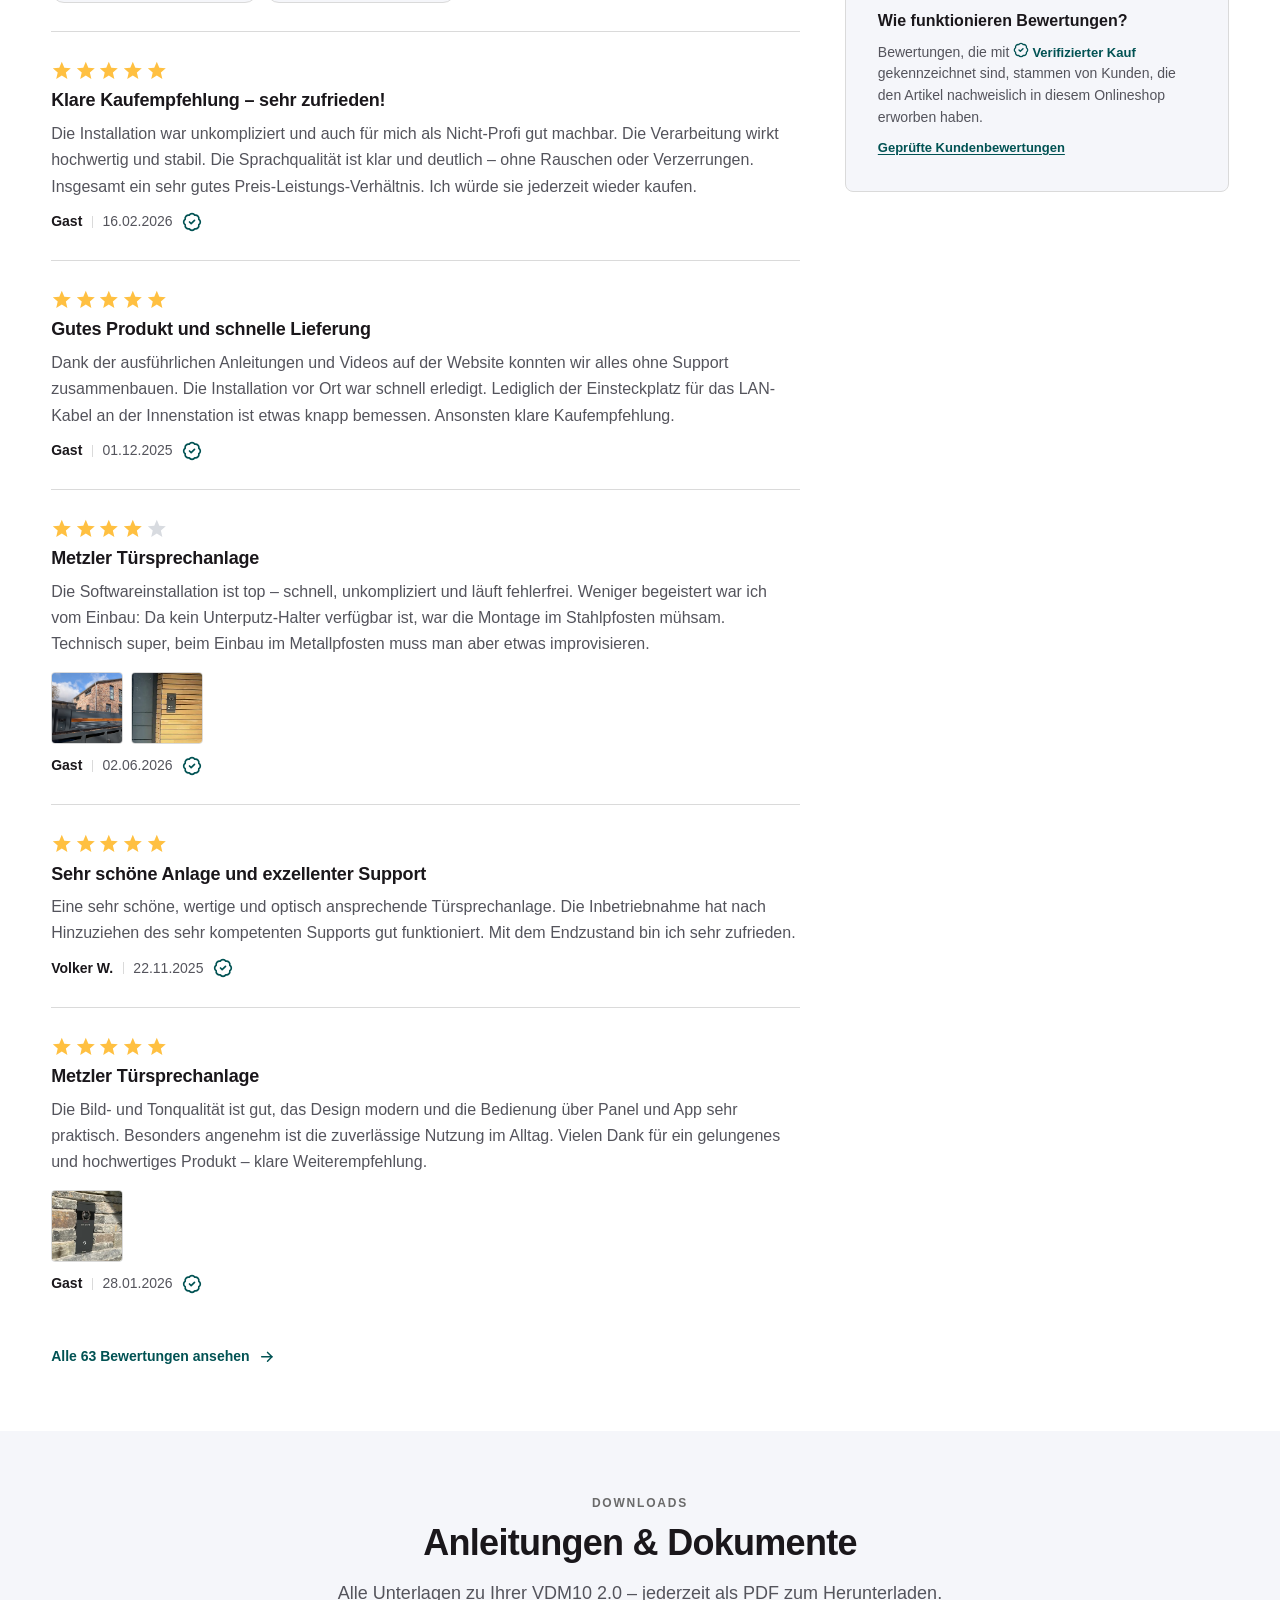
==== commit d05a5b02: "Section dividers everywhere, kit chevrons, proof bar arrows at the edge - Dividers before Verfügbare" ====
--- a/index-desc.html
+++ b/index-desc.html
@@ -20,7 +20,7 @@
 <!-- New PDP sections -->
 <link rel="stylesheet" href="pdp.css?v=35" />
 <!-- Version B – inline build panel -->
-<link rel="stylesheet" href="pdp-b-desc.css?v=160" />
+<link rel="stylesheet" href="pdp-b-desc.css?v=171" />
 <link rel="stylesheet" href="pdp-b-desc-opc.css?v=2" />
 <!-- Prototype variant switch – append ?flow=b (v2) or ?flow=c (v3) to load an alternative
      color-selection flow. Default (no param) renders v1 exactly as-is. Runs in <head> so the
@@ -604,7 +604,7 @@
 
             <!-- 1 · Gravurdaten -->
             <li class="stepr__item" data-step="0" data-key="gravur">
-              <button class="stepr__head" type="button" aria-expanded="false"><span class="stepr__node"><span class="stepr__num">1</span><svg class="stepr__check" viewBox="0 0 24 24" fill="none" stroke="currentColor" stroke-width="3" stroke-linecap="round" stroke-linejoin="round"><path d="M20 6L9 17l-5-5"/></svg></span><span class="stepr__titles"><span class="stepr__title">Gravurdaten</span><span class="stepr__pick" id="bPickGravur">Ohne Gravurtext</span></span><svg class="stepr__chev" viewBox="0 0 24 24" fill="none" stroke="currentColor" stroke-width="2" stroke-linecap="round" stroke-linejoin="round"><path d="M6 9l6 6 6-6"/></svg></button>
+              <button class="stepr__head" type="button" aria-expanded="false"><span class="stepr__node"><span class="stepr__num">1</span><svg class="stepr__check" viewBox="0 0 24 24" fill="none" stroke="currentColor" stroke-width="3" stroke-linecap="round" stroke-linejoin="round"><path d="M20 6L9 17l-5-5"/></svg></span><span class="stepr__titles"><span class="stepr__title">Gravurdaten</span><span class="stepr__pick" id="bPickGravur">Ohne Gravurtext</span></span><svg class="stepr__chev" aria-hidden="true" data-icon="NAV-11-chevron-unten" viewBox="0 0 24 24" fill="none" stroke="currentColor" stroke-width="1.5" stroke-linecap="round" stroke-linejoin="round"><path d="M6.5 9.5l5.5 5.5 5.5-5.5"/></svg></button>
               <div class="stepr__body"><div class="stepr__inner"><div class="stepr__pad">
 <div class="cfg-note"><svg viewBox="0 0 24 24" fill="none" stroke="currentColor" stroke-width="1.8" stroke-linecap="round" stroke-linejoin="round" aria-hidden="true"><circle cx="12" cy="12" r="9"/><path d="M12 8h.01M11 12h1v4h1"/></svg><span class="cfg-note__t">Die Gravur ist <b>kostenfrei</b> – per Laser in Edelstahl, dauerhaft lesbar.</span><button type="button" class="cfg-more" data-info="gravur" aria-haspopup="dialog">So entsteht die Gravur</button></div><div class="cfg-gfields"><label class="cfg-gfield"><span>Namensschild</span><input class="cfg-input" id="bGravName" type="text" maxlength="24" placeholder="z. B. Hoffmann" autocomplete="family-name"></label><label class="cfg-gfield"><span>Straße</span><input class="cfg-input" id="bGravStreet" type="text" maxlength="30" placeholder="z. B. Bachstraße" autocomplete="address-line1"></label><label class="cfg-gfield cfg-gfield--nr"><span>Hausnummer</span><input class="cfg-input" id="bGravNr" type="text" maxlength="6" placeholder="27" inputmode="text"></label></div><div class="cfg-group"><p class="cfg-sublabel">Schriftart</p><div class="cfg-fonts" id="bFonts" role="group" aria-label="Schriftart wählen"><button class="cfg-font" data-font="Schriftart 0" type="button" aria-pressed="false" style="--fs:1.0"><span class="cfg-font__plate"><span class="cfg-font__s" style="font-family:Arial,Helvetica,sans-serif;">Muster123</span></span><span class="cfg-font__n">Schriftart 0</span></button><button class="cfg-font" data-font="Schriftart 1" type="button" aria-pressed="false" style="--fs:1.0"><span class="cfg-font__plate"><span class="cfg-font__s" style="font-family:Arial,Helvetica,sans-serif;font-style:italic">Muster123</span></span><span class="cfg-font__n">Schriftart 1</span></button><button class="cfg-font" data-font="Schriftart 2" type="button" aria-pressed="false" style="--fs:0.95"><span class="cfg-font__plate"><span class="cfg-font__s" style="font-family:'Montserrat',Arial,sans-serif;">Muster123</span></span><span class="cfg-font__n">Schriftart 2</span></button><button class="cfg-font" data-font="Schriftart 4" type="button" aria-pressed="false" style="--fs:1.02"><span class="cfg-font__plate"><span class="cfg-font__s" style="font-family:'Trebuchet MS',Arial,sans-serif;">Muster123</span></span><span class="cfg-font__n">Schriftart 4</span></button><button class="cfg-font is-selected" data-font="Schriftart 7" type="button" aria-pressed="true" style="--fs:0.78"><span class="cfg-font__tag"><span class="cfg-font__tagt"><span class="cfg-font__tagx">Schrift w</span><span class="cfg-font__tagm">W</span>ie Produktbild</span></span><span class="cfg-font__plate"><span class="cfg-font__s" style="font-family:'Michroma',Arial,sans-serif;">Muster123</span></span><span class="cfg-font__n">Schriftart 7</span></button><button class="cfg-font" data-font="Schriftart 8" type="button" aria-pressed="false" style="--fs:1.02"><span class="cfg-font__plate"><span class="cfg-font__s" style="font-family:'Jost',Arial,sans-serif;">Muster123</span></span><span class="cfg-font__n">Schriftart 8</span></button><button class="cfg-font" data-font="Schriftart 9" type="button" aria-pressed="false" style="--fs:0.9"><span class="cfg-font__plate"><span class="cfg-font__s" style="font-family:Verdana,Arial,sans-serif;">Muster123</span></span><span class="cfg-font__n">Schriftart 9</span></button><button class="cfg-font" data-font="Schriftart 15" type="button" aria-pressed="false" style="--fs:1.0"><span class="cfg-font__plate"><span class="cfg-font__s" style="font-family:'Kaushan Script',cursive;">Muster123</span></span><span class="cfg-font__n">Schriftart 15</span></button><button class="cfg-font" data-font="Schriftart 16" type="button" aria-pressed="false" style="--fs:1.25"><span class="cfg-font__plate"><span class="cfg-font__s" style="font-family:'Great Vibes',cursive;">Muster123</span></span><span class="cfg-font__n">Schriftart 16</span></button><button class="cfg-font" data-font="Schriftart 17" type="button" aria-pressed="false" style="--fs:1.22"><span class="cfg-font__plate"><span class="cfg-font__s" style="font-family:'Caveat',cursive;">Muster123</span></span><span class="cfg-font__n">Schriftart 17</span></button><button class="cfg-font" data-font="Schriftart 99" type="button" aria-pressed="false" style="--fs:1.08"><span class="cfg-font__plate"><span class="cfg-font__s" style="font-family:'Times New Roman',Times,serif;">Muster123</span></span><span class="cfg-font__n">Schriftart 99</span></button><button class="cfg-font" data-font="Schriftart 77" type="button" aria-pressed="false" style="--fs:0.95"><span class="cfg-font__plate"><span class="cfg-font__s" style="font-family:Arial,Helvetica,sans-serif;font-style:italic;font-weight:700">Muster123</span></span><span class="cfg-font__n">Schriftart 77</span></button></div></div><details class="cfg-comment"><summary>Kommentar zur Gravur</summary><textarea class="cfg-input" id="bGravNote" rows="2" placeholder="Ausrichtung, Sonderwunsch usw."></textarea></details>
                 <button type="button" class="cfgb-next" data-next>Weiter</button>
@@ -613,7 +613,7 @@
 
             <!-- 2 · Smart-Briefkastenschloss -->
             <li class="stepr__item" data-step="1" data-key="lock">
-              <button class="stepr__head" type="button" aria-expanded="false"><span class="stepr__node"><span class="stepr__num">2</span><svg class="stepr__check" viewBox="0 0 24 24" fill="none" stroke="currentColor" stroke-width="3" stroke-linecap="round" stroke-linejoin="round"><path d="M20 6L9 17l-5-5"/></svg></span><span class="stepr__titles"><span class="stepr__title">Smart-Briefkastenschloss</span><span class="stepr__pick" id="bPickLock">Ohne Smart-Schloss</span></span><svg class="stepr__chev" viewBox="0 0 24 24" fill="none" stroke="currentColor" stroke-width="2" stroke-linecap="round" stroke-linejoin="round"><path d="M6 9l6 6 6-6"/></svg></button>
+              <button class="stepr__head" type="button" aria-expanded="false"><span class="stepr__node"><span class="stepr__num">2</span><svg class="stepr__check" viewBox="0 0 24 24" fill="none" stroke="currentColor" stroke-width="3" stroke-linecap="round" stroke-linejoin="round"><path d="M20 6L9 17l-5-5"/></svg></span><span class="stepr__titles"><span class="stepr__title">Smart-Briefkastenschloss</span><span class="stepr__pick" id="bPickLock">Ohne Smart-Schloss</span></span><svg class="stepr__chev" aria-hidden="true" data-icon="NAV-11-chevron-unten" viewBox="0 0 24 24" fill="none" stroke="currentColor" stroke-width="1.5" stroke-linecap="round" stroke-linejoin="round"><path d="M6.5 9.5l5.5 5.5 5.5-5.5"/></svg></button>
               <div class="stepr__body"><div class="stepr__inner"><div class="stepr__pad">
 <div class="cfg-note cfg-note--link"><button type="button" class="cfg-more" data-info="lock" aria-haspopup="dialog">Mehr zum Smart-Schloss</button></div><div class="cfg-opts"><div class="cfg-choice"><button class="cfg-opt cfg-opt--check" data-extra="Smart Lock" data-group="lock" data-delta="49.99" type="button"><span class="cfg-opt__mark"></span><span class="cfg-opt__thumb" aria-hidden="true"><img src="assets/briefkasten/cfg/metzler-smart-lock-briefkastenschloss-mit-fingerprint-rfid-app.jpg" alt="" loading="lazy"></span><span class="cfg-opt__body"><span class="cfg-opt__name">Metzler Smart Lock</span><span class="cfg-opt__desc">Briefkastenschloss mit Fingerprint, RFID &amp; App</span></span><span class="cfg-opt__price">+49,99 €</span></button></div></div>
                 <button type="button" class="cfgb-next" data-next>Weiter</button>
@@ -622,7 +622,7 @@
 
             <!-- 3 · Funk-Briefkastensensor -->
             <li class="stepr__item" data-step="2" data-key="sensor">
-              <button class="stepr__head" type="button" aria-expanded="false"><span class="stepr__node"><span class="stepr__num">3</span><svg class="stepr__check" viewBox="0 0 24 24" fill="none" stroke="currentColor" stroke-width="3" stroke-linecap="round" stroke-linejoin="round"><path d="M20 6L9 17l-5-5"/></svg></span><span class="stepr__titles"><span class="stepr__title">Funk-Briefkastensensor</span><span class="stepr__pick" id="bPickSensor">Ohne Sensor</span></span><svg class="stepr__chev" viewBox="0 0 24 24" fill="none" stroke="currentColor" stroke-width="2" stroke-linecap="round" stroke-linejoin="round"><path d="M6 9l6 6 6-6"/></svg></button>
+              <button class="stepr__head" type="button" aria-expanded="false"><span class="stepr__node"><span class="stepr__num">3</span><svg class="stepr__check" viewBox="0 0 24 24" fill="none" stroke="currentColor" stroke-width="3" stroke-linecap="round" stroke-linejoin="round"><path d="M20 6L9 17l-5-5"/></svg></span><span class="stepr__titles"><span class="stepr__title">Funk-Briefkastensensor</span><span class="stepr__pick" id="bPickSensor">Ohne Sensor</span></span><svg class="stepr__chev" aria-hidden="true" data-icon="NAV-11-chevron-unten" viewBox="0 0 24 24" fill="none" stroke="currentColor" stroke-width="1.5" stroke-linecap="round" stroke-linejoin="round"><path d="M6.5 9.5l5.5 5.5 5.5-5.5"/></svg></button>
               <div class="stepr__body"><div class="stepr__inner"><div class="stepr__pad">
 <div class="cfg-note cfg-note--link"><button type="button" class="cfg-more" data-info="sensor" aria-haspopup="dialog">Mehr zum Briefsensor</button></div><div class="cfg-opts"><div class="cfg-choice"><button class="cfg-opt cfg-opt--check" data-extra="Briefsensor" data-group="sensor" data-delta="59.99" type="button"><span class="cfg-opt__mark"></span><span class="cfg-opt__thumb" aria-hidden="true"><img src="assets/briefkasten/cfg/zustellbenachrichtigung-briefkasten.jpg" alt="" loading="lazy"></span><span class="cfg-opt__body"><span class="cfg-opt__name">Zustell&shy;benach&shy;richtigung Briefkasten</span><span class="cfg-opt__desc">Funk-Sensor mit WLAN-Empfänger</span></span><span class="cfg-opt__price">+59,99 €</span></button></div></div>
                 <button type="button" class="cfgb-next" data-next>Weiter</button>
@@ -631,7 +631,7 @@
 
             <!-- 4 · Befestigung -->
             <li class="stepr__item" data-step="3" data-key="mount">
-              <button class="stepr__head" type="button" aria-expanded="false"><span class="stepr__node"><span class="stepr__num">4</span><svg class="stepr__check" viewBox="0 0 24 24" fill="none" stroke="currentColor" stroke-width="3" stroke-linecap="round" stroke-linejoin="round"><path d="M20 6L9 17l-5-5"/></svg></span><span class="stepr__titles"><span class="stepr__title">Befestigung</span><span class="stepr__pick" id="bPickMount">Wandmontage · inklusive</span></span><svg class="stepr__chev" viewBox="0 0 24 24" fill="none" stroke="currentColor" stroke-width="2" stroke-linecap="round" stroke-linejoin="round"><path d="M6 9l6 6 6-6"/></svg></button>
+              <button class="stepr__head" type="button" aria-expanded="false"><span class="stepr__node"><span class="stepr__num">4</span><svg class="stepr__check" viewBox="0 0 24 24" fill="none" stroke="currentColor" stroke-width="3" stroke-linecap="round" stroke-linejoin="round"><path d="M20 6L9 17l-5-5"/></svg></span><span class="stepr__titles"><span class="stepr__title">Befestigung</span><span class="stepr__pick" id="bPickMount">Wandmontage · inklusive</span></span><svg class="stepr__chev" aria-hidden="true" data-icon="NAV-11-chevron-unten" viewBox="0 0 24 24" fill="none" stroke="currentColor" stroke-width="1.5" stroke-linecap="round" stroke-linejoin="round"><path d="M6.5 9.5l5.5 5.5 5.5-5.5"/></svg></button>
               <div class="stepr__body"><div class="stepr__inner"><div class="stepr__pad">
 <div class="cfg-note"><svg viewBox="0 0 24 24" fill="none" stroke="currentColor" stroke-width="1.8" stroke-linecap="round" stroke-linejoin="round" aria-hidden="true"><circle cx="12" cy="12" r="9"/><path d="M12 8h.01M11 12h1v4h1"/></svg><span class="cfg-note__t">Wandmontage-Material liegt bei. Wählen Sie <b>maximal 1</b> Alternative:</span><button type="button" class="cfg-more" data-info="mount" aria-haspopup="dialog">Wand, Ständer oder Zaun</button></div><div class="cfg-opts cfg-opts--grid" id="bMount" role="group" aria-label="Befestigung wählen – maximal eine"><div class="cfg-choice"><button class="cfg-opt" data-mount="Briefkastenständer Erpo · Edelstahl" data-delta="69.99" type="button"><span class="cfg-opt__mark"></span><span class="cfg-opt__thumb" aria-hidden="true"><img src="assets/briefkasten/cfg/metzler-briefkastenstaender-v2a-edelstahl-rostfrei-erpo.png" alt="" loading="lazy"></span><span class="cfg-opt__body"><span class="cfg-opt__name">Briefkastenständer Erpo · Edelstahl</span><span class="cfg-opt__desc">V2A-Edelstahl, Gesamthöhe 120 cm</span></span><span class="cfg-opt__price">+69,99 €</span></button></div><div class="cfg-choice"><button class="cfg-opt" data-mount="Briefkastenständer Erpo · Anthrazit" data-delta="59.99" type="button"><span class="cfg-opt__mark"></span><span class="cfg-opt__thumb" aria-hidden="true"><img src="assets/briefkasten/cfg/metzler-staender-standfuss-anthrazit-fuer-briefkasten-postbox-briefkastenstaender-erpo.jpg" alt="" loading="lazy"></span><span class="cfg-opt__body"><span class="cfg-opt__name">Briefkastenständer Erpo · Anthrazit</span><span class="cfg-opt__desc">RAL 7016, Gesamthöhe 120 cm</span></span><span class="cfg-opt__price">+59,99 €</span></button></div><div class="cfg-choice"><button class="cfg-opt" data-mount="Zaunbefestigung · Anthrazit" data-delta="32.99" type="button"><span class="cfg-opt__mark"></span><span class="cfg-opt__thumb" aria-hidden="true"><img src="assets/briefkasten/cfg/zaunbefestigung-fuer-briefkaesten-in-anthrazit.jpg" alt="" loading="lazy"></span><span class="cfg-opt__body"><span class="cfg-opt__name">Zaunbefestigung · Anthrazit</span><span class="cfg-opt__desc">Hält den Siebert sicher am Zaun</span></span><span class="cfg-opt__price">+32,99 €</span></button></div><div class="cfg-choice"><button class="cfg-opt" data-mount="Ständer zum Einbetonieren · Anthrazit" data-delta="69.99" type="button"><span class="cfg-opt__mark"></span><span class="cfg-opt__thumb" aria-hidden="true"><img src="assets/briefkasten/cfg/metzler-briefkastenstaender-universell-zum-einbetonieren-in-anthrazit.jpg" alt="" loading="lazy"></span><span class="cfg-opt__body"><span class="cfg-opt__name">Ständer zum Einbetonieren · Anthrazit</span><span class="cfg-opt__desc">Universell, fest im Boden verankert</span></span><span class="cfg-opt__price">+69,99 €</span></button></div><div class="cfg-choice"><button class="cfg-opt" data-mount="Briefkastenständer Anna 1 · Anthrazit" data-delta="99" type="button"><span class="cfg-opt__mark"></span><span class="cfg-opt__thumb" aria-hidden="true"><img src="assets/briefkasten/cfg/metzler-briefkastenstaender-in-ral-7016-anthrazit-design-standfuss-rostfrei-anna-1.jpg" alt="" loading="lazy"></span><span class="cfg-opt__body"><span class="cfg-opt__name">Briefkastenständer Anna 1 · Anthrazit</span><span class="cfg-opt__desc">Design-Standfuß, rostfrei</span></span><span class="cfg-opt__price">+99,00 €</span></button></div><div class="cfg-choice"><button class="cfg-opt" data-mount="Briefkastenständer Anna 2 · Anthrazit" data-delta="99" type="button"><span class="cfg-opt__mark"></span><span class="cfg-opt__thumb" aria-hidden="true"><img src="assets/briefkasten/cfg/metzler-briefkastenstaender-in-ral-7016-anthrazit-design-standfuss-rostfrei-anna-2.jpg" alt="" loading="lazy"></span><span class="cfg-opt__body"><span class="cfg-opt__name">Briefkastenständer Anna 2 · Anthrazit</span><span class="cfg-opt__desc">Design-Standfuß, rostfrei</span></span><span class="cfg-opt__price">+99,00 €</span></button></div><div class="cfg-choice"><button class="cfg-opt" data-mount="Briefkastenständer Anna 3 · Anthrazit" data-delta="99" type="button"><span class="cfg-opt__mark"></span><span class="cfg-opt__thumb" aria-hidden="true"><img src="assets/briefkasten/cfg/metzler-briefkastenstaender-in-ral-7016-anthrazit-design-standfuss-rostfrei-anna-3.jpg" alt="" loading="lazy"></span><span class="cfg-opt__body"><span class="cfg-opt__name">Briefkastenständer Anna 3 · Anthrazit</span><span class="cfg-opt__desc">Design-Standfuß, rostfrei</span></span><span class="cfg-opt__price">+99,00 €</span></button></div></div>
                 <button type="button" class="cfgb-next" data-next>Weiter</button>
@@ -640,7 +640,7 @@
 
             <!-- 5 · Erweiterungen & Zubehör -->
             <li class="stepr__item" data-step="4" data-key="zubehoer">
-              <button class="stepr__head" type="button" aria-expanded="false"><span class="stepr__node"><span class="stepr__num">5</span><svg class="stepr__check" viewBox="0 0 24 24" fill="none" stroke="currentColor" stroke-width="3" stroke-linecap="round" stroke-linejoin="round"><path d="M20 6L9 17l-5-5"/></svg></span><span class="stepr__titles"><span class="stepr__title">Erweiterungen &amp; Zubehör</span><span class="stepr__pick" id="bPickExtras">Kein Zubehör</span></span><svg class="stepr__chev" viewBox="0 0 24 24" fill="none" stroke="currentColor" stroke-width="2" stroke-linecap="round" stroke-linejoin="round"><path d="M6 9l6 6 6-6"/></svg></button>
+              <button class="stepr__head" type="button" aria-expanded="false"><span class="stepr__node"><span class="stepr__num">5</span><svg class="stepr__check" viewBox="0 0 24 24" fill="none" stroke="currentColor" stroke-width="3" stroke-linecap="round" stroke-linejoin="round"><path d="M20 6L9 17l-5-5"/></svg></span><span class="stepr__titles"><span class="stepr__title">Erweiterungen &amp; Zubehör</span><span class="stepr__pick" id="bPickExtras">Kein Zubehör</span></span><svg class="stepr__chev" aria-hidden="true" data-icon="NAV-11-chevron-unten" viewBox="0 0 24 24" fill="none" stroke="currentColor" stroke-width="1.5" stroke-linecap="round" stroke-linejoin="round"><path d="M6.5 9.5l5.5 5.5 5.5-5.5"/></svg></button>
               <div class="stepr__body"><div class="stepr__inner"><div class="stepr__pad">
 <div class="cfg-note cfg-note--link"><button type="button" class="cfg-more" data-info="zubehoer" aria-haspopup="dialog">Mehr zu den Erweiterungen</button></div><div class="cfg-opts cfg-opts--grid"><div class="cfg-choice"><button class="cfg-opt cfg-opt--check" data-extra="Absenkautomatik (Soft-Close)" data-group="zubehoer" data-delta="8.99" type="button"><span class="cfg-opt__mark"></span><span class="cfg-opt__thumb" aria-hidden="true"><img src="assets/briefkasten/cfg/briefkastendeckel-absenkautomatik.jpg" alt="" loading="lazy"></span><span class="cfg-opt__body"><span class="cfg-opt__name">Absenkautomatik (Soft-Close)</span><span class="cfg-opt__desc">Der Deckel fällt sanft zu statt zu knallen</span></span><span class="cfg-opt__price">+8,99 €</span></button><div class="cfg-choice__qty"><span class="cfg-choice__qtyl">Menge</span><span class="cfg-opt__qty"><button type="button" data-qd="-1" data-target="extra:Absenkautomatik (Soft-Close)" aria-label="weniger">−</button><span data-qtyfor="Absenkautomatik (Soft-Close)">1</span><button type="button" data-qd="1" data-target="extra:Absenkautomatik (Soft-Close)" aria-label="mehr">+</button></span></div></div><div class="cfg-choice"><button class="cfg-opt cfg-opt--check" data-extra="Eingriffschutz · Edelstahl" data-group="zubehoer" data-delta="14.99" type="button"><span class="cfg-opt__mark"></span><span class="cfg-opt__thumb" aria-hidden="true"><img src="assets/briefkasten/cfg/entnahmesicherung-aus-edelstahl-gezackter-entnahmeschutz-330mm-laenge~2.jpg" alt="" loading="lazy"></span><span class="cfg-opt__body"><span class="cfg-opt__name">Eingriffschutz · Edelstahl</span><span class="cfg-opt__desc">Gezackt – schützt vor Angeln durch den Schlitz</span></span><span class="cfg-opt__price">+14,99 €</span></button><div class="cfg-choice__qty"><span class="cfg-choice__qtyl">Menge</span><span class="cfg-opt__qty"><button type="button" data-qd="-1" data-target="extra:Eingriffschutz · Edelstahl" aria-label="weniger">−</button><span data-qtyfor="Eingriffschutz · Edelstahl">1</span><button type="button" data-qd="1" data-target="extra:Eingriffschutz · Edelstahl" aria-label="mehr">+</button></span></div></div><div class="cfg-choice"><button class="cfg-opt cfg-opt--check" data-extra="Zeitungsfach-Abdeckung · Anthrazit" data-group="zubehoer" data-delta="19.99" type="button"><span class="cfg-opt__mark"></span><span class="cfg-opt__thumb" aria-hidden="true"><img src="assets/briefkasten/cfg/abdeckung-fuer-zeitungsfach-in-ral-7016-anthrazitgrau-beidseitig-verwendbar.jpg" alt="" loading="lazy"></span><span class="cfg-opt__body"><span class="cfg-opt__name">Zeitungsfach-Abdeckung · Anthrazit</span><span class="cfg-opt__desc">Beidseitig verwendbar</span></span><span class="cfg-opt__price">+19,99 €</span></button><div class="cfg-choice__qty"><span class="cfg-choice__qtyl">Menge</span><span class="cfg-opt__qty"><button type="button" data-qd="-1" data-target="extra:Zeitungsfach-Abdeckung · Anthrazit" aria-label="weniger">−</button><span data-qtyfor="Zeitungsfach-Abdeckung · Anthrazit">1</span><button type="button" data-qd="1" data-target="extra:Zeitungsfach-Abdeckung · Anthrazit" aria-label="mehr">+</button></span></div></div><div class="cfg-choice"><button class="cfg-opt cfg-opt--check" data-extra="Reiniger für Edelstahl &amp; Pulverbeschichtung" data-group="zubehoer" data-delta="9.99" type="button"><span class="cfg-opt__mark"></span><span class="cfg-opt__thumb" aria-hidden="true"><img src="assets/briefkasten/cfg/metzler-reiniger-fuer-pulverbeschichtete-oberflaechen-edelstahl.jpg" alt="" loading="lazy"></span><span class="cfg-opt__body"><span class="cfg-opt__name">Reiniger für Edelstahl &amp; Pulverbeschichtung</span><span class="cfg-opt__desc">Werterhalt der Oberfläche</span></span><span class="cfg-opt__price">+9,99 €</span></button><div class="cfg-choice__qty"><span class="cfg-choice__qtyl">Menge</span><span class="cfg-opt__qty"><button type="button" data-qd="-1" data-target="extra:Reiniger für Edelstahl &amp; Pulverbeschichtung" aria-label="weniger">−</button><span data-qtyfor="Reiniger für Edelstahl &amp; Pulverbeschichtung">1</span><button type="button" data-qd="1" data-target="extra:Reiniger für Edelstahl &amp; Pulverbeschichtung" aria-label="mehr">+</button></span></div></div><div class="cfg-choice"><button class="cfg-opt cfg-opt--check" data-extra="Schild „Bitte keine Werbung“ · Edelstahl" data-group="zubehoer" data-delta="8.99" type="button"><span class="cfg-opt__mark"></span><span class="cfg-opt__thumb" aria-hidden="true"><img src="assets/briefkasten/cfg/metzler-briefkastenschild-bitte-keine-werbung-edelstahl-v2a-gebuerstet.jpg" alt="" loading="lazy"></span><span class="cfg-opt__body"><span class="cfg-opt__name">Schild „Bitte keine Werbung“ · Edelstahl</span><span class="cfg-opt__desc">V2A, gebürstet</span></span><span class="cfg-opt__price">+8,99 €</span></button><div class="cfg-choice__qty"><span class="cfg-choice__qtyl">Menge</span><span class="cfg-opt__qty"><button type="button" data-qd="-1" data-target="extra:Schild „Bitte keine Werbung“ · Edelstahl" aria-label="weniger">−</button><span data-qtyfor="Schild „Bitte keine Werbung“ · Edelstahl">1</span><button type="button" data-qd="1" data-target="extra:Schild „Bitte keine Werbung“ · Edelstahl" aria-label="mehr">+</button></span></div></div><div class="cfg-choice"><button class="cfg-opt cfg-opt--check" data-extra="Schild „Bitte keine Werbung“ · Anthrazit" data-group="zubehoer" data-delta="8.99" type="button"><span class="cfg-opt__mark"></span><span class="cfg-opt__thumb" aria-hidden="true"><img src="assets/briefkasten/cfg/metzler-briefkastenschild-bitte-keine-werbung-anthrazitgrau-ral7016-pulverbeschichtet.jpg" alt="" loading="lazy"></span><span class="cfg-opt__body"><span class="cfg-opt__name">Schild „Bitte keine Werbung“ · Anthrazit</span><span class="cfg-opt__desc">RAL 7016, pulverbeschichtet</span></span><span class="cfg-opt__price">+8,99 €</span></button><div class="cfg-choice__qty"><span class="cfg-choice__qtyl">Menge</span><span class="cfg-opt__qty"><button type="button" data-qd="-1" data-target="extra:Schild „Bitte keine Werbung“ · Anthrazit" aria-label="weniger">−</button><span data-qtyfor="Schild „Bitte keine Werbung“ · Anthrazit">1</span><button type="button" data-qd="1" data-target="extra:Schild „Bitte keine Werbung“ · Anthrazit" aria-label="mehr">+</button></span></div></div><div class="cfg-choice"><button class="cfg-opt cfg-opt--check" data-extra="Schild „Bitte keine Werbung …“ · Edelstahl" data-group="zubehoer" data-delta="8.99" type="button"><span class="cfg-opt__mark"></span><span class="cfg-opt__thumb" aria-hidden="true"><img src="assets/briefkasten/cfg/metzler-briefkastenschild-bitte-keine-werbung-edelstahl-va-gebuerstet-selbstklebend.jpg" alt="" loading="lazy"></span><span class="cfg-opt__body"><span class="cfg-opt__name">Schild „Bitte keine Werbung …“ · Edelstahl</span><span class="cfg-opt__desc">Selbstklebend</span></span><span class="cfg-opt__price">+8,99 €</span></button><div class="cfg-choice__qty"><span class="cfg-choice__qtyl">Menge</span><span class="cfg-opt__qty"><button type="button" data-qd="-1" data-target="extra:Schild „Bitte keine Werbung …“ · Edelstahl" aria-label="weniger">−</button><span data-qtyfor="Schild „Bitte keine Werbung …“ · Edelstahl">1</span><button type="button" data-qd="1" data-target="extra:Schild „Bitte keine Werbung …“ · Edelstahl" aria-label="mehr">+</button></span></div></div><div class="cfg-choice"><button class="cfg-opt cfg-opt--check" data-extra="Schild „Bitte keine Werbung …“ · Anthrazit" data-group="zubehoer" data-delta="8.99" type="button"><span class="cfg-opt__mark"></span><span class="cfg-opt__thumb" aria-hidden="true"><img src="assets/briefkasten/cfg/metzler-briefkastenschild-bitte-keine-werbung-anthrazitgrau-ral-7016-pulverbeschichtet.jpg" alt="" loading="lazy"></span><span class="cfg-opt__body"><span class="cfg-opt__name">Schild „Bitte keine Werbung …“ · Anthrazit</span><span class="cfg-opt__desc">Selbstklebend</span></span><span class="cfg-opt__price">+8,99 €</span></button><div class="cfg-choice__qty"><span class="cfg-choice__qtyl">Menge</span><span class="cfg-opt__qty"><button type="button" data-qd="-1" data-target="extra:Schild „Bitte keine Werbung …“ · Anthrazit" aria-label="weniger">−</button><span data-qtyfor="Schild „Bitte keine Werbung …“ · Anthrazit">1</span><button type="button" data-qd="1" data-target="extra:Schild „Bitte keine Werbung …“ · Anthrazit" aria-label="mehr">+</button></span></div></div><div class="cfg-choice"><button class="cfg-opt cfg-opt--check" data-extra="Schild „Bitte keine Werbung“ · Edelstahl (klein)" data-group="zubehoer" data-delta="8.99" type="button"><span class="cfg-opt__mark"></span><span class="cfg-opt__thumb" aria-hidden="true"><img src="assets/briefkasten/cfg/metzler-briefkastenschild-bitte-keine-werbung-edelstahl-v2a-gebuerstet_1.jpg" alt="" loading="lazy"></span><span class="cfg-opt__body"><span class="cfg-opt__name">Schild „Bitte keine Werbung“ · Edelstahl (klein)</span><span class="cfg-opt__desc">V2A, gebürstet</span></span><span class="cfg-opt__price">+8,99 €</span></button><div class="cfg-choice__qty"><span class="cfg-choice__qtyl">Menge</span><span class="cfg-opt__qty"><button type="button" data-qd="-1" data-target="extra:Schild „Bitte keine Werbung“ · Edelstahl (klein)" aria-label="weniger">−</button><span data-qtyfor="Schild „Bitte keine Werbung“ · Edelstahl (klein)">1</span><button type="button" data-qd="1" data-target="extra:Schild „Bitte keine Werbung“ · Edelstahl (klein)" aria-label="mehr">+</button></span></div></div></div>
                 <button type="button" class="cfgb-next" data-next>Weiter</button>
@@ -649,7 +649,7 @@
 
             <!-- 6 · Dekorieren & Verzieren -->
             <li class="stepr__item" data-step="5" data-key="deko">
-              <button class="stepr__head" type="button" aria-expanded="false"><span class="stepr__node"><span class="stepr__num">6</span><svg class="stepr__check" viewBox="0 0 24 24" fill="none" stroke="currentColor" stroke-width="3" stroke-linecap="round" stroke-linejoin="round"><path d="M20 6L9 17l-5-5"/></svg></span><span class="stepr__titles"><span class="stepr__title">Dekorieren &amp; Verzieren</span><span class="stepr__pick" id="bPickDeko">Ohne Dekoration</span></span><svg class="stepr__chev" viewBox="0 0 24 24" fill="none" stroke="currentColor" stroke-width="2" stroke-linecap="round" stroke-linejoin="round"><path d="M6 9l6 6 6-6"/></svg></button>
+              <button class="stepr__head" type="button" aria-expanded="false"><span class="stepr__node"><span class="stepr__num">6</span><svg class="stepr__check" viewBox="0 0 24 24" fill="none" stroke="currentColor" stroke-width="3" stroke-linecap="round" stroke-linejoin="round"><path d="M20 6L9 17l-5-5"/></svg></span><span class="stepr__titles"><span class="stepr__title">Dekorieren &amp; Verzieren</span><span class="stepr__pick" id="bPickDeko">Ohne Dekoration</span></span><svg class="stepr__chev" aria-hidden="true" data-icon="NAV-11-chevron-unten" viewBox="0 0 24 24" fill="none" stroke="currentColor" stroke-width="1.5" stroke-linecap="round" stroke-linejoin="round"><path d="M6.5 9.5l5.5 5.5 5.5-5.5"/></svg></button>
               <div class="stepr__body"><div class="stepr__inner"><div class="stepr__pad">
 <div class="cfg-note"><svg viewBox="0 0 24 24" fill="none" stroke="currentColor" stroke-width="1.8" stroke-linecap="round" stroke-linejoin="round" aria-hidden="true"><circle cx="12" cy="12" r="9"/><path d="M12 8h.01M11 12h1v4h1"/></svg><span class="cfg-note__t">Blumenkästen, Deko-Rahmen und Regale – schnell und ohne Bohren montiert.</span><button type="button" class="cfg-more" data-info="deko" aria-haspopup="dialog">Ideen ansehen</button></div><div class="cfg-opts cfg-opts--grid"><div class="cfg-choice"><button class="cfg-opt cfg-opt--check" data-extra="Blumenkasten Cubic I" data-group="deko" data-delta="9.99" type="button"><span class="cfg-opt__mark"></span><span class="cfg-opt__thumb" aria-hidden="true"><img src="assets/briefkasten/cfg/metzler-blumenkasten-fuer-briefkaesten-ral-7016-anthrazit-cubic-i.jpg" alt="" loading="lazy"></span><span class="cfg-opt__body"><span class="cfg-opt__name">Blumenkasten Cubic I</span></span><span class="cfg-opt__price">+9,99 €</span></button><div class="cfg-choice__qty"><span class="cfg-choice__qtyl">Menge</span><span class="cfg-opt__qty"><button type="button" data-qd="-1" data-target="extra:Blumenkasten Cubic I" aria-label="weniger">−</button><span data-qtyfor="Blumenkasten Cubic I">1</span><button type="button" data-qd="1" data-target="extra:Blumenkasten Cubic I" aria-label="mehr">+</button></span></div></div><div class="cfg-choice"><button class="cfg-opt cfg-opt--check" data-extra="Blumenkasten Cubic R" data-group="deko" data-delta="8.49" type="button"><span class="cfg-opt__mark"></span><span class="cfg-opt__thumb" aria-hidden="true"><img src="assets/briefkasten/cfg/metzler-blumenkasten-fuer-briefkaesten-ral-7016-anthrazit-cubic-r.jpg" alt="" loading="lazy"></span><span class="cfg-opt__body"><span class="cfg-opt__name">Blumenkasten Cubic R</span></span><span class="cfg-opt__price">+8,49 €</span></button><div class="cfg-choice__qty"><span class="cfg-choice__qtyl">Menge</span><span class="cfg-opt__qty"><button type="button" data-qd="-1" data-target="extra:Blumenkasten Cubic R" aria-label="weniger">−</button><span data-qtyfor="Blumenkasten Cubic R">1</span><button type="button" data-qd="1" data-target="extra:Blumenkasten Cubic R" aria-label="mehr">+</button></span></div></div><div class="cfg-choice"><button class="cfg-opt cfg-opt--check" data-extra="Blumenkasten Cubic H" data-group="deko" data-delta="8.49" type="button"><span class="cfg-opt__mark"></span><span class="cfg-opt__thumb" aria-hidden="true"><img src="assets/briefkasten/cfg/metzler-blumenkasten-fuer-briefkaesten-ral-7016-anthrazit-cubic-h.jpg" alt="" loading="lazy"></span><span class="cfg-opt__body"><span class="cfg-opt__name">Blumenkasten Cubic H</span></span><span class="cfg-opt__price">+8,49 €</span></button><div class="cfg-choice__qty"><span class="cfg-choice__qtyl">Menge</span><span class="cfg-opt__qty"><button type="button" data-qd="-1" data-target="extra:Blumenkasten Cubic H" aria-label="weniger">−</button><span data-qtyfor="Blumenkasten Cubic H">1</span><button type="button" data-qd="1" data-target="extra:Blumenkasten Cubic H" aria-label="mehr">+</button></span></div></div><div class="cfg-choice"><button class="cfg-opt cfg-opt--check" data-extra="Dekoschale Cubic G" data-group="deko" data-delta="8.49" type="button"><span class="cfg-opt__mark"></span><span class="cfg-opt__thumb" aria-hidden="true"><img src="assets/briefkasten/cfg/metzler-dekoschale-fuer-briefkaesten-ral-7016-anthrazit-cubic-g.jpg" alt="" loading="lazy"></span><span class="cfg-opt__body"><span class="cfg-opt__name">Dekoschale Cubic G</span></span><span class="cfg-opt__price">+8,49 €</span></button><div class="cfg-choice__qty"><span class="cfg-choice__qtyl">Menge</span><span class="cfg-opt__qty"><button type="button" data-qd="-1" data-target="extra:Dekoschale Cubic G" aria-label="weniger">−</button><span data-qtyfor="Dekoschale Cubic G">1</span><button type="button" data-qd="1" data-target="extra:Dekoschale Cubic G" aria-label="mehr">+</button></span></div></div><div class="cfg-choice"><button class="cfg-opt cfg-opt--check" data-extra="Dekorahmen Frame J" data-group="deko" data-delta="19.99" type="button"><span class="cfg-opt__mark"></span><span class="cfg-opt__thumb" aria-hidden="true"><img src="assets/briefkasten/cfg/metzler-dekorahmen-fuer-briefkaesten-blumenkasten-in-ral-7016-anthrazit-frame-j.jpg" alt="" loading="lazy"></span><span class="cfg-opt__body"><span class="cfg-opt__name">Dekorahmen Frame J</span><span class="cfg-opt__desc">mit Blumenkasten</span></span><span class="cfg-opt__price">+19,99 €</span></button><div class="cfg-choice__qty"><span class="cfg-choice__qtyl">Menge</span><span class="cfg-opt__qty"><button type="button" data-qd="-1" data-target="extra:Dekorahmen Frame J" aria-label="weniger">−</button><span data-qtyfor="Dekorahmen Frame J">1</span><button type="button" data-qd="1" data-target="extra:Dekorahmen Frame J" aria-label="mehr">+</button></span></div></div><div class="cfg-choice"><button class="cfg-opt cfg-opt--check" data-extra="Dekoregal Frame K" data-group="deko" data-delta="19.99" type="button"><span class="cfg-opt__mark"></span><span class="cfg-opt__thumb" aria-hidden="true"><img src="assets/briefkasten/cfg/metzler-dekorahmen-fuer-briefkaesten-dekoregal-in-ral-7016-anthrazit-frame-k.jpg" alt="" loading="lazy"></span><span class="cfg-opt__body"><span class="cfg-opt__name">Dekoregal Frame K</span></span><span class="cfg-opt__price">+19,99 €</span></button><div class="cfg-choice__qty"><span class="cfg-choice__qtyl">Menge</span><span class="cfg-opt__qty"><button type="button" data-qd="-1" data-target="extra:Dekoregal Frame K" aria-label="weniger">−</button><span data-qtyfor="Dekoregal Frame K">1</span><button type="button" data-qd="1" data-target="extra:Dekoregal Frame K" aria-label="mehr">+</button></span></div></div><div class="cfg-choice"><button class="cfg-opt cfg-opt--check" data-extra="Regal Plate D" data-group="deko" data-delta="5.99" type="button"><span class="cfg-opt__mark"></span><span class="cfg-opt__thumb" aria-hidden="true"><img src="assets/briefkasten/cfg/metzler-regal-fuer-briefkaesten-ral-7016-anthrazit-plate-d.jpg" alt="" loading="lazy"></span><span class="cfg-opt__body"><span class="cfg-opt__name">Regal Plate D</span></span><span class="cfg-opt__price">+5,99 €</span></button><div class="cfg-choice__qty"><span class="cfg-choice__qtyl">Menge</span><span class="cfg-opt__qty"><button type="button" data-qd="-1" data-target="extra:Regal Plate D" aria-label="weniger">−</button><span data-qtyfor="Regal Plate D">1</span><button type="button" data-qd="1" data-target="extra:Regal Plate D" aria-label="mehr">+</button></span></div></div><div class="cfg-choice"><button class="cfg-opt cfg-opt--check" data-extra="Regal Plate A" data-group="deko" data-delta="5.99" type="button"><span class="cfg-opt__mark"></span><span class="cfg-opt__thumb" aria-hidden="true"><img src="assets/briefkasten/cfg/metzler-regal-fuer-briefkaesten-anthrazit-plate-a.jpg" alt="" loading="lazy"></span><span class="cfg-opt__body"><span class="cfg-opt__name">Regal Plate A</span></span><span class="cfg-opt__price">+5,99 €</span></button><div class="cfg-choice__qty"><span class="cfg-choice__qtyl">Menge</span><span class="cfg-opt__qty"><button type="button" data-qd="-1" data-target="extra:Regal Plate A" aria-label="weniger">−</button><span data-qtyfor="Regal Plate A">1</span><button type="button" data-qd="1" data-target="extra:Regal Plate A" aria-label="mehr">+</button></span></div></div><div class="cfg-choice"><button class="cfg-opt cfg-opt--check" data-extra="Regal Plate T" data-group="deko" data-delta="5.99" type="button"><span class="cfg-opt__mark"></span><span class="cfg-opt__thumb" aria-hidden="true"><img src="assets/briefkasten/cfg/metzler-regal-fuer-briefkaesten-anthrazit-plate-t.jpg" alt="" loading="lazy"></span><span class="cfg-opt__body"><span class="cfg-opt__name">Regal Plate T</span></span><span class="cfg-opt__price">+5,99 €</span></button><div class="cfg-choice__qty"><span class="cfg-choice__qtyl">Menge</span><span class="cfg-opt__qty"><button type="button" data-qd="-1" data-target="extra:Regal Plate T" aria-label="weniger">−</button><span data-qtyfor="Regal Plate T">1</span><button type="button" data-qd="1" data-target="extra:Regal Plate T" aria-label="mehr">+</button></span></div></div></div>
               </div></div></div>
@@ -1474,6 +1474,7 @@
 class="clearfix d-none d-sm-block d-md-none"></div><div
 class="clearfix d-none d-md-block d-lg-none"></div><div
 class="clearfix d-none d-lg-block d-xl-none"></div></div></div><div
+class="opc-Divider hr-sect  mz-divider opc-Divider-empty" style=""></div><div
 class="row  mz-kap mz-kap-xdm mz-kap-d"><div
 class="col  col-md-12 col-lg-12 col-xl-12 col-12" data-area-id="col-0"><div
 style="" class="mz-eyebrow"><p>Verfügbare Farben</p></div><div
@@ -1617,7 +1618,8 @@
 class="clearfix d-block d-sm-none"></div><div
 class="clearfix d-none d-sm-block d-md-none"></div><div
 class="clearfix d-none d-md-block d-lg-none"></div><div
-class="clearfix d-none d-lg-block d-xl-none"></div></div><div class="kfg"><div
+class="clearfix d-none d-lg-block d-xl-none"></div></div><div
+class="opc-Divider hr-sect  mz-divider opc-Divider-empty" style=""></div><div class="kfg"><div
 style="" class=""><div
 class="mz-kopf mz-kopf-abstand"><p
 class="mz-eyebrow">Konfigurator</p><p><span
@@ -1976,7 +1978,7 @@
 .mz-brand__nav:active{background:var(--color-teal,#015253);color:var(--color-white,#FFF)}
 .mz-brand__nav svg{display:block;width:auto;height:0.625rem}
 .mz-brand__nav--prev{left:var(--nav-x,1rem)}
-.mz-brand__nav--next{right:var(--nav-x,1rem)}   /* centred in the side margin (set by the script), clear of the first item */
+.mz-brand__nav--next{right:var(--nav-x,1rem)}   /* 1.5rem in from the screen edge (centred in a narrower margin), set by the script – always inside the fade, never on an item */
 .mz-brand__nav[hidden]{display:none}
 @media (hover:none),(pointer:coarse){.mz-brand__nav{display:none}}
 /* one rhythm: the band's bottom padding matches its top */
@@ -2040,7 +2042,7 @@
   orig.forEach(function(li){r.appendChild(copy(li));});
   clones=[].slice.call(r.querySelectorAll('.is-clone'));r.scrollLeft=base();}
 function off(){if(!looping)return;looping=false;clones.forEach(function(c){c.remove();});clones=[];r.scrollLeft=0;}
-function state(){var pl=padL(),ov=(window.innerWidth-document.documentElement.clientWidth)/2;t.style.setProperty('--fade',Math.min(96,Math.max(16,pl))+'px');t.style.setProperty('--nav-x',(ov+Math.max(2,(pl-ov-35)/2))+'px');t.toggleAttribute('data-more-left',looping);t.toggleAttribute('data-more-right',looping);pv.hidden=nx.hidden=!looping;}
+function state(){var pl=padL(),ov=(window.innerWidth-document.documentElement.clientWidth)/2;t.style.setProperty('--fade',Math.min(112,Math.max(16,pl))+'px');t.style.setProperty('--nav-x',(ov+Math.min(24,Math.max(2,(pl-ov-35)/2)))+'px');t.toggleAttribute('data-more-left',looping);t.toggleAttribute('data-more-right',looping);pv.hidden=nx.hidden=!looping;}
 function setup(){off();if(r.scrollWidth>r.clientWidth+1)on();state();}
 function go(d){wrap();var pl=padL(),x=r.scrollLeft,w=r.clientWidth,k=[].slice.call(r.children),to=null,i,s;if(d>0){for(i=0;i<k.length;i++){if(k[i].offsetLeft+k[i].offsetWidth>x+w-pl+1){to=k[i].offsetLeft-pl;break;}}}else{var g=x-(w-2*pl);for(i=0;i<k.length;i++){s=k[i].offsetLeft-pl;if(s>=g-1){to=s;break;}}}if(to===null||Math.abs(to-x)<8)to=x+d*Math.max(200,w*0.6);r.scrollTo({left:to,behavior:still?'auto':'smooth'});}
 pv.addEventListener('click',function(){go(-1);});nx.addEventListener('click',function(){go(1);});
--- a/pdp-b-desc.css
+++ b/pdp-b-desc.css
@@ -584,9 +584,10 @@
 .stepr__edit { font-size: 0.75rem; font-weight: 700; color: var(--color-teal); flex-shrink: 0; display: none; }
 .stepr__item.is-done .stepr__edit { display: inline; }
 .stepr__item.is-active .stepr__edit { display: none; }
-.stepr__chev { width: 1.1rem; height: 1.1rem; color: var(--color-graphite-400); flex-shrink: 0;
-  transition: transform .42s cubic-bezier(.4,0,.2,1), color .2s ease; }   /* the accordion's clock (pdp-b-desc.js ACC_MS) */
-.stepr__item.is-active .stepr__chev { transform: rotate(180deg); color: var(--color-teal); }
+.stepr__chev { width: 1.5rem; height: 1.5rem; color: var(--color-graphite-600); flex-shrink: 0;
+  transition: transform .42s cubic-bezier(.4,0,.2,1), color .2s ease; }   /* the kit's NAV-11 chevron, size M, secondary grey (guideline 40); the accordion's clock (pdp-b-desc.js ACC_MS) */
+.stepr__head:hover .stepr__chev, .stepr__item.is-active .stepr__chev { color: var(--color-teal); }   /* hover = colour only */
+.stepr__item.is-active .stepr__chev { transform: rotate(180deg); }
 .stepr__item.is-done .stepr__chev { display: none; }
 /* body height morph */
 .stepr__body { display: grid; grid-template-rows: 0fr; transition: grid-template-rows .45s cubic-bezier(.2,.7,.2,1); }
@@ -1624,6 +1625,14 @@
 #sx-beschreibung #infoMod .mz-lead, #sx-beschreibung #infoMod .mz-lead p { font-size: 1rem; }
 .infomod__body .mz-kopf > .mz-eyebrow { display: none; }   /* no eyebrows in the dialog – its title already names the feature */
 .infomod__body .mz-kopf-abstand { margin-bottom: 0; }
+/* top never more than bottom: the padding is the same above and below, but a headline's line box
+   carries the font's air over its capitals (~5 px at 26/30). The first headline is pulled up by
+   that air – calc(0.36em - 0.5lh) puts the cap line on the padding (Helvetica / Arial, any size) –
+   so the visible top gap is the padding, as the bottom one under the pictures and tiles. */
+#sx-beschreibung #infoMod .smart__mhead .smart__mh,   /* .smart__mhead: beats the dialog's own margin: 0 on the headline */
+#sx-beschreibung #infoMod:not([data-key="gravur"]) .mz-kopf .mz-display { margin-top: calc(0.36em - 0.5lh); }
+@media (min-width: 36rem) { #sx-beschreibung #infoMod[data-key="gravur"] .kfg .mz-kopf .mz-display { margin-top: calc(0.36em - 0.5lh); } }   /* from 36rem its headline opens the dialog (the app screens are phone-only) */
+#sx-beschreibung #infoMod .kfg .mz-kfg-bild-mobil { margin-top: 0; }   /* phones: the two app screens open the Gravurdaten dialog – no extra 1.5rem over them */
 #sx-beschreibung #infoMod .smart__tabs { display: none; }   /* Schloss / Sensor dialogs show one feature each – no switch (2 ids: beats the page rule) */
 /* Smart-Schloss / Sensor dialogs – the Dekoration dialog's structure: the feature's own head across
    the top (.smart__mhead, dialog-only; it replaces the panel title – the page shows the shared head),
@@ -1635,7 +1644,7 @@
 #sx-beschreibung #infoMod .smart__t { display: none; }
 #sx-beschreibung #infoMod .smart__mh { margin: 0; font-size: clamp(1.25rem, 1rem + 1vw, 1.625rem); font-weight: 700; line-height: 1.15; letter-spacing: -0.01em; color: var(--color-digital-black); }
 @media (min-width: 64rem) {
-  #sx-beschreibung #infoMod .smart__panel { grid-template-columns: minmax(0, 1.4fr) minmax(0, 1fr); grid-template-areas: "head head" "media copy"; column-gap: 2.5rem; row-gap: 0; align-items: center; }
+  #sx-beschreibung #infoMod .smart__panel { grid-template-columns: minmax(0, 1.4fr) minmax(0, 1fr); grid-template-areas: "head head" "media copy"; column-gap: 2.5rem; row-gap: 0; align-items: start; }   /* the text starts level with the photo, not centred on it: one top line, read from the headline down */
   #sx-beschreibung #infoMod .smart__mhead { grid-area: head; }
   #sx-beschreibung #infoMod .smart__media { grid-area: media; }
   #sx-beschreibung #infoMod .smart__copy { grid-area: copy; }
@@ -1685,18 +1694,18 @@
   #sx-beschreibung #infoMod [class*="mz-sg-"] .sg-kachel .mz-tile-name, #sx-beschreibung #infoMod [class*="mz-sg-"] .sg-kachel .mz-tile-price{ font-size:0.8125rem; }
 }
 /* Gravurdaten: the page's two blocks re-set as two sections of one dialog – one heading size,
-   "how it works" beside its screenshot (centred on each other), a hairline, then the detail shots */
+   "how it works" beside its screenshot (both start on one top line, as in every dialog), a hairline, then the detail shots */
 #sx-beschreibung #infoMod .kfg .mz-display, #sx-beschreibung #infoMod .kfg .mz-display span,
 #sx-beschreibung #infoMod .vrb .mz-display, #sx-beschreibung #infoMod .vrb .mz-display span { font-size: 1.25rem; line-height: 1.3; }
 #sx-beschreibung #infoMod .kfg .kfg__steps { max-width: none; margin: 0; gap: 0.75rem; }
 #sx-beschreibung #infoMod .kfg .mz-kopf > p:not(.mz-eyebrow) { margin-bottom: 1.25rem; }
 #sx-beschreibung #infoMod .vrb { margin-top: 2rem; padding-top: 2rem; border-top: 1px solid var(--color-graphite-200); }
 @media (min-width: 48rem) {
-  #sx-beschreibung #infoMod .kfg { grid-template-columns: repeat(2, minmax(0, 1fr)); grid-template-areas: "eb eb" "h h" "steps img"; column-gap: 2rem; align-items: center; }
+  #sx-beschreibung #infoMod .kfg { grid-template-columns: repeat(2, minmax(0, 1fr)); grid-template-areas: "eb eb" "h h" "steps img"; column-gap: 2rem; align-items: start; }
   #sx-beschreibung #infoMod .kfg .mz-kfg-bild:not(.mz-kfg-bild-mobil) { margin-top: 0; }
 }
 /* Every info dialog, one inner rhythm: 2rem above and below the content, and the content fills the
-   fixed frame – its last block takes the free height and its pictures or tiles stretch with it
+   frame – its last block takes the free height and its pictures or tiles stretch with it
    (gallery rows + cover scene, Zubehör tiles, the Smart photo, the Gravurdaten screenshot). Before,
    short dialogs floated centred (39–54 px above and below) and Gravurdaten sat on 24 px. */
 @media (min-width: 64rem) {
@@ -2707,7 +2716,7 @@
 .rvw-lb__headtitle { margin: 0; font-size: 1.25rem; font-weight: 700; line-height: 1.35; letter-spacing: -0.01em; color: var(--color-digital-black); }
 /* body is a fixed-height column: title/meta pinned top, text scrolls, gallery pinned bottom */
 .rvw-lb__body { min-width: 0; min-height: 0; display: flex; flex-direction: column; overflow: hidden;
-  padding: clamp(1.35rem, 2.4vw, 1.9rem); }
+  padding: calc(clamp(1.35rem, 2.4vw, 1.9rem) - 0.125rem) clamp(1.35rem, 2.4vw, 1.9rem) clamp(1.35rem, 2.4vw, 1.9rem); }   /* top less the stars' 0.1rem drop (and a hair): the visible top gap is never more than the bottom one */
 /* top row – review title (left) paired with the star rating (right);
    sized so a typical title fits on one line beside the stars */
 .rvw-lb__top { flex: none; display: flex; align-items: flex-start; justify-content: space-between; gap: 1rem; }
@@ -3776,9 +3785,9 @@
    the taller) – so a point that wraps in one tab only never moves the tiles when switching (page
    only – the dialog shows one panel). On phones every tile name gets two lines, so "Sensor erkennt"
    breaking and "RFID-Chip" not leaves both rows one height. */
-#sx-beschreibung .smart > .smart__panel > .smart__copy{ align-self:stretch; display:flex; flex-direction:column; }
-#sx-beschreibung .smart > .smart__panel .smart__label{ margin-top:auto; }
-@media (max-width:63.9375rem){ #sx-beschreibung .smart > .smart__panel{ grid-template-rows:auto minmax(0, 1fr); } }   /* photo above: the free height goes to the text */
+#sx-beschreibung .smart:not(#infoMod .smart) > .smart__panel > .smart__copy{ align-self:stretch; display:flex; flex-direction:column; }   /* page only: the Smart-Schloss / Briefsensor dialogs move the whole .smart in and lay out on their own */
+#sx-beschreibung .smart:not(#infoMod .smart) > .smart__panel .smart__label{ margin-top:auto; }
+@media (max-width:63.9375rem){ #sx-beschreibung .smart:not(#infoMod .smart) > .smart__panel{ grid-template-rows:auto minmax(0, 1fr); } }   /* photo above: the free height goes to the text */
 @media (prefers-reduced-motion: reduce){ #sx-beschreibung .smart__panel, #sx-beschreibung .smart__panel[hidden], #sx-beschreibung .smart__tabs::before, #sx-beschreibung .smart__tab, #sx-beschreibung .smart__tab b, #sx-beschreibung .smart__media img{ transition:none; }
   #sx-beschreibung .smart__media[data-step="2"] .smart__ping::before{ animation:none; opacity:1; transform:translate(-50%, -50%) scale(.55); }
   #sx-beschreibung .smart__media[data-step="2"] .smart__ping::after{ animation:none; opacity:.6; transform:translate(-50%, -50%) scale(1); } }
@@ -4255,3 +4264,76 @@
 /* tinted rounded-square icons (live style) */
 .pdp-b .dsc-grid__ico { width: 2.5rem; height: 2.5rem; border-radius: 0.7rem; background: rgba(1,82,83,0.08); display: grid; place-items: center; color: var(--color-teal); }
 .pdp-b .dsc-grid__ico svg { width: 1.35rem; height: 1.35rem; }
+
+/* ── Dialog rhythm ── one spacing scale for every info dialog, measured on what you see (cap line,
+   baseline, picture or box edge – not the line boxes), from the kit's space tokens; the closer two
+   things sit, the more they belong together:
+     32 / 24 px (from 64rem / below) – between sections: the head to the content, one group to the next
+     24 px – either side of a hairline, the same above and below
+     16 px – a headline to its intro or list, list items, cards, a picture to a card's title
+     12 px – a label to what it labels, a picture to its caption or tile name
+     ~11 px – a title to its own description (one line step of the text)
+   --dlg-txt is the air a text line carries over its capitals and under its baseline (half the line
+   height less 0.36em); margins next to text take it off, so the visible gap is the token. */
+#infoMod { --dlg-sec: 1.5rem; --dlg-rule: 1.5rem; --dlg-txt: calc(0.5lh - 0.36em); }
+@media (min-width: 64rem) { #infoMod { --dlg-sec: 2rem; } }
+/* head: the headline 16 over its intro, the head 32 / 24 over the content */
+#sx-beschreibung #infoMod .mz-kopf .mz-display { margin-bottom: calc(1rem - var(--dlg-txt)); }
+#sx-beschreibung #infoMod .mz-kopf .mz-lead > :first-child { margin-top: calc(-1 * var(--dlg-txt)); }
+#sx-beschreibung #infoMod .infomod__body > .mz-kopf { margin-bottom: calc(var(--dlg-sec) - var(--dlg-txt)); }
+#sx-beschreibung #infoMod .infomod__body > .mz-kopf + * { margin-top: 0; }
+/* Smart-Schloss / Briefsensor: the head 32 / 24 over the photo (stacked: the photo 24 over the
+   text); the points 16 apart (two lines of text no taller than the badge, so the badges keep the
+   beat); the points 32 / 24 over "So öffnen Sie ihn", the label 12 over its tiles, each tile's
+   picture 12 over its name; the hairline 24 under the tiles and 24 over the price */
+#sx-beschreibung #infoMod .smart__panel { row-gap: 0; }
+#sx-beschreibung #infoMod .smart__mhead { margin-bottom: 0; }
+#sx-beschreibung #infoMod .smart__mhead .smart__mh { margin-bottom: calc(var(--dlg-sec) - var(--dlg-txt)); }
+@media (max-width: 63.9375rem) { #sx-beschreibung #infoMod .smart__media { margin-bottom: var(--dlg-sec); } }
+#sx-beschreibung #infoMod .smart__copy .smart__ikl { gap: 1rem; margin-bottom: var(--dlg-sec); }
+#sx-beschreibung #infoMod .smart__ikl .mz-ikl-t { line-height: 1.25; }
+#sx-beschreibung #infoMod .smart__label { margin: calc(1px - var(--dlg-txt)) 0 calc(0.75rem - var(--dlg-txt)); }   /* +1 px: small bold capitals sit a hair higher than the formula */
+#sx-beschreibung #infoMod .smart__ways { margin-top: 0; }
+#sx-beschreibung #infoMod .smart__wayt { margin-top: calc(0.75rem + 1px - var(--dlg-txt)); }
+#sx-beschreibung #infoMod .smart__price { margin-top: var(--dlg-rule); padding-top: calc(var(--dlg-rule) - 0.4rem); }   /* 0.4rem: the 1.25rem price's air over its digits */
+/* Zubehör: the picture 16 over the title, the description right under it, the price 16 below.
+   From 64rem every picture has one height, the titles start on one line and the prices sit on the
+   cards' foot, so they line up too. Below 64rem the compact card at every width – a 6.5rem picture
+   beside the text (the page's 13rem picture left the text 74 px on tablets). */
+#sx-beschreibung #infoMod .mz-zk-n { margin: 0 0 0.3rem; }
+#sx-beschreibung #infoMod .mz-zk-p { margin-top: auto; }
+@media (min-width: 64rem) {
+  #sx-beschreibung #infoMod .mz-zk { grid-template-rows: minmax(6rem, 1fr) auto; grid-auto-rows: auto; row-gap: 0; }
+  #sx-beschreibung #infoMod .mz-zk-k { display: grid; grid-row: 1 / span 2; grid-template-rows: subgrid; gap: 0; }
+  #sx-beschreibung #infoMod .mz-zk-k > div { display: flex; flex-direction: column; }
+  #sx-beschreibung #infoMod .mz-zk-b { height: 100%; min-height: 0; }
+  #sx-beschreibung #infoMod .mz-zk-t { margin-top: calc(1rem + 1.5px - var(--dlg-txt)); }
+}
+@media (max-width: 63.9375rem) {
+  #sx-beschreibung #infoMod .mz-zk-k { padding: 1rem; gap: 1rem; }
+  #sx-beschreibung #infoMod .mz-zk-b { flex: 0 0 6.5rem; width: 6.5rem; height: 6.5rem; }
+}
+/* Gravurdaten: the steps 16 apart, the macro 12 over its caption. From 64rem the head 32 over the
+   two labels, each label 12 over its picture, the screenshot 16 over the steps. Below 64rem (one
+   column): phones open with the app screens, 24 over the headline; the headline 16 over the steps;
+   the hairline 24 under the steps and 24 over "Qualität im Detail", which sits 16 over the macro. */
+#sx-beschreibung #infoMod .kfg .kfg__steps, #sx-beschreibung #infoMod[data-key="gravur"] .kfg .kfg__steps { gap: 0.4375rem; }
+#sx-beschreibung #infoMod .vrb .mz-img { margin-bottom: 0; }
+#sx-beschreibung #infoMod .vrb__cap { margin-top: 0.45rem; }
+@media (min-width: 64rem) {
+  #sx-beschreibung #infoMod[data-key="gravur"] .kfg .mz-kopf > p:not(.mz-eyebrow) { margin: 0 0 calc(var(--dlg-sec) - 1rem); }
+  #sx-beschreibung #infoMod[data-key="gravur"] .kfg .mz-kopf > .mz-eyebrow, #sx-beschreibung #infoMod[data-key="gravur"] .vrb .mz-kopf > .mz-eyebrow { margin: calc(-1 * var(--dlg-txt)) 0 calc(0.75rem - var(--dlg-txt)); }
+  #sx-beschreibung #infoMod[data-key="gravur"] .kfg .kfg__steps { margin-top: 0.75rem; }
+}
+@media (max-width: 63.9375rem) {
+  #sx-beschreibung #infoMod .kfg .mz-kopf > p:not(.mz-eyebrow) { margin-bottom: 0; }
+  #sx-beschreibung #infoMod .kfg .kfg__steps { margin-top: -0.25rem; }   /* the first step's air over its title */
+  #sx-beschreibung #infoMod .vrb { row-gap: 0; margin-top: calc(var(--dlg-rule) - 0.3rem); padding-top: var(--dlg-rule); }   /* 0.3rem: the last step's air under its baseline */
+  #sx-beschreibung #infoMod .vrb .mz-kopf { margin-bottom: 0; }
+  #sx-beschreibung #infoMod .vrb .mz-kopf .mz-display { margin-top: calc(-1 * var(--dlg-txt)); }
+}
+@media (max-width: 35.9375rem) { #sx-beschreibung #infoMod[data-key="gravur"] .kfg .mz-kopf .mz-display { margin-top: calc(var(--dlg-sec) - var(--dlg-txt)); } }
+@media (min-width: 48rem) and (max-width: 63.9375rem) { #sx-beschreibung #infoMod .vrb { margin-top: var(--dlg-rule); } }   /* tablets: the screenshot (a box, no air) ends the column over the hairline */
+/* the frame is the kit's Modal: LG width (60rem) and no fixed height – as tall as its content, up to
+   90vh (phones: the bottom sheet, up to 85vh); a short dialog never floats in an empty frame */
+#infoMod .infomod__panel { height: auto; }
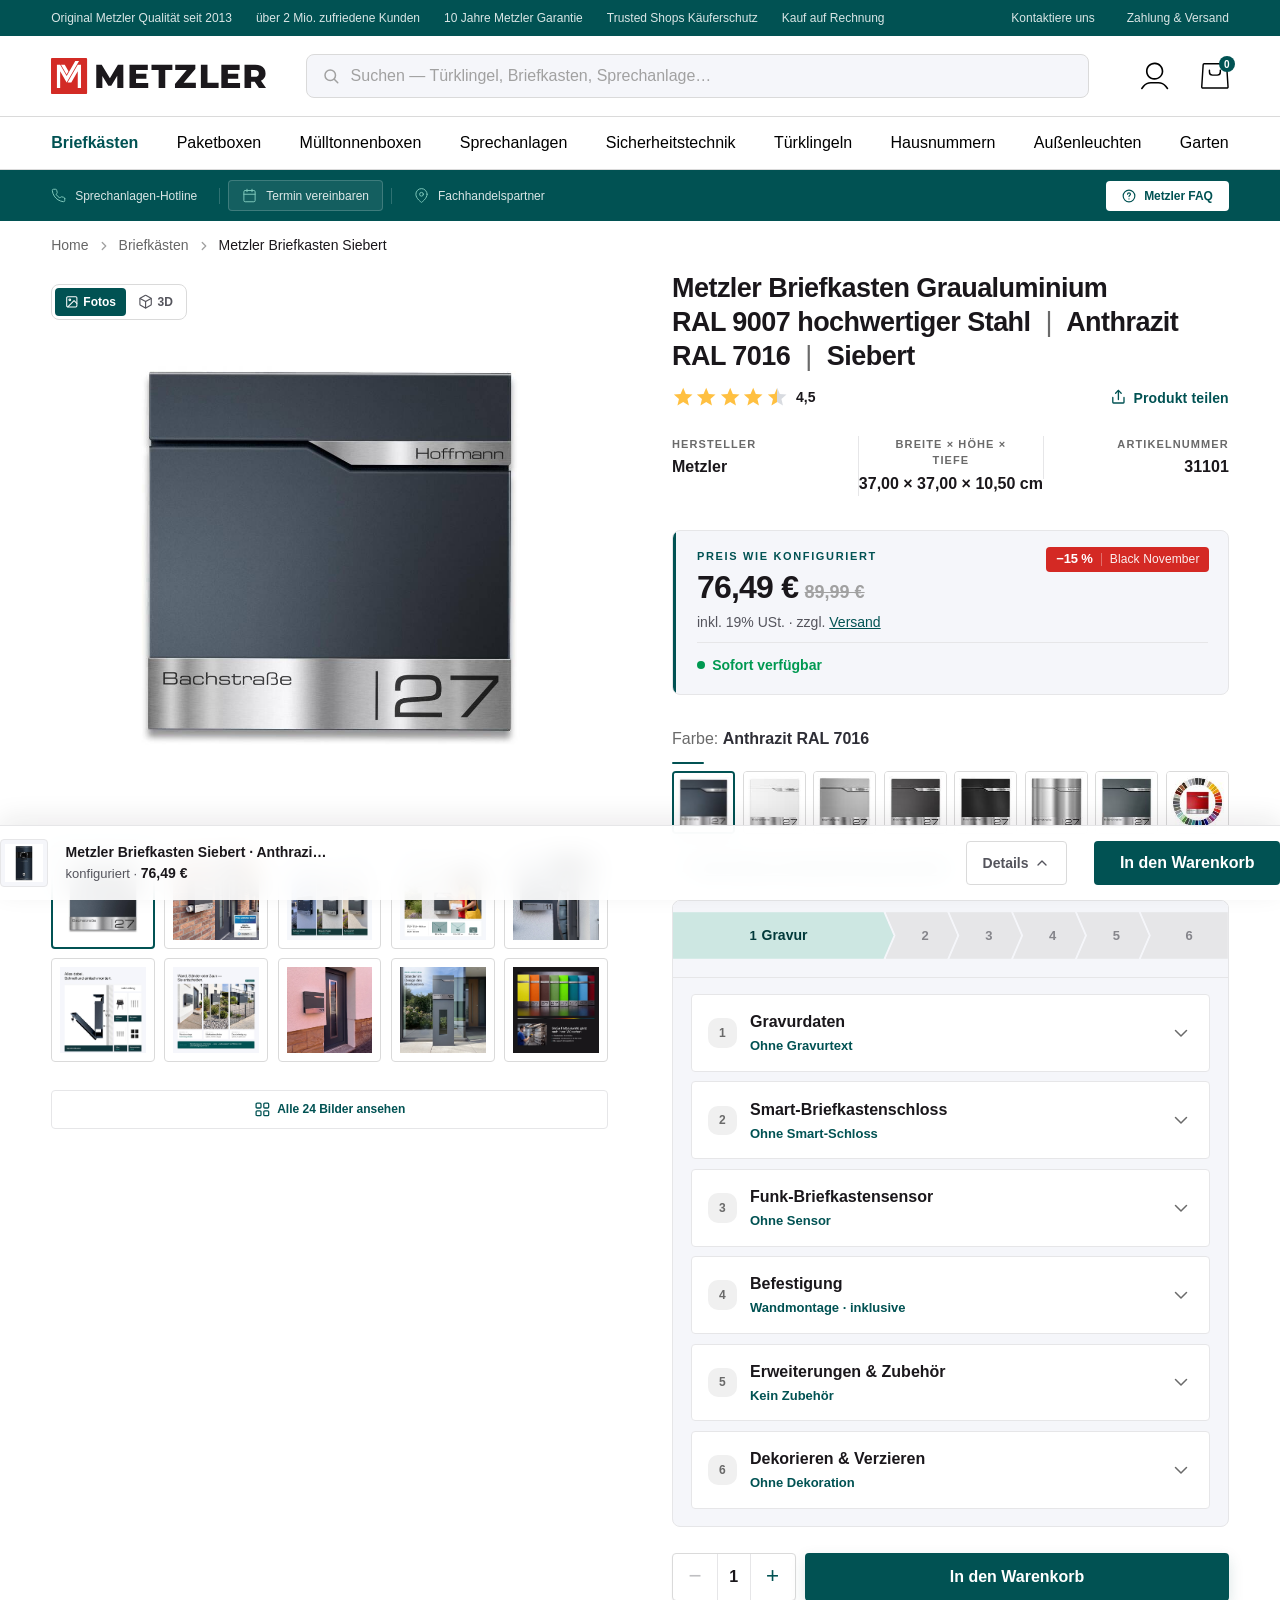
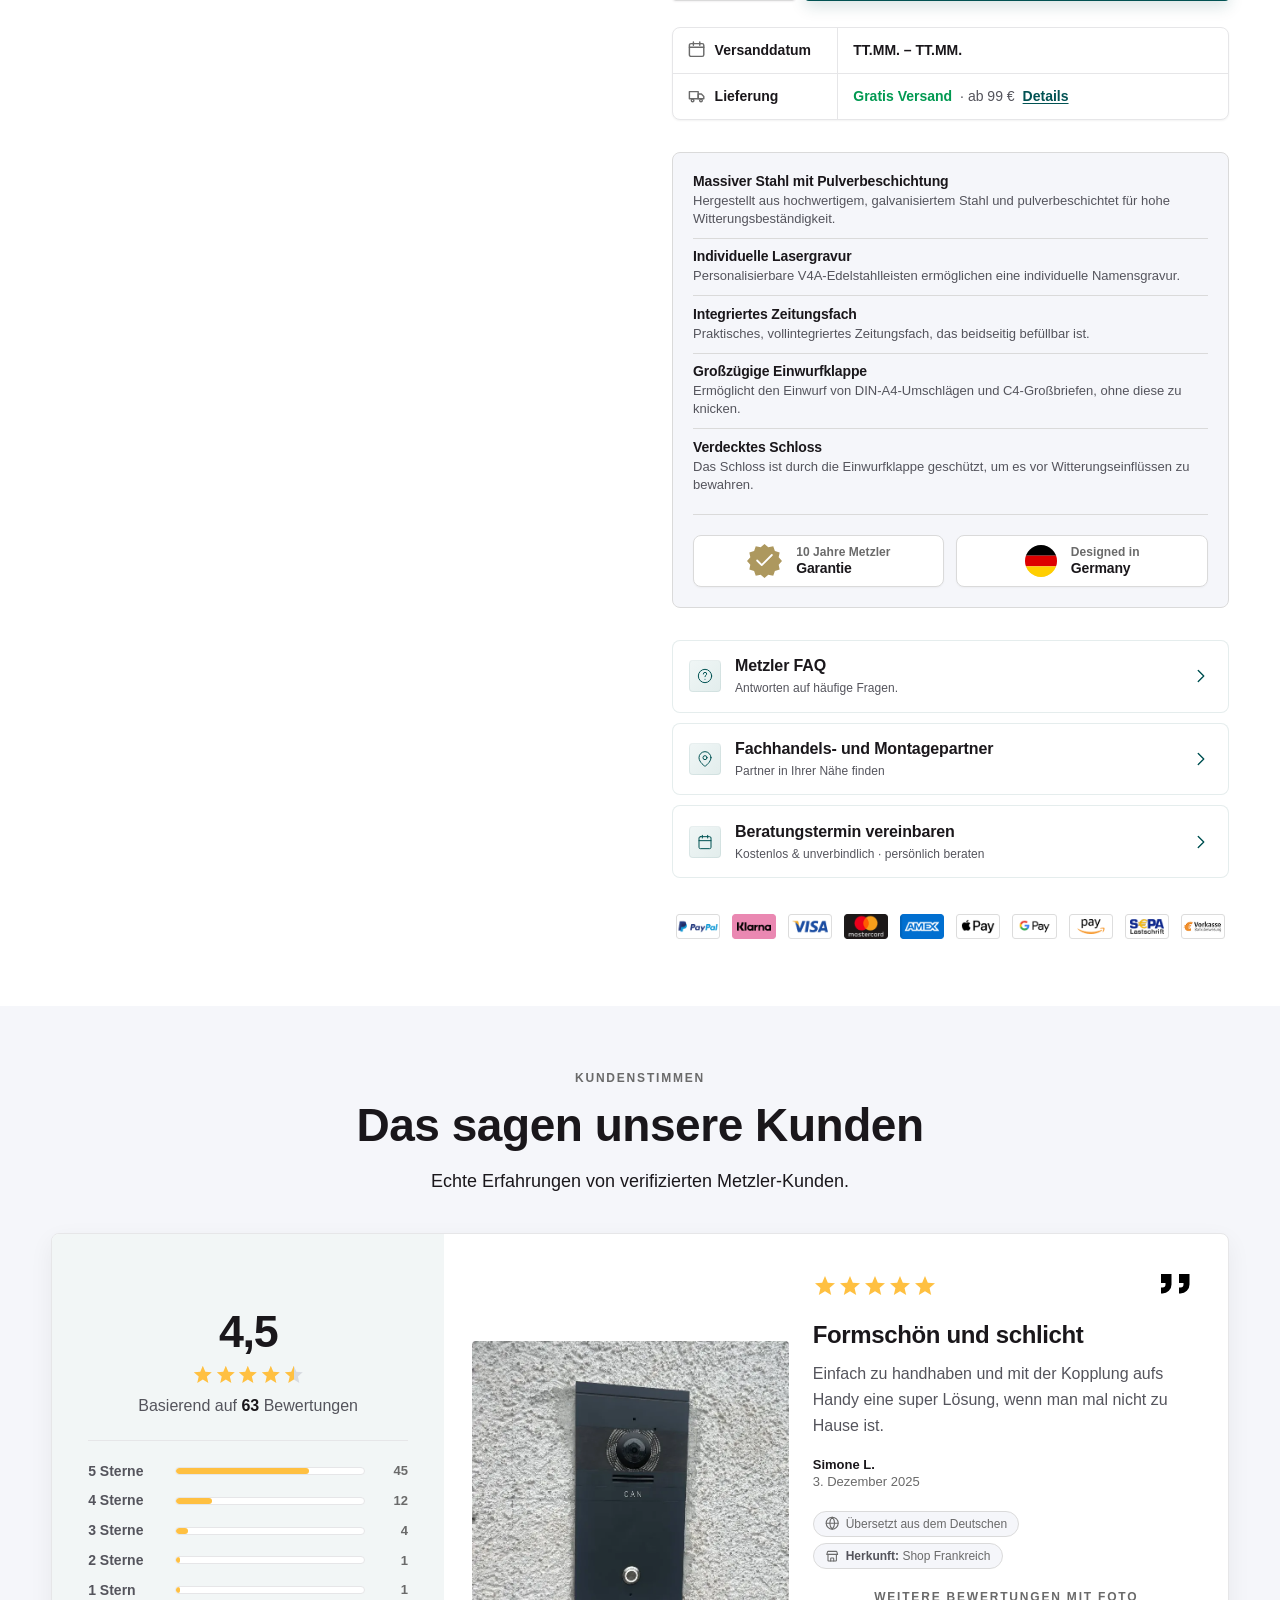
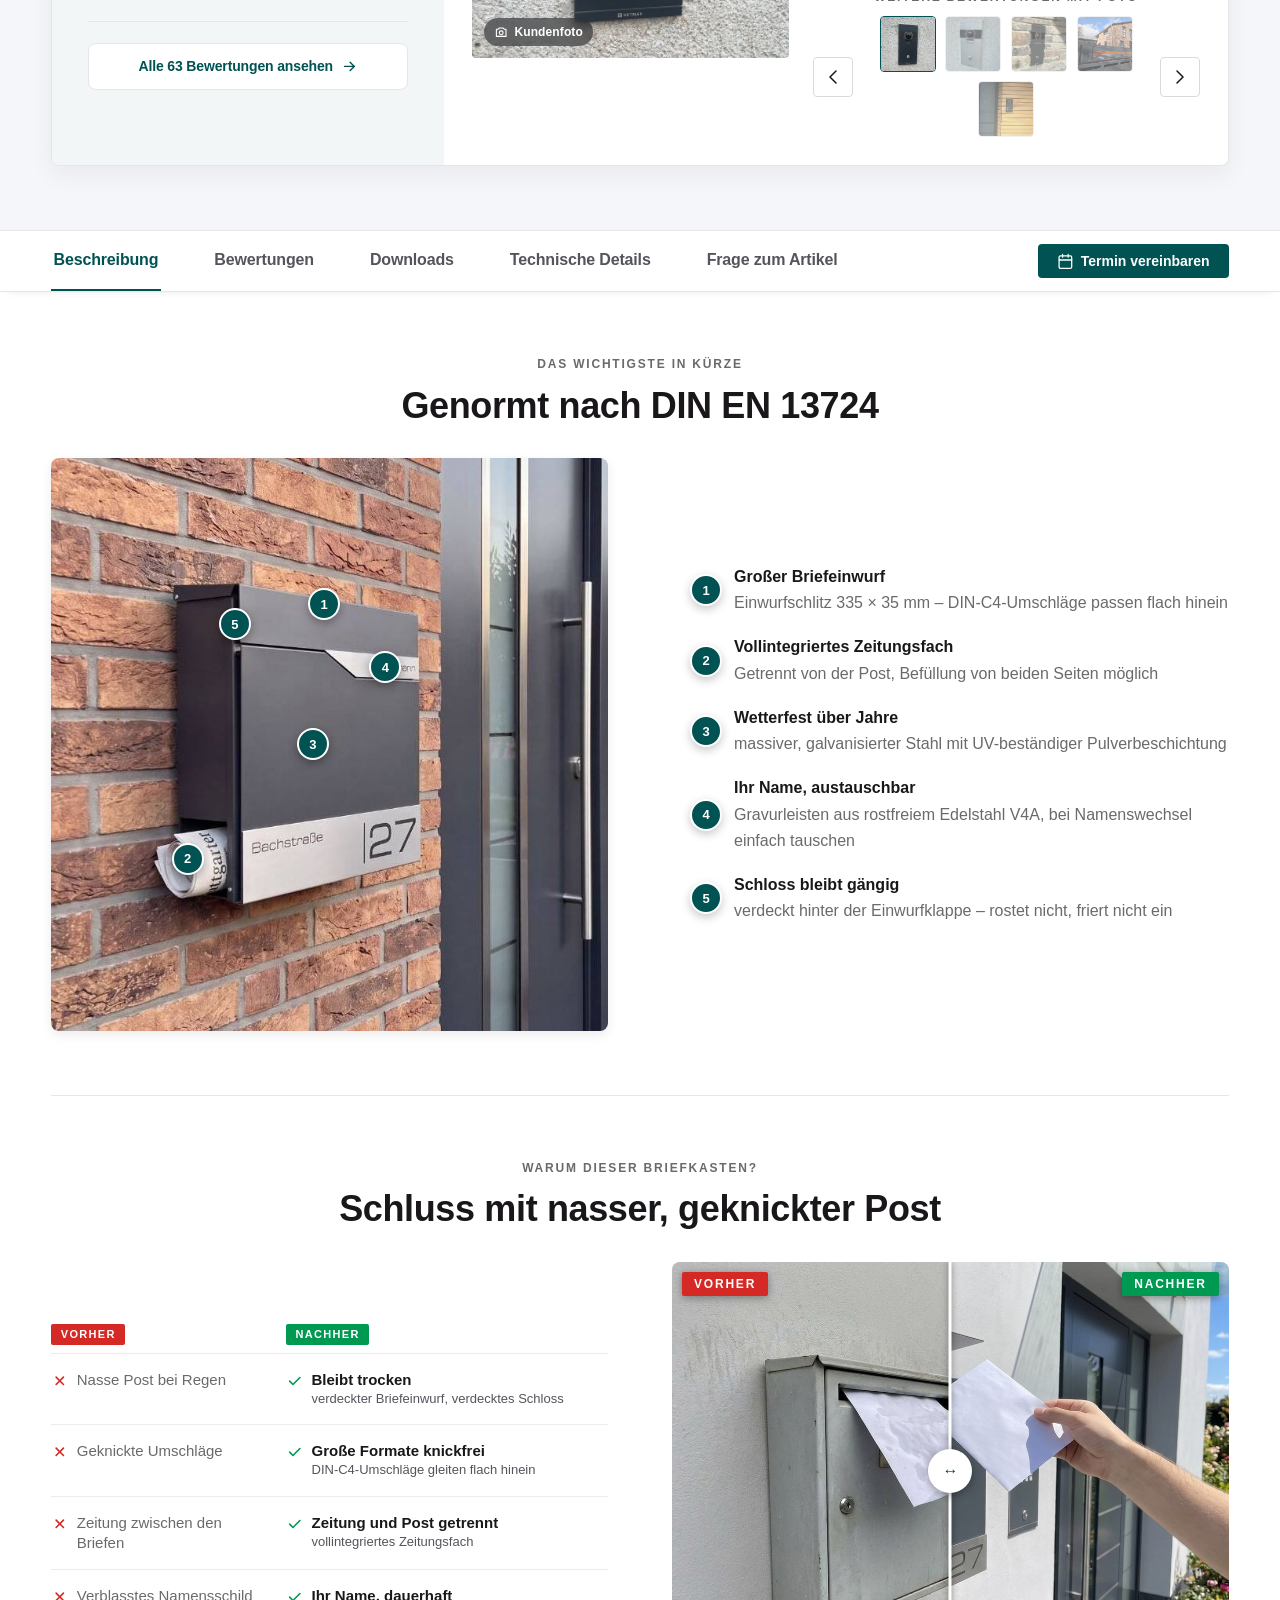
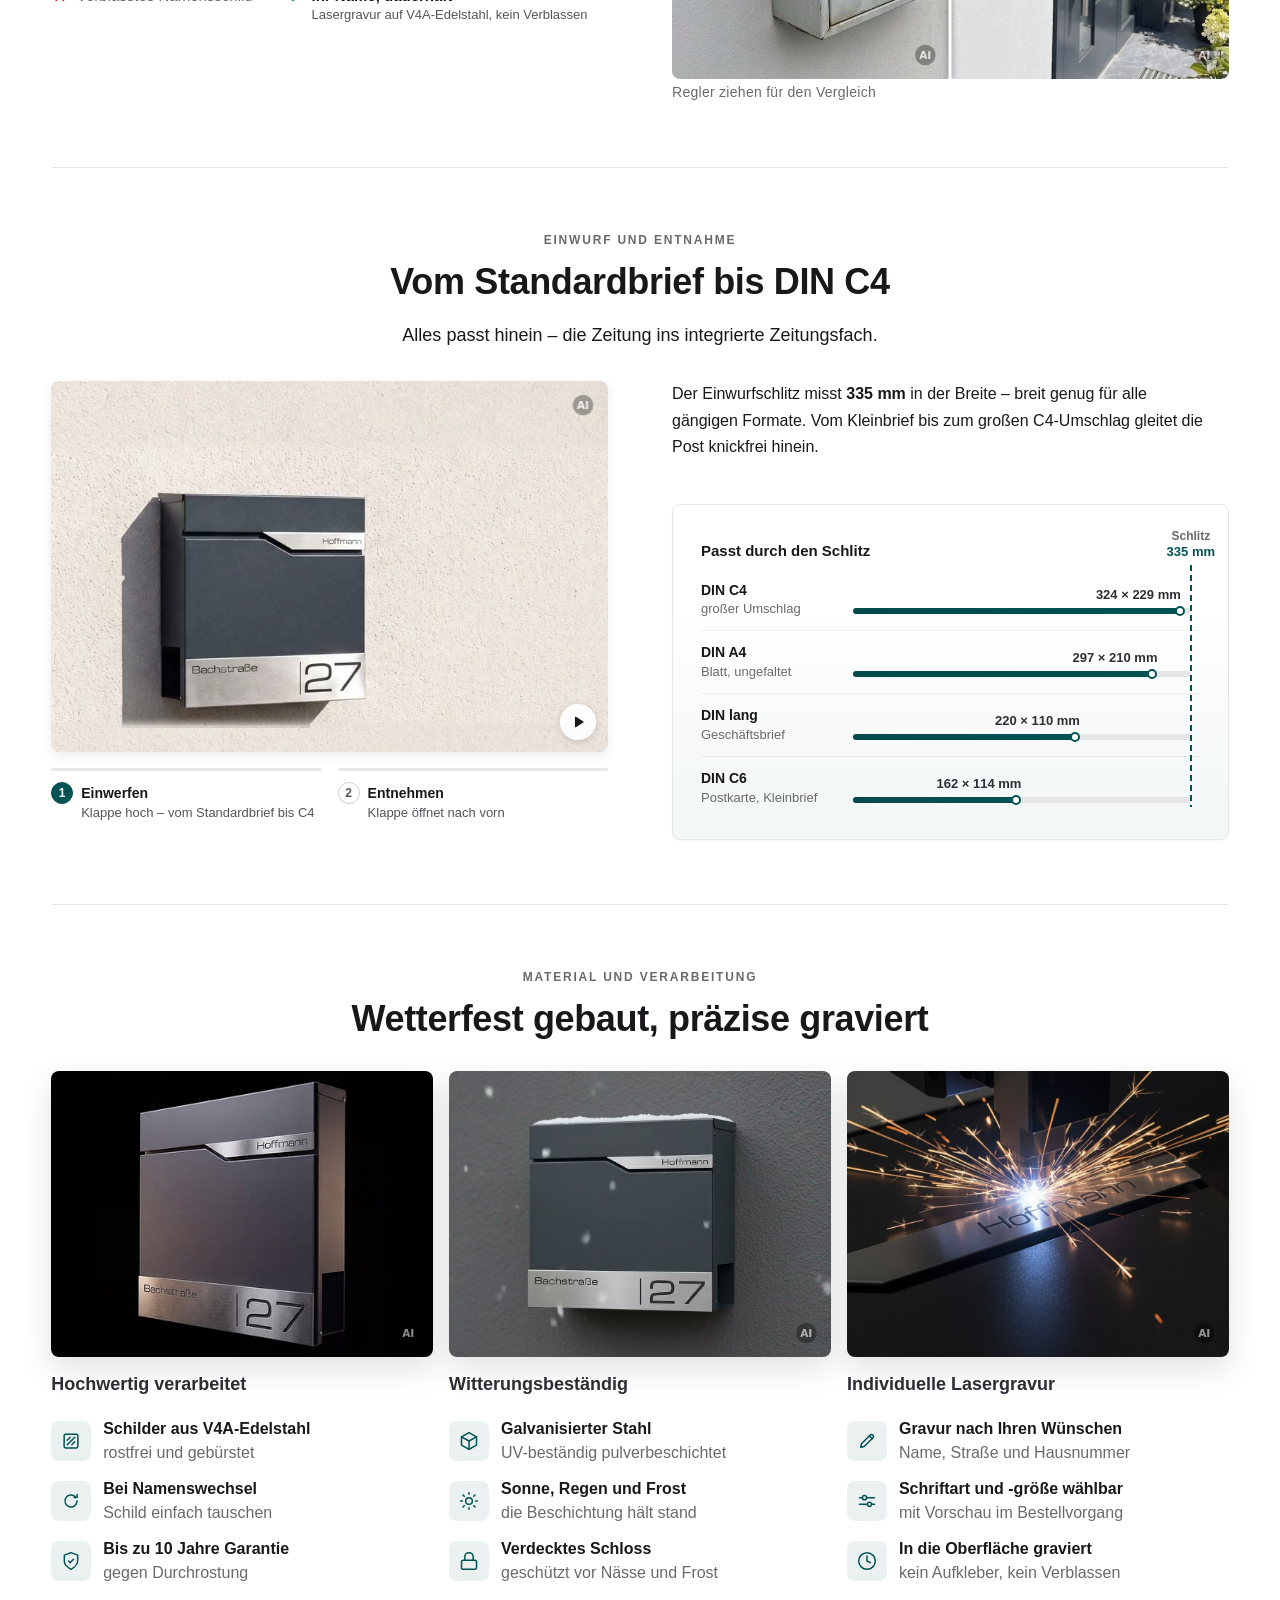
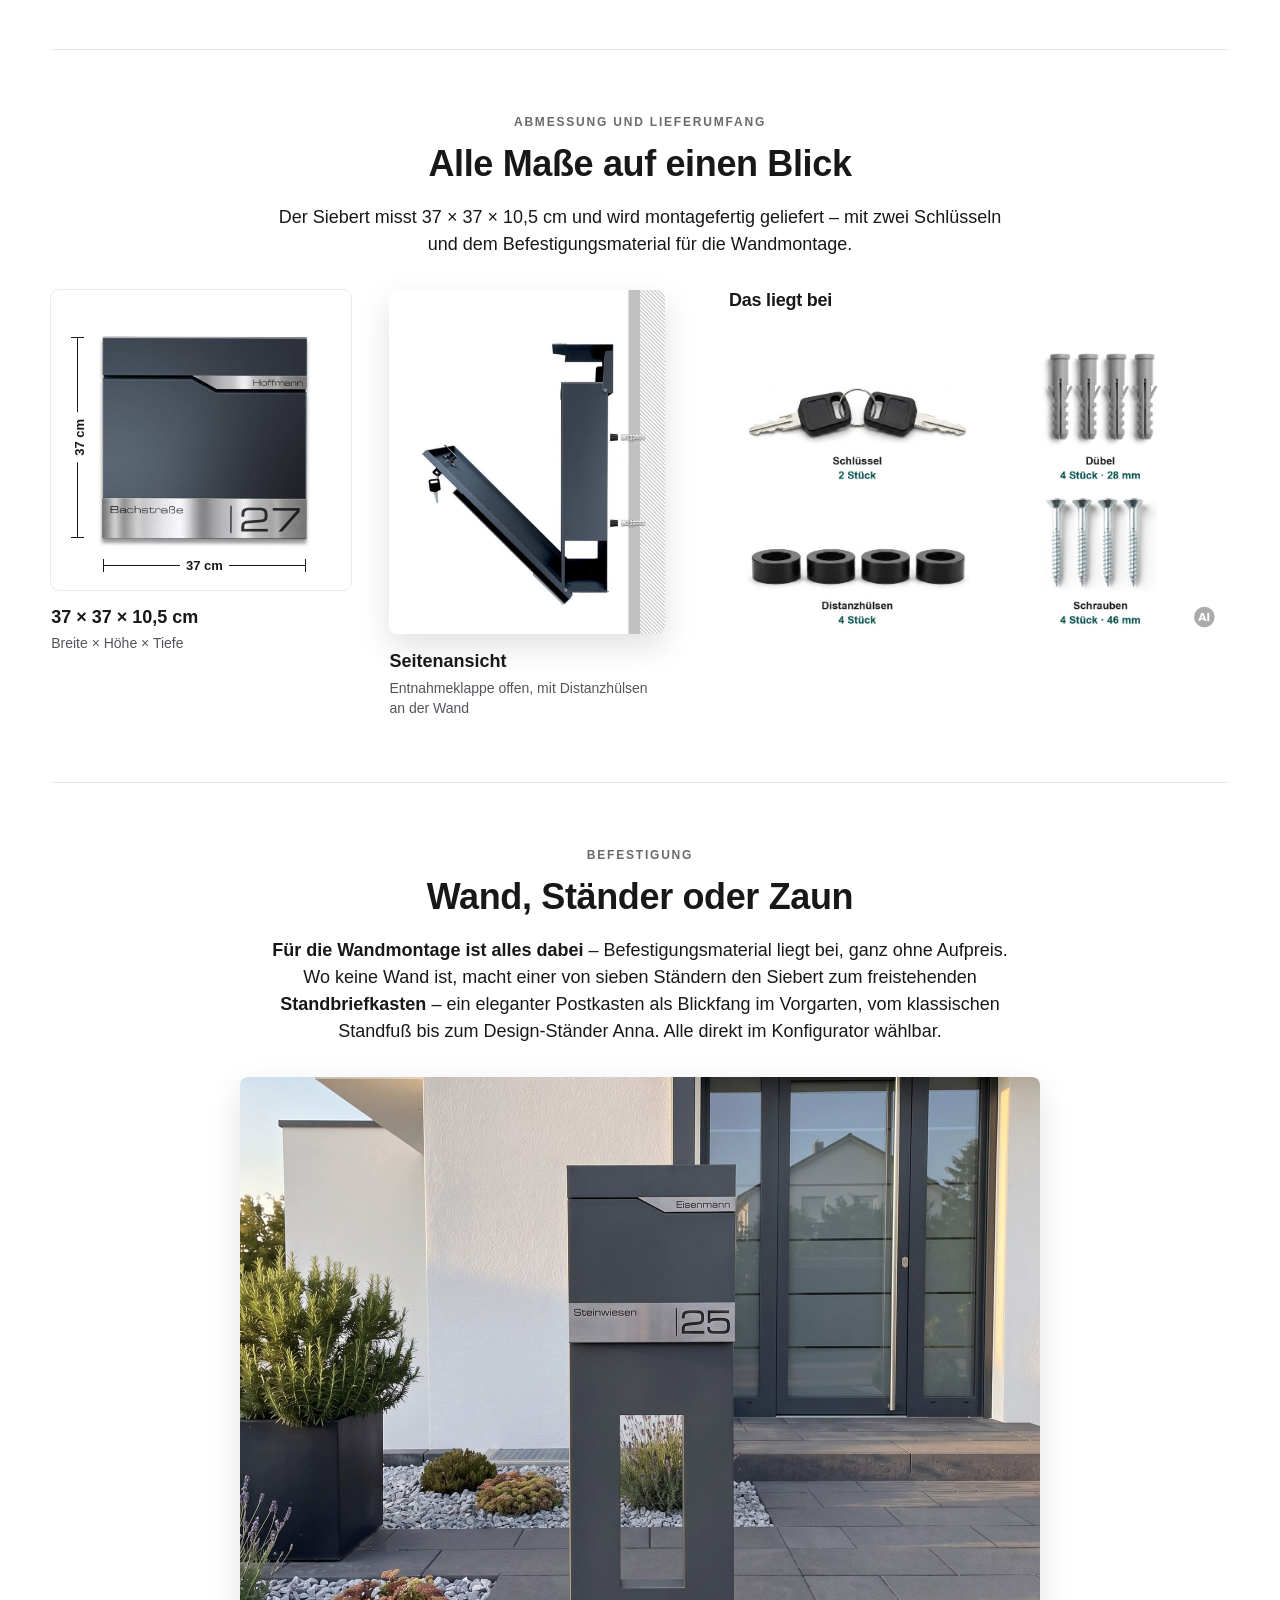
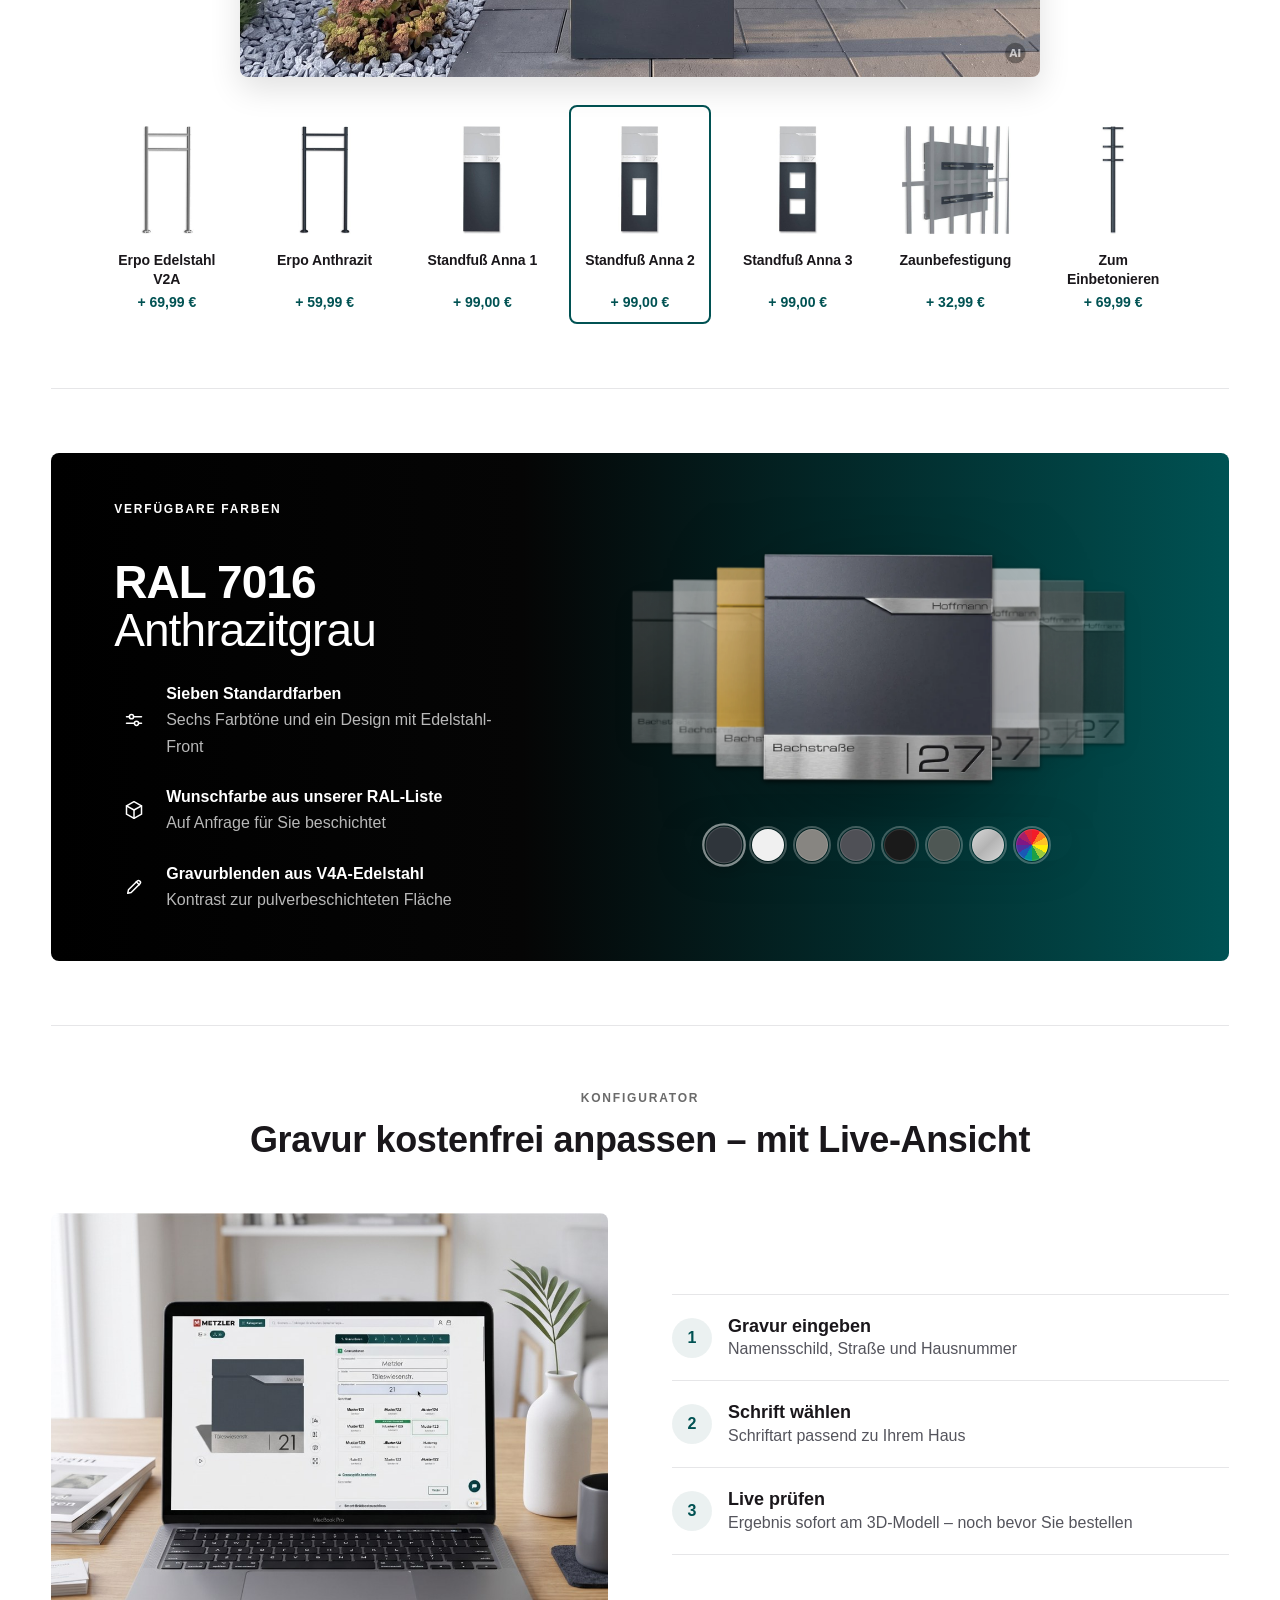
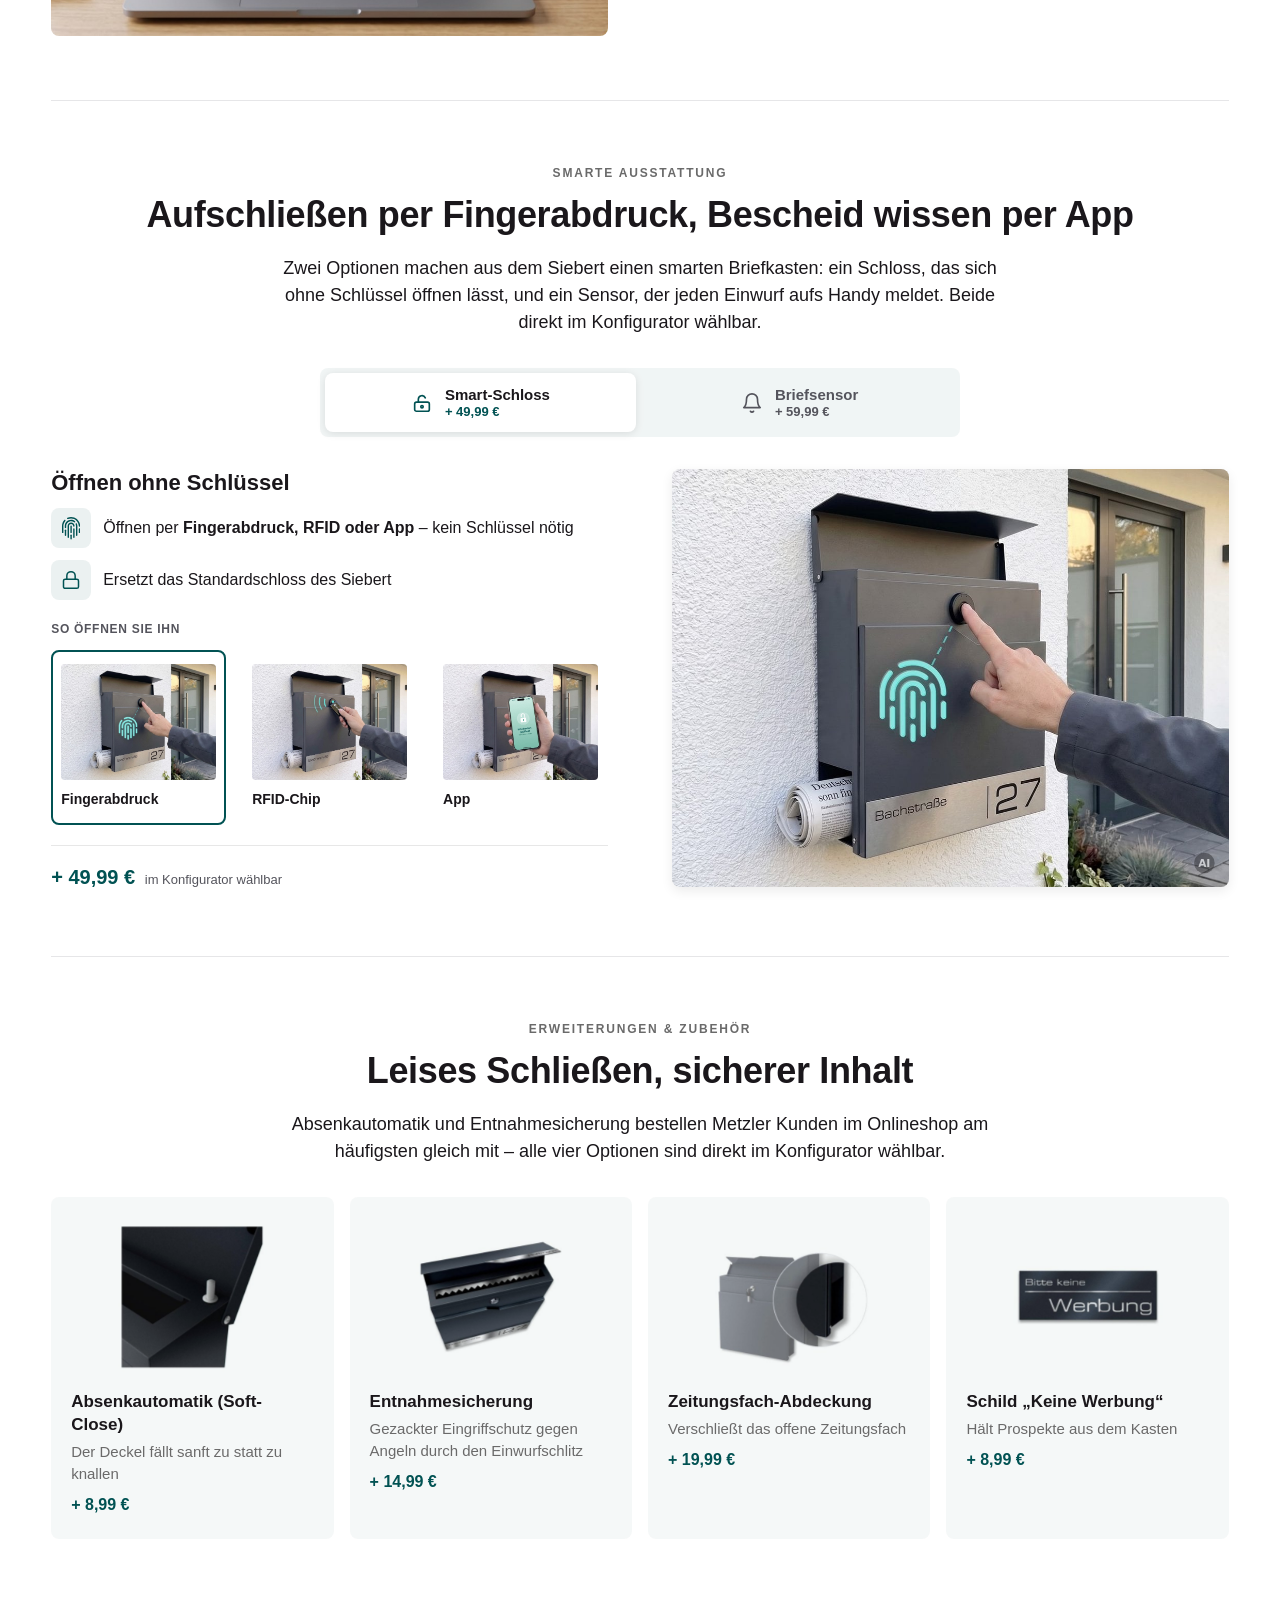
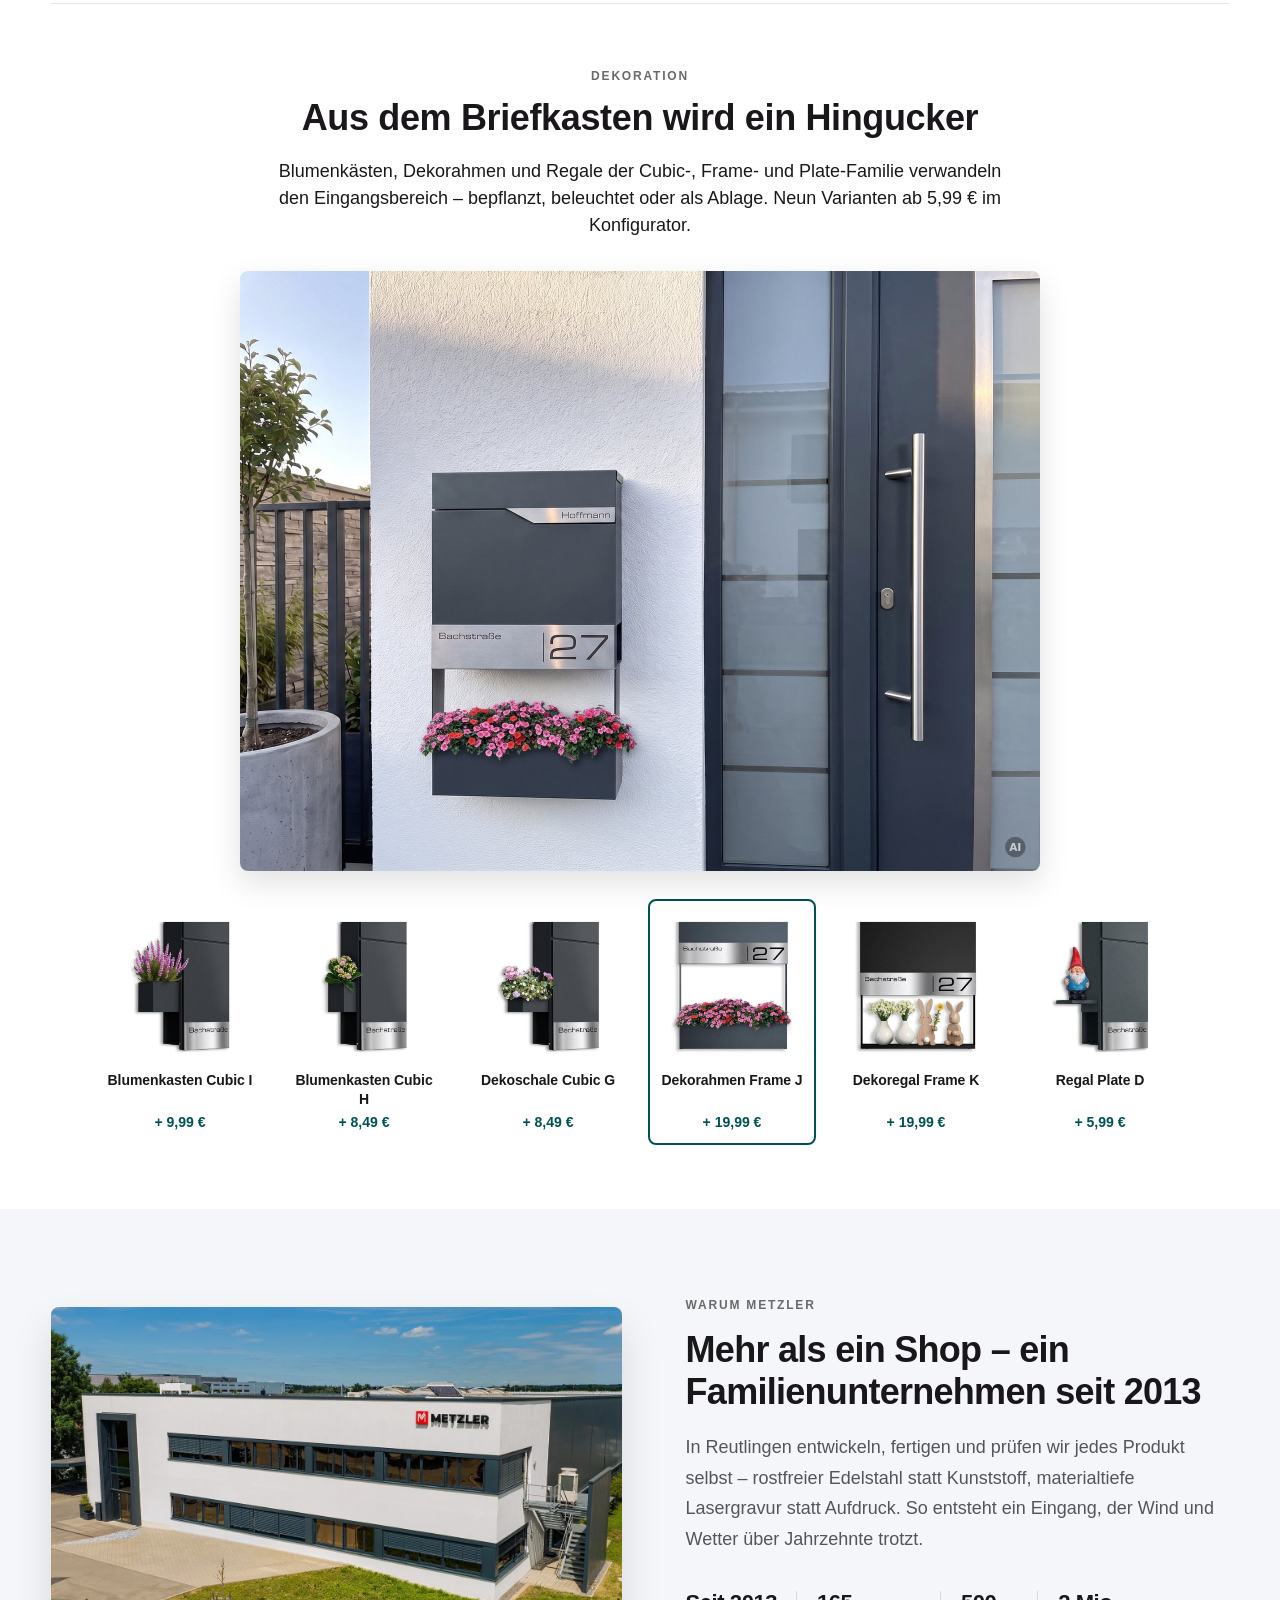
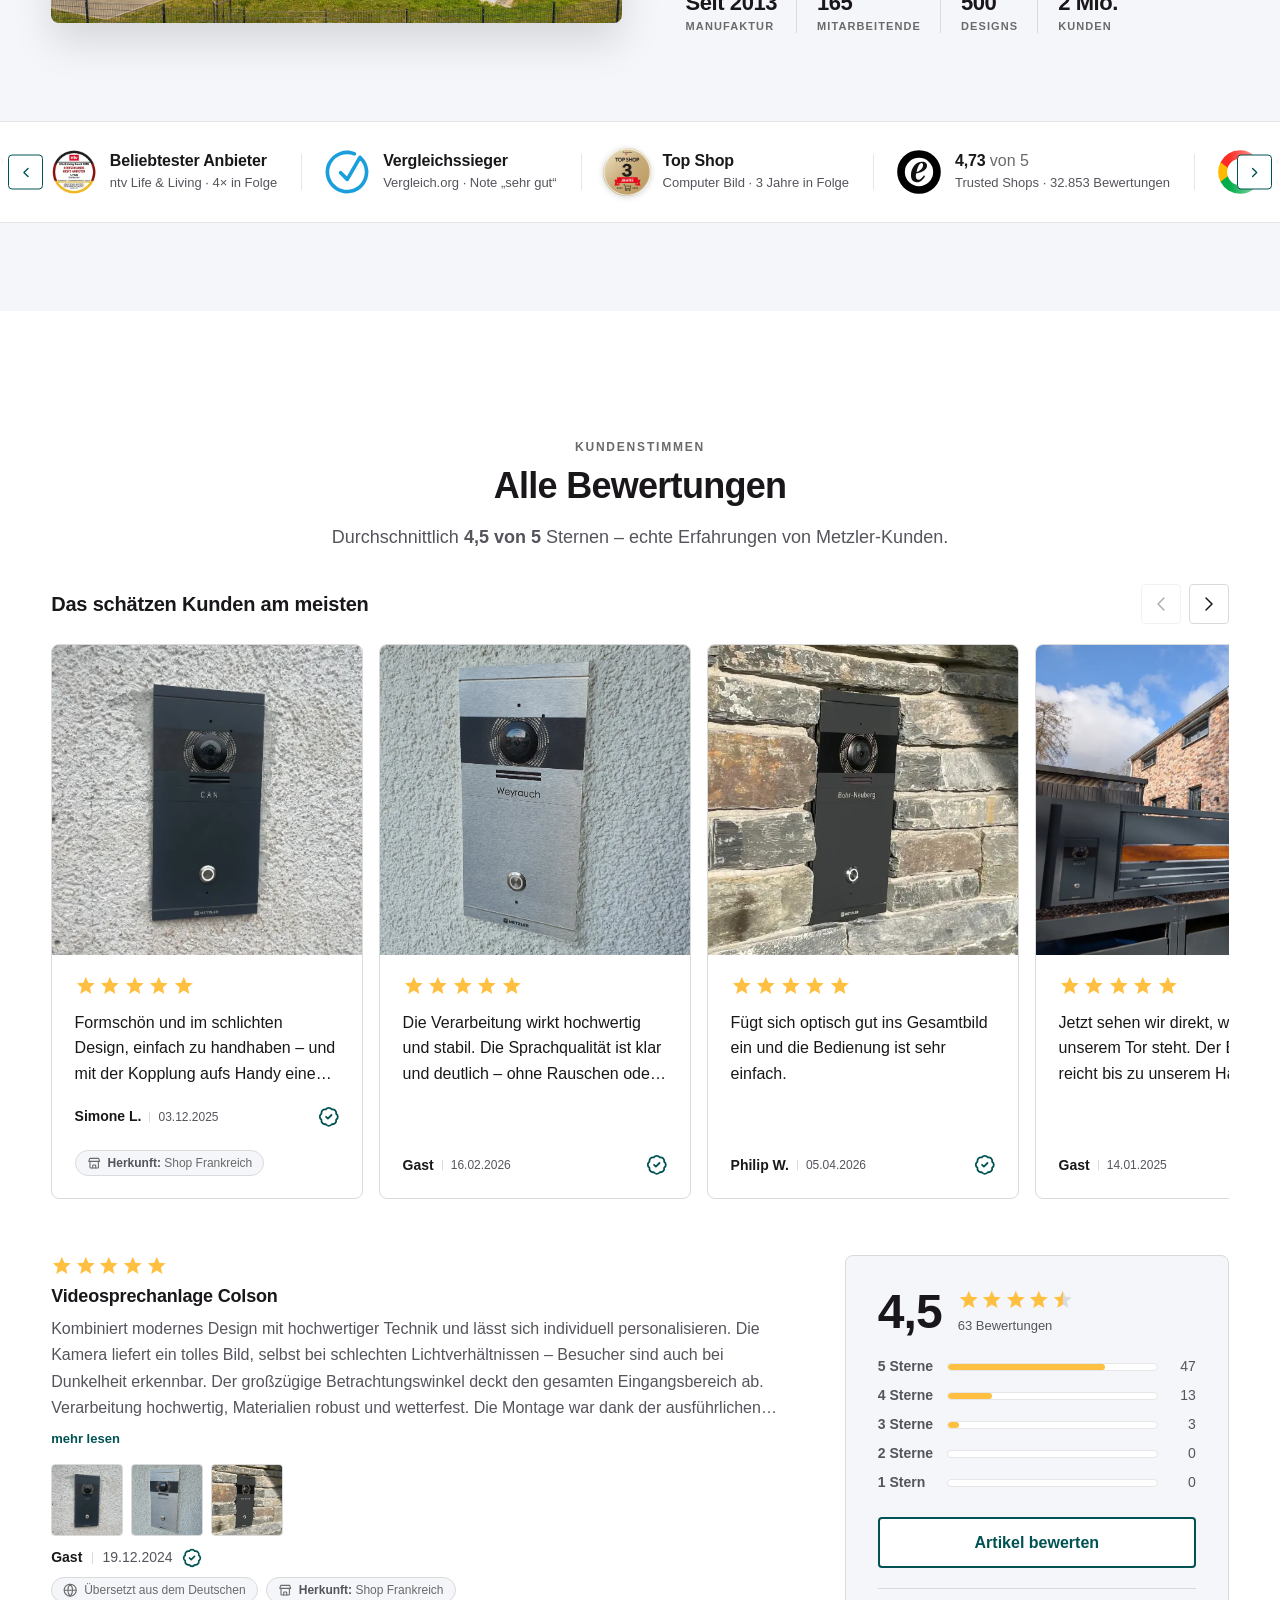
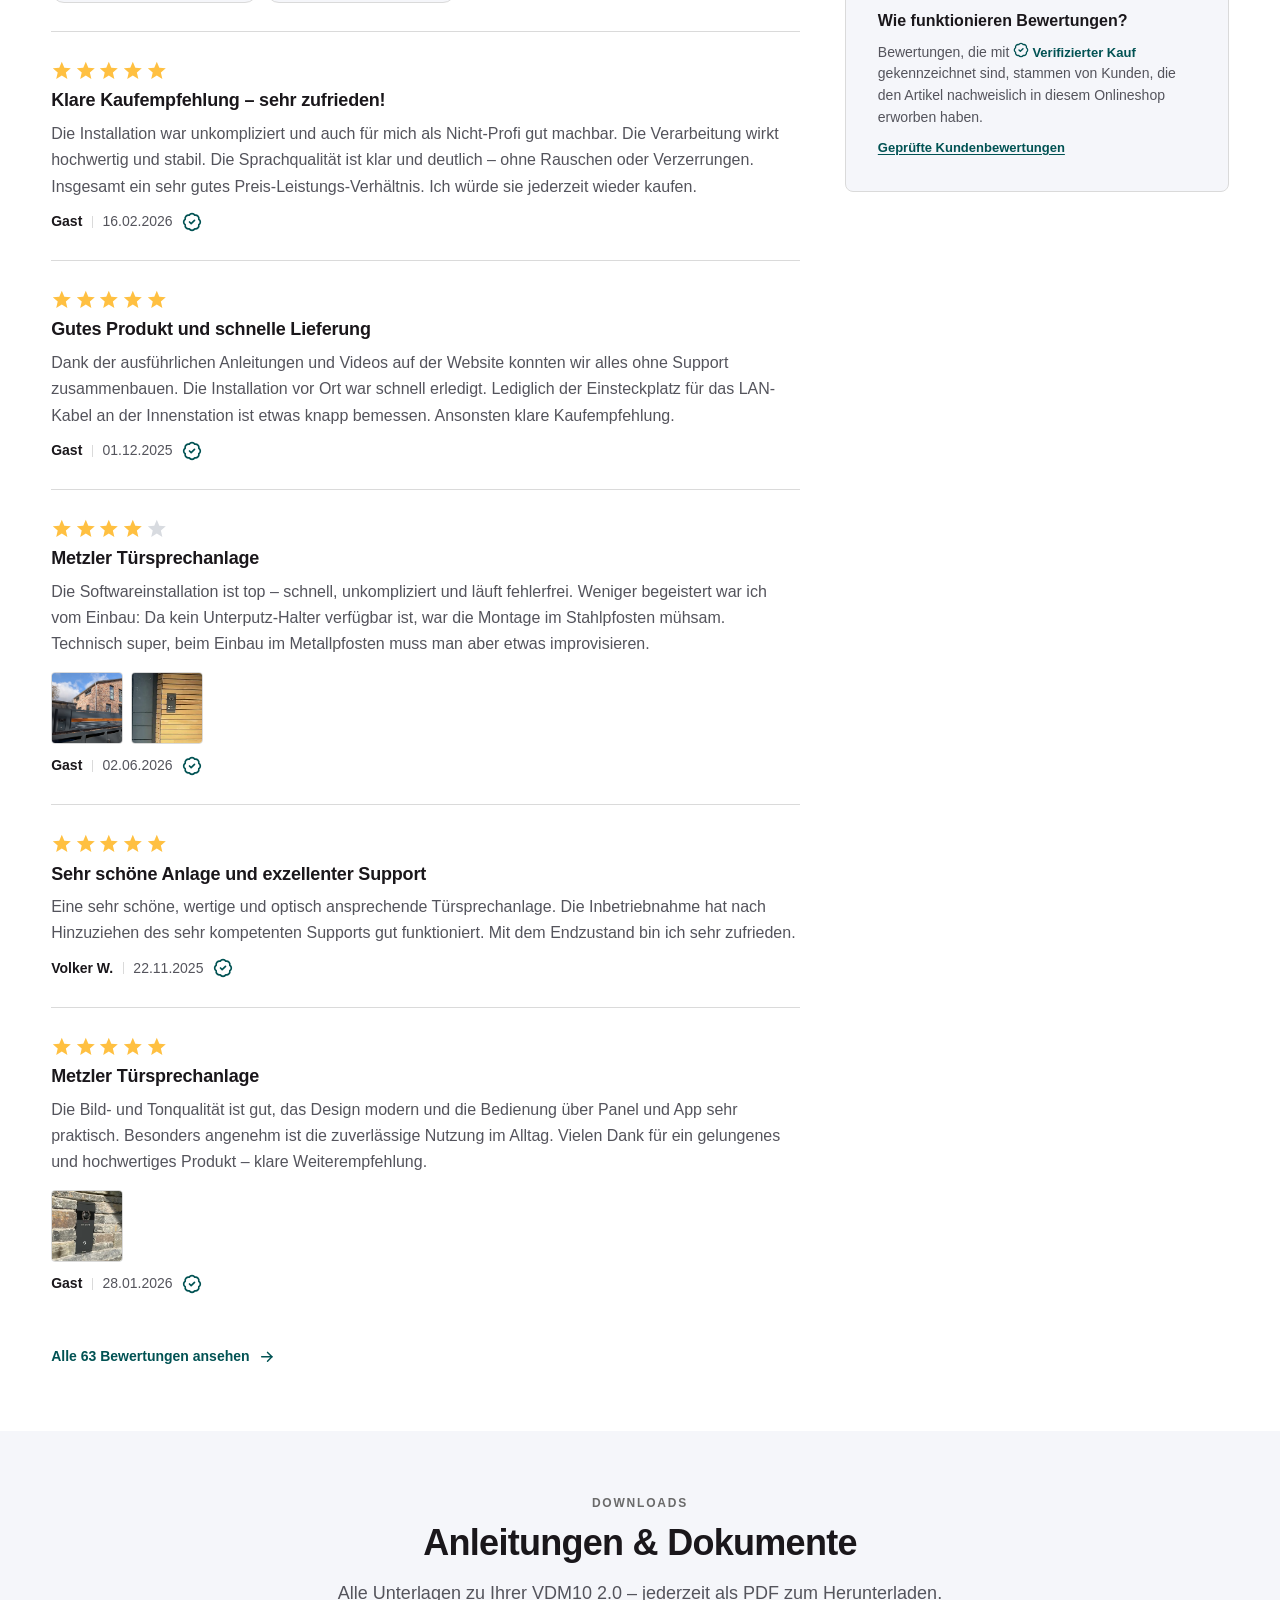
==== commit b15785e2: "Description: sections in buyer order, zigzag on desktop - New order: Das Wichtigste, Warum dieser Br" ====
--- a/index-desc.html
+++ b/index-desc.html
@@ -20,7 +20,7 @@
 <!-- New PDP sections -->
 <link rel="stylesheet" href="pdp.css?v=35" />
 <!-- Version B – inline build panel -->
-<link rel="stylesheet" href="pdp-b-desc.css?v=171" />
+<link rel="stylesheet" href="pdp-b-desc.css?v=175" />
 <link rel="stylesheet" href="pdp-b-desc-opc.css?v=2" />
 <!-- Prototype variant switch – append ?flow=b (v2) or ?flow=c (v3) to load an alternative
      color-selection flow. Default (no param) renders v1 exactly as-is. Runs in <head> so the
@@ -1266,68 +1266,8 @@
 class="clearfix d-none d-md-block d-lg-none"></div><div
 class="clearfix d-none d-lg-block d-xl-none"></div></div><div
 class="opc-Divider hr-sect  mz-divider opc-Divider-empty" style=""></div><div
-class="row  dpflex-a-c"><div
-class="col  col-md-12 col-lg-12 col-xl-12 col-12" data-area-id="col-0"><div class="mz-kopf mz-kopf-abstand dsc-head"><p class="mz-eyebrow">Einwurf und Entnahme</p><p><span class="mz-display">Vom Standardbrief bis DIN C4</span></p><div class="mz-lead mz-kopf-lead"><p>Alles passt hinein – die Zeitung ins integrierte Zeitungsfach.</p></div></div><div
-style="" class="mz-body"><p>Der Einwurfschlitz misst <strong>335 mm</strong> in der Breite – breit genug für alle gängigen Formate. Vom Kleinbrief bis zum großen C4-Umschlag gleitet die Post knickfrei hinein.</p></div><ol class="mbxsteps">
-<li><button type="button" class="mbxstep"><span class="mbxstep__bar"><i></i></span><span class="mbxstep__n">1</span><b>Einwerfen</b><span class="mbxstep__sub">Klappe hoch – vom Standardbrief bis C4</span></button></li>
-<li><button type="button" class="mbxstep"><span class="mbxstep__bar"><i></i></span><span class="mbxstep__n">2</span><b>Entnehmen</b><span class="mbxstep__sub">Klappe öffnet nach vorn</span></button></li>
-</ol><div
-style="margin-top:24px; margin-bottom:24px; " class=""></div><div class="fit"><p class="fit__head"><b>Passt durch den Schlitz</b><span class="fit__slot">Schlitz <b>335 mm</b></span></p><ol class="fit__rows" aria-label="Briefformate, Breite im Vergleich zum 335 mm breiten Einwurfschlitz"><li style="--mm:324"><span class="fit__name"><b>DIN C4</b>großer Umschlag</span><span class="fit__bar"><i></i><em>324 × 229 mm</em></span></li><li style="--mm:297"><span class="fit__name"><b>DIN A4</b>Blatt, ungefaltet</span><span class="fit__bar"><i></i><em>297 × 210 mm</em></span></li><li style="--mm:220"><span class="fit__name"><b>DIN lang</b>Geschäftsbrief</span><span class="fit__bar"><i></i><em>220 × 110 mm</em></span></li><li style="--mm:162"><span class="fit__name"><b>DIN C6</b>Postkarte, Kleinbrief</span><span class="fit__bar"><i></i><em>162 × 114 mm</em></span></li></ol></div></div><div
-class="clearfix d-block d-sm-none"></div><div
-class="col  col-md-12 col-lg-12 col-xl-12 col-12" data-area-id="col-1"><div class="mbxdemo">
-<div class="mbxdemo__stage"><div class="mbxdemo__frame">
-<video class="mbxdemo__vid mz-ki" muted playsinline loop preload="none" data-src="assets/briefkasten/siebert-hero-wand.mp4" poster="assets/briefkasten/siebert-hero-wand-poster.jpg" aria-label="Video: Die Einwurfklappe des Briefkastens Siebert öffnet sich, ein DIN-lang-Brief und ein C4-Umschlag werden eingeworfen, dann öffnet sich die Entnahmeklappe nach vorn und gibt die Post frei."></video>
-<img class="mbxdemo__still" src="assets/briefkasten/siebert-hero-wand-poster.jpg" alt="" aria-hidden="true">
-<div class="mbxdemo__post" aria-hidden="true"><span class="mbxdemo__env mbxdemo__env--dl"><svg viewBox="0 0 220 110"><defs><linearGradient id="mbxPapA" x1="0" y1="0" x2="1" y2="1"><stop offset="0" stop-color="#fff"/><stop offset="1" stop-color="#eaebe9"/></linearGradient></defs><rect x=".5" y=".5" width="219" height="109" rx="1.5" fill="url(#mbxPapA)" stroke="#d6d8d5"/><rect x="12" y="10" width="40" height="2.6" rx="1.3" fill="#c6cacc"/><rect x="12" y="15.5" width="28" height="2.6" rx="1.3" fill="#c6cacc"/><path d="M148 14c4-3.2 8-3.2 12 0s8 3.2 12 0M148 21c4-3.2 8-3.2 12 0s8 3.2 12 0M148 28c4-3.2 8-3.2 12 0s8 3.2 12 0" stroke="#9aa1a5" stroke-width="1.2" fill="none" stroke-linecap="round" opacity=".75"/><g transform="translate(184 9)"><rect width="25" height="29" rx="1" fill="#fff" stroke="#c9ccc9" stroke-dasharray="1.8 1.4"/><rect x="3" y="3" width="19" height="23" fill="#3d8a68"/><rect x="6" y="7" width="13" height="9" fill="#86c3a0" opacity=".7"/></g><rect x="112" y="60" width="62" height="3.4" rx="1.7" fill="#6f777c"/><rect x="112" y="68" width="76" height="3.4" rx="1.7" fill="#8c9397"/><rect x="112" y="76" width="54" height="3.4" rx="1.7" fill="#8c9397"/><rect x="112" y="84" width="68" height="3.4" rx="1.7" fill="#8c9397"/></svg></span><span class="mbxdemo__env mbxdemo__env--c4"><svg viewBox="0 0 324 229"><defs><linearGradient id="mbxPapB" x1="0" y1="0" x2="1" y2="1"><stop offset="0" stop-color="#fff"/><stop offset="1" stop-color="#e8eae9"/></linearGradient></defs><rect x=".6" y=".6" width="322.8" height="227.8" rx="2" fill="url(#mbxPapB)" stroke="#d4d7d5" stroke-width="1.2"/><rect x="16" y="14" width="64" height="3.6" rx="1.8" fill="#c6cacc"/><rect x="16" y="22" width="44" height="3.6" rx="1.8" fill="#c6cacc"/><path d="M212 22c6-4.5 11-4.5 17 0s11 4.5 17 0M212 31c6-4.5 11-4.5 17 0s11 4.5 17 0M212 40c6-4.5 11-4.5 17 0s11 4.5 17 0" stroke="#9aa1a5" stroke-width="1.5" fill="none" stroke-linecap="round" opacity=".75"/><g transform="translate(276 14)"><rect width="34" height="40" rx="1.2" fill="#fff" stroke="#c9ccc9" stroke-dasharray="2.2 1.8"/><rect x="4" y="4" width="26" height="32" fill="#5b7fb4"/><path d="M8 27c5-6 10-12 18-15" stroke="#b3c7e4" stroke-width="3" fill="none"/></g><rect x="166" y="104" width="122" height="62" rx="4" fill="#f2f4f3" stroke="#d3d8d6"/><rect x="178" y="116" width="78" height="4.6" rx="2.3" fill="#6f777c"/><rect x="178" y="127" width="96" height="4.6" rx="2.3" fill="#8c9397"/><rect x="178" y="138" width="64" height="4.6" rx="2.3" fill="#8c9397"/><rect x="178" y="149" width="84" height="4.6" rx="2.3" fill="#8c9397"/></svg></span></div>
-<span class="mbxdemo__tag mbxdemo__tag--dl" aria-hidden="true">DIN lang</span><span class="mbxdemo__tag mbxdemo__tag--c4" aria-hidden="true">C4 / A4</span></div>
-<button type="button" class="mbxdemo__play" aria-label="Video abspielen"><svg class="i-pause" viewBox="0 0 16 16" aria-hidden="true"><rect x="3.5" y="2.5" width="3" height="11" rx="1" fill="currentColor"/><rect x="9.5" y="2.5" width="3" height="11" rx="1" fill="currentColor"/></svg><svg class="i-play" viewBox="0 0 16 16" aria-hidden="true"><path d="M4.5 2.8v10.4a.8.8 0 0 0 1.2.7l8.4-5.2a.8.8 0 0 0 0-1.4L5.7 2.1a.8.8 0 0 0-1.2.7z" fill="currentColor"/></svg></button>
-</div>
-</div></div><div
-class="clearfix d-block d-sm-none"></div><div
-class="clearfix d-none d-sm-block d-md-none"></div><div
-class="clearfix d-none d-md-block d-lg-none"></div><div
-class="clearfix d-none d-lg-block d-xl-none"></div></div><div
-class="opc-Divider hr-sect  mz-divider opc-Divider-empty" style=""></div><div
-style="" class=""><div
-class="mz-kopf mz-kopf-abstand"><p
-class="mz-eyebrow">Abmessung und Lieferumfang</p><p><span
-class="mz-display">Alle Maße auf einen Blick</span></p><div
-class="mz-lead mz-kopf-lead"><p>Der Siebert misst 37 × 37 × 10,5 cm und wird montagefertig geliefert – mit zwei Schlüsseln und dem Befestigungsmaterial für die Wandmontage.</p></div></div></div><div
-class="row  mz-mg abm"><div
-class="col  col-md-12 col-lg-5 col-xl-5 col-12" data-area-id="col-0"><figure class="dim"><div class="dim__box"><img src="assets/briefkasten/siebert-farbe-anthrazit-ral7016.jpg" width="900" height="900" loading="lazy" decoding="async" alt="Briefkasten Siebert in der Vorderansicht mit Maßangaben"><span class="dim__w" aria-hidden="true"><i>37 cm</i></span><span class="dim__h" aria-hidden="true"><i>37 cm</i></span></div><figcaption class="abm__cap"><b>37 × 37 × 10,5 cm</b>Breite × Höhe × Tiefe</figcaption></figure><div class="abm__side"><div
-style="max-width:890px; margin-left: auto;margin-right: auto;" class="mz-img">
-<picture>
-<source
- sizes="(max-width: 767px) 100vw, (max-width: 991px) 100vw, (max-width: 1299px) 41vw, (min-width: 1300px) 41vw, 100vw" width="890" height="1112" type="image/webp">
-<img
-src="assets/briefkasten/siebert-montagezeichnung.jpg" sizes="(max-width: 767px) 100vw, (max-width: 991px) 100vw, (max-width: 1299px) 41vw, (min-width: 1300px) 41vw, 100vw" class="img-aspect-ratio rounded lazyload img-fluid w-100" alt="Montagezeichnung des Metzler Briefkasten Siebert: der Kasten wird mit Dübeln und Schrauben an der Wand befestigt" width="890" height="1112" style="" draggable="false">
-</source></picture></div><p class="abm__cap"><b>Seitenansicht</b>Entnahmeklappe offen, mit Distanzhülsen an der Wand</p></div></div><div
-class="clearfix d-block d-sm-none"></div><div
-class="clearfix d-none d-sm-block d-md-none"></div><div
-class="col  col-md-12 col-lg-7 col-xl-7 col-12" data-area-id="col-1"><div
-style="" class=""><p><span
-class="mz-h3">Das liegt bei</span></p></div><div
-style="max-width:1270px; margin-left: auto;margin-right: auto;" class="opc-hidden-xs mz-img mz-cut mz-ki">
-<picture>
-<source
- sizes="(max-width: 767px) 100vw, (max-width: 991px) 100vw, (max-width: 1299px) 58vw, (min-width: 1300px) 58vw, 100vw" width="1270" height="779" type="image/webp">
-<img
-src="assets/briefkasten/siebert-lieferumfang-tafel.jpg" sizes="(max-width: 767px) 100vw, (max-width: 991px) 100vw, (max-width: 1299px) 58vw, (min-width: 1300px) 58vw, 100vw" class="img-aspect-ratio rounded lazyload img-fluid w-100" alt="Befestigungsmaterial des Metzler Briefkasten Siebert: 2 Schlüssel, 4 Dübel (28 mm), 4 Distanzhülsen und 4 Schrauben (46 mm)" width="1270" height="779" style="" draggable="false">
-</source></picture></div><div
-style="max-width:720px; margin-left: auto;margin-right: auto;" class="opc-hidden-sm opc-hidden-md opc-hidden-lg mz-img mz-cut mz-ki">
-<picture>
-<source
- sizes="(max-width: 767px) 100vw, (max-width: 991px) 100vw, (max-width: 1299px) 58vw, (min-width: 1300px) 58vw, 100vw" width="720" height="486" type="image/webp">
-<img
-src="assets/briefkasten/siebert-lieferumfang-tafel-xs.jpg" sizes="(max-width: 767px) 100vw, (max-width: 991px) 100vw, (max-width: 1299px) 58vw, (min-width: 1300px) 58vw, 100vw" class="img-aspect-ratio rounded lazyload img-fluid w-100" alt="Befestigungsmaterial des Metzler Briefkasten Siebert: 2 Schlüssel, 4 Dübel (28 mm), 4 Distanzhülsen und 4 Schrauben (46 mm)" width="720" height="486" style="" draggable="false">
-</source></picture></div></div><div
-class="clearfix d-block d-sm-none"></div><div
-class="clearfix d-none d-sm-block d-md-none"></div><div
-class="clearfix d-none d-md-block d-lg-none"></div><div
-class="clearfix d-none d-lg-block d-xl-none"></div></div><div
-class="opc-Divider hr-sect  mz-divider opc-Divider-empty" style=""></div><div
 style="" class="mz-kopf mz-kopf-abstand"><p class="mz-eyebrow">Warum dieser Briefkasten?</p><p><span class="mz-display">Schluss mit nasser, geknickter Post</span></p></div><div
-class="row  dpflex-a-c"><div
+class="row  dpflex-a-c mz-flip"><div
 class="col  col-md-6 col-lg-6 col-xl-6 col-12" data-area-id="col-0"><div
 style="" class=""><div
 style="max-width:50rem;margin-left:auto;margin-right:auto;"><div
@@ -1355,6 +1295,28 @@
 class="clearfix d-block d-sm-none"></div><div
 class="col  col-md-6 col-lg-6 col-xl-6 col-12" data-area-id="col-1"><div
 style="" class="mz-body"><style type="text/css">.mz-ikl{list-style:none;padding:0;margin:0;display:grid;gap:0.75rem}.mz-ikl li{display:flex;align-items:center;gap:0.75rem}.mz-ikl-ico{display:inline-flex;align-items:center;justify-content:center;width:2.5rem;height:2.5rem;border-radius:0.5rem;background:rgba(1,82,83,0.08);color:var(--teal);flex:0 0 auto}.mz-ikl-ico svg{width:1.25rem;height:1.25rem;display:block}.mz-ikl-ico svg.mz-fingerabdruck{width:auto;height:1.4rem}.mz-ikl-ico svg.mz-schirm{width:auto;height:1.65rem}.mz-ikl .mz-ikl-t{margin:0;font-size:1rem;color:var(--schwarz)}.mz-ikl-t b{display:block;font-weight:700}.mz-ikl-t span{display:block;color:var(--text-muted)}</style><div class="vs"><p class="vs__head" aria-hidden="true"><span class="vs__tag vs__tag--old">Vorher</span><span class="vs__tag vs__tag--new">Nachher</span></p><ul class="vs__rows" aria-label="Vorher und nachher im Vergleich"><li><span class="vs__old"><svg viewBox="0 0 24 24" fill="none" stroke="currentColor" stroke-width="2.2" stroke-linecap="round" aria-hidden="true"><path d="M7 7l10 10M17 7L7 17"/></svg><span class="vs__t">Nasse Post bei Regen</span></span><span class="vs__new"><svg viewBox="0 0 24 24" fill="none" stroke="currentColor" stroke-width="2.2" stroke-linecap="round" stroke-linejoin="round" aria-hidden="true"><path d="M5 12.5l4.5 4.5L19 7.5"/></svg><b>Bleibt trocken</b><em>verdeckter Briefeinwurf, verdecktes Schloss</em></span></li><li><span class="vs__old"><svg viewBox="0 0 24 24" fill="none" stroke="currentColor" stroke-width="2.2" stroke-linecap="round" aria-hidden="true"><path d="M7 7l10 10M17 7L7 17"/></svg><span class="vs__t">Geknickte Umschläge</span></span><span class="vs__new"><svg viewBox="0 0 24 24" fill="none" stroke="currentColor" stroke-width="2.2" stroke-linecap="round" stroke-linejoin="round" aria-hidden="true"><path d="M5 12.5l4.5 4.5L19 7.5"/></svg><b>Große Formate knickfrei</b><em>DIN-C4-Umschläge gleiten flach hinein</em></span></li><li><span class="vs__old"><svg viewBox="0 0 24 24" fill="none" stroke="currentColor" stroke-width="2.2" stroke-linecap="round" aria-hidden="true"><path d="M7 7l10 10M17 7L7 17"/></svg><span class="vs__t">Zeitung zwischen den Briefen</span></span><span class="vs__new"><svg viewBox="0 0 24 24" fill="none" stroke="currentColor" stroke-width="2.2" stroke-linecap="round" stroke-linejoin="round" aria-hidden="true"><path d="M5 12.5l4.5 4.5L19 7.5"/></svg><b>Zeitung und Post getrennt</b><em>vollintegriertes Zeitungsfach</em></span></li><li><span class="vs__old"><svg viewBox="0 0 24 24" fill="none" stroke="currentColor" stroke-width="2.2" stroke-linecap="round" aria-hidden="true"><path d="M7 7l10 10M17 7L7 17"/></svg><span class="vs__t">Verblasstes Namensschild</span></span><span class="vs__new"><svg viewBox="0 0 24 24" fill="none" stroke="currentColor" stroke-width="2.2" stroke-linecap="round" stroke-linejoin="round" aria-hidden="true"><path d="M5 12.5l4.5 4.5L19 7.5"/></svg><b>Ihr Name, dauerhaft</b><em>Lasergravur auf V4A-Edelstahl, kein Verblassen</em></span></li></ul></div></div></div><div
+class="clearfix d-block d-sm-none"></div><div
+class="clearfix d-none d-sm-block d-md-none"></div><div
+class="clearfix d-none d-md-block d-lg-none"></div><div
+class="clearfix d-none d-lg-block d-xl-none"></div></div><div
+class="opc-Divider hr-sect  mz-divider opc-Divider-empty" style=""></div><div
+class="row  dpflex-a-c"><div
+class="col  col-md-12 col-lg-12 col-xl-12 col-12" data-area-id="col-0"><div class="mz-kopf mz-kopf-abstand dsc-head"><p class="mz-eyebrow">Einwurf und Entnahme</p><p><span class="mz-display">Vom Standardbrief bis DIN C4</span></p><div class="mz-lead mz-kopf-lead"><p>Alles passt hinein – die Zeitung ins integrierte Zeitungsfach.</p></div></div><div
+style="" class="mz-body"><p>Der Einwurfschlitz misst <strong>335 mm</strong> in der Breite – breit genug für alle gängigen Formate. Vom Kleinbrief bis zum großen C4-Umschlag gleitet die Post knickfrei hinein.</p></div><ol class="mbxsteps">
+<li><button type="button" class="mbxstep"><span class="mbxstep__bar"><i></i></span><span class="mbxstep__n">1</span><b>Einwerfen</b><span class="mbxstep__sub">Klappe hoch – vom Standardbrief bis C4</span></button></li>
+<li><button type="button" class="mbxstep"><span class="mbxstep__bar"><i></i></span><span class="mbxstep__n">2</span><b>Entnehmen</b><span class="mbxstep__sub">Klappe öffnet nach vorn</span></button></li>
+</ol><div
+style="margin-top:24px; margin-bottom:24px; " class=""></div><div class="fit"><p class="fit__head"><b>Passt durch den Schlitz</b><span class="fit__slot">Schlitz <b>335 mm</b></span></p><ol class="fit__rows" aria-label="Briefformate, Breite im Vergleich zum 335 mm breiten Einwurfschlitz"><li style="--mm:324"><span class="fit__name"><b>DIN C4</b>großer Umschlag</span><span class="fit__bar"><i></i><em>324 × 229 mm</em></span></li><li style="--mm:297"><span class="fit__name"><b>DIN A4</b>Blatt, ungefaltet</span><span class="fit__bar"><i></i><em>297 × 210 mm</em></span></li><li style="--mm:220"><span class="fit__name"><b>DIN lang</b>Geschäftsbrief</span><span class="fit__bar"><i></i><em>220 × 110 mm</em></span></li><li style="--mm:162"><span class="fit__name"><b>DIN C6</b>Postkarte, Kleinbrief</span><span class="fit__bar"><i></i><em>162 × 114 mm</em></span></li></ol></div></div><div
+class="clearfix d-block d-sm-none"></div><div
+class="col  col-md-12 col-lg-12 col-xl-12 col-12" data-area-id="col-1"><div class="mbxdemo">
+<div class="mbxdemo__stage"><div class="mbxdemo__frame">
+<video class="mbxdemo__vid mz-ki" muted playsinline loop preload="none" data-src="assets/briefkasten/siebert-hero-wand.mp4" poster="assets/briefkasten/siebert-hero-wand-poster.jpg" aria-label="Video: Die Einwurfklappe des Briefkastens Siebert öffnet sich, ein DIN-lang-Brief und ein C4-Umschlag werden eingeworfen, dann öffnet sich die Entnahmeklappe nach vorn und gibt die Post frei."></video>
+<img class="mbxdemo__still" src="assets/briefkasten/siebert-hero-wand-poster.jpg" alt="" aria-hidden="true">
+<div class="mbxdemo__post" aria-hidden="true"><span class="mbxdemo__env mbxdemo__env--dl"><svg viewBox="0 0 220 110"><defs><linearGradient id="mbxPapA" x1="0" y1="0" x2="1" y2="1"><stop offset="0" stop-color="#fff"/><stop offset="1" stop-color="#eaebe9"/></linearGradient></defs><rect x=".5" y=".5" width="219" height="109" rx="1.5" fill="url(#mbxPapA)" stroke="#d6d8d5"/><rect x="12" y="10" width="40" height="2.6" rx="1.3" fill="#c6cacc"/><rect x="12" y="15.5" width="28" height="2.6" rx="1.3" fill="#c6cacc"/><path d="M148 14c4-3.2 8-3.2 12 0s8 3.2 12 0M148 21c4-3.2 8-3.2 12 0s8 3.2 12 0M148 28c4-3.2 8-3.2 12 0s8 3.2 12 0" stroke="#9aa1a5" stroke-width="1.2" fill="none" stroke-linecap="round" opacity=".75"/><g transform="translate(184 9)"><rect width="25" height="29" rx="1" fill="#fff" stroke="#c9ccc9" stroke-dasharray="1.8 1.4"/><rect x="3" y="3" width="19" height="23" fill="#3d8a68"/><rect x="6" y="7" width="13" height="9" fill="#86c3a0" opacity=".7"/></g><rect x="112" y="60" width="62" height="3.4" rx="1.7" fill="#6f777c"/><rect x="112" y="68" width="76" height="3.4" rx="1.7" fill="#8c9397"/><rect x="112" y="76" width="54" height="3.4" rx="1.7" fill="#8c9397"/><rect x="112" y="84" width="68" height="3.4" rx="1.7" fill="#8c9397"/></svg></span><span class="mbxdemo__env mbxdemo__env--c4"><svg viewBox="0 0 324 229"><defs><linearGradient id="mbxPapB" x1="0" y1="0" x2="1" y2="1"><stop offset="0" stop-color="#fff"/><stop offset="1" stop-color="#e8eae9"/></linearGradient></defs><rect x=".6" y=".6" width="322.8" height="227.8" rx="2" fill="url(#mbxPapB)" stroke="#d4d7d5" stroke-width="1.2"/><rect x="16" y="14" width="64" height="3.6" rx="1.8" fill="#c6cacc"/><rect x="16" y="22" width="44" height="3.6" rx="1.8" fill="#c6cacc"/><path d="M212 22c6-4.5 11-4.5 17 0s11 4.5 17 0M212 31c6-4.5 11-4.5 17 0s11 4.5 17 0M212 40c6-4.5 11-4.5 17 0s11 4.5 17 0" stroke="#9aa1a5" stroke-width="1.5" fill="none" stroke-linecap="round" opacity=".75"/><g transform="translate(276 14)"><rect width="34" height="40" rx="1.2" fill="#fff" stroke="#c9ccc9" stroke-dasharray="2.2 1.8"/><rect x="4" y="4" width="26" height="32" fill="#5b7fb4"/><path d="M8 27c5-6 10-12 18-15" stroke="#b3c7e4" stroke-width="3" fill="none"/></g><rect x="166" y="104" width="122" height="62" rx="4" fill="#f2f4f3" stroke="#d3d8d6"/><rect x="178" y="116" width="78" height="4.6" rx="2.3" fill="#6f777c"/><rect x="178" y="127" width="96" height="4.6" rx="2.3" fill="#8c9397"/><rect x="178" y="138" width="64" height="4.6" rx="2.3" fill="#8c9397"/><rect x="178" y="149" width="84" height="4.6" rx="2.3" fill="#8c9397"/></svg></span></div>
+<span class="mbxdemo__tag mbxdemo__tag--dl" aria-hidden="true">DIN lang</span><span class="mbxdemo__tag mbxdemo__tag--c4" aria-hidden="true">C4 / A4</span></div>
+<button type="button" class="mbxdemo__play" aria-label="Video abspielen"><svg class="i-pause" viewBox="0 0 16 16" aria-hidden="true"><rect x="3.5" y="2.5" width="3" height="11" rx="1" fill="currentColor"/><rect x="9.5" y="2.5" width="3" height="11" rx="1" fill="currentColor"/></svg><svg class="i-play" viewBox="0 0 16 16" aria-hidden="true"><path d="M4.5 2.8v10.4a.8.8 0 0 0 1.2.7l8.4-5.2a.8.8 0 0 0 0-1.4L5.7 2.1a.8.8 0 0 0-1.2.7z" fill="currentColor"/></svg></button>
+</div>
+</div></div><div
 class="clearfix d-block d-sm-none"></div><div
 class="clearfix d-none d-sm-block d-md-none"></div><div
 class="clearfix d-none d-md-block d-lg-none"></div><div
@@ -1474,6 +1436,147 @@
 class="clearfix d-none d-sm-block d-md-none"></div><div
 class="clearfix d-none d-md-block d-lg-none"></div><div
 class="clearfix d-none d-lg-block d-xl-none"></div></div></div><div
+class="opc-Divider hr-sect  mz-divider opc-Divider-empty" style=""></div><div
+style="" class=""><div
+class="mz-kopf mz-kopf-abstand"><p
+class="mz-eyebrow">Abmessung und Lieferumfang</p><p><span
+class="mz-display">Alle Maße auf einen Blick</span></p><div
+class="mz-lead mz-kopf-lead"><p>Der Siebert misst 37 × 37 × 10,5 cm und wird montagefertig geliefert – mit zwei Schlüsseln und dem Befestigungsmaterial für die Wandmontage.</p></div></div></div><div
+class="row  mz-mg abm"><div
+class="col  col-md-12 col-lg-5 col-xl-5 col-12" data-area-id="col-0"><figure class="dim"><div class="dim__box"><img src="assets/briefkasten/siebert-farbe-anthrazit-ral7016.jpg" width="900" height="900" loading="lazy" decoding="async" alt="Briefkasten Siebert in der Vorderansicht mit Maßangaben"><span class="dim__w" aria-hidden="true"><i>37 cm</i></span><span class="dim__h" aria-hidden="true"><i>37 cm</i></span></div><figcaption class="abm__cap"><b>37 × 37 × 10,5 cm</b>Breite × Höhe × Tiefe</figcaption></figure><div class="abm__side"><div
+style="max-width:890px; margin-left: auto;margin-right: auto;" class="mz-img">
+<picture>
+<source
+ sizes="(max-width: 767px) 100vw, (max-width: 991px) 100vw, (max-width: 1299px) 41vw, (min-width: 1300px) 41vw, 100vw" width="890" height="1112" type="image/webp">
+<img
+src="assets/briefkasten/siebert-montagezeichnung.jpg" sizes="(max-width: 767px) 100vw, (max-width: 991px) 100vw, (max-width: 1299px) 41vw, (min-width: 1300px) 41vw, 100vw" class="img-aspect-ratio rounded lazyload img-fluid w-100" alt="Montagezeichnung des Metzler Briefkasten Siebert: der Kasten wird mit Dübeln und Schrauben an der Wand befestigt" width="890" height="1112" style="" draggable="false">
+</source></picture></div><p class="abm__cap"><b>Seitenansicht</b>Entnahmeklappe offen, mit Distanzhülsen an der Wand</p></div></div><div
+class="clearfix d-block d-sm-none"></div><div
+class="clearfix d-none d-sm-block d-md-none"></div><div
+class="col  col-md-12 col-lg-7 col-xl-7 col-12" data-area-id="col-1"><div
+style="" class=""><p><span
+class="mz-h3">Das liegt bei</span></p></div><div
+style="max-width:1270px; margin-left: auto;margin-right: auto;" class="opc-hidden-xs mz-img mz-cut mz-ki">
+<picture>
+<source
+ sizes="(max-width: 767px) 100vw, (max-width: 991px) 100vw, (max-width: 1299px) 58vw, (min-width: 1300px) 58vw, 100vw" width="1270" height="779" type="image/webp">
+<img
+src="assets/briefkasten/siebert-lieferumfang-tafel.jpg" sizes="(max-width: 767px) 100vw, (max-width: 991px) 100vw, (max-width: 1299px) 58vw, (min-width: 1300px) 58vw, 100vw" class="img-aspect-ratio rounded lazyload img-fluid w-100" alt="Befestigungsmaterial des Metzler Briefkasten Siebert: 2 Schlüssel, 4 Dübel (28 mm), 4 Distanzhülsen und 4 Schrauben (46 mm)" width="1270" height="779" style="" draggable="false">
+</source></picture></div><div
+style="max-width:720px; margin-left: auto;margin-right: auto;" class="opc-hidden-sm opc-hidden-md opc-hidden-lg mz-img mz-cut mz-ki">
+<picture>
+<source
+ sizes="(max-width: 767px) 100vw, (max-width: 991px) 100vw, (max-width: 1299px) 58vw, (min-width: 1300px) 58vw, 100vw" width="720" height="486" type="image/webp">
+<img
+src="assets/briefkasten/siebert-lieferumfang-tafel-xs.jpg" sizes="(max-width: 767px) 100vw, (max-width: 991px) 100vw, (max-width: 1299px) 58vw, (min-width: 1300px) 58vw, 100vw" class="img-aspect-ratio rounded lazyload img-fluid w-100" alt="Befestigungsmaterial des Metzler Briefkasten Siebert: 2 Schlüssel, 4 Dübel (28 mm), 4 Distanzhülsen und 4 Schrauben (46 mm)" width="720" height="486" style="" draggable="false">
+</source></picture></div></div><div
+class="clearfix d-block d-sm-none"></div><div
+class="clearfix d-none d-sm-block d-md-none"></div><div
+class="clearfix d-none d-md-block d-lg-none"></div><div
+class="clearfix d-none d-lg-block d-xl-none"></div></div><div
+class="opc-Divider hr-sect  mz-divider opc-Divider-empty" style=""></div><div
+style="" class=""><div
+class="mz-kopf mz-kopf-abstand"><p
+class="mz-eyebrow">Befestigung</p><p><span
+class="mz-display">Wand, Ständer oder Zaun</span></p><div
+class="mz-lead mz-kopf-lead"><p><strong>Für die Wandmontage ist alles dabei</strong> – Befestigungsmaterial liegt bei, ganz ohne Aufpreis. Wo keine Wand ist, macht einer von sieben Ständern den Siebert zum freistehenden <strong>Standbriefkasten</strong> – ein eleganter Postkasten als Blickfang im Vorgarten, vom klassischen Standfuß bis zum Design-Ständer Anna. Alle direkt im Konfigurator wählbar.</p></div></div></div><div
+style="" class=""><style type="text/css">.mz-sg-7be0a0000003e{max-width:60rem;margin:0 auto}
+.mz-sg-7be0a0000003e .sg-buehne{position:relative;max-width:50rem;margin:0 auto}
+.mz-sg-7be0a0000003e .sg-buehne img{width:100%;height:auto;display:block;border-radius:0.5rem;
+box-shadow:0 0.75rem 2rem rgba(0,0,0,0.12);transition:opacity .35s ease}
+.mz-sg-7be0a0000003e .sg-buehne img.wechsel{opacity:0}
+.mz-sg-7be0a0000003e .sg-cap{max-width:50rem;margin:0 auto}
+/* RASTER statt flex-wrap (Korrektur 30.07.): Mit `flex:0 1 8.5rem` haben zwar
+   alle Kacheln dieselbe Basisbreite, aber `min-width:auto` laesst sie nicht
+   unter ihre laengste unteilbare Textzeile schrumpfen. Namen wie
+   „Zaunbefestigung" blockieren damit mehr Platz als kurze – in der Folge passen
+   in eine Zeile drei Kacheln, in die naechste nur zwei, und die sechste bleibt
+   allein stehen (gemeldet 30.07.: Umbruch 3/2/1 statt 3/3).
+   Im Raster ist die Spaltenzahl gesetzt statt vom Text abgeleitet, die Zeilen
+   sind dadurch immer gleich besetzt. Spaltenzahl = Anzahl der Optionen, damit
+   der Baustein auch mit vier oder acht Kacheln aufgeht (wie bildgalerie()). */
+.mz-sg-7be0a0000003e .sg-kacheln{display:grid;grid-template-columns:repeat(7,1fr);
+gap:0.75rem;margin-top:1.25rem}
+.mz-sg-7be0a0000003e .sg-kachel{min-width:0;text-align:center;cursor:pointer;font:inherit;
+color:inherit;border:0.125rem solid transparent;border-radius:0.5rem;
+padding:0.5rem 0.25rem;transition:border-color .25s,transform .25s;background:#fff}
+.mz-sg-7be0a0000003e .sg-kachel:hover{transform:translateY(-0.25rem)}
+.mz-sg-7be0a0000003e .sg-kachel:focus-visible{outline:0.125rem solid var(--teal);outline-offset:0.125rem}
+.mz-sg-7be0a0000003e .sg-kachel.active{border-color:var(--teal)}
+.mz-sg-7be0a0000003e .sg-kachel img{width:100%;height:auto;display:block;border-radius:0.25rem;
+background:#f6f6f6}
+/* Lange Namen umbrechen statt die Spalte aufzudehnen – sonst kommt die
+   Ungleichheit ueber die Hintertuer zurueck. */
+.mz-sg-7be0a0000003e .sg-kachel .mz-tile-name{display:block;margin:0.5rem 0 0.125rem;
+overflow-wrap:break-word;hyphens:auto}
+.mz-sg-7be0a0000003e .sg-kachel .mz-tile-price{display:block;margin:0;white-space:nowrap}
+/* Tablet: halbe Spaltenzahl, damit 6 -> 3+3 und 4 -> 2+2 aufgehen. */
+@media (max-width:63.9375rem){
+.mz-sg-7be0a0000003e .sg-kacheln{grid-template-columns:repeat(4,1fr);gap:0.5rem}
+}
+/* Handy: zwei Spalten, sonst wird die Kachel schmaler als ihr Preis. */
+@media (max-width:35.9375rem){
+.mz-sg-7be0a0000003e .sg-kacheln{grid-template-columns:repeat(2,1fr)}
+}</style><div
+class="mz-sg-7be0a0000003e"><div
+class="sg-buehne mz-ki"><img
+loading="lazy" decoding="async" src="assets/briefkasten/siebert-befestigung-anna-2-v2.jpg" alt="Metzler Briefkasten Siebert als Standbriefkasten auf dem Design-Standfuß Anna 2 im Vorgarten"></div><div
+class="sg-kacheln">
+<button
+type="button" class="sg-kachel" aria-pressed="false" aria-label="Szene mit Erpo Edelstahl V2A anzeigen"><img
+src="assets/briefkasten/opt-staender-erpo-edelstahl.jpg" alt="Metzler Briefkastenständer Erpo aus V2A Edelstahl" loading="lazy"><span
+class="mz-tile-name">Erpo Edelstahl V2A</span><span
+class="mz-tile-price">+ 69,99 €</span></button><button
+type="button" class="sg-kachel" aria-pressed="false" aria-label="Szene mit Erpo Anthrazit anzeigen"><img
+src="assets/briefkasten/opt-staender-erpo-anthrazit.jpg" alt="Metzler Briefkastenständer Erpo in Anthrazit" loading="lazy"><span
+class="mz-tile-name">Erpo Anthrazit</span><span
+class="mz-tile-price">+ 59,99 €</span></button><button
+type="button" class="sg-kachel" aria-pressed="false" aria-label="Szene mit Standfuß Anna 1 anzeigen"><img
+src="assets/briefkasten/opt-staender-anna-1.jpg" alt="Metzler Design-Standfuß Anna 1 in RAL 7016 Anthrazit" loading="lazy"><span
+class="mz-tile-name">Standfuß Anna 1</span><span
+class="mz-tile-price">+ 99,00 €</span></button><button
+type="button" class="sg-kachel active" aria-pressed="true" aria-label="Szene mit Standfuß Anna 2 anzeigen"><img
+src="assets/briefkasten/opt-staender-anna-2.jpg" alt="Metzler Design-Standfuß Anna 2 in RAL 7016 Anthrazit" loading="lazy"><span
+class="mz-tile-name">Standfuß Anna 2</span><span
+class="mz-tile-price">+ 99,00 €</span></button><button
+type="button" class="sg-kachel" aria-pressed="false" aria-label="Szene mit Standfuß Anna 3 anzeigen"><img
+src="assets/briefkasten/opt-staender-anna-3.jpg" alt="Metzler Design-Standfuß Anna 3 in RAL 7016 Anthrazit" loading="lazy"><span
+class="mz-tile-name">Standfuß Anna 3</span><span
+class="mz-tile-price">+ 99,00 €</span></button><button
+type="button" class="sg-kachel" aria-pressed="false" aria-label="Szene mit Zaunbefestigung anzeigen"><img
+src="assets/briefkasten/opt-zaunbefestigung.jpg" alt="Zaunbefestigung für Metzler Briefkästen in Anthrazit" loading="lazy"><span
+class="mz-tile-name">Zaunbefestigung</span><span
+class="mz-tile-price">+ 32,99 €</span></button><button
+type="button" class="sg-kachel" aria-pressed="false" aria-label="Szene mit Zum Einbetonieren anzeigen"><img
+src="assets/briefkasten/opt-staender-einbetonieren.jpg" alt="Metzler Briefkastenständer universell zum Einbetonieren" loading="lazy"><span
+class="mz-tile-name">Zum Einbetonieren</span><span
+class="mz-tile-price">+ 69,99 €</span></button></div></div> <script>(function(){
+var P=[{"img": "assets/briefkasten/siebert-befestigung-erpo-edelstahl-v2.jpg", "alt": "Metzler Briefkasten Siebert auf Erpo-Ständer aus V2A Edelstahl im Vorgarten", "ki": true}, {"img": "assets/briefkasten/siebert-befestigung-erpo-anthrazit-v2.jpg", "alt": "Metzler Briefkasten Siebert auf Erpo-Ständer in Anthrazit RAL 7016 im Vorgarten", "ki": true}, {"img": "assets/briefkasten/siebert-befestigung-anna-1-v2.jpg", "alt": "Metzler Briefkasten Siebert als Standbriefkasten auf dem Design-Standfuß Anna 1 im Vorgarten", "ki": true}, {"img": "assets/briefkasten/siebert-befestigung-anna-2-v2.jpg", "alt": "Metzler Briefkasten Siebert als Standbriefkasten auf dem Design-Standfuß Anna 2 im Vorgarten", "ki": true}, {"img": "assets/briefkasten/siebert-befestigung-anna-3-v2.jpg", "alt": "Metzler Briefkasten Siebert als Standbriefkasten auf dem Design-Standfuß Anna 3 im Vorgarten", "ki": true}, {"img": "assets/briefkasten/siebert-befestigung-zaun-v2.jpg", "alt": "Metzler Briefkasten Siebert mit Zaunbefestigung am Doppelstabmattenzaun", "ki": true}, {"img": "assets/briefkasten/siebert-befestigung-einbetonieren-v2.jpg", "alt": "Metzler Briefkasten Siebert auf einbetoniertem Standpfosten im Vorgarten", "ki": true}], w=document.querySelector('.mz-sg-7be0a0000003e'); if(!w) return;
+var buehne=w.querySelector('.sg-buehne');
+var img=buehne.querySelector('img');
+var kacheln=w.querySelectorAll('.sg-kachel');
+function go(n){
+  img.classList.add('wechsel');
+  setTimeout(function(){
+    img.src=P[n].img; img.alt=P[n].alt;
+    /* KI-Kennzeichnung mitschalten: die Buehne zeigt je nach Auswahl eine
+       generierte oder eine echte Aufnahme. Ein festes Overlay waere in
+       beide Richtungen falsch – beim Siebert ist ausgerechnet das
+       Startbild eine echte Aufnahme des Auftraggebers. */
+    buehne.classList.toggle('mz-ki', !!P[n].ki);
+    img.classList.remove('wechsel');
+  },180);
+  kacheln.forEach(function(k,i){
+    k.classList.toggle('active', i===n);
+    k.setAttribute('aria-pressed', i===n ? 'true' : 'false');
+  });
+}
+kacheln.forEach(function(k,n){
+  k.addEventListener('click', function(){
+    if(!k.classList.contains('active')) go(n);
+  });
+});
+})();</script> </div><div
 class="opc-Divider hr-sect  mz-divider opc-Divider-empty" style=""></div><div
 class="row  mz-kap mz-kap-xdm mz-kap-d"><div
 class="col  col-md-12 col-lg-12 col-xl-12 col-12" data-area-id="col-0"><div
@@ -1648,38 +1751,6 @@
 class="opc-Divider hr-sect  mz-divider opc-Divider-empty" style=""></div><div
 style="" class=""><div
 class="mz-kopf mz-kopf-abstand"><p
-class="mz-eyebrow">Erweiterungen &amp; Zubehör</p><p><span
-class="mz-display">Leises Schließen, sicherer Inhalt</span></p><div
-class="mz-lead mz-kopf-lead"><p>Absenkautomatik und Entnahmesicherung bestellen Metzler Kunden im Onlineshop am häufigsten gleich mit – alle vier Optionen sind direkt im Konfigurator wählbar.</p></div></div></div><div
-style="" class=""><style type="text/css">.mz-zk{display:grid;grid-template-columns:repeat(2,1fr);gap:1rem;margin-top:1.5rem}.mz-zk-k{display:flex;align-items:center;gap:1.25rem;background:rgba(1,82,83,0.04);border-radius:var(--radius-lg,0.5rem);padding:1.25rem 1.5rem}.mz-zk-k:last-child:nth-child(odd){grid-column:1/-1}.mz-zk-b{flex:0 0 13rem;height:13rem;object-fit:contain;mix-blend-mode:multiply}.mz-zk-t{margin:0;font-weight:700;color:var(--schwarz,#1A171B);font-size:1.0625rem;line-height:1.3}.mz-zk-n{margin:0.25rem 0 0;color:var(--text-muted,#6a6a6a);font-size:0.9375rem;line-height:1.45}.mz-zk-p{margin:0.5rem 0 0;font-weight:700;color:var(--teal,#015253)}@media (max-width:47.9375rem){.mz-zk{grid-template-columns:1fr}.mz-zk-b{flex-basis:8rem;height:8rem}}</style><div
-class="mz-zk"><div
-class="mz-zk-k">
-<img
-class="mz-zk-b" src="assets/briefkasten/opt-absenkautomatik.jpg" alt="Metzler Briefkastendeckel mit Absenkautomatik" loading="lazy"><div><p
-class="mz-zk-t">Absenkautomatik (Soft-Close)</p><p
-class="mz-zk-n">Der Deckel fällt sanft zu statt zu knallen</p><p
-class="mz-zk-p">+ 8,99 €</p></div></div><div
-class="mz-zk-k">
-<img
-class="mz-zk-b" src="assets/briefkasten/opt-entnahmesicherung.jpg" alt="Metzler Edelstahl-Entnahmesicherung mit gezacktem Eingriffschutz" loading="lazy"><div><p
-class="mz-zk-t">Entnahmesicherung</p><p
-class="mz-zk-n">Gezackter Eingriffschutz gegen Angeln durch den Einwurfschlitz</p><p
-class="mz-zk-p">+ 14,99 €</p></div></div><div
-class="mz-zk-k">
-<img
-class="mz-zk-b" src="assets/briefkasten/opt-zeitungsabdeckung-v2.jpg" alt="Abdeckung für das Zeitungsfach in RAL 7016 Anthrazit" loading="lazy"><div><p
-class="mz-zk-t">Zeitungsfach-Abdeckung</p><p
-class="mz-zk-n">Verschließt das offene Zeitungsfach</p><p
-class="mz-zk-p">+ 19,99 €</p></div></div><div
-class="mz-zk-k">
-<img
-class="mz-zk-b" src="assets/briefkasten/opt-werbeschild.jpg" alt="Metzler Briefkastenschild Bitte keine Werbung in Anthrazit" loading="lazy"><div><p
-class="mz-zk-t">Schild „Keine Werbung“</p><p
-class="mz-zk-n">Hält Prospekte aus dem Kasten</p><p
-class="mz-zk-p">+ 8,99 €</p></div></div></div></div><div
-class="opc-Divider hr-sect  mz-divider opc-Divider-empty" style=""></div><div
-style="" class=""><div
-class="mz-kopf mz-kopf-abstand"><p
 class="mz-eyebrow">Smarte Ausstattung</p><p><span
 class="mz-display">Aufschließen per Fingerabdruck, Bescheid wissen per App</span></p><div
 class="mz-lead mz-kopf-lead"><p>Zwei Optionen machen aus dem Siebert einen smarten Briefkasten: ein Schloss, das sich ohne Schlüssel öffnen lässt, und ein Sensor, der jeden Einwurf aufs Handy meldet. Beide direkt im Konfigurator wählbar.</p></div></div></div><div
@@ -1722,106 +1793,35 @@
 class="opc-Divider hr-sect  mz-divider opc-Divider-empty" style=""></div><div
 style="" class=""><div
 class="mz-kopf mz-kopf-abstand"><p
-class="mz-eyebrow">Befestigung</p><p><span
-class="mz-display">Wand, Ständer oder Zaun</span></p><div
-class="mz-lead mz-kopf-lead"><p><strong>Für die Wandmontage ist alles dabei</strong> – Befestigungsmaterial liegt bei, ganz ohne Aufpreis. Wo keine Wand ist, macht einer von sieben Ständern den Siebert zum freistehenden <strong>Standbriefkasten</strong> – ein eleganter Postkasten als Blickfang im Vorgarten, vom klassischen Standfuß bis zum Design-Ständer Anna. Alle direkt im Konfigurator wählbar.</p></div></div></div><div
-style="" class=""><style type="text/css">.mz-sg-7be0a0000003e{max-width:60rem;margin:0 auto}
-.mz-sg-7be0a0000003e .sg-buehne{position:relative;max-width:50rem;margin:0 auto}
-.mz-sg-7be0a0000003e .sg-buehne img{width:100%;height:auto;display:block;border-radius:0.5rem;
-box-shadow:0 0.75rem 2rem rgba(0,0,0,0.12);transition:opacity .35s ease}
-.mz-sg-7be0a0000003e .sg-buehne img.wechsel{opacity:0}
-.mz-sg-7be0a0000003e .sg-cap{max-width:50rem;margin:0 auto}
-/* RASTER statt flex-wrap (Korrektur 30.07.): Mit `flex:0 1 8.5rem` haben zwar
-   alle Kacheln dieselbe Basisbreite, aber `min-width:auto` laesst sie nicht
-   unter ihre laengste unteilbare Textzeile schrumpfen. Namen wie
-   „Zaunbefestigung" blockieren damit mehr Platz als kurze – in der Folge passen
-   in eine Zeile drei Kacheln, in die naechste nur zwei, und die sechste bleibt
-   allein stehen (gemeldet 30.07.: Umbruch 3/2/1 statt 3/3).
-   Im Raster ist die Spaltenzahl gesetzt statt vom Text abgeleitet, die Zeilen
-   sind dadurch immer gleich besetzt. Spaltenzahl = Anzahl der Optionen, damit
-   der Baustein auch mit vier oder acht Kacheln aufgeht (wie bildgalerie()). */
-.mz-sg-7be0a0000003e .sg-kacheln{display:grid;grid-template-columns:repeat(7,1fr);
-gap:0.75rem;margin-top:1.25rem}
-.mz-sg-7be0a0000003e .sg-kachel{min-width:0;text-align:center;cursor:pointer;font:inherit;
-color:inherit;border:0.125rem solid transparent;border-radius:0.5rem;
-padding:0.5rem 0.25rem;transition:border-color .25s,transform .25s;background:#fff}
-.mz-sg-7be0a0000003e .sg-kachel:hover{transform:translateY(-0.25rem)}
-.mz-sg-7be0a0000003e .sg-kachel:focus-visible{outline:0.125rem solid var(--teal);outline-offset:0.125rem}
-.mz-sg-7be0a0000003e .sg-kachel.active{border-color:var(--teal)}
-.mz-sg-7be0a0000003e .sg-kachel img{width:100%;height:auto;display:block;border-radius:0.25rem;
-background:#f6f6f6}
-/* Lange Namen umbrechen statt die Spalte aufzudehnen – sonst kommt die
-   Ungleichheit ueber die Hintertuer zurueck. */
-.mz-sg-7be0a0000003e .sg-kachel .mz-tile-name{display:block;margin:0.5rem 0 0.125rem;
-overflow-wrap:break-word;hyphens:auto}
-.mz-sg-7be0a0000003e .sg-kachel .mz-tile-price{display:block;margin:0;white-space:nowrap}
-/* Tablet: halbe Spaltenzahl, damit 6 -> 3+3 und 4 -> 2+2 aufgehen. */
-@media (max-width:63.9375rem){
-.mz-sg-7be0a0000003e .sg-kacheln{grid-template-columns:repeat(4,1fr);gap:0.5rem}
-}
-/* Handy: zwei Spalten, sonst wird die Kachel schmaler als ihr Preis. */
-@media (max-width:35.9375rem){
-.mz-sg-7be0a0000003e .sg-kacheln{grid-template-columns:repeat(2,1fr)}
-}</style><div
-class="mz-sg-7be0a0000003e"><div
-class="sg-buehne mz-ki"><img
-loading="lazy" decoding="async" src="assets/briefkasten/siebert-befestigung-anna-2-v2.jpg" alt="Metzler Briefkasten Siebert als Standbriefkasten auf dem Design-Standfuß Anna 2 im Vorgarten"></div><div
-class="sg-kacheln">
-<button
-type="button" class="sg-kachel" aria-pressed="false" aria-label="Szene mit Erpo Edelstahl V2A anzeigen"><img
-src="assets/briefkasten/opt-staender-erpo-edelstahl.jpg" alt="Metzler Briefkastenständer Erpo aus V2A Edelstahl" loading="lazy"><span
-class="mz-tile-name">Erpo Edelstahl V2A</span><span
-class="mz-tile-price">+ 69,99 €</span></button><button
-type="button" class="sg-kachel" aria-pressed="false" aria-label="Szene mit Erpo Anthrazit anzeigen"><img
-src="assets/briefkasten/opt-staender-erpo-anthrazit.jpg" alt="Metzler Briefkastenständer Erpo in Anthrazit" loading="lazy"><span
-class="mz-tile-name">Erpo Anthrazit</span><span
-class="mz-tile-price">+ 59,99 €</span></button><button
-type="button" class="sg-kachel" aria-pressed="false" aria-label="Szene mit Standfuß Anna 1 anzeigen"><img
-src="assets/briefkasten/opt-staender-anna-1.jpg" alt="Metzler Design-Standfuß Anna 1 in RAL 7016 Anthrazit" loading="lazy"><span
-class="mz-tile-name">Standfuß Anna 1</span><span
-class="mz-tile-price">+ 99,00 €</span></button><button
-type="button" class="sg-kachel active" aria-pressed="true" aria-label="Szene mit Standfuß Anna 2 anzeigen"><img
-src="assets/briefkasten/opt-staender-anna-2.jpg" alt="Metzler Design-Standfuß Anna 2 in RAL 7016 Anthrazit" loading="lazy"><span
-class="mz-tile-name">Standfuß Anna 2</span><span
-class="mz-tile-price">+ 99,00 €</span></button><button
-type="button" class="sg-kachel" aria-pressed="false" aria-label="Szene mit Standfuß Anna 3 anzeigen"><img
-src="assets/briefkasten/opt-staender-anna-3.jpg" alt="Metzler Design-Standfuß Anna 3 in RAL 7016 Anthrazit" loading="lazy"><span
-class="mz-tile-name">Standfuß Anna 3</span><span
-class="mz-tile-price">+ 99,00 €</span></button><button
-type="button" class="sg-kachel" aria-pressed="false" aria-label="Szene mit Zaunbefestigung anzeigen"><img
-src="assets/briefkasten/opt-zaunbefestigung.jpg" alt="Zaunbefestigung für Metzler Briefkästen in Anthrazit" loading="lazy"><span
-class="mz-tile-name">Zaunbefestigung</span><span
-class="mz-tile-price">+ 32,99 €</span></button><button
-type="button" class="sg-kachel" aria-pressed="false" aria-label="Szene mit Zum Einbetonieren anzeigen"><img
-src="assets/briefkasten/opt-staender-einbetonieren.jpg" alt="Metzler Briefkastenständer universell zum Einbetonieren" loading="lazy"><span
-class="mz-tile-name">Zum Einbetonieren</span><span
-class="mz-tile-price">+ 69,99 €</span></button></div></div> <script>(function(){
-var P=[{"img": "assets/briefkasten/siebert-befestigung-erpo-edelstahl-v2.jpg", "alt": "Metzler Briefkasten Siebert auf Erpo-Ständer aus V2A Edelstahl im Vorgarten", "ki": true}, {"img": "assets/briefkasten/siebert-befestigung-erpo-anthrazit-v2.jpg", "alt": "Metzler Briefkasten Siebert auf Erpo-Ständer in Anthrazit RAL 7016 im Vorgarten", "ki": true}, {"img": "assets/briefkasten/siebert-befestigung-anna-1-v2.jpg", "alt": "Metzler Briefkasten Siebert als Standbriefkasten auf dem Design-Standfuß Anna 1 im Vorgarten", "ki": true}, {"img": "assets/briefkasten/siebert-befestigung-anna-2-v2.jpg", "alt": "Metzler Briefkasten Siebert als Standbriefkasten auf dem Design-Standfuß Anna 2 im Vorgarten", "ki": true}, {"img": "assets/briefkasten/siebert-befestigung-anna-3-v2.jpg", "alt": "Metzler Briefkasten Siebert als Standbriefkasten auf dem Design-Standfuß Anna 3 im Vorgarten", "ki": true}, {"img": "assets/briefkasten/siebert-befestigung-zaun-v2.jpg", "alt": "Metzler Briefkasten Siebert mit Zaunbefestigung am Doppelstabmattenzaun", "ki": true}, {"img": "assets/briefkasten/siebert-befestigung-einbetonieren-v2.jpg", "alt": "Metzler Briefkasten Siebert auf einbetoniertem Standpfosten im Vorgarten", "ki": true}], w=document.querySelector('.mz-sg-7be0a0000003e'); if(!w) return;
-var buehne=w.querySelector('.sg-buehne');
-var img=buehne.querySelector('img');
-var kacheln=w.querySelectorAll('.sg-kachel');
-function go(n){
-  img.classList.add('wechsel');
-  setTimeout(function(){
-    img.src=P[n].img; img.alt=P[n].alt;
-    /* KI-Kennzeichnung mitschalten: die Buehne zeigt je nach Auswahl eine
-       generierte oder eine echte Aufnahme. Ein festes Overlay waere in
-       beide Richtungen falsch – beim Siebert ist ausgerechnet das
-       Startbild eine echte Aufnahme des Auftraggebers. */
-    buehne.classList.toggle('mz-ki', !!P[n].ki);
-    img.classList.remove('wechsel');
-  },180);
-  kacheln.forEach(function(k,i){
-    k.classList.toggle('active', i===n);
-    k.setAttribute('aria-pressed', i===n ? 'true' : 'false');
-  });
-}
-kacheln.forEach(function(k,n){
-  k.addEventListener('click', function(){
-    if(!k.classList.contains('active')) go(n);
-  });
-});
-})();</script> </div><div
+class="mz-eyebrow">Erweiterungen &amp; Zubehör</p><p><span
+class="mz-display">Leises Schließen, sicherer Inhalt</span></p><div
+class="mz-lead mz-kopf-lead"><p>Absenkautomatik und Entnahmesicherung bestellen Metzler Kunden im Onlineshop am häufigsten gleich mit – alle vier Optionen sind direkt im Konfigurator wählbar.</p></div></div></div><div
+style="" class=""><style type="text/css">.mz-zk{display:grid;grid-template-columns:repeat(2,1fr);gap:1rem;margin-top:1.5rem}.mz-zk-k{display:flex;align-items:center;gap:1.25rem;background:rgba(1,82,83,0.04);border-radius:var(--radius-lg,0.5rem);padding:1.25rem 1.5rem}.mz-zk-k:last-child:nth-child(odd){grid-column:1/-1}.mz-zk-b{flex:0 0 13rem;height:13rem;object-fit:contain;mix-blend-mode:multiply}.mz-zk-t{margin:0;font-weight:700;color:var(--schwarz,#1A171B);font-size:1.0625rem;line-height:1.3}.mz-zk-n{margin:0.25rem 0 0;color:var(--text-muted,#6a6a6a);font-size:0.9375rem;line-height:1.45}.mz-zk-p{margin:0.5rem 0 0;font-weight:700;color:var(--teal,#015253)}@media (max-width:47.9375rem){.mz-zk{grid-template-columns:1fr}.mz-zk-b{flex-basis:8rem;height:8rem}}</style><div
+class="mz-zk"><div
+class="mz-zk-k">
+<img
+class="mz-zk-b" src="assets/briefkasten/opt-absenkautomatik.jpg" alt="Metzler Briefkastendeckel mit Absenkautomatik" loading="lazy"><div><p
+class="mz-zk-t">Absenkautomatik (Soft-Close)</p><p
+class="mz-zk-n">Der Deckel fällt sanft zu statt zu knallen</p><p
+class="mz-zk-p">+ 8,99 €</p></div></div><div
+class="mz-zk-k">
+<img
+class="mz-zk-b" src="assets/briefkasten/opt-entnahmesicherung.jpg" alt="Metzler Edelstahl-Entnahmesicherung mit gezacktem Eingriffschutz" loading="lazy"><div><p
+class="mz-zk-t">Entnahmesicherung</p><p
+class="mz-zk-n">Gezackter Eingriffschutz gegen Angeln durch den Einwurfschlitz</p><p
+class="mz-zk-p">+ 14,99 €</p></div></div><div
+class="mz-zk-k">
+<img
+class="mz-zk-b" src="assets/briefkasten/opt-zeitungsabdeckung-v2.jpg" alt="Abdeckung für das Zeitungsfach in RAL 7016 Anthrazit" loading="lazy"><div><p
+class="mz-zk-t">Zeitungsfach-Abdeckung</p><p
+class="mz-zk-n">Verschließt das offene Zeitungsfach</p><p
+class="mz-zk-p">+ 19,99 €</p></div></div><div
+class="mz-zk-k">
+<img
+class="mz-zk-b" src="assets/briefkasten/opt-werbeschild.jpg" alt="Metzler Briefkastenschild Bitte keine Werbung in Anthrazit" loading="lazy"><div><p
+class="mz-zk-t">Schild „Keine Werbung“</p><p
+class="mz-zk-n">Hält Prospekte aus dem Kasten</p><p
+class="mz-zk-p">+ 8,99 €</p></div></div></div></div><div
 class="opc-Divider hr-sect  mz-divider opc-Divider-empty" style=""></div><div
 style="" class=""><div
 class="mz-kopf mz-kopf-abstand"><p
--- a/pdp-b-desc.css
+++ b/pdp-b-desc.css
@@ -4337,3 +4337,14 @@
 /* the frame is the kit's Modal: LG width (60rem) and no fixed height – as tall as its content, up to
    90vh (phones: the bottom sheet, up to 85vh); a short dialog never floats in an empty frame */
 #infoMod .infomod__panel { height: auto; }
+
+/* ── Zigzag ── from 64rem the text | picture sections alternate down the description: Das Wichtigste
+   picture left, Warum dieser Briefkasten? right, Einwurf left – (cards, columns, gallery) – Verfügbare
+   Farben right (the dark panel keeps its black-to-teal fall), Konfigurator left, Smarte Ausstattung
+   right. Stacked (below 64rem) each section keeps its own order. */
+@media (min-width:64rem){
+  #sx-beschreibung .mz-flip > [data-area-id="col-1"]{ order:-1; }   /* Warum dieser Briefkasten?: the text to the front – moving the slider to the end would put it after the row's clearfix line breaks */
+  #sx-beschreibung .row:has(> [data-area-id="col-0"] > .dsc-head){ grid-template-areas:"head head" "stage body" "stage fit" "stage ."; }   /* Einwurf: the stage and its steps left, copy and slot gauge right */
+  #sx-beschreibung .kfg:not(#infoMod .kfg){ grid-template-areas:"eb eb" "h h" "img steps"; }   /* Konfigurator: the screen left, the steps right (the Gravurdaten dialog keeps its own layout) */
+  #sx-beschreibung .smart:not(#infoMod .smart) > .smart__panel > .smart__media{ order:2; }   /* Smarte Ausstattung: the text left, the photo right */
+}
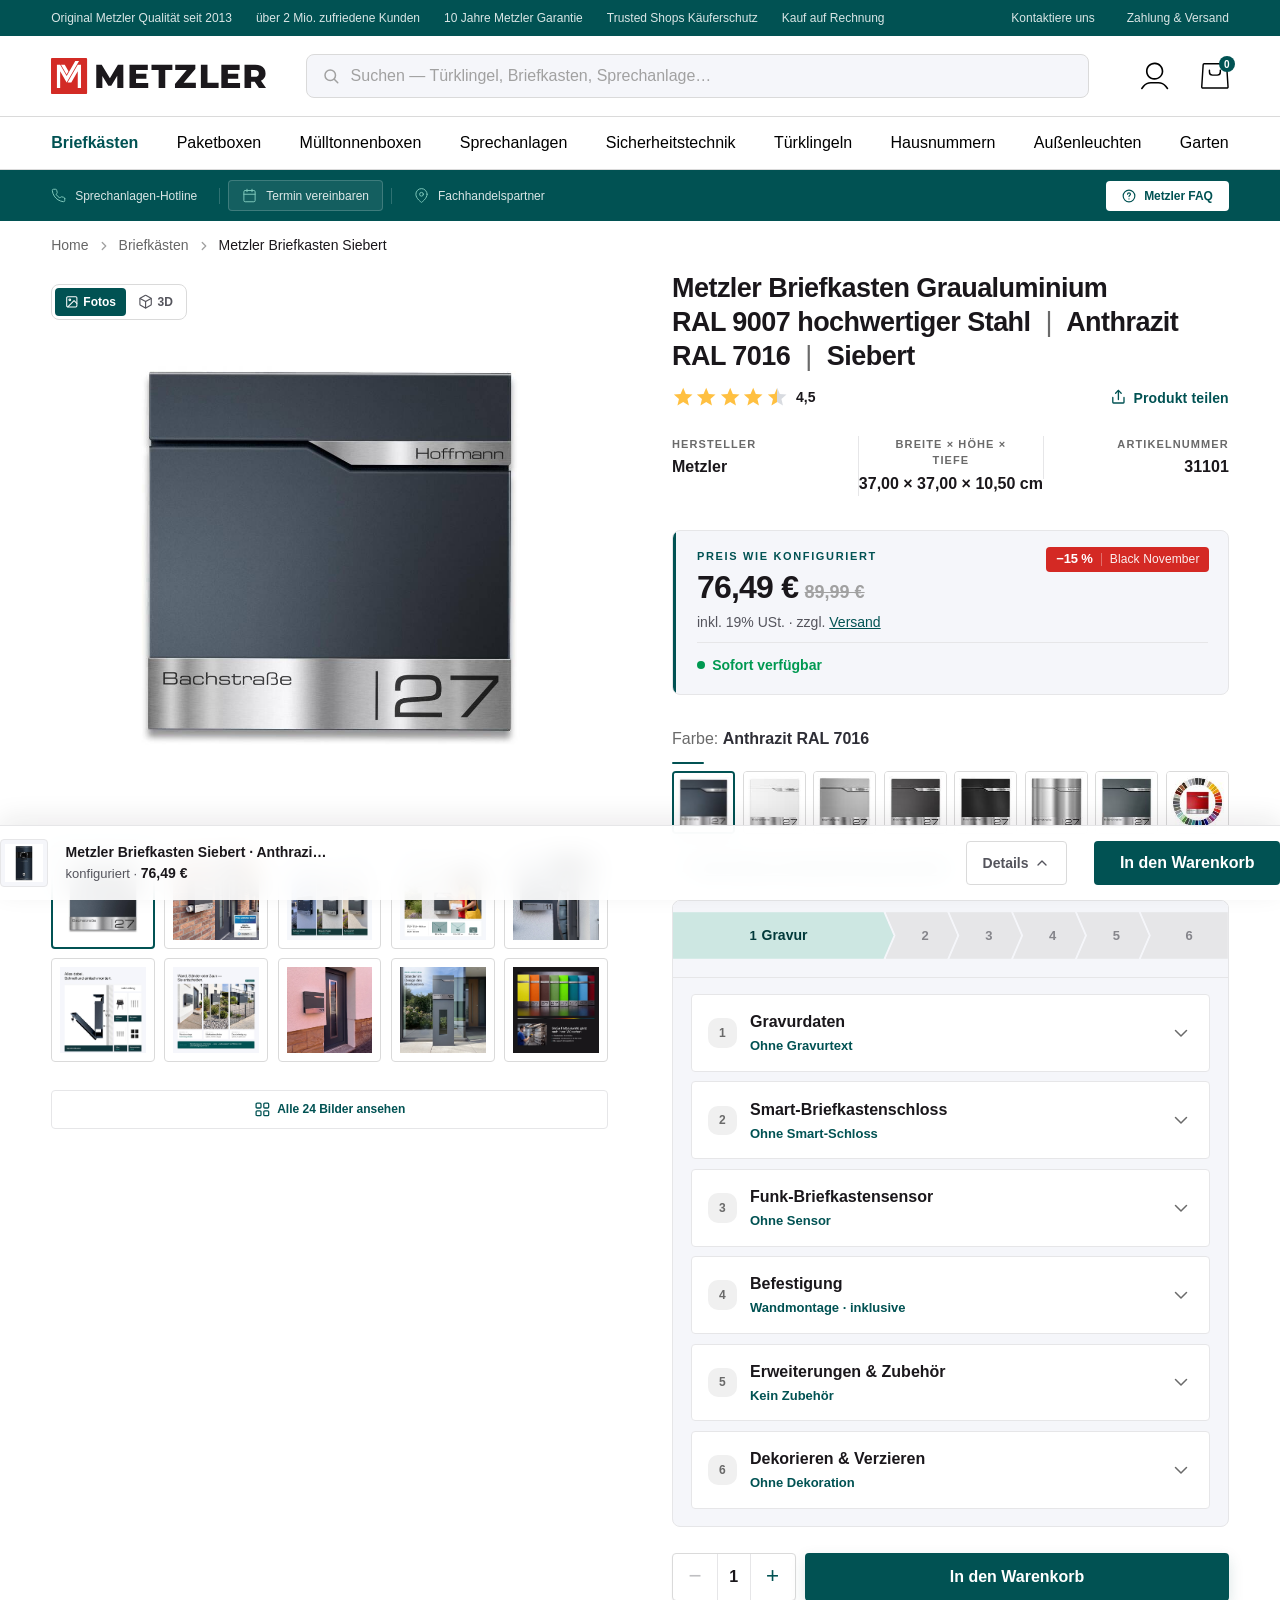
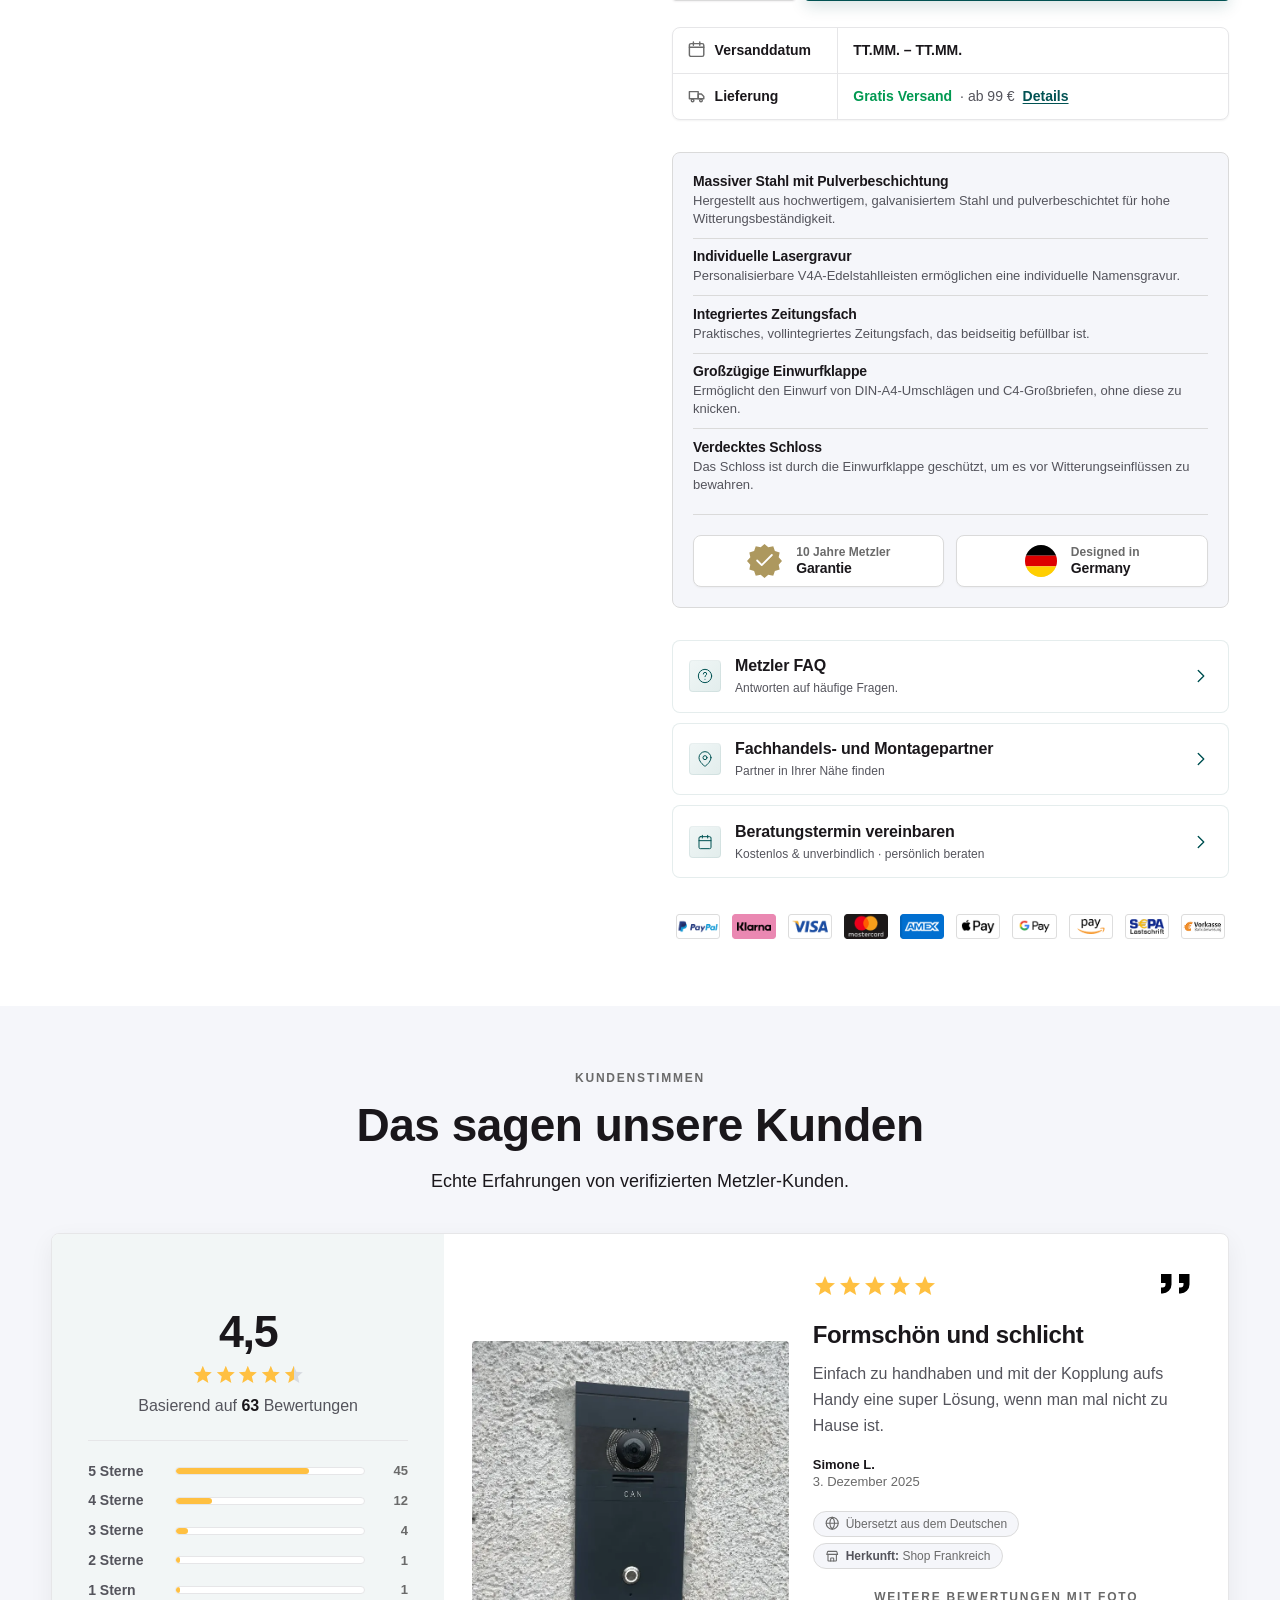
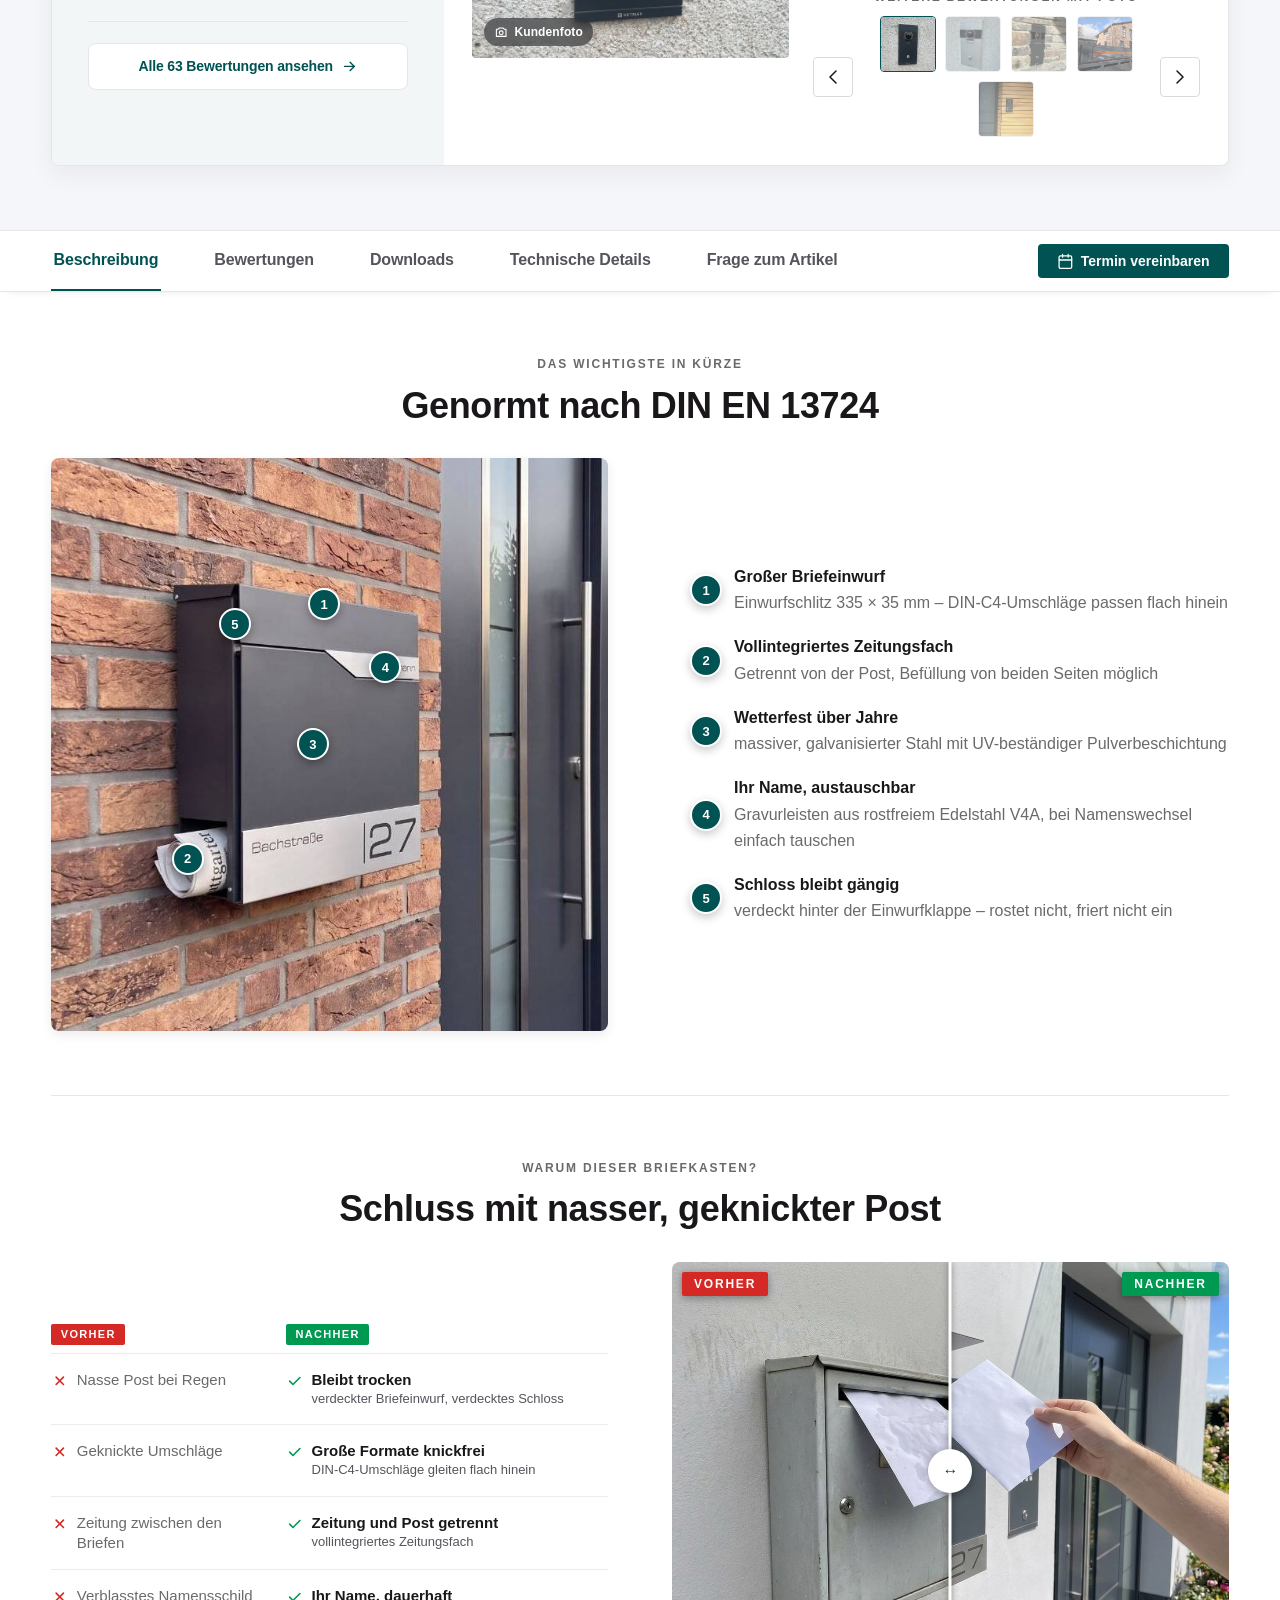
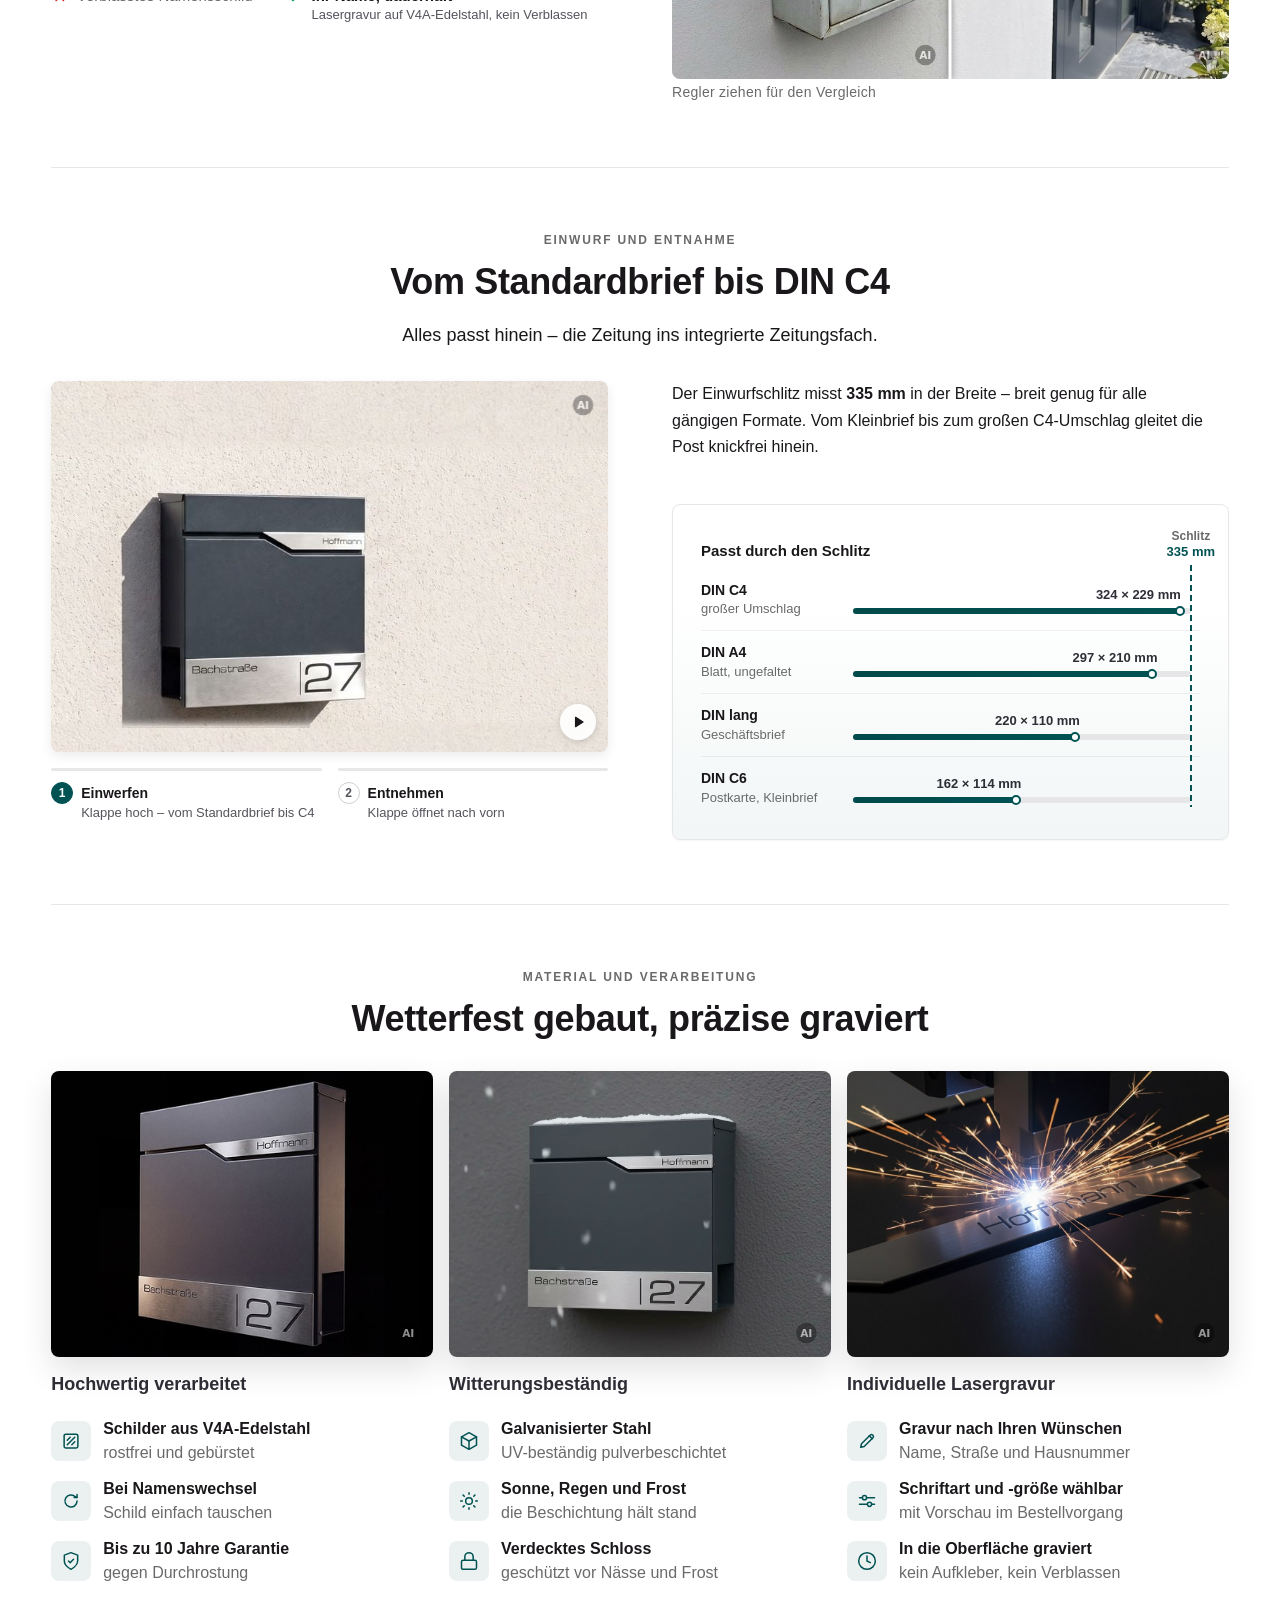
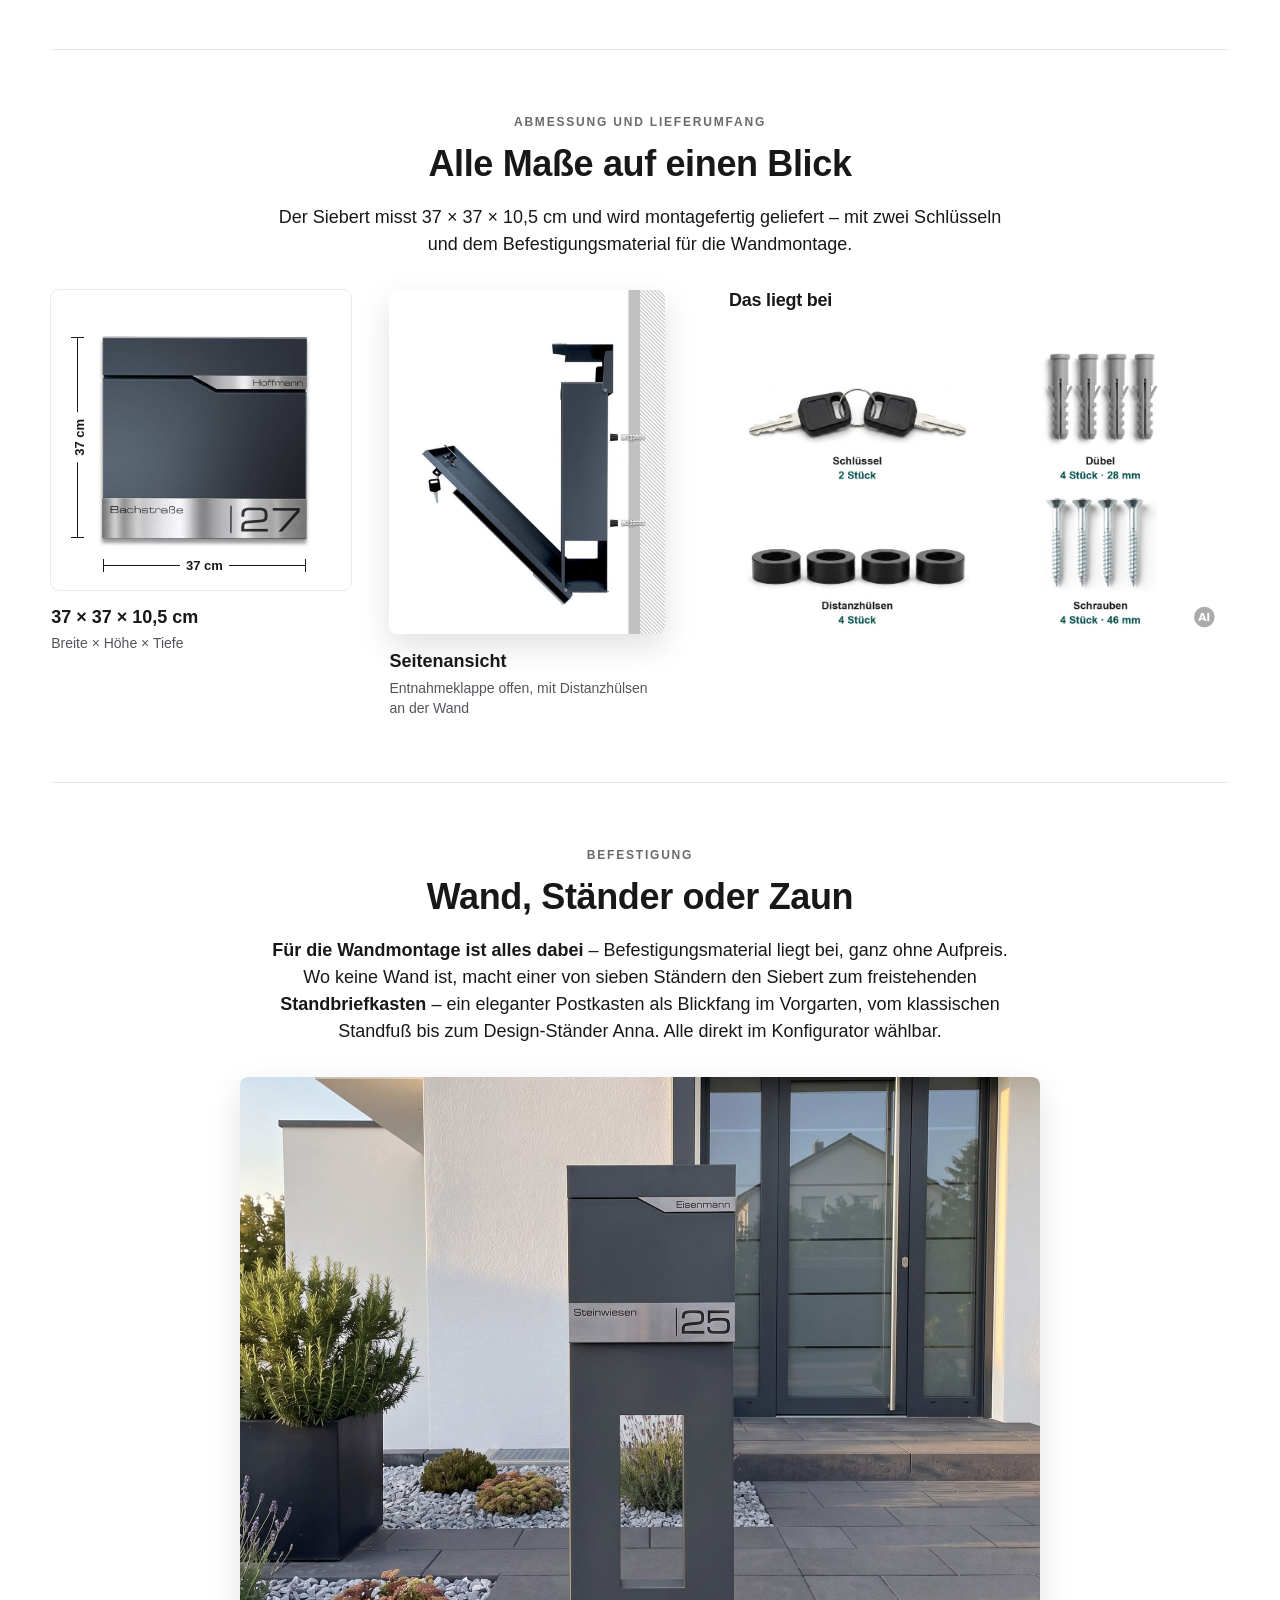
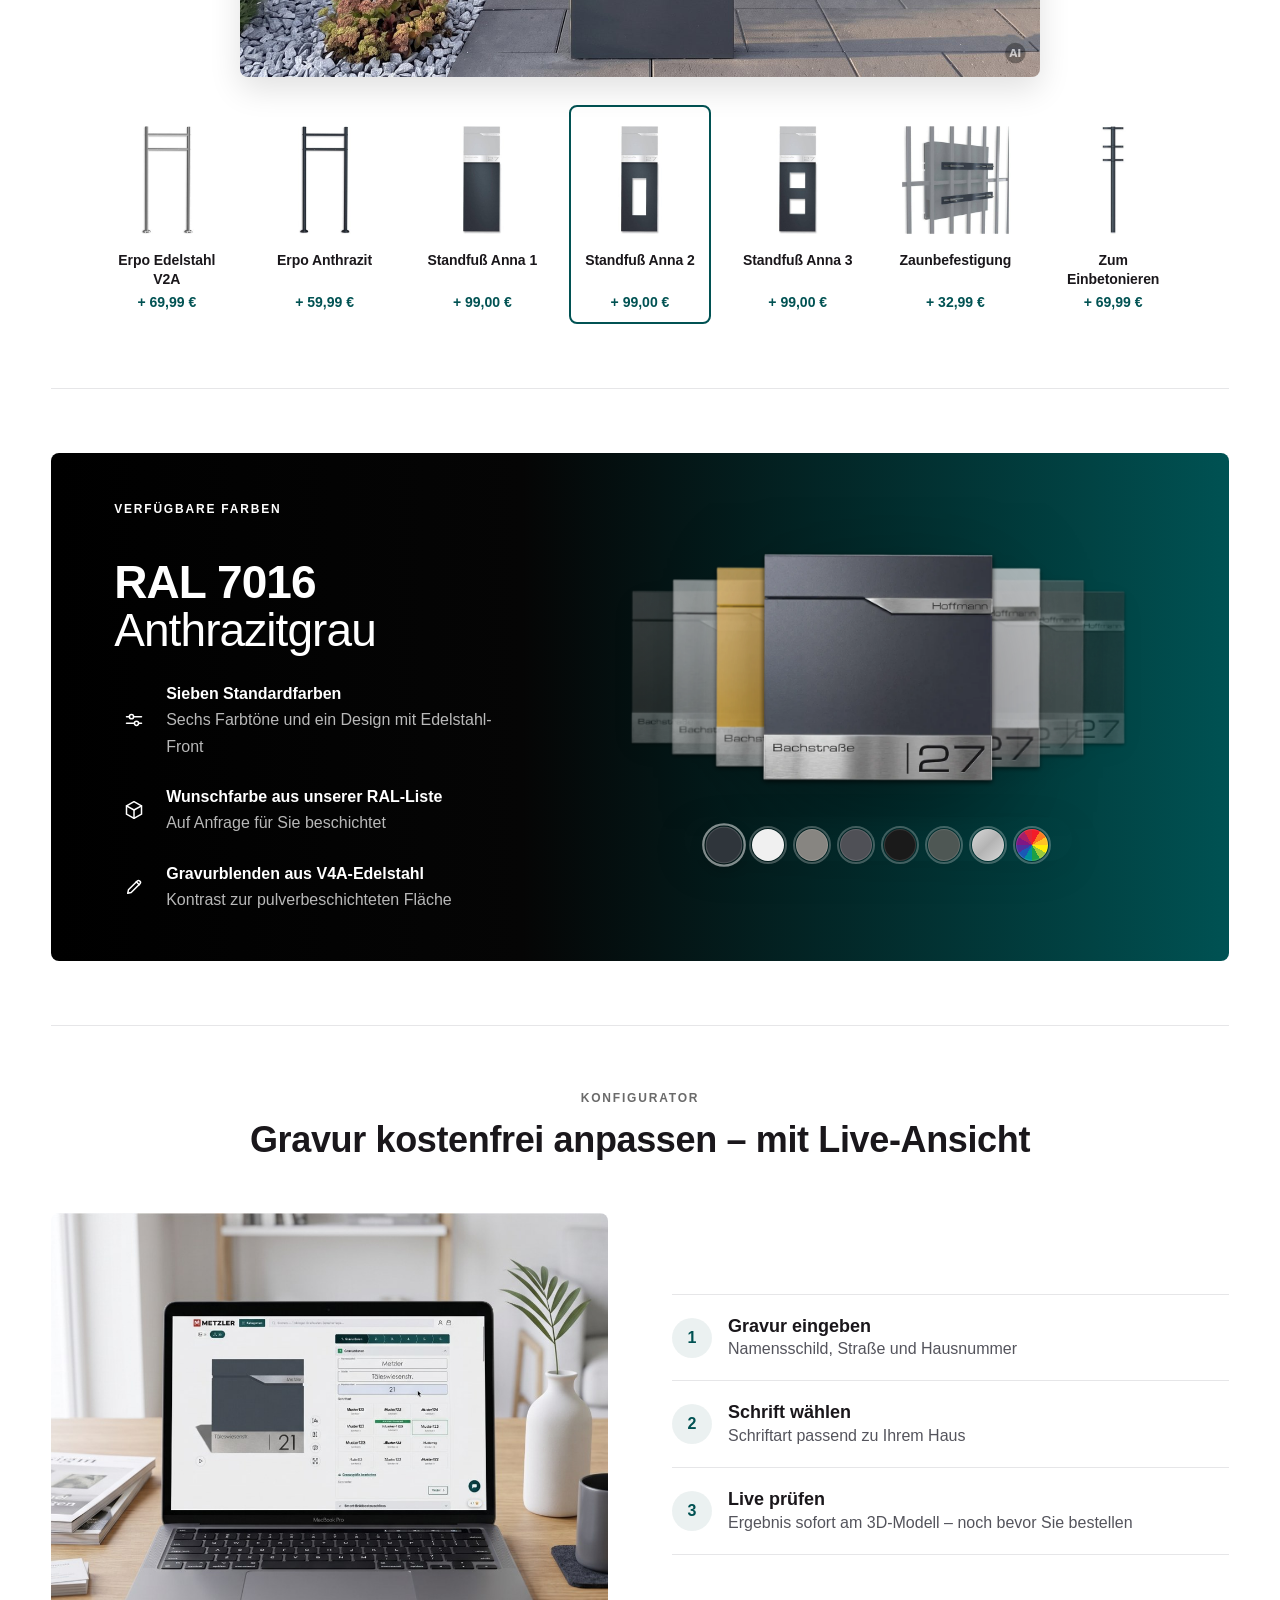
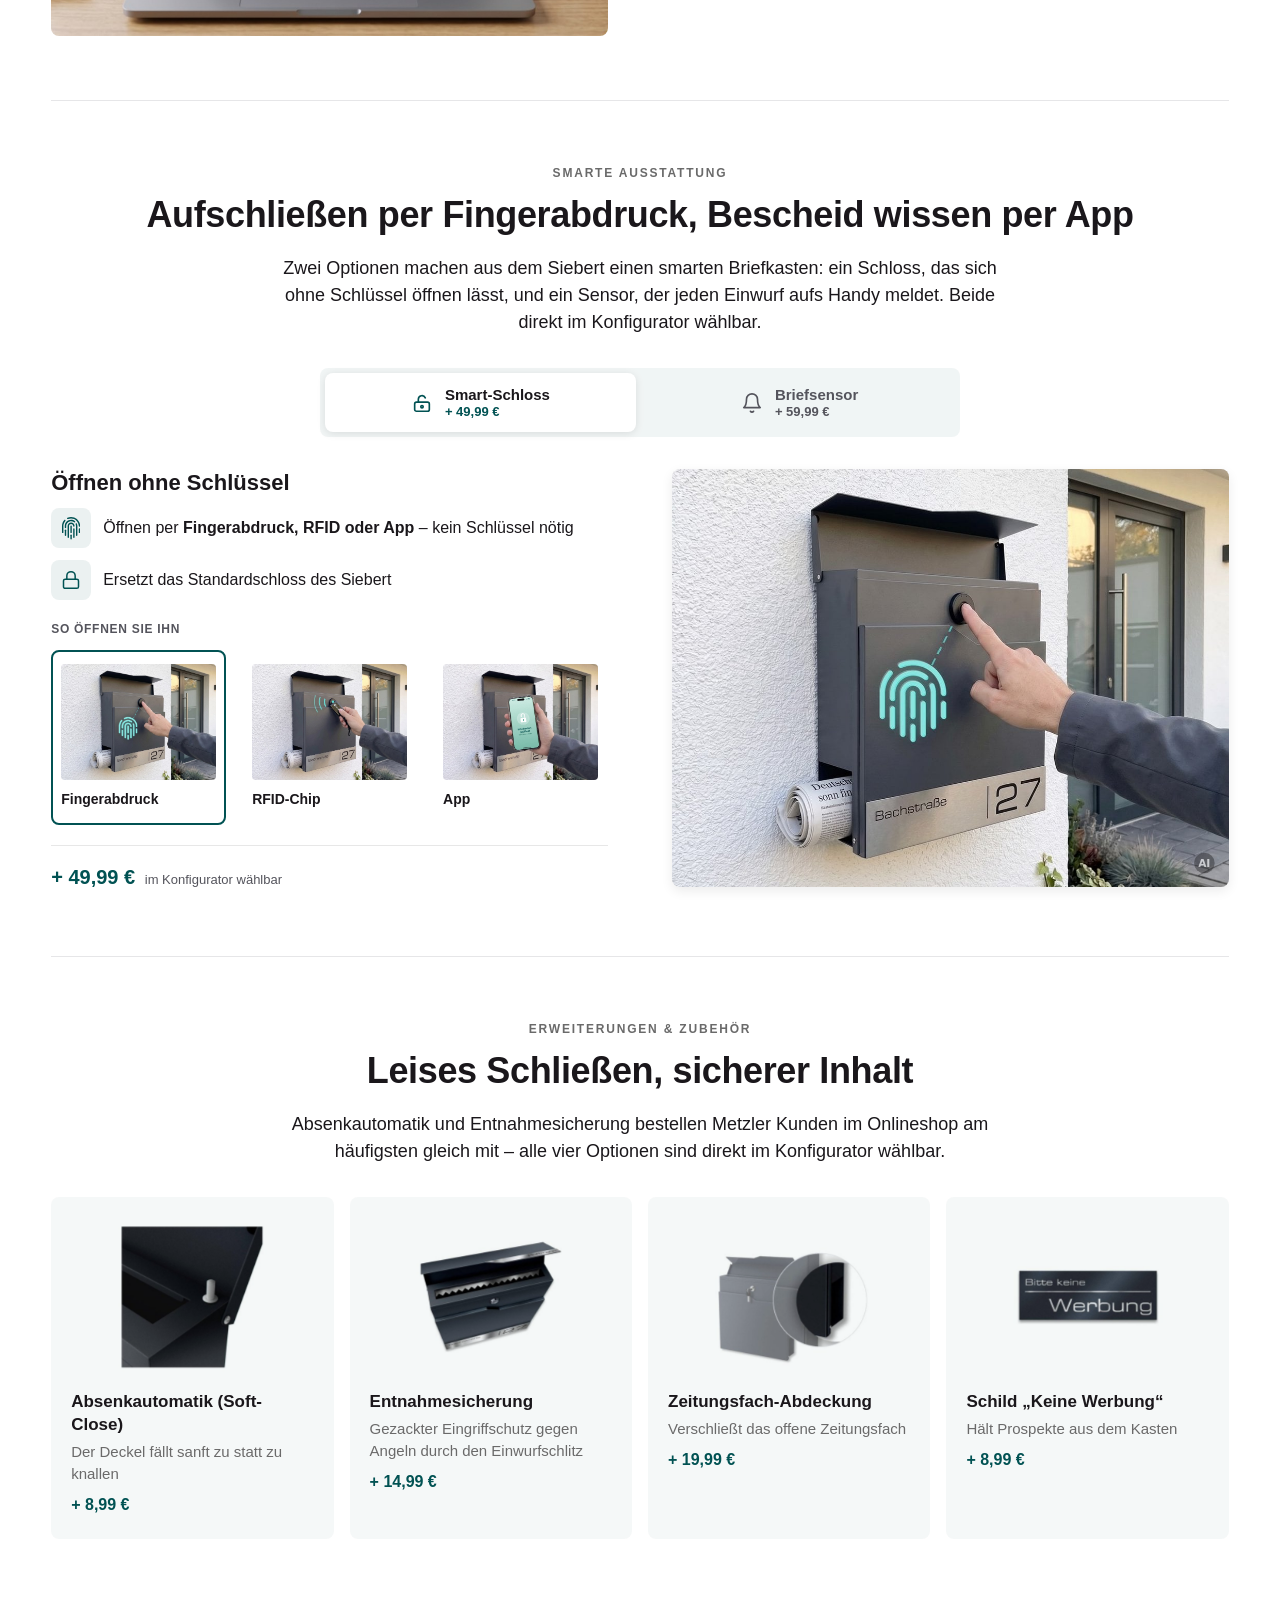
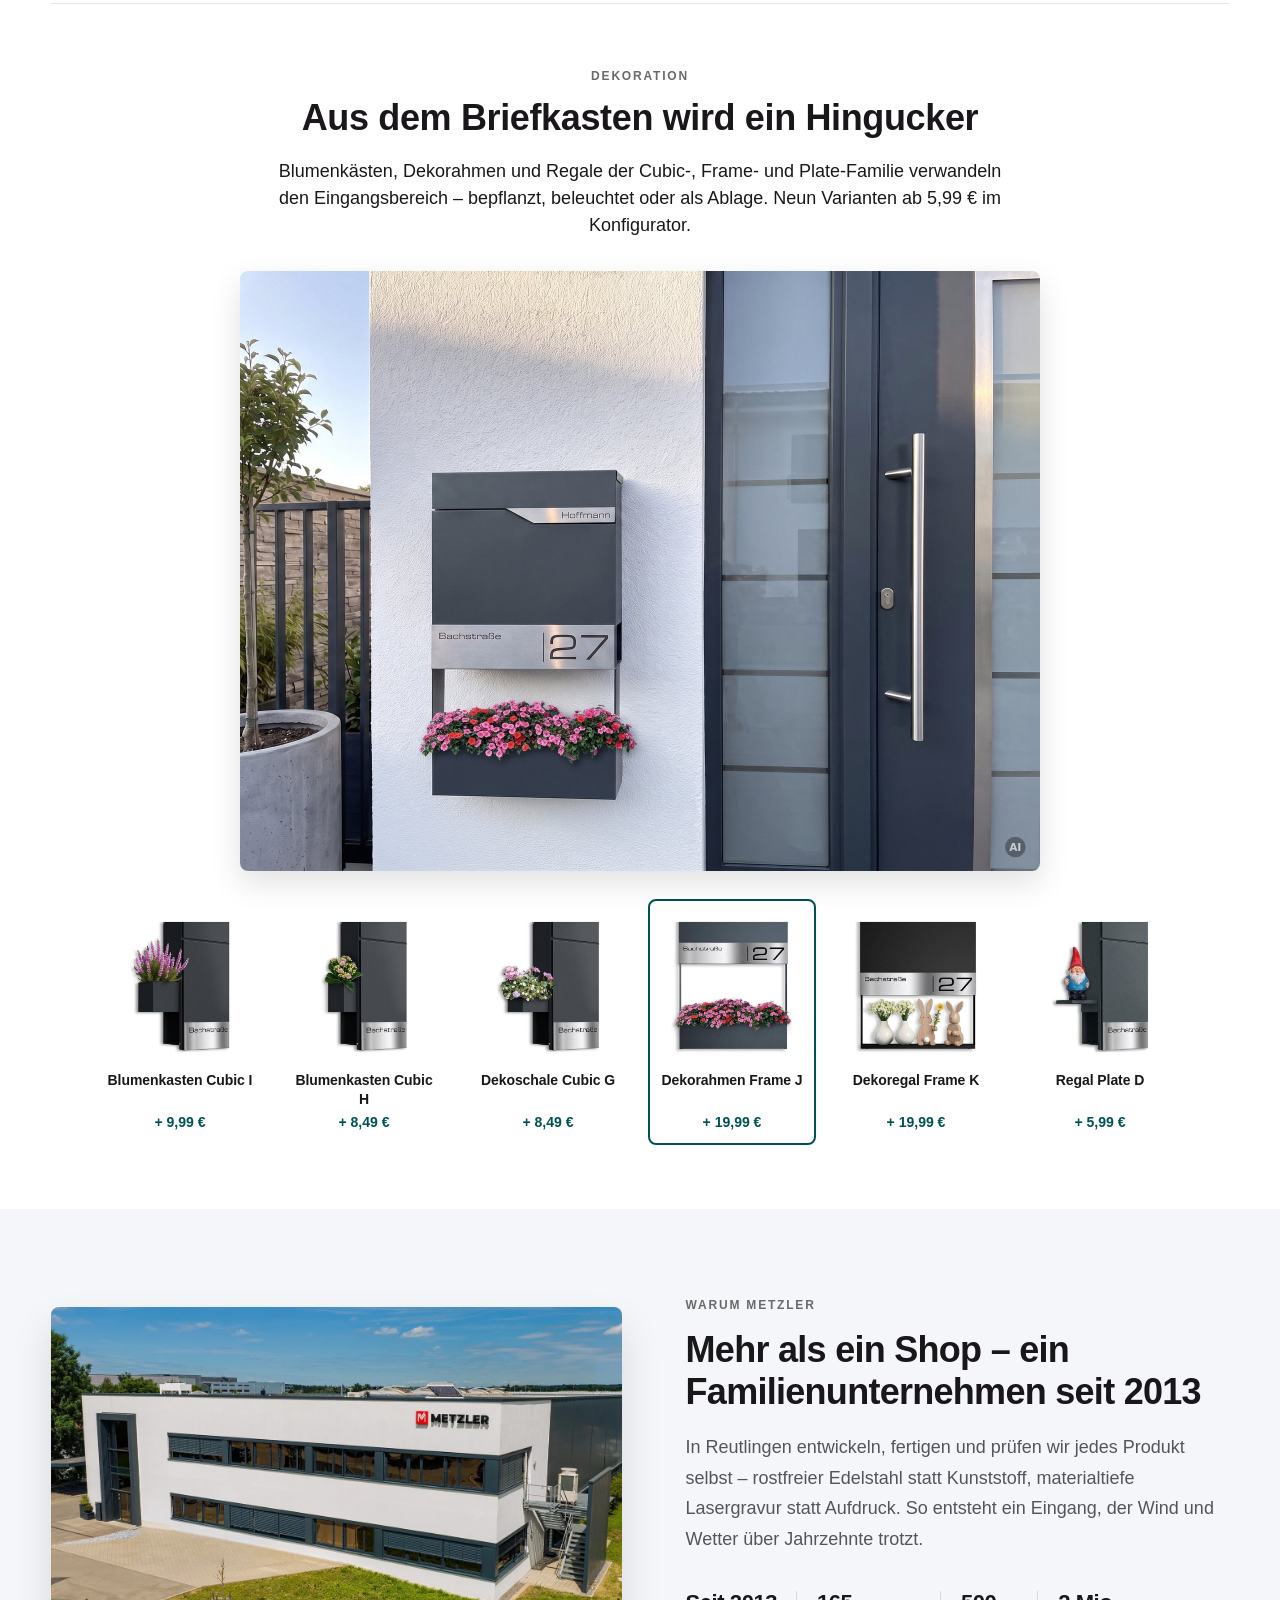
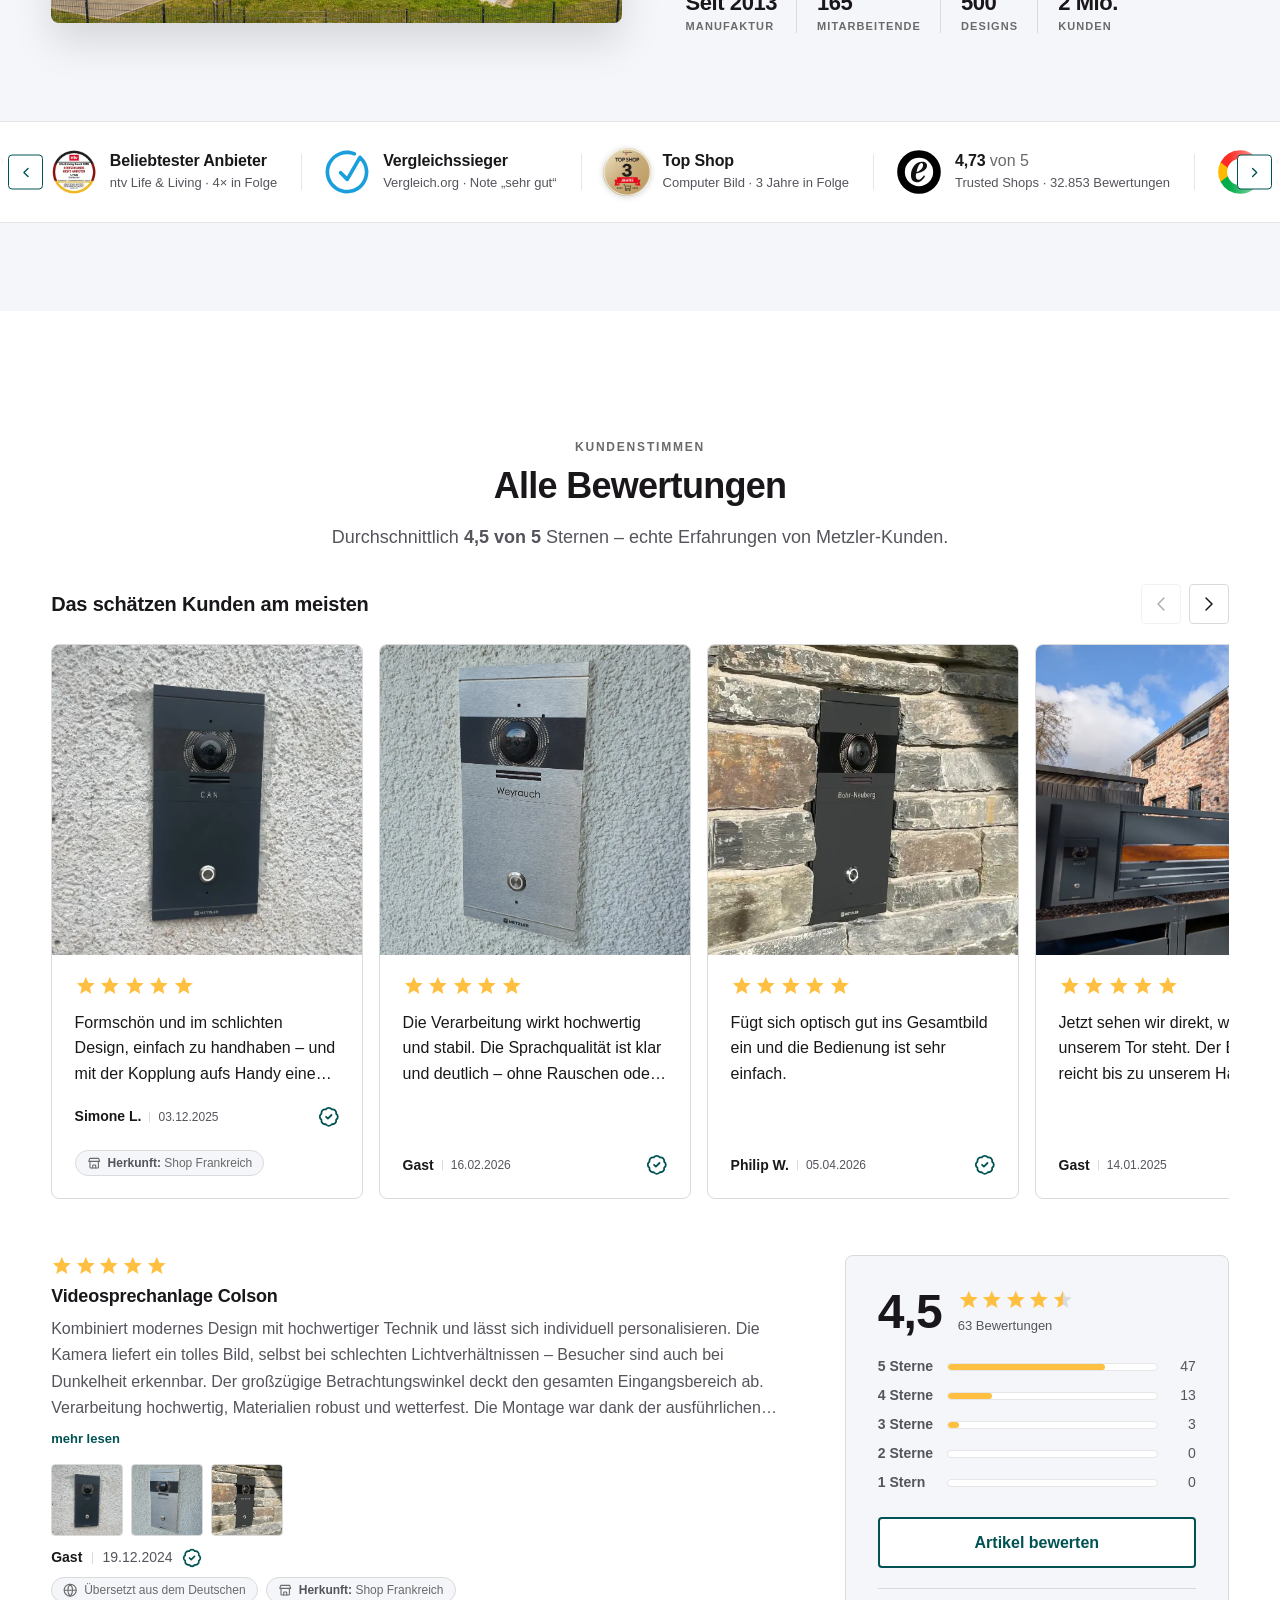
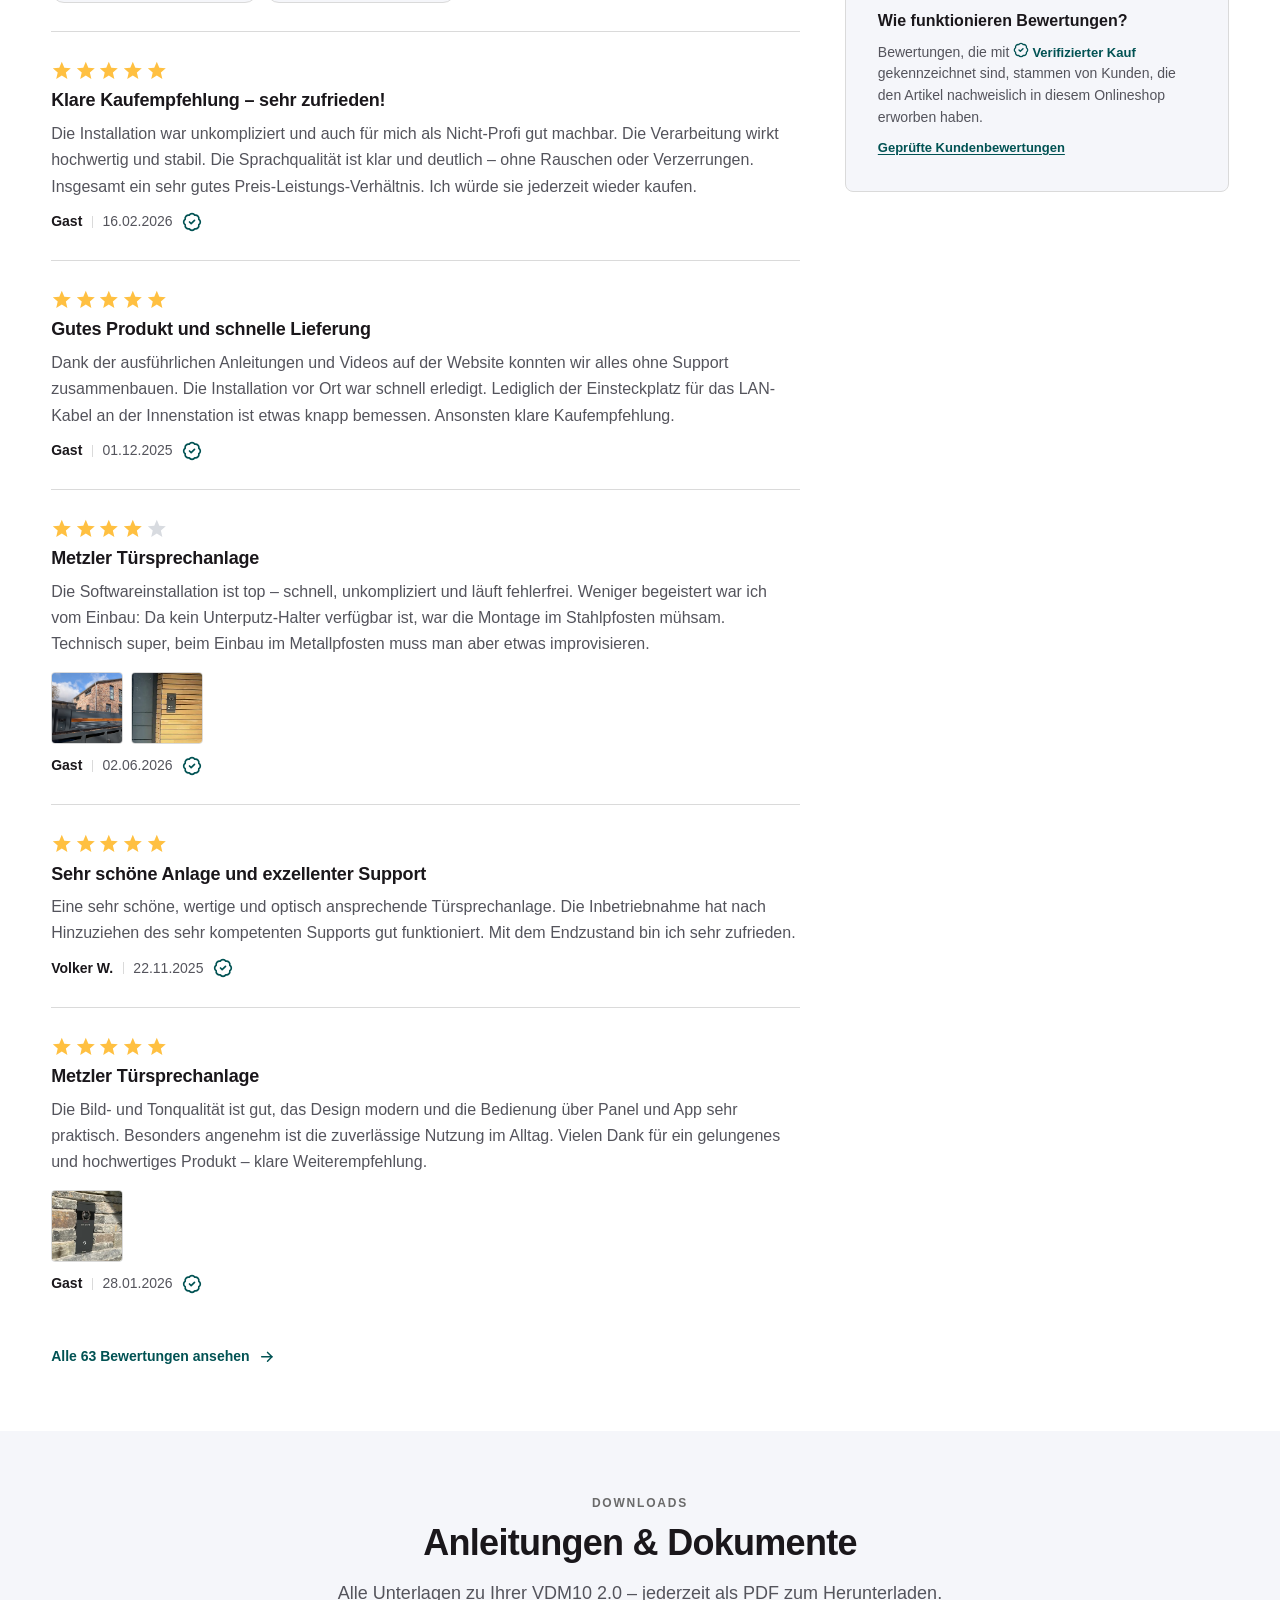
==== commit 9b53e9cb: "Material card: join the refresh arrow to its arrowhead The kit's NAV-27 arc ended short of the arrow" ====
--- a/index-desc.html
+++ b/index-desc.html
@@ -1341,7 +1341,7 @@
 <span
 class="mz-ikl-ico"><svg
 viewbox="0 0 24 24" fill="none" aria-hidden="true" focusable="false" data-icon="NAV-27-aktualisieren"><path
-d="M19.25 12a7.25 7.25 0 1 1-2.1-5.1" stroke="currentColor" stroke-width="1.8" stroke-linecap="round" stroke-linejoin="round" fill="none"></path><path
+d="M19.25 12a7.25 7.25 0 1 1-2.1-5.1l2.1 0.85" stroke="currentColor" stroke-width="1.8" stroke-linecap="round" stroke-linejoin="round" fill="none"></path><path
 d="M19.25 4.25v3.5h-3.5" stroke="currentColor" stroke-width="1.8" stroke-linecap="round" stroke-linejoin="round" fill="none"></path></svg></span><p
 class="mz-ikl-t"><b>Bei Namenswechsel</b><span>Schild einfach tauschen</span></p></li><li>
 <span
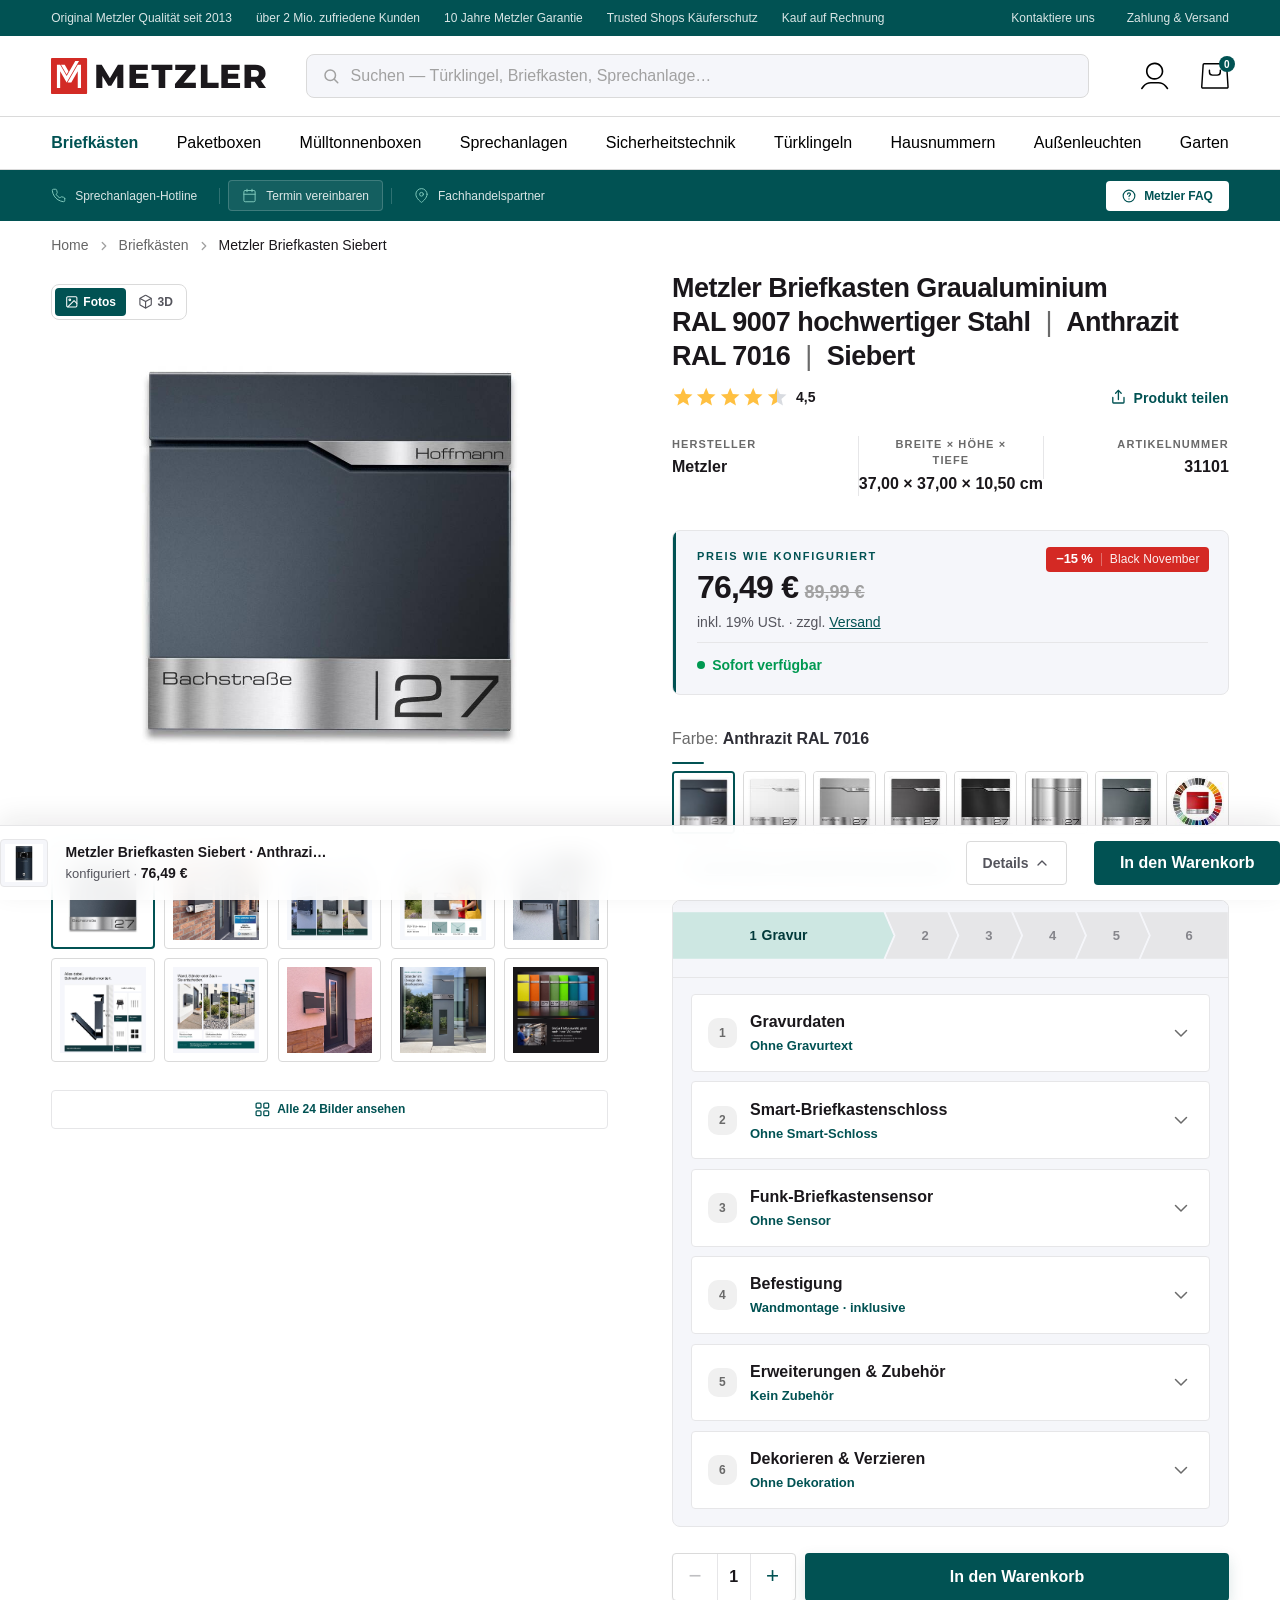
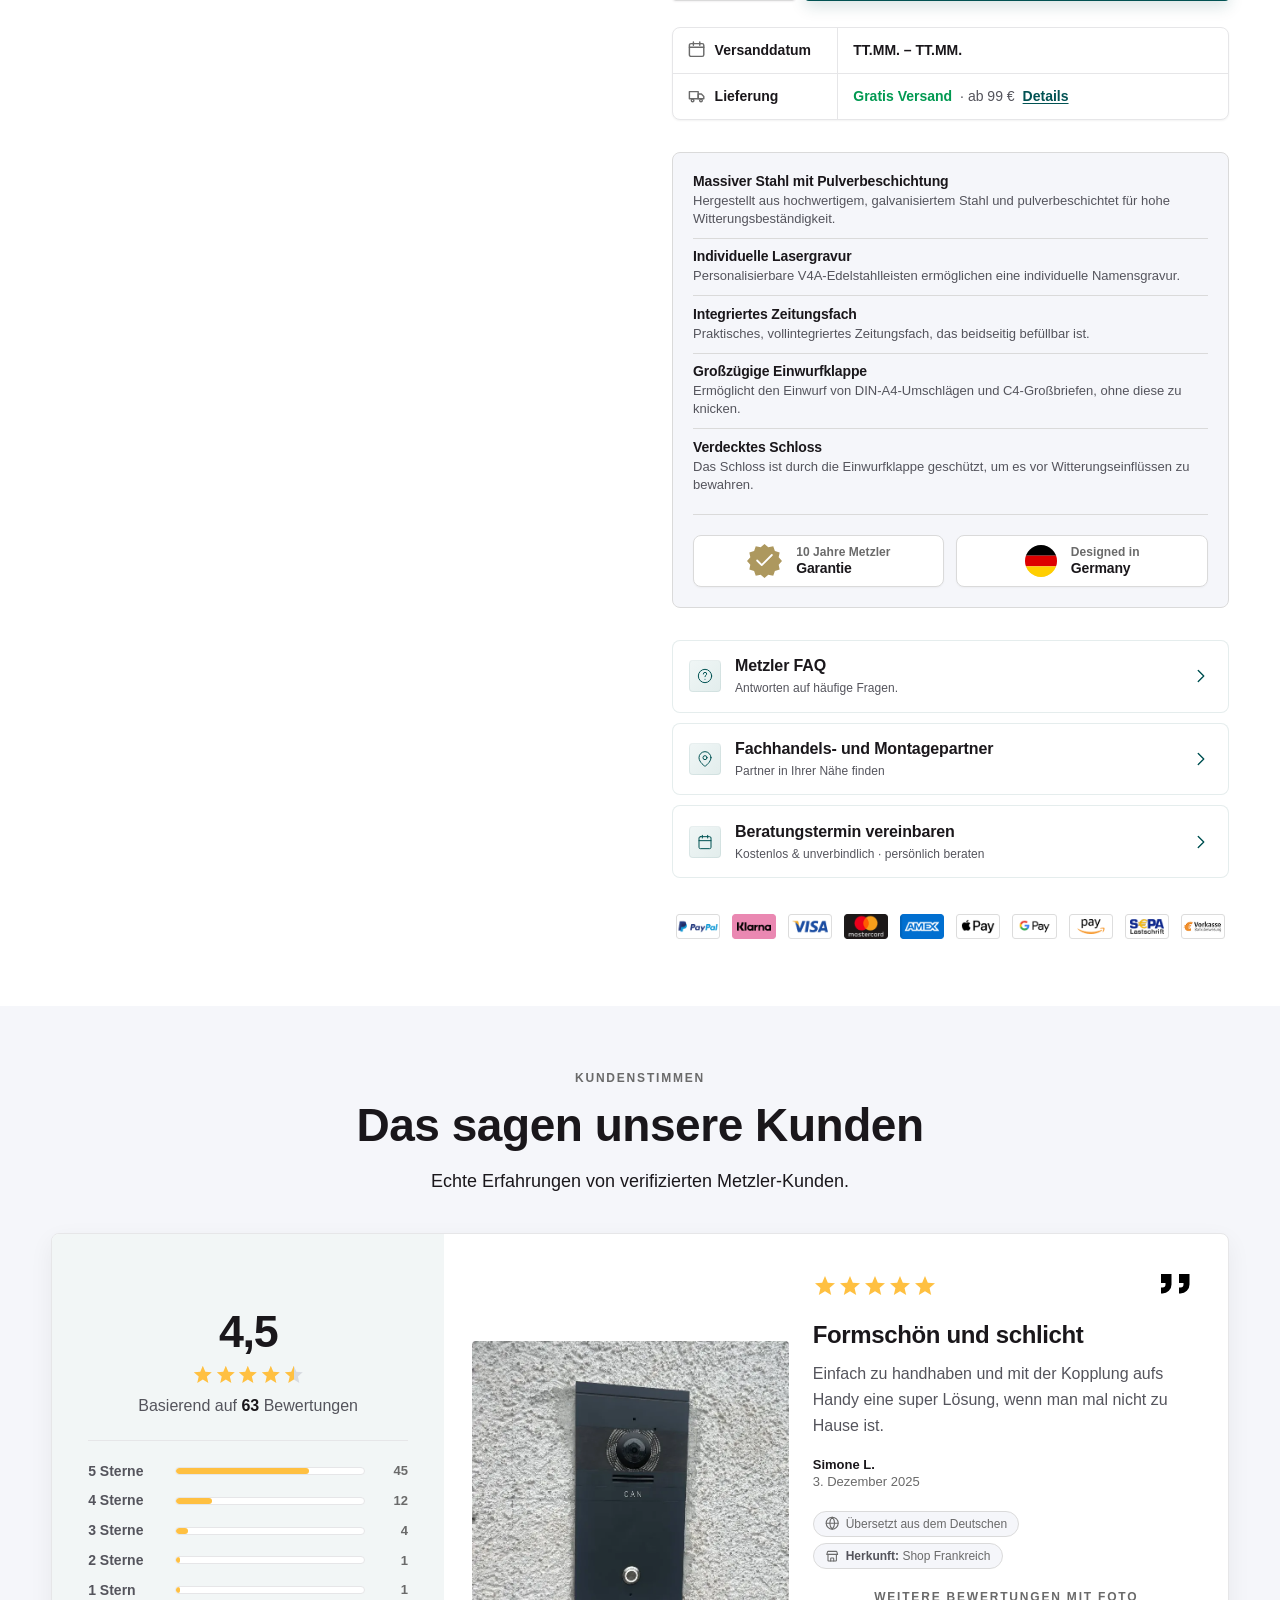
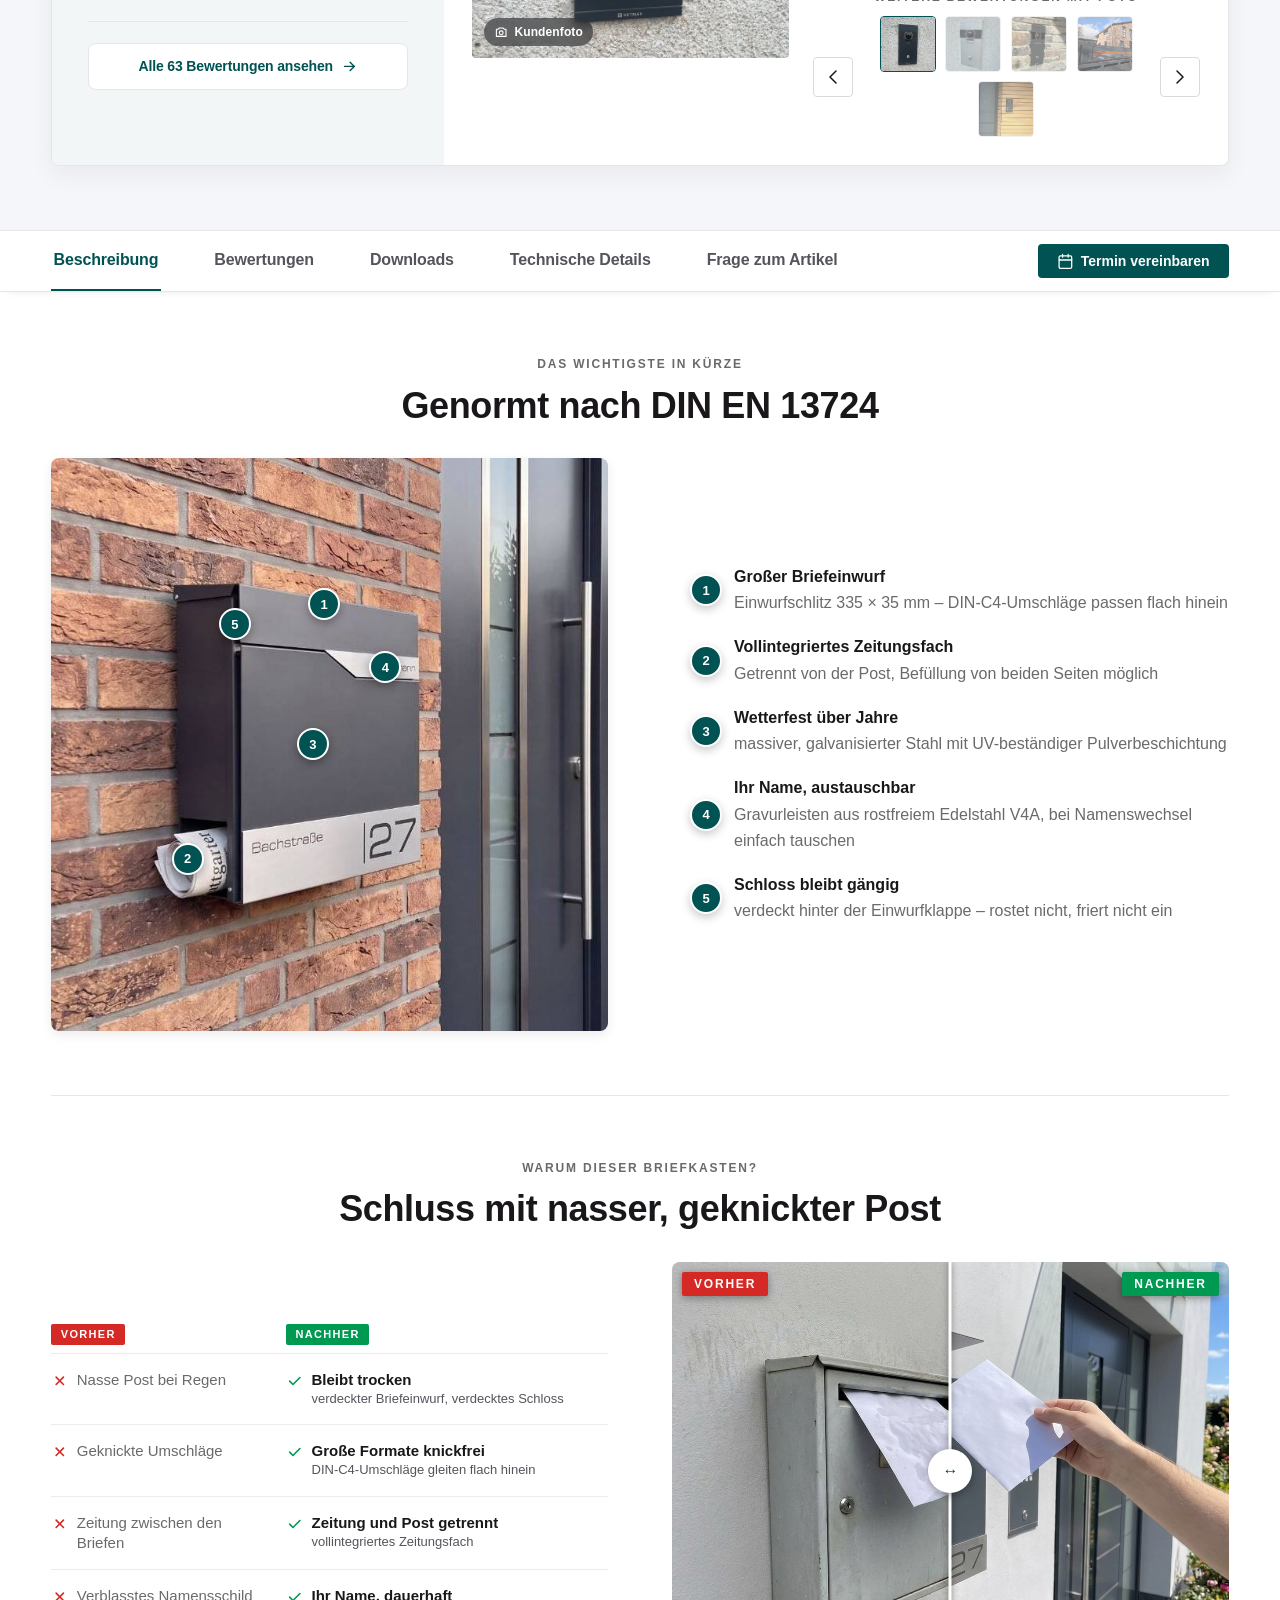
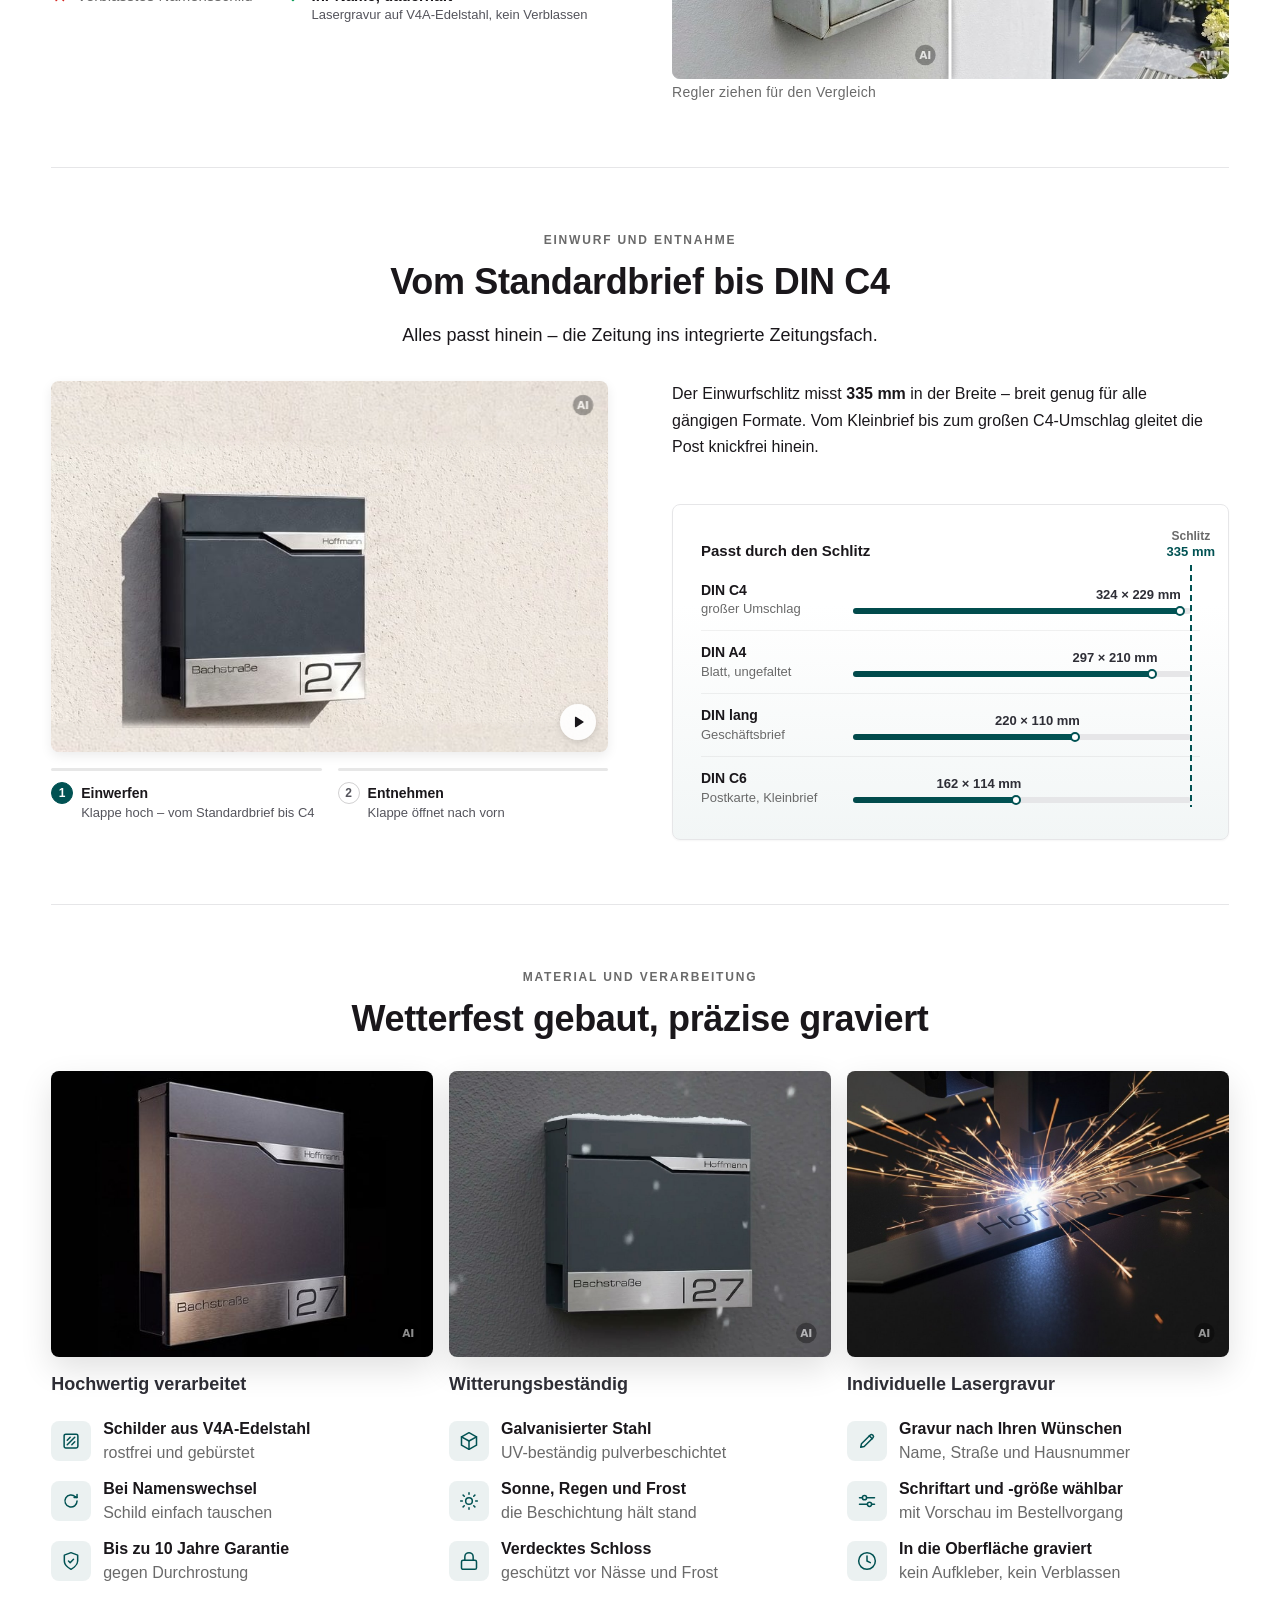
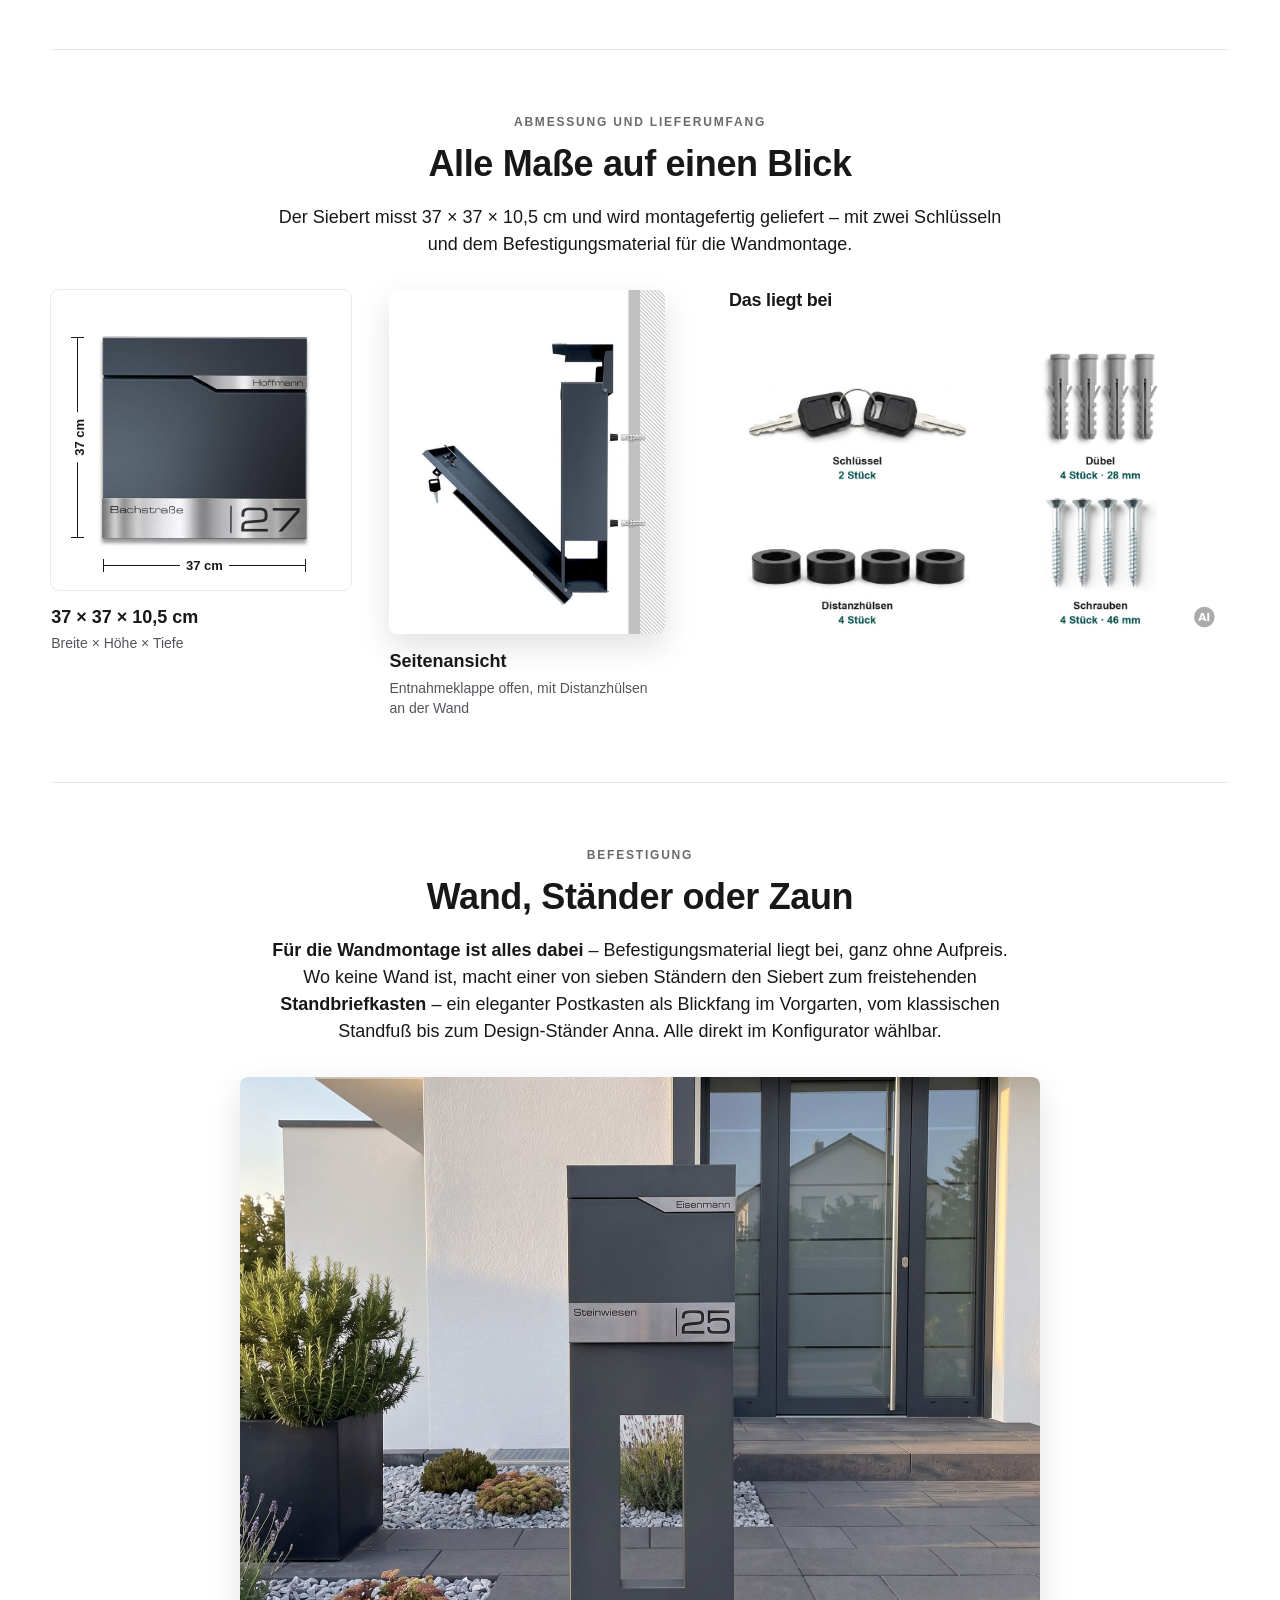
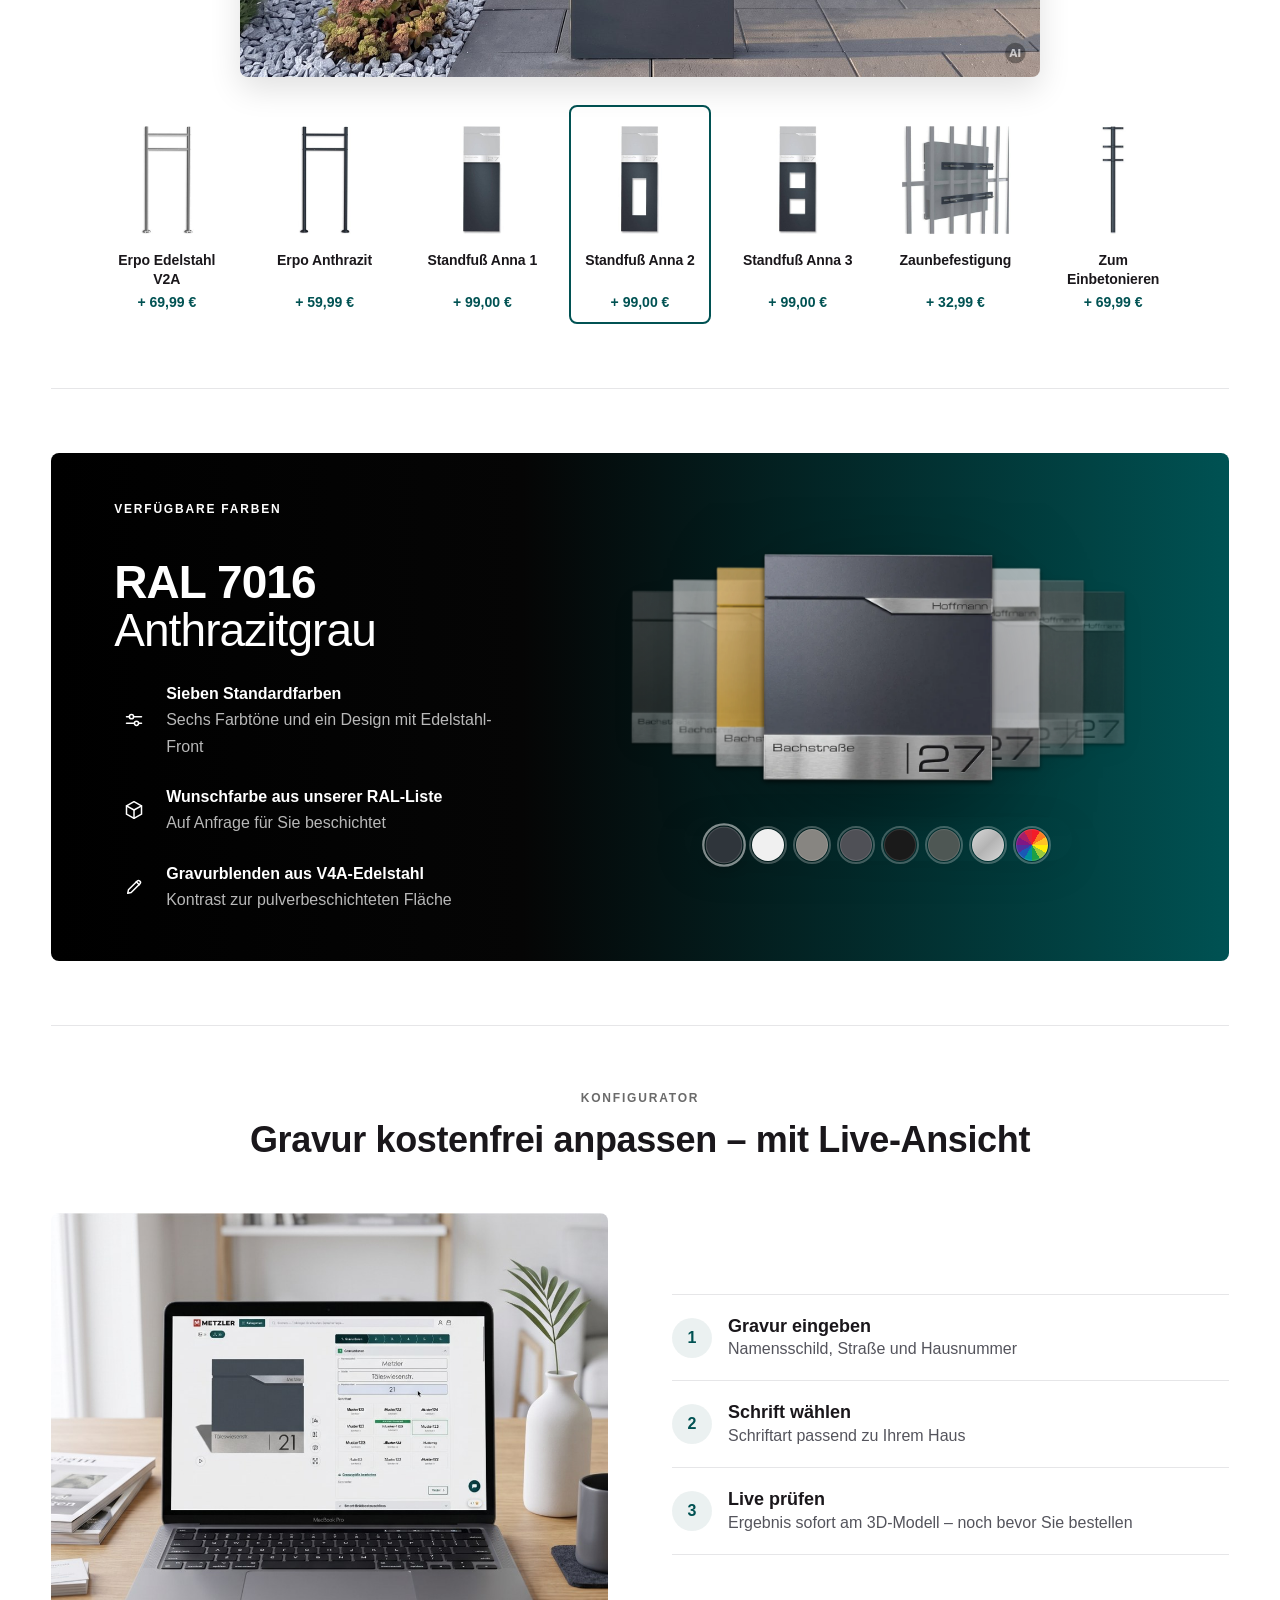
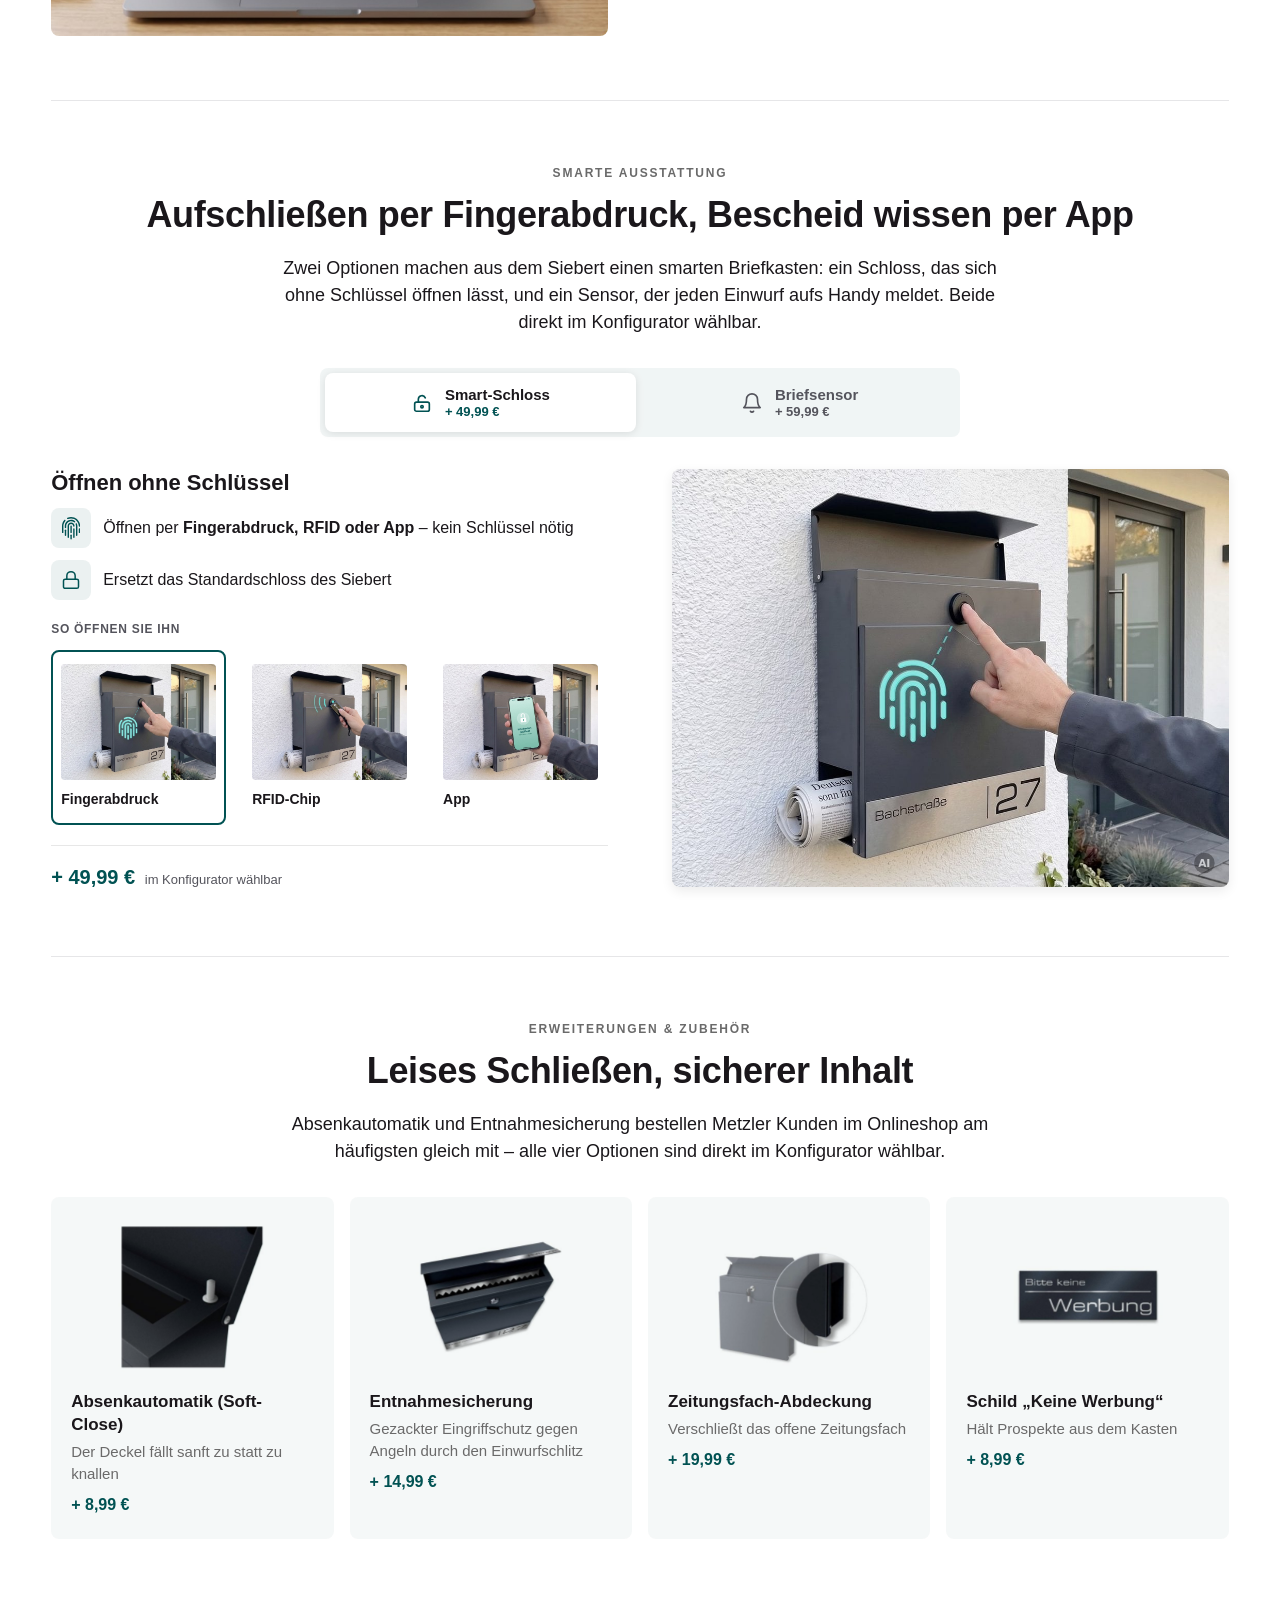
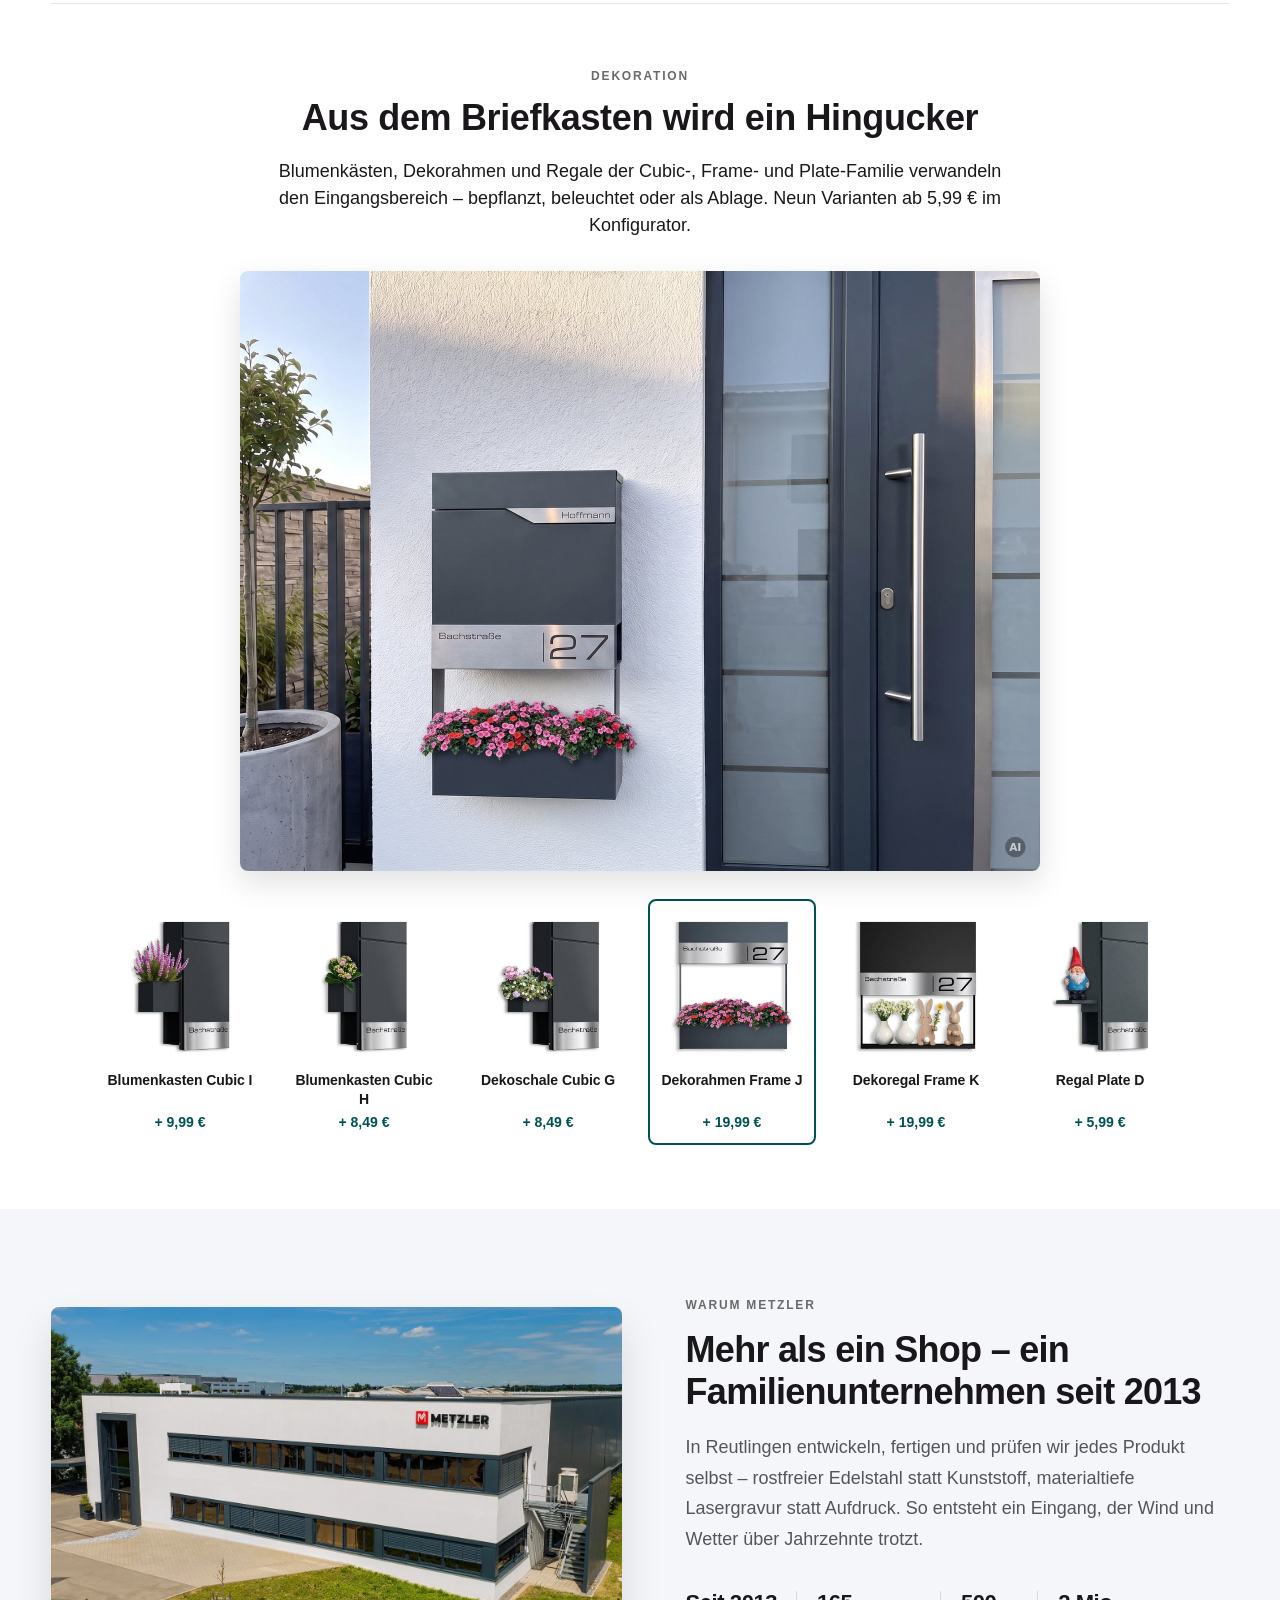
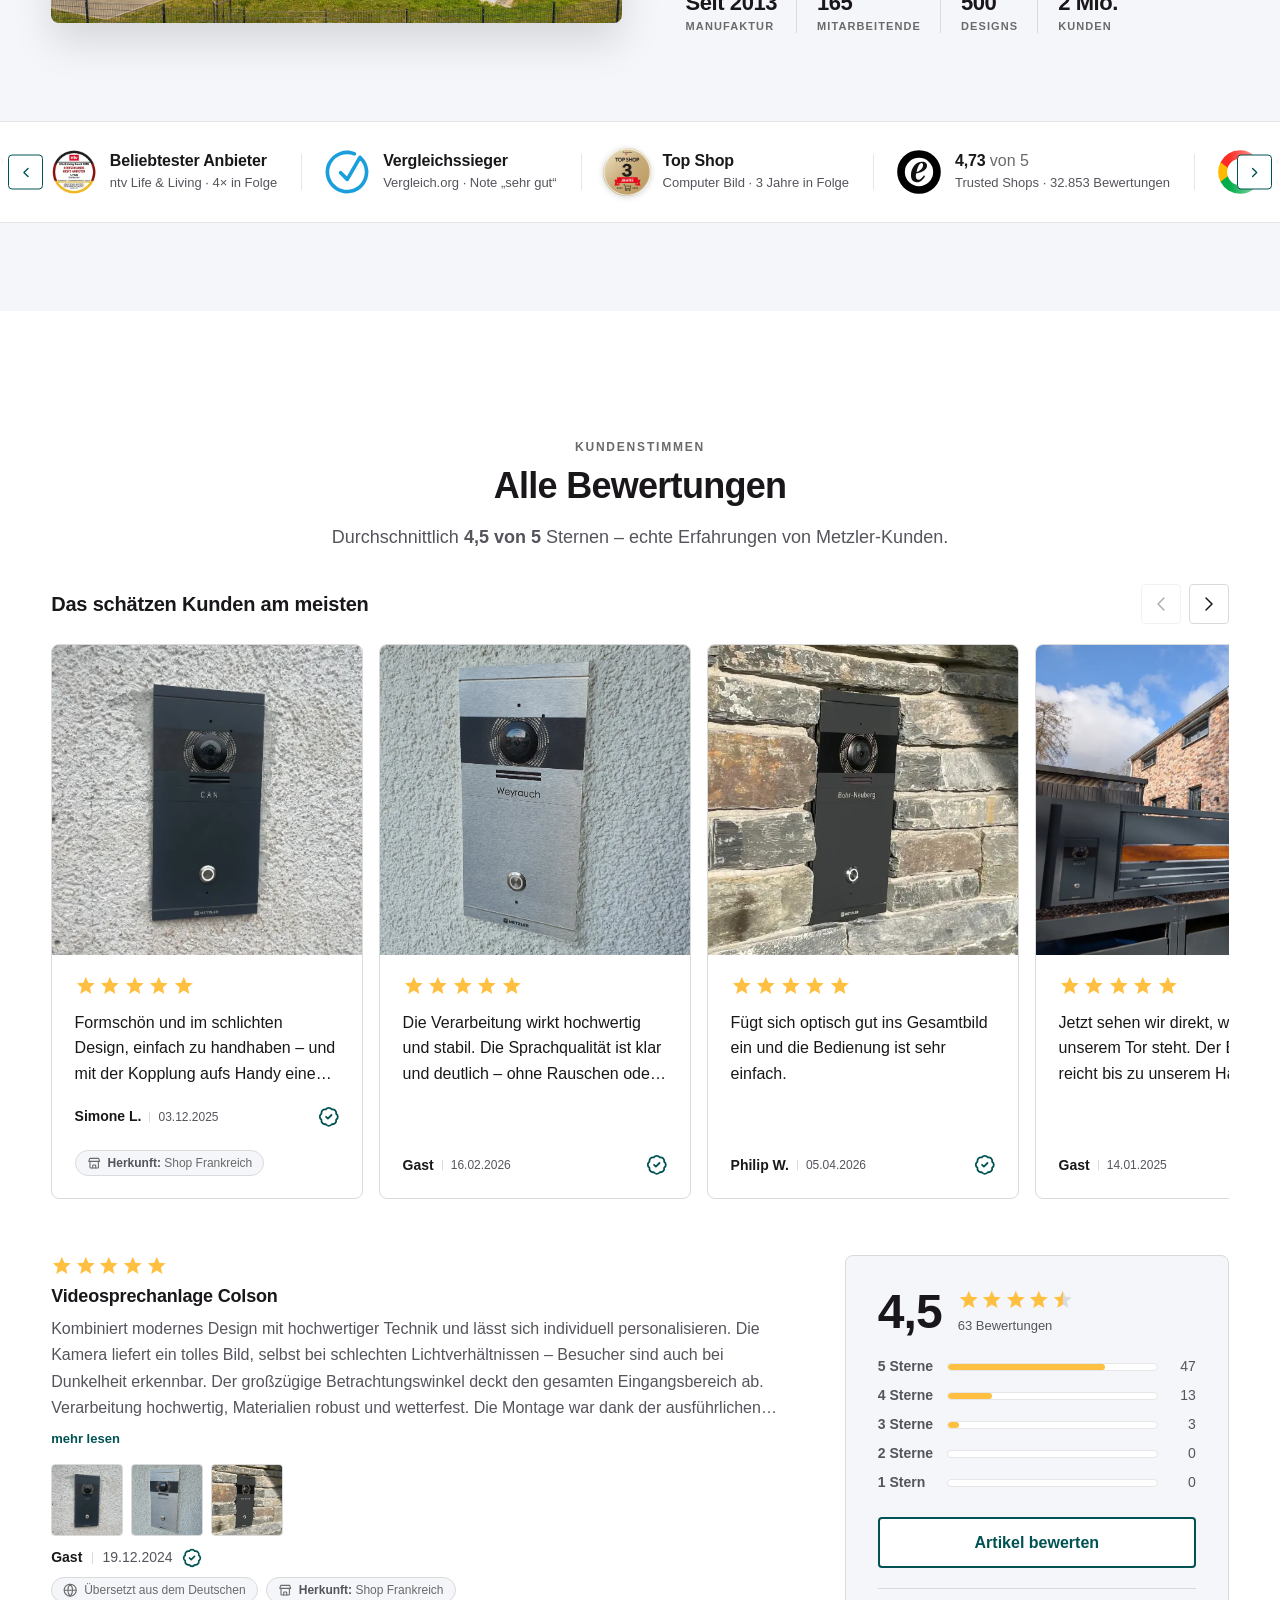
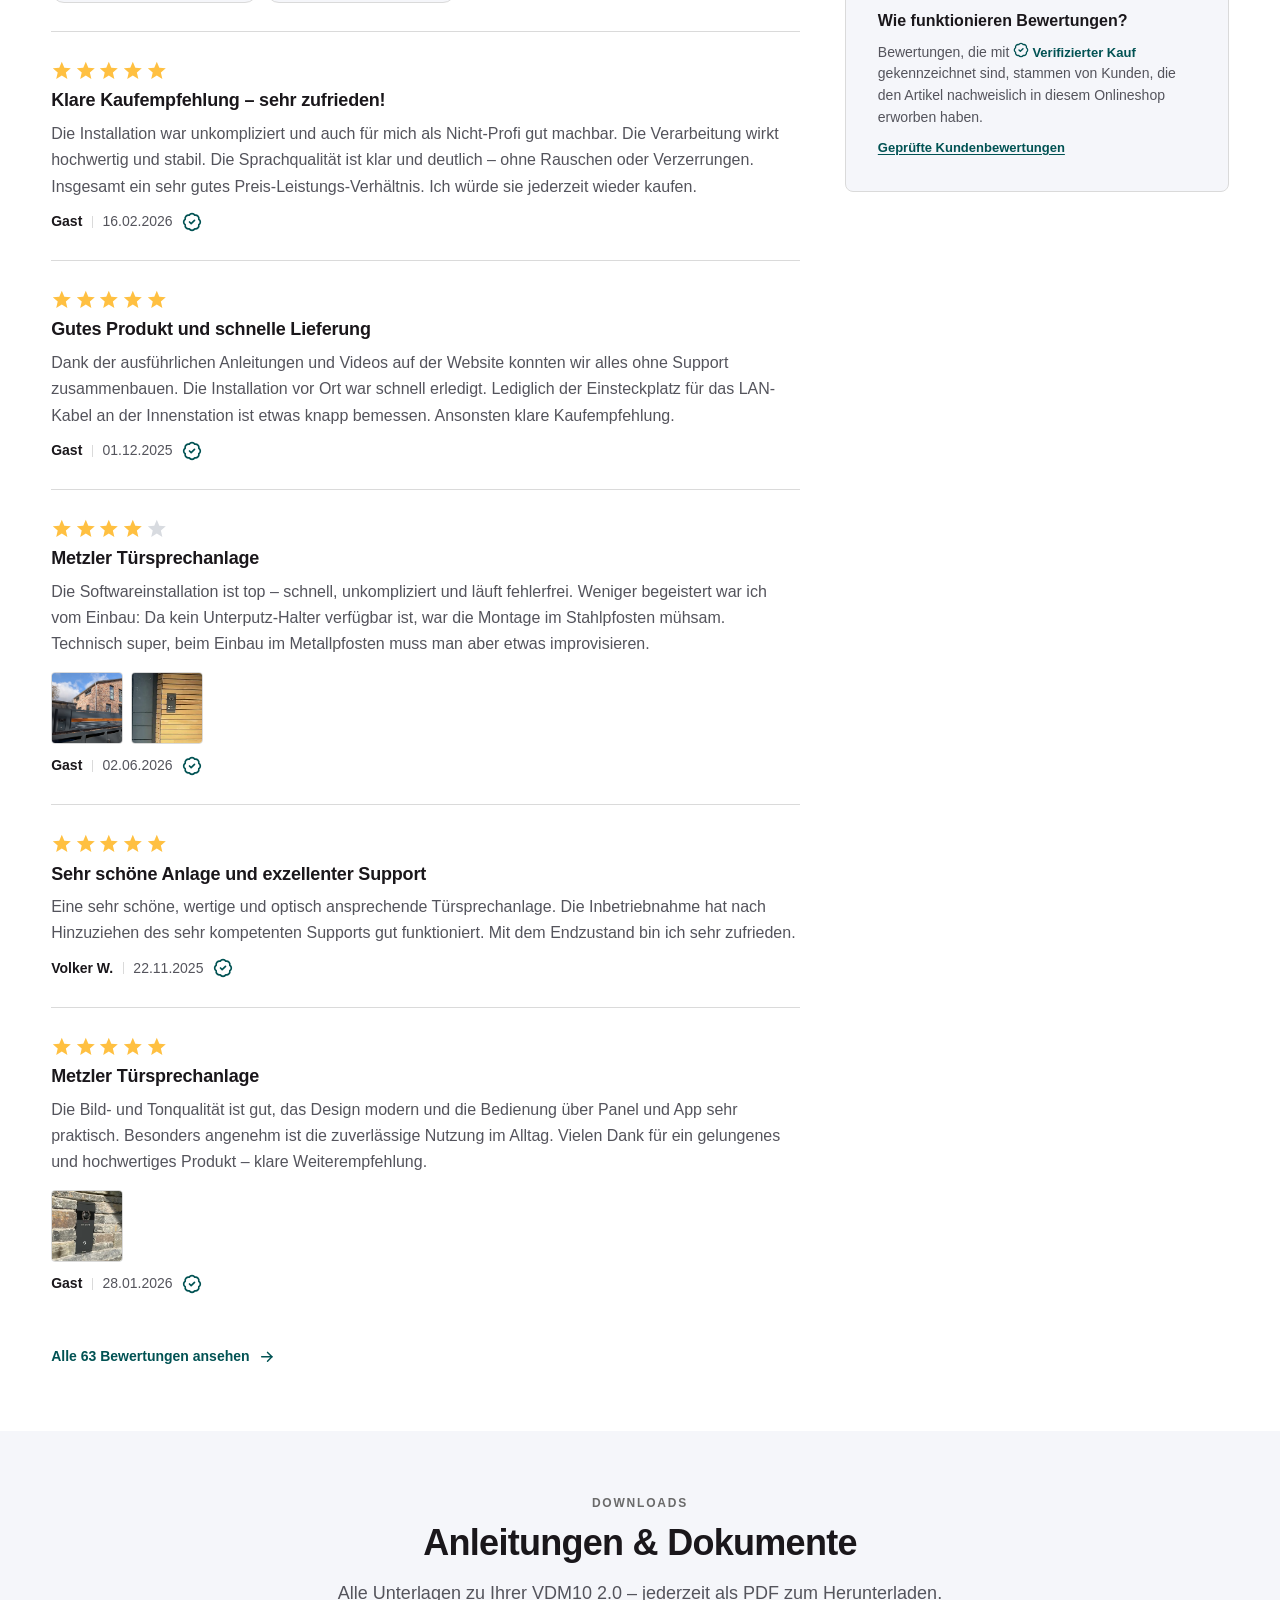
==== commit 2c668fb7: "Ihre Konfiguration in the buy box; product shots facing right - Price details rebuilt as the kit's "" ====
--- a/index-desc.html
+++ b/index-desc.html
@@ -20,7 +20,7 @@
 <!-- New PDP sections -->
 <link rel="stylesheet" href="pdp.css?v=35" />
 <!-- Version B – inline build panel -->
-<link rel="stylesheet" href="pdp-b-desc.css?v=175" />
+<link rel="stylesheet" href="pdp-b-desc.css?v=182" />
 <link rel="stylesheet" href="pdp-b-desc-opc.css?v=2" />
 <!-- Prototype variant switch – append ?flow=b (v2) or ?flow=c (v3) to load an alternative
      color-selection flow. Default (no param) renders v1 exactly as-is. Runs in <head> so the
@@ -666,14 +666,16 @@
 
         <!-- ===== BUY BLOCK – "Preis wie konfiguriert" · always-live cart (validate on click, never lock) ===== -->
         <div class="cfgb-checkout" id="bCheckout">
-          <!-- Price details (follows the config): opening reveals the itemised breakdown + total -->
-          <div class="cfgb-acc" id="bAcc">
-            <button type="button" class="cfgb-detailsbtn" id="bDetailsBtn" aria-expanded="false" aria-controls="bAccBody">
-              <span class="cfgb-detailsbtn__t">Preisdetails &amp; Menge</span>
-              <svg class="cfgb-detailsbtn__chev" viewBox="0 0 24 24" fill="none" stroke="currentColor" stroke-width="2" stroke-linecap="round" stroke-linejoin="round"><path d="M6 9l6 6 6-6"/></svg>
-            </button>
-            <div class="cfgb-acc__body" id="bAccBody"><div class="cfgb-acc__inner"><div class="cfgb-summary" id="bSummaryInline" aria-label="Preisdetails · konfigurierte Positionen"></div></div></div>
-          </div>
+          <!-- Ihre Konfiguration (the kit's detail window, inline): the head opens the positions; the
+               price as configured stays on show, right above the cart button -->
+          <div class="cfgb-acc" id="bAcc"><div class="cfgb-acc__card">
+            <h2 class="cfgb-acc__h"><button type="button" class="cfgb-detailsbtn" id="bDetailsBtn" aria-expanded="false" aria-controls="bAccBody">
+              <span class="cfgb-detailsbtn__titles"><span class="cfgb-detailsbtn__t">Ihre Konfiguration</span><span class="cfgb-detailsbtn__n" id="bDetailsN"></span></span>
+              <svg class="cfgb-detailsbtn__chev" aria-hidden="true" data-icon="NAV-11-chevron-unten" viewBox="0 0 24 24" fill="none" stroke="currentColor" stroke-width="1.5" stroke-linecap="round" stroke-linejoin="round"><path d="M6.5 9.5l5.5 5.5 5.5-5.5"/></svg>
+            </button></h2>
+            <div class="cfgb-acc__body" id="bAccBody"><div class="cfgb-acc__inner"><div class="cfgb-summary" id="bSummaryInline" role="list" aria-label="Positionen"></div></div></div>
+            <div class="cfgb-acc__total"><span class="cfgb-acc__label">Preis wie konfiguriert</span><b class="cfgb-acc__price" id="bAccTotal"></b><span class="cfgb-acc__vat">inkl. 19% USt. · zzgl. Versand</span></div>
+          </div></div>
           <div class="cfgb-buyrow">
             <span class="cfg-opt__qty cfgb-buyrow__qty" aria-label="Menge Briefkasten Siebert"><button type="button" data-qd="-1" data-target="main" aria-label="Menge verringern">−</button><span id="bMainQtyVal">1</span><button type="button" data-qd="1" data-target="main" aria-label="Menge erhöhen">+</button></span>
             <button type="button" class="pdp-cta cfgb-cta" id="bCart">In den Warenkorb</button>
@@ -1329,7 +1331,7 @@
 style="max-width:1080px; margin-left: auto;margin-right: auto;" class="mz-img mz-ki">
 <picture>
 <img
-src="assets/briefkasten/siebert-detail-korpus-v2.jpg" srcset="assets/briefkasten/siebert-detail-korpus-v2-480.jpg 480w, assets/briefkasten/siebert-detail-korpus-v2-720.jpg 720w, assets/briefkasten/siebert-detail-korpus-v2.jpg 1080w" sizes="(max-width: 29.99rem) 100vw, (max-width: 47.99rem) 46vw, 33vw" class="img-aspect-ratio lazyload img-fluid w-100" alt="Der Metzler Siebert im Studiolicht: pulverbeschichteter Korpus, saubere Kanten und Edelstahlleisten" width="1080" height="810" loading="lazy" decoding="async" draggable="false">
+src="assets/briefkasten/siebert-detail-korpus-v3.jpg" srcset="assets/briefkasten/siebert-detail-korpus-v3-480.jpg 480w, assets/briefkasten/siebert-detail-korpus-v3-720.jpg 720w, assets/briefkasten/siebert-detail-korpus-v3.jpg 1080w" sizes="(max-width: 29.99rem) 100vw, (max-width: 47.99rem) 46vw, 33vw" class="img-aspect-ratio lazyload img-fluid w-100" alt="Der Metzler Siebert im Studiolicht: pulverbeschichteter Korpus, saubere Kanten und Edelstahlleisten" width="1080" height="810" loading="lazy" decoding="async" draggable="false">
 </picture></div><div
 style="" class=""><ul
 class="mz-ikl"><li>
@@ -1354,7 +1356,7 @@
 Witterungsbeständig</h3><div
 style="" class=""><div
 class="mz-vidwrap mz-media mz-img"><video
-class="mz-lazyvid mz-ki" preload="none" data-src="assets/briefkasten/siebert-wetter.mp4" poster="assets/briefkasten/siebert-wetter-poster.jpg" autoplay loop muted playsinline aria-label="Metzler Briefkasten Siebert bei starkem Regen, wetterbestaendig"></video></div></div><div
+class="mz-lazyvid mz-ki" preload="none" data-src="assets/briefkasten/siebert-wetter-v2.mp4" poster="assets/briefkasten/siebert-wetter-poster-v2.jpg" autoplay loop muted playsinline aria-label="Metzler Briefkasten Siebert bei starkem Regen, wetterbestaendig"></video></div></div><div
 style="" class=""><style type="text/css">.mz-ikl{list-style:none;padding:0;margin:0;display:grid;gap:0.75rem}.mz-ikl li{display:flex;align-items:center;gap:0.75rem}.mz-ikl-ico{display:inline-flex;align-items:center;justify-content:center;width:2.5rem;height:2.5rem;border-radius:0.5rem;background:rgba(1,82,83,0.08);color:var(--teal);flex:0 0 auto}.mz-ikl-ico svg{width:1.25rem;height:1.25rem;display:block}.mz-ikl-ico svg.mz-fingerabdruck{width:auto;height:1.4rem}.mz-ikl-ico svg.mz-schirm{width:auto;height:1.65rem}.mz-ikl .mz-ikl-t{margin:0;font-size:1rem;color:var(--schwarz)}.mz-ikl-t b{display:block;font-weight:700}.mz-ikl-t span{display:block;color:var(--text-muted)}</style><style type="text/css">.mz-mg,.row.mz-mg{align-items:flex-start}.mz-mg .mz-ikl{margin-top:1.25rem}@media(max-width:47.9375rem){.mz-mg,.row.mz-mg{row-gap:2rem}}</style><ul
 class="mz-ikl"><li>
 <span
@@ -2472,17 +2474,17 @@
 <!-- ===== PREISDETAILS – bottom-up window (page-wide access) ===== -->
 <div class="sheet" id="bSheet" aria-hidden="true">
   <div class="sheet__backdrop" data-sheet-close></div>
-  <div class="sheet__panel" role="dialog" aria-modal="true" aria-label="Preisdetails und Menge">
+  <div class="sheet__panel" role="dialog" aria-modal="true" aria-label="Ihre Konfiguration">
     <div class="sheet__grip" aria-hidden="true"></div>
     <div class="sheet__head">
-      <span class="sheet__title">Preisdetails &amp; Menge</span>
-      <button class="sheet__close" type="button" data-sheet-close aria-label="Schließen"><svg viewBox="0 0 24 24" fill="none" stroke="currentColor" stroke-width="2" stroke-linecap="round"><path d="M6 6l12 12M18 6L6 18"/></svg></button>
+      <span class="sheet__title">Ihre Konfiguration</span>
+      <button class="sheet__close" type="button" data-sheet-close aria-label="Schließen"><svg aria-hidden="true" data-icon="NAV-03-schliessen" viewBox="0 0 24 24" fill="none" stroke="currentColor" stroke-width="1.5" stroke-linecap="round" stroke-linejoin="round"><path d="M6.5 6.5l11 11M17.5 6.5l-11 11"/></svg></button>
     </div>
-    <div class="cfgb-summary" id="bSummary" aria-label="Konfigurierte Positionen"></div>
+    <div class="cfgb-summary" id="bSummary" role="list" aria-label="Positionen"></div>
     <div class="sheet__foot">
       <div class="sheet__foot-lead">
-        <img class="sheet__thumb" src="Product Image/Sprechanlage/video-station.png" alt="" aria-hidden="true">
-        <div class="sheet__price"><span class="sheet__pricelabel" hidden>Preis wie konfiguriert</span><span class="sheet__pricefrom" id="bSheetFrom">ab</span><b class="cfgb-total__amount" id="bSheetTotal">699,00 €</b><span class="sheet__pricemeta">inkl. 19% USt.</span></div>
+        <img class="sheet__thumb" src="assets/briefkasten/siebert-farbe-anthrazit-ral7016.jpg" alt="" aria-hidden="true">
+        <div class="sheet__price"><span class="sheet__pricelabel" hidden>Preis wie konfiguriert</span><span class="sheet__pricefrom" id="bSheetFrom">ab</span><b class="cfgb-total__amount" id="bSheetTotal">699,00 €</b><span class="sheet__pricemeta">inkl. 19% USt. · zzgl. Versand</span></div>
       </div>
       <button type="button" class="pdp-cta" id="bSheetCart">In den Warenkorb</button>
     </div>
@@ -2765,7 +2767,7 @@
 </div>
 
 <script src="chrome.js?v=14"></script>
-<script src="pdp-b-desc.js?v=34"></script>
+<script src="pdp-b-desc.js?v=37"></script>
 <style id="pf-lockdown-css">
 footer a,[class*="topbar"] a,[class*="top-bar"] a,[class*="trustbar"] a,[class*="claims"] a{pointer-events:none !important;cursor:default !important;}
 </style>
--- a/pdp-b-desc.css
+++ b/pdp-b-desc.css
@@ -855,8 +855,8 @@
 .pdp-b .ts-float__meta b { color: var(--color-digital-black); font-weight: 800; }
 @media (max-width: 560px) { .pdp-b .ts-float { right: 0.6rem; bottom: 0.6rem; } }
 
-/* Preisdetails & Menge accordion lives in the checkout now (after the config); hide it
-   until a colour is chosen – nothing to detail yet */
+/* Ihre Konfiguration lives in the checkout (after the config); hidden until the config carries a
+   surcharge – nothing to detail before */
 #bAcc { display: none; }                              /* hidden until a paid item is added */
 .cfgb-checkout.is-priced #bAcc { display: block; }    /* revealed on the first surcharge */
 
@@ -1145,13 +1145,6 @@
   body:not(.swtouch) .bx-swline { transition: none; }
 }
 
-/* ── Preisdetails trigger (buy block) ── */
-.cfgb-detailsbtn { display: flex; align-items: center; gap: 0.6rem; width: 100%; padding: 0.75rem 0.9rem;
-  background: var(--color-paper); border: 1px solid var(--color-graphite-200); border-radius: var(--radius);
-  cursor: pointer; font-family: inherit; font-size: 0.875rem; font-weight: 700; color: var(--color-digital-black);
-  transition: border-color .16s, background .16s; }
-.cfgb-detailsbtn:hover { border-color: var(--color-teal); background: var(--color-white); }
-.cfgb-detailsbtn__chev { width: 1rem; height: 1rem; color: var(--color-graphite-700); flex-shrink: 0; margin-left: auto; }
 
 /* ── Sticky bar: details button ── */
 .pdp-stickybar__details { display: inline-flex; align-items: center; gap: 0.35rem; flex-shrink: 0; margin-left: auto;
@@ -1173,7 +1166,7 @@
 .sheet__grip { width: 2.5rem; height: 0.3rem; border-radius: var(--radius-pill); background: var(--color-graphite-200); margin: 0.7rem auto 0.1rem; }
 .sheet__head { display: flex; align-items: center; justify-content: space-between; gap: 1rem; padding: 0.5rem 1.25rem 0.75rem; border-bottom: 1px solid var(--color-graphite-200); margin-bottom: 0.25rem; }
 .sheet__title { font-size: 1rem; font-weight: 700; letter-spacing: -0.01em; color: var(--color-digital-black); }
-.sheet__close { width: 2.2rem; height: 2.2rem; display: grid; place-items: center end; padding: 0; border: 0; background: none; border-radius: 0; cursor: pointer; color: var(--color-graphite-600); }
+.sheet__close { width: 2.75rem; height: 2.75rem; display: grid; place-items: center end; padding: 0; border: 0; background: none; border-radius: 0; cursor: pointer; color: var(--color-graphite-600); }
 .sheet__close svg { width: 1.1rem; height: 1.1rem; }
 .sheet__close:hover { color: var(--color-digital-black); }
 .sheet .cfgb-summary { border: 0; background: none; padding: 0 1.25rem 1.25rem; margin: 0; overflow-y: auto; }
@@ -1191,7 +1184,7 @@
    stretches into a tall portrait when the price block grows to two lines (the
    "Preis wie konfiguriert" label sitting above the total). */
 .sheet__thumb { width: 2.625rem; height: 2.625rem; flex-shrink: 0; border-radius: var(--radius); background: var(--color-paper); border: 1px solid var(--color-graphite-200); object-fit: contain; padding: 0.25rem; }
-.sheet__pricelabel { display: block; font-size: 0.75rem; font-weight: 700; letter-spacing: 0.08em; text-transform: uppercase; color: var(--color-graphite-600); line-height: 1.25; }
+.sheet__pricelabel { display: block; font-size: 0.75rem; color: var(--color-graphite-700); line-height: 1.25; }   /* the kit's window label: sentence case, as inline */
 /* the explicit display:block above outranks the UA [hidden] rule – restore hiding so the
    "Preis wie konfiguriert" label / "ab" prefix stay mutually exclusive (only one shows) */
 .sheet__pricelabel[hidden], .sheet__pricefrom[hidden] { display: none; }
@@ -1892,17 +1885,49 @@
    "required" signal reads consistently – same animation, same red */
 .cfgb-dock__flag.is-pulse { animation: bx-swatch-alert .7s ease-out; }
 
-/* ── Preisdetails – inline accordion in the buy block ── */
-.cfgb-acc { border: 1px solid var(--color-graphite-200); border-radius: var(--radius); overflow: hidden; background: var(--color-white); }
-.cfgb-acc .cfgb-detailsbtn { border: 0; border-radius: 0; background: var(--color-paper); }
-.cfgb-acc .cfgb-detailsbtn:hover { background: var(--color-white); }
-.cfgb-acc.is-open .cfgb-detailsbtn { background: var(--color-white); border-bottom: 1px solid var(--color-graphite-200); }
-.cfgb-detailsbtn__chev { transition: transform .3s ease; }
+/* ── Ihre Konfiguration – the review step at the end of the configuration, built with the configuration
+   panel's anatomy so the buy flow reads as one system: the panel's grey shell (paper, graphite-200,
+   radius-lg, the stage's 1rem / 1.1rem inset) holding one step card (white, graphite-200, var(--radius),
+   the open step's teal-tinted lift while open). The head is a step head without the step node (it
+   is no step to number): the 1rem title, the teal pick line ("3 Positionen") while closed, the
+   kit's NAV-11 chevron (hover = colour only). Inside: the positions, then the price
+   as configured closing the card – always on show, right above the cart button. Content: the kit's
+   detail window (Kaufleiste, "Ihre Konfiguration"). ── */
+.cfgb-acc { padding: 1rem 1.1rem 1.1rem; border: 1px solid var(--color-graphite-200); border-radius: var(--radius-lg); background: var(--color-paper); }
+.cfgb-acc__card { overflow: hidden; border: 1px solid var(--color-graphite-200); border-radius: var(--radius); background: var(--color-white); transition: box-shadow .25s ease; }
+.cfgb-acc.is-open .cfgb-acc__card { box-shadow: 0 0.5rem 1.5rem rgba(1,82,83,0.08); }
+.cfgb-acc__h { margin: 0; font: inherit; }   /* the accordion head is a heading (H2, as "Farbe wählen") – screen readers can jump to it */
+.cfgb-detailsbtn { display: flex; align-items: center; gap: 0.8rem; width: 100%; padding: 0.95rem 1rem; border: 0; background: none;
+  cursor: pointer; font-family: inherit; text-align: left; color: var(--color-digital-black); }
+.cfgb-detailsbtn:focus-visible { outline: 2px solid var(--color-teal); outline-offset: -2px; }
+.cfgb-detailsbtn__titles { display: flex; flex-direction: column; gap: 0.12rem; flex: 1; min-width: 0; }
+.cfgb-detailsbtn__t { font-size: 1rem; font-weight: 700; line-height: 1.5; color: var(--color-digital-black); }
+.cfgb-detailsbtn__n { font-size: 0.8125rem; font-weight: 600; line-height: 1.5; color: var(--color-teal); white-space: nowrap; overflow: hidden; transition: height .3s ease, opacity .2s ease; }
+.cfgb-acc.is-open .cfgb-detailsbtn__n { height: 0; opacity: 0; }   /* as an open step: the list below says it */
+.cfgb-detailsbtn__chev { width: 1.5rem; height: 1.5rem; flex-shrink: 0; color: var(--color-graphite-600); transition: transform .3s ease, color .15s ease; }
+.cfgb-detailsbtn:hover .cfgb-detailsbtn__chev, .cfgb-acc.is-open .cfgb-detailsbtn__chev { color: var(--color-teal); }
 .cfgb-acc.is-open .cfgb-detailsbtn__chev { transform: rotate(180deg); }
+@media (prefers-reduced-motion: reduce) {
+  .cfgb-acc__body, .cfgb-acc__inner, .cfgb-acc__card, .cfgb-detailsbtn__chev, .cfgb-detailsbtn__n { transition: none; }
+}
+/* phones: as the configuration there – the panel runs edge to edge and its steps are flat, full-width
+   cards; the review step does the same (same bleed as .cfgb, the card's sides on the screen edges) */
+@media (max-width: 48rem) {
+  .pdp-b .cfgb-acc { margin-left: calc(-1 * clamp(var(--sp-6), 4vw, 56px)); margin-right: calc(-1 * clamp(var(--sp-6), 4vw, 56px));
+    padding: 0; border: 0; border-radius: 0; background: none; }
+  .pdp-b .cfgb-acc__card { border-radius: 0; }   /* its sides stay, on the screen edges, as the steps' do */
+}
 .cfgb-acc__body { display: grid; grid-template-rows: 0fr; transition: grid-template-rows .35s cubic-bezier(.2,.7,.2,1); }
 .cfgb-acc.is-open .cfgb-acc__body { grid-template-rows: 1fr; }
-.cfgb-acc__inner { overflow: hidden; min-height: 0; }
-.cfgb-acc .cfgb-summary { border: 0; background: none; padding: 0.35rem 0.9rem 0.75rem; margin: 0; }
+.cfgb-acc__inner { overflow: hidden; min-height: 0; visibility: hidden; transition: visibility 0s linear .35s; }   /* closed: out of the reading order too, not only clipped */
+.cfgb-acc.is-open .cfgb-acc__inner { visibility: visible; transition-delay: 0s; }
+.cfgb-acc .cfgb-summary { border: 0; border-top: 1px solid var(--color-graphite-200); border-radius: 0; background: none; padding: 0 1rem; margin: 0; }
+/* the price as configured: label left, amount right on one baseline, the tax line under them */
+.cfgb-acc__total { display: grid; grid-template-columns: minmax(0, 1fr) auto; align-items: baseline; gap: 0.125rem 0.75rem;
+  padding: 0.875rem 1rem 1rem; border-top: 1px solid var(--color-graphite-200); }
+.cfgb-acc__label { font-size: 0.875rem; font-weight: 700; color: var(--color-digital-black); }
+.cfgb-acc__price { font-size: 1.25rem; font-weight: 700; letter-spacing: -0.01em; color: var(--color-digital-black); white-space: nowrap; font-variant-numeric: tabular-nums; }
+.cfgb-acc__vat { grid-column: 1 / -1; font-size: 0.75rem; color: var(--color-graphite-600); }
 
 /* ── Inline per-product quantity (in the configuration, next to each entry) ── */
 .cfg-choice { display: flex; flex-direction: column; }
@@ -2067,19 +2092,22 @@
 .cfgb .cfg-opts--rows .cfg-opt__body { flex: 1 1 auto; padding-right: 0; }
 .cfgb .cfg-opts--rows .cfg-opt__price { margin: 0 0 0 auto; padding-top: 0; align-self: center; text-align: right; white-space: nowrap; }
 
-/* ── Price-details summary (itemized cart with qty steppers) ── */
-/* One shared 3-column grid (name | qty | price); rows use subgrid so the qty and price
-   columns line up across every row instead of each row sizing its own columns. */
-.cfgb-summary { display: grid; grid-template-columns: 1fr auto auto; column-gap: 0.7rem; padding: 0.5rem 0.9rem; margin-bottom: 0.2rem;
-  background: var(--color-white); border: 1px solid var(--color-graphite-200); border-radius: var(--radius); }
-.sum-row { display: grid; grid-column: 1 / -1; grid-template-columns: subgrid; align-items: center; padding: 0.55rem 0; }
-.sum-row__price, .sum-qty, .sum-qty-ro { justify-self: end; }   /* right-align qty + price within their shared columns */
+/* ── Positions (inline window and the bottom sheet) – the kit's rows: "1 ×" in graphite-700 before
+   the name, the product in bold with its colour on a line under it, the price right on the first
+   baseline (tabular), "inklusive" green and bold. One shared 2-column grid (name | price); rows use
+   subgrid so every price lines up. ── */
+.cfgb-summary { display: grid; grid-template-columns: minmax(0, 1fr) auto; column-gap: 1rem; padding: 0.5rem 1rem; margin-bottom: 0.2rem;
+  background: var(--color-white); border: 1px solid var(--color-graphite-200); border-radius: var(--radius-lg); }
+.sum-row { display: grid; grid-column: 1 / -1; grid-template-columns: subgrid; align-items: baseline; padding: 0.75rem 0; }
+.sum-row__price { justify-self: end; }
 .sum-row + .sum-row { border-top: 1px solid var(--color-graphite-100); }
-.sum-row__name { font-size: 0.8125rem; color: var(--color-digital-black); min-width: 0; }
+.sum-row__name { display: flex; gap: 0.3em; font-size: 0.8125rem; line-height: 1.4; color: var(--color-digital-black); min-width: 0; }   /* "1 ×" | name: a long name wraps under itself */
+.sum-row__txt { min-width: 0; }
 .sum-row__name b { font-weight: 700; }
-.sum-row__name .sum-sub { display: none; }   /* finish is shown in Ausführung + specs – not repeated per price line */
+.sum-row__name .sum-sub { display: block; margin-top: 0.125rem; font-size: 0.75rem; color: var(--color-graphite-600); }
+.sum-qty-ro { color: var(--color-graphite-700); font-variant-numeric: tabular-nums; white-space: nowrap; }
 .sum-row__price { font-size: 0.8125rem; font-weight: 700; color: var(--color-digital-black); font-variant-numeric: tabular-nums; white-space: nowrap; text-align: right; }
-.sum-row__price.is-incl { color: var(--color-green); font-weight: 600; }
+.sum-row__price.is-incl { color: color-mix(in srgb, var(--color-green) 75%, #000); font-weight: 700; }   /* the kit green, a step darker: #009951 is 3.7:1 on white at 13 px, this ~6:1 (AA) */
 .sum-qty { display: inline-flex; align-items: center; gap: 0.3rem; }
 .sum-qty button { width: 1.55rem; height: 1.55rem; border: 1px solid var(--color-graphite-300); background: var(--color-white);
   border-radius: var(--radius); cursor: pointer; font-size: 1rem; line-height: 1; color: var(--color-digital-black);
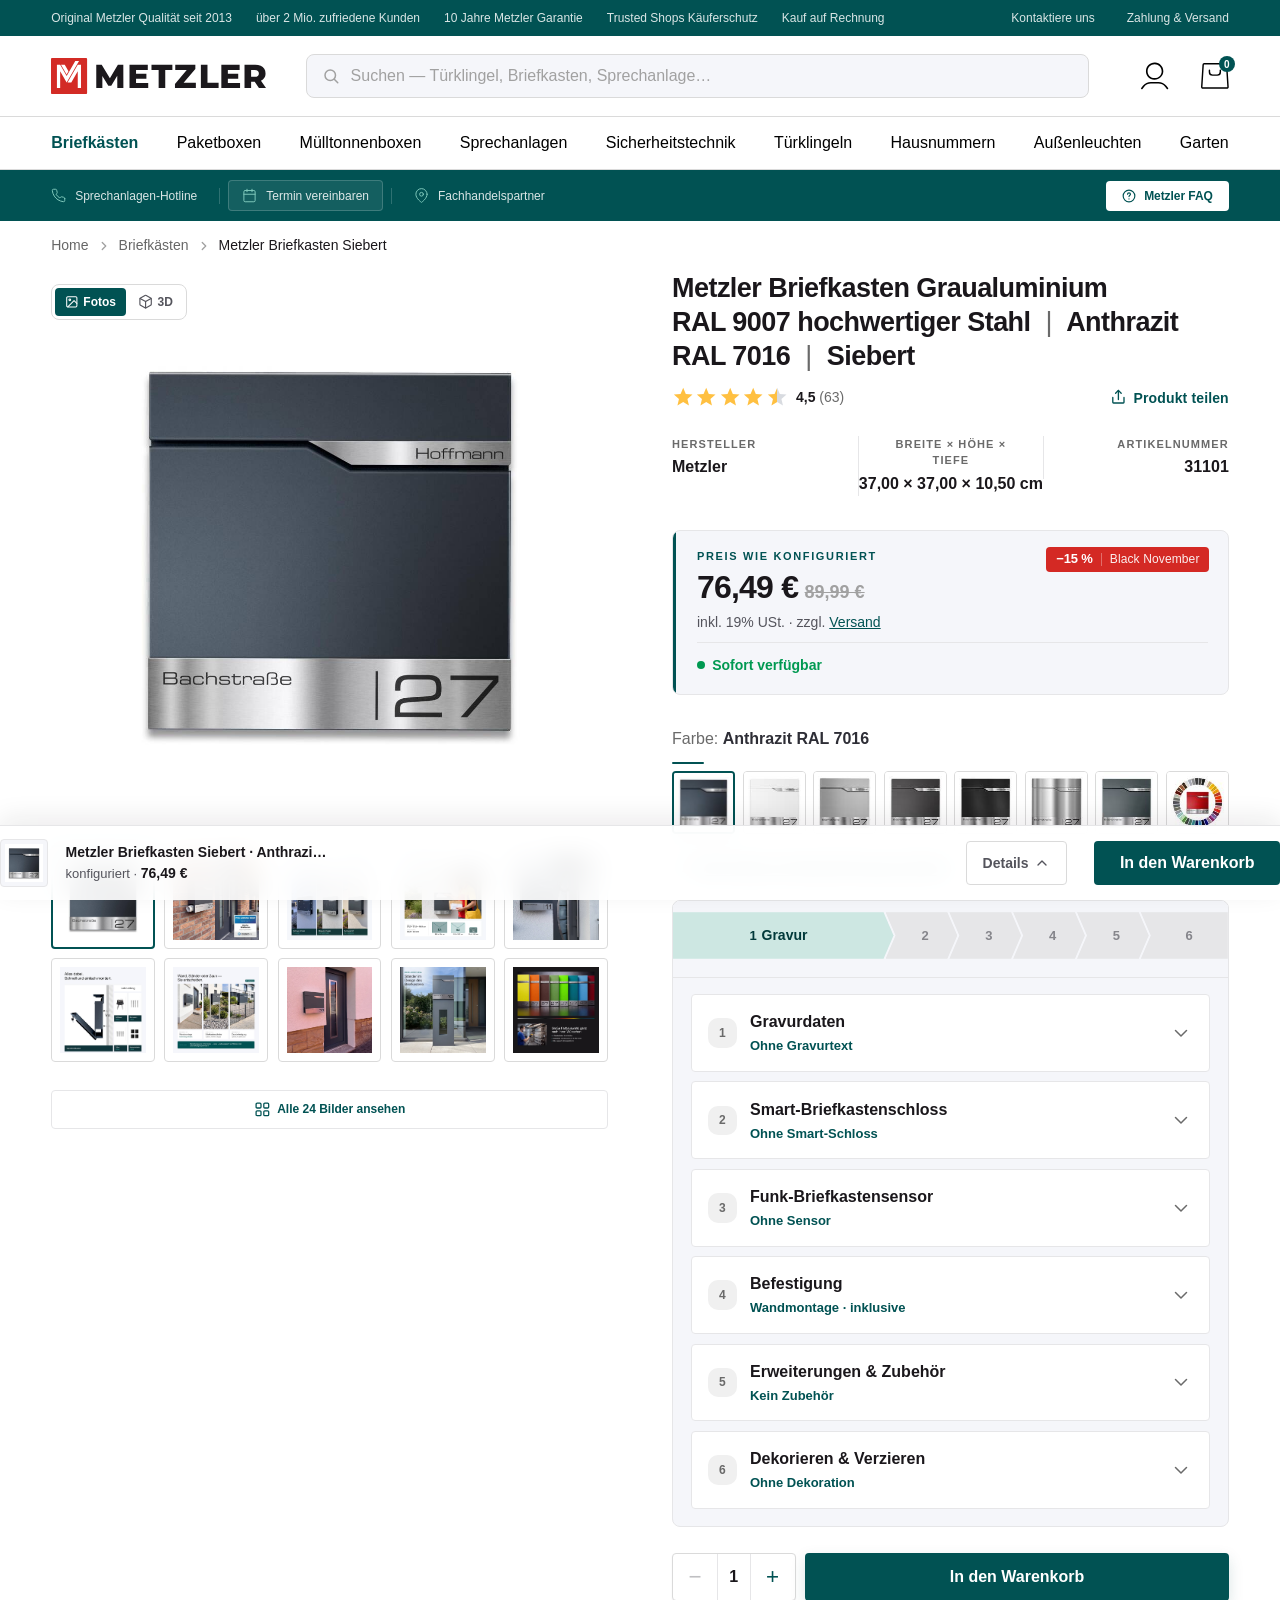
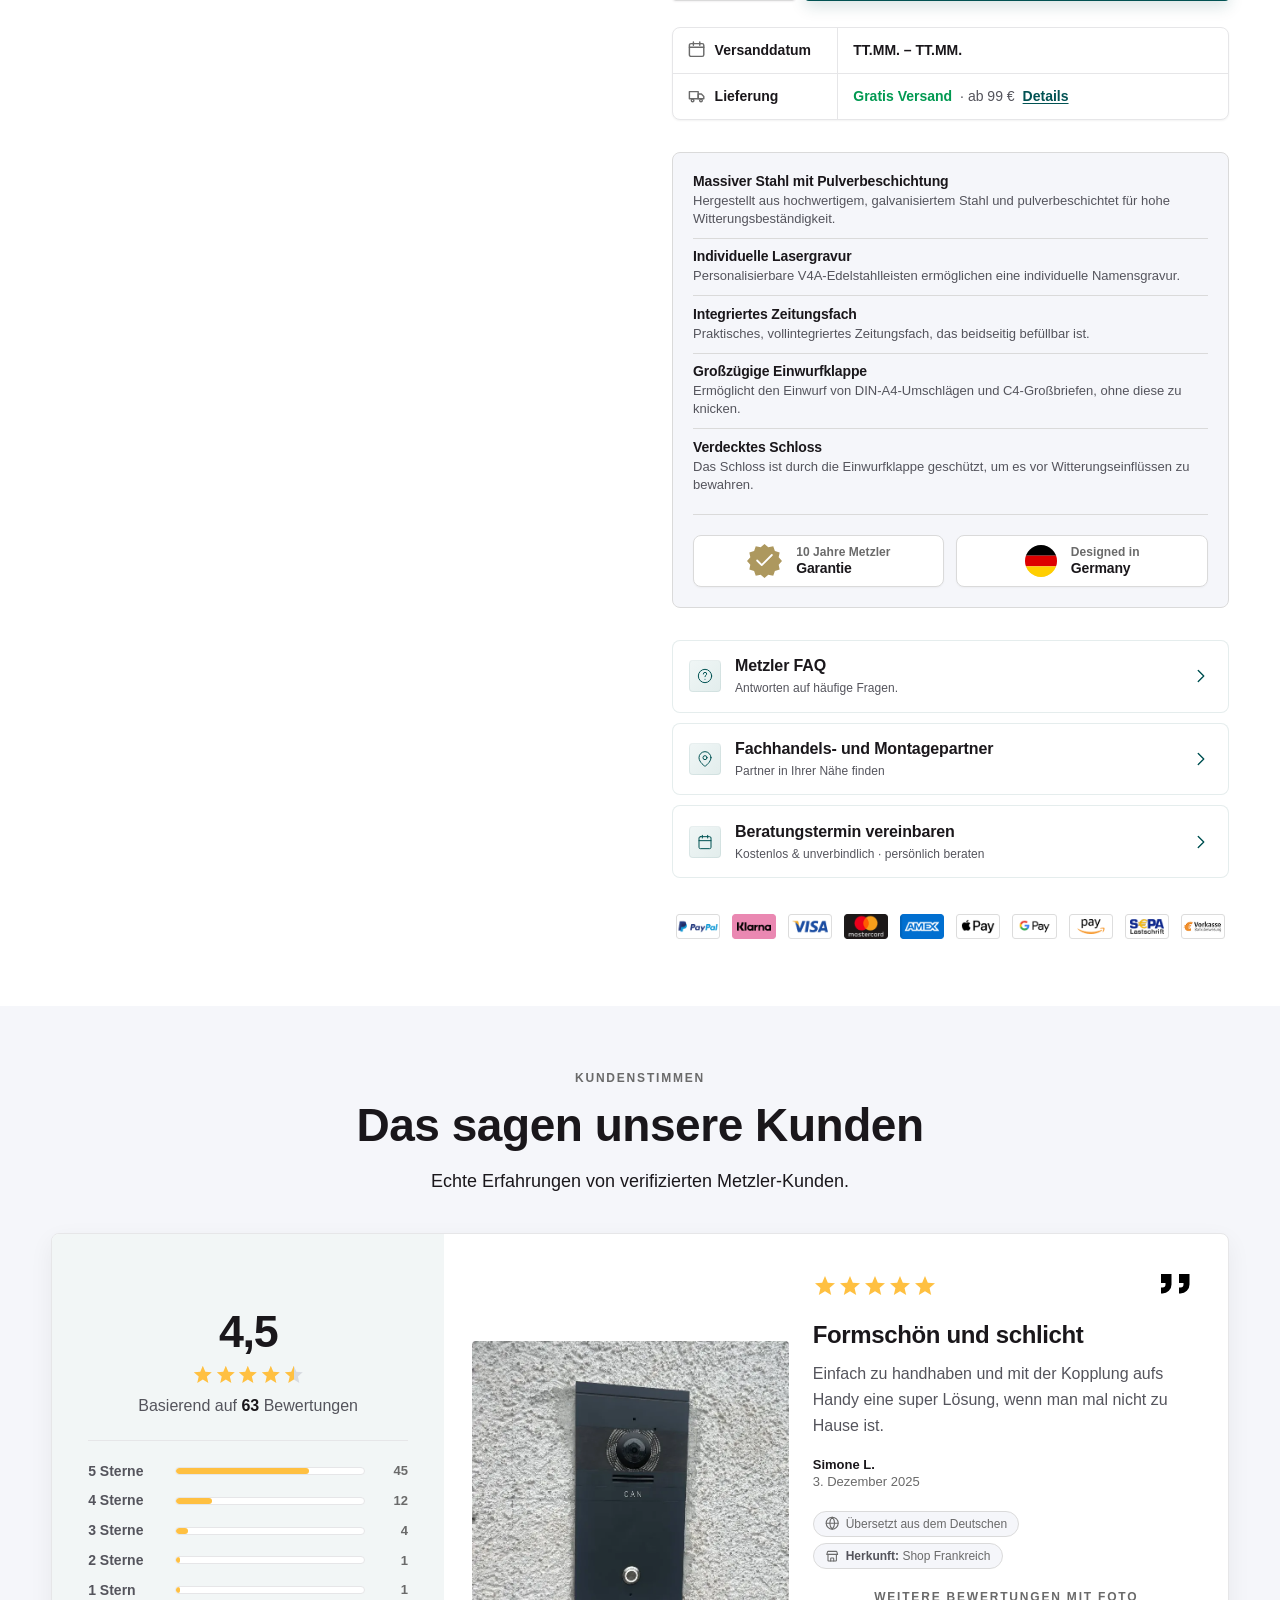
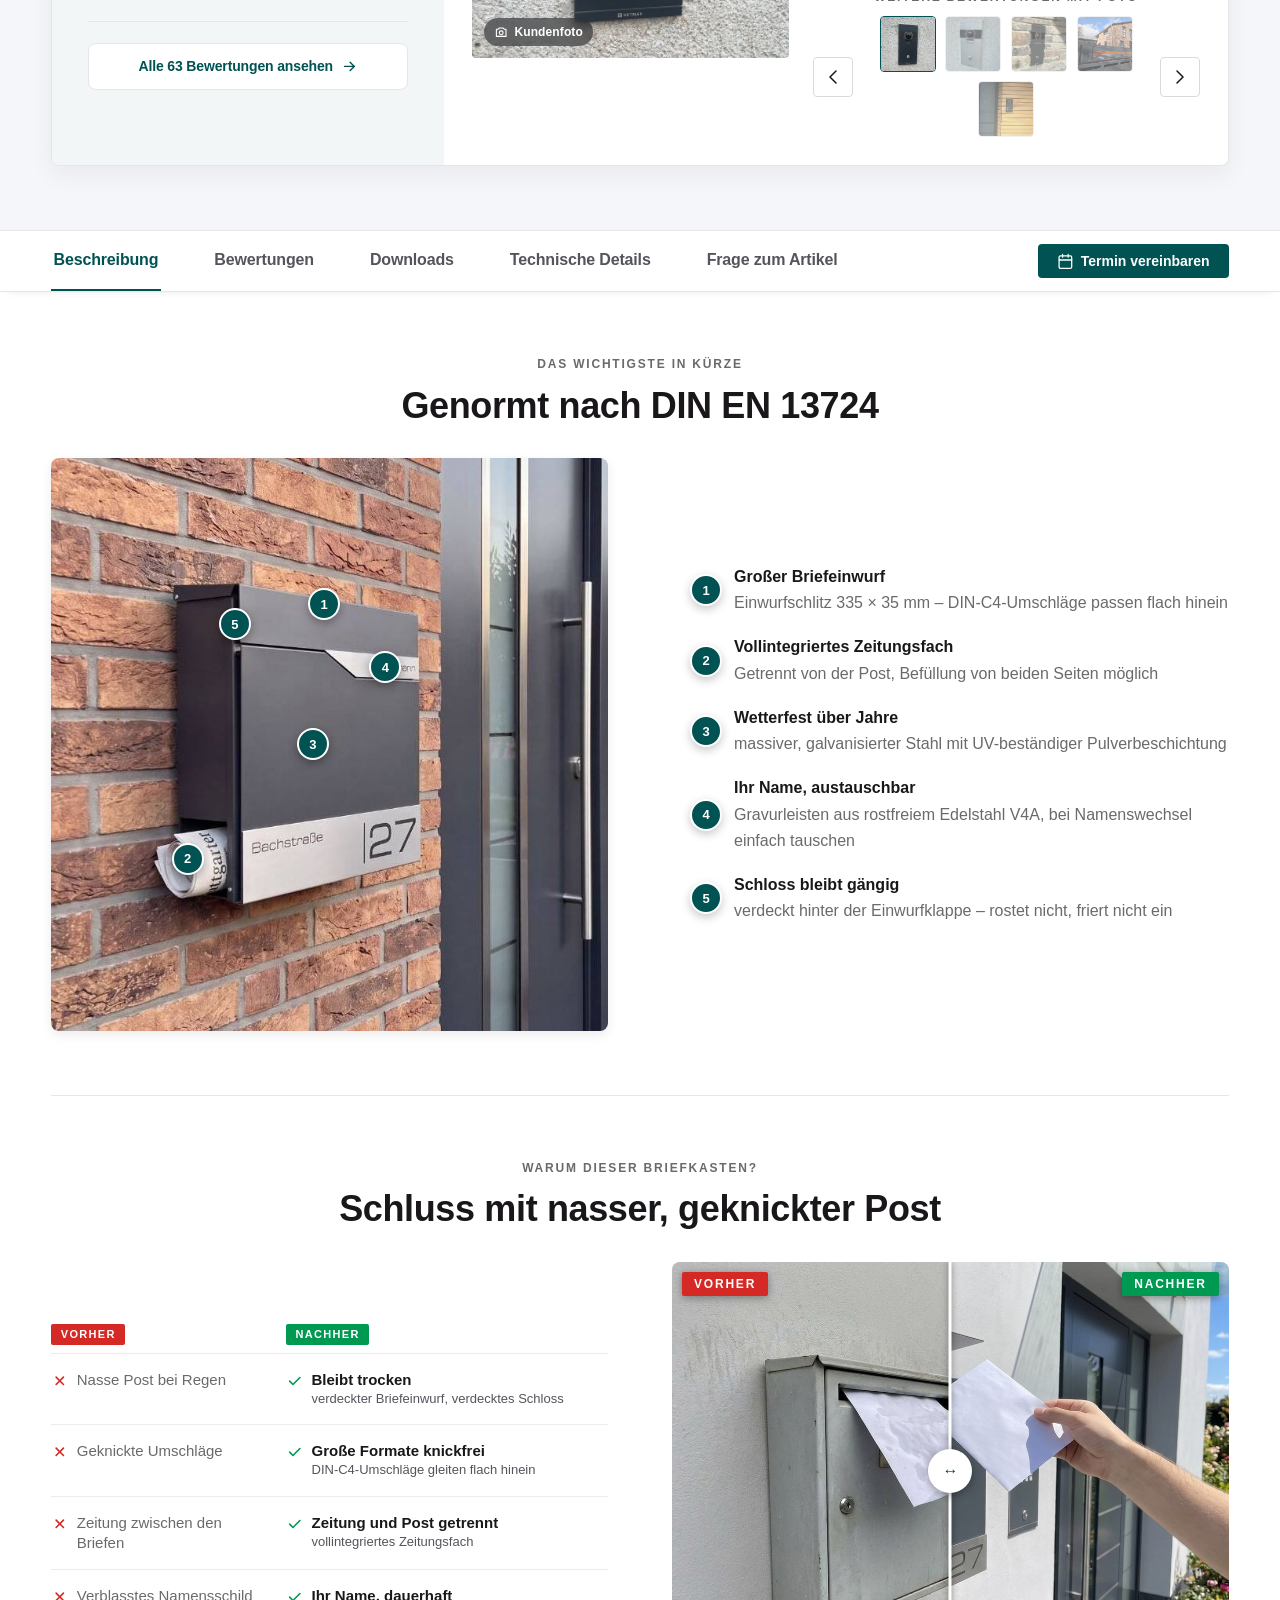
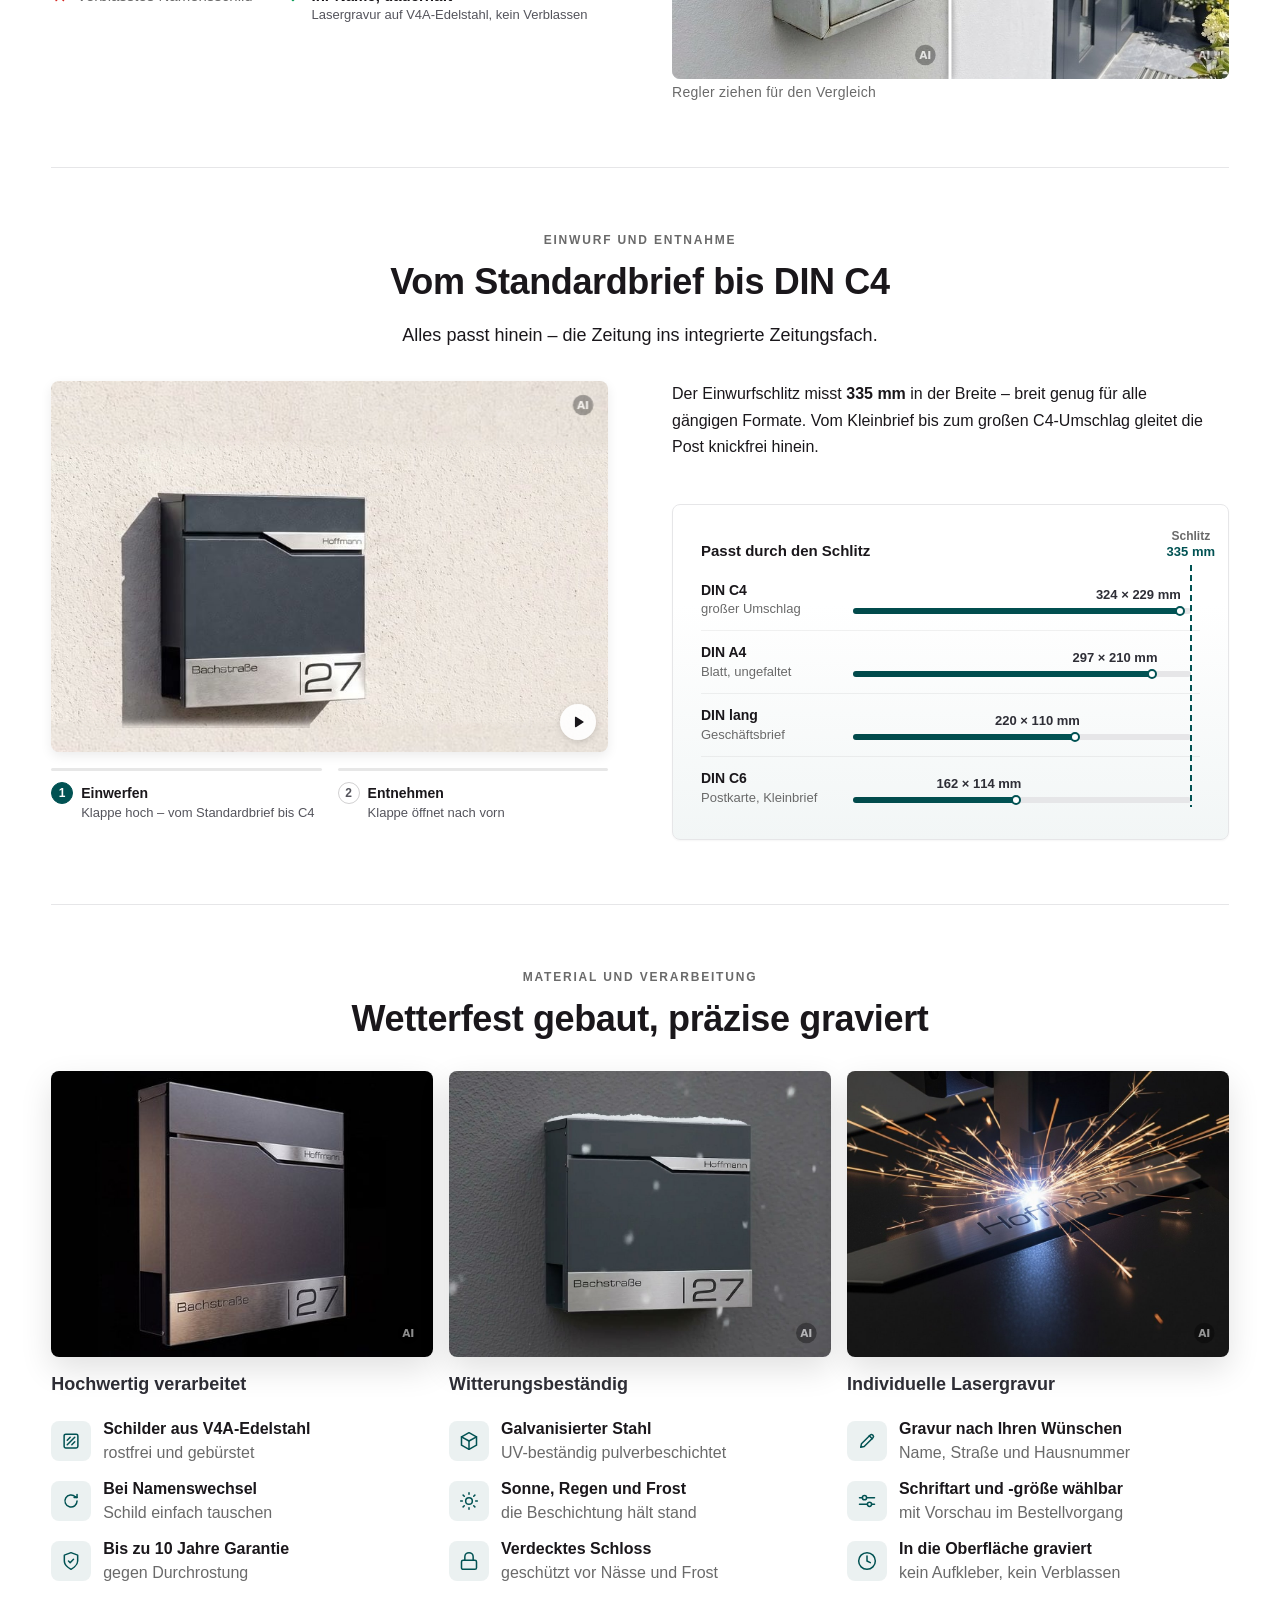
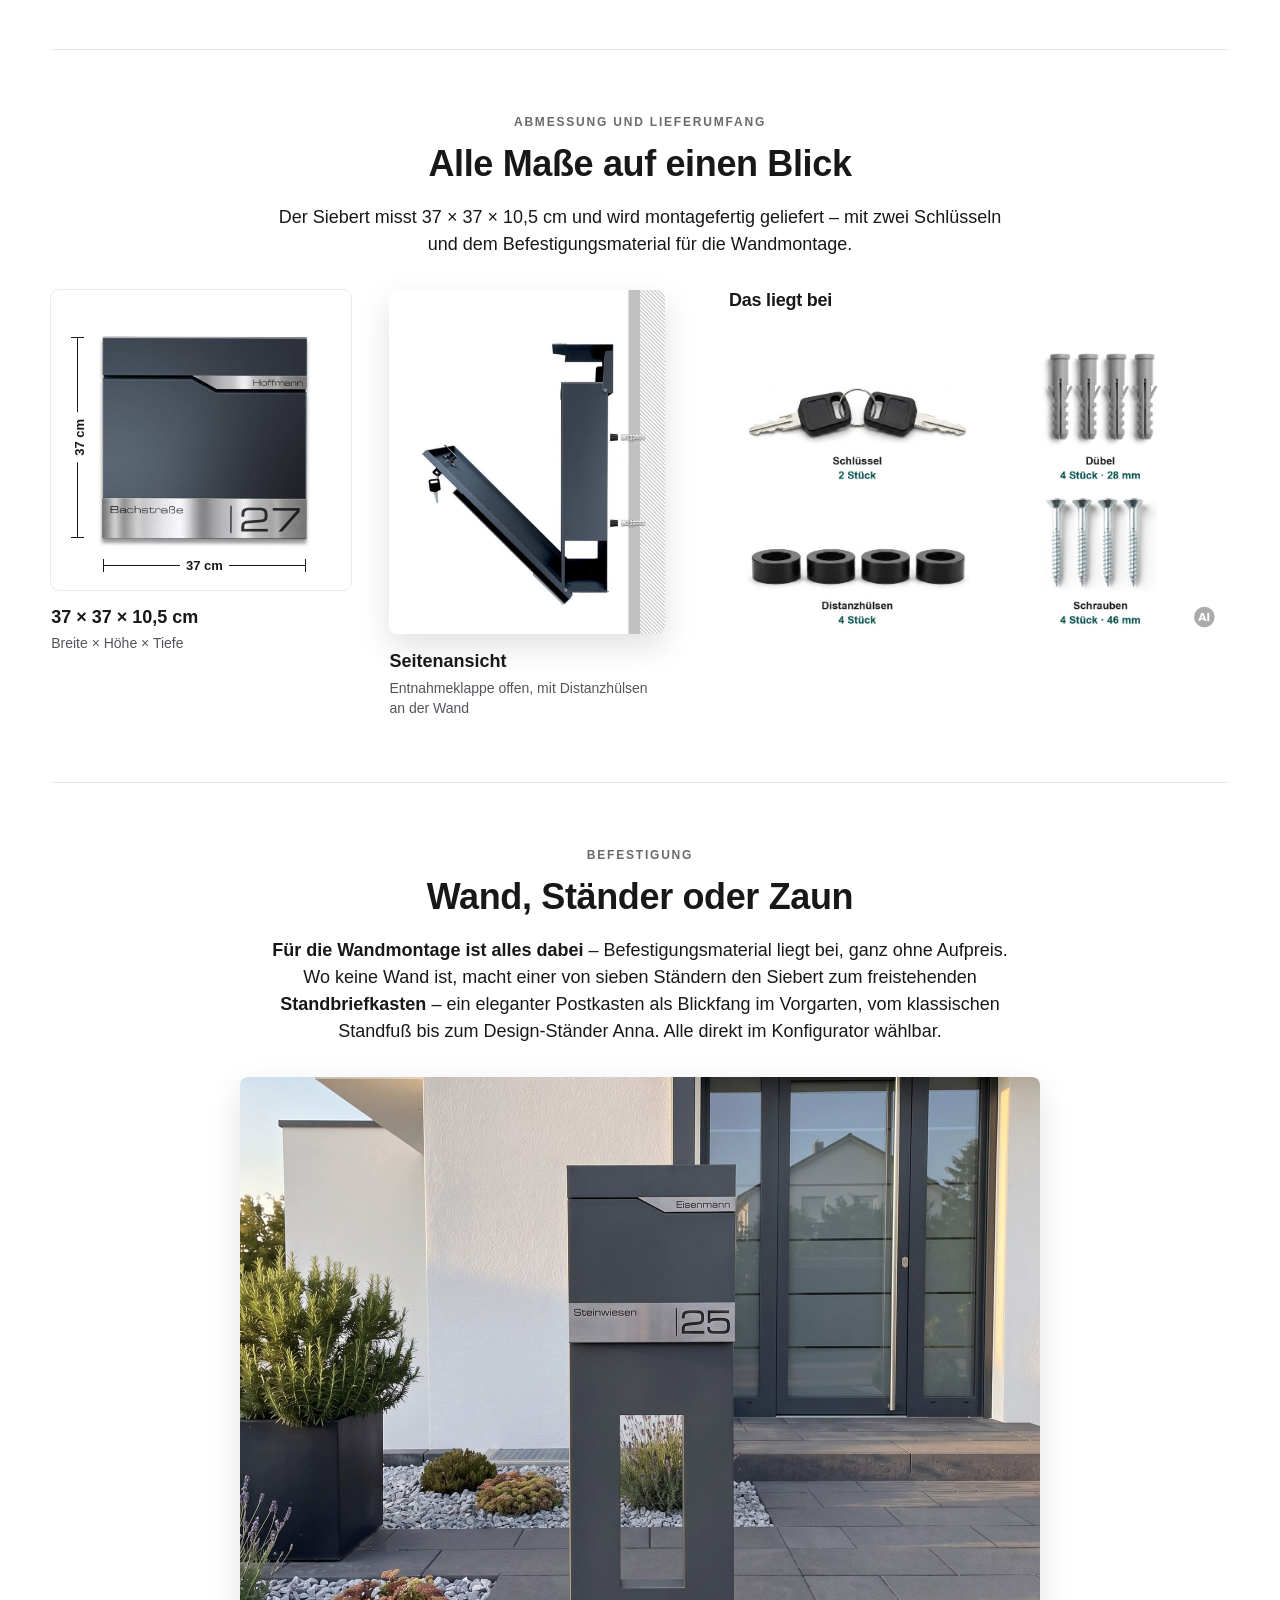
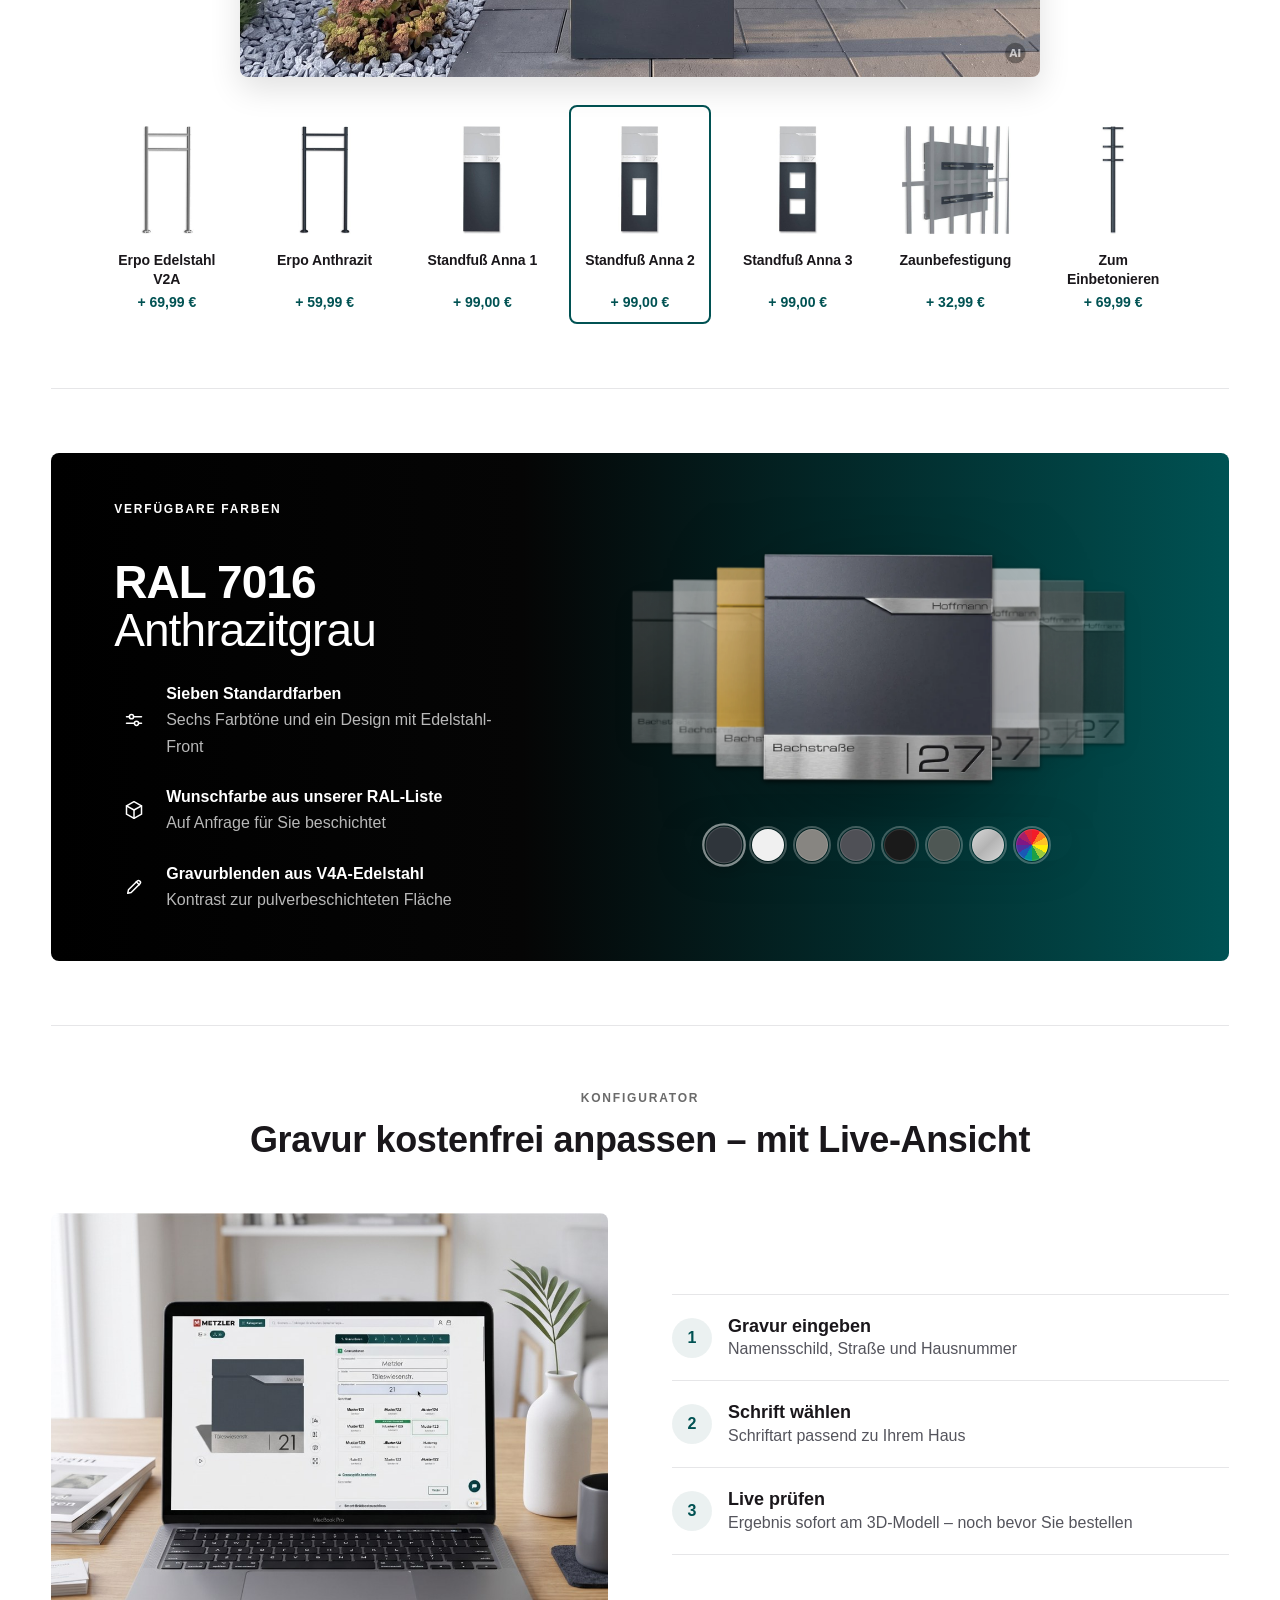
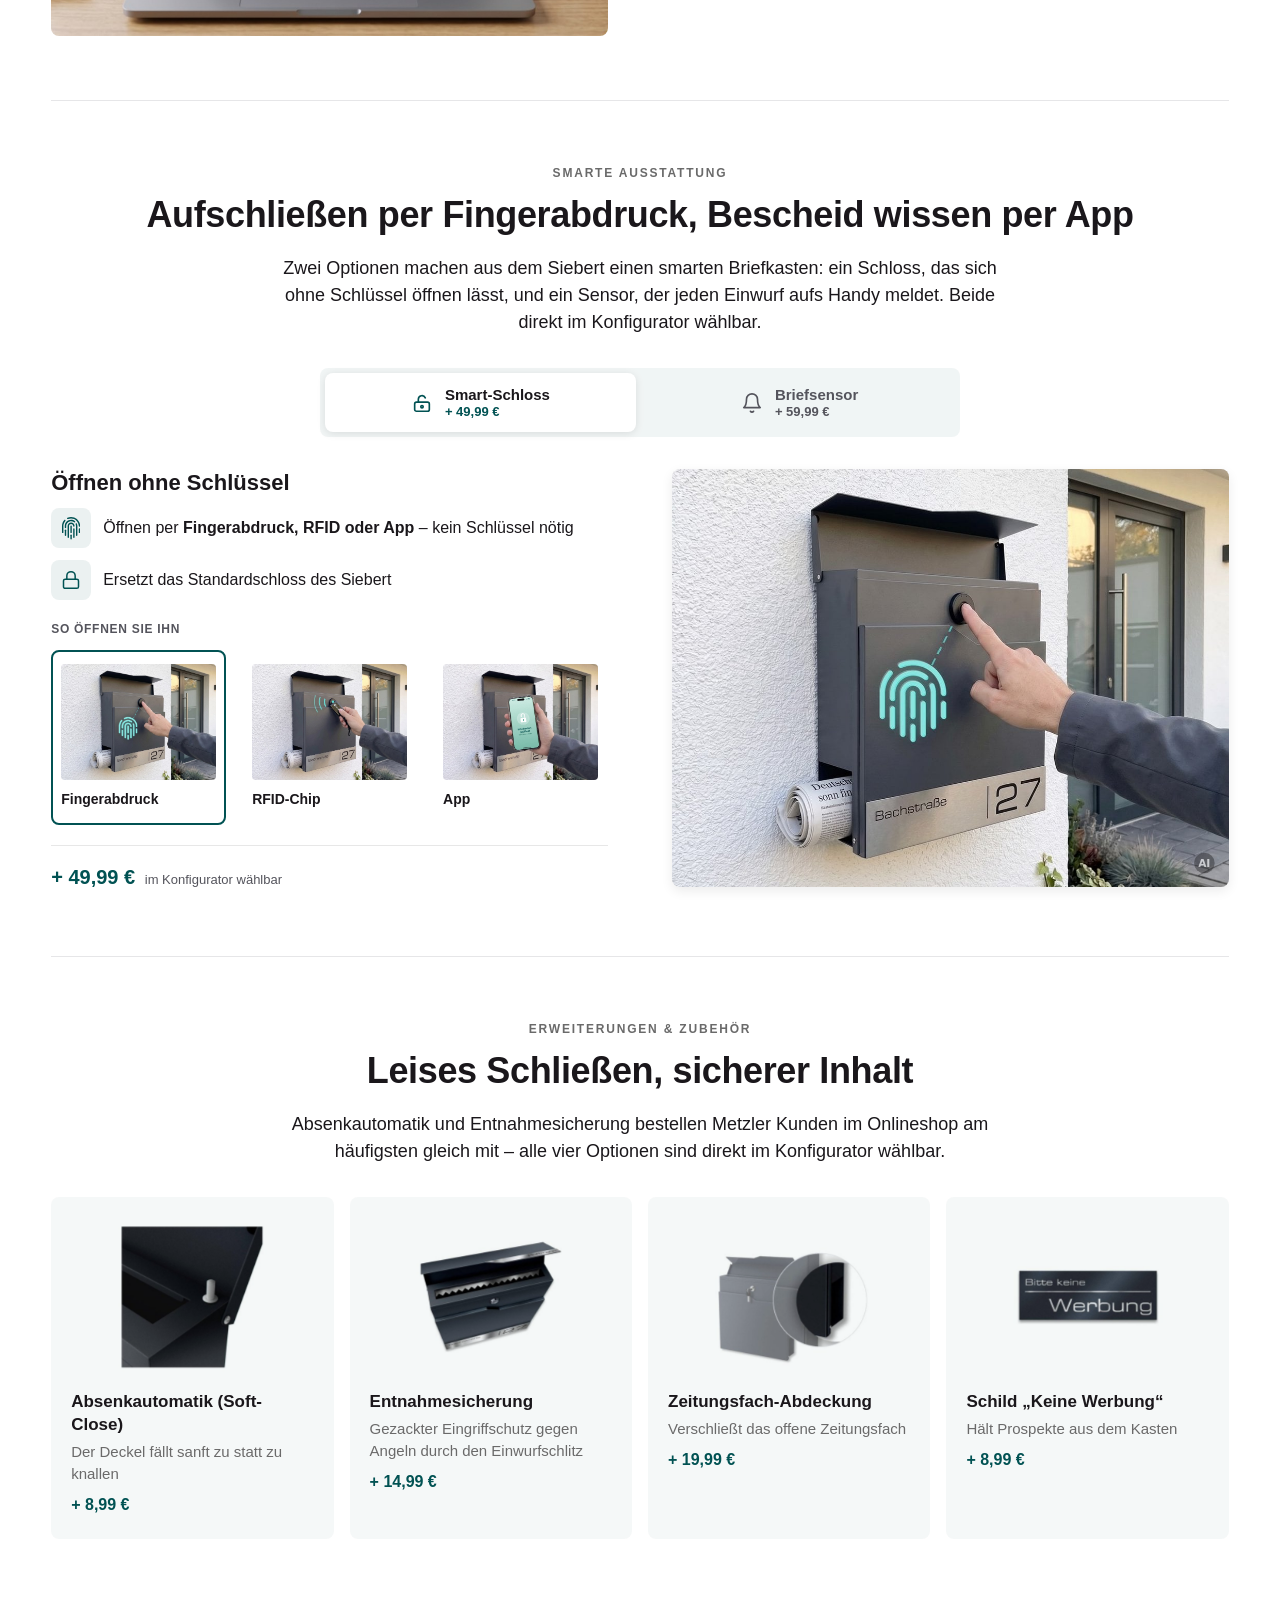
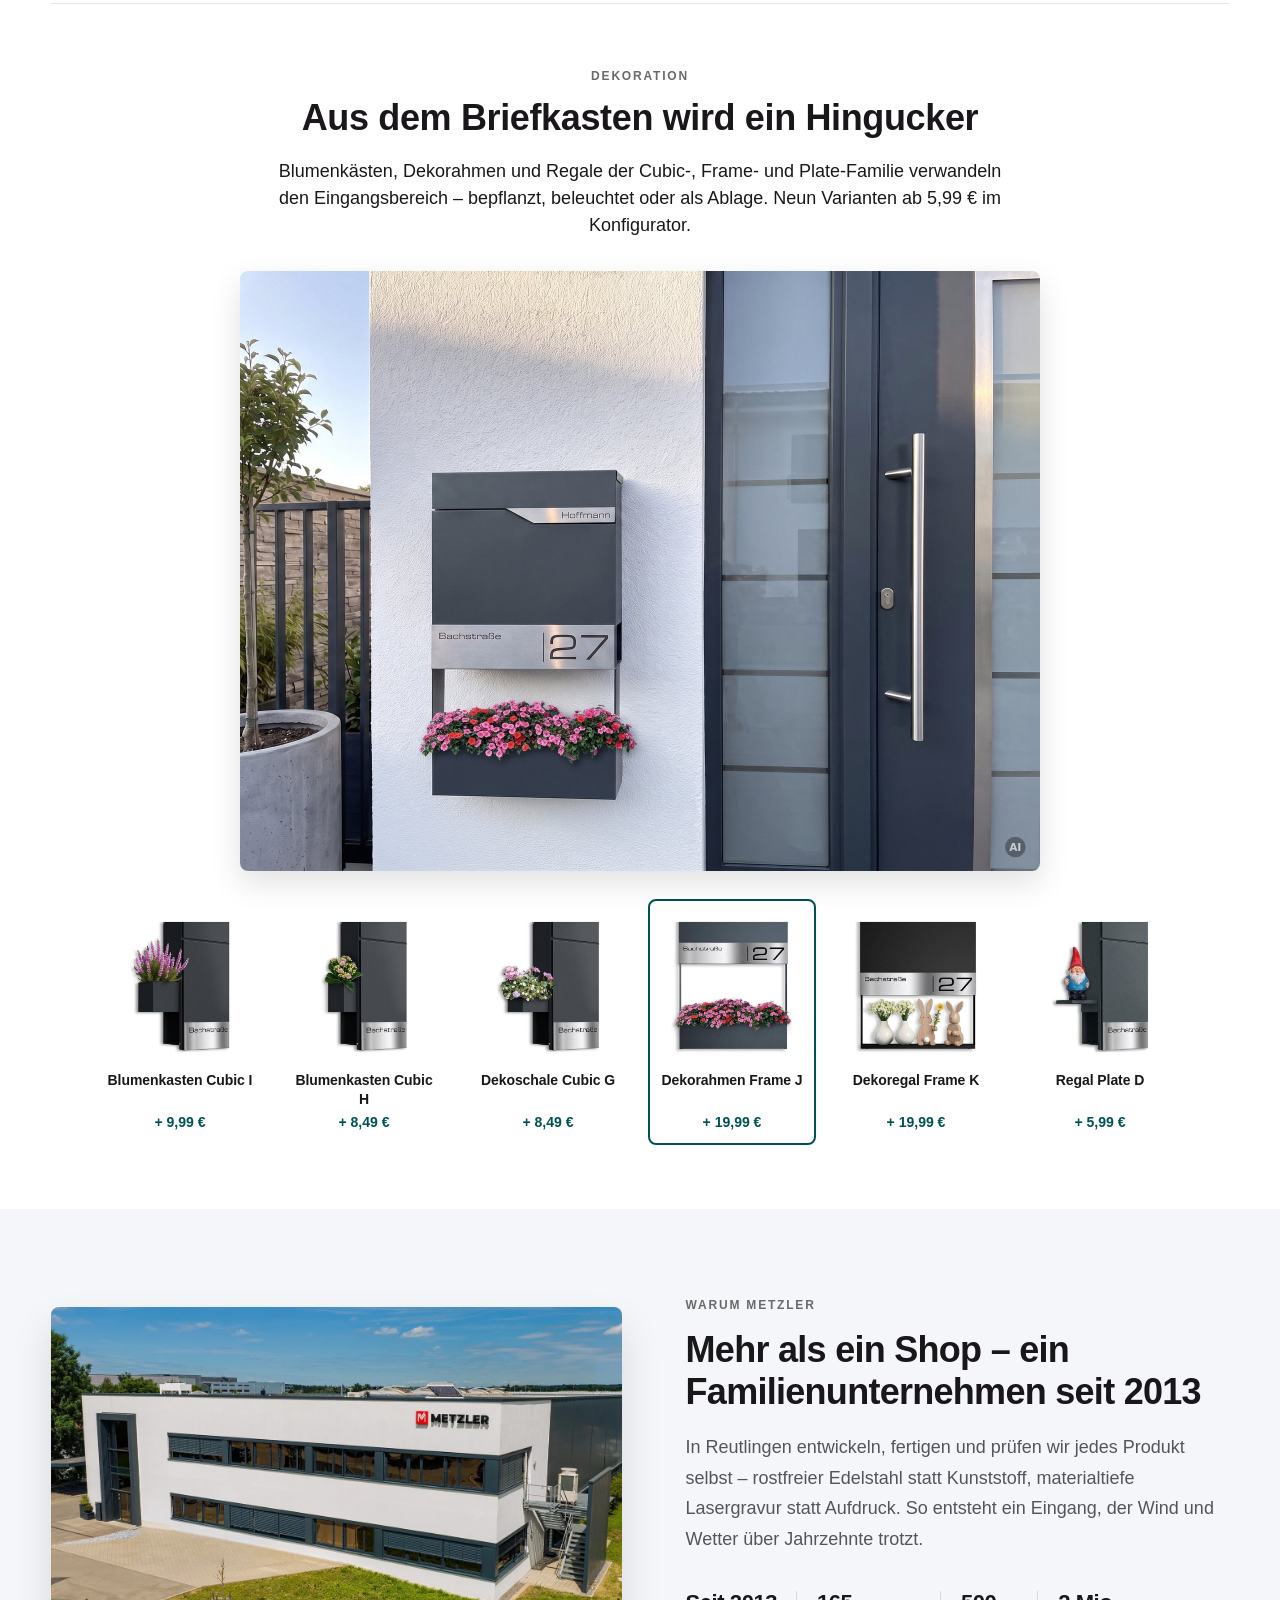
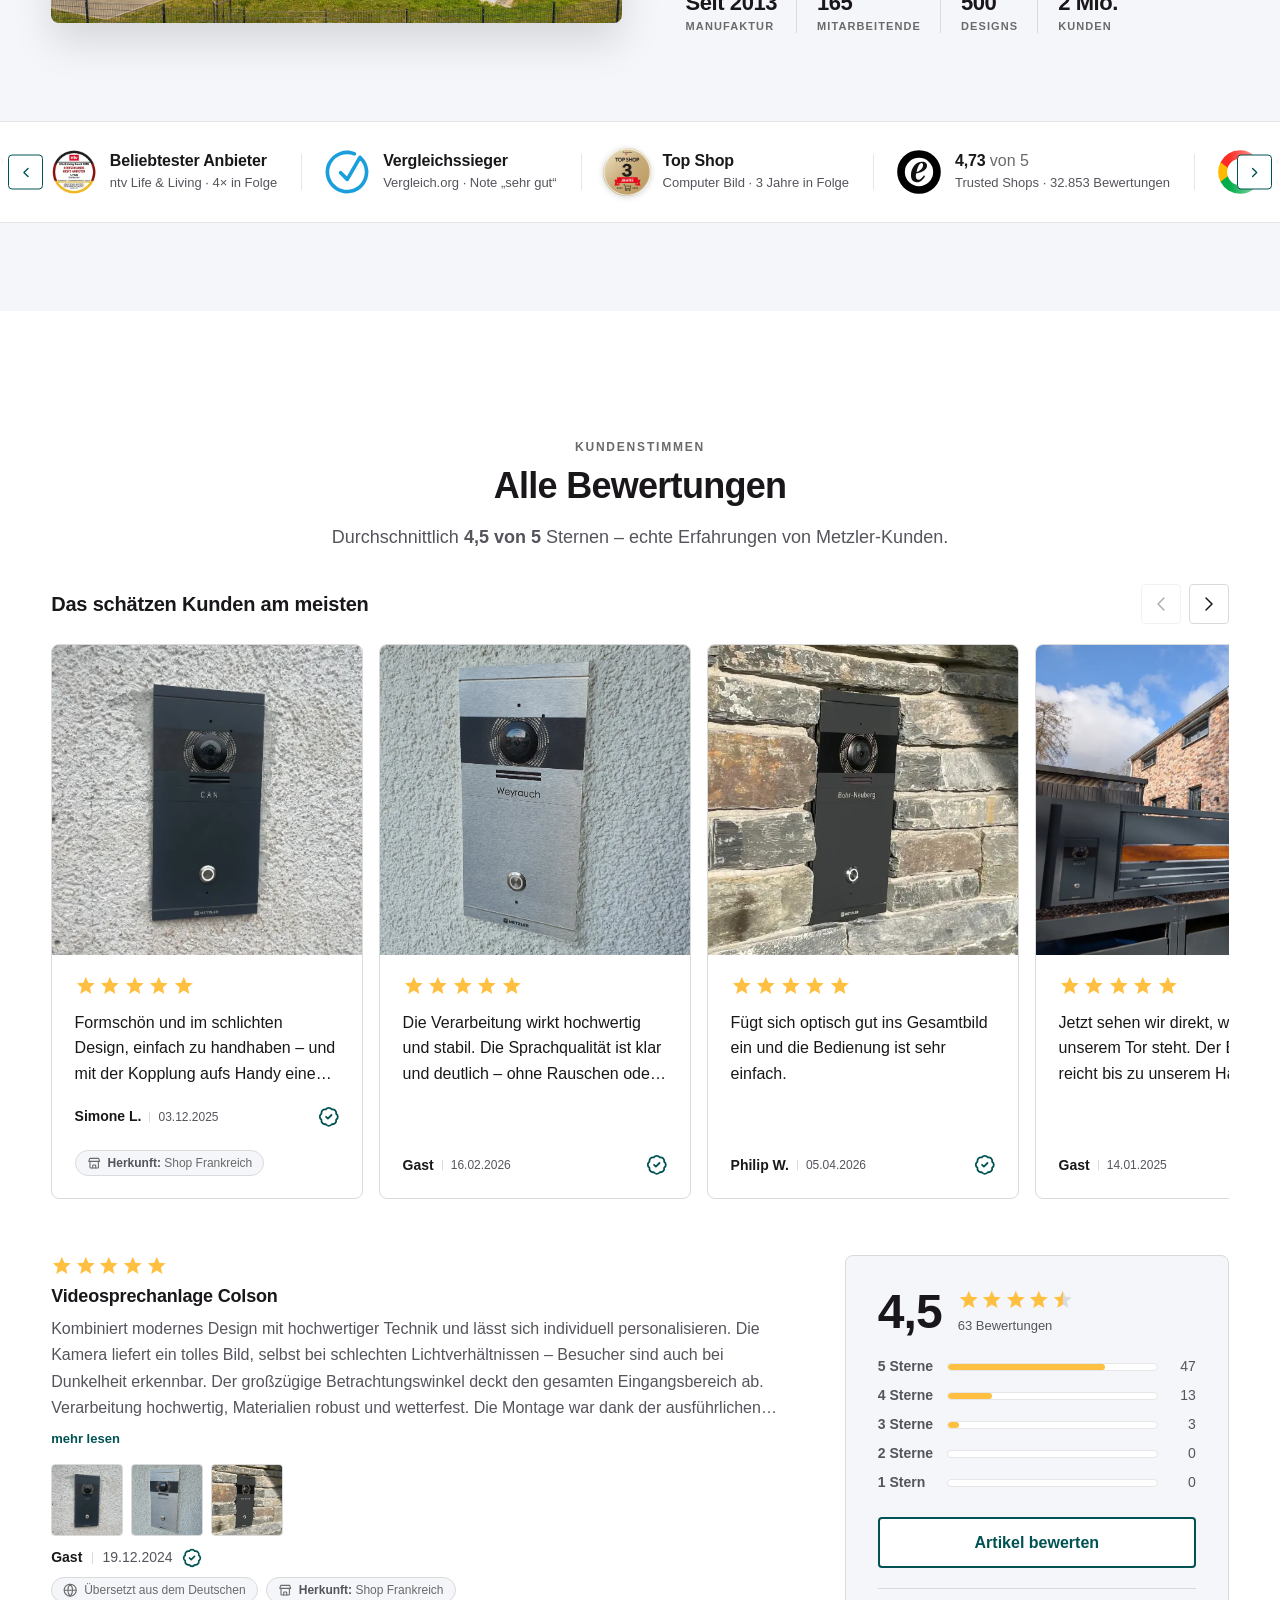
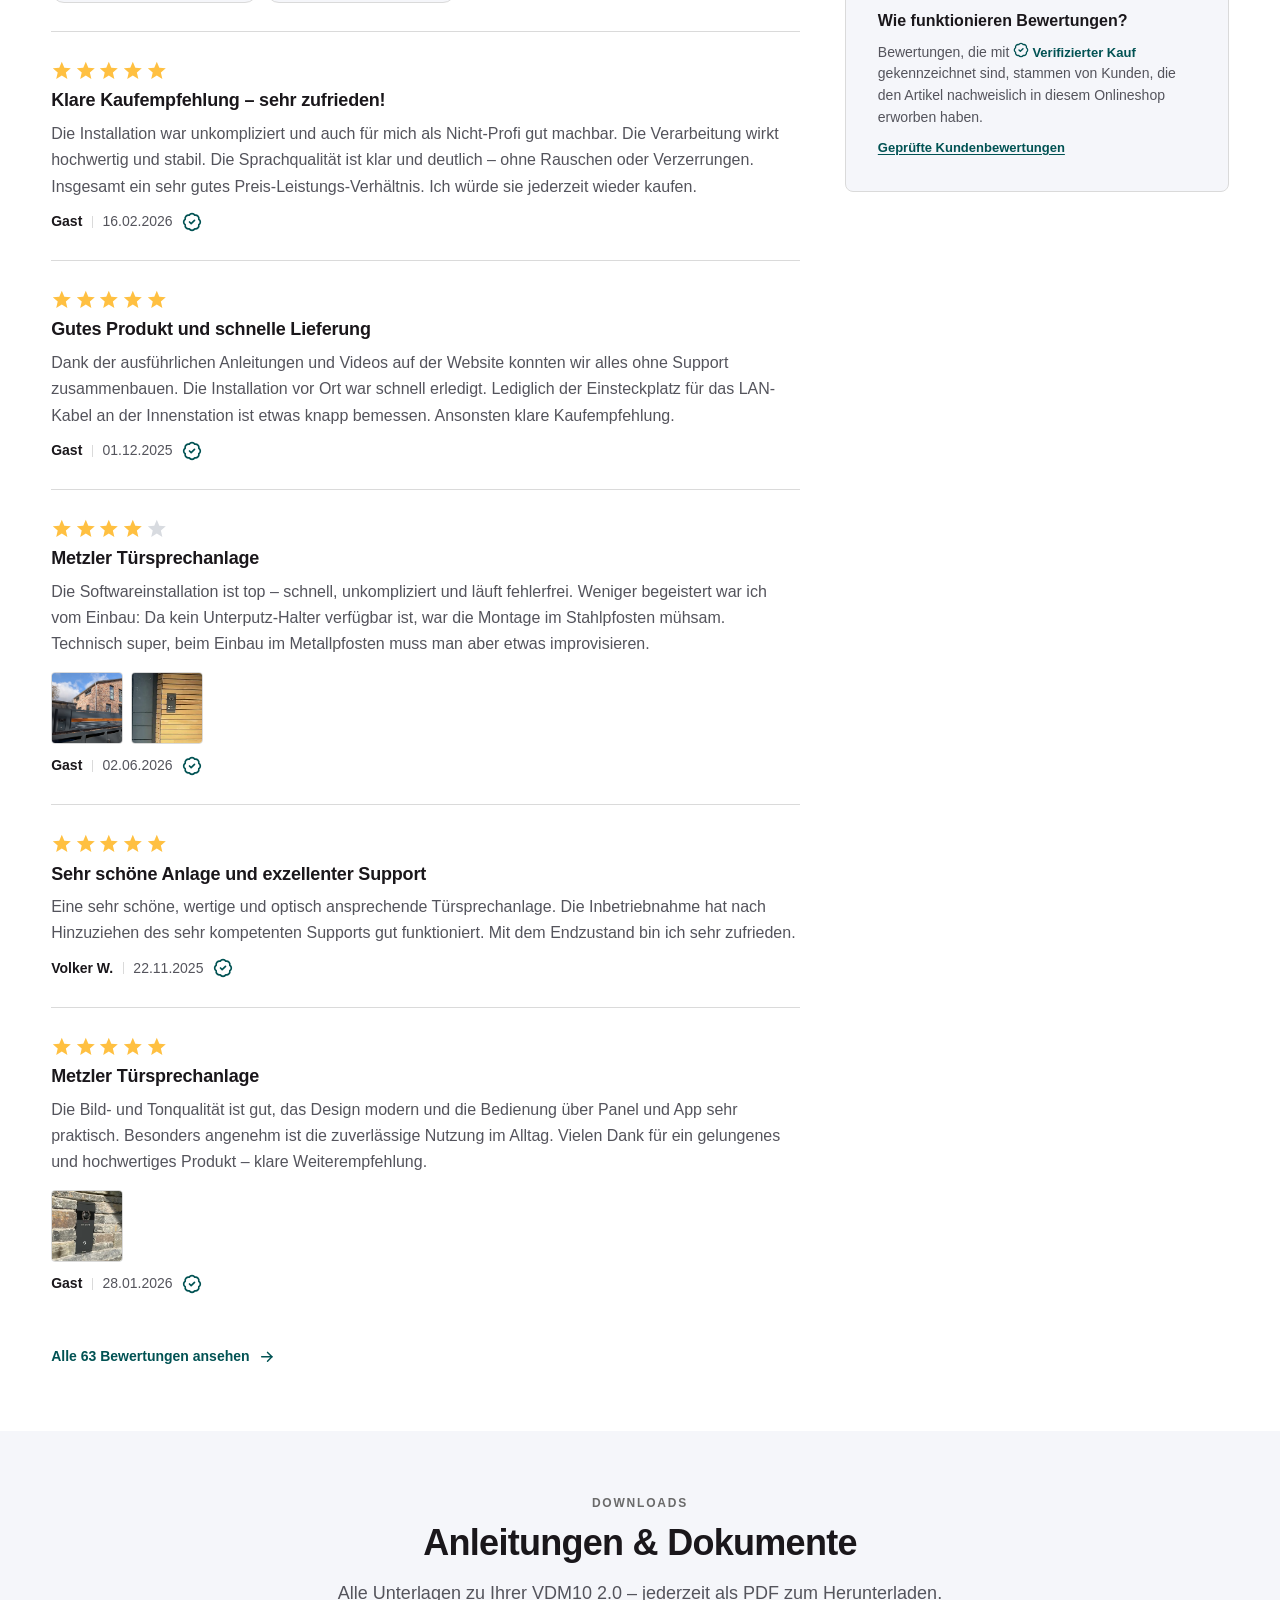
==== commit 997e0fa5: "Handover clean-up: drop unused assets; review count; buy bar thumb - Remove 43 assets no page, style" ====
--- a/index-desc.html
+++ b/index-desc.html
@@ -20,7 +20,7 @@
 <!-- New PDP sections -->
 <link rel="stylesheet" href="pdp.css?v=35" />
 <!-- Version B – inline build panel -->
-<link rel="stylesheet" href="pdp-b-desc.css?v=182" />
+<link rel="stylesheet" href="pdp-b-desc.css?v=183" />
 <link rel="stylesheet" href="pdp-b-desc-opc.css?v=2" />
 <!-- Prototype variant switch – append ?flow=b (v2) or ?flow=c (v3) to load an alternative
      color-selection flow. Default (no param) renders v1 exactly as-is. Runs in <head> so the
@@ -354,7 +354,7 @@
         <p class="pdp-eyebrow">Design-Briefkasten aus Stahl · personalisiert nach Maß</p>
         <h1 class="pdp-title">Metzler Briefkasten Graualuminium RAL&nbsp;9007 hochwertiger Stahl<span class="pdp-title__color" id="pdpTitleColor"></span>&nbsp;<span class="pdp-title__sep">|</span> Siebert</h1>
         <div class="bx-cred">
-          <a href="#bewertungen" class="pdp-rate bx-cred__rate" aria-label="4,5 von 5">
+          <a href="#bewertungen" class="pdp-rate bx-cred__rate" aria-label="4,5 von 5 Sternen, 63 Bewertungen">
             <span class="pdp-stars" aria-hidden="true">
               <svg viewBox="0 0 24 24" fill="currentColor"><path d="M12 17.27L18.18 21l-1.64-7.03L22 9.24l-7.19-.61L12 2 9.19 8.63 2 9.24l5.46 4.73L5.82 21z"/></svg>
               <svg viewBox="0 0 24 24" fill="currentColor"><path d="M12 17.27L18.18 21l-1.64-7.03L22 9.24l-7.19-.61L12 2 9.19 8.63 2 9.24l5.46 4.73L5.82 21z"/></svg>
@@ -362,7 +362,7 @@
               <svg viewBox="0 0 24 24" fill="currentColor"><path d="M12 17.27L18.18 21l-1.64-7.03L22 9.24l-7.19-.61L12 2 9.19 8.63 2 9.24l5.46 4.73L5.82 21z"/></svg>
               <svg viewBox="0 0 24 24"><defs><linearGradient id="pdpStarHalf"><stop offset="50%" stop-color="currentColor"/><stop offset="50%" stop-color="#d8dbe0"/></linearGradient></defs><path fill="url(#pdpStarHalf)" d="M12 17.27L18.18 21l-1.64-7.03L22 9.24l-7.19-.61L12 2 9.19 8.63 2 9.24l5.46 4.73L5.82 21z"/></svg>
             </span>
-            <span class="pdp-rate__count"><b>4,5</b></span>
+            <span class="pdp-rate__count" aria-hidden="true"><b>4,5</b> (63)</span>
           </a>
           <div class="bx-share-wrap">
             <button type="button" class="bx-share" id="pdpShare" aria-haspopup="true" aria-expanded="false" aria-controls="pdpShareMenu">
@@ -2455,7 +2455,7 @@
 <!-- ===== STICKY PURCHASE BAR (reveals on scroll past the hero CTA) ===== -->
 <div class="pdp-stickybar" id="pdpStickyBar" aria-hidden="true">
   <div class="container pdp-stickybar__inner">
-    <img class="pdp-stickybar__thumb" id="pdpStickyThumb" src="Product Image/Sprechanlage/video-station.png" alt="" aria-hidden="true">
+    <img class="pdp-stickybar__thumb" id="pdpStickyThumb" src="assets/briefkasten/siebert-farbe-anthrazit-ral7016.jpg" alt="" aria-hidden="true">
     <div class="pdp-stickybar__info">
       <span class="pdp-stickybar__name">Metzler Briefkasten Siebert · <span id="pdpStickyFinish">Graualuminium RAL 9007</span></span>
       <span class="pdp-stickybar__price" id="bStickyPrice"><span class="pdp-stickybar__lbl">ab</span><span class="pdp-stickybar__sep"> </span><b>76,49 €</b></span>
@@ -2767,7 +2767,7 @@
 </div>
 
 <script src="chrome.js?v=14"></script>
-<script src="pdp-b-desc.js?v=37"></script>
+<script src="pdp-b-desc.js?v=38"></script>
 <style id="pf-lockdown-css">
 footer a,[class*="topbar"] a,[class*="top-bar"] a,[class*="trustbar"] a,[class*="claims"] a{pointer-events:none !important;cursor:default !important;}
 </style>
--- a/pdp-b-desc.css
+++ b/pdp-b-desc.css
@@ -1925,9 +1925,9 @@
 /* the price as configured: label left, amount right on one baseline, the tax line under them */
 .cfgb-acc__total { display: grid; grid-template-columns: minmax(0, 1fr) auto; align-items: baseline; gap: 0.125rem 0.75rem;
   padding: 0.875rem 1rem 1rem; border-top: 1px solid var(--color-graphite-200); }
-.cfgb-acc__label { font-size: 0.875rem; font-weight: 700; color: var(--color-digital-black); }
+.cfgb-acc__label { font-size: 1rem; font-weight: 700; color: var(--color-digital-black); }
 .cfgb-acc__price { font-size: 1.25rem; font-weight: 700; letter-spacing: -0.01em; color: var(--color-digital-black); white-space: nowrap; font-variant-numeric: tabular-nums; }
-.cfgb-acc__vat { grid-column: 1 / -1; font-size: 0.75rem; color: var(--color-graphite-600); }
+.cfgb-acc__vat { grid-column: 1 / -1; font-size: 0.8125rem; color: var(--color-graphite-600); }
 
 /* ── Inline per-product quantity (in the configuration, next to each entry) ── */
 .cfg-choice { display: flex; flex-direction: column; }
@@ -2094,19 +2094,20 @@
 
 /* ── Positions (inline window and the bottom sheet) – the kit's rows: "1 ×" in graphite-700 before
    the name, the product in bold with its colour on a line under it, the price right on the first
-   baseline (tabular), "inklusive" green and bold. One shared 2-column grid (name | price); rows use
+   baseline (tabular), "inklusive" green and bold. Read at the configurator's sizes: 15 px positions
+   and prices (its option names are 14-16 px), 13 px detail lines. One shared 2-column grid (name | price); rows use
    subgrid so every price lines up. ── */
 .cfgb-summary { display: grid; grid-template-columns: minmax(0, 1fr) auto; column-gap: 1rem; padding: 0.5rem 1rem; margin-bottom: 0.2rem;
   background: var(--color-white); border: 1px solid var(--color-graphite-200); border-radius: var(--radius-lg); }
 .sum-row { display: grid; grid-column: 1 / -1; grid-template-columns: subgrid; align-items: baseline; padding: 0.75rem 0; }
 .sum-row__price { justify-self: end; }
 .sum-row + .sum-row { border-top: 1px solid var(--color-graphite-100); }
-.sum-row__name { display: flex; gap: 0.3em; font-size: 0.8125rem; line-height: 1.4; color: var(--color-digital-black); min-width: 0; }   /* "1 ×" | name: a long name wraps under itself */
+.sum-row__name { display: flex; gap: 0.3em; font-size: 0.9375rem; line-height: 1.45; color: var(--color-digital-black); min-width: 0; }   /* "1 ×" | name: a long name wraps under itself */
 .sum-row__txt { min-width: 0; }
 .sum-row__name b { font-weight: 700; }
-.sum-row__name .sum-sub { display: block; margin-top: 0.125rem; font-size: 0.75rem; color: var(--color-graphite-600); }
+.sum-row__name .sum-sub { display: block; margin-top: 0.125rem; font-size: 0.8125rem; color: var(--color-graphite-600); }
 .sum-qty-ro { color: var(--color-graphite-700); font-variant-numeric: tabular-nums; white-space: nowrap; }
-.sum-row__price { font-size: 0.8125rem; font-weight: 700; color: var(--color-digital-black); font-variant-numeric: tabular-nums; white-space: nowrap; text-align: right; }
+.sum-row__price { font-size: 0.9375rem; font-weight: 700; color: var(--color-digital-black); font-variant-numeric: tabular-nums; white-space: nowrap; text-align: right; }
 .sum-row__price.is-incl { color: color-mix(in srgb, var(--color-green) 75%, #000); font-weight: 700; }   /* the kit green, a step darker: #009951 is 3.7:1 on white at 13 px, this ~6:1 (AA) */
 .sum-qty { display: inline-flex; align-items: center; gap: 0.3rem; }
 .sum-qty button { width: 1.55rem; height: 1.55rem; border: 1px solid var(--color-graphite-300); background: var(--color-white);
